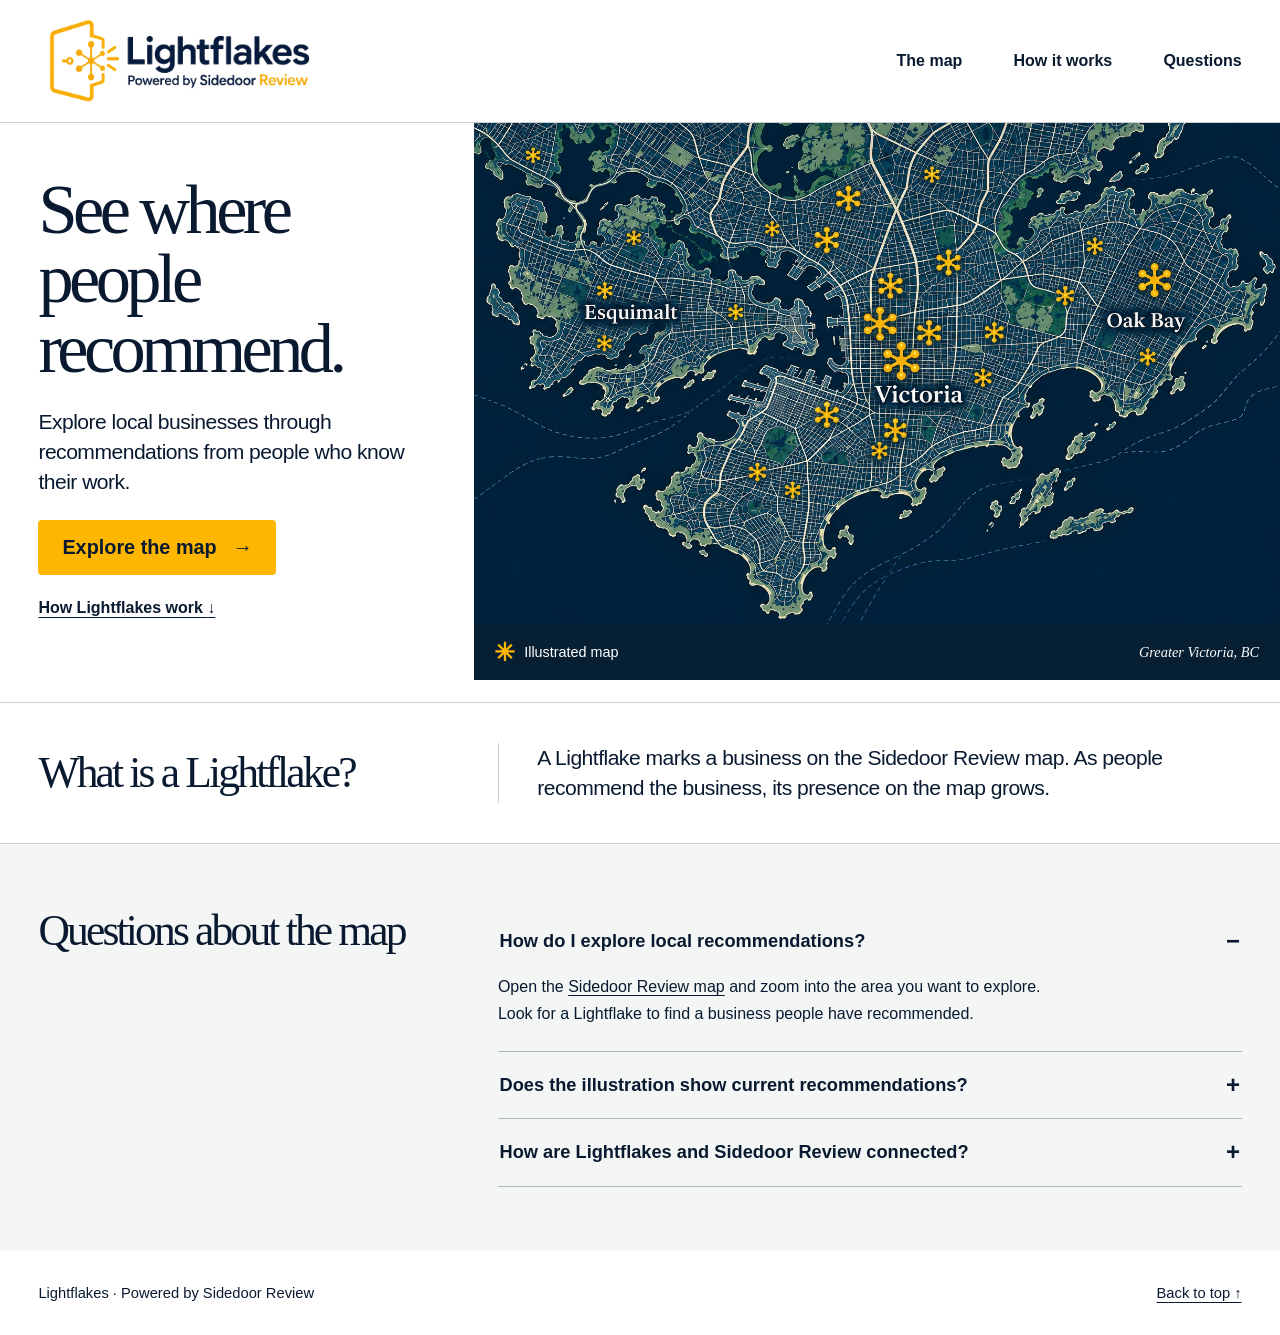
==== index.html @ 1974dde1 "Build responsive Lightflakes homepage preview" ====
<!doctype html>
<html lang="en-CA">
<head>
  <meta charset="utf-8">
  <meta name="viewport" content="width=device-width, initial-scale=1">
  <title>Lightflakes | Explore local business recommendations on Sidedoor Review</title>
  <meta name="description" content="Discover local businesses through recommendations from people who know their work. Learn what a Lightflake represents and explore the Sidedoor Review map.">
  <meta name="robots" content="noindex, follow">
  <link rel="canonical" href="https://lightflakes.com/">
  <meta name="theme-color" content="#081c31">
  <meta property="og:title" content="Lightflakes | Local business recommendations">
  <meta property="og:description" content="See where people recommend. Explore the Lightflakes map powered by Sidedoor Review.">
  <meta property="og:type" content="website">
  <link rel="stylesheet" href="site.css">
  <script type="application/ld+json">{"@context":"https://schema.org","@type":"WebSite","name":"Lightflakes","url":"https://lightflakes.com/","description":"An introduction to local business recommendations on the Sidedoor Review map.","inLanguage":"en-CA"}</script>
</head>
<body id="top">
<a class="skip" href="#main">Skip to content</a>
<header class="mast">
  <a href="#top" aria-label="Lightflakes home"><img class="logo" src="assets/logo.png" alt="Lightflakes, powered by Sidedoor Review"></a>
  <nav aria-label="Main navigation"><a href="https://sidedoorreview.com/maps">The map</a><a href="#how">How it works</a><a href="#questions">Questions</a></nav>
</header>
<main id="main">
  <section class="hero" aria-labelledby="headline">
    <div class="intro">
      <h1 id="headline">See where people recommend.</h1>
      <p>Explore local businesses through recommendations from people who know their work.</p>
      <a class="cta" href="https://sidedoorreview.com/maps">Explore the map <span aria-hidden="true">→</span></a>
      <a class="quiet" href="#how">How Lightflakes work <span aria-hidden="true">↓</span></a>
    </div>
    <figure><a class="art" href="https://sidedoorreview.com/maps" aria-label="Open the interactive Lightflakes map on Sidedoor Review"><img src="assets/victoria.jpg" alt="Illustrated map of Greater Victoria with gold Lightflakes near Victoria, Esquimalt and Oak Bay." fetchpriority="high"></a><figcaption><span><b aria-hidden="true">✳</b> Illustrated map</span><em>Greater Victoria, BC</em></figcaption></figure>
  </section>
  <section class="definition" id="how" aria-labelledby="what"><h2 id="what">What is a Lightflake?</h2><p>A Lightflake marks a business on the Sidedoor Review map. As people recommend the business, its presence on the map grows.</p></section>
  <section class="questions" id="questions" aria-labelledby="faq"><h2 id="faq">Questions about the map</h2>
    <div><details open><summary>How do I explore local recommendations?</summary><p>Open the <a href="https://sidedoorreview.com/maps">Sidedoor Review map</a> and zoom into the area you want to explore. Look for a Lightflake to find a business people have recommended.</p></details>
    <details><summary>Does the illustration show current recommendations?</summary><p>The Greater Victoria illustration shows how Lightflakes appear. Open the interactive map to see the businesses and recommendations currently displayed.</p></details>
    <details><summary>How are Lightflakes and Sidedoor Review connected?</summary><p>Sidedoor Review powers Lightflakes. This site introduces the map, and Sidedoor Review hosts the interactive experience.</p></details></div>
  </section>
</main>
<footer><span>Lightflakes · Powered by Sidedoor Review</span><a href="#top">Back to top ↑</a></footer>
</body></html>
---- site.css ----
*{box-sizing:border-box}
:root{--ink:#091a30;--line:#c7cdd0;--gold:#ffb600;--pad:clamp(1.25rem,3vw,3.75rem);color:var(--ink);font-family:Inter,Arial,Helvetica,sans-serif;background:#fff}
body{margin:0}a{color:inherit}a:focus-visible,summary:focus-visible{outline:3px solid #2179a4;outline-offset:4px}
.skip{position:absolute;left:1rem;top:-5rem;background:white;padding:1rem;z-index:2}.skip:focus{top:1rem}
.mast,main,footer{max-width:112rem;margin:auto}.mast{display:flex;align-items:center;justify-content:space-between;gap:2rem;padding:1rem var(--pad);border-bottom:1px solid var(--line)}.logo{display:block;width:clamp(12rem,22vw,22rem);height:auto}
nav{display:flex;align-items:center;gap:clamp(1rem,4vw,4rem)}nav a,.quiet,footer a{padding:.75rem 0;text-underline-offset:.28em}nav a{text-decoration:none;font-weight:600}nav a:hover{text-decoration:underline}
.hero{display:grid;grid-template-columns:minmax(0,37fr) minmax(0,63fr)}.intro{display:flex;flex-direction:column;align-items:flex-start;justify-content:center;padding:clamp(2rem,4vw,5rem) var(--pad);gap:1.45rem}
h1,h2{font-family:Georgia,'Times New Roman',serif;font-weight:500;letter-spacing:-.065em;margin:0;text-wrap:balance}
h1{font-size:clamp(3rem,5.5vw,6.2rem);line-height:.99}.intro p,.definition p{font-size:clamp(1.15rem,1.65vw,1.75rem);line-height:1.42;letter-spacing:-.025em;margin:0}
.cta{background:var(--gold);display:inline-flex;gap:1rem;align-items:center;padding:1rem 1.5rem;font-size:clamp(1.15rem,1.55vw,1.55rem);font-weight:700;text-decoration:none;border-radius:4px}.cta:hover{background:#f2a900}.quiet{font-weight:600;margin-top:-.7rem}
figure{margin:0;position:relative;background:#071f32;color:#fff;display:grid;grid-template-rows:1fr auto;min-height:clamp(30rem,43vw,45rem)}.art{position:relative;display:block;overflow:hidden}.art img{position:absolute;width:100%;height:100%;object-fit:cover;object-position:center}.art:focus-visible{outline-offset:-5px;z-index:1}
figcaption{display:flex;justify-content:space-between;align-items:center;gap:1rem;padding:.85rem 1.3rem;font-size:.9rem}figcaption span{display:flex;align-items:center;gap:.55rem}figcaption b{color:var(--gold);font-size:1.55rem}figcaption em{font-family:Georgia,serif}
.definition,.questions{display:grid;grid-template-columns:35% 1fr;gap:3vw;padding:2.5rem var(--pad);border-top:1px solid var(--line);scroll-margin-top:1rem}.definition{align-items:center;margin-top:1.35rem}.definition p{border-left:1px solid var(--line);padding-left:3vw}.definition h2,.questions h2{font-size:clamp(2rem,3.4vw,3.8rem);line-height:1.05}.questions{background:#f3f6f5;padding-block:4rem}.questions details{border-bottom:1px solid #abb9bd}.questions summary{display:flex;align-items:center;justify-content:space-between;gap:1rem;cursor:pointer;font-size:1.14rem;font-weight:600;padding:1.2rem .1rem;list-style:none}.questions summary::-webkit-details-marker{display:none}summary:after{content:'+';font-size:1.5rem}details[open] summary:after{content:'−'}.questions p{max-width:63ch;line-height:1.65;margin:0 0 1.5rem}.questions a{text-underline-offset:.2em}
footer{display:flex;align-items:center;justify-content:space-between;gap:1rem;padding:1.4rem var(--pad);font-size:.92rem}
@media(max-width:52rem){.mast{gap:1rem}.hero{grid-template-columns:minmax(0,44fr) minmax(0,56fr)}h1{font-size:clamp(2.65rem,5.5vw,3.1rem)}figure{min-height:26rem}}
@media(max-width:43rem){.mast{align-items:flex-start;flex-direction:column;gap:.4rem;padding-block:.8rem .25rem}.logo{width:12rem}nav{width:100%;justify-content:space-between}nav a{font-size:.95rem}.hero{display:flex;flex-direction:column}.intro{gap:1.1rem;padding:2rem var(--pad) 1.5rem}h1{font-size:clamp(3rem,10.8vw,4.3rem);max-width:14ch}.intro p{max-width:35ch}.quiet{margin-top:-.5rem}figure{min-height:0}.art{aspect-ratio:1.55}.definition,.questions{grid-template-columns:1fr;gap:1rem;padding:2rem var(--pad)}.definition{margin-top:0}.definition p{padding:0;border:0}.questions h2 br{display:none}.questions h2 br:after{content:' '}.questions h2{max-width:13ch}footer{align-items:flex-start;flex-direction:column;gap:0}}
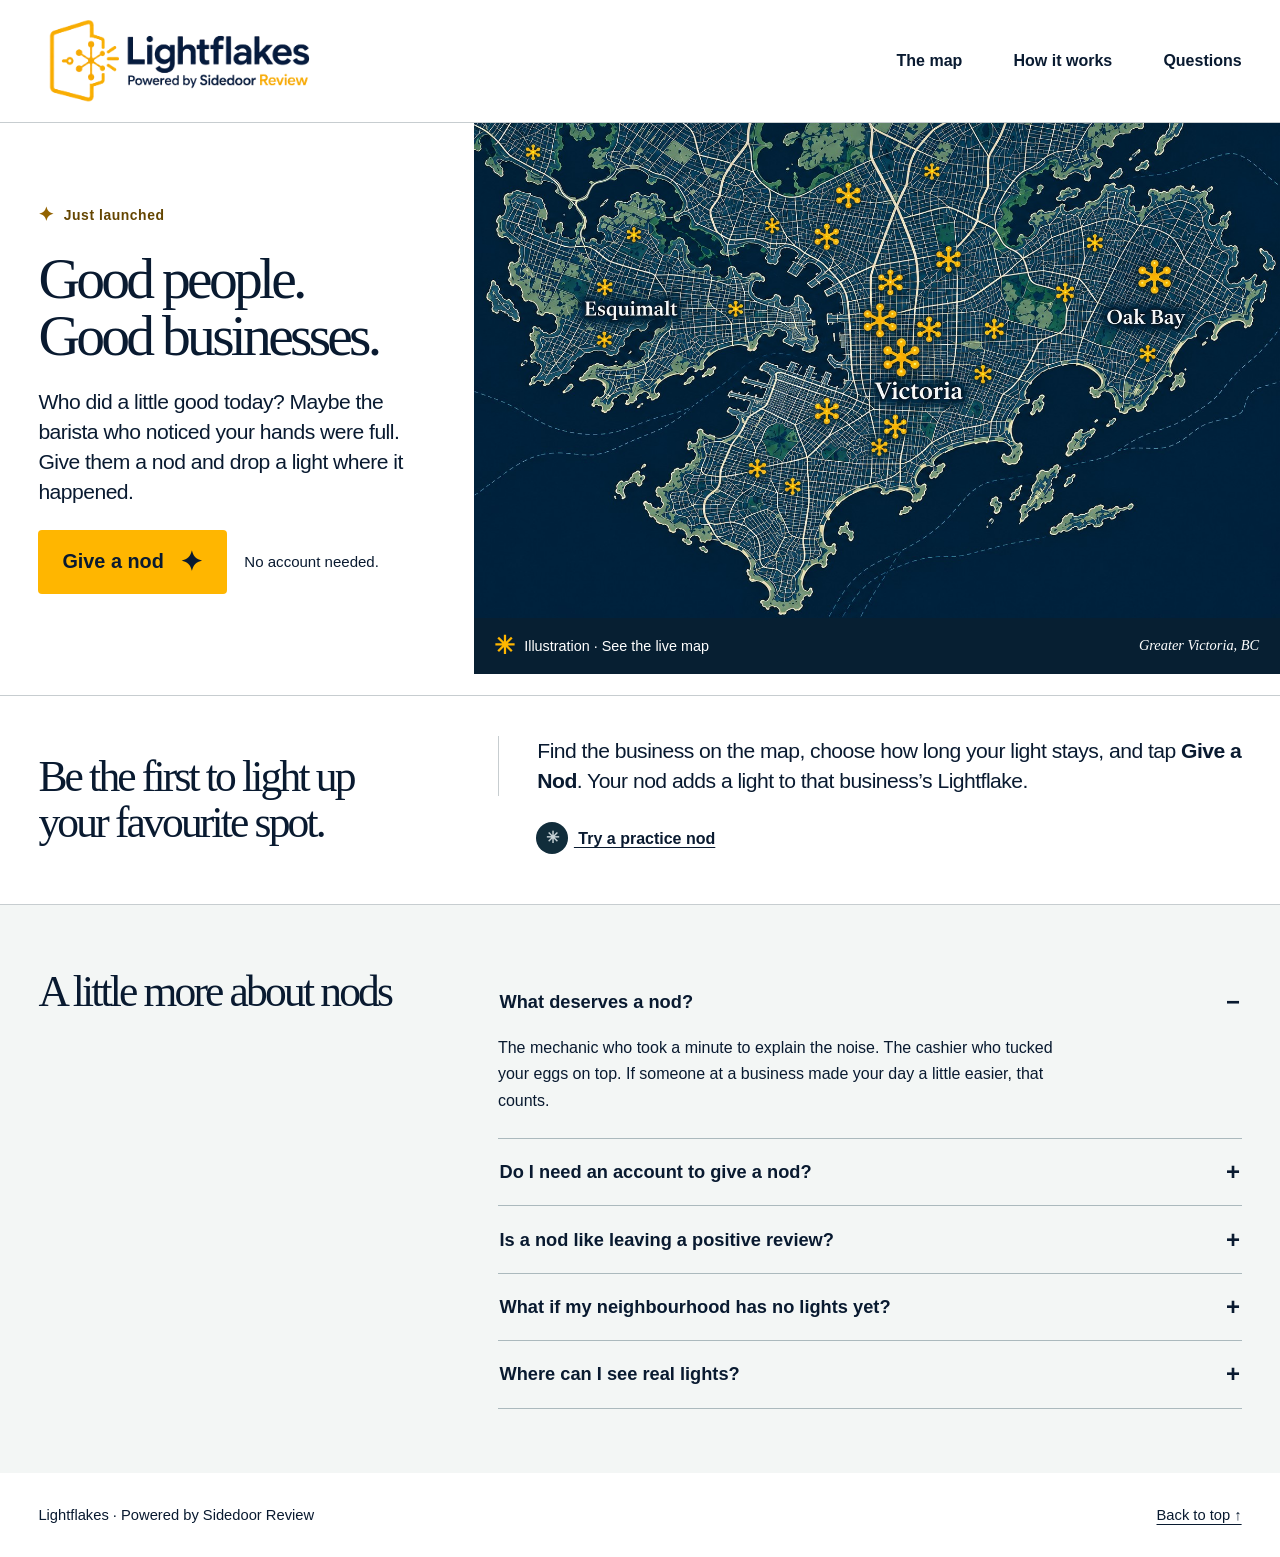
==== commit 6e9015d2: "Make guest nods and everyday acts of good the focus of the launch preview" ====
--- a/index.html
+++ b/index.html
@@ -1,41 +1,44 @@
-<!doctype html>
-<html lang="en-CA">
-<head>
-  <meta charset="utf-8">
-  <meta name="viewport" content="width=device-width, initial-scale=1">
-  <title>Lightflakes | Explore local business recommendations on Sidedoor Review</title>
-  <meta name="description" content="Discover local businesses through recommendations from people who know their work. Learn what a Lightflake represents and explore the Sidedoor Review map.">
-  <meta name="robots" content="noindex, follow">
-  <link rel="canonical" href="https://lightflakes.com/">
-  <meta name="theme-color" content="#081c31">
-  <meta property="og:title" content="Lightflakes | Local business recommendations">
-  <meta property="og:description" content="See where people recommend. Explore the Lightflakes map powered by Sidedoor Review.">
-  <meta property="og:type" content="website">
-  <link rel="stylesheet" href="site.css">
-  <script type="application/ld+json">{"@context":"https://schema.org","@type":"WebSite","name":"Lightflakes","url":"https://lightflakes.com/","description":"An introduction to local business recommendations on the Sidedoor Review map.","inLanguage":"en-CA"}</script>
-</head>
-<body id="top">
-<a class="skip" href="#main">Skip to content</a>
-<header class="mast">
-  <a href="#top" aria-label="Lightflakes home"><img class="logo" src="assets/logo.png" alt="Lightflakes, powered by Sidedoor Review"></a>
-  <nav aria-label="Main navigation"><a href="https://sidedoorreview.com/maps">The map</a><a href="#how">How it works</a><a href="#questions">Questions</a></nav>
-</header>
-<main id="main">
-  <section class="hero" aria-labelledby="headline">
-    <div class="intro">
-      <h1 id="headline">See where people recommend.</h1>
-      <p>Explore local businesses through recommendations from people who know their work.</p>
-      <a class="cta" href="https://sidedoorreview.com/maps">Explore the map <span aria-hidden="true">→</span></a>
-      <a class="quiet" href="#how">How Lightflakes work <span aria-hidden="true">↓</span></a>
-    </div>
-    <figure><a class="art" href="https://sidedoorreview.com/maps" aria-label="Open the interactive Lightflakes map on Sidedoor Review"><img src="assets/victoria.jpg" alt="Illustrated map of Greater Victoria with gold Lightflakes near Victoria, Esquimalt and Oak Bay." fetchpriority="high"></a><figcaption><span><b aria-hidden="true">✳</b> Illustrated map</span><em>Greater Victoria, BC</em></figcaption></figure>
-  </section>
-  <section class="definition" id="how" aria-labelledby="what"><h2 id="what">What is a Lightflake?</h2><p>A Lightflake marks a business on the Sidedoor Review map. As people recommend the business, its presence on the map grows.</p></section>
-  <section class="questions" id="questions" aria-labelledby="faq"><h2 id="faq">Questions about the map</h2>
-    <div><details open><summary>How do I explore local recommendations?</summary><p>Open the <a href="https://sidedoorreview.com/maps">Sidedoor Review map</a> and zoom into the area you want to explore. Look for a Lightflake to find a business people have recommended.</p></details>
-    <details><summary>Does the illustration show current recommendations?</summary><p>The Greater Victoria illustration shows how Lightflakes appear. Open the interactive map to see the businesses and recommendations currently displayed.</p></details>
-    <details><summary>How are Lightflakes and Sidedoor Review connected?</summary><p>Sidedoor Review powers Lightflakes. This site introduces the map, and Sidedoor Review hosts the interactive experience.</p></details></div>
-  </section>
-</main>
-<footer><span>Lightflakes · Powered by Sidedoor Review</span><a href="#top">Back to top ↑</a></footer>
-</body></html>
+<!doctype html>
+<html lang="en-CA">
+<head>
+  <meta charset="utf-8">
+  <meta name="viewport" content="width=device-width, initial-scale=1">
+  <title>Lightflakes | Give a nod to good people at local businesses</title>
+  <meta name="description" content="Looking to leave a positive review for a local business? Give a nod to someone who did something good. Drop a light on the Lightflakes map. No account needed.">
+  <meta name="robots" content="noindex, follow">
+  <link rel="canonical" href="https://lightflakes.com/">
+  <meta name="theme-color" content="#081c31">
+  <meta property="og:title" content="Lightflakes | Catch the good stuff">
+  <meta property="og:description" content="Good people. Good businesses. Give a nod to an everyday kindness and drop a light on the map. No account needed.">
+  <meta property="og:type" content="website">
+  <link rel="stylesheet" href="site.css">
+  <script type="application/ld+json">{"@context":"https://schema.org","@type":"WebSite","name":"Lightflakes","url":"https://lightflakes.com/","description":"Recognize good people and local businesses doing good things. Each nod adds a light on the Sidedoor Review map.","inLanguage":"en-CA"}</script>
+</head>
+<body id="top">
+<a class="skip" href="#main">Skip to content</a>
+<header class="mast">
+  <a href="#top" aria-label="Lightflakes home"><img class="logo" src="assets/logo.png" alt="Lightflakes, powered by Sidedoor Review"></a>
+  <nav aria-label="Main navigation"><a href="https://sidedoorreview.com/maps">The map</a><a href="#how">How it works</a><a href="#questions">Questions</a></nav>
+</header>
+<main id="main">
+  <section class="hero" aria-labelledby="headline">
+    <div class="intro">
+      <strong class="launch">Just launched</strong>
+      <h1 id="headline">Good people.<br>Good businesses.</h1>
+      <p>Who did a little good today? Maybe the barista who noticed your hands were full. Give them a nod and drop a light where it happened.</p>
+      <div class="action"><a class="cta" href="https://sidedoorreview.com/maps">Give a nod <span aria-hidden="true">✦</span></a><small>No account needed.</small></div>
+        </div>
+    <figure><a class="art" href="https://sidedoorreview.com/maps" aria-label="Open the interactive Lightflakes map on Sidedoor Review"><img src="assets/victoria.jpg" alt="Illustrated map of Greater Victoria with gold Lightflakes near Victoria, Esquimalt and Oak Bay." fetchpriority="high"></a><figcaption><span><b aria-hidden="true">✳</b> Illustration · See the live map</span><em>Greater Victoria, BC</em></figcaption></figure>
+  </section>
+  <section class="definition" id="how" aria-labelledby="what"><h2 id="what">Be the first to light up your favourite spot.</h2><div><p>Find the business on the map, choose how long your light stays, and tap <strong>Give a Nod</strong>. Your nod adds a light to that business’s Lightflake.</p>
+  <details class="spark-demo"><summary><span class="spark" aria-hidden="true">✳</span> Try a practice nod</summary><div><strong>One little nod. One more light.</strong> That was a practice run. <a href="https://sidedoorreview.com/maps">Give a real nod on the map</a>.</div></details></div></section>
+  <section class="questions" id="questions" aria-labelledby="faq"><h2 id="faq">A little more about nods</h2><div>
+    <details open><summary>What deserves a nod?</summary><p>The mechanic who took a minute to explain the noise. The cashier who tucked your eggs on top. If someone at a business made your day a little easier, that counts.</p></details>
+    <details><summary>Do I need an account to give a nod?</summary><p>No. Open the map, find the business and give a nod as a guest. You can drop a light without creating an account.</p></details>
+    <details><summary>Is a nod like leaving a positive review?</summary><p>If you want to leave a positive review for a business doing good things, a nod is a quick way to say thanks. You can recognize good service without choosing a star rating or writing a public comment.</p></details>
+    <details><summary>What if my neighbourhood has no lights yet?</summary><p>Lightflakes just launched. Think of one place where someone did something thoughtful this week. Your nod could be the first light there.</p></details>
+    <details><summary>Where can I see real lights?</summary><p>The illustration above shows what a lit-up neighbourhood can look like. Visit the <a href="https://sidedoorreview.com/maps">live Lightflakes map on Sidedoor Review</a> to see current lights.</p></details>
+    </div></section>
+</main>
+<footer><span>Lightflakes · Powered by Sidedoor Review</span><a href="#top">Back to top ↑</a></footer>
+</body></html>
--- a/site.css
+++ b/site.css
@@ -1,16 +1,20 @@
-*{box-sizing:border-box}
-:root{--ink:#091a30;--line:#c7cdd0;--gold:#ffb600;--pad:clamp(1.25rem,3vw,3.75rem);color:var(--ink);font-family:Inter,Arial,Helvetica,sans-serif;background:#fff}
-body{margin:0}a{color:inherit}a:focus-visible,summary:focus-visible{outline:3px solid #2179a4;outline-offset:4px}
-.skip{position:absolute;left:1rem;top:-5rem;background:white;padding:1rem;z-index:2}.skip:focus{top:1rem}
-.mast,main,footer{max-width:112rem;margin:auto}.mast{display:flex;align-items:center;justify-content:space-between;gap:2rem;padding:1rem var(--pad);border-bottom:1px solid var(--line)}.logo{display:block;width:clamp(12rem,22vw,22rem);height:auto}
-nav{display:flex;align-items:center;gap:clamp(1rem,4vw,4rem)}nav a,.quiet,footer a{padding:.75rem 0;text-underline-offset:.28em}nav a{text-decoration:none;font-weight:600}nav a:hover{text-decoration:underline}
-.hero{display:grid;grid-template-columns:minmax(0,37fr) minmax(0,63fr)}.intro{display:flex;flex-direction:column;align-items:flex-start;justify-content:center;padding:clamp(2rem,4vw,5rem) var(--pad);gap:1.45rem}
-h1,h2{font-family:Georgia,'Times New Roman',serif;font-weight:500;letter-spacing:-.065em;margin:0;text-wrap:balance}
-h1{font-size:clamp(3rem,5.5vw,6.2rem);line-height:.99}.intro p,.definition p{font-size:clamp(1.15rem,1.65vw,1.75rem);line-height:1.42;letter-spacing:-.025em;margin:0}
-.cta{background:var(--gold);display:inline-flex;gap:1rem;align-items:center;padding:1rem 1.5rem;font-size:clamp(1.15rem,1.55vw,1.55rem);font-weight:700;text-decoration:none;border-radius:4px}.cta:hover{background:#f2a900}.quiet{font-weight:600;margin-top:-.7rem}
-figure{margin:0;position:relative;background:#071f32;color:#fff;display:grid;grid-template-rows:1fr auto;min-height:clamp(30rem,43vw,45rem)}.art{position:relative;display:block;overflow:hidden}.art img{position:absolute;width:100%;height:100%;object-fit:cover;object-position:center}.art:focus-visible{outline-offset:-5px;z-index:1}
-figcaption{display:flex;justify-content:space-between;align-items:center;gap:1rem;padding:.85rem 1.3rem;font-size:.9rem}figcaption span{display:flex;align-items:center;gap:.55rem}figcaption b{color:var(--gold);font-size:1.55rem}figcaption em{font-family:Georgia,serif}
-.definition,.questions{display:grid;grid-template-columns:35% 1fr;gap:3vw;padding:2.5rem var(--pad);border-top:1px solid var(--line);scroll-margin-top:1rem}.definition{align-items:center;margin-top:1.35rem}.definition p{border-left:1px solid var(--line);padding-left:3vw}.definition h2,.questions h2{font-size:clamp(2rem,3.4vw,3.8rem);line-height:1.05}.questions{background:#f3f6f5;padding-block:4rem}.questions details{border-bottom:1px solid #abb9bd}.questions summary{display:flex;align-items:center;justify-content:space-between;gap:1rem;cursor:pointer;font-size:1.14rem;font-weight:600;padding:1.2rem .1rem;list-style:none}.questions summary::-webkit-details-marker{display:none}summary:after{content:'+';font-size:1.5rem}details[open] summary:after{content:'−'}.questions p{max-width:63ch;line-height:1.65;margin:0 0 1.5rem}.questions a{text-underline-offset:.2em}
-footer{display:flex;align-items:center;justify-content:space-between;gap:1rem;padding:1.4rem var(--pad);font-size:.92rem}
-@media(max-width:52rem){.mast{gap:1rem}.hero{grid-template-columns:minmax(0,44fr) minmax(0,56fr)}h1{font-size:clamp(2.65rem,5.5vw,3.1rem)}figure{min-height:26rem}}
-@media(max-width:43rem){.mast{align-items:flex-start;flex-direction:column;gap:.4rem;padding-block:.8rem .25rem}.logo{width:12rem}nav{width:100%;justify-content:space-between}nav a{font-size:.95rem}.hero{display:flex;flex-direction:column}.intro{gap:1.1rem;padding:2rem var(--pad) 1.5rem}h1{font-size:clamp(3rem,10.8vw,4.3rem);max-width:14ch}.intro p{max-width:35ch}.quiet{margin-top:-.5rem}figure{min-height:0}.art{aspect-ratio:1.55}.definition,.questions{grid-template-columns:1fr;gap:1rem;padding:2rem var(--pad)}.definition{margin-top:0}.definition p{padding:0;border:0}.questions h2 br{display:none}.questions h2 br:after{content:' '}.questions h2{max-width:13ch}footer{align-items:flex-start;flex-direction:column;gap:0}}
+*{box-sizing:border-box}
+:root{--ink:#091a30;--line:#c7cdd0;--gold:#ffb600;--pad:clamp(1.25rem,3vw,3.75rem);color:var(--ink);font-family:Inter,Arial,Helvetica,sans-serif;background:#fff}
+body{margin:0}a{color:inherit}a:focus-visible,summary:focus-visible{outline:3px solid #2179a4;outline-offset:4px}
+.skip{position:absolute;left:1rem;top:-5rem;background:white;padding:1rem;z-index:2}.skip:focus{top:1rem}
+.mast,main,footer{max-width:112rem;margin:auto}.mast{display:flex;align-items:center;justify-content:space-between;gap:2rem;padding:1rem var(--pad);border-bottom:1px solid var(--line)}.logo{display:block;width:clamp(12rem,22vw,22rem);height:auto}
+nav{display:flex;align-items:center;gap:clamp(1rem,4vw,4rem)}nav a,.quiet,footer a{padding:.75rem 0;text-underline-offset:.28em}nav a{text-decoration:none;font-weight:600}nav a:hover{text-decoration:underline}
+.hero{display:grid;grid-template-columns:minmax(0,37fr) minmax(0,63fr)}.intro{display:flex;flex-direction:column;align-items:flex-start;justify-content:center;padding:clamp(2rem,4vw,5rem) var(--pad);gap:1.45rem}
+h1,h2{font-family:Georgia,'Times New Roman',serif;font-weight:500;letter-spacing:-.065em;margin:0;text-wrap:balance}
+h1{font-size:clamp(3rem,5.5vw,6.2rem);line-height:.99}.intro p,.definition p{font-size:clamp(1.15rem,1.65vw,1.75rem);line-height:1.42;letter-spacing:-.025em;margin:0}
+.cta{background:var(--gold);display:inline-flex;gap:1rem;align-items:center;padding:1rem 1.5rem;font-size:clamp(1.15rem,1.55vw,1.55rem);font-weight:700;text-decoration:none;border-radius:4px}.cta:hover{background:#f2a900}.quiet{font-weight:600;margin-top:-.7rem}
+figure{margin:0;position:relative;background:#071f32;color:#fff;display:grid;grid-template-rows:1fr auto;min-height:clamp(30rem,43vw,45rem)}.art{position:relative;display:block;overflow:hidden}.art img{position:absolute;width:100%;height:100%;object-fit:cover;object-position:center}.art:focus-visible{outline-offset:-5px;z-index:1}
+figcaption{display:flex;justify-content:space-between;align-items:center;gap:1rem;padding:.85rem 1.3rem;font-size:.9rem}figcaption span{display:flex;align-items:center;gap:.55rem}figcaption b{color:var(--gold);font-size:1.55rem}figcaption em{font-family:Georgia,serif}
+.definition,.questions{display:grid;grid-template-columns:35% 1fr;gap:3vw;padding:2.5rem var(--pad);border-top:1px solid var(--line);scroll-margin-top:1rem}.definition{align-items:center;margin-top:1.35rem}.definition p{border-left:1px solid var(--line);padding-left:3vw}.definition h2,.questions h2{font-size:clamp(2rem,3.4vw,3.8rem);line-height:1.05}.questions{background:#f3f6f5;padding-block:4rem}.questions details{border-bottom:1px solid #abb9bd}.questions summary{display:flex;align-items:center;justify-content:space-between;gap:1rem;cursor:pointer;font-size:1.14rem;font-weight:600;padding:1.2rem .1rem;list-style:none}.questions summary::-webkit-details-marker{display:none}summary:after{content:'+';font-size:1.5rem}details[open] summary:after{content:'−'}.questions p{max-width:63ch;line-height:1.65;margin:0 0 1.5rem}.questions a{text-underline-offset:.2em}
+footer{display:flex;align-items:center;justify-content:space-between;gap:1rem;padding:1.4rem var(--pad);font-size:.92rem}
+@media(max-width:52rem){.mast{gap:1rem}.hero{grid-template-columns:minmax(0,44fr) minmax(0,56fr)}h1{font-size:clamp(2.65rem,5.5vw,3.1rem)}figure{min-height:26rem}}
+@media(max-width:43rem){.mast{align-items:flex-start;flex-direction:column;gap:.4rem;padding-block:.8rem .25rem}.logo{width:12rem}nav{width:100%;justify-content:space-between}nav a{font-size:.95rem}.hero{display:flex;flex-direction:column}.intro{gap:1.1rem;padding:2rem var(--pad) 1.5rem}h1{font-size:clamp(3rem,10.8vw,4.3rem);max-width:14ch}.intro p{max-width:35ch}.quiet{margin-top:-.5rem}figure{min-height:0}.art{aspect-ratio:1.55}.definition,.questions{grid-template-columns:1fr;gap:1rem;padding:2rem var(--pad)}.definition{margin-top:0}.definition p{padding:0;border:0}.questions h2 br{display:none}.questions h2 br:after{content:' '}.questions h2{max-width:13ch}footer{align-items:flex-start;flex-direction:column;gap:0}}
+
+.launch{font-size:.87rem;letter-spacing:.04em;color:#644500;display:flex;gap:.55rem;align-items:center}.launch:before{content:"✦";color:#936300;font-size:1.2rem}
+h1{font-size:clamp(2.65rem,4.5vw,5rem)}.action{display:flex;align-items:center;gap:.8rem 1.1rem;flex-wrap:wrap}.action small{font-size:.94rem}.cta span{font-size:1.35em}
+.spark-demo{margin-top:1rem;padding-left:3vw}.spark-demo summary{width:fit-content;cursor:pointer;list-style:none;font-weight:600;text-decoration:underline;text-underline-offset:.25em;padding:.6rem 0}.spark-demo summary:after{content:none}.spark-demo summary::-webkit-details-marker{display:none}.spark{display:inline-grid;place-items:center;background:#112d3b;color:#c7d2d6;width:2rem;height:2rem;border-radius:50%;margin-right:.35rem}.spark-demo[open] .spark{color:#ffbf21;box-shadow:0 0 0 4px #ffedb5}.spark-demo[open] .spark{animation:light-up .45s ease-out}.spark-demo div{padding:.6rem 0;line-height:1.55}.spark-demo div strong{display:block}.spark-demo a{text-underline-offset:.2em}@keyframes light-up{50%{transform:scale(1.15)}}@media(prefers-reduced-motion:reduce){.spark-demo[open] .spark{animation:none}}@media(max-width:43rem){h1{font-size:clamp(2.8rem,10vw,4.4rem);max-width:none}.spark-demo{padding-left:0}}
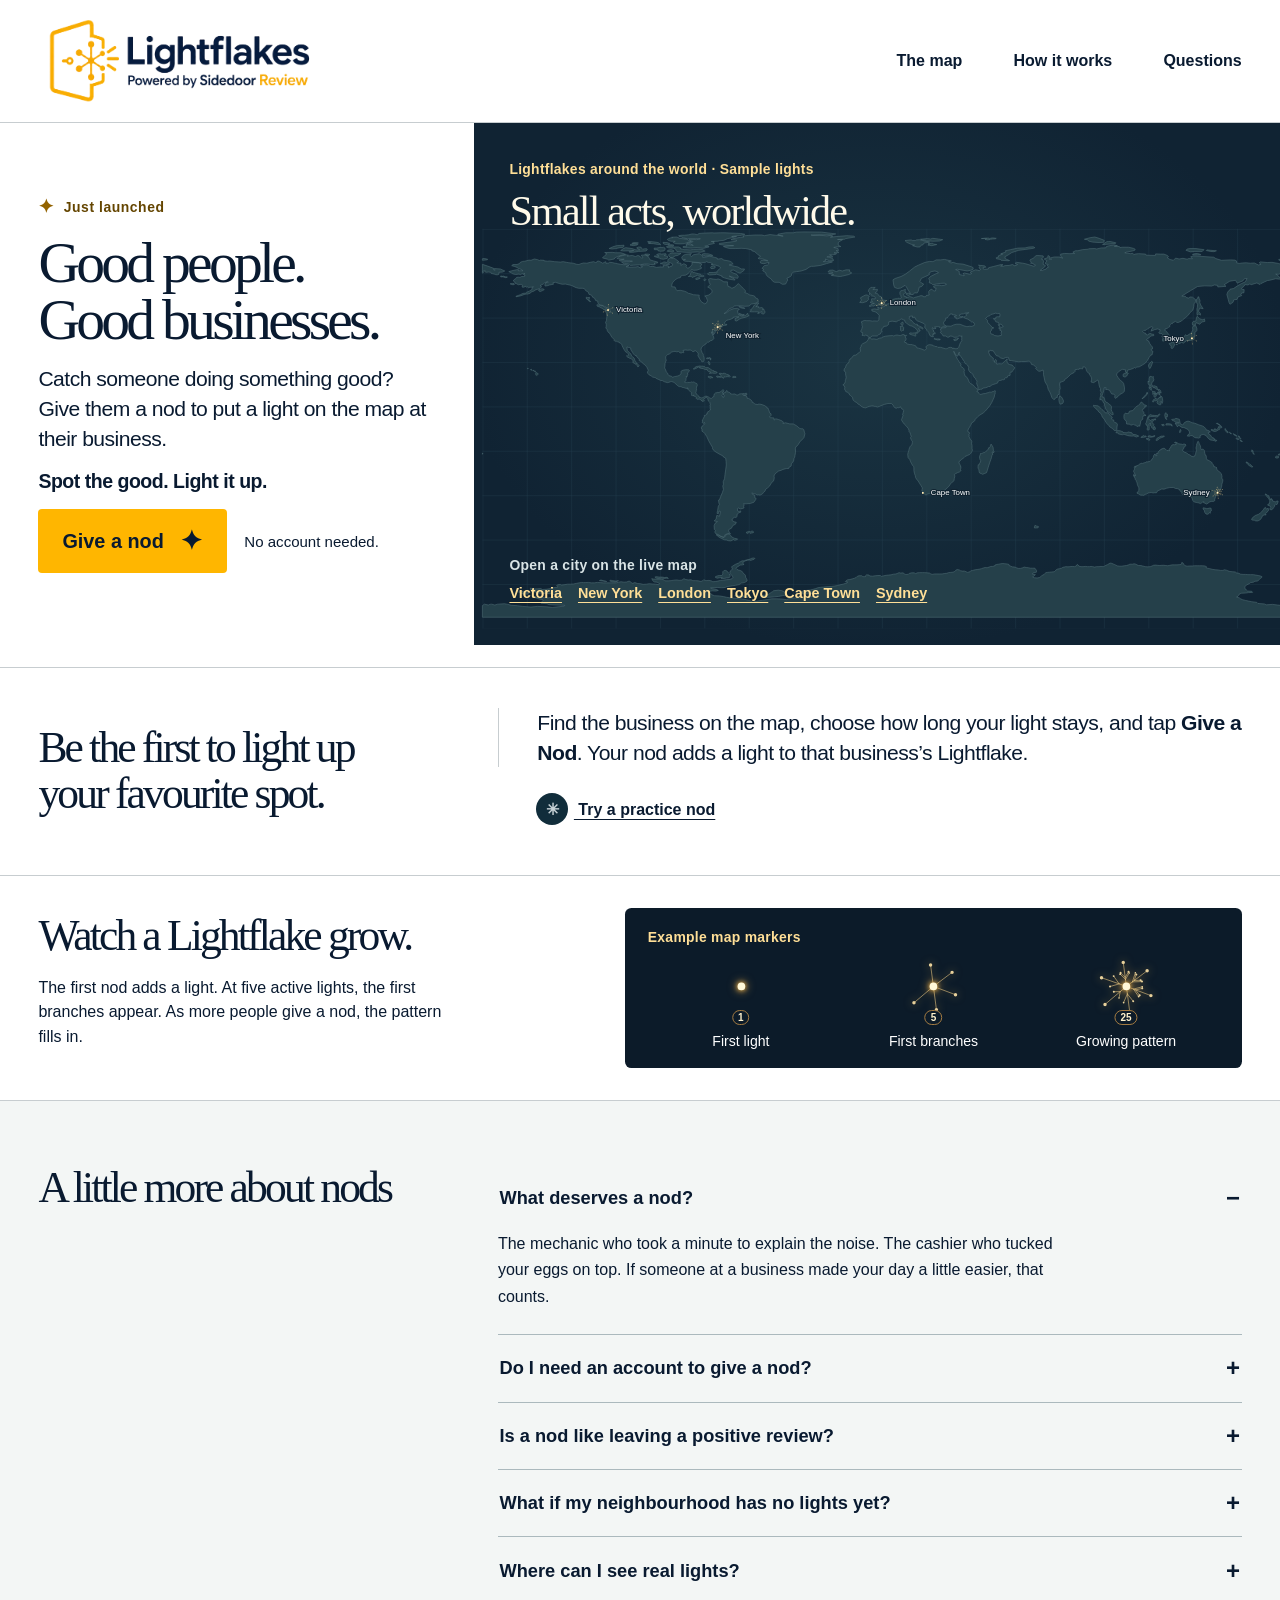
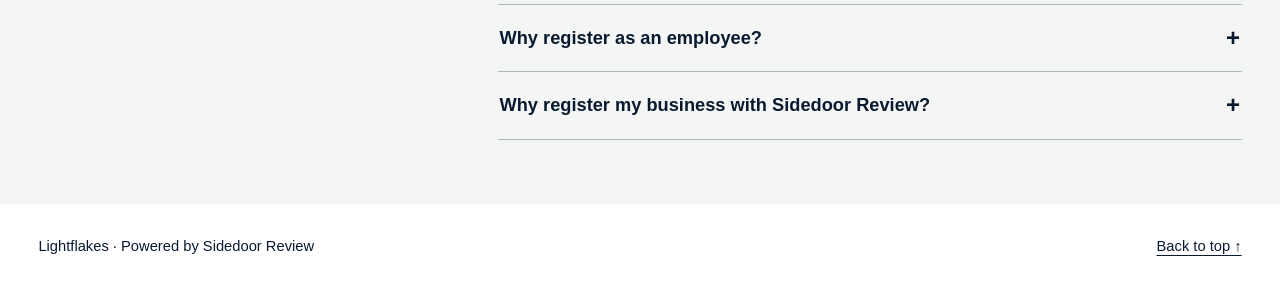
==== commit 37c32d83: "Show global city map links and authentic Lightflake growth in the preview" ====
--- a/index.html
+++ b/index.html
@@ -25,19 +25,23 @@
     <div class="intro">
       <strong class="launch">Just launched</strong>
       <h1 id="headline">Good people.<br>Good businesses.</h1>
-      <p>Who did a little good today? Maybe the barista who noticed your hands were full. Give them a nod and drop a light where it happened.</p>
+      <p>Catch someone doing something good? Give them a nod to put a light on the map at their business.</p>
+      <strong class="prompt">Spot the good. Light it up.</strong>
       <div class="action"><a class="cta" href="https://sidedoorreview.com/maps">Give a nod <span aria-hidden="true">✦</span></a><small>No account needed.</small></div>
         </div>
-    <figure><a class="art" href="https://sidedoorreview.com/maps" aria-label="Open the interactive Lightflakes map on Sidedoor Review"><img src="assets/victoria.jpg" alt="Illustrated map of Greater Victoria with gold Lightflakes near Victoria, Esquimalt and Oak Bay." fetchpriority="high"></a><figcaption><span><b aria-hidden="true">✳</b> Illustration · See the live map</span><em>Greater Victoria, BC</em></figcaption></figure>
+    <figure class="world"><div class="world-head"><div><span class="map-label">Lightflakes around the world · Sample lights</span><h2>Small acts, worldwide.</h2></div></div><svg class="atlas" viewBox="12 10 331 130" role="img" aria-label="World map showing six example city locations"><defs><pattern id="grid" width="20" height="20" patternUnits="userSpaceOnUse"><path d="M20 0H0V20" fill="none" stroke="#264352" stroke-width=".28"/></pattern></defs><rect width="360" height="180" fill="url(#grid)"/><path d="M120.4,165.0L120.1,165.5L119.8,166.0L117.7,165.9L115.5,165.9L114.3,165.6L114.3,165.5L113.7,165.3L116.0,165.3L118.1,165.4L118.9,165.0L119.4,164.6L120.4,165.0ZM20.8,164.5L18.9,164.6L17.6,164.3L17.0,163.9L16.9,163.9L16.3,163.6L16.3,163.6L16.9,163.2L18.8,163.4L19.8,163.7L20.5,164.0L20.8,164.5ZM134.8,163.0L136.1,163.5L136.5,164.1L136.6,164.5L136.7,165.0L135.1,165.3L133.5,165.6L131.6,165.8L129.5,166.0L127.1,166.0L125.8,165.6L126.0,165.2L128.1,164.9L129.0,164.6L129.6,164.2L130.1,163.8L130.7,163.5L131.3,163.0L131.3,163.0L131.8,163.0L133.3,162.8L134.8,163.0ZM58.8,158.5L60.1,158.7L61.3,158.5L60.7,158.8L59.8,159.1L58.4,159.0L57.4,158.7L57.4,158.7L57.6,158.3L58.8,158.5ZM54.4,158.5L56.0,158.9L55.4,158.8L54.1,158.7L52.7,158.5L52.7,158.5L53.4,158.2L54.4,158.5ZM81.0,156.9L82.1,157.1L83.2,157.0L83.8,157.5L83.0,157.4L81.8,157.5L80.6,157.4L79.2,157.5L78.2,157.3L77.7,156.9L77.7,156.9L78.3,156.7L79.6,156.9L81.0,156.9ZM111.5,156.0L111.7,156.4L111.5,156.8L111.2,157.2L110.0,157.3L108.9,157.5L107.6,157.5L108.1,157.1L106.9,157.2L105.8,157.4L105.0,157.1L105.0,156.7L106.1,156.3L106.1,156.3L106.8,156.2L107.9,156.2L108.2,155.7L108.3,155.3L108.3,154.5L108.8,154.0L109.7,153.9L110.3,154.3L110.5,154.6L110.9,155.1L111.3,155.5L111.5,156.0ZM121.4,149.2L121.0,149.4L120.2,149.2L119.4,149.3L118.7,149.5L118.0,149.8L117.5,150.1L117.4,150.5L117.4,150.9L117.9,151.2L117.2,151.4L116.3,151.5L115.7,151.8L115.1,152.2L114.5,152.6L114.3,153.0L114.7,153.4L115.2,153.7L116.0,153.9L116.8,154.2L117.2,154.6L117.4,155.0L117.7,155.4L118.2,155.7L118.5,156.1L118.6,157.0L118.9,157.4L119.0,157.8L119.3,158.2L119.2,158.7L118.6,159.1L118.0,159.4L116.7,159.6L116.3,159.9L115.6,160.3L114.1,160.6L112.8,160.8L111.6,161.0L110.2,161.2L109.4,161.6L107.8,161.7L106.0,161.6L104.4,161.7L102.8,161.7L103.1,162.1L104.6,162.3L105.7,162.6L106.3,162.9L105.2,163.2L103.5,163.1L102.1,163.4L102.0,163.8L102.0,164.2L103.2,164.5L103.4,164.9L104.6,165.3L106.8,165.4L108.6,165.7L110.0,166.0L111.8,166.3L114.3,166.5L116.7,166.7L118.4,167.0L120.3,167.4L121.3,167.8L121.8,168.2L123.0,167.9L124.6,167.6L126.4,167.3L128.5,167.0L130.2,166.7L132.7,166.7L135.2,166.8L137.2,167.1L137.8,166.7L139.2,166.4L141.8,166.3L143.7,166.1L145.6,165.9L147.7,165.8L149.9,165.6L151.5,165.3L150.7,165.0L150.3,164.6L150.3,164.3L148.4,164.3L146.3,164.5L144.4,164.5L144.1,164.1L144.2,163.3L144.7,163.1L146.1,162.9L147.8,162.7L149.0,162.4L150.2,162.1L151.1,161.7L152.5,161.5L153.8,161.4L154.5,161.3L156.1,161.2L157.5,161.1L158.8,160.9L160.0,160.7L161.1,160.4L162.5,160.1L163.4,159.8L164.3,159.5L164.6,159.1L163.5,158.9L163.9,158.5L164.6,158.1L165.6,158.0L166.7,157.7L167.7,157.4L168.5,157.0L169.0,156.5L169.7,156.3L170.9,156.3L171.4,156.7L172.6,156.7L172.6,156.3L173.1,155.9L174.2,156.0L174.5,156.4L175.7,156.5L177.0,156.3L178.2,156.2L179.3,156.2L179.8,156.6L180.9,156.3L181.9,156.1L183.0,156.0L184.1,155.9L185.2,155.6L186.3,155.5L187.1,155.2L187.7,154.9L188.5,155.1L189.5,155.0L190.2,155.5L190.8,155.8L192.0,155.6L192.4,155.2L193.4,155.0L194.7,155.0L195.1,155.4L195.9,155.0L197.0,154.9L198.2,154.9L199.3,154.9L200.4,155.0L201.5,155.1L201.9,155.4L202.6,155.7L203.7,155.5L204.8,155.5L206.0,155.5L207.1,155.5L208.1,155.3L209.2,155.2L210.0,154.9L211.0,154.8L212.0,154.7L212.8,154.4L213.3,153.8L213.9,153.5L214.9,153.7L215.3,154.0L216.2,154.2L217.2,154.2L217.9,154.5L218.6,154.8L219.7,154.5L220.0,154.1L220.9,153.9L222.0,153.6L222.9,153.5L224.1,153.3L224.9,153.1L225.7,152.8L226.5,152.6L227.4,152.7L228.3,152.4L229.0,152.1L229.9,152.1L230.8,151.9L230.9,151.5L231.8,151.2L232.6,151.1L233.6,150.9L234.5,150.8L235.4,150.9L236.4,151.0L237.2,151.2L237.3,151.7L238.1,152.0L238.7,152.3L239.9,152.4L240.6,152.7L241.4,153.0L242.4,153.0L243.2,152.8L244.1,152.4L245.0,152.6L246.0,152.7L246.9,152.9L247.9,152.9L248.9,152.9L249.7,154.0L249.7,154.2L249.6,154.7L248.6,154.9L247.8,155.3L247.9,155.7L249.1,155.7L248.9,156.1L248.4,156.4L247.9,156.9L248.7,157.2L249.9,157.3L251.0,157.1L251.6,156.7L251.9,156.3L252.5,156.0L253.1,155.7L253.3,155.4L253.9,154.9L254.5,154.8L255.6,154.7L256.6,154.6L257.6,154.5L258.1,154.1L258.4,153.7L259.1,153.3L260.1,153.1L260.9,152.9L261.5,152.5L262.1,152.4L262.8,152.2L263.8,152.3L264.7,152.2L265.7,152.1L266.8,152.2L267.5,151.9L268.0,151.2L268.4,151.5L268.8,152.0L269.7,152.2L270.6,152.2L271.6,152.1L272.6,152.2L273.5,152.2L274.2,152.1L275.0,152.2L275.8,152.4L276.7,152.2L277.8,152.2L278.7,152.1L279.7,152.2L280.4,151.9L280.9,151.6L281.6,151.3L282.8,150.6L283.5,150.7L284.2,151.0L284.9,151.3L286.2,151.9L287.2,152.0L288.1,152.0L289.2,151.8L290.2,151.7L291.1,151.4L291.7,151.1L292.9,151.1L293.6,150.9L294.4,151.1L294.9,151.4L295.6,151.7L296.7,151.7L297.4,151.9L298.6,152.2L299.8,152.3L300.9,152.2L301.7,151.9L302.3,151.6L303.2,151.5L304.1,151.6L305.2,151.7L306.1,151.6L307.0,151.6L307.9,151.7L308.8,151.8L309.7,151.6L310.8,151.4L311.8,151.4L312.9,151.4L313.9,151.3L314.8,151.2L315.0,150.7L315.1,150.3L315.7,150.6L315.9,151.0L316.2,151.4L316.6,151.8L317.5,152.0L318.6,151.9L319.9,151.9L320.8,151.8L322.1,151.8L323.1,151.8L324.4,151.8L325.5,151.9L326.2,152.2L326.0,152.6L326.6,152.9L327.7,153.1L328.8,153.4L330.1,153.6L331.5,153.7L332.5,153.9L333.6,153.9L334.3,153.6L335.2,153.8L335.9,154.1L336.8,154.4L338.0,154.5L339.2,154.6L339.7,155.0L340.8,155.2L341.6,155.6L342.7,155.7L343.8,155.7L344.9,155.8L346.1,155.8L347.3,155.8L348.4,156.0L349.5,156.2L350.5,156.4L351.2,156.7L351.1,157.1L350.6,157.4L350.1,157.9L349.8,158.2L349.3,158.7L348.0,158.8L347.4,159.2L346.1,159.4L345.6,159.8L345.0,160.1L344.2,160.5L343.8,160.9L343.6,161.2L343.5,161.7L343.5,162.1L344.1,162.5L344.3,162.8L344.7,163.2L346.6,163.3L347.0,163.8L345.2,163.9L343.7,164.1L341.8,164.2L340.9,164.7L340.7,165.2L340.3,165.6L339.8,165.9L341.1,166.3L341.6,166.7L342.5,167.1L343.7,167.4L345.1,167.7L346.6,168.0L348.9,168.3L349.4,168.8L352.3,169.0L352.5,169.1L353.2,169.4L356.0,169.2L358.3,169.5L360.0,169.7L360.0,175.0L0.0,175.0L0.0,169.7L0.1,169.7L0.9,169.1L2.7,169.5L2.9,169.4L3.1,169.3L3.5,169.2L3.8,169.1L3.9,169.1L4.1,169.1L4.2,169.1L5.6,169.5L6.9,169.1L7.1,169.1L10.0,168.9L11.0,169.1L11.5,169.2L13.0,169.6L15.8,169.8L18.1,170.1L21.9,170.4L24.8,170.1L29.1,170.3L31.5,170.6L34.1,170.3L36.9,170.0L37.1,169.6L33.2,169.5L29.9,169.3L29.1,168.9L26.4,168.7L26.6,168.2L27.0,167.8L27.3,167.5L27.1,167.0L25.5,166.8L24.7,166.4L23.2,166.1L25.6,166.2L27.9,166.0L29.4,166.3L31.1,166.0L32.8,165.7L33.6,165.3L33.2,164.9L31.9,164.7L30.5,164.4L28.4,164.3L26.6,164.2L24.7,164.1L24.0,163.7L22.7,163.4L21.9,163.0L21.6,161.9L22.1,162.0L23.0,162.3L24.7,162.2L26.3,162.1L27.1,162.5L28.7,162.4L30.0,162.2L31.3,161.9L32.4,161.6L33.9,161.5L33.9,161.1L33.5,160.7L33.8,160.4L35.1,160.2L35.7,160.5L37.2,160.3L38.4,160.1L39.8,160.1L41.1,160.0L42.5,159.7L43.6,159.5L44.8,159.3L45.6,159.4L46.3,159.4L47.7,159.3L49.1,159.5L50.4,159.5L51.8,159.3L53.1,159.4L54.6,159.5L56.0,159.5L57.4,159.5L58.9,159.5L60.3,159.5L61.3,159.2L62.5,159.0L63.8,159.2L65.0,159.1L66.1,158.7L66.7,159.0L67.1,159.4L67.7,159.7L68.7,159.4L69.9,159.8L71.3,159.9L72.4,160.2L73.9,160.1L75.1,159.9L76.6,160.0L78.0,160.1L79.4,160.3L79.9,159.9L79.2,159.5L78.7,159.2L77.5,159.1L76.9,158.7L76.7,158.4L76.3,157.6L77.1,157.8L78.4,157.8L79.7,157.8L80.9,157.9L81.9,158.2L82.3,158.6L83.7,158.6L85.0,158.5L86.3,158.3L87.6,158.2L88.6,158.4L89.9,158.3L90.8,157.6L91.6,158.0L92.7,158.2L94.0,158.1L94.8,158.5L96.1,158.5L97.3,158.6L98.5,158.9L99.3,158.5L99.7,158.1L100.7,158.5L102.1,158.4L103.1,158.6L103.8,159.0L105.1,158.9L106.1,158.7L107.2,158.4L108.4,158.3L109.8,158.1L111.1,158.0L112.0,157.8L112.6,157.5L112.9,157.0L112.7,156.6L112.4,156.2L112.1,155.9L111.8,155.5L111.5,155.1L111.5,154.7L111.6,154.3L112.0,154.0L112.4,153.5L112.6,153.1L112.4,152.7L112.3,152.3L112.7,151.9L113.3,151.6L113.9,151.2L114.6,150.9L115.4,150.6L115.8,150.2L116.4,149.9L117.0,149.6L118.0,149.6L118.6,149.3L119.3,149.1L120.1,149.0L120.8,148.7L121.4,148.4L122.2,148.3L122.8,148.5L122.4,148.9L121.4,149.2ZM112.3,138.8L113.5,139.4L115.0,139.7L114.5,140.2L113.5,140.3L113.0,139.9L112.7,140.3L111.9,140.6L110.8,140.5L110.0,140.2L109.0,140.1L107.7,139.5L106.7,139.0L105.3,137.8L106.2,138.0L107.6,138.7L108.9,139.1L109.4,138.6L109.7,137.9L110.7,137.5L111.4,137.6L111.4,137.6L111.8,138.1L112.3,138.8ZM121.5,136.1L122.3,136.6L122.0,136.9L120.6,137.2L120.2,136.8L119.3,137.3L118.8,136.8L120.0,136.3L120.8,136.5L121.5,136.1ZM250.3,134.7L248.7,134.8L248.7,134.2L248.9,133.8L248.9,133.6L249.6,133.9L250.5,134.1L250.6,134.3L250.3,134.7ZM325.4,125.8L326.4,126.1L326.9,126.0L327.7,125.8L328.3,125.9L328.4,127.1L328.0,127.4L327.9,128.2L327.6,127.9L326.9,128.6L326.7,128.6L326.0,128.5L325.4,127.7L325.3,127.0L324.7,126.2L324.7,125.7L325.4,125.8ZM353.0,125.9L353.2,126.3L354.0,125.9L354.2,126.3L354.2,126.8L353.9,127.2L353.2,128.0L352.7,128.4L353.1,128.9L352.3,128.9L351.5,129.2L351.2,129.9L350.6,130.9L349.8,131.4L349.3,131.6L348.4,131.6L347.8,131.3L346.7,131.2L346.5,130.9L347.0,130.1L348.3,129.1L348.9,128.9L349.7,128.6L350.5,128.0L351.1,127.5L351.6,126.8L351.9,126.5L352.1,126.0L352.8,125.5L353.0,125.9ZM354.6,121.2L355.3,122.2L355.4,121.5L355.8,121.8L356.0,122.6L356.8,122.9L357.4,123.0L358.0,122.6L358.5,122.7L358.3,123.6L358.0,124.2L357.2,124.1L356.9,124.4L357.0,124.9L356.9,125.1L356.5,125.6L356.0,126.3L355.2,126.7L355.1,126.4L354.7,126.3L355.2,125.5L354.9,124.9L353.8,124.5L353.9,124.1L354.6,123.8L354.7,123.0L354.7,122.4L354.3,121.7L354.3,121.5L353.8,121.1L353.1,120.2L352.6,119.5L353.0,119.5L353.6,120.0L354.3,120.3L354.6,121.2ZM347.1,107.2L346.7,107.4L346.2,107.1L345.5,106.7L344.8,106.1L344.2,105.4L344.0,105.1L344.5,105.1L345.0,105.5L345.5,105.8L345.8,106.1L346.6,106.7L347.1,107.2ZM358.4,102.3L358.7,102.6L358.6,103.2L357.9,103.3L357.4,103.2L357.3,102.7L357.7,102.4L358.1,102.5L358.4,102.3ZM359.4,101.8L358.7,102.0L358.6,101.6L359.1,101.4L359.4,101.4L360.0,101.1L360.0,101.6L359.4,101.8ZM0.1,101.5L0.0,101.6L0.0,101.1L0.2,101.0L0.1,101.5ZM347.8,101.5L347.5,101.6L347.2,101.2L347.2,100.9L347.8,101.5ZM347.1,99.9L347.3,100.7L347.0,100.6L346.8,100.7L346.6,100.4L346.6,99.6L347.1,99.9ZM230.1,98.6L230.2,99.8L230.5,100.2L230.4,100.7L230.2,101.0L229.9,100.4L229.7,100.7L229.9,101.5L229.8,101.9L229.5,102.1L229.4,103.0L229.0,104.1L228.5,105.5L227.9,107.4L227.5,108.8L227.1,109.9L226.3,110.2L225.4,110.6L224.8,110.3L224.0,110.0L223.8,109.5L223.7,108.6L223.3,107.8L223.3,107.1L223.4,106.3L223.9,106.2L223.9,105.8L224.4,105.1L224.5,104.4L224.2,104.0L224.0,103.3L224.0,102.4L224.3,101.9L224.4,101.2L224.9,101.2L225.5,101.0L225.9,100.8L226.3,100.8L226.9,100.2L227.7,99.6L228.0,99.1L227.9,98.7L228.3,98.8L228.8,98.1L228.9,97.5L229.2,97.0L229.5,97.5L229.8,97.9L230.1,98.6ZM323.6,98.8L323.9,99.5L324.6,99.2L324.9,99.6L325.4,100.0L325.3,100.4L325.5,101.3L325.6,101.8L325.9,101.9L326.2,102.8L326.1,103.3L326.4,104.0L327.5,104.5L328.2,105.0L328.8,105.4L328.7,105.6L329.3,106.3L329.7,107.3L330.1,107.1L330.5,107.6L330.7,107.4L330.9,108.5L331.6,109.1L332.1,109.5L332.9,110.3L333.1,111.1L333.2,111.6L333.1,112.3L333.6,113.1L333.5,114.0L333.3,114.5L333.1,115.4L333.1,115.9L332.9,116.6L332.5,117.6L331.7,118.0L331.3,118.8L331.0,119.3L330.7,120.2L330.3,120.7L330.1,121.4L329.9,122.1L330.0,122.4L329.4,122.8L328.3,122.8L327.4,123.2L326.9,123.6L326.3,124.0L325.5,123.6L324.9,123.4L325.0,122.9L324.5,123.1L323.6,123.8L322.7,123.5L322.2,123.4L321.6,123.3L320.6,123.0L320.0,122.4L319.8,121.6L319.6,121.1L319.1,120.7L318.1,120.6L318.4,120.1L318.2,119.4L317.7,120.1L316.8,120.3L317.4,119.7L317.5,119.1L317.9,118.6L317.8,117.9L317.0,118.8L316.4,119.1L316.0,119.9L315.2,119.5L315.2,118.9L314.6,118.2L314.1,117.8L314.3,117.6L313.0,117.0L312.3,117.0L311.3,116.5L309.5,116.6L308.2,116.9L307.1,117.3L306.1,117.2L305.1,117.7L304.2,118.0L304.0,118.5L303.7,118.9L302.8,118.9L302.2,119.0L301.3,118.8L300.6,118.9L299.9,119.0L299.3,119.5L299.0,119.5L298.5,119.7L298.0,120.1L297.3,120.0L296.6,120.0L295.6,119.4L295.0,119.2L295.0,118.6L295.5,118.5L295.7,118.3L295.7,117.9L295.8,117.2L295.7,116.6L295.2,115.6L295.0,115.0L295.0,114.5L294.6,113.8L294.6,113.5L294.2,113.1L294.0,112.3L293.5,111.5L293.3,111.1L293.8,111.5L293.4,110.6L293.9,110.9L294.2,111.3L294.2,110.8L293.7,110.0L293.6,109.7L293.4,109.4L293.5,108.8L293.7,108.6L293.8,108.1L293.7,107.5L294.1,106.8L294.2,107.5L294.6,106.8L295.5,106.5L295.9,106.1L296.7,105.7L297.2,105.6L297.4,105.7L298.2,105.4L298.8,105.3L299.0,105.0L299.3,105.0L299.8,105.0L300.9,104.7L301.4,104.2L301.7,103.7L302.2,103.2L302.3,102.8L302.3,102.3L303.0,101.4L303.4,102.3L303.9,102.1L303.5,101.6L303.8,101.1L304.3,101.3L304.4,100.6L304.9,100.1L305.2,99.7L305.7,99.5L305.7,99.2L306.1,99.3L306.1,99.1L306.6,99.0L307.1,98.8L307.8,99.3L308.4,99.9L309.0,99.9L309.6,100.0L309.4,99.4L309.9,98.6L310.3,98.4L310.2,98.1L310.6,97.5L311.2,97.2L311.7,97.3L312.6,97.1L312.6,96.6L311.8,96.3L312.4,96.1L313.0,96.4L313.6,96.8L314.4,97.0L314.7,96.9L315.3,97.2L315.9,97.0L316.3,97.0L316.5,96.9L317.0,97.4L316.7,97.9L316.3,98.3L316.0,98.3L316.1,98.7L315.8,99.2L315.4,99.7L315.5,100.0L316.3,100.6L317.1,100.9L317.6,101.2L318.3,101.8L318.6,101.8L319.1,102.1L319.3,102.4L320.2,102.7L320.9,102.4L321.1,101.8L321.3,101.4L321.4,100.8L321.7,100.0L321.6,99.6L321.6,99.3L321.5,98.7L321.7,97.9L321.8,97.7L321.7,97.4L321.9,96.9L322.1,96.3L322.1,96.0L322.5,95.7L322.8,96.2L322.9,96.8L323.1,96.9L323.2,97.3L323.5,97.8L323.6,98.4L323.6,98.8ZM342.1,95.5L342.4,95.8L341.7,95.8L341.3,95.2L341.9,95.4L342.1,95.5ZM300.7,95.2L300.3,95.3L299.0,94.6L299.9,94.4L300.4,94.7L300.8,95.0L300.7,95.2ZM340.9,94.9L340.5,94.9L339.8,94.8L339.6,94.6L339.7,94.2L340.4,94.4L340.7,94.6L340.9,94.9ZM341.7,94.6L341.5,94.8L340.8,93.9L340.6,93.3L340.9,93.3L341.3,94.1L341.7,94.6ZM304.4,95.1L303.6,95.4L303.5,95.2L303.6,94.9L304.0,94.3L305.0,93.9L305.1,93.7L305.9,93.4L306.6,93.4L307.0,93.3L307.3,93.4L307.0,93.7L305.9,94.1L305.1,94.4L304.4,95.1ZM297.9,93.1L298.3,93.4L298.9,93.3L299.1,93.7L298.0,93.9L297.3,94.0L296.7,94.0L297.1,93.5L297.6,93.4L297.9,93.1ZM302.9,93.1L302.8,93.6L301.3,93.9L299.9,93.8L299.9,93.4L300.7,93.2L301.3,93.5L302.0,93.5L302.9,93.1ZM339.9,93.3L339.9,93.5L339.1,93.1L338.6,92.8L338.2,92.4L338.4,92.3L338.8,92.6L339.6,93.0L339.9,93.3ZM337.5,92.3L337.3,92.4L336.9,92.2L336.5,91.8L336.5,91.6L337.1,92.0L337.5,92.3ZM288.6,91.8L290.5,91.9L290.8,91.5L292.6,91.9L293.0,92.6L294.5,92.8L295.7,93.4L294.6,93.8L293.5,93.3L292.6,93.4L291.5,93.3L290.6,93.1L289.4,92.7L288.7,92.6L288.3,92.8L286.5,92.4L286.3,91.9L285.4,91.9L286.1,90.9L287.3,91.0L288.1,91.3L288.5,91.4L288.6,91.8ZM314.7,91.2L314.2,91.9L314.1,91.1L314.3,90.8L314.5,90.4L314.7,90.7L314.7,91.2ZM335.9,91.8L335.6,91.9L335.2,91.5L334.7,90.9L334.5,90.1L334.7,90.0L334.8,90.3L335.1,90.6L335.5,91.2L336.0,91.5L335.9,91.8ZM332.0,90.5L331.5,90.6L331.3,90.8L330.8,91.1L330.2,91.3L329.7,91.3L328.9,91.0L328.3,90.7L328.4,90.4L329.3,90.6L329.8,90.5L330.0,90.0L330.1,90.0L330.2,90.5L330.8,90.5L331.1,90.1L331.6,89.8L331.5,89.2L332.1,89.1L332.3,89.3L332.3,89.9L332.0,90.5ZM307.2,88.5L306.9,88.8L306.2,88.6L306.0,88.2L307.0,88.1L307.2,88.5ZM310.5,88.1L310.8,88.9L310.0,88.4L309.2,88.4L308.6,88.4L307.9,88.4L308.1,87.8L309.4,87.8L310.5,88.1ZM333.1,89.5L332.8,89.8L332.6,89.2L332.4,88.8L332.0,88.5L331.4,88.0L330.7,87.7L330.9,87.5L331.5,87.8L331.8,88.0L332.2,88.2L332.6,88.7L333.0,89.0L333.1,89.5ZM314.1,86.2L314.4,87.8L315.5,88.4L316.3,87.3L317.4,86.7L318.3,86.7L319.2,87.1L319.9,87.4L321.0,87.6L322.7,88.3L324.6,88.9L325.3,89.4L325.8,89.9L326.0,90.5L327.6,91.1L327.9,91.6L327.0,91.7L327.2,92.4L328.1,93.0L328.7,94.1L329.3,94.1L329.3,94.5L330.0,94.7L329.7,94.9L330.8,95.3L330.7,95.6L330.0,95.7L329.8,95.4L328.9,95.3L327.9,95.1L327.1,94.5L326.6,93.9L326.0,93.1L324.7,92.6L323.9,92.9L323.3,93.2L323.4,94.0L322.6,94.3L322.1,94.2L321.0,94.1L320.1,93.3L319.1,93.1L318.9,93.4L317.6,93.4L318.0,92.6L318.7,92.3L318.4,91.2L317.9,90.4L316.0,89.5L315.2,89.5L313.7,88.5L313.4,89.0L313.0,89.1L312.8,88.7L312.8,88.3L312.0,87.8L313.1,87.5L313.8,87.5L313.7,87.2L312.2,87.2L311.8,86.6L310.9,86.4L310.5,85.9L311.9,85.7L312.4,85.4L314.0,85.8L314.1,86.2ZM305.2,83.6L304.4,84.6L303.7,84.8L302.7,84.6L301.1,84.6L300.2,84.8L300.0,85.5L300.9,86.4L301.5,86.0L303.3,85.6L303.3,86.1L302.8,85.9L302.4,86.5L301.5,86.9L302.5,88.2L302.3,88.5L303.2,89.7L303.2,90.3L302.6,90.6L302.2,90.3L302.7,89.5L301.7,89.9L301.5,89.6L301.6,89.2L300.9,88.6L301.0,87.6L300.3,87.9L300.4,89.1L300.4,90.5L299.8,90.7L299.4,90.4L299.7,89.5L299.5,88.5L299.1,88.5L298.8,87.8L299.2,87.1L299.3,86.4L299.8,84.8L300.0,84.4L300.9,83.7L301.7,84.0L302.9,84.1L304.1,84.1L305.1,83.4L305.2,83.6ZM308.7,83.9L308.6,84.7L308.1,84.6L308.0,85.3L308.4,85.8L308.1,85.9L307.7,85.3L307.4,84.0L307.6,83.2L307.9,82.8L308.0,83.4L308.6,83.5L308.7,83.9ZM285.8,90.9L284.7,90.9L283.9,90.0L282.6,89.2L282.2,88.6L281.4,87.8L280.9,87.1L280.1,85.7L279.3,84.8L279.0,84.0L278.6,83.2L277.7,82.5L277.2,81.7L276.4,81.1L275.4,80.0L275.3,79.5L275.9,79.6L277.5,79.8L278.4,80.7L279.1,81.4L279.7,81.8L280.6,82.9L281.7,82.9L282.5,83.6L283.1,84.4L283.8,84.9L283.4,85.7L284.0,86.1L284.4,86.1L284.5,86.8L284.9,87.3L285.6,87.4L286.1,88.1L285.9,89.3L285.8,90.9ZM297.9,83.2L299.0,84.1L297.8,84.2L297.5,84.9L297.5,85.8L296.6,86.5L296.5,87.5L296.1,89.0L296.0,88.7L294.9,89.1L294.5,88.5L293.8,88.4L293.3,88.1L292.1,88.5L291.7,88.0L291.0,88.0L290.2,87.9L290.1,86.6L289.6,86.3L289.1,85.5L289.0,84.6L289.1,83.7L289.7,83.0L290.4,83.3L291.2,83.1L291.4,82.3L291.8,82.1L293.0,81.9L293.7,81.1L294.2,80.5L294.6,80.1L295.5,79.6L296.2,78.9L296.7,78.1L297.1,78.1L297.6,78.6L297.7,79.0L298.3,79.3L299.2,79.6L299.1,80.0L298.4,80.0L298.6,80.5L297.9,80.9L297.3,81.8L298.0,82.7L297.9,83.2ZM306.4,76.6L306.5,77.2L306.5,77.8L306.2,78.7L305.8,77.7L305.4,78.2L305.7,79.0L305.4,79.4L304.2,78.8L303.9,78.1L304.2,77.6L303.6,77.2L303.3,77.6L302.8,77.5L302.1,78.1L301.9,77.8L302.3,77.0L302.9,76.7L303.5,76.3L303.8,76.8L304.6,76.5L304.8,76.0L305.5,76.0L305.4,75.2L306.2,75.7L306.3,76.2L306.4,76.6ZM261.2,78.8L260.3,79.0L259.9,78.2L259.7,76.8L260.1,75.2L260.8,75.7L261.3,76.4L261.8,77.5L261.6,78.5L261.2,78.8ZM119.1,74.9L118.2,75.0L118.0,74.9L118.3,74.6L118.3,74.2L118.9,74.1L119.1,74.1L119.1,74.9ZM304.0,74.7L303.6,75.0L303.3,75.7L303.0,76.0L302.4,75.3L302.6,75.0L302.8,74.7L302.9,74.1L303.5,74.1L303.3,74.7L304.1,73.8L304.0,74.7ZM298.5,75.7L297.2,76.6L297.7,75.9L298.4,75.3L299.0,74.6L299.5,73.6L299.7,74.4L299.0,75.0L298.5,75.7ZM301.9,73.1L302.5,73.4L303.1,73.4L303.1,73.8L302.6,74.3L302.0,74.6L302.0,74.1L302.0,73.6L301.9,73.1ZM305.5,72.8L305.8,74.0L305.0,73.7L305.0,74.0L305.3,74.6L304.8,74.9L304.8,74.2L304.5,74.1L304.3,73.5L304.9,73.6L304.9,73.2L304.3,72.4L305.2,72.5L305.5,72.8ZM301.5,71.9L301.3,72.8L300.8,72.3L300.3,71.5L301.2,71.6L301.5,71.9ZM301.3,66.5L301.9,66.8L302.2,66.5L302.3,66.8L302.2,67.2L302.5,67.9L302.3,68.7L301.7,69.1L301.5,69.9L301.7,70.7L302.3,70.8L302.7,70.7L304.0,71.2L303.9,71.8L304.2,72.0L304.1,72.5L303.3,72.0L302.9,71.4L302.7,71.8L302.0,71.2L301.1,71.4L300.6,71.1L300.7,70.7L301.0,70.5L300.7,70.2L300.6,70.6L300.1,70.0L299.9,69.6L299.9,68.6L300.3,69.0L300.4,67.4L300.7,66.5L301.3,66.5ZM114.4,66.8L114.2,67.0L113.4,67.0L112.8,67.1L112.8,66.6L112.9,66.5L113.7,66.5L114.2,66.6L114.4,66.8ZM103.1,67.1L102.8,67.3L102.2,67.1L101.7,66.8L101.8,66.5L102.2,66.5L102.4,66.5L103.1,66.6L103.6,66.8L103.8,67.1L103.1,67.1ZM107.4,65.1L108.3,65.3L108.4,65.1L109.2,65.1L109.8,65.4L110.0,65.4L110.2,65.7L110.8,65.7L110.7,66.0L111.2,66.0L111.7,66.4L111.3,66.8L110.8,66.6L110.4,66.6L110.0,66.6L109.9,66.8L109.5,66.8L109.3,66.6L109.0,66.7L108.6,67.4L108.3,67.2L108.3,67.0L107.6,66.8L107.2,66.9L106.5,66.8L106.1,67.0L105.5,66.7L105.6,66.3L106.6,66.5L107.3,66.6L107.7,66.3L107.2,65.9L107.2,65.5L106.6,65.4L106.8,65.1L107.4,65.1ZM290.3,66.3L289.5,66.8L288.7,66.5L288.6,65.6L289.1,65.2L290.2,64.9L290.8,64.9L291.0,65.3L290.6,65.7L290.3,66.3ZM24.5,65.9L24.3,66.1L24.1,65.9L24.1,65.7L23.9,65.3L24.0,65.2L24.1,65.0L24.1,64.8L24.1,64.7L24.2,64.8L24.6,64.9L24.8,65.0L24.9,65.1L25.2,65.5L25.2,65.5L24.8,65.8L24.5,65.9ZM23.9,64.4L23.6,64.4L23.4,64.2L23.3,64.1L23.3,64.1L23.4,64.0L23.7,64.1L24.0,64.2L23.9,64.4ZM23.2,63.8L23.2,63.9L22.7,63.9L22.7,63.8L23.2,63.8ZM22.3,63.7L22.3,63.7L22.2,63.7L21.9,63.7L21.7,63.5L21.7,63.4L22.0,63.3L22.1,63.3L22.3,63.7ZM20.7,63.0L20.5,63.1L20.2,62.9L20.3,62.9L20.4,62.8L20.6,62.8L20.7,63.0ZM100.3,62.2L100.7,62.6L101.7,62.5L102.0,62.7L102.9,63.3L103.5,63.8L103.8,63.8L104.4,64.0L104.3,64.3L105.1,64.3L105.8,64.7L105.7,64.9L105.0,65.1L104.4,65.1L103.7,65.0L102.2,65.1L102.9,64.6L102.5,64.3L101.9,64.3L101.5,64.0L101.3,63.4L100.7,63.4L99.8,63.2L99.5,63.0L98.2,62.8L97.8,62.6L98.2,62.4L97.2,62.3L96.5,62.8L96.1,62.8L95.9,63.1L95.5,63.2L95.0,63.1L95.6,62.8L95.8,62.4L96.2,62.2L96.7,62.0L97.5,61.9L97.7,61.8L98.6,61.9L99.4,61.9L100.3,62.2ZM102.5,61.2L102.2,61.3L102.0,60.7L101.6,60.4L101.8,59.8L102.1,59.8L102.5,60.7L102.5,61.2ZM301.2,62.2L300.7,63.0L300.2,62.2L300.1,61.4L300.7,60.5L301.5,59.7L302.0,60.0L301.8,60.6L301.2,62.2ZM102.2,58.4L101.1,58.6L101.0,58.2L101.5,58.1L102.2,58.2L102.2,58.4ZM103.0,58.4L102.8,59.1L102.6,59.0L102.7,58.5L102.2,58.1L102.2,58.0L103.0,58.4ZM314.6,50.9L314.8,51.2L314.2,51.8L313.8,51.5L313.3,51.7L313.0,52.3L312.4,52.0L312.4,51.5L312.9,50.9L313.5,51.1L313.9,50.6L314.6,50.9ZM214.6,49.3L213.9,49.8L214.0,49.9L214.0,50.0L213.0,50.4L212.5,50.3L212.3,49.9L212.7,49.9L212.8,49.9L212.9,49.6L213.7,49.6L214.6,49.3ZM203.7,49.3L204.2,49.6L205.0,49.6L205.8,49.6L205.7,49.8L206.3,49.7L206.2,50.0L204.7,50.1L204.7,49.9L203.5,49.7L203.7,49.3ZM195.5,46.8L195.2,47.6L195.3,47.9L195.1,48.4L194.3,48.0L193.8,47.9L192.4,47.4L192.6,46.9L193.7,47.0L194.8,46.9L195.5,46.8ZM189.2,43.8L189.8,44.5L189.7,45.8L189.2,45.8L188.8,46.1L188.4,45.8L188.4,44.6L188.2,44.0L188.7,44.1L189.2,43.8ZM321.0,47.9L320.6,48.7L320.8,49.2L320.3,49.9L319.0,50.3L317.2,50.4L315.8,51.5L315.1,51.2L315.1,50.4L313.3,50.6L312.2,51.1L311.0,51.1L312.0,51.9L311.3,53.5L310.7,54.0L310.2,53.6L310.4,52.7L309.8,52.4L309.4,51.7L310.4,51.4L310.9,50.8L311.9,50.3L312.6,49.6L314.6,49.3L315.7,49.5L316.7,47.7L317.4,48.2L318.9,47.2L319.4,46.8L320.1,45.6L319.9,44.4L320.3,43.8L321.4,43.6L321.9,45.0L321.9,45.8L321.0,46.8L321.0,47.9ZM189.6,42.8L189.2,43.6L188.8,43.4L188.5,42.7L188.7,42.4L189.4,42.0L189.6,42.8ZM323.9,40.8L324.6,41.0L325.3,40.6L325.5,41.7L324.1,42.0L323.2,43.0L321.6,42.3L321.1,43.4L320.0,43.4L319.8,42.4L320.3,41.7L321.4,41.6L321.7,40.2L322.0,39.4L323.1,40.5L323.9,40.8ZM116.3,38.4L117.1,38.6L118.0,38.6L117.5,39.0L117.1,39.0L115.9,38.6L115.6,38.3L116.0,38.0L116.3,38.4ZM118.2,35.9L117.7,35.9L116.4,35.6L115.5,35.1L115.8,35.0L117.1,35.3L118.2,35.7L118.2,35.9ZM56.5,36.5L56.0,36.6L54.3,36.2L54.0,35.8L53.1,35.5L53.0,35.2L51.9,35.0L51.6,34.5L51.6,34.2L52.7,34.4L53.3,34.6L54.2,34.7L54.6,35.0L55.1,35.5L56.1,35.9L56.5,36.5ZM123.9,34.3L123.2,35.2L123.9,34.8L124.5,35.1L124.2,35.4L125.1,35.7L125.5,35.4L126.5,35.8L126.2,36.5L126.9,36.3L127.0,36.8L127.4,37.5L126.9,38.3L126.5,38.4L125.8,38.2L126.0,37.4L125.8,37.2L124.6,38.1L124.0,38.1L124.7,37.6L123.7,37.4L122.7,37.4L120.7,37.4L120.6,37.1L121.2,36.7L120.8,36.5L121.6,35.9L122.6,34.3L123.3,33.7L124.1,33.4L124.6,33.4L124.4,33.7L123.9,34.3ZM47.3,31.0L47.3,31.0L47.3,31.0L47.3,31.0L48.3,30.9L48.0,32.0L48.8,32.8L48.4,32.8L47.8,32.4L47.5,31.9L46.9,31.6L46.8,31.1L46.8,30.8L47.3,31.0ZM323.6,34.3L324.7,36.0L323.2,35.7L322.6,37.1L323.5,38.2L323.5,38.9L322.7,38.3L322.1,39.0L321.9,38.2L322.0,37.2L321.9,36.1L322.1,35.4L322.2,34.0L321.6,33.1L321.7,31.7L322.6,31.2L322.2,30.8L322.7,30.6L322.9,31.3L323.3,32.3L323.2,33.2L323.6,34.3ZM173.2,32.7L171.4,33.3L170.0,33.2L170.8,32.1L170.3,31.1L171.7,30.3L172.4,29.9L173.3,29.8L174.3,30.4L173.8,31.1L174.0,31.8L173.2,32.7ZM192.7,29.4L192.1,30.2L191.0,29.6L190.9,29.2L192.4,28.9L192.7,29.4ZM27.0,27.9L26.0,28.3L25.5,28.0L25.3,27.5L26.2,27.2L26.8,27.0L27.4,27.1L27.9,27.4L27.0,27.9ZM177.0,26.4L175.9,27.4L176.9,27.3L178.0,27.3L177.8,28.1L176.9,29.0L177.9,29.1L178.9,30.4L179.6,30.5L180.2,31.7L180.5,32.1L181.7,32.3L181.6,32.9L181.1,33.2L181.4,33.7L180.6,34.2L179.2,34.2L177.5,34.5L177.0,34.3L176.4,34.8L175.5,34.7L174.8,35.0L174.2,34.8L175.7,33.8L176.6,33.6L175.0,33.4L174.7,33.0L175.8,32.7L175.2,32.2L175.4,31.5L176.9,31.6L177.1,31.0L176.4,30.4L175.2,30.2L174.9,29.9L175.3,29.5L175.0,29.2L174.4,29.7L174.4,28.7L173.9,28.2L174.2,27.2L175.0,26.4L175.8,26.4L177.0,26.4ZM14.4,25.1L13.8,25.2L13.2,25.1L12.5,24.8L13.5,24.6L14.3,24.7L14.4,25.1ZM100.7,22.8L100.3,23.4L99.9,23.3L99.6,23.0L99.7,22.9L100.1,22.6L100.5,22.6L100.7,22.8ZM98.1,22.3L96.9,22.8L96.2,22.8L96.0,22.5L96.7,22.1L98.1,22.1L98.1,22.3ZM8.3,21.2L8.9,21.4L9.5,21.3L10.3,21.6L11.3,21.7L11.2,21.8L10.5,22.0L9.7,21.8L9.3,21.6L8.4,21.7L8.2,21.6L8.3,21.2ZM94.8,19.3L95.0,19.8L95.5,19.6L96.1,19.9L97.2,20.2L98.4,20.5L98.4,21.0L99.2,20.9L99.9,21.3L99.0,21.6L97.5,21.3L96.9,20.9L95.9,21.4L94.5,21.9L94.1,21.4L92.8,21.5L93.6,21.0L93.8,20.2L94.1,19.3L94.8,19.3ZM165.5,18.5L165.3,19.2L166.4,19.9L165.1,20.6L162.2,21.3L161.3,21.5L160.0,21.4L157.2,21.0L158.2,20.6L156.0,20.1L157.8,19.9L157.8,19.6L155.7,19.4L156.3,18.7L157.9,18.6L159.4,19.3L160.9,18.7L162.2,19.0L163.8,18.5L165.5,18.5ZM104.1,17.9L103.0,17.9L102.8,17.4L103.2,16.9L104.1,16.7L104.9,17.0L104.9,17.4L104.8,17.6L104.1,17.9ZM5.0,18.4L5.7,18.7L5.4,17.9L8.1,18.1L10.1,19.0L9.1,19.5L7.5,19.6L7.4,20.5L7.0,20.7L6.1,20.7L5.3,20.4L4.0,20.1L3.8,19.6L2.8,19.5L1.6,19.6L1.1,19.3L1.3,18.9L0.1,19.1L0.6,19.6L0.0,20.0L0.0,16.0L2.4,16.8L5.1,17.8L5.0,18.4ZM84.4,15.9L83.7,16.2L82.4,15.9L81.6,16.0L80.2,15.6L81.1,15.3L81.8,14.9L82.8,15.1L83.4,15.3L83.7,15.5L84.4,15.9ZM360.0,14.2L358.9,14.2L358.7,13.9L360.0,13.5L360.0,14.2ZM1.3,14.1L0.0,14.2L0.0,13.5L0.1,13.4L1.0,13.4L2.4,13.7L2.3,13.9L1.3,14.1ZM89.5,15.5L89.4,16.5L90.8,15.7L92.0,16.4L91.7,17.1L92.6,17.8L93.7,17.1L94.4,16.2L94.5,15.1L95.9,15.2L97.4,15.3L98.7,15.8L98.8,16.3L98.0,16.9L98.7,17.4L98.6,17.9L96.7,18.6L95.3,18.7L94.2,18.4L93.9,18.9L93.0,19.8L92.7,20.2L91.5,20.9L90.1,21.0L89.3,21.4L89.2,22.0L88.1,22.2L86.8,23.0L85.8,24.1L85.4,24.9L85.3,26.1L86.8,26.2L87.2,27.2L87.7,27.9L89.1,27.7L91.0,28.1L92.0,28.5L92.7,29.0L93.9,29.3L95.0,29.7L96.6,29.8L97.7,29.9L97.6,30.7L97.9,31.7L98.6,32.8L100.1,33.8L100.9,33.5L101.4,32.4L100.9,30.9L100.2,30.3L101.8,29.9L102.9,29.2L103.5,28.5L103.4,27.8L102.7,26.9L101.5,26.2L102.7,25.1L102.2,24.2L101.9,22.7L102.6,22.4L104.3,22.7L105.3,22.8L106.2,22.6L107.1,22.9L108.3,23.5L108.6,23.9L110.4,23.9L110.4,24.8L110.7,26.0L111.6,26.2L112.4,26.8L113.8,26.2L114.8,25.1L115.4,24.7L116.2,25.6L117.5,26.8L118.6,28.0L118.2,28.7L119.5,29.2L120.4,29.8L122.0,30.1L122.7,30.4L123.1,31.2L123.8,31.4L124.2,31.7L124.3,32.9L123.6,33.2L122.9,33.6L121.2,33.9L120.0,34.8L118.3,34.9L116.1,34.7L114.6,34.7L113.6,34.8L112.8,35.5L111.5,35.9L110.0,37.3L108.9,38.2L109.7,38.0L111.3,36.7L113.4,35.9L114.9,35.8L115.8,36.3L114.9,36.9L115.2,38.0L115.5,38.8L116.8,39.3L118.5,39.1L119.5,38.0L119.6,38.7L120.2,39.1L119.0,39.7L116.7,40.3L115.8,40.7L114.6,41.5L113.9,41.4L113.8,40.5L115.6,39.7L114.0,39.7L112.9,39.9L113.0,40.2L112.0,40.7L110.9,41.0L109.9,41.3L109.3,42.0L109.2,42.1L109.2,42.7L109.5,43.2L109.9,43.2L109.8,42.9L110.1,43.1L110.0,43.4L109.4,43.5L108.9,43.5L108.1,43.7L107.7,43.7L107.1,43.8L106.3,44.1L107.8,43.9L108.1,44.1L106.7,44.4L106.0,44.4L106.0,44.2L105.7,44.5L106.0,44.6L105.8,45.3L105.1,46.1L105.0,45.8L104.8,45.8L104.5,45.5L104.7,46.0L104.9,46.2L104.9,46.6L104.6,47.0L104.1,47.8L104.0,47.7L104.3,47.1L103.8,46.7L103.7,45.8L103.5,46.3L103.7,46.9L103.0,46.8L103.7,47.1L103.7,48.0L104.0,48.1L104.1,48.4L104.3,49.4L103.6,50.2L102.6,50.5L101.9,51.1L101.4,51.1L100.9,51.5L100.8,51.8L99.7,52.5L99.1,53.0L98.7,53.6L98.5,54.3L98.7,55.0L99.0,55.8L99.5,56.5L99.5,57.0L99.9,58.1L99.9,58.8L99.9,59.2L99.6,59.8L99.3,59.9L98.8,59.8L98.7,59.4L98.3,59.1L97.8,58.3L97.3,57.5L97.1,57.1L97.3,56.4L97.1,55.9L96.3,55.1L95.9,54.9L94.9,55.4L94.7,55.3L94.2,54.8L93.6,54.6L92.5,54.7L91.6,54.6L90.8,54.7L90.4,54.8L90.6,55.1L90.6,55.5L90.8,55.7L90.6,55.8L90.2,55.7L89.8,55.9L89.1,55.9L88.4,55.3L87.5,55.4L86.8,55.2L86.2,55.3L85.3,55.5L84.4,56.3L83.4,56.7L82.9,57.2L82.6,57.6L82.6,58.3L82.7,58.8L82.9,59.1L82.9,59.1L82.9,59.1L82.5,60.0L82.3,60.7L82.2,62.1L82.1,62.6L82.3,63.1L82.6,63.6L82.8,64.4L83.5,65.1L83.7,65.7L84.1,66.2L85.2,66.4L85.6,66.9L86.5,66.6L87.2,66.5L88.0,66.3L88.6,66.1L89.2,65.7L89.5,65.1L89.5,64.3L89.7,64.0L90.4,63.7L91.5,63.5L92.3,63.5L92.9,63.5L93.2,63.7L93.2,64.2L92.6,64.7L92.4,65.4L92.6,65.5L92.4,66.0L92.2,66.7L91.9,66.5L91.7,66.5L91.7,66.6L91.9,66.7L91.9,66.9L91.7,67.4L91.8,67.5L91.7,67.9L91.8,68.0L91.6,68.5L91.4,68.7L91.3,68.8L91.1,69.1L91.4,69.3L91.5,69.1L91.8,69.3L91.9,69.3L92.1,69.1L92.4,69.1L92.5,69.2L92.6,69.2L93.1,69.2L93.6,69.2L93.9,69.1L94.0,69.0L94.3,69.0L94.6,69.1L94.8,69.1L95.0,69.0L95.5,69.1L95.6,69.2L95.9,69.4L96.2,69.6L96.6,69.7L96.9,70.0L96.8,70.1L96.7,70.3L96.8,70.7L96.6,71.0L96.5,71.4L96.4,71.9L96.5,72.1L96.5,72.6L96.4,72.7L96.3,73.1L96.3,73.4L96.1,73.6L96.2,73.9L96.3,74.1L96.6,74.6L97.0,75.0L97.5,75.4L97.8,75.8L97.8,76.0L98.2,76.0L98.3,76.0L98.6,76.2L99.1,76.1L99.5,75.9L100.1,75.7L100.4,75.4L101.0,75.4L100.9,75.5L101.5,75.6L101.9,75.8L102.3,76.1L102.6,76.3L103.2,76.4L103.9,75.7L104.3,75.6L104.3,75.2L104.5,74.4L105.1,73.9L105.7,73.9L105.8,73.7L106.6,73.8L107.4,73.3L107.8,73.0L108.2,72.6L108.6,72.6L108.9,72.9L108.7,73.2L108.6,73.5L108.1,73.6L108.4,74.0L108.4,74.6L107.9,75.1L108.3,75.9L108.7,75.9L109.0,75.1L108.6,74.8L108.6,74.0L109.8,73.6L109.7,73.2L110.1,72.8L110.4,73.5L111.1,73.6L111.8,74.1L111.8,74.4L112.7,74.5L113.8,74.4L114.3,74.8L115.1,74.9L115.7,74.6L115.7,74.4L116.9,74.3L118.1,74.3L117.3,74.6L117.6,75.1L118.4,75.1L119.2,75.6L119.3,76.4L119.8,76.4L120.2,76.6L120.9,77.0L121.5,77.7L121.5,78.2L121.9,78.2L122.5,78.7L122.9,79.0L124.1,79.2L124.2,79.0L125.0,79.0L126.0,79.2L126.4,79.4L127.1,79.6L128.2,80.4L128.3,80.8L128.7,80.8L128.9,81.3L129.5,83.1L130.0,83.3L130.1,84.0L129.3,84.8L129.6,85.1L131.4,85.2L131.4,86.2L132.2,85.6L133.4,85.9L135.1,86.6L135.6,87.1L135.4,87.7L136.6,87.4L138.5,87.9L140.0,87.9L141.5,88.7L142.8,89.8L143.5,90.1L144.4,90.1L144.8,90.5L145.1,91.7L145.3,92.3L144.9,94.0L144.4,94.6L143.0,96.0L142.3,97.2L141.6,98.0L141.3,98.1L141.0,98.8L141.1,100.7L140.8,102.2L140.7,102.9L140.4,103.3L140.2,104.6L139.2,105.9L139.1,106.9L138.2,107.4L138.0,108.0L136.9,108.0L135.4,108.4L134.6,108.8L133.5,109.1L132.4,109.9L131.5,110.9L131.4,111.6L131.5,112.2L131.3,113.2L131.1,113.7L130.4,114.2L129.3,116.0L128.4,116.8L127.7,117.2L127.3,118.2L126.6,118.8L126.2,119.4L125.1,120.0L124.3,119.8L123.8,119.9L122.9,119.4L122.2,119.5L121.6,118.9L121.5,119.4L122.8,120.3L122.6,121.0L123.3,121.4L123.2,121.9L122.3,123.2L120.8,123.7L118.8,123.9L117.7,123.8L117.9,124.4L117.7,125.2L117.9,125.7L117.3,126.0L116.2,126.2L115.3,125.8L114.9,126.1L115.0,127.1L115.7,127.4L116.2,127.0L116.5,127.6L115.6,127.9L114.8,128.5L114.7,129.5L114.4,130.0L113.5,130.0L112.7,130.6L112.4,131.3L113.4,132.0L114.4,132.2L114.0,133.1L112.8,133.7L112.2,134.9L111.3,135.3L110.9,135.7L111.2,136.8L111.8,137.3L111.4,137.3L110.5,137.3L110.1,137.5L109.2,137.9L109.0,138.8L108.6,138.9L107.4,138.5L106.3,137.8L105.1,137.3L104.7,136.6L105.0,136.0L104.5,135.4L104.4,133.7L104.8,132.7L105.9,131.9L104.4,131.6L105.3,130.8L105.6,129.1L106.8,129.5L107.3,127.4L106.6,127.1L106.3,128.4L105.7,128.2L106.0,126.8L106.3,124.9L106.8,124.3L106.5,123.3L106.4,122.2L106.8,122.1L107.4,120.5L108.1,118.9L108.6,117.4L108.3,115.9L108.6,115.1L108.5,113.9L109.1,112.6L109.3,110.7L109.6,108.6L109.9,106.4L109.8,104.8L109.6,103.3L108.6,102.8L108.5,102.4L106.6,101.4L104.8,100.3L104.0,99.6L103.6,98.8L103.7,98.5L102.9,97.2L101.9,95.4L101.0,93.4L100.6,92.9L100.2,92.2L99.5,91.5L98.8,91.1L99.1,90.7L98.6,89.7L98.9,89.0L99.7,88.4L100.2,87.7L100.0,87.2L99.6,87.7L99.0,87.2L99.2,87.0L99.1,86.1L99.4,85.9L99.6,85.3L100.0,84.6L99.9,84.2L100.5,84.0L101.1,83.6L101.0,83.3L101.4,83.2L101.3,82.7L101.6,82.4L102.1,82.3L102.5,81.7L102.9,81.2L102.5,80.9L102.7,80.3L102.5,79.4L102.7,79.2L102.5,78.3L102.1,77.8L101.8,77.5L101.6,76.9L101.8,76.7L101.6,76.6L101.4,76.3L100.9,76.0L100.4,76.1L100.2,76.4L99.8,76.7L99.6,76.7L99.5,76.9L100.0,77.5L99.7,77.6L99.6,77.7L99.1,77.8L98.9,77.2L98.8,77.4L98.5,77.3L98.3,76.9L97.9,76.8L97.6,76.7L97.2,76.7L97.1,76.9L97.0,76.8L96.5,76.6L96.3,76.3L96.4,76.2L96.4,75.9L96.1,75.7L95.7,75.5L95.4,75.4L95.3,75.1L95.0,74.9L95.1,75.2L94.9,75.4L94.7,75.2L94.3,75.1L94.2,74.9L94.2,74.6L94.3,74.2L94.1,74.1L94.3,73.9L93.9,73.6L93.5,73.2L93.3,72.9L92.8,72.5L92.3,72.1L92.4,71.9L92.6,72.1L92.7,72.0L92.5,71.7L92.2,71.6L92.1,71.9L91.5,71.8L91.2,71.7L90.7,71.5L90.2,71.5L89.9,71.3L89.4,71.1L88.8,71.1L88.3,70.9L87.8,70.5L86.6,69.4L86.1,69.1L85.3,68.8L84.7,68.9L83.9,69.2L83.4,69.3L82.7,69.1L82.0,68.9L81.1,68.4L80.3,68.3L79.2,67.8L78.3,67.4L78.1,67.1L77.5,67.0L76.5,66.7L76.1,66.3L75.0,65.7L74.5,65.1L74.3,64.6L74.6,64.5L74.5,64.2L74.7,63.9L74.7,63.6L74.4,63.1L74.3,62.7L74.0,62.2L73.1,61.2L72.1,60.5L71.6,59.8L70.7,59.4L70.6,59.2L70.7,58.6L70.2,58.3L69.6,57.8L69.4,57.1L68.8,57.1L68.2,56.5L67.8,56.0L67.7,55.7L67.2,55.0L66.8,54.2L66.9,53.8L66.1,53.4L65.8,53.5L65.2,53.2L65.1,53.6L65.2,54.1L65.3,54.8L65.7,55.2L66.4,55.9L66.6,56.2L66.7,56.2L66.9,56.6L67.0,56.6L67.2,57.2L67.5,57.5L67.8,57.8L68.4,58.3L68.7,59.3L69.0,59.7L69.3,60.2L69.3,60.7L69.8,60.7L70.2,61.2L70.6,61.6L70.6,61.8L70.1,62.2L70.0,62.2L69.7,61.6L69.1,61.0L68.3,60.5L67.8,60.3L67.9,59.5L67.7,59.0L67.2,58.7L66.5,58.2L66.4,58.4L66.2,58.1L65.5,57.9L64.9,57.3L65.0,57.2L65.4,57.3L65.8,56.9L65.8,56.4L65.1,55.7L64.5,55.4L64.1,54.8L63.7,54.2L63.3,53.4L62.9,52.5L62.7,52.0L62.1,51.4L61.6,51.3L61.5,51.0L60.9,50.9L60.6,50.7L59.6,50.6L59.4,50.4L59.3,49.8L58.3,48.8L57.5,47.4L57.5,47.2L57.0,46.9L56.3,46.0L56.1,45.2L55.6,44.7L55.8,43.9L55.8,43.0L55.5,42.2L55.9,41.3L56.1,39.5L55.9,38.1L55.6,37.3L55.3,36.8L55.4,36.6L56.9,37.0L57.4,37.9L57.7,37.6L57.5,36.8L57.2,36.0L57.0,36.0L55.1,35.0L54.4,34.6L52.6,34.2L52.0,33.3L52.1,32.7L50.9,32.2L50.7,31.4L49.5,30.7L49.5,30.2L48.9,29.8L48.0,29.5L47.8,28.6L46.5,27.8L45.9,26.9L45.0,26.8L43.4,26.8L42.2,26.5L40.1,25.5L39.2,25.3L37.4,24.9L36.0,25.0L34.1,24.5L32.9,24.1L31.8,24.3L32.0,25.0L31.4,25.1L30.3,25.3L29.4,25.6L28.3,25.8L28.1,25.3L28.6,24.3L29.7,24.0L29.4,23.7L28.1,24.3L27.4,24.9L26.0,25.6L26.7,26.1L25.8,26.9L24.7,27.3L23.7,27.6L23.4,28.0L21.9,28.5L21.6,29.0L20.4,29.4L19.7,29.4L18.8,29.6L17.8,30.0L16.9,30.3L15.2,30.6L15.1,30.4L16.2,30.0L17.1,29.7L18.2,29.1L19.4,29.0L19.9,28.6L21.3,28.0L21.5,27.8L22.3,27.4L22.4,26.7L23.0,26.1L21.8,26.4L21.5,26.2L20.9,26.6L20.3,26.1L20.0,26.4L19.6,25.9L18.6,26.3L18.0,26.3L17.9,25.7L18.1,25.4L17.5,25.0L16.2,25.2L15.3,24.7L14.7,24.5L14.6,23.9L13.9,23.5L14.3,22.9L15.1,22.4L15.4,21.9L16.2,21.8L16.9,21.9L17.7,21.5L18.5,21.5L19.2,21.2L19.0,20.8L18.5,20.6L19.2,20.2L18.6,20.2L17.5,20.4L17.2,20.7L16.5,20.4L15.0,20.6L13.6,20.3L13.2,19.9L11.9,19.3L13.3,18.9L15.5,18.4L16.3,18.4L16.2,18.9L18.3,18.9L17.5,18.3L16.3,17.9L15.6,17.4L14.6,17.0L13.2,16.6L13.8,16.1L15.6,16.1L16.8,15.6L17.1,15.1L18.1,14.7L19.1,14.6L21.0,14.1L21.9,14.2L23.4,13.6L24.9,13.9L25.7,14.3L26.1,14.1L27.8,14.2L27.7,14.4L29.3,14.6L30.3,14.5L32.4,14.8L34.3,14.9L35.1,15.0L36.4,14.8L37.9,15.1L39.0,15.3L40.9,15.5L42.5,16.0L43.5,16.1L44.4,15.7L45.6,15.4L47.1,15.5L48.6,15.1L50.2,14.8L50.9,15.2L51.6,15.0L51.9,14.5L52.6,14.6L54.2,15.5L55.6,14.8L55.7,15.6L56.9,15.4L57.3,15.1L58.5,15.2L60.1,15.6L62.4,16.0L63.8,16.2L64.8,16.1L66.1,16.6L64.7,17.1L66.5,17.3L69.2,17.2L70.1,17.0L71.1,17.6L72.2,17.1L71.2,16.7L71.8,16.3L73.0,16.3L73.8,16.2L74.7,16.4L75.7,17.0L76.8,16.9L78.5,17.4L80.1,17.2L81.6,17.2L81.4,16.6L82.3,16.4L83.9,16.8L83.9,17.7L84.5,16.9L85.3,16.9L85.8,15.9L84.7,15.3L83.5,14.9L83.6,13.8L84.8,13.1L86.1,13.2L87.1,13.7L88.5,14.8L87.6,15.3L89.5,15.5ZM65.8,11.9L65.3,12.3L67.6,12.0L68.9,12.5L70.1,12.0L71.0,12.4L71.8,13.3L72.3,12.9L71.6,11.9L72.5,11.8L73.5,11.9L74.6,12.3L75.2,13.3L75.5,14.0L77.2,14.5L79.0,15.0L78.9,15.4L77.3,15.5L77.9,15.9L77.6,16.2L75.8,16.1L74.0,15.8L72.9,15.9L71.0,16.2L68.0,16.4L66.7,16.5L66.1,16.0L64.8,15.7L63.9,15.8L62.7,15.0L63.3,14.9L64.9,14.8L66.3,14.8L67.6,14.6L65.7,14.4L63.5,14.5L62.1,14.5L61.6,14.1L63.9,13.7L62.3,13.7L60.6,13.4L61.4,12.7L62.1,12.3L64.8,11.7L65.8,11.9ZM75.5,11.6L74.6,12.2L73.1,11.5L73.4,11.4L74.7,11.4L75.5,11.6ZM103.7,11.9L103.7,12.2L102.7,12.1L101.6,12.1L100.5,12.3L100.2,12.2L99.1,11.7L99.2,11.3L99.6,11.2L101.9,11.3L103.7,11.9ZM93.4,11.8L94.2,12.5L95.1,11.7L97.7,11.2L99.4,12.3L99.3,12.9L101.2,12.6L102.2,12.3L104.4,12.8L105.8,13.2L105.9,13.7L107.8,13.4L108.8,14.1L111.2,14.5L112.1,14.9L113.0,15.8L111.2,16.3L113.6,16.9L115.1,17.2L116.6,18.1L118.1,18.1L117.8,18.8L116.1,20.0L114.9,19.6L113.3,18.6L112.0,18.7L111.9,19.3L112.9,19.9L114.3,20.4L114.7,20.6L115.3,21.6L115.0,22.3L113.7,22.1L111.2,21.3L112.6,22.1L113.7,22.7L113.8,23.1L111.1,22.7L109.0,22.1L107.8,21.6L108.1,21.3L106.6,20.8L105.2,20.3L105.2,20.6L102.3,20.8L101.4,20.4L102.1,19.7L104.0,19.7L106.0,19.5L105.7,19.2L106.1,18.7L107.3,17.7L107.1,17.3L106.7,16.9L105.2,16.4L103.1,16.1L103.8,15.9L102.7,15.2L101.8,15.2L101.0,14.8L100.5,15.1L98.7,15.3L95.1,15.0L92.9,14.7L91.3,14.6L90.5,14.2L91.5,13.8L90.1,13.8L89.8,12.8L90.6,11.9L91.6,11.5L94.2,11.2L93.4,11.8ZM79.6,11.2L80.8,11.4L82.6,11.2L82.9,11.5L81.9,12.0L83.5,12.4L83.3,13.3L81.6,13.7L80.7,13.6L80.0,13.3L77.5,12.5L77.5,12.2L79.6,12.3L78.5,11.6L79.6,11.2ZM323.6,11.8L322.1,11.8L320.0,11.7L319.9,11.6L320.8,11.2L322.1,11.1L323.5,11.5L323.6,11.8ZM86.8,12.2L85.7,13.0L84.6,12.9L84.0,12.1L84.0,11.6L84.5,11.1L85.5,10.9L87.6,10.9L89.5,11.1L88.0,12.0L86.8,12.2ZM59.5,13.6L56.9,14.1L56.4,13.7L54.1,13.1L54.4,12.8L55.2,12.0L56.1,11.3L55.1,10.7L58.5,10.6L59.9,10.8L62.4,10.8L63.4,11.1L64.5,11.5L63.2,11.8L60.8,12.5L59.5,13.2L59.5,13.6ZM330.7,9.9L329.6,10.3L328.0,10.2L326.1,9.8L326.4,9.5L328.2,9.7L330.7,9.9ZM86.4,10.0L85.8,10.4L84.4,10.3L83.2,10.1L83.7,9.6L85.1,9.4L86.0,9.7L86.4,10.0ZM325.1,9.4L324.3,10.2L320.6,10.2L319.0,10.4L317.0,9.7L317.5,9.1L318.8,8.9L321.5,8.9L325.1,9.4ZM81.5,8.3L82.3,8.7L82.3,9.3L81.8,10.0L80.2,10.1L79.1,9.9L79.1,9.4L77.5,9.4L77.4,8.7L78.5,8.7L80.0,8.4L81.4,8.4L81.5,8.3ZM71.8,8.8L72.2,9.2L73.1,9.0L74.1,9.0L74.3,9.5L73.7,10.0L70.3,10.2L67.8,10.6L66.3,10.6L66.1,10.3L68.2,9.8L63.7,10.0L62.3,9.8L63.7,8.8L64.6,8.5L67.4,8.9L69.2,9.5L70.9,9.5L69.5,8.6L70.4,8.2L71.5,8.3L71.8,8.8ZM237.5,14.3L236.9,14.4L233.7,14.2L233.4,13.8L231.6,13.5L231.5,13.0L232.5,12.8L232.4,12.2L234.4,11.4L233.5,11.3L235.9,10.4L235.6,9.9L237.9,9.4L241.2,8.7L244.5,8.6L246.2,8.2L248.2,8.1L248.9,8.5L248.2,8.8L244.6,9.3L241.6,9.7L238.5,10.7L237.0,11.7L235.4,12.6L235.6,13.5L237.5,14.3ZM85.3,7.9L86.4,8.2L88.4,8.2L89.3,8.6L89.0,8.9L90.2,9.2L90.8,9.4L92.2,9.4L93.6,9.5L95.2,9.3L97.2,9.2L98.9,9.3L99.9,9.7L100.2,10.1L99.5,10.3L98.1,10.6L96.8,10.4L93.9,10.6L91.8,10.6L90.2,10.5L87.6,10.2L87.2,9.6L87.1,9.1L86.1,8.7L84.0,8.6L82.9,8.2L83.3,7.8L85.3,7.9ZM63.8,7.4L63.7,8.1L62.9,8.5L62.0,8.5L60.1,8.9L58.5,9.1L57.1,8.9L57.1,8.9L58.8,8.1L60.9,7.5L62.4,7.5L63.8,7.4ZM287.0,8.0L287.2,8.5L288.2,8.3L291.1,8.3L293.3,8.8L294.1,9.2L293.9,9.7L292.8,10.0L290.2,10.5L289.4,10.8L290.6,11.0L292.1,11.2L293.0,11.0L293.5,11.7L294.0,11.4L295.6,11.2L298.8,11.4L299.0,11.9L303.2,12.0L303.3,11.3L305.4,11.4L307.0,11.4L308.6,12.0L309.1,12.6L308.5,13.0L309.7,13.8L311.3,14.2L312.3,13.2L313.9,13.6L315.6,13.3L317.5,13.7L318.2,13.4L319.9,13.5L319.1,12.6L320.5,12.2L329.5,12.8L330.4,13.4L333.0,14.2L337.0,14.0L339.0,14.1L339.8,14.5L339.7,15.3L340.9,15.6L342.3,15.4L344.1,15.3L345.9,15.5L347.8,15.4L349.6,16.3L350.8,16.0L350.0,15.3L350.5,14.9L353.6,15.2L355.7,15.1L358.6,15.6L360.0,16.0L360.0,20.0L360.0,20.0L358.7,20.5L357.4,20.4L358.3,20.9L358.9,21.7L359.4,22.0L359.5,22.4L359.2,22.7L357.4,22.5L354.6,23.2L353.7,23.3L352.2,24.0L350.7,24.7L350.3,25.1L348.9,24.4L346.3,25.2L345.8,24.8L344.9,25.3L343.5,25.1L343.2,25.8L342.0,26.8L342.1,27.2L343.2,27.4L343.1,28.8L342.1,28.9L341.7,29.7L342.1,30.1L340.4,30.7L340.0,31.8L338.5,32.0L338.2,33.1L336.8,34.0L336.4,33.3L336.0,31.8L335.4,29.6L335.9,28.2L336.8,27.6L336.8,27.2L338.4,26.9L340.2,25.7L341.9,24.7L343.7,23.9L344.5,22.4L343.3,22.5L342.7,23.4L340.1,24.5L339.3,23.2L336.7,23.6L334.2,25.2L335.0,25.9L332.8,26.1L331.3,26.2L331.3,25.5L329.8,25.3L328.5,25.8L325.5,25.7L322.2,26.0L319.0,27.9L315.1,30.3L316.7,30.4L317.2,31.0L318.2,31.2L318.8,30.7L319.9,30.8L321.3,31.9L321.4,32.8L320.6,33.8L320.5,35.0L320.1,36.6L318.6,38.0L318.2,38.7L316.9,39.9L315.5,41.0L314.9,41.6L313.5,42.2L312.9,42.2L312.3,41.7L310.9,42.4L310.8,42.8L310.4,42.7L310.0,43.1L309.7,43.4L309.7,44.1L309.2,44.3L309.0,44.5L308.6,44.8L308.0,45.0L307.5,45.2L307.5,45.7L307.4,45.8L307.8,45.9L308.3,46.4L309.2,47.6L309.5,48.2L309.5,49.4L309.1,49.9L308.2,50.1L307.4,50.5L306.5,50.6L306.4,50.1L306.6,49.3L306.1,48.3L306.9,48.1L306.2,47.3L305.7,47.1L305.6,47.2L305.3,47.3L305.2,47.1L305.0,47.1L304.7,46.9L305.0,46.5L305.2,46.3L305.1,46.2L305.4,45.6L305.3,45.4L304.7,45.3L304.3,45.1L302.9,45.4L302.1,45.8L301.1,46.1L301.6,45.6L301.4,45.2L302.2,44.6L301.6,44.1L300.8,44.4L299.6,45.1L299.0,45.7L298.0,45.8L297.5,46.3L298.1,46.9L298.9,47.1L298.9,47.6L299.7,47.8L300.8,47.1L301.7,47.5L302.4,47.5L302.5,48.1L301.1,48.3L300.6,48.9L299.7,49.4L299.2,50.1L300.2,50.6L300.6,51.6L301.2,52.5L301.9,53.3L301.9,54.1L301.3,54.3L301.5,54.9L302.1,55.2L301.9,56.0L301.7,56.8L301.1,56.9L300.4,57.9L299.6,59.3L298.7,60.5L297.3,61.4L295.9,62.2L294.8,62.3L294.2,62.8L293.8,62.5L293.2,62.9L291.8,63.4L290.8,63.6L290.4,64.7L289.9,64.7L289.6,64.0L289.9,63.6L288.5,63.3L288.1,63.4L286.7,64.3L285.9,65.2L285.7,65.9L286.4,67.0L287.4,68.3L288.3,68.9L288.9,69.7L289.3,71.6L289.2,73.3L288.4,74.0L287.2,74.6L286.4,75.5L285.2,76.4L284.8,75.8L285.1,75.1L284.3,74.5L283.5,74.4L283.1,73.8L282.6,72.8L281.7,72.4L280.8,72.4L281.0,71.6L280.1,71.6L280.0,72.7L279.5,74.2L279.2,75.0L279.2,75.8L279.9,75.8L280.3,76.7L280.5,77.6L281.0,78.1L281.6,78.3L282.1,78.8L282.4,78.9L283.0,79.5L283.4,80.1L283.4,80.8L283.3,81.3L283.4,81.6L283.5,82.2L283.9,82.5L284.2,83.4L284.2,83.7L283.5,83.8L282.6,83.0L281.4,82.2L281.3,81.7L280.7,81.1L280.6,80.2L280.2,79.7L280.3,79.0L280.1,78.5L279.7,78.2L279.5,77.7L279.0,77.1L278.5,76.6L278.3,77.2L278.2,76.6L278.3,76.0L278.6,75.1L278.5,74.3L278.8,73.6L278.4,73.0L278.5,71.9L278.1,71.4L277.8,70.2L277.6,68.9L277.2,68.1L276.5,68.6L275.4,69.3L274.8,69.2L274.2,69.0L274.5,67.7L274.3,66.8L273.5,65.6L273.7,65.3L273.1,65.1L272.4,64.3L272.1,63.8L272.0,63.3L271.8,62.8L271.4,62.2L270.5,62.2L270.6,62.6L270.3,63.2L269.8,63.0L269.7,63.1L269.4,63.0L269.0,62.9L268.9,63.3L268.2,63.3L267.0,63.5L267.0,64.3L266.5,64.8L265.1,65.5L263.9,66.7L263.2,67.3L262.2,68.0L262.2,68.4L261.7,68.7L260.8,69.0L260.3,69.1L260.0,69.9L260.2,71.2L260.3,72.0L259.9,72.9L259.9,74.6L259.3,74.7L258.9,75.5L259.2,75.8L258.3,76.1L257.9,76.7L257.5,77.0L256.6,76.1L256.1,74.7L255.7,73.7L255.4,73.2L254.9,72.3L254.6,71.0L254.4,70.4L253.5,69.0L253.1,67.1L252.8,65.8L252.8,64.6L252.6,63.6L251.2,64.2L250.5,64.1L249.2,62.9L249.6,62.5L249.3,62.2L248.2,61.3L247.4,61.1L247.1,60.3L246.4,59.6L244.5,59.8L242.9,59.8L241.5,59.9L239.6,59.6L238.5,59.4L237.4,59.3L237.0,58.0L236.5,57.9L235.7,58.0L234.7,58.5L233.5,58.2L232.5,57.4L231.5,57.1L230.9,56.2L230.1,54.9L229.6,55.0L228.9,54.7L228.6,55.1L228.0,55.0L228.2,55.5L228.1,55.7L228.4,56.4L228.8,57.3L229.3,57.5L229.5,57.9L230.2,58.3L230.2,58.7L230.1,59.1L230.2,59.4L230.5,59.7L230.7,60.0L230.8,60.2L230.7,59.5L231.0,59.0L231.3,58.9L231.6,59.2L231.6,59.8L231.4,60.4L231.6,60.8L231.8,60.7L231.8,61.0L232.6,60.8L233.4,60.8L234.0,60.9L234.7,60.2L235.4,59.6L236.1,58.9L236.4,58.6L236.5,58.7L236.4,59.1L236.3,59.3L236.4,60.1L236.8,60.8L237.4,61.1L238.1,61.3L238.7,61.4L239.2,62.0L239.5,62.3L239.8,62.5L239.8,62.7L239.4,63.3L239.3,63.6L238.9,63.9L238.5,64.6L238.0,64.5L237.8,64.8L237.7,65.3L237.8,65.9L237.7,66.1L237.2,66.1L236.6,66.4L236.5,66.9L236.3,67.1L235.7,67.1L235.3,67.4L235.3,67.8L234.8,68.0L234.2,68.0L233.6,68.3L233.1,68.3L232.4,68.6L232.2,69.1L232.2,69.4L231.2,69.8L229.6,70.3L228.7,71.0L228.2,71.1L227.9,71.0L227.4,71.4L226.7,71.6L225.9,71.7L225.6,71.7L225.4,72.0L225.1,72.0L225.0,72.3L224.5,72.3L224.2,72.4L223.5,72.4L223.2,71.8L223.3,71.2L223.1,70.9L222.9,70.2L222.6,69.8L222.8,69.7L222.7,69.3L222.8,69.1L222.8,68.7L222.6,68.2L222.3,67.9L222.3,67.5L221.8,67.2L221.2,66.3L220.9,65.5L220.2,64.8L219.8,64.7L219.1,63.7L219.0,63.0L219.1,62.4L218.5,61.3L218.0,60.9L217.5,60.7L217.2,60.1L217.2,59.9L216.9,59.4L216.6,59.2L216.2,58.4L215.6,57.6L215.1,56.9L214.6,56.9L214.8,56.4L214.8,56.0L215.0,55.6L214.9,55.5L214.6,55.9L214.4,56.7L214.2,57.2L213.9,57.4L213.6,57.0L213.1,56.6L212.4,55.1L212.3,55.2L212.7,56.3L213.3,57.3L214.1,58.9L214.5,59.4L214.8,60.0L215.7,61.1L215.5,61.2L215.5,61.9L216.7,62.8L216.9,63.0L217.2,64.0L217.0,64.2L217.1,65.2L217.5,66.4L217.9,66.6L218.4,67.0L219.0,68.2L219.3,69.1L219.8,69.6L221.2,70.5L221.7,71.1L222.3,71.7L222.6,72.0L223.1,72.3L223.3,72.6L223.3,73.0L222.7,73.3L223.1,73.5L223.5,73.7L223.7,74.1L224.1,74.6L224.6,74.6L225.6,74.3L226.6,74.2L227.5,73.9L228.0,73.8L228.4,73.6L228.9,73.6L229.3,73.6L229.7,73.4L230.3,73.3L230.7,73.0L231.1,73.0L231.1,73.3L231.0,73.8L231.0,74.4L230.8,74.7L230.6,75.8L230.1,76.9L229.5,78.2L228.6,79.7L227.7,80.8L226.6,82.1L225.6,83.0L224.1,83.9L223.1,84.7L222.0,85.9L221.8,86.4L221.6,86.7L220.9,87.1L220.6,87.5L220.3,87.6L220.1,88.3L219.8,88.7L219.6,89.3L219.2,89.7L218.7,90.9L218.8,91.5L219.4,91.8L219.5,92.1L219.2,92.7L219.3,93.0L219.2,93.5L219.5,94.1L219.9,95.1L220.3,95.3L220.5,95.8L220.4,96.8L220.6,97.6L220.6,99.2L220.8,99.7L220.5,100.4L220.1,101.1L219.5,101.7L218.5,102.1L217.4,102.6L216.3,103.7L215.9,103.8L215.2,104.6L214.8,104.8L214.7,105.5L215.2,106.3L215.4,106.8L215.4,107.1L215.6,107.1L215.5,108.1L215.4,108.5L215.6,108.7L215.5,109.1L215.0,109.5L214.2,109.8L213.0,110.4L212.6,110.7L212.7,111.1L212.9,111.2L212.8,111.7L212.6,112.5L212.5,113.3L212.2,113.8L211.5,114.3L211.3,114.4L210.9,114.9L210.6,115.4L210.1,116.1L208.9,117.2L208.2,117.8L207.5,118.2L206.4,118.6L205.9,118.7L205.8,118.9L205.2,118.8L204.7,119.0L203.6,118.8L203.0,118.9L202.6,118.9L201.5,119.3L200.7,119.4L200.1,119.8L199.6,119.8L199.2,119.5L198.9,119.4L198.4,119.0L198.4,119.1L198.2,118.9L198.3,118.3L197.9,117.6L198.2,117.4L198.2,116.7L197.6,115.7L197.1,114.9L197.1,114.9L196.3,113.6L195.6,112.8L195.2,112.1L195.0,111.1L194.7,110.4L194.4,108.9L194.4,107.7L194.3,107.1L193.9,106.7L193.4,105.9L192.8,104.7L192.6,104.0L191.8,103.1L191.7,102.3L191.6,101.7L191.8,100.8L192.1,99.9L192.2,99.4L192.5,98.5L192.7,98.1L193.3,97.5L193.6,97.0L193.7,96.3L193.7,95.7L193.4,95.4L193.1,94.8L192.9,94.2L192.9,94.0L193.2,93.6L192.9,92.6L192.7,91.9L192.2,91.3L192.3,91.1L192.2,90.8L191.9,90.0L191.1,89.0L190.1,88.0L189.4,87.1L188.8,86.1L188.8,85.8L189.0,85.5L189.3,84.7L189.5,84.0L189.3,83.8L189.6,82.7L189.8,81.9L189.4,81.3L188.9,81.1L188.7,80.6L188.5,80.5L188.5,80.2L187.5,80.6L187.1,80.5L186.7,80.8L185.9,80.7L185.4,80.1L185.0,79.4L184.3,78.7L183.6,78.7L182.7,78.7L181.9,78.9L181.1,79.1L179.5,79.7L178.9,80.0L178.0,80.3L177.1,80.0L176.7,80.0L176.0,79.8L175.4,79.8L174.2,80.0L173.5,80.3L172.5,80.7L172.3,80.6L172.0,80.6L171.0,80.2L170.1,79.4L169.2,78.9L168.6,78.2L168.3,78.1L167.6,77.7L167.1,77.2L166.9,76.8L166.8,76.1L166.3,75.5L165.9,75.1L165.7,75.0L165.4,74.8L165.3,74.3L165.2,74.1L164.9,74.0L164.3,73.5L163.9,73.5L163.7,73.2L163.7,73.0L163.4,72.8L163.3,72.6L163.2,71.8L163.3,71.4L162.9,70.6L162.4,70.3L162.8,70.1L163.3,69.4L163.5,68.9L163.5,68.3L163.7,67.8L163.9,66.9L163.7,65.9L163.6,65.4L163.7,64.9L163.5,64.4L162.9,64.0L163.0,63.6L163.0,63.1L163.4,62.8L163.7,62.3L163.7,62.0L164.0,61.3L164.6,60.6L164.9,60.5L165.2,59.9L165.2,59.4L165.6,58.7L166.2,58.4L166.9,57.4L167.4,57.0L168.3,56.9L169.1,56.2L169.6,55.9L170.4,55.1L170.2,53.8L170.6,53.0L170.7,52.4L171.3,51.8L172.3,51.3L173.1,50.9L173.8,49.9L174.1,49.2L174.8,49.2L175.4,49.7L176.4,49.6L177.4,49.8L177.8,49.8L178.8,49.3L179.9,49.1L180.5,48.7L181.5,48.4L183.2,48.2L184.8,48.1L185.3,48.3L186.3,47.9L187.3,47.9L187.7,48.1L188.4,48.1L189.5,47.6L190.2,47.8L190.2,48.3L191.0,47.9L191.1,48.1L190.6,48.6L190.6,49.1L190.9,49.3L190.8,50.2L190.1,50.7L190.3,51.2L190.9,51.2L191.1,51.7L191.5,51.9L192.7,52.2L193.1,52.1L193.9,52.3L195.2,52.7L195.7,53.6L196.6,53.8L198.0,54.2L199.1,54.7L199.6,54.5L200.1,54.0L199.8,53.2L200.1,52.8L200.9,52.3L201.5,52.2L202.9,52.4L203.2,52.8L203.6,52.8L203.9,53.0L204.9,53.1L205.2,53.4L206.5,53.4L207.5,53.7L208.5,54.0L208.9,54.1L209.7,53.8L210.1,53.5L211.0,53.4L211.7,53.6L212.0,54.1L212.2,53.7L213.0,54.0L213.8,54.0L214.3,53.8L214.6,53.5L214.5,53.4L214.8,52.9L215.0,52.2L215.1,51.9L215.1,51.9L215.5,51.1L216.0,50.4L216.0,50.4L215.9,49.6L216.1,49.2L215.8,48.7L216.2,48.3L215.6,48.4L214.7,48.2L214.0,48.8L212.5,48.9L211.7,48.4L210.6,48.3L210.4,48.7L209.7,48.9L208.7,48.3L207.6,48.3L207.0,47.3L206.3,46.8L206.8,46.0L206.2,45.5L207.3,44.6L208.8,44.5L209.2,43.8L211.1,43.9L212.3,43.3L213.5,43.0L215.2,43.0L216.9,43.7L218.3,44.1L219.5,43.9L220.4,44.0L221.6,43.5L221.7,43.0L221.5,42.4L220.9,42.0L220.3,41.9L220.0,41.6L218.7,40.7L217.5,40.3L216.7,39.8L217.4,39.6L218.2,38.8L217.7,38.4L219.1,38.0L219.1,37.7L218.2,37.9L217.4,38.0L216.8,38.3L215.8,38.4L215.0,38.7L215.0,39.3L215.5,39.6L216.5,39.5L216.3,39.9L215.2,40.1L213.9,40.6L213.3,40.4L213.5,40.0L212.5,39.7L212.6,39.5L213.6,39.1L213.3,38.9L211.7,38.7L211.7,38.3L210.7,38.4L210.4,39.0L209.6,39.7L209.6,40.0L209.1,40.2L208.8,40.1L208.6,41.3L208.0,41.7L207.7,42.4L208.0,43.0L208.1,43.4L209.0,43.7L208.8,43.9L207.6,44.0L207.2,44.3L206.4,44.8L206.0,44.4L206.1,44.2L205.4,44.1L204.9,44.1L203.7,44.3L204.4,44.9L203.9,45.0L203.3,45.0L202.8,44.5L202.6,44.7L202.8,45.3L203.4,45.8L203.0,46.0L203.5,46.5L204.0,46.8L204.0,47.3L203.1,47.1L203.4,47.6L202.8,47.7L203.2,48.6L202.5,48.6L201.7,48.2L201.3,47.4L201.1,46.7L200.7,46.2L200.2,45.7L200.2,45.4L200.0,45.3L200.0,45.1L199.4,44.7L199.3,44.3L199.4,43.6L199.5,43.3L199.4,43.1L199.2,43.0L198.9,42.7L198.5,42.5L197.5,42.1L196.9,41.8L196.0,41.5L195.2,40.8L195.4,40.7L194.9,40.3L194.9,39.9L194.3,39.8L194.0,40.2L193.7,39.9L193.7,39.5L193.7,39.5L193.9,39.4L193.1,39.3L192.3,39.6L192.4,40.1L192.3,40.4L192.6,40.9L193.5,41.4L194.0,42.2L195.1,43.0L195.9,43.0L196.2,43.3L195.9,43.5L196.8,43.8L197.5,44.1L198.4,44.6L198.5,44.8L198.3,45.2L197.7,44.7L196.9,44.6L196.4,45.2L197.2,45.6L197.1,46.1L196.6,46.2L196.1,47.0L195.7,47.1L195.7,46.8L195.9,46.2L196.1,46.0L195.7,45.5L195.4,45.0L195.0,44.8L194.7,44.4L194.1,44.2L193.6,43.8L192.9,43.7L192.1,43.3L191.2,42.6L190.5,42.1L190.2,41.1L189.7,41.0L188.9,40.6L188.4,40.8L187.9,41.2L187.4,41.3L186.5,41.9L184.6,41.6L183.1,41.9L183.0,42.5L183.0,43.1L182.1,43.8L180.8,44.0L180.7,44.3L180.1,44.9L179.7,45.7L180.1,46.3L179.5,46.7L179.3,47.4L178.6,47.6L177.9,48.3L176.6,48.3L175.6,48.3L175.0,48.7L174.6,49.1L174.1,49.0L173.8,48.6L173.5,48.1L172.5,47.9L172.1,48.2L171.6,48.0L171.1,48.1L171.3,47.3L171.2,46.7L170.7,46.6L170.5,46.3L170.6,45.6L171.0,45.2L171.0,44.8L171.2,44.2L171.2,43.8L171.0,43.5L171.0,43.1L171.0,42.4L170.6,42.0L172.0,41.3L173.2,41.4L174.6,41.4L175.7,41.6L176.5,41.5L178.1,41.6L178.6,41.0L178.8,39.0L177.8,37.9L177.0,37.4L175.5,37.0L175.4,36.3L176.7,36.1L178.4,36.4L178.1,35.2L179.0,35.7L181.3,34.9L181.6,34.1L182.5,33.9L183.3,33.7L183.8,33.4L184.7,31.9L186.1,31.5L186.9,31.5L187.1,31.3L187.9,31.3L188.1,31.5L188.8,31.0L188.6,30.6L188.5,30.0L188.1,29.5L188.1,28.5L188.3,28.2L188.5,27.9L189.4,27.8L189.8,27.6L190.6,27.3L190.5,27.8L190.3,28.1L190.4,28.4L190.9,28.5L190.7,28.9L190.4,28.8L189.7,29.5L189.9,30.0L189.9,30.4L191.0,30.6L190.9,31.0L192.0,30.8L192.5,30.5L193.6,30.9L194.1,31.2L194.8,30.9L196.4,30.5L197.6,30.1L198.6,30.3L198.7,30.6L199.7,30.6L199.9,30.1L201.3,29.8L201.1,29.0L201.1,28.2L201.6,27.6L202.5,27.2L203.3,28.0L204.1,28.0L204.3,27.2L204.4,26.6L204.1,26.7L203.4,26.4L203.3,25.8L204.6,25.5L205.9,25.4L206.9,25.6L208.0,25.5L209.1,25.0L208.1,24.5L206.3,24.6L204.5,24.9L202.9,25.2L202.3,24.6L201.3,24.3L201.5,23.3L201.1,22.4L201.5,21.8L202.4,21.2L204.7,20.1L205.4,19.9L205.3,19.5L203.9,19.0L202.2,19.3L201.2,20.0L201.4,20.6L199.8,21.4L197.8,22.3L197.1,23.7L197.8,24.4L198.8,24.9L197.9,26.0L196.8,26.3L196.4,28.0L195.9,28.9L194.7,28.8L194.1,29.6L192.9,29.6L192.6,28.7L191.8,27.6L191.0,26.1L190.4,25.5L188.4,26.7L187.0,26.9L185.7,26.4L185.3,25.3L185.0,23.0L185.9,22.4L188.6,21.5L190.5,20.5L192.4,19.1L194.8,17.2L196.4,16.4L199.2,15.2L201.4,14.7L203.0,14.8L204.5,14.0L206.4,14.0L208.2,13.8L211.3,14.5L210.0,14.8L211.1,15.4L212.1,15.1L213.8,15.7L216.5,15.9L220.3,17.1L221.1,17.5L221.1,18.2L220.0,18.7L218.4,19.0L213.9,18.2L213.2,18.4L214.8,19.1L214.9,20.6L216.2,20.9L217.0,21.2L217.1,20.7L216.5,20.2L217.2,19.9L219.6,20.5L220.4,20.2L219.8,19.5L222.1,18.5L223.0,18.6L223.9,18.9L224.5,18.2L223.7,17.6L224.2,17.0L223.5,16.4L226.3,16.7L226.8,17.3L225.6,17.4L225.6,18.0L226.3,18.3L227.9,18.1L228.1,17.5L230.2,17.0L233.7,16.1L234.5,16.2L233.5,16.8L234.7,16.9L235.4,16.6L237.3,16.5L238.8,16.1L239.9,16.7L241.1,16.1L240.0,15.5L240.6,15.1L243.5,15.5L244.9,15.8L248.5,16.9L249.2,16.4L248.2,15.9L248.1,15.6L246.9,15.5L247.3,15.1L246.7,14.3L246.7,14.0L248.5,13.1L249.2,12.2L249.9,12.0L252.6,12.2L252.8,12.8L251.8,13.6L252.5,13.9L252.8,14.6L252.6,16.0L253.7,16.6L253.2,17.3L251.3,18.7L252.4,18.8L252.8,18.5L253.9,18.2L254.2,17.7L255.1,17.2L254.5,16.7L254.9,16.0L253.8,15.9L253.6,15.4L254.4,14.4L253.1,13.6L254.9,12.9L254.7,12.2L255.2,12.1L255.7,12.7L255.3,13.7L256.4,13.8L255.9,13.1L257.6,12.7L259.7,12.7L261.5,13.2L260.6,12.4L260.5,11.4L262.3,11.1L264.7,11.2L266.8,11.1L266.0,10.5L267.2,9.9L268.3,9.9L270.3,9.4L272.9,9.2L273.2,9.0L275.9,8.9L276.7,9.1L278.9,8.6L280.8,8.6L281.0,8.1L282.0,7.7L284.4,7.3L286.1,7.6L284.7,7.9L287.0,8.0ZM229.1,43.7L229.6,44.4L230.1,44.5L230.4,44.7L229.6,44.8L229.4,45.6L229.2,46.0L228.9,46.2L228.9,46.7L229.2,47.4L230.1,47.6L230.8,48.1L232.3,48.3L233.8,48.0L233.9,47.8L233.7,47.1L233.9,46.0L233.1,45.7L233.4,45.0L232.7,45.0L232.9,44.1L233.9,44.4L234.7,44.0L234.0,43.4L233.7,42.9L232.9,43.1L232.8,43.9L232.5,43.2L232.4,43.0L232.7,42.6L232.5,42.2L231.3,41.9L230.9,41.0L230.3,40.7L230.3,40.4L231.3,40.5L231.3,39.8L232.2,39.6L233.0,39.7L233.2,38.8L233.0,38.1L232.0,38.2L231.2,38.0L230.0,38.4L229.1,38.6L228.6,39.2L227.7,39.4L226.7,40.4L227.6,41.3L227.5,42.0L228.6,43.2L229.1,43.7ZM86.2,7.5L85.7,7.5L83.8,7.4L83.6,7.2L85.6,7.2L86.3,7.4L86.2,7.5ZM69.8,7.3L67.9,7.6L66.5,7.3L67.3,6.9L68.7,6.8L70.1,7.0L69.8,7.3ZM204.7,7.1L202.5,7.6L200.7,7.3L201.4,7.1L200.8,6.7L202.9,6.5L203.3,6.9L204.7,7.1ZM70.3,6.4L69.1,6.6L67.5,6.6L67.5,6.4L68.5,6.2L69.0,6.2L70.3,6.4ZM84.2,6.9L82.7,7.1L81.9,6.9L81.4,6.5L81.4,6.1L82.7,6.2L83.2,6.2L84.4,6.6L84.2,6.9ZM79.9,6.7L80.3,7.1L78.7,7.0L77.1,6.7L74.8,6.6L75.8,6.3L74.6,6.1L74.5,5.7L76.5,5.8L79.2,6.2L79.9,6.7ZM285.1,6.7L279.4,7.1L281.3,5.8L282.1,5.7L282.8,5.7L285.4,6.3L285.1,6.7ZM198.3,5.3L201.5,6.0L199.0,6.4L198.5,7.2L197.6,7.4L197.1,8.2L195.9,8.2L193.8,7.6L194.7,7.3L193.2,7.0L191.2,6.1L190.4,5.3L193.2,5.0L193.7,5.3L195.1,5.3L195.5,5.0L197.0,4.9L198.3,5.3ZM205.4,4.6L207.4,4.9L205.9,5.5L203.0,5.6L200.1,5.4L199.9,5.2L198.5,5.1L197.4,4.7L200.5,4.4L201.9,4.6L202.9,4.3L205.4,4.6ZM231.1,4.5L229.8,4.6L228.9,4.7L228.8,4.8L227.6,5.0L226.5,4.8L227.1,4.4L224.8,4.4L226.8,4.2L228.3,4.2L228.5,4.5L229.1,4.2L230.0,4.1L231.5,4.3L231.1,4.5ZM279.9,6.1L277.8,6.2L275.0,6.0L273.3,5.6L272.5,4.9L271.2,4.7L273.8,4.0L275.9,3.7L277.9,4.3L280.2,5.2L279.9,6.1ZM93.0,5.3L94.2,5.7L92.8,6.0L91.0,6.7L89.2,6.8L87.1,6.7L86.0,6.2L86.1,5.9L86.9,5.6L85.0,5.6L83.9,5.3L83.3,4.8L84.0,4.4L84.7,4.1L85.7,4.0L85.3,3.8L87.6,3.7L88.9,4.3L90.5,4.5L92.2,4.7L93.0,5.3ZM111.5,1.9L114.2,2.0L116.3,2.1L118.2,2.4L118.1,2.6L115.7,3.1L113.2,3.3L112.3,3.5L114.5,3.5L112.2,4.1L110.5,4.4L108.8,5.2L106.8,5.4L106.1,5.6L103.1,5.7L104.5,5.8L103.8,6.0L104.6,6.5L103.7,6.8L102.1,7.1L101.6,7.5L100.2,7.8L100.4,8.0L102.1,8.0L102.1,8.2L99.4,8.8L96.8,8.5L93.9,8.7L92.4,8.6L90.5,8.5L90.4,8.0L92.2,7.8L91.7,7.1L92.3,7.0L95.0,7.5L93.7,6.8L92.0,6.6L92.8,6.2L94.6,6.0L94.9,5.7L93.5,5.3L93.1,4.7L95.8,4.8L96.6,4.9L98.2,4.5L95.9,4.4L92.4,4.5L90.6,4.1L89.8,3.7L88.6,3.4L88.4,3.1L89.9,2.9L91.1,2.9L93.0,2.7L94.5,2.3L95.7,2.4L96.8,2.7L97.6,2.1L98.9,2.0L100.7,1.9L103.8,1.8L104.3,1.9L107.2,1.8L109.3,1.8L111.5,1.9ZM152.9,1.5L159.2,2.3L157.3,2.7L153.5,2.7L148.1,2.8L148.6,3.0L152.1,2.9L155.2,3.2L157.1,2.9L157.9,3.3L156.8,3.8L159.4,3.5L164.2,3.1L167.2,3.3L167.8,3.7L163.7,4.4L163.2,4.7L160.0,4.8L162.3,4.9L161.1,5.6L160.3,6.2L160.3,7.4L161.5,8.0L160.0,8.1L158.3,8.4L160.2,8.9L160.4,9.8L159.3,9.8L160.6,10.7L158.4,10.8L159.6,11.2L159.2,11.5L157.8,11.7L156.4,11.7L157.7,12.4L157.7,12.8L155.7,12.4L155.2,12.7L156.6,12.9L157.9,13.5L158.2,14.3L156.5,14.5L155.7,14.1L154.5,13.6L154.8,14.2L153.6,14.8L156.3,14.8L157.7,14.9L155.0,15.7L152.3,16.5L149.3,16.9L148.2,16.9L147.2,17.3L145.8,18.3L143.6,19.0L143.0,19.1L141.6,19.3L140.2,19.5L139.3,20.2L139.3,20.9L138.8,21.5L137.2,22.3L137.6,23.1L137.1,23.9L136.6,24.9L135.2,25.0L133.7,24.1L131.7,24.1L130.8,23.6L130.1,22.6L128.4,21.4L127.9,20.7L127.7,19.8L126.3,18.9L126.7,18.2L126.0,17.8L127.0,16.6L128.5,16.3L128.9,15.9L129.1,15.1L128.0,15.4L127.4,15.6L126.5,15.7L125.3,15.4L125.2,14.7L125.6,14.2L126.6,14.2L128.6,14.4L126.9,13.8L126.0,13.5L125.0,13.6L124.2,13.3L125.3,12.4L124.7,12.0L123.9,11.4L122.7,10.3L121.4,9.9L121.4,9.5L118.7,8.9L116.6,8.8L113.9,8.9L111.5,8.9L110.3,8.6L108.6,8.0L111.2,7.7L113.2,7.6L109.0,7.4L106.7,7.0L106.8,6.6L110.6,6.1L114.3,5.6L114.7,5.2L112.0,4.9L112.8,4.5L116.3,3.8L117.8,3.7L117.3,3.2L119.7,3.0L122.8,2.8L125.9,2.8L127.0,3.1L129.6,2.6L132.0,2.9L133.4,3.0L135.5,3.3L133.1,2.8L133.2,2.4L136.6,1.8L140.1,1.8L141.4,1.5L144.9,1.4L152.9,1.5Z" fill="#25404a" stroke="#527078" stroke-width=".24"/><g transform="translate(56.6344 36.5716)"><svg x="-3.8" y="-3.8" width="7.6" height="7.6" viewBox="0 0 160 160" aria-hidden="true"><g opacity="0.24"><path class="branch" d=""/><path class="nodes" d=""/></g><g opacity="0.44"><path class="branch" d=""/><path class="nodes" d=""/></g><g opacity="0.66"><path class="branch" d=""/><path class="nodes" d=""/></g><g opacity="0.9"><path class="branch" d="M80.00 80.00L83.00 27.32M80.00 80.00L124.84 59.75M80.00 80.00L121.40 108.97M80.00 80.00L73.61 128.09M80.00 80.00L34.22 98.31"/><path class="nodes" d="M79.40 27.32a3.6 3.6 0 1 0 7.2 0a3.6 3.6 0 1 0 -7.2 0M121.24 59.75a3.6 3.6 0 1 0 7.2 0a3.6 3.6 0 1 0 -7.2 0M117.80 108.97a3.6 3.6 0 1 0 7.2 0a3.6 3.6 0 1 0 -7.2 0M70.01 128.09a3.6 3.6 0 1 0 7.2 0a3.6 3.6 0 1 0 -7.2 0M30.62 98.31a3.6 3.6 0 1 0 7.2 0a3.6 3.6 0 1 0 -7.2 0"/></g><circle class="centre" cx="80" cy="80" r="8"/></svg><text x="3.6" y="1" text-anchor="start">Victoria</text></g><g transform="translate(105.994 44.2872)"><svg x="-3.8" y="-3.8" width="7.6" height="7.6" viewBox="0 0 160 160" aria-hidden="true"><g opacity="0.24"><path class="branch" d=""/><path class="nodes" d=""/></g><g opacity="0.44"><path class="branch" d=""/><path class="nodes" d=""/></g><g opacity="0.66"><path class="branch" d=""/><path class="nodes" d=""/></g><g opacity="0.9"><path class="branch" d="M80.00 80.00L83.74 22.42M81.08 63.30L72.98 49.37M81.08 63.30L90.92 50.54M81.41 58.35L72.97 46.52M81.41 58.35L91.31 47.71M80.00 80.00L127.87 57.01M93.88 73.33L101.69 56.51M93.88 73.33L111.89 77.75M98.00 71.36L106.59 59.96M98.00 71.36L112.26 71.78M80.00 80.00L123.19 108.32M92.53 88.21L106.84 88.02M92.53 88.21L98.06 101.41M96.24 90.65L110.52 90.91M96.24 90.65L102.17 103.64M80.00 80.00L77.43 135.29M79.26 96.04L89.16 112.33M79.26 96.04L67.88 111.35M80.00 80.00L34.92 104.10M66.93 86.99L55.97 103.73M66.93 86.99L46.92 86.81M80.00 80.00L34.97 45.80M66.94 70.08L50.15 67.11M66.94 70.08L59.58 54.70"/><path class="nodes" d="M80.14 22.42a3.6 3.6 0 1 0 7.2 0a3.6 3.6 0 1 0 -7.2 0M71.28 49.37a1.7 1.7 0 1 0 3.4 0a1.7 1.7 0 1 0 -3.4 0M89.12 50.54a1.8 1.8 0 1 0 3.6 0a1.8 1.8 0 1 0 -3.6 0M71.07 46.52a1.9 1.9 0 1 0 3.8 0a1.9 1.9 0 1 0 -3.8 0M89.71 47.71a1.6 1.6 0 1 0 3.2 0a1.6 1.6 0 1 0 -3.2 0M124.27 57.01a3.6 3.6 0 1 0 7.2 0a3.6 3.6 0 1 0 -7.2 0M100.09 56.51a1.6 1.6 0 1 0 3.2 0a1.6 1.6 0 1 0 -3.2 0M109.89 77.75a2 2 0 1 0 4 0a2 2 0 1 0 -4 0M104.99 59.96a1.6 1.6 0 1 0 3.2 0a1.6 1.6 0 1 0 -3.2 0M110.36 71.78a1.9 1.9 0 1 0 3.8 0a1.9 1.9 0 1 0 -3.8 0M119.59 108.32a3.6 3.6 0 1 0 7.2 0a3.6 3.6 0 1 0 -7.2 0M104.64 88.02a2.2 2.2 0 1 0 4.4 0a2.2 2.2 0 1 0 -4.4 0M96.16 101.41a1.9 1.9 0 1 0 3.8 0a1.9 1.9 0 1 0 -3.8 0M108.72 90.91a1.8 1.8 0 1 0 3.6 0a1.8 1.8 0 1 0 -3.6 0M100.17 103.64a2 2 0 1 0 4 0a2 2 0 1 0 -4 0M73.83 135.29a3.6 3.6 0 1 0 7.2 0a3.6 3.6 0 1 0 -7.2 0M87.16 112.33a2 2 0 1 0 4 0a2 2 0 1 0 -4 0M66.28 111.35a1.6 1.6 0 1 0 3.2 0a1.6 1.6 0 1 0 -3.2 0M31.32 104.10a3.6 3.6 0 1 0 7.2 0a3.6 3.6 0 1 0 -7.2 0M54.47 103.73a1.5 1.5 0 1 0 3 0a1.5 1.5 0 1 0 -3 0M44.82 86.81a2.1 2.1 0 1 0 4.2 0a2.1 2.1 0 1 0 -4.2 0M31.37 45.80a3.6 3.6 0 1 0 7.2 0a3.6 3.6 0 1 0 -7.2 0M48.55 67.11a1.6 1.6 0 1 0 3.2 0a1.6 1.6 0 1 0 -3.2 0M57.78 54.70a1.8 1.8 0 1 0 3.6 0a1.8 1.8 0 1 0 -3.6 0"/></g><circle class="centre" cx="80" cy="80" r="8"/></svg><text x="3.6" y="5" text-anchor="start">New York</text></g><g transform="translate(179.8724 33.4928)"><svg x="-3.8" y="-3.8" width="7.6" height="7.6" viewBox="0 0 160 160" aria-hidden="true"><g opacity="0.24"><path class="branch" d=""/><path class="nodes" d=""/></g><g opacity="0.44"><path class="branch" d=""/><path class="nodes" d=""/></g><g opacity="0.66"><path class="branch" d=""/><path class="nodes" d=""/></g><g opacity="0.9"><path class="branch" d="M80.00 80.00L80.79 30.91M80.23 65.76L70.78 52.09M80.23 65.76L90.12 52.40M80.00 80.00L123.04 57.01M92.48 73.33L98.43 62.45M92.48 73.33L104.83 74.44M80.00 80.00L122.20 103.75M92.24 86.89L104.52 87.02M92.24 86.89L98.73 97.32M80.00 80.00L79.79 127.63M79.94 93.81L87.06 105.02M79.94 93.81L72.73 104.96M80.00 80.00L33.57 104.08M66.54 86.98L60.51 97.79M66.54 86.98L54.23 85.68M80.00 80.00L38.96 53.20"/><path class="nodes" d="M77.19 30.91a3.6 3.6 0 1 0 7.2 0a3.6 3.6 0 1 0 -7.2 0M68.88 52.09a1.9 1.9 0 1 0 3.8 0a1.9 1.9 0 1 0 -3.8 0M88.42 52.40a1.7 1.7 0 1 0 3.4 0a1.7 1.7 0 1 0 -3.4 0M119.44 57.01a3.6 3.6 0 1 0 7.2 0a3.6 3.6 0 1 0 -7.2 0M96.73 62.45a1.7 1.7 0 1 0 3.4 0a1.7 1.7 0 1 0 -3.4 0M102.53 74.44a2.3 2.3 0 1 0 4.6 0a2.3 2.3 0 1 0 -4.6 0M118.60 103.75a3.6 3.6 0 1 0 7.2 0a3.6 3.6 0 1 0 -7.2 0M103.02 87.02a1.5 1.5 0 1 0 3 0a1.5 1.5 0 1 0 -3 0M97.13 97.32a1.6 1.6 0 1 0 3.2 0a1.6 1.6 0 1 0 -3.2 0M76.19 127.63a3.6 3.6 0 1 0 7.2 0a3.6 3.6 0 1 0 -7.2 0M85.36 105.02a1.7 1.7 0 1 0 3.4 0a1.7 1.7 0 1 0 -3.4 0M70.93 104.96a1.8 1.8 0 1 0 3.6 0a1.8 1.8 0 1 0 -3.6 0M29.97 104.08a3.6 3.6 0 1 0 7.2 0a3.6 3.6 0 1 0 -7.2 0M59.01 97.79a1.5 1.5 0 1 0 3 0a1.5 1.5 0 1 0 -3 0M52.73 85.68a1.5 1.5 0 1 0 3 0a1.5 1.5 0 1 0 -3 0M35.36 53.20a3.6 3.6 0 1 0 7.2 0a3.6 3.6 0 1 0 -7.2 0"/></g><circle class="centre" cx="80" cy="80" r="8"/></svg><text x="3.6" y="1" text-anchor="start">London</text></g><g transform="translate(319.6503 49.3238)"><svg x="-3.8" y="-3.8" width="7.6" height="7.6" viewBox="0 0 160 160" aria-hidden="true"><g opacity="0.24"><path class="branch" d=""/><path class="nodes" d=""/></g><g opacity="0.44"><path class="branch" d=""/><path class="nodes" d=""/></g><g opacity="0.66"><path class="branch" d=""/><path class="nodes" d=""/></g><g opacity="0.9"><path class="branch" d="M80.00 80.00L76.65 34.57M80.00 80.00L120.77 53.62M80.00 80.00L122.13 104.77M80.00 80.00L84.44 133.03M80.00 80.00L38.30 105.44"/><path class="nodes" d="M73.05 34.57a3.6 3.6 0 1 0 7.2 0a3.6 3.6 0 1 0 -7.2 0M117.17 53.62a3.6 3.6 0 1 0 7.2 0a3.6 3.6 0 1 0 -7.2 0M118.53 104.77a3.6 3.6 0 1 0 7.2 0a3.6 3.6 0 1 0 -7.2 0M80.84 133.03a3.6 3.6 0 1 0 7.2 0a3.6 3.6 0 1 0 -7.2 0M34.70 105.44a3.6 3.6 0 1 0 7.2 0a3.6 3.6 0 1 0 -7.2 0"/></g><circle class="centre" cx="80" cy="80" r="8"/></svg><text x="-3.6" y="1" text-anchor="end">Tokyo</text></g><g transform="translate(198.4241 118.92490000000001)"><svg x="-3.8" y="-3.8" width="7.6" height="7.6" viewBox="0 0 160 160" aria-hidden="true"><g opacity="0.24"><path class="branch" d=""/><path class="nodes" d=""/></g><g opacity="0.44"><path class="branch" d=""/><path class="nodes" d=""/></g><g opacity="0.66"><path class="branch" d=""/><path class="nodes" d=""/></g><g opacity="0.9"><path class="branch" d=""/><path class="nodes" d=""/></g><circle class="centre" cx="80" cy="80" r="8"/></svg><text x="3.6" y="1" text-anchor="start">Cape Town</text></g><g transform="translate(331.2093 118.8688)"><svg x="-3.8" y="-3.8" width="7.6" height="7.6" viewBox="0 0 160 160" aria-hidden="true"><g opacity="0.24"><path class="branch" d=""/><path class="nodes" d=""/></g><g opacity="0.44"><path class="branch" d=""/><path class="nodes" d=""/></g><g opacity="0.66"><path class="branch" d=""/><path class="nodes" d=""/></g><g opacity="0.9"><path class="branch" d="M80.00 80.00L76.36 27.78M78.95 64.86L68.95 50.29M78.95 64.86L86.83 49.04M78.63 60.37L66.73 46.83M78.63 60.37L88.54 45.31M80.00 80.00L126.89 49.04M93.60 71.02L100.63 53.20M93.60 71.02L112.75 71.56M97.63 68.36L105.49 52.73M97.63 68.36L115.09 67.27M80.00 80.00L127.18 100.99M93.68 86.09L112.62 84.63M93.68 86.09L105.28 101.13M97.74 87.89L112.06 87.09M97.74 87.89L106.73 99.06M80.00 80.00L86.05 131.86M81.75 95.04L90.78 107.69M81.75 95.04L75.88 109.42M80.00 80.00L37.23 111.03M67.60 89.00L59.26 106.10M67.60 89.00L48.75 91.62M80.00 80.00L27.69 57.36M64.83 73.43L50.62 74.41M64.83 73.43L55.82 62.40"/><path class="nodes" d="M72.76 27.78a3.6 3.6 0 1 0 7.2 0a3.6 3.6 0 1 0 -7.2 0M66.95 50.29a2 2 0 1 0 4 0a2 2 0 1 0 -4 0M85.03 49.04a1.8 1.8 0 1 0 3.6 0a1.8 1.8 0 1 0 -3.6 0M64.53 46.83a2.2 2.2 0 1 0 4.4 0a2.2 2.2 0 1 0 -4.4 0M86.44 45.31a2.1 2.1 0 1 0 4.2 0a2.1 2.1 0 1 0 -4.2 0M123.29 49.04a3.6 3.6 0 1 0 7.2 0a3.6 3.6 0 1 0 -7.2 0M98.53 53.20a2.1 2.1 0 1 0 4.2 0a2.1 2.1 0 1 0 -4.2 0M111.05 71.56a1.7 1.7 0 1 0 3.4 0a1.7 1.7 0 1 0 -3.4 0M103.89 52.73a1.6 1.6 0 1 0 3.2 0a1.6 1.6 0 1 0 -3.2 0M113.09 67.27a2 2 0 1 0 4 0a2 2 0 1 0 -4 0M123.58 100.99a3.6 3.6 0 1 0 7.2 0a3.6 3.6 0 1 0 -7.2 0M110.62 84.63a2 2 0 1 0 4 0a2 2 0 1 0 -4 0M103.58 101.13a1.7 1.7 0 1 0 3.4 0a1.7 1.7 0 1 0 -3.4 0M110.26 87.09a1.8 1.8 0 1 0 3.6 0a1.8 1.8 0 1 0 -3.6 0M104.83 99.06a1.9 1.9 0 1 0 3.8 0a1.9 1.9 0 1 0 -3.8 0M82.45 131.86a3.6 3.6 0 1 0 7.2 0a3.6 3.6 0 1 0 -7.2 0M88.98 107.69a1.8 1.8 0 1 0 3.6 0a1.8 1.8 0 1 0 -3.6 0M73.88 109.42a2 2 0 1 0 4 0a2 2 0 1 0 -4 0M33.63 111.03a3.6 3.6 0 1 0 7.2 0a3.6 3.6 0 1 0 -7.2 0M57.16 106.10a2.1 2.1 0 1 0 4.2 0a2.1 2.1 0 1 0 -4.2 0M46.45 91.62a2.3 2.3 0 1 0 4.6 0a2.3 2.3 0 1 0 -4.6 0M24.09 57.36a3.6 3.6 0 1 0 7.2 0a3.6 3.6 0 1 0 -7.2 0M48.82 74.41a1.8 1.8 0 1 0 3.6 0a1.8 1.8 0 1 0 -3.6 0M53.62 62.40a2.2 2.2 0 1 0 4.4 0a2.2 2.2 0 1 0 -4.4 0"/></g><circle class="centre" cx="80" cy="80" r="8"/></svg><text x="-3.6" y="1" text-anchor="end">Sydney</text></g></svg><figcaption class="citynav"><span>Open a city on the live map</span><div><a href="https://sidedoorreview.com/map/?lat=48.4284&amp;lng=-123.3656&amp;place=Victoria">Victoria</a><a href="https://sidedoorreview.com/map/?lat=40.7128&amp;lng=-74.006&amp;place=New%20York">New York</a><a href="https://sidedoorreview.com/map/?lat=51.5072&amp;lng=-0.1276&amp;place=London">London</a><a href="https://sidedoorreview.com/map/?lat=35.6762&amp;lng=139.6503&amp;place=Tokyo">Tokyo</a><a href="https://sidedoorreview.com/map/?lat=-33.9249&amp;lng=18.4241&amp;place=Cape%20Town">Cape Town</a><a href="https://sidedoorreview.com/map/?lat=-33.8688&amp;lng=151.2093&amp;place=Sydney">Sydney</a></div></figcaption></figure>
   </section>
   <section class="definition" id="how" aria-labelledby="what"><h2 id="what">Be the first to light up your favourite spot.</h2><div><p>Find the business on the map, choose how long your light stays, and tap <strong>Give a Nod</strong>. Your nod adds a light to that business’s Lightflake.</p>
   <details class="spark-demo"><summary><span class="spark" aria-hidden="true">✳</span> Try a practice nod</summary><div><strong>One little nod. One more light.</strong> That was a practice run. <a href="https://sidedoorreview.com/maps">Give a real nod on the map</a>.</div></details></div></section>
+  <section class="growth" aria-labelledby="growth-title"><div><h2 id="growth-title">Watch a Lightflake grow.</h2><p>The first nod adds a light. At five active lights, the first branches appear. As more people give a nod, the pattern fills in.</p></div><div class="sample"><strong>Example map markers</strong><div class="stages"><div><span class="marker"><svg class="crystal " viewBox="0 0 160 160" aria-hidden="true"><g opacity="0.24"><path class="branch" d=""/><path class="nodes" d=""/></g><g opacity="0.44"><path class="branch" d=""/><path class="nodes" d=""/></g><g opacity="0.66"><path class="branch" d=""/><path class="nodes" d=""/></g><g opacity="0.9"><path class="branch" d=""/><path class="nodes" d=""/></g><circle class="centre" cx="80" cy="80" r="8"/></svg><b>1</b></span><span>First light</span></div><div><span class="marker"><svg class="crystal " viewBox="0 0 160 160" aria-hidden="true"><g opacity="0.24"><path class="branch" d=""/><path class="nodes" d=""/></g><g opacity="0.44"><path class="branch" d=""/><path class="nodes" d=""/></g><g opacity="0.66"><path class="branch" d=""/><path class="nodes" d=""/></g><g opacity="0.9"><path class="branch" d="M80.00 80.00L74.13 35.28M80.00 80.00L118.93 50.77M80.00 80.00L126.06 97.31M80.00 80.00L86.32 128.36M80.00 80.00L39.53 114.12"/><path class="nodes" d="M70.53 35.28a3.6 3.6 0 1 0 7.2 0a3.6 3.6 0 1 0 -7.2 0M115.33 50.77a3.6 3.6 0 1 0 7.2 0a3.6 3.6 0 1 0 -7.2 0M122.46 97.31a3.6 3.6 0 1 0 7.2 0a3.6 3.6 0 1 0 -7.2 0M82.72 128.36a3.6 3.6 0 1 0 7.2 0a3.6 3.6 0 1 0 -7.2 0M35.93 114.12a3.6 3.6 0 1 0 7.2 0a3.6 3.6 0 1 0 -7.2 0"/></g><circle class="centre" cx="80" cy="80" r="8"/></svg><b>5</b></span><span>First branches</span></div><div><span class="marker"><svg class="crystal " viewBox="0 0 160 160" aria-hidden="true"><g opacity="0.24"><path class="branch" d=""/><path class="nodes" d=""/></g><g opacity="0.44"><path class="branch" d=""/><path class="nodes" d=""/></g><g opacity="0.66"><path class="branch" d=""/><path class="nodes" d=""/></g><g opacity="0.9"><path class="branch" d="M80.00 80.00L73.43 29.99M78.09 65.50L67.03 54.49M78.09 65.50L85.94 52.01M77.53 61.19L67.87 51.66M77.53 61.19L84.40 49.49M80.00 80.00L123.20 47.56M92.53 70.59L98.66 51.57M92.53 70.59L112.51 70.01M96.24 67.80L100.63 55.15M96.24 67.80L109.62 67.12M80.00 80.00L131.06 99.19M94.81 85.56L112.99 80.83M94.81 85.56L105.38 101.10M99.20 87.21L113.07 84.17M99.20 87.21L107.63 98.64M80.00 80.00L87.01 133.66M82.03 95.56L94.21 111.01M82.03 95.56L74.24 113.62M80.00 80.00L35.45 117.57M67.08 90.89L64.67 103.98M67.08 90.89L53.78 91.06M80.00 80.00L28.15 61.90M64.96 74.75L45.91 80.27M64.96 74.75L53.48 58.58"/><path class="nodes" d="M69.83 29.99a3.6 3.6 0 1 0 7.2 0a3.6 3.6 0 1 0 -7.2 0M65.03 54.49a2 2 0 1 0 4 0a2 2 0 1 0 -4 0M84.44 52.01a1.5 1.5 0 1 0 3 0a1.5 1.5 0 1 0 -3 0M65.77 51.66a2.1 2.1 0 1 0 4.2 0a2.1 2.1 0 1 0 -4.2 0M82.30 49.49a2.1 2.1 0 1 0 4.2 0a2.1 2.1 0 1 0 -4.2 0M119.60 47.56a3.6 3.6 0 1 0 7.2 0a3.6 3.6 0 1 0 -7.2 0M97.06 51.57a1.6 1.6 0 1 0 3.2 0a1.6 1.6 0 1 0 -3.2 0M110.41 70.01a2.1 2.1 0 1 0 4.2 0a2.1 2.1 0 1 0 -4.2 0M98.43 55.15a2.2 2.2 0 1 0 4.4 0a2.2 2.2 0 1 0 -4.4 0M107.42 67.12a2.2 2.2 0 1 0 4.4 0a2.2 2.2 0 1 0 -4.4 0M127.46 99.19a3.6 3.6 0 1 0 7.2 0a3.6 3.6 0 1 0 -7.2 0M111.19 80.83a1.8 1.8 0 1 0 3.6 0a1.8 1.8 0 1 0 -3.6 0M103.58 101.10a1.8 1.8 0 1 0 3.6 0a1.8 1.8 0 1 0 -3.6 0M111.07 84.17a2 2 0 1 0 4 0a2 2 0 1 0 -4 0M105.43 98.64a2.2 2.2 0 1 0 4.4 0a2.2 2.2 0 1 0 -4.4 0M83.41 133.66a3.6 3.6 0 1 0 7.2 0a3.6 3.6 0 1 0 -7.2 0M92.11 111.01a2.1 2.1 0 1 0 4.2 0a2.1 2.1 0 1 0 -4.2 0M72.44 113.62a1.8 1.8 0 1 0 3.6 0a1.8 1.8 0 1 0 -3.6 0M31.85 117.57a3.6 3.6 0 1 0 7.2 0a3.6 3.6 0 1 0 -7.2 0M63.17 103.98a1.5 1.5 0 1 0 3 0a1.5 1.5 0 1 0 -3 0M51.68 91.06a2.1 2.1 0 1 0 4.2 0a2.1 2.1 0 1 0 -4.2 0M24.55 61.90a3.6 3.6 0 1 0 7.2 0a3.6 3.6 0 1 0 -7.2 0M43.81 80.27a2.1 2.1 0 1 0 4.2 0a2.1 2.1 0 1 0 -4.2 0M51.48 58.58a2 2 0 1 0 4 0a2 2 0 1 0 -4 0"/></g><circle class="centre" cx="80" cy="80" r="8"/></svg><b>25</b></span><span>Growing pattern</span></div></div></div></section>
   <section class="questions" id="questions" aria-labelledby="faq"><h2 id="faq">A little more about nods</h2><div>
     <details open><summary>What deserves a nod?</summary><p>The mechanic who took a minute to explain the noise. The cashier who tucked your eggs on top. If someone at a business made your day a little easier, that counts.</p></details>
     <details><summary>Do I need an account to give a nod?</summary><p>No. Open the map, find the business and give a nod as a guest. You can drop a light without creating an account.</p></details>
     <details><summary>Is a nod like leaving a positive review?</summary><p>If you want to leave a positive review for a business doing good things, a nod is a quick way to say thanks. You can recognize good service without choosing a star rating or writing a public comment.</p></details>
     <details><summary>What if my neighbourhood has no lights yet?</summary><p>Lightflakes just launched. Think of one place where someone did something thoughtful this week. Your nod could be the first light there.</p></details>
-    <details><summary>Where can I see real lights?</summary><p>The illustration above shows what a lit-up neighbourhood can look like. Visit the <a href="https://sidedoorreview.com/maps">live Lightflakes map on Sidedoor Review</a> to see current lights.</p></details>
+    <details><summary>Where can I see real lights?</summary><p>Choose a city above to see its live map. The example markers illustrate how active nods change a Lightflake. Visit the <a href="https://sidedoorreview.com/maps">live Lightflakes map on Sidedoor Review</a> to see current lights.</p></details>
+    <details><summary>Why register as an employee?</summary><p>Build a professional profile you can take from one job to the next. Collect five-star reviews and video references from people who know your work, then share one link with a future employer. <a href="https://sidedoorreview.com/register">Create your Sidedoor profile</a>.</p></details>
+    <details><summary>Why register my business with Sidedoor Review?</summary><p>Give future customers a place to see who stands behind your business. Use a company workspace to bring reviews together and share recognition of the people on your team. <a href="https://sidedoorreview.com/company">Explore Sidedoor for businesses</a>.</p></details>
     </div></section>
 </main>
 <footer><span>Lightflakes · Powered by Sidedoor Review</span><a href="#top">Back to top ↑</a></footer>
--- a/site.css
+++ b/site.css
@@ -18,3 +18,5 @@
 .launch{font-size:.87rem;letter-spacing:.04em;color:#644500;display:flex;gap:.55rem;align-items:center}.launch:before{content:"✦";color:#936300;font-size:1.2rem}
 h1{font-size:clamp(2.65rem,4.5vw,5rem)}.action{display:flex;align-items:center;gap:.8rem 1.1rem;flex-wrap:wrap}.action small{font-size:.94rem}.cta span{font-size:1.35em}
 .spark-demo{margin-top:1rem;padding-left:3vw}.spark-demo summary{width:fit-content;cursor:pointer;list-style:none;font-weight:600;text-decoration:underline;text-underline-offset:.25em;padding:.6rem 0}.spark-demo summary:after{content:none}.spark-demo summary::-webkit-details-marker{display:none}.spark{display:inline-grid;place-items:center;background:#112d3b;color:#c7d2d6;width:2rem;height:2rem;border-radius:50%;margin-right:.35rem}.spark-demo[open] .spark{color:#ffbf21;box-shadow:0 0 0 4px #ffedb5}.spark-demo[open] .spark{animation:light-up .45s ease-out}.spark-demo div{padding:.6rem 0;line-height:1.55}.spark-demo div strong{display:block}.spark-demo a{text-underline-offset:.2em}@keyframes light-up{50%{transform:scale(1.15)}}@media(prefers-reduced-motion:reduce){.spark-demo[open] .spark{animation:none}}@media(max-width:43rem){h1{font-size:clamp(2.8rem,10vw,4.4rem);max-width:none}.spark-demo{padding-left:0}}
+
+.prompt{font-size:1.22rem;letter-spacing:-.025em}.intro{gap:1rem}.world{background:#102333;color:#fff;display:flex;flex-direction:column;justify-content:space-between;min-height:0;padding:clamp(1rem,2.8vw,3rem);overflow:hidden;background-image:radial-gradient(ellipse at 50% 45%,#1a3442,transparent 72%)}.world-head,.citynav{position:relative}.world-head h2{font-size:clamp(2rem,3.3vw,4rem);color:#fffaea;letter-spacing:-.045em;margin-top:.35rem}.map-label,.citynav>span,.sample>strong{font:600 .87rem/1.5 Arial,sans-serif;letter-spacing:.02em}.map-label{color:#ffdf97}.atlas{width:100%;height:auto;display:block;margin:1rem 0;overflow:visible}.atlas text{fill:white;font:3.55px Arial,sans-serif;paint-order:stroke;stroke:#102331;stroke-width:1px}.citynav{display:block;padding:0}.citynav>span{color:#d9e4e6}.citynav>div{display:flex;flex-wrap:wrap;gap:.35rem 1rem}.citynav a{padding:.4rem 0;line-height:1.4;color:#ffdf97;text-underline-offset:.25em;font-weight:600}.growth{padding:2rem var(--pad);border-top:1px solid var(--line);display:grid;grid-template-columns:1fr 1.15fr;gap:4vw;align-items:center}.growth h2{font-size:clamp(2rem,3.4vw,3.8rem)}.growth p{max-width:46ch;line-height:1.55}.sample{border-radius:.4rem;background:#0c1b29;padding:1.2rem 1.4rem;color:#fff}.sample>strong{color:#ffdf97}.stages{display:grid;grid-template-columns:repeat(3,1fr);text-align:center;font-size:.88rem;gap:.4rem}.stages>div{display:grid;justify-items:center;gap:.5rem}.marker{position:relative;display:block;width:clamp(3.5rem,6vw,6rem)}.marker b{position:absolute;bottom:0;left:50%;transform:translateX(-50%);border-radius:9px;padding:1px 5px;color:#fff2cd;background:#0c1b29;border:1px solid #a37b42;font:700 10px Arial}.crystal{width:100%;display:block;filter:drop-shadow(0 0 4px #ffb749a8)}.branch{fill:none;stroke:#ffd88b;stroke-width:1.25;stroke-linecap:round}.nodes{fill:#ffe5a8}.centre{fill:#fff8d8;filter:drop-shadow(0 0 6px #ffbd4a)}@media(max-width:43rem){.growth{grid-template-columns:1fr}.world{padding:1.5rem var(--pad)}.citynav a{min-height:2.75rem;display:inline-flex;align-items:center}.atlas text{font-size:4px}}
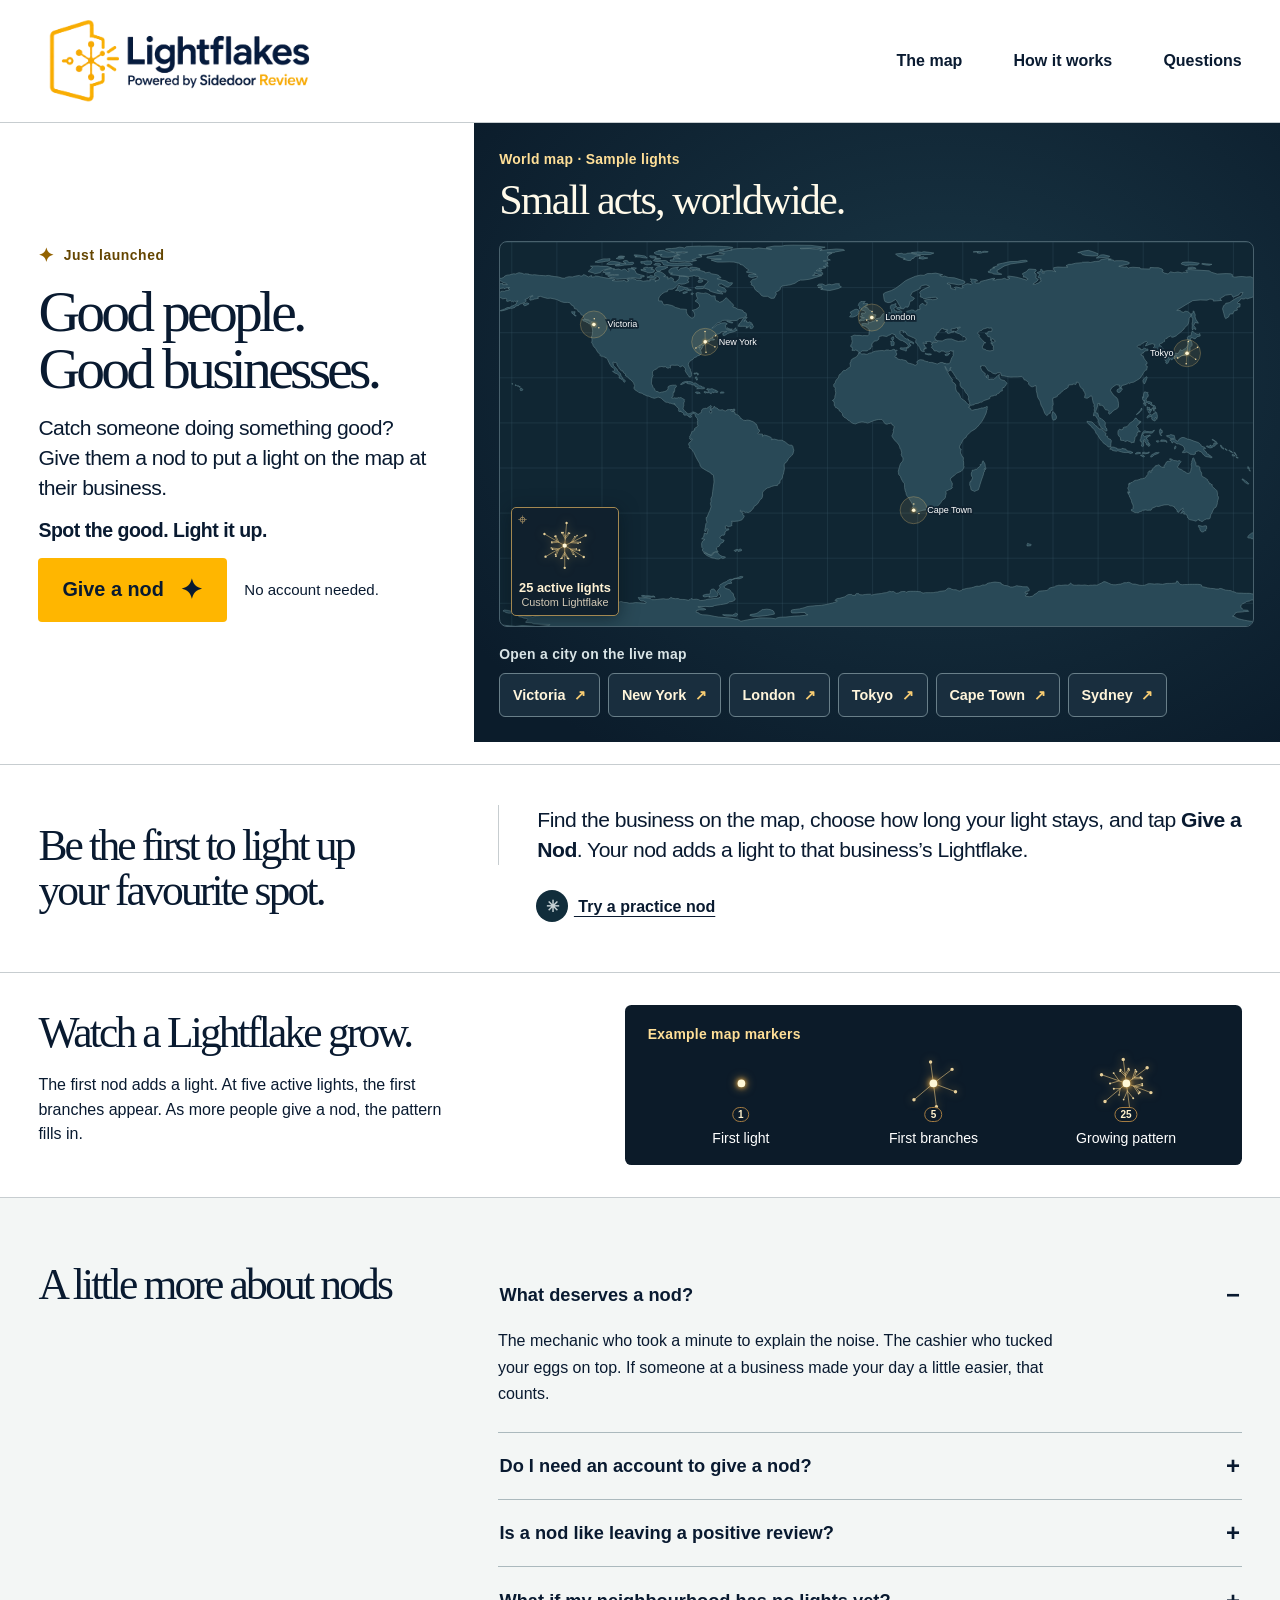
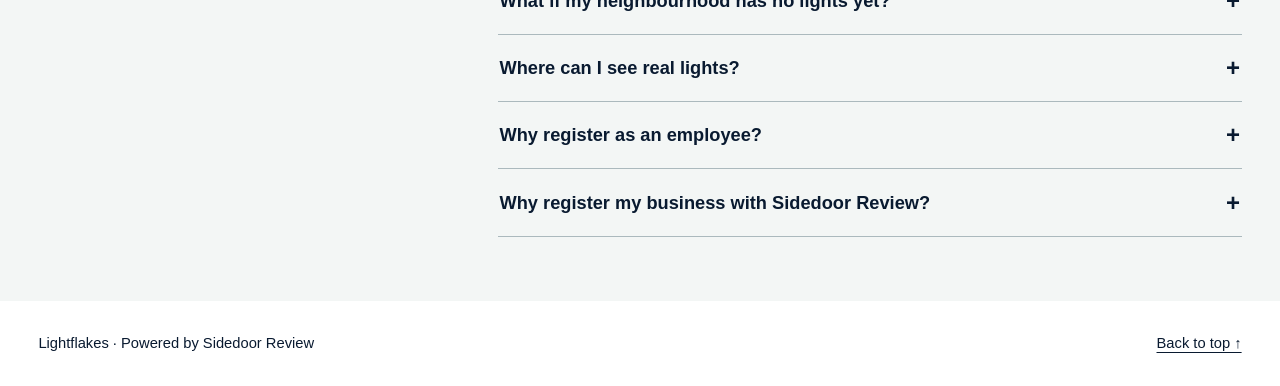
==== commit 98b5cc40: "Preview five city light clusters, city buttons and a 25-light detail" ====
--- a/index.html
+++ b/index.html
@@ -29,7 +29,7 @@
       <strong class="prompt">Spot the good. Light it up.</strong>
       <div class="action"><a class="cta" href="https://sidedoorreview.com/maps">Give a nod <span aria-hidden="true">✦</span></a><small>No account needed.</small></div>
         </div>
-    <figure class="world"><div class="world-head"><div><span class="map-label">Lightflakes around the world · Sample lights</span><h2>Small acts, worldwide.</h2></div></div><svg class="atlas" viewBox="12 10 331 130" role="img" aria-label="World map showing six example city locations"><defs><pattern id="grid" width="20" height="20" patternUnits="userSpaceOnUse"><path d="M20 0H0V20" fill="none" stroke="#264352" stroke-width=".28"/></pattern></defs><rect width="360" height="180" fill="url(#grid)"/><path d="M120.4,165.0L120.1,165.5L119.8,166.0L117.7,165.9L115.5,165.9L114.3,165.6L114.3,165.5L113.7,165.3L116.0,165.3L118.1,165.4L118.9,165.0L119.4,164.6L120.4,165.0ZM20.8,164.5L18.9,164.6L17.6,164.3L17.0,163.9L16.9,163.9L16.3,163.6L16.3,163.6L16.9,163.2L18.8,163.4L19.8,163.7L20.5,164.0L20.8,164.5ZM134.8,163.0L136.1,163.5L136.5,164.1L136.6,164.5L136.7,165.0L135.1,165.3L133.5,165.6L131.6,165.8L129.5,166.0L127.1,166.0L125.8,165.6L126.0,165.2L128.1,164.9L129.0,164.6L129.6,164.2L130.1,163.8L130.7,163.5L131.3,163.0L131.3,163.0L131.8,163.0L133.3,162.8L134.8,163.0ZM58.8,158.5L60.1,158.7L61.3,158.5L60.7,158.8L59.8,159.1L58.4,159.0L57.4,158.7L57.4,158.7L57.6,158.3L58.8,158.5ZM54.4,158.5L56.0,158.9L55.4,158.8L54.1,158.7L52.7,158.5L52.7,158.5L53.4,158.2L54.4,158.5ZM81.0,156.9L82.1,157.1L83.2,157.0L83.8,157.5L83.0,157.4L81.8,157.5L80.6,157.4L79.2,157.5L78.2,157.3L77.7,156.9L77.7,156.9L78.3,156.7L79.6,156.9L81.0,156.9ZM111.5,156.0L111.7,156.4L111.5,156.8L111.2,157.2L110.0,157.3L108.9,157.5L107.6,157.5L108.1,157.1L106.9,157.2L105.8,157.4L105.0,157.1L105.0,156.7L106.1,156.3L106.1,156.3L106.8,156.2L107.9,156.2L108.2,155.7L108.3,155.3L108.3,154.5L108.8,154.0L109.7,153.9L110.3,154.3L110.5,154.6L110.9,155.1L111.3,155.5L111.5,156.0ZM121.4,149.2L121.0,149.4L120.2,149.2L119.4,149.3L118.7,149.5L118.0,149.8L117.5,150.1L117.4,150.5L117.4,150.9L117.9,151.2L117.2,151.4L116.3,151.5L115.7,151.8L115.1,152.2L114.5,152.6L114.3,153.0L114.7,153.4L115.2,153.7L116.0,153.9L116.8,154.2L117.2,154.6L117.4,155.0L117.7,155.4L118.2,155.7L118.5,156.1L118.6,157.0L118.9,157.4L119.0,157.8L119.3,158.2L119.2,158.7L118.6,159.1L118.0,159.4L116.7,159.6L116.3,159.9L115.6,160.3L114.1,160.6L112.8,160.8L111.6,161.0L110.2,161.2L109.4,161.6L107.8,161.7L106.0,161.6L104.4,161.7L102.8,161.7L103.1,162.1L104.6,162.3L105.7,162.6L106.3,162.9L105.2,163.2L103.5,163.1L102.1,163.4L102.0,163.8L102.0,164.2L103.2,164.5L103.4,164.9L104.6,165.3L106.8,165.4L108.6,165.7L110.0,166.0L111.8,166.3L114.3,166.5L116.7,166.7L118.4,167.0L120.3,167.4L121.3,167.8L121.8,168.2L123.0,167.9L124.6,167.6L126.4,167.3L128.5,167.0L130.2,166.7L132.7,166.7L135.2,166.8L137.2,167.1L137.8,166.7L139.2,166.4L141.8,166.3L143.7,166.1L145.6,165.9L147.7,165.8L149.9,165.6L151.5,165.3L150.7,165.0L150.3,164.6L150.3,164.3L148.4,164.3L146.3,164.5L144.4,164.5L144.1,164.1L144.2,163.3L144.7,163.1L146.1,162.9L147.8,162.7L149.0,162.4L150.2,162.1L151.1,161.7L152.5,161.5L153.8,161.4L154.5,161.3L156.1,161.2L157.5,161.1L158.8,160.9L160.0,160.7L161.1,160.4L162.5,160.1L163.4,159.8L164.3,159.5L164.6,159.1L163.5,158.9L163.9,158.5L164.6,158.1L165.6,158.0L166.7,157.7L167.7,157.4L168.5,157.0L169.0,156.5L169.7,156.3L170.9,156.3L171.4,156.7L172.6,156.7L172.6,156.3L173.1,155.9L174.2,156.0L174.5,156.4L175.7,156.5L177.0,156.3L178.2,156.2L179.3,156.2L179.8,156.6L180.9,156.3L181.9,156.1L183.0,156.0L184.1,155.9L185.2,155.6L186.3,155.5L187.1,155.2L187.7,154.9L188.5,155.1L189.5,155.0L190.2,155.5L190.8,155.8L192.0,155.6L192.4,155.2L193.4,155.0L194.7,155.0L195.1,155.4L195.9,155.0L197.0,154.9L198.2,154.9L199.3,154.9L200.4,155.0L201.5,155.1L201.9,155.4L202.6,155.7L203.7,155.5L204.8,155.5L206.0,155.5L207.1,155.5L208.1,155.3L209.2,155.2L210.0,154.9L211.0,154.8L212.0,154.7L212.8,154.4L213.3,153.8L213.9,153.5L214.9,153.7L215.3,154.0L216.2,154.2L217.2,154.2L217.9,154.5L218.6,154.8L219.7,154.5L220.0,154.1L220.9,153.9L222.0,153.6L222.9,153.5L224.1,153.3L224.9,153.1L225.7,152.8L226.5,152.6L227.4,152.7L228.3,152.4L229.0,152.1L229.9,152.1L230.8,151.9L230.9,151.5L231.8,151.2L232.6,151.1L233.6,150.9L234.5,150.8L235.4,150.9L236.4,151.0L237.2,151.2L237.3,151.7L238.1,152.0L238.7,152.3L239.9,152.4L240.6,152.7L241.4,153.0L242.4,153.0L243.2,152.8L244.1,152.4L245.0,152.6L246.0,152.7L246.9,152.9L247.9,152.9L248.9,152.9L249.7,154.0L249.7,154.2L249.6,154.7L248.6,154.9L247.8,155.3L247.9,155.7L249.1,155.7L248.9,156.1L248.4,156.4L247.9,156.9L248.7,157.2L249.9,157.3L251.0,157.1L251.6,156.7L251.9,156.3L252.5,156.0L253.1,155.7L253.3,155.4L253.9,154.9L254.5,154.8L255.6,154.7L256.6,154.6L257.6,154.5L258.1,154.1L258.4,153.7L259.1,153.3L260.1,153.1L260.9,152.9L261.5,152.5L262.1,152.4L262.8,152.2L263.8,152.3L264.7,152.2L265.7,152.1L266.8,152.2L267.5,151.9L268.0,151.2L268.4,151.5L268.8,152.0L269.7,152.2L270.6,152.2L271.6,152.1L272.6,152.2L273.5,152.2L274.2,152.1L275.0,152.2L275.8,152.4L276.7,152.2L277.8,152.2L278.7,152.1L279.7,152.2L280.4,151.9L280.9,151.6L281.6,151.3L282.8,150.6L283.5,150.7L284.2,151.0L284.9,151.3L286.2,151.9L287.2,152.0L288.1,152.0L289.2,151.8L290.2,151.7L291.1,151.4L291.7,151.1L292.9,151.1L293.6,150.9L294.4,151.1L294.9,151.4L295.6,151.7L296.7,151.7L297.4,151.9L298.6,152.2L299.8,152.3L300.9,152.2L301.7,151.9L302.3,151.6L303.2,151.5L304.1,151.6L305.2,151.7L306.1,151.6L307.0,151.6L307.9,151.7L308.8,151.8L309.7,151.6L310.8,151.4L311.8,151.4L312.9,151.4L313.9,151.3L314.8,151.2L315.0,150.7L315.1,150.3L315.7,150.6L315.9,151.0L316.2,151.4L316.6,151.8L317.5,152.0L318.6,151.9L319.9,151.9L320.8,151.8L322.1,151.8L323.1,151.8L324.4,151.8L325.5,151.9L326.2,152.2L326.0,152.6L326.6,152.9L327.7,153.1L328.8,153.4L330.1,153.6L331.5,153.7L332.5,153.9L333.6,153.9L334.3,153.6L335.2,153.8L335.9,154.1L336.8,154.4L338.0,154.5L339.2,154.6L339.7,155.0L340.8,155.2L341.6,155.6L342.7,155.7L343.8,155.7L344.9,155.8L346.1,155.8L347.3,155.8L348.4,156.0L349.5,156.2L350.5,156.4L351.2,156.7L351.1,157.1L350.6,157.4L350.1,157.9L349.8,158.2L349.3,158.7L348.0,158.8L347.4,159.2L346.1,159.4L345.6,159.8L345.0,160.1L344.2,160.5L343.8,160.9L343.6,161.2L343.5,161.7L343.5,162.1L344.1,162.5L344.3,162.8L344.7,163.2L346.6,163.3L347.0,163.8L345.2,163.9L343.7,164.1L341.8,164.2L340.9,164.7L340.7,165.2L340.3,165.6L339.8,165.9L341.1,166.3L341.6,166.7L342.5,167.1L343.7,167.4L345.1,167.7L346.6,168.0L348.9,168.3L349.4,168.8L352.3,169.0L352.5,169.1L353.2,169.4L356.0,169.2L358.3,169.5L360.0,169.7L360.0,175.0L0.0,175.0L0.0,169.7L0.1,169.7L0.9,169.1L2.7,169.5L2.9,169.4L3.1,169.3L3.5,169.2L3.8,169.1L3.9,169.1L4.1,169.1L4.2,169.1L5.6,169.5L6.9,169.1L7.1,169.1L10.0,168.9L11.0,169.1L11.5,169.2L13.0,169.6L15.8,169.8L18.1,170.1L21.9,170.4L24.8,170.1L29.1,170.3L31.5,170.6L34.1,170.3L36.9,170.0L37.1,169.6L33.2,169.5L29.9,169.3L29.1,168.9L26.4,168.7L26.6,168.2L27.0,167.8L27.3,167.5L27.1,167.0L25.5,166.8L24.7,166.4L23.2,166.1L25.6,166.2L27.9,166.0L29.4,166.3L31.1,166.0L32.8,165.7L33.6,165.3L33.2,164.9L31.9,164.7L30.5,164.4L28.4,164.3L26.6,164.2L24.7,164.1L24.0,163.7L22.7,163.4L21.9,163.0L21.6,161.9L22.1,162.0L23.0,162.3L24.7,162.2L26.3,162.1L27.1,162.5L28.7,162.4L30.0,162.2L31.3,161.9L32.4,161.6L33.9,161.5L33.9,161.1L33.5,160.7L33.8,160.4L35.1,160.2L35.7,160.5L37.2,160.3L38.4,160.1L39.8,160.1L41.1,160.0L42.5,159.7L43.6,159.5L44.8,159.3L45.6,159.4L46.3,159.4L47.7,159.3L49.1,159.5L50.4,159.5L51.8,159.3L53.1,159.4L54.6,159.5L56.0,159.5L57.4,159.5L58.9,159.5L60.3,159.5L61.3,159.2L62.5,159.0L63.8,159.2L65.0,159.1L66.1,158.7L66.7,159.0L67.1,159.4L67.7,159.7L68.7,159.4L69.9,159.8L71.3,159.9L72.4,160.2L73.9,160.1L75.1,159.9L76.6,160.0L78.0,160.1L79.4,160.3L79.9,159.9L79.2,159.5L78.7,159.2L77.5,159.1L76.9,158.7L76.7,158.4L76.3,157.6L77.1,157.8L78.4,157.8L79.7,157.8L80.9,157.9L81.9,158.2L82.3,158.6L83.7,158.6L85.0,158.5L86.3,158.3L87.6,158.2L88.6,158.4L89.9,158.3L90.8,157.6L91.6,158.0L92.7,158.2L94.0,158.1L94.8,158.5L96.1,158.5L97.3,158.6L98.5,158.9L99.3,158.5L99.7,158.1L100.7,158.5L102.1,158.4L103.1,158.6L103.8,159.0L105.1,158.9L106.1,158.7L107.2,158.4L108.4,158.3L109.8,158.1L111.1,158.0L112.0,157.8L112.6,157.5L112.9,157.0L112.7,156.6L112.4,156.2L112.1,155.9L111.8,155.5L111.5,155.1L111.5,154.7L111.6,154.3L112.0,154.0L112.4,153.5L112.6,153.1L112.4,152.7L112.3,152.3L112.7,151.9L113.3,151.6L113.9,151.2L114.6,150.9L115.4,150.6L115.8,150.2L116.4,149.9L117.0,149.6L118.0,149.6L118.6,149.3L119.3,149.1L120.1,149.0L120.8,148.7L121.4,148.4L122.2,148.3L122.8,148.5L122.4,148.9L121.4,149.2ZM112.3,138.8L113.5,139.4L115.0,139.7L114.5,140.2L113.5,140.3L113.0,139.9L112.7,140.3L111.9,140.6L110.8,140.5L110.0,140.2L109.0,140.1L107.7,139.5L106.7,139.0L105.3,137.8L106.2,138.0L107.6,138.7L108.9,139.1L109.4,138.6L109.7,137.9L110.7,137.5L111.4,137.6L111.4,137.6L111.8,138.1L112.3,138.8ZM121.5,136.1L122.3,136.6L122.0,136.9L120.6,137.2L120.2,136.8L119.3,137.3L118.8,136.8L120.0,136.3L120.8,136.5L121.5,136.1ZM250.3,134.7L248.7,134.8L248.7,134.2L248.9,133.8L248.9,133.6L249.6,133.9L250.5,134.1L250.6,134.3L250.3,134.7ZM325.4,125.8L326.4,126.1L326.9,126.0L327.7,125.8L328.3,125.9L328.4,127.1L328.0,127.4L327.9,128.2L327.6,127.9L326.9,128.6L326.7,128.6L326.0,128.5L325.4,127.7L325.3,127.0L324.7,126.2L324.7,125.7L325.4,125.8ZM353.0,125.9L353.2,126.3L354.0,125.9L354.2,126.3L354.2,126.8L353.9,127.2L353.2,128.0L352.7,128.4L353.1,128.9L352.3,128.9L351.5,129.2L351.2,129.9L350.6,130.9L349.8,131.4L349.3,131.6L348.4,131.6L347.8,131.3L346.7,131.2L346.5,130.9L347.0,130.1L348.3,129.1L348.9,128.9L349.7,128.6L350.5,128.0L351.1,127.5L351.6,126.8L351.9,126.5L352.1,126.0L352.8,125.5L353.0,125.9ZM354.6,121.2L355.3,122.2L355.4,121.5L355.8,121.8L356.0,122.6L356.8,122.9L357.4,123.0L358.0,122.6L358.5,122.7L358.3,123.6L358.0,124.2L357.2,124.1L356.9,124.4L357.0,124.9L356.9,125.1L356.5,125.6L356.0,126.3L355.2,126.7L355.1,126.4L354.7,126.3L355.2,125.5L354.9,124.9L353.8,124.5L353.9,124.1L354.6,123.8L354.7,123.0L354.7,122.4L354.3,121.7L354.3,121.5L353.8,121.1L353.1,120.2L352.6,119.5L353.0,119.5L353.6,120.0L354.3,120.3L354.6,121.2ZM347.1,107.2L346.7,107.4L346.2,107.1L345.5,106.7L344.8,106.1L344.2,105.4L344.0,105.1L344.5,105.1L345.0,105.5L345.5,105.8L345.8,106.1L346.6,106.7L347.1,107.2ZM358.4,102.3L358.7,102.6L358.6,103.2L357.9,103.3L357.4,103.2L357.3,102.7L357.7,102.4L358.1,102.5L358.4,102.3ZM359.4,101.8L358.7,102.0L358.6,101.6L359.1,101.4L359.4,101.4L360.0,101.1L360.0,101.6L359.4,101.8ZM0.1,101.5L0.0,101.6L0.0,101.1L0.2,101.0L0.1,101.5ZM347.8,101.5L347.5,101.6L347.2,101.2L347.2,100.9L347.8,101.5ZM347.1,99.9L347.3,100.7L347.0,100.6L346.8,100.7L346.6,100.4L346.6,99.6L347.1,99.9ZM230.1,98.6L230.2,99.8L230.5,100.2L230.4,100.7L230.2,101.0L229.9,100.4L229.7,100.7L229.9,101.5L229.8,101.9L229.5,102.1L229.4,103.0L229.0,104.1L228.5,105.5L227.9,107.4L227.5,108.8L227.1,109.9L226.3,110.2L225.4,110.6L224.8,110.3L224.0,110.0L223.8,109.5L223.7,108.6L223.3,107.8L223.3,107.1L223.4,106.3L223.9,106.2L223.9,105.8L224.4,105.1L224.5,104.4L224.2,104.0L224.0,103.3L224.0,102.4L224.3,101.9L224.4,101.2L224.9,101.2L225.5,101.0L225.9,100.8L226.3,100.8L226.9,100.2L227.7,99.6L228.0,99.1L227.9,98.7L228.3,98.8L228.8,98.1L228.9,97.5L229.2,97.0L229.5,97.5L229.8,97.9L230.1,98.6ZM323.6,98.8L323.9,99.5L324.6,99.2L324.9,99.6L325.4,100.0L325.3,100.4L325.5,101.3L325.6,101.8L325.9,101.9L326.2,102.8L326.1,103.3L326.4,104.0L327.5,104.5L328.2,105.0L328.8,105.4L328.7,105.6L329.3,106.3L329.7,107.3L330.1,107.1L330.5,107.6L330.7,107.4L330.9,108.5L331.6,109.1L332.1,109.5L332.9,110.3L333.1,111.1L333.2,111.6L333.1,112.3L333.6,113.1L333.5,114.0L333.3,114.5L333.1,115.4L333.1,115.9L332.9,116.6L332.5,117.6L331.7,118.0L331.3,118.8L331.0,119.3L330.7,120.2L330.3,120.7L330.1,121.4L329.9,122.1L330.0,122.4L329.4,122.8L328.3,122.8L327.4,123.2L326.9,123.6L326.3,124.0L325.5,123.6L324.9,123.4L325.0,122.9L324.5,123.1L323.6,123.8L322.7,123.5L322.2,123.4L321.6,123.3L320.6,123.0L320.0,122.4L319.8,121.6L319.6,121.1L319.1,120.7L318.1,120.6L318.4,120.1L318.2,119.4L317.7,120.1L316.8,120.3L317.4,119.7L317.5,119.1L317.9,118.6L317.8,117.9L317.0,118.8L316.4,119.1L316.0,119.9L315.2,119.5L315.2,118.9L314.6,118.2L314.1,117.8L314.3,117.6L313.0,117.0L312.3,117.0L311.3,116.5L309.5,116.6L308.2,116.9L307.1,117.3L306.1,117.2L305.1,117.7L304.2,118.0L304.0,118.5L303.7,118.9L302.8,118.9L302.2,119.0L301.3,118.8L300.6,118.9L299.9,119.0L299.3,119.5L299.0,119.5L298.5,119.7L298.0,120.1L297.3,120.0L296.6,120.0L295.6,119.4L295.0,119.2L295.0,118.6L295.5,118.5L295.7,118.3L295.7,117.9L295.8,117.2L295.7,116.6L295.2,115.6L295.0,115.0L295.0,114.5L294.6,113.8L294.6,113.5L294.2,113.1L294.0,112.3L293.5,111.5L293.3,111.1L293.8,111.5L293.4,110.6L293.9,110.9L294.2,111.3L294.2,110.8L293.7,110.0L293.6,109.7L293.4,109.4L293.5,108.8L293.7,108.6L293.8,108.1L293.7,107.5L294.1,106.8L294.2,107.5L294.6,106.8L295.5,106.5L295.9,106.1L296.7,105.7L297.2,105.6L297.4,105.7L298.2,105.4L298.8,105.3L299.0,105.0L299.3,105.0L299.8,105.0L300.9,104.7L301.4,104.2L301.7,103.7L302.2,103.2L302.3,102.8L302.3,102.3L303.0,101.4L303.4,102.3L303.9,102.1L303.5,101.6L303.8,101.1L304.3,101.3L304.4,100.6L304.9,100.1L305.2,99.7L305.7,99.5L305.7,99.2L306.1,99.3L306.1,99.1L306.6,99.0L307.1,98.8L307.8,99.3L308.4,99.9L309.0,99.9L309.6,100.0L309.4,99.4L309.9,98.6L310.3,98.4L310.2,98.1L310.6,97.5L311.2,97.2L311.7,97.3L312.6,97.1L312.6,96.6L311.8,96.3L312.4,96.1L313.0,96.4L313.6,96.8L314.4,97.0L314.7,96.9L315.3,97.2L315.9,97.0L316.3,97.0L316.5,96.9L317.0,97.4L316.7,97.9L316.3,98.3L316.0,98.3L316.1,98.7L315.8,99.2L315.4,99.7L315.5,100.0L316.3,100.6L317.1,100.9L317.6,101.2L318.3,101.8L318.6,101.8L319.1,102.1L319.3,102.4L320.2,102.7L320.9,102.4L321.1,101.8L321.3,101.4L321.4,100.8L321.7,100.0L321.6,99.6L321.6,99.3L321.5,98.7L321.7,97.9L321.8,97.7L321.7,97.4L321.9,96.9L322.1,96.3L322.1,96.0L322.5,95.7L322.8,96.2L322.9,96.8L323.1,96.9L323.2,97.3L323.5,97.8L323.6,98.4L323.6,98.8ZM342.1,95.5L342.4,95.8L341.7,95.8L341.3,95.2L341.9,95.4L342.1,95.5ZM300.7,95.2L300.3,95.3L299.0,94.6L299.9,94.4L300.4,94.7L300.8,95.0L300.7,95.2ZM340.9,94.9L340.5,94.9L339.8,94.8L339.6,94.6L339.7,94.2L340.4,94.4L340.7,94.6L340.9,94.9ZM341.7,94.6L341.5,94.8L340.8,93.9L340.6,93.3L340.9,93.3L341.3,94.1L341.7,94.6ZM304.4,95.1L303.6,95.4L303.5,95.2L303.6,94.9L304.0,94.3L305.0,93.9L305.1,93.7L305.9,93.4L306.6,93.4L307.0,93.3L307.3,93.4L307.0,93.7L305.9,94.1L305.1,94.4L304.4,95.1ZM297.9,93.1L298.3,93.4L298.9,93.3L299.1,93.7L298.0,93.9L297.3,94.0L296.7,94.0L297.1,93.5L297.6,93.4L297.9,93.1ZM302.9,93.1L302.8,93.6L301.3,93.9L299.9,93.8L299.9,93.4L300.7,93.2L301.3,93.5L302.0,93.5L302.9,93.1ZM339.9,93.3L339.9,93.5L339.1,93.1L338.6,92.8L338.2,92.4L338.4,92.3L338.8,92.6L339.6,93.0L339.9,93.3ZM337.5,92.3L337.3,92.4L336.9,92.2L336.5,91.8L336.5,91.6L337.1,92.0L337.5,92.3ZM288.6,91.8L290.5,91.9L290.8,91.5L292.6,91.9L293.0,92.6L294.5,92.8L295.7,93.4L294.6,93.8L293.5,93.3L292.6,93.4L291.5,93.3L290.6,93.1L289.4,92.7L288.7,92.6L288.3,92.8L286.5,92.4L286.3,91.9L285.4,91.9L286.1,90.9L287.3,91.0L288.1,91.3L288.5,91.4L288.6,91.8ZM314.7,91.2L314.2,91.9L314.1,91.1L314.3,90.8L314.5,90.4L314.7,90.7L314.7,91.2ZM335.9,91.8L335.6,91.9L335.2,91.5L334.7,90.9L334.5,90.1L334.7,90.0L334.8,90.3L335.1,90.6L335.5,91.2L336.0,91.5L335.9,91.8ZM332.0,90.5L331.5,90.6L331.3,90.8L330.8,91.1L330.2,91.3L329.7,91.3L328.9,91.0L328.3,90.7L328.4,90.4L329.3,90.6L329.8,90.5L330.0,90.0L330.1,90.0L330.2,90.5L330.8,90.5L331.1,90.1L331.6,89.8L331.5,89.2L332.1,89.1L332.3,89.3L332.3,89.9L332.0,90.5ZM307.2,88.5L306.9,88.8L306.2,88.6L306.0,88.2L307.0,88.1L307.2,88.5ZM310.5,88.1L310.8,88.9L310.0,88.4L309.2,88.4L308.6,88.4L307.9,88.4L308.1,87.8L309.4,87.8L310.5,88.1ZM333.1,89.5L332.8,89.8L332.6,89.2L332.4,88.8L332.0,88.5L331.4,88.0L330.7,87.7L330.9,87.5L331.5,87.8L331.8,88.0L332.2,88.2L332.6,88.7L333.0,89.0L333.1,89.5ZM314.1,86.2L314.4,87.8L315.5,88.4L316.3,87.3L317.4,86.7L318.3,86.7L319.2,87.1L319.9,87.4L321.0,87.6L322.7,88.3L324.6,88.9L325.3,89.4L325.8,89.9L326.0,90.5L327.6,91.1L327.9,91.6L327.0,91.7L327.2,92.4L328.1,93.0L328.7,94.1L329.3,94.1L329.3,94.5L330.0,94.7L329.7,94.9L330.8,95.3L330.7,95.6L330.0,95.7L329.8,95.4L328.9,95.3L327.9,95.1L327.1,94.5L326.6,93.9L326.0,93.1L324.7,92.6L323.9,92.9L323.3,93.2L323.4,94.0L322.6,94.3L322.1,94.2L321.0,94.1L320.1,93.3L319.1,93.1L318.9,93.4L317.6,93.4L318.0,92.6L318.7,92.3L318.4,91.2L317.9,90.4L316.0,89.5L315.2,89.5L313.7,88.5L313.4,89.0L313.0,89.1L312.8,88.7L312.8,88.3L312.0,87.8L313.1,87.5L313.8,87.5L313.7,87.2L312.2,87.2L311.8,86.6L310.9,86.4L310.5,85.9L311.9,85.7L312.4,85.4L314.0,85.8L314.1,86.2ZM305.2,83.6L304.4,84.6L303.7,84.8L302.7,84.6L301.1,84.6L300.2,84.8L300.0,85.5L300.9,86.4L301.5,86.0L303.3,85.6L303.3,86.1L302.8,85.9L302.4,86.5L301.5,86.9L302.5,88.2L302.3,88.5L303.2,89.7L303.2,90.3L302.6,90.6L302.2,90.3L302.7,89.5L301.7,89.9L301.5,89.6L301.6,89.2L300.9,88.6L301.0,87.6L300.3,87.9L300.4,89.1L300.4,90.5L299.8,90.7L299.4,90.4L299.7,89.5L299.5,88.5L299.1,88.5L298.8,87.8L299.2,87.1L299.3,86.4L299.8,84.8L300.0,84.4L300.9,83.7L301.7,84.0L302.9,84.1L304.1,84.1L305.1,83.4L305.2,83.6ZM308.7,83.9L308.6,84.7L308.1,84.6L308.0,85.3L308.4,85.8L308.1,85.9L307.7,85.3L307.4,84.0L307.6,83.2L307.9,82.8L308.0,83.4L308.6,83.5L308.7,83.9ZM285.8,90.9L284.7,90.9L283.9,90.0L282.6,89.2L282.2,88.6L281.4,87.8L280.9,87.1L280.1,85.7L279.3,84.8L279.0,84.0L278.6,83.2L277.7,82.5L277.2,81.7L276.4,81.1L275.4,80.0L275.3,79.5L275.9,79.6L277.5,79.8L278.4,80.7L279.1,81.4L279.7,81.8L280.6,82.9L281.7,82.9L282.5,83.6L283.1,84.4L283.8,84.9L283.4,85.7L284.0,86.1L284.4,86.1L284.5,86.8L284.9,87.3L285.6,87.4L286.1,88.1L285.9,89.3L285.8,90.9ZM297.9,83.2L299.0,84.1L297.8,84.2L297.5,84.9L297.5,85.8L296.6,86.5L296.5,87.5L296.1,89.0L296.0,88.7L294.9,89.1L294.5,88.5L293.8,88.4L293.3,88.1L292.1,88.5L291.7,88.0L291.0,88.0L290.2,87.9L290.1,86.6L289.6,86.3L289.1,85.5L289.0,84.6L289.1,83.7L289.7,83.0L290.4,83.3L291.2,83.1L291.4,82.3L291.8,82.1L293.0,81.9L293.7,81.1L294.2,80.5L294.6,80.1L295.5,79.6L296.2,78.9L296.7,78.1L297.1,78.1L297.6,78.6L297.7,79.0L298.3,79.3L299.2,79.6L299.1,80.0L298.4,80.0L298.6,80.5L297.9,80.9L297.3,81.8L298.0,82.7L297.9,83.2ZM306.4,76.6L306.5,77.2L306.5,77.8L306.2,78.7L305.8,77.7L305.4,78.2L305.7,79.0L305.4,79.4L304.2,78.8L303.9,78.1L304.2,77.6L303.6,77.2L303.3,77.6L302.8,77.5L302.1,78.1L301.9,77.8L302.3,77.0L302.9,76.7L303.5,76.3L303.8,76.8L304.6,76.5L304.8,76.0L305.5,76.0L305.4,75.2L306.2,75.7L306.3,76.2L306.4,76.6ZM261.2,78.8L260.3,79.0L259.9,78.2L259.7,76.8L260.1,75.2L260.8,75.7L261.3,76.4L261.8,77.5L261.6,78.5L261.2,78.8ZM119.1,74.9L118.2,75.0L118.0,74.9L118.3,74.6L118.3,74.2L118.9,74.1L119.1,74.1L119.1,74.9ZM304.0,74.7L303.6,75.0L303.3,75.7L303.0,76.0L302.4,75.3L302.6,75.0L302.8,74.7L302.9,74.1L303.5,74.1L303.3,74.7L304.1,73.8L304.0,74.7ZM298.5,75.7L297.2,76.6L297.7,75.9L298.4,75.3L299.0,74.6L299.5,73.6L299.7,74.4L299.0,75.0L298.5,75.7ZM301.9,73.1L302.5,73.4L303.1,73.4L303.1,73.8L302.6,74.3L302.0,74.6L302.0,74.1L302.0,73.6L301.9,73.1ZM305.5,72.8L305.8,74.0L305.0,73.7L305.0,74.0L305.3,74.6L304.8,74.9L304.8,74.2L304.5,74.1L304.3,73.5L304.9,73.6L304.9,73.2L304.3,72.4L305.2,72.5L305.5,72.8ZM301.5,71.9L301.3,72.8L300.8,72.3L300.3,71.5L301.2,71.6L301.5,71.9ZM301.3,66.5L301.9,66.8L302.2,66.5L302.3,66.8L302.2,67.2L302.5,67.9L302.3,68.7L301.7,69.1L301.5,69.9L301.7,70.7L302.3,70.8L302.7,70.7L304.0,71.2L303.9,71.8L304.2,72.0L304.1,72.5L303.3,72.0L302.9,71.4L302.7,71.8L302.0,71.2L301.1,71.4L300.6,71.1L300.7,70.7L301.0,70.5L300.7,70.2L300.6,70.6L300.1,70.0L299.9,69.6L299.9,68.6L300.3,69.0L300.4,67.4L300.7,66.5L301.3,66.5ZM114.4,66.8L114.2,67.0L113.4,67.0L112.8,67.1L112.8,66.6L112.9,66.5L113.7,66.5L114.2,66.6L114.4,66.8ZM103.1,67.1L102.8,67.3L102.2,67.1L101.7,66.8L101.8,66.5L102.2,66.5L102.4,66.5L103.1,66.6L103.6,66.8L103.8,67.1L103.1,67.1ZM107.4,65.1L108.3,65.3L108.4,65.1L109.2,65.1L109.8,65.4L110.0,65.4L110.2,65.7L110.8,65.7L110.7,66.0L111.2,66.0L111.7,66.4L111.3,66.8L110.8,66.6L110.4,66.6L110.0,66.6L109.9,66.8L109.5,66.8L109.3,66.6L109.0,66.7L108.6,67.4L108.3,67.2L108.3,67.0L107.6,66.8L107.2,66.9L106.5,66.8L106.1,67.0L105.5,66.7L105.6,66.3L106.6,66.5L107.3,66.6L107.7,66.3L107.2,65.9L107.2,65.5L106.6,65.4L106.8,65.1L107.4,65.1ZM290.3,66.3L289.5,66.8L288.7,66.5L288.6,65.6L289.1,65.2L290.2,64.9L290.8,64.9L291.0,65.3L290.6,65.7L290.3,66.3ZM24.5,65.9L24.3,66.1L24.1,65.9L24.1,65.7L23.9,65.3L24.0,65.2L24.1,65.0L24.1,64.8L24.1,64.7L24.2,64.8L24.6,64.9L24.8,65.0L24.9,65.1L25.2,65.5L25.2,65.5L24.8,65.8L24.5,65.9ZM23.9,64.4L23.6,64.4L23.4,64.2L23.3,64.1L23.3,64.1L23.4,64.0L23.7,64.1L24.0,64.2L23.9,64.4ZM23.2,63.8L23.2,63.9L22.7,63.9L22.7,63.8L23.2,63.8ZM22.3,63.7L22.3,63.7L22.2,63.7L21.9,63.7L21.7,63.5L21.7,63.4L22.0,63.3L22.1,63.3L22.3,63.7ZM20.7,63.0L20.5,63.1L20.2,62.9L20.3,62.9L20.4,62.8L20.6,62.8L20.7,63.0ZM100.3,62.2L100.7,62.6L101.7,62.5L102.0,62.7L102.9,63.3L103.5,63.8L103.8,63.8L104.4,64.0L104.3,64.3L105.1,64.3L105.8,64.7L105.7,64.9L105.0,65.1L104.4,65.1L103.7,65.0L102.2,65.1L102.9,64.6L102.5,64.3L101.9,64.3L101.5,64.0L101.3,63.4L100.7,63.4L99.8,63.2L99.5,63.0L98.2,62.8L97.8,62.6L98.2,62.4L97.2,62.3L96.5,62.8L96.1,62.8L95.9,63.1L95.5,63.2L95.0,63.1L95.6,62.8L95.8,62.4L96.2,62.2L96.7,62.0L97.5,61.9L97.7,61.8L98.6,61.9L99.4,61.9L100.3,62.2ZM102.5,61.2L102.2,61.3L102.0,60.7L101.6,60.4L101.8,59.8L102.1,59.8L102.5,60.7L102.5,61.2ZM301.2,62.2L300.7,63.0L300.2,62.2L300.1,61.4L300.7,60.5L301.5,59.7L302.0,60.0L301.8,60.6L301.2,62.2ZM102.2,58.4L101.1,58.6L101.0,58.2L101.5,58.1L102.2,58.2L102.2,58.4ZM103.0,58.4L102.8,59.1L102.6,59.0L102.7,58.5L102.2,58.1L102.2,58.0L103.0,58.4ZM314.6,50.9L314.8,51.2L314.2,51.8L313.8,51.5L313.3,51.7L313.0,52.3L312.4,52.0L312.4,51.5L312.9,50.9L313.5,51.1L313.9,50.6L314.6,50.9ZM214.6,49.3L213.9,49.8L214.0,49.9L214.0,50.0L213.0,50.4L212.5,50.3L212.3,49.9L212.7,49.9L212.8,49.9L212.9,49.6L213.7,49.6L214.6,49.3ZM203.7,49.3L204.2,49.6L205.0,49.6L205.8,49.6L205.7,49.8L206.3,49.7L206.2,50.0L204.7,50.1L204.7,49.9L203.5,49.7L203.7,49.3ZM195.5,46.8L195.2,47.6L195.3,47.9L195.1,48.4L194.3,48.0L193.8,47.9L192.4,47.4L192.6,46.9L193.7,47.0L194.8,46.9L195.5,46.8ZM189.2,43.8L189.8,44.5L189.7,45.8L189.2,45.8L188.8,46.1L188.4,45.8L188.4,44.6L188.2,44.0L188.7,44.1L189.2,43.8ZM321.0,47.9L320.6,48.7L320.8,49.2L320.3,49.9L319.0,50.3L317.2,50.4L315.8,51.5L315.1,51.2L315.1,50.4L313.3,50.6L312.2,51.1L311.0,51.1L312.0,51.9L311.3,53.5L310.7,54.0L310.2,53.6L310.4,52.7L309.8,52.4L309.4,51.7L310.4,51.4L310.9,50.8L311.9,50.3L312.6,49.6L314.6,49.3L315.7,49.5L316.7,47.7L317.4,48.2L318.9,47.2L319.4,46.8L320.1,45.6L319.9,44.4L320.3,43.8L321.4,43.6L321.9,45.0L321.9,45.8L321.0,46.8L321.0,47.9ZM189.6,42.8L189.2,43.6L188.8,43.4L188.5,42.7L188.7,42.4L189.4,42.0L189.6,42.8ZM323.9,40.8L324.6,41.0L325.3,40.6L325.5,41.7L324.1,42.0L323.2,43.0L321.6,42.3L321.1,43.4L320.0,43.4L319.8,42.4L320.3,41.7L321.4,41.6L321.7,40.2L322.0,39.4L323.1,40.5L323.9,40.8ZM116.3,38.4L117.1,38.6L118.0,38.6L117.5,39.0L117.1,39.0L115.9,38.6L115.6,38.3L116.0,38.0L116.3,38.4ZM118.2,35.9L117.7,35.9L116.4,35.6L115.5,35.1L115.8,35.0L117.1,35.3L118.2,35.7L118.2,35.9ZM56.5,36.5L56.0,36.6L54.3,36.2L54.0,35.8L53.1,35.5L53.0,35.2L51.9,35.0L51.6,34.5L51.6,34.2L52.7,34.4L53.3,34.6L54.2,34.7L54.6,35.0L55.1,35.5L56.1,35.9L56.5,36.5ZM123.9,34.3L123.2,35.2L123.9,34.8L124.5,35.1L124.2,35.4L125.1,35.7L125.5,35.4L126.5,35.8L126.2,36.5L126.9,36.3L127.0,36.8L127.4,37.5L126.9,38.3L126.5,38.4L125.8,38.2L126.0,37.4L125.8,37.2L124.6,38.1L124.0,38.1L124.7,37.6L123.7,37.4L122.7,37.4L120.7,37.4L120.6,37.1L121.2,36.7L120.8,36.5L121.6,35.9L122.6,34.3L123.3,33.7L124.1,33.4L124.6,33.4L124.4,33.7L123.9,34.3ZM47.3,31.0L47.3,31.0L47.3,31.0L47.3,31.0L48.3,30.9L48.0,32.0L48.8,32.8L48.4,32.8L47.8,32.4L47.5,31.9L46.9,31.6L46.8,31.1L46.8,30.8L47.3,31.0ZM323.6,34.3L324.7,36.0L323.2,35.7L322.6,37.1L323.5,38.2L323.5,38.9L322.7,38.3L322.1,39.0L321.9,38.2L322.0,37.2L321.9,36.1L322.1,35.4L322.2,34.0L321.6,33.1L321.7,31.7L322.6,31.2L322.2,30.8L322.7,30.6L322.9,31.3L323.3,32.3L323.2,33.2L323.6,34.3ZM173.2,32.7L171.4,33.3L170.0,33.2L170.8,32.1L170.3,31.1L171.7,30.3L172.4,29.9L173.3,29.8L174.3,30.4L173.8,31.1L174.0,31.8L173.2,32.7ZM192.7,29.4L192.1,30.2L191.0,29.6L190.9,29.2L192.4,28.9L192.7,29.4ZM27.0,27.9L26.0,28.3L25.5,28.0L25.3,27.5L26.2,27.2L26.8,27.0L27.4,27.1L27.9,27.4L27.0,27.9ZM177.0,26.4L175.9,27.4L176.9,27.3L178.0,27.3L177.8,28.1L176.9,29.0L177.9,29.1L178.9,30.4L179.6,30.5L180.2,31.7L180.5,32.1L181.7,32.3L181.6,32.9L181.1,33.2L181.4,33.7L180.6,34.2L179.2,34.2L177.5,34.5L177.0,34.3L176.4,34.8L175.5,34.7L174.8,35.0L174.2,34.8L175.7,33.8L176.6,33.6L175.0,33.4L174.7,33.0L175.8,32.7L175.2,32.2L175.4,31.5L176.9,31.6L177.1,31.0L176.4,30.4L175.2,30.2L174.9,29.9L175.3,29.5L175.0,29.2L174.4,29.7L174.4,28.7L173.9,28.2L174.2,27.2L175.0,26.4L175.8,26.4L177.0,26.4ZM14.4,25.1L13.8,25.2L13.2,25.1L12.5,24.8L13.5,24.6L14.3,24.7L14.4,25.1ZM100.7,22.8L100.3,23.4L99.9,23.3L99.6,23.0L99.7,22.9L100.1,22.6L100.5,22.6L100.7,22.8ZM98.1,22.3L96.9,22.8L96.2,22.8L96.0,22.5L96.7,22.1L98.1,22.1L98.1,22.3ZM8.3,21.2L8.9,21.4L9.5,21.3L10.3,21.6L11.3,21.7L11.2,21.8L10.5,22.0L9.7,21.8L9.3,21.6L8.4,21.7L8.2,21.6L8.3,21.2ZM94.8,19.3L95.0,19.8L95.5,19.6L96.1,19.9L97.2,20.2L98.4,20.5L98.4,21.0L99.2,20.9L99.9,21.3L99.0,21.6L97.5,21.3L96.9,20.9L95.9,21.4L94.5,21.9L94.1,21.4L92.8,21.5L93.6,21.0L93.8,20.2L94.1,19.3L94.8,19.3ZM165.5,18.5L165.3,19.2L166.4,19.9L165.1,20.6L162.2,21.3L161.3,21.5L160.0,21.4L157.2,21.0L158.2,20.6L156.0,20.1L157.8,19.9L157.8,19.6L155.7,19.4L156.3,18.7L157.9,18.6L159.4,19.3L160.9,18.7L162.2,19.0L163.8,18.5L165.5,18.5ZM104.1,17.9L103.0,17.9L102.8,17.4L103.2,16.9L104.1,16.7L104.9,17.0L104.9,17.4L104.8,17.6L104.1,17.9ZM5.0,18.4L5.7,18.7L5.4,17.9L8.1,18.1L10.1,19.0L9.1,19.5L7.5,19.6L7.4,20.5L7.0,20.7L6.1,20.7L5.3,20.4L4.0,20.1L3.8,19.6L2.8,19.5L1.6,19.6L1.1,19.3L1.3,18.9L0.1,19.1L0.6,19.6L0.0,20.0L0.0,16.0L2.4,16.8L5.1,17.8L5.0,18.4ZM84.4,15.9L83.7,16.2L82.4,15.9L81.6,16.0L80.2,15.6L81.1,15.3L81.8,14.9L82.8,15.1L83.4,15.3L83.7,15.5L84.4,15.9ZM360.0,14.2L358.9,14.2L358.7,13.9L360.0,13.5L360.0,14.2ZM1.3,14.1L0.0,14.2L0.0,13.5L0.1,13.4L1.0,13.4L2.4,13.7L2.3,13.9L1.3,14.1ZM89.5,15.5L89.4,16.5L90.8,15.7L92.0,16.4L91.7,17.1L92.6,17.8L93.7,17.1L94.4,16.2L94.5,15.1L95.9,15.2L97.4,15.3L98.7,15.8L98.8,16.3L98.0,16.9L98.7,17.4L98.6,17.9L96.7,18.6L95.3,18.7L94.2,18.4L93.9,18.9L93.0,19.8L92.7,20.2L91.5,20.9L90.1,21.0L89.3,21.4L89.2,22.0L88.1,22.2L86.8,23.0L85.8,24.1L85.4,24.9L85.3,26.1L86.8,26.2L87.2,27.2L87.7,27.9L89.1,27.7L91.0,28.1L92.0,28.5L92.7,29.0L93.9,29.3L95.0,29.7L96.6,29.8L97.7,29.9L97.6,30.7L97.9,31.7L98.6,32.8L100.1,33.8L100.9,33.5L101.4,32.4L100.9,30.9L100.2,30.3L101.8,29.9L102.9,29.2L103.5,28.5L103.4,27.8L102.7,26.9L101.5,26.2L102.7,25.1L102.2,24.2L101.9,22.7L102.6,22.4L104.3,22.7L105.3,22.8L106.2,22.6L107.1,22.9L108.3,23.5L108.6,23.9L110.4,23.9L110.4,24.8L110.7,26.0L111.6,26.2L112.4,26.8L113.8,26.2L114.8,25.1L115.4,24.7L116.2,25.6L117.5,26.8L118.6,28.0L118.2,28.7L119.5,29.2L120.4,29.8L122.0,30.1L122.7,30.4L123.1,31.2L123.8,31.4L124.2,31.7L124.3,32.9L123.6,33.2L122.9,33.6L121.2,33.9L120.0,34.8L118.3,34.9L116.1,34.7L114.6,34.7L113.6,34.8L112.8,35.5L111.5,35.9L110.0,37.3L108.9,38.2L109.7,38.0L111.3,36.7L113.4,35.9L114.9,35.8L115.8,36.3L114.9,36.9L115.2,38.0L115.5,38.8L116.8,39.3L118.5,39.1L119.5,38.0L119.6,38.7L120.2,39.1L119.0,39.7L116.7,40.3L115.8,40.7L114.6,41.5L113.9,41.4L113.8,40.5L115.6,39.7L114.0,39.7L112.9,39.9L113.0,40.2L112.0,40.7L110.9,41.0L109.9,41.3L109.3,42.0L109.2,42.1L109.2,42.7L109.5,43.2L109.9,43.2L109.8,42.9L110.1,43.1L110.0,43.4L109.4,43.5L108.9,43.5L108.1,43.7L107.7,43.7L107.1,43.8L106.3,44.1L107.8,43.9L108.1,44.1L106.7,44.4L106.0,44.4L106.0,44.2L105.7,44.5L106.0,44.6L105.8,45.3L105.1,46.1L105.0,45.8L104.8,45.8L104.5,45.5L104.7,46.0L104.9,46.2L104.9,46.6L104.6,47.0L104.1,47.8L104.0,47.7L104.3,47.1L103.8,46.7L103.7,45.8L103.5,46.3L103.7,46.9L103.0,46.8L103.7,47.1L103.7,48.0L104.0,48.1L104.1,48.4L104.3,49.4L103.6,50.2L102.6,50.5L101.9,51.1L101.4,51.1L100.9,51.5L100.8,51.8L99.7,52.5L99.1,53.0L98.7,53.6L98.5,54.3L98.7,55.0L99.0,55.8L99.5,56.5L99.5,57.0L99.9,58.1L99.9,58.8L99.9,59.2L99.6,59.8L99.3,59.9L98.8,59.8L98.7,59.4L98.3,59.1L97.8,58.3L97.3,57.5L97.1,57.1L97.3,56.4L97.1,55.9L96.3,55.1L95.9,54.9L94.9,55.4L94.7,55.3L94.2,54.8L93.6,54.6L92.5,54.7L91.6,54.6L90.8,54.7L90.4,54.8L90.6,55.1L90.6,55.5L90.8,55.7L90.6,55.8L90.2,55.7L89.8,55.9L89.1,55.9L88.4,55.3L87.5,55.4L86.8,55.2L86.2,55.3L85.3,55.5L84.4,56.3L83.4,56.7L82.9,57.2L82.6,57.6L82.6,58.3L82.7,58.8L82.9,59.1L82.9,59.1L82.9,59.1L82.5,60.0L82.3,60.7L82.2,62.1L82.1,62.6L82.3,63.1L82.6,63.6L82.8,64.4L83.5,65.1L83.7,65.7L84.1,66.2L85.2,66.4L85.6,66.9L86.5,66.6L87.2,66.5L88.0,66.3L88.6,66.1L89.2,65.7L89.5,65.1L89.5,64.3L89.7,64.0L90.4,63.7L91.5,63.5L92.3,63.5L92.9,63.5L93.2,63.7L93.2,64.2L92.6,64.7L92.4,65.4L92.6,65.5L92.4,66.0L92.2,66.7L91.9,66.5L91.7,66.5L91.7,66.6L91.9,66.7L91.9,66.9L91.7,67.4L91.8,67.5L91.7,67.9L91.8,68.0L91.6,68.5L91.4,68.7L91.3,68.8L91.1,69.1L91.4,69.3L91.5,69.1L91.8,69.3L91.9,69.3L92.1,69.1L92.4,69.1L92.5,69.2L92.6,69.2L93.1,69.2L93.6,69.2L93.9,69.1L94.0,69.0L94.3,69.0L94.6,69.1L94.8,69.1L95.0,69.0L95.5,69.1L95.6,69.2L95.9,69.4L96.2,69.6L96.6,69.7L96.9,70.0L96.8,70.1L96.7,70.3L96.8,70.7L96.6,71.0L96.5,71.4L96.4,71.9L96.5,72.1L96.5,72.6L96.4,72.7L96.3,73.1L96.3,73.4L96.1,73.6L96.2,73.9L96.3,74.1L96.6,74.6L97.0,75.0L97.5,75.4L97.8,75.8L97.8,76.0L98.2,76.0L98.3,76.0L98.6,76.2L99.1,76.1L99.5,75.9L100.1,75.7L100.4,75.4L101.0,75.4L100.9,75.5L101.5,75.6L101.9,75.8L102.3,76.1L102.6,76.3L103.2,76.4L103.9,75.7L104.3,75.6L104.3,75.2L104.5,74.4L105.1,73.9L105.7,73.9L105.8,73.7L106.6,73.8L107.4,73.3L107.8,73.0L108.2,72.6L108.6,72.6L108.9,72.9L108.7,73.2L108.6,73.5L108.1,73.6L108.4,74.0L108.4,74.6L107.9,75.1L108.3,75.9L108.7,75.9L109.0,75.1L108.6,74.8L108.6,74.0L109.8,73.6L109.7,73.2L110.1,72.8L110.4,73.5L111.1,73.6L111.8,74.1L111.8,74.4L112.7,74.5L113.8,74.4L114.3,74.8L115.1,74.9L115.7,74.6L115.7,74.4L116.9,74.3L118.1,74.3L117.3,74.6L117.6,75.1L118.4,75.1L119.2,75.6L119.3,76.4L119.8,76.4L120.2,76.6L120.9,77.0L121.5,77.7L121.5,78.2L121.9,78.2L122.5,78.7L122.9,79.0L124.1,79.2L124.2,79.0L125.0,79.0L126.0,79.2L126.4,79.4L127.1,79.6L128.2,80.4L128.3,80.8L128.7,80.8L128.9,81.3L129.5,83.1L130.0,83.3L130.1,84.0L129.3,84.8L129.6,85.1L131.4,85.2L131.4,86.2L132.2,85.6L133.4,85.9L135.1,86.6L135.6,87.1L135.4,87.7L136.6,87.4L138.5,87.9L140.0,87.9L141.5,88.7L142.8,89.8L143.5,90.1L144.4,90.1L144.8,90.5L145.1,91.7L145.3,92.3L144.9,94.0L144.4,94.6L143.0,96.0L142.3,97.2L141.6,98.0L141.3,98.1L141.0,98.8L141.1,100.7L140.8,102.2L140.7,102.9L140.4,103.3L140.2,104.6L139.2,105.9L139.1,106.9L138.2,107.4L138.0,108.0L136.9,108.0L135.4,108.4L134.6,108.8L133.5,109.1L132.4,109.9L131.5,110.9L131.4,111.6L131.5,112.2L131.3,113.2L131.1,113.7L130.4,114.2L129.3,116.0L128.4,116.8L127.7,117.2L127.3,118.2L126.6,118.8L126.2,119.4L125.1,120.0L124.3,119.8L123.8,119.9L122.9,119.4L122.2,119.5L121.6,118.9L121.5,119.4L122.8,120.3L122.6,121.0L123.3,121.4L123.2,121.9L122.3,123.2L120.8,123.7L118.8,123.9L117.7,123.8L117.9,124.4L117.7,125.2L117.9,125.7L117.3,126.0L116.2,126.2L115.3,125.8L114.9,126.1L115.0,127.1L115.7,127.4L116.2,127.0L116.5,127.6L115.6,127.9L114.8,128.5L114.7,129.5L114.4,130.0L113.5,130.0L112.7,130.6L112.4,131.3L113.4,132.0L114.4,132.2L114.0,133.1L112.8,133.7L112.2,134.9L111.3,135.3L110.9,135.7L111.2,136.8L111.8,137.3L111.4,137.3L110.5,137.3L110.1,137.5L109.2,137.9L109.0,138.8L108.6,138.9L107.4,138.5L106.3,137.8L105.1,137.3L104.7,136.6L105.0,136.0L104.5,135.4L104.4,133.7L104.8,132.7L105.9,131.9L104.4,131.6L105.3,130.8L105.6,129.1L106.8,129.5L107.3,127.4L106.6,127.1L106.3,128.4L105.7,128.2L106.0,126.8L106.3,124.9L106.8,124.3L106.5,123.3L106.4,122.2L106.8,122.1L107.4,120.5L108.1,118.9L108.6,117.4L108.3,115.9L108.6,115.1L108.5,113.9L109.1,112.6L109.3,110.7L109.6,108.6L109.9,106.4L109.8,104.8L109.6,103.3L108.6,102.8L108.5,102.4L106.6,101.4L104.8,100.3L104.0,99.6L103.6,98.8L103.7,98.5L102.9,97.2L101.9,95.4L101.0,93.4L100.6,92.9L100.2,92.2L99.5,91.5L98.8,91.1L99.1,90.7L98.6,89.7L98.9,89.0L99.7,88.4L100.2,87.7L100.0,87.2L99.6,87.7L99.0,87.2L99.2,87.0L99.1,86.1L99.4,85.9L99.6,85.3L100.0,84.6L99.9,84.2L100.5,84.0L101.1,83.6L101.0,83.3L101.4,83.2L101.3,82.7L101.6,82.4L102.1,82.3L102.5,81.7L102.9,81.2L102.5,80.9L102.7,80.3L102.5,79.4L102.7,79.2L102.5,78.3L102.1,77.8L101.8,77.5L101.6,76.9L101.8,76.7L101.6,76.6L101.4,76.3L100.9,76.0L100.4,76.1L100.2,76.4L99.8,76.7L99.6,76.7L99.5,76.9L100.0,77.5L99.7,77.6L99.6,77.7L99.1,77.8L98.9,77.2L98.8,77.4L98.5,77.3L98.3,76.9L97.9,76.8L97.6,76.7L97.2,76.7L97.1,76.9L97.0,76.8L96.5,76.6L96.3,76.3L96.4,76.2L96.4,75.9L96.1,75.7L95.7,75.5L95.4,75.4L95.3,75.1L95.0,74.9L95.1,75.2L94.9,75.4L94.7,75.2L94.3,75.1L94.2,74.9L94.2,74.6L94.3,74.2L94.1,74.1L94.3,73.9L93.9,73.6L93.5,73.2L93.3,72.9L92.8,72.5L92.3,72.1L92.4,71.9L92.6,72.1L92.7,72.0L92.5,71.7L92.2,71.6L92.1,71.9L91.5,71.8L91.2,71.7L90.7,71.5L90.2,71.5L89.9,71.3L89.4,71.1L88.8,71.1L88.3,70.9L87.8,70.5L86.6,69.4L86.1,69.1L85.3,68.8L84.7,68.9L83.9,69.2L83.4,69.3L82.7,69.1L82.0,68.9L81.1,68.4L80.3,68.3L79.2,67.8L78.3,67.4L78.1,67.1L77.5,67.0L76.5,66.7L76.1,66.3L75.0,65.7L74.5,65.1L74.3,64.6L74.6,64.5L74.5,64.2L74.7,63.9L74.7,63.6L74.4,63.1L74.3,62.7L74.0,62.2L73.1,61.2L72.1,60.5L71.6,59.8L70.7,59.4L70.6,59.2L70.7,58.6L70.2,58.3L69.6,57.8L69.4,57.1L68.8,57.1L68.2,56.5L67.8,56.0L67.7,55.7L67.2,55.0L66.8,54.2L66.9,53.8L66.1,53.4L65.8,53.5L65.2,53.2L65.1,53.6L65.2,54.1L65.3,54.8L65.7,55.2L66.4,55.9L66.6,56.2L66.7,56.2L66.9,56.6L67.0,56.6L67.2,57.2L67.5,57.5L67.8,57.8L68.4,58.3L68.7,59.3L69.0,59.7L69.3,60.2L69.3,60.7L69.8,60.7L70.2,61.2L70.6,61.6L70.6,61.8L70.1,62.2L70.0,62.2L69.7,61.6L69.1,61.0L68.3,60.5L67.8,60.3L67.9,59.5L67.7,59.0L67.2,58.7L66.5,58.2L66.4,58.4L66.2,58.1L65.5,57.9L64.9,57.3L65.0,57.2L65.4,57.3L65.8,56.9L65.8,56.4L65.1,55.7L64.5,55.4L64.1,54.8L63.7,54.2L63.3,53.4L62.9,52.5L62.7,52.0L62.1,51.4L61.6,51.3L61.5,51.0L60.9,50.9L60.6,50.7L59.6,50.6L59.4,50.4L59.3,49.8L58.3,48.8L57.5,47.4L57.5,47.2L57.0,46.9L56.3,46.0L56.1,45.2L55.6,44.7L55.8,43.9L55.8,43.0L55.5,42.2L55.9,41.3L56.1,39.5L55.9,38.1L55.6,37.3L55.3,36.8L55.4,36.6L56.9,37.0L57.4,37.9L57.7,37.6L57.5,36.8L57.2,36.0L57.0,36.0L55.1,35.0L54.4,34.6L52.6,34.2L52.0,33.3L52.1,32.7L50.9,32.2L50.7,31.4L49.5,30.7L49.5,30.2L48.9,29.8L48.0,29.5L47.8,28.6L46.5,27.8L45.9,26.9L45.0,26.8L43.4,26.8L42.2,26.5L40.1,25.5L39.2,25.3L37.4,24.9L36.0,25.0L34.1,24.5L32.9,24.1L31.8,24.3L32.0,25.0L31.4,25.1L30.3,25.3L29.4,25.6L28.3,25.8L28.1,25.3L28.6,24.3L29.7,24.0L29.4,23.7L28.1,24.3L27.4,24.9L26.0,25.6L26.7,26.1L25.8,26.9L24.7,27.3L23.7,27.6L23.4,28.0L21.9,28.5L21.6,29.0L20.4,29.4L19.7,29.4L18.8,29.6L17.8,30.0L16.9,30.3L15.2,30.6L15.1,30.4L16.2,30.0L17.1,29.7L18.2,29.1L19.4,29.0L19.9,28.6L21.3,28.0L21.5,27.8L22.3,27.4L22.4,26.7L23.0,26.1L21.8,26.4L21.5,26.2L20.9,26.6L20.3,26.1L20.0,26.4L19.6,25.9L18.6,26.3L18.0,26.3L17.9,25.7L18.1,25.4L17.5,25.0L16.2,25.2L15.3,24.7L14.7,24.5L14.6,23.9L13.9,23.5L14.3,22.9L15.1,22.4L15.4,21.9L16.2,21.8L16.9,21.9L17.7,21.5L18.5,21.5L19.2,21.2L19.0,20.8L18.5,20.6L19.2,20.2L18.6,20.2L17.5,20.4L17.2,20.7L16.5,20.4L15.0,20.6L13.6,20.3L13.2,19.9L11.9,19.3L13.3,18.9L15.5,18.4L16.3,18.4L16.2,18.9L18.3,18.9L17.5,18.3L16.3,17.9L15.6,17.4L14.6,17.0L13.2,16.6L13.8,16.1L15.6,16.1L16.8,15.6L17.1,15.1L18.1,14.7L19.1,14.6L21.0,14.1L21.9,14.2L23.4,13.6L24.9,13.9L25.7,14.3L26.1,14.1L27.8,14.2L27.7,14.4L29.3,14.6L30.3,14.5L32.4,14.8L34.3,14.9L35.1,15.0L36.4,14.8L37.9,15.1L39.0,15.3L40.9,15.5L42.5,16.0L43.5,16.1L44.4,15.7L45.6,15.4L47.1,15.5L48.6,15.1L50.2,14.8L50.9,15.2L51.6,15.0L51.9,14.5L52.6,14.6L54.2,15.5L55.6,14.8L55.7,15.6L56.9,15.4L57.3,15.1L58.5,15.2L60.1,15.6L62.4,16.0L63.8,16.2L64.8,16.1L66.1,16.6L64.7,17.1L66.5,17.3L69.2,17.2L70.1,17.0L71.1,17.6L72.2,17.1L71.2,16.7L71.8,16.3L73.0,16.3L73.8,16.2L74.7,16.4L75.7,17.0L76.8,16.9L78.5,17.4L80.1,17.2L81.6,17.2L81.4,16.6L82.3,16.4L83.9,16.8L83.9,17.7L84.5,16.9L85.3,16.9L85.8,15.9L84.7,15.3L83.5,14.9L83.6,13.8L84.8,13.1L86.1,13.2L87.1,13.7L88.5,14.8L87.6,15.3L89.5,15.5ZM65.8,11.9L65.3,12.3L67.6,12.0L68.9,12.5L70.1,12.0L71.0,12.4L71.8,13.3L72.3,12.9L71.6,11.9L72.5,11.8L73.5,11.9L74.6,12.3L75.2,13.3L75.5,14.0L77.2,14.5L79.0,15.0L78.9,15.4L77.3,15.5L77.9,15.9L77.6,16.2L75.8,16.1L74.0,15.8L72.9,15.9L71.0,16.2L68.0,16.4L66.7,16.5L66.1,16.0L64.8,15.7L63.9,15.8L62.7,15.0L63.3,14.9L64.9,14.8L66.3,14.8L67.6,14.6L65.7,14.4L63.5,14.5L62.1,14.5L61.6,14.1L63.9,13.7L62.3,13.7L60.6,13.4L61.4,12.7L62.1,12.3L64.8,11.7L65.8,11.9ZM75.5,11.6L74.6,12.2L73.1,11.5L73.4,11.4L74.7,11.4L75.5,11.6ZM103.7,11.9L103.7,12.2L102.7,12.1L101.6,12.1L100.5,12.3L100.2,12.2L99.1,11.7L99.2,11.3L99.6,11.2L101.9,11.3L103.7,11.9ZM93.4,11.8L94.2,12.5L95.1,11.7L97.7,11.2L99.4,12.3L99.3,12.9L101.2,12.6L102.2,12.3L104.4,12.8L105.8,13.2L105.9,13.7L107.8,13.4L108.8,14.1L111.2,14.5L112.1,14.9L113.0,15.8L111.2,16.3L113.6,16.9L115.1,17.2L116.6,18.1L118.1,18.1L117.8,18.8L116.1,20.0L114.9,19.6L113.3,18.6L112.0,18.7L111.9,19.3L112.9,19.9L114.3,20.4L114.7,20.6L115.3,21.6L115.0,22.3L113.7,22.1L111.2,21.3L112.6,22.1L113.7,22.7L113.8,23.1L111.1,22.7L109.0,22.1L107.8,21.6L108.1,21.3L106.6,20.8L105.2,20.3L105.2,20.6L102.3,20.8L101.4,20.4L102.1,19.7L104.0,19.7L106.0,19.5L105.7,19.2L106.1,18.7L107.3,17.7L107.1,17.3L106.7,16.9L105.2,16.4L103.1,16.1L103.8,15.9L102.7,15.2L101.8,15.2L101.0,14.8L100.5,15.1L98.7,15.3L95.1,15.0L92.9,14.7L91.3,14.6L90.5,14.2L91.5,13.8L90.1,13.8L89.8,12.8L90.6,11.9L91.6,11.5L94.2,11.2L93.4,11.8ZM79.6,11.2L80.8,11.4L82.6,11.2L82.9,11.5L81.9,12.0L83.5,12.4L83.3,13.3L81.6,13.7L80.7,13.6L80.0,13.3L77.5,12.5L77.5,12.2L79.6,12.3L78.5,11.6L79.6,11.2ZM323.6,11.8L322.1,11.8L320.0,11.7L319.9,11.6L320.8,11.2L322.1,11.1L323.5,11.5L323.6,11.8ZM86.8,12.2L85.7,13.0L84.6,12.9L84.0,12.1L84.0,11.6L84.5,11.1L85.5,10.9L87.6,10.9L89.5,11.1L88.0,12.0L86.8,12.2ZM59.5,13.6L56.9,14.1L56.4,13.7L54.1,13.1L54.4,12.8L55.2,12.0L56.1,11.3L55.1,10.7L58.5,10.6L59.9,10.8L62.4,10.8L63.4,11.1L64.5,11.5L63.2,11.8L60.8,12.5L59.5,13.2L59.5,13.6ZM330.7,9.9L329.6,10.3L328.0,10.2L326.1,9.8L326.4,9.5L328.2,9.7L330.7,9.9ZM86.4,10.0L85.8,10.4L84.4,10.3L83.2,10.1L83.7,9.6L85.1,9.4L86.0,9.7L86.4,10.0ZM325.1,9.4L324.3,10.2L320.6,10.2L319.0,10.4L317.0,9.7L317.5,9.1L318.8,8.9L321.5,8.9L325.1,9.4ZM81.5,8.3L82.3,8.7L82.3,9.3L81.8,10.0L80.2,10.1L79.1,9.9L79.1,9.4L77.5,9.4L77.4,8.7L78.5,8.7L80.0,8.4L81.4,8.4L81.5,8.3ZM71.8,8.8L72.2,9.2L73.1,9.0L74.1,9.0L74.3,9.5L73.7,10.0L70.3,10.2L67.8,10.6L66.3,10.6L66.1,10.3L68.2,9.8L63.7,10.0L62.3,9.8L63.7,8.8L64.6,8.5L67.4,8.9L69.2,9.5L70.9,9.5L69.5,8.6L70.4,8.2L71.5,8.3L71.8,8.8ZM237.5,14.3L236.9,14.4L233.7,14.2L233.4,13.8L231.6,13.5L231.5,13.0L232.5,12.8L232.4,12.2L234.4,11.4L233.5,11.3L235.9,10.4L235.6,9.9L237.9,9.4L241.2,8.7L244.5,8.6L246.2,8.2L248.2,8.1L248.9,8.5L248.2,8.8L244.6,9.3L241.6,9.7L238.5,10.7L237.0,11.7L235.4,12.6L235.6,13.5L237.5,14.3ZM85.3,7.9L86.4,8.2L88.4,8.2L89.3,8.6L89.0,8.9L90.2,9.2L90.8,9.4L92.2,9.4L93.6,9.5L95.2,9.3L97.2,9.2L98.9,9.3L99.9,9.7L100.2,10.1L99.5,10.3L98.1,10.6L96.8,10.4L93.9,10.6L91.8,10.6L90.2,10.5L87.6,10.2L87.2,9.6L87.1,9.1L86.1,8.7L84.0,8.6L82.9,8.2L83.3,7.8L85.3,7.9ZM63.8,7.4L63.7,8.1L62.9,8.5L62.0,8.5L60.1,8.9L58.5,9.1L57.1,8.9L57.1,8.9L58.8,8.1L60.9,7.5L62.4,7.5L63.8,7.4ZM287.0,8.0L287.2,8.5L288.2,8.3L291.1,8.3L293.3,8.8L294.1,9.2L293.9,9.7L292.8,10.0L290.2,10.5L289.4,10.8L290.6,11.0L292.1,11.2L293.0,11.0L293.5,11.7L294.0,11.4L295.6,11.2L298.8,11.4L299.0,11.9L303.2,12.0L303.3,11.3L305.4,11.4L307.0,11.4L308.6,12.0L309.1,12.6L308.5,13.0L309.7,13.8L311.3,14.2L312.3,13.2L313.9,13.6L315.6,13.3L317.5,13.7L318.2,13.4L319.9,13.5L319.1,12.6L320.5,12.2L329.5,12.8L330.4,13.4L333.0,14.2L337.0,14.0L339.0,14.1L339.8,14.5L339.7,15.3L340.9,15.6L342.3,15.4L344.1,15.3L345.9,15.5L347.8,15.4L349.6,16.3L350.8,16.0L350.0,15.3L350.5,14.9L353.6,15.2L355.7,15.1L358.6,15.6L360.0,16.0L360.0,20.0L360.0,20.0L358.7,20.5L357.4,20.4L358.3,20.9L358.9,21.7L359.4,22.0L359.5,22.4L359.2,22.7L357.4,22.5L354.6,23.2L353.7,23.3L352.2,24.0L350.7,24.7L350.3,25.1L348.9,24.4L346.3,25.2L345.8,24.8L344.9,25.3L343.5,25.1L343.2,25.8L342.0,26.8L342.1,27.2L343.2,27.4L343.1,28.8L342.1,28.9L341.7,29.7L342.1,30.1L340.4,30.7L340.0,31.8L338.5,32.0L338.2,33.1L336.8,34.0L336.4,33.3L336.0,31.8L335.4,29.6L335.9,28.2L336.8,27.6L336.8,27.2L338.4,26.9L340.2,25.7L341.9,24.7L343.7,23.9L344.5,22.4L343.3,22.5L342.7,23.4L340.1,24.5L339.3,23.2L336.7,23.6L334.2,25.2L335.0,25.9L332.8,26.1L331.3,26.2L331.3,25.5L329.8,25.3L328.5,25.8L325.5,25.7L322.2,26.0L319.0,27.9L315.1,30.3L316.7,30.4L317.2,31.0L318.2,31.2L318.8,30.7L319.9,30.8L321.3,31.9L321.4,32.8L320.6,33.8L320.5,35.0L320.1,36.6L318.6,38.0L318.2,38.7L316.9,39.9L315.5,41.0L314.9,41.6L313.5,42.2L312.9,42.2L312.3,41.7L310.9,42.4L310.8,42.8L310.4,42.7L310.0,43.1L309.7,43.4L309.7,44.1L309.2,44.3L309.0,44.5L308.6,44.8L308.0,45.0L307.5,45.2L307.5,45.7L307.4,45.8L307.8,45.9L308.3,46.4L309.2,47.6L309.5,48.2L309.5,49.4L309.1,49.9L308.2,50.1L307.4,50.5L306.5,50.6L306.4,50.1L306.6,49.3L306.1,48.3L306.9,48.1L306.2,47.3L305.7,47.1L305.6,47.2L305.3,47.3L305.2,47.1L305.0,47.1L304.7,46.9L305.0,46.5L305.2,46.3L305.1,46.2L305.4,45.6L305.3,45.4L304.7,45.3L304.3,45.1L302.9,45.4L302.1,45.8L301.1,46.1L301.6,45.6L301.4,45.2L302.2,44.6L301.6,44.1L300.8,44.4L299.6,45.1L299.0,45.7L298.0,45.8L297.5,46.3L298.1,46.9L298.9,47.1L298.9,47.6L299.7,47.8L300.8,47.1L301.7,47.5L302.4,47.5L302.5,48.1L301.1,48.3L300.6,48.9L299.7,49.4L299.2,50.1L300.2,50.6L300.6,51.6L301.2,52.5L301.9,53.3L301.9,54.1L301.3,54.3L301.5,54.9L302.1,55.2L301.9,56.0L301.7,56.8L301.1,56.9L300.4,57.9L299.6,59.3L298.7,60.5L297.3,61.4L295.9,62.2L294.8,62.3L294.2,62.8L293.8,62.5L293.2,62.9L291.8,63.4L290.8,63.6L290.4,64.7L289.9,64.7L289.6,64.0L289.9,63.6L288.5,63.3L288.1,63.4L286.7,64.3L285.9,65.2L285.7,65.9L286.4,67.0L287.4,68.3L288.3,68.9L288.9,69.7L289.3,71.6L289.2,73.3L288.4,74.0L287.2,74.6L286.4,75.5L285.2,76.4L284.8,75.8L285.1,75.1L284.3,74.5L283.5,74.4L283.1,73.8L282.6,72.8L281.7,72.4L280.8,72.4L281.0,71.6L280.1,71.6L280.0,72.7L279.5,74.2L279.2,75.0L279.2,75.8L279.9,75.8L280.3,76.7L280.5,77.6L281.0,78.1L281.6,78.3L282.1,78.8L282.4,78.9L283.0,79.5L283.4,80.1L283.4,80.8L283.3,81.3L283.4,81.6L283.5,82.2L283.9,82.5L284.2,83.4L284.2,83.7L283.5,83.8L282.6,83.0L281.4,82.2L281.3,81.7L280.7,81.1L280.6,80.2L280.2,79.7L280.3,79.0L280.1,78.5L279.7,78.2L279.5,77.7L279.0,77.1L278.5,76.6L278.3,77.2L278.2,76.6L278.3,76.0L278.6,75.1L278.5,74.3L278.8,73.6L278.4,73.0L278.5,71.9L278.1,71.4L277.8,70.2L277.6,68.9L277.2,68.1L276.5,68.6L275.4,69.3L274.8,69.2L274.2,69.0L274.5,67.7L274.3,66.8L273.5,65.6L273.7,65.3L273.1,65.1L272.4,64.3L272.1,63.8L272.0,63.3L271.8,62.8L271.4,62.2L270.5,62.2L270.6,62.6L270.3,63.2L269.8,63.0L269.7,63.1L269.4,63.0L269.0,62.9L268.9,63.3L268.2,63.3L267.0,63.5L267.0,64.3L266.5,64.8L265.1,65.5L263.9,66.7L263.2,67.3L262.2,68.0L262.2,68.4L261.7,68.7L260.8,69.0L260.3,69.1L260.0,69.9L260.2,71.2L260.3,72.0L259.9,72.9L259.9,74.6L259.3,74.7L258.9,75.5L259.2,75.8L258.3,76.1L257.9,76.7L257.5,77.0L256.6,76.1L256.1,74.7L255.7,73.7L255.4,73.2L254.9,72.3L254.6,71.0L254.4,70.4L253.5,69.0L253.1,67.1L252.8,65.8L252.8,64.6L252.6,63.6L251.2,64.2L250.5,64.1L249.2,62.9L249.6,62.5L249.3,62.2L248.2,61.3L247.4,61.1L247.1,60.3L246.4,59.6L244.5,59.8L242.9,59.8L241.5,59.9L239.6,59.6L238.5,59.4L237.4,59.3L237.0,58.0L236.5,57.9L235.7,58.0L234.7,58.5L233.5,58.2L232.5,57.4L231.5,57.1L230.9,56.2L230.1,54.9L229.6,55.0L228.9,54.7L228.6,55.1L228.0,55.0L228.2,55.5L228.1,55.7L228.4,56.4L228.8,57.3L229.3,57.5L229.5,57.9L230.2,58.3L230.2,58.7L230.1,59.1L230.2,59.4L230.5,59.7L230.7,60.0L230.8,60.2L230.7,59.5L231.0,59.0L231.3,58.9L231.6,59.2L231.6,59.8L231.4,60.4L231.6,60.8L231.8,60.7L231.8,61.0L232.6,60.8L233.4,60.8L234.0,60.9L234.7,60.2L235.4,59.6L236.1,58.9L236.4,58.6L236.5,58.7L236.4,59.1L236.3,59.3L236.4,60.1L236.8,60.8L237.4,61.1L238.1,61.3L238.7,61.4L239.2,62.0L239.5,62.3L239.8,62.5L239.8,62.7L239.4,63.3L239.3,63.6L238.9,63.9L238.5,64.6L238.0,64.5L237.8,64.8L237.7,65.3L237.8,65.9L237.7,66.1L237.2,66.1L236.6,66.4L236.5,66.9L236.3,67.1L235.7,67.1L235.3,67.4L235.3,67.8L234.8,68.0L234.2,68.0L233.6,68.3L233.1,68.3L232.4,68.6L232.2,69.1L232.2,69.4L231.2,69.8L229.6,70.3L228.7,71.0L228.2,71.1L227.9,71.0L227.4,71.4L226.7,71.6L225.9,71.7L225.6,71.7L225.4,72.0L225.1,72.0L225.0,72.3L224.5,72.3L224.2,72.4L223.5,72.4L223.2,71.8L223.3,71.2L223.1,70.9L222.9,70.2L222.6,69.8L222.8,69.7L222.7,69.3L222.8,69.1L222.8,68.7L222.6,68.2L222.3,67.9L222.3,67.5L221.8,67.2L221.2,66.3L220.9,65.5L220.2,64.8L219.8,64.7L219.1,63.7L219.0,63.0L219.1,62.4L218.5,61.3L218.0,60.9L217.5,60.7L217.2,60.1L217.2,59.9L216.9,59.4L216.6,59.2L216.2,58.4L215.6,57.6L215.1,56.9L214.6,56.9L214.8,56.4L214.8,56.0L215.0,55.6L214.9,55.5L214.6,55.9L214.4,56.7L214.2,57.2L213.9,57.4L213.6,57.0L213.1,56.6L212.4,55.1L212.3,55.2L212.7,56.3L213.3,57.3L214.1,58.9L214.5,59.4L214.8,60.0L215.7,61.1L215.5,61.2L215.5,61.9L216.7,62.8L216.9,63.0L217.2,64.0L217.0,64.2L217.1,65.2L217.5,66.4L217.9,66.6L218.4,67.0L219.0,68.2L219.3,69.1L219.8,69.6L221.2,70.5L221.7,71.1L222.3,71.7L222.6,72.0L223.1,72.3L223.3,72.6L223.3,73.0L222.7,73.3L223.1,73.5L223.5,73.7L223.7,74.1L224.1,74.6L224.6,74.6L225.6,74.3L226.6,74.2L227.5,73.9L228.0,73.8L228.4,73.6L228.9,73.6L229.3,73.6L229.7,73.4L230.3,73.3L230.7,73.0L231.1,73.0L231.1,73.3L231.0,73.8L231.0,74.4L230.8,74.7L230.6,75.8L230.1,76.9L229.5,78.2L228.6,79.7L227.7,80.8L226.6,82.1L225.6,83.0L224.1,83.9L223.1,84.7L222.0,85.9L221.8,86.4L221.6,86.7L220.9,87.1L220.6,87.5L220.3,87.6L220.1,88.3L219.8,88.7L219.6,89.3L219.2,89.7L218.7,90.9L218.8,91.5L219.4,91.8L219.5,92.1L219.2,92.7L219.3,93.0L219.2,93.5L219.5,94.1L219.9,95.1L220.3,95.3L220.5,95.8L220.4,96.8L220.6,97.6L220.6,99.2L220.8,99.7L220.5,100.4L220.1,101.1L219.5,101.7L218.5,102.1L217.4,102.6L216.3,103.7L215.9,103.8L215.2,104.6L214.8,104.8L214.7,105.5L215.2,106.3L215.4,106.8L215.4,107.1L215.6,107.1L215.5,108.1L215.4,108.5L215.6,108.7L215.5,109.1L215.0,109.5L214.2,109.8L213.0,110.4L212.6,110.7L212.7,111.1L212.9,111.2L212.8,111.7L212.6,112.5L212.5,113.3L212.2,113.8L211.5,114.3L211.3,114.4L210.9,114.9L210.6,115.4L210.1,116.1L208.9,117.2L208.2,117.8L207.5,118.2L206.4,118.6L205.9,118.7L205.8,118.9L205.2,118.8L204.7,119.0L203.6,118.8L203.0,118.9L202.6,118.9L201.5,119.3L200.7,119.4L200.1,119.8L199.6,119.8L199.2,119.5L198.9,119.4L198.4,119.0L198.4,119.1L198.2,118.9L198.3,118.3L197.9,117.6L198.2,117.4L198.2,116.7L197.6,115.7L197.1,114.9L197.1,114.9L196.3,113.6L195.6,112.8L195.2,112.1L195.0,111.1L194.7,110.4L194.4,108.9L194.4,107.7L194.3,107.1L193.9,106.7L193.4,105.9L192.8,104.7L192.6,104.0L191.8,103.1L191.7,102.3L191.6,101.7L191.8,100.8L192.1,99.9L192.2,99.4L192.5,98.5L192.7,98.1L193.3,97.5L193.6,97.0L193.7,96.3L193.7,95.7L193.4,95.4L193.1,94.8L192.9,94.2L192.9,94.0L193.2,93.6L192.9,92.6L192.7,91.9L192.2,91.3L192.3,91.1L192.2,90.8L191.9,90.0L191.1,89.0L190.1,88.0L189.4,87.1L188.8,86.1L188.8,85.8L189.0,85.5L189.3,84.7L189.5,84.0L189.3,83.8L189.6,82.7L189.8,81.9L189.4,81.3L188.9,81.1L188.7,80.6L188.5,80.5L188.5,80.2L187.5,80.6L187.1,80.5L186.7,80.8L185.9,80.7L185.4,80.1L185.0,79.4L184.3,78.7L183.6,78.7L182.7,78.7L181.9,78.9L181.1,79.1L179.5,79.7L178.9,80.0L178.0,80.3L177.1,80.0L176.7,80.0L176.0,79.8L175.4,79.8L174.2,80.0L173.5,80.3L172.5,80.7L172.3,80.6L172.0,80.6L171.0,80.2L170.1,79.4L169.2,78.9L168.6,78.2L168.3,78.1L167.6,77.7L167.1,77.2L166.9,76.8L166.8,76.1L166.3,75.5L165.9,75.1L165.7,75.0L165.4,74.8L165.3,74.3L165.2,74.1L164.9,74.0L164.3,73.5L163.9,73.5L163.7,73.2L163.7,73.0L163.4,72.8L163.3,72.6L163.2,71.8L163.3,71.4L162.9,70.6L162.4,70.3L162.8,70.1L163.3,69.4L163.5,68.9L163.5,68.3L163.7,67.8L163.9,66.9L163.7,65.9L163.6,65.4L163.7,64.9L163.5,64.4L162.9,64.0L163.0,63.6L163.0,63.1L163.4,62.8L163.7,62.3L163.7,62.0L164.0,61.3L164.6,60.6L164.9,60.5L165.2,59.9L165.2,59.4L165.6,58.7L166.2,58.4L166.9,57.4L167.4,57.0L168.3,56.9L169.1,56.2L169.6,55.9L170.4,55.1L170.2,53.8L170.6,53.0L170.7,52.4L171.3,51.8L172.3,51.3L173.1,50.9L173.8,49.9L174.1,49.2L174.8,49.2L175.4,49.7L176.4,49.6L177.4,49.8L177.8,49.8L178.8,49.3L179.9,49.1L180.5,48.7L181.5,48.4L183.2,48.2L184.8,48.1L185.3,48.3L186.3,47.9L187.3,47.9L187.7,48.1L188.4,48.1L189.5,47.6L190.2,47.8L190.2,48.3L191.0,47.9L191.1,48.1L190.6,48.6L190.6,49.1L190.9,49.3L190.8,50.2L190.1,50.7L190.3,51.2L190.9,51.2L191.1,51.7L191.5,51.9L192.7,52.2L193.1,52.1L193.9,52.3L195.2,52.7L195.7,53.6L196.6,53.8L198.0,54.2L199.1,54.7L199.6,54.5L200.1,54.0L199.8,53.2L200.1,52.8L200.9,52.3L201.5,52.2L202.9,52.4L203.2,52.8L203.6,52.8L203.9,53.0L204.9,53.1L205.2,53.4L206.5,53.4L207.5,53.7L208.5,54.0L208.9,54.1L209.7,53.8L210.1,53.5L211.0,53.4L211.7,53.6L212.0,54.1L212.2,53.7L213.0,54.0L213.8,54.0L214.3,53.8L214.6,53.5L214.5,53.4L214.8,52.9L215.0,52.2L215.1,51.9L215.1,51.9L215.5,51.1L216.0,50.4L216.0,50.4L215.9,49.6L216.1,49.2L215.8,48.7L216.2,48.3L215.6,48.4L214.7,48.2L214.0,48.8L212.5,48.9L211.7,48.4L210.6,48.3L210.4,48.7L209.7,48.9L208.7,48.3L207.6,48.3L207.0,47.3L206.3,46.8L206.8,46.0L206.2,45.5L207.3,44.6L208.8,44.5L209.2,43.8L211.1,43.9L212.3,43.3L213.5,43.0L215.2,43.0L216.9,43.7L218.3,44.1L219.5,43.9L220.4,44.0L221.6,43.5L221.7,43.0L221.5,42.4L220.9,42.0L220.3,41.9L220.0,41.6L218.7,40.7L217.5,40.3L216.7,39.8L217.4,39.6L218.2,38.8L217.7,38.4L219.1,38.0L219.1,37.7L218.2,37.9L217.4,38.0L216.8,38.3L215.8,38.4L215.0,38.7L215.0,39.3L215.5,39.6L216.5,39.5L216.3,39.9L215.2,40.1L213.9,40.6L213.3,40.4L213.5,40.0L212.5,39.7L212.6,39.5L213.6,39.1L213.3,38.9L211.7,38.7L211.7,38.3L210.7,38.4L210.4,39.0L209.6,39.7L209.6,40.0L209.1,40.2L208.8,40.1L208.6,41.3L208.0,41.7L207.7,42.4L208.0,43.0L208.1,43.4L209.0,43.7L208.8,43.9L207.6,44.0L207.2,44.3L206.4,44.8L206.0,44.4L206.1,44.2L205.4,44.1L204.9,44.1L203.7,44.3L204.4,44.9L203.9,45.0L203.3,45.0L202.8,44.5L202.6,44.7L202.8,45.3L203.4,45.8L203.0,46.0L203.5,46.5L204.0,46.8L204.0,47.3L203.1,47.1L203.4,47.6L202.8,47.7L203.2,48.6L202.5,48.6L201.7,48.2L201.3,47.4L201.1,46.7L200.7,46.2L200.2,45.7L200.2,45.4L200.0,45.3L200.0,45.1L199.4,44.7L199.3,44.3L199.4,43.6L199.5,43.3L199.4,43.1L199.2,43.0L198.9,42.7L198.5,42.5L197.5,42.1L196.9,41.8L196.0,41.5L195.2,40.8L195.4,40.7L194.9,40.3L194.9,39.9L194.3,39.8L194.0,40.2L193.7,39.9L193.7,39.5L193.7,39.5L193.9,39.4L193.1,39.3L192.3,39.6L192.4,40.1L192.3,40.4L192.6,40.9L193.5,41.4L194.0,42.2L195.1,43.0L195.9,43.0L196.2,43.3L195.9,43.5L196.8,43.8L197.5,44.1L198.4,44.6L198.5,44.8L198.3,45.2L197.7,44.7L196.9,44.6L196.4,45.2L197.2,45.6L197.1,46.1L196.6,46.2L196.1,47.0L195.7,47.1L195.7,46.8L195.9,46.2L196.1,46.0L195.7,45.5L195.4,45.0L195.0,44.8L194.7,44.4L194.1,44.2L193.6,43.8L192.9,43.7L192.1,43.3L191.2,42.6L190.5,42.1L190.2,41.1L189.7,41.0L188.9,40.6L188.4,40.8L187.9,41.2L187.4,41.3L186.5,41.9L184.6,41.6L183.1,41.9L183.0,42.5L183.0,43.1L182.1,43.8L180.8,44.0L180.7,44.3L180.1,44.9L179.7,45.7L180.1,46.3L179.5,46.7L179.3,47.4L178.6,47.6L177.9,48.3L176.6,48.3L175.6,48.3L175.0,48.7L174.6,49.1L174.1,49.0L173.8,48.6L173.5,48.1L172.5,47.9L172.1,48.2L171.6,48.0L171.1,48.1L171.3,47.3L171.2,46.7L170.7,46.6L170.5,46.3L170.6,45.6L171.0,45.2L171.0,44.8L171.2,44.2L171.2,43.8L171.0,43.5L171.0,43.1L171.0,42.4L170.6,42.0L172.0,41.3L173.2,41.4L174.6,41.4L175.7,41.6L176.5,41.5L178.1,41.6L178.6,41.0L178.8,39.0L177.8,37.9L177.0,37.4L175.5,37.0L175.4,36.3L176.7,36.1L178.4,36.4L178.1,35.2L179.0,35.7L181.3,34.9L181.6,34.1L182.5,33.9L183.3,33.7L183.8,33.4L184.7,31.9L186.1,31.5L186.9,31.5L187.1,31.3L187.9,31.3L188.1,31.5L188.8,31.0L188.6,30.6L188.5,30.0L188.1,29.5L188.1,28.5L188.3,28.2L188.5,27.9L189.4,27.8L189.8,27.6L190.6,27.3L190.5,27.8L190.3,28.1L190.4,28.4L190.9,28.5L190.7,28.9L190.4,28.8L189.7,29.5L189.9,30.0L189.9,30.4L191.0,30.6L190.9,31.0L192.0,30.8L192.5,30.5L193.6,30.9L194.1,31.2L194.8,30.9L196.4,30.5L197.6,30.1L198.6,30.3L198.7,30.6L199.7,30.6L199.9,30.1L201.3,29.8L201.1,29.0L201.1,28.2L201.6,27.6L202.5,27.2L203.3,28.0L204.1,28.0L204.3,27.2L204.4,26.6L204.1,26.7L203.4,26.4L203.3,25.8L204.6,25.5L205.9,25.4L206.9,25.6L208.0,25.5L209.1,25.0L208.1,24.5L206.3,24.6L204.5,24.9L202.9,25.2L202.3,24.6L201.3,24.3L201.5,23.3L201.1,22.4L201.5,21.8L202.4,21.2L204.7,20.1L205.4,19.9L205.3,19.5L203.9,19.0L202.2,19.3L201.2,20.0L201.4,20.6L199.8,21.4L197.8,22.3L197.1,23.7L197.8,24.4L198.8,24.9L197.9,26.0L196.8,26.3L196.4,28.0L195.9,28.9L194.7,28.8L194.1,29.6L192.9,29.6L192.6,28.7L191.8,27.6L191.0,26.1L190.4,25.5L188.4,26.7L187.0,26.9L185.7,26.4L185.3,25.3L185.0,23.0L185.9,22.4L188.6,21.5L190.5,20.5L192.4,19.1L194.8,17.2L196.4,16.4L199.2,15.2L201.4,14.7L203.0,14.8L204.5,14.0L206.4,14.0L208.2,13.8L211.3,14.5L210.0,14.8L211.1,15.4L212.1,15.1L213.8,15.7L216.5,15.9L220.3,17.1L221.1,17.5L221.1,18.2L220.0,18.7L218.4,19.0L213.9,18.2L213.2,18.4L214.8,19.1L214.9,20.6L216.2,20.9L217.0,21.2L217.1,20.7L216.5,20.2L217.2,19.9L219.6,20.5L220.4,20.2L219.8,19.5L222.1,18.5L223.0,18.6L223.9,18.9L224.5,18.2L223.7,17.6L224.2,17.0L223.5,16.4L226.3,16.7L226.8,17.3L225.6,17.4L225.6,18.0L226.3,18.3L227.9,18.1L228.1,17.5L230.2,17.0L233.7,16.1L234.5,16.2L233.5,16.8L234.7,16.9L235.4,16.6L237.3,16.5L238.8,16.1L239.9,16.7L241.1,16.1L240.0,15.5L240.6,15.1L243.5,15.5L244.9,15.8L248.5,16.9L249.2,16.4L248.2,15.9L248.1,15.6L246.9,15.5L247.3,15.1L246.7,14.3L246.7,14.0L248.5,13.1L249.2,12.2L249.9,12.0L252.6,12.2L252.8,12.8L251.8,13.6L252.5,13.9L252.8,14.6L252.6,16.0L253.7,16.6L253.2,17.3L251.3,18.7L252.4,18.8L252.8,18.5L253.9,18.2L254.2,17.7L255.1,17.2L254.5,16.7L254.9,16.0L253.8,15.9L253.6,15.4L254.4,14.4L253.1,13.6L254.9,12.9L254.7,12.2L255.2,12.1L255.7,12.7L255.3,13.7L256.4,13.8L255.9,13.1L257.6,12.7L259.7,12.7L261.5,13.2L260.6,12.4L260.5,11.4L262.3,11.1L264.7,11.2L266.8,11.1L266.0,10.5L267.2,9.9L268.3,9.9L270.3,9.4L272.9,9.2L273.2,9.0L275.9,8.9L276.7,9.1L278.9,8.6L280.8,8.6L281.0,8.1L282.0,7.7L284.4,7.3L286.1,7.6L284.7,7.9L287.0,8.0ZM229.1,43.7L229.6,44.4L230.1,44.5L230.4,44.7L229.6,44.8L229.4,45.6L229.2,46.0L228.9,46.2L228.9,46.7L229.2,47.4L230.1,47.6L230.8,48.1L232.3,48.3L233.8,48.0L233.9,47.8L233.7,47.1L233.9,46.0L233.1,45.7L233.4,45.0L232.7,45.0L232.9,44.1L233.9,44.4L234.7,44.0L234.0,43.4L233.7,42.9L232.9,43.1L232.8,43.9L232.5,43.2L232.4,43.0L232.7,42.6L232.5,42.2L231.3,41.9L230.9,41.0L230.3,40.7L230.3,40.4L231.3,40.5L231.3,39.8L232.2,39.6L233.0,39.7L233.2,38.8L233.0,38.1L232.0,38.2L231.2,38.0L230.0,38.4L229.1,38.6L228.6,39.2L227.7,39.4L226.7,40.4L227.6,41.3L227.5,42.0L228.6,43.2L229.1,43.7ZM86.2,7.5L85.7,7.5L83.8,7.4L83.6,7.2L85.6,7.2L86.3,7.4L86.2,7.5ZM69.8,7.3L67.9,7.6L66.5,7.3L67.3,6.9L68.7,6.8L70.1,7.0L69.8,7.3ZM204.7,7.1L202.5,7.6L200.7,7.3L201.4,7.1L200.8,6.7L202.9,6.5L203.3,6.9L204.7,7.1ZM70.3,6.4L69.1,6.6L67.5,6.6L67.5,6.4L68.5,6.2L69.0,6.2L70.3,6.4ZM84.2,6.9L82.7,7.1L81.9,6.9L81.4,6.5L81.4,6.1L82.7,6.2L83.2,6.2L84.4,6.6L84.2,6.9ZM79.9,6.7L80.3,7.1L78.7,7.0L77.1,6.7L74.8,6.6L75.8,6.3L74.6,6.1L74.5,5.7L76.5,5.8L79.2,6.2L79.9,6.7ZM285.1,6.7L279.4,7.1L281.3,5.8L282.1,5.7L282.8,5.7L285.4,6.3L285.1,6.7ZM198.3,5.3L201.5,6.0L199.0,6.4L198.5,7.2L197.6,7.4L197.1,8.2L195.9,8.2L193.8,7.6L194.7,7.3L193.2,7.0L191.2,6.1L190.4,5.3L193.2,5.0L193.7,5.3L195.1,5.3L195.5,5.0L197.0,4.9L198.3,5.3ZM205.4,4.6L207.4,4.9L205.9,5.5L203.0,5.6L200.1,5.4L199.9,5.2L198.5,5.1L197.4,4.7L200.5,4.4L201.9,4.6L202.9,4.3L205.4,4.6ZM231.1,4.5L229.8,4.6L228.9,4.7L228.8,4.8L227.6,5.0L226.5,4.8L227.1,4.4L224.8,4.4L226.8,4.2L228.3,4.2L228.5,4.5L229.1,4.2L230.0,4.1L231.5,4.3L231.1,4.5ZM279.9,6.1L277.8,6.2L275.0,6.0L273.3,5.6L272.5,4.9L271.2,4.7L273.8,4.0L275.9,3.7L277.9,4.3L280.2,5.2L279.9,6.1ZM93.0,5.3L94.2,5.7L92.8,6.0L91.0,6.7L89.2,6.8L87.1,6.7L86.0,6.2L86.1,5.9L86.9,5.6L85.0,5.6L83.9,5.3L83.3,4.8L84.0,4.4L84.7,4.1L85.7,4.0L85.3,3.8L87.6,3.7L88.9,4.3L90.5,4.5L92.2,4.7L93.0,5.3ZM111.5,1.9L114.2,2.0L116.3,2.1L118.2,2.4L118.1,2.6L115.7,3.1L113.2,3.3L112.3,3.5L114.5,3.5L112.2,4.1L110.5,4.4L108.8,5.2L106.8,5.4L106.1,5.6L103.1,5.7L104.5,5.8L103.8,6.0L104.6,6.5L103.7,6.8L102.1,7.1L101.6,7.5L100.2,7.8L100.4,8.0L102.1,8.0L102.1,8.2L99.4,8.8L96.8,8.5L93.9,8.7L92.4,8.6L90.5,8.5L90.4,8.0L92.2,7.8L91.7,7.1L92.3,7.0L95.0,7.5L93.7,6.8L92.0,6.6L92.8,6.2L94.6,6.0L94.9,5.7L93.5,5.3L93.1,4.7L95.8,4.8L96.6,4.9L98.2,4.5L95.9,4.4L92.4,4.5L90.6,4.1L89.8,3.7L88.6,3.4L88.4,3.1L89.9,2.9L91.1,2.9L93.0,2.7L94.5,2.3L95.7,2.4L96.8,2.7L97.6,2.1L98.9,2.0L100.7,1.9L103.8,1.8L104.3,1.9L107.2,1.8L109.3,1.8L111.5,1.9ZM152.9,1.5L159.2,2.3L157.3,2.7L153.5,2.7L148.1,2.8L148.6,3.0L152.1,2.9L155.2,3.2L157.1,2.9L157.9,3.3L156.8,3.8L159.4,3.5L164.2,3.1L167.2,3.3L167.8,3.7L163.7,4.4L163.2,4.7L160.0,4.8L162.3,4.9L161.1,5.6L160.3,6.2L160.3,7.4L161.5,8.0L160.0,8.1L158.3,8.4L160.2,8.9L160.4,9.8L159.3,9.8L160.6,10.7L158.4,10.8L159.6,11.2L159.2,11.5L157.8,11.7L156.4,11.7L157.7,12.4L157.7,12.8L155.7,12.4L155.2,12.7L156.6,12.9L157.9,13.5L158.2,14.3L156.5,14.5L155.7,14.1L154.5,13.6L154.8,14.2L153.6,14.8L156.3,14.8L157.7,14.9L155.0,15.7L152.3,16.5L149.3,16.9L148.2,16.9L147.2,17.3L145.8,18.3L143.6,19.0L143.0,19.1L141.6,19.3L140.2,19.5L139.3,20.2L139.3,20.9L138.8,21.5L137.2,22.3L137.6,23.1L137.1,23.9L136.6,24.9L135.2,25.0L133.7,24.1L131.7,24.1L130.8,23.6L130.1,22.6L128.4,21.4L127.9,20.7L127.7,19.8L126.3,18.9L126.7,18.2L126.0,17.8L127.0,16.6L128.5,16.3L128.9,15.9L129.1,15.1L128.0,15.4L127.4,15.6L126.5,15.7L125.3,15.4L125.2,14.7L125.6,14.2L126.6,14.2L128.6,14.4L126.9,13.8L126.0,13.5L125.0,13.6L124.2,13.3L125.3,12.4L124.7,12.0L123.9,11.4L122.7,10.3L121.4,9.9L121.4,9.5L118.7,8.9L116.6,8.8L113.9,8.9L111.5,8.9L110.3,8.6L108.6,8.0L111.2,7.7L113.2,7.6L109.0,7.4L106.7,7.0L106.8,6.6L110.6,6.1L114.3,5.6L114.7,5.2L112.0,4.9L112.8,4.5L116.3,3.8L117.8,3.7L117.3,3.2L119.7,3.0L122.8,2.8L125.9,2.8L127.0,3.1L129.6,2.6L132.0,2.9L133.4,3.0L135.5,3.3L133.1,2.8L133.2,2.4L136.6,1.8L140.1,1.8L141.4,1.5L144.9,1.4L152.9,1.5Z" fill="#25404a" stroke="#527078" stroke-width=".24"/><g transform="translate(56.6344 36.5716)"><svg x="-3.8" y="-3.8" width="7.6" height="7.6" viewBox="0 0 160 160" aria-hidden="true"><g opacity="0.24"><path class="branch" d=""/><path class="nodes" d=""/></g><g opacity="0.44"><path class="branch" d=""/><path class="nodes" d=""/></g><g opacity="0.66"><path class="branch" d=""/><path class="nodes" d=""/></g><g opacity="0.9"><path class="branch" d="M80.00 80.00L83.00 27.32M80.00 80.00L124.84 59.75M80.00 80.00L121.40 108.97M80.00 80.00L73.61 128.09M80.00 80.00L34.22 98.31"/><path class="nodes" d="M79.40 27.32a3.6 3.6 0 1 0 7.2 0a3.6 3.6 0 1 0 -7.2 0M121.24 59.75a3.6 3.6 0 1 0 7.2 0a3.6 3.6 0 1 0 -7.2 0M117.80 108.97a3.6 3.6 0 1 0 7.2 0a3.6 3.6 0 1 0 -7.2 0M70.01 128.09a3.6 3.6 0 1 0 7.2 0a3.6 3.6 0 1 0 -7.2 0M30.62 98.31a3.6 3.6 0 1 0 7.2 0a3.6 3.6 0 1 0 -7.2 0"/></g><circle class="centre" cx="80" cy="80" r="8"/></svg><text x="3.6" y="1" text-anchor="start">Victoria</text></g><g transform="translate(105.994 44.2872)"><svg x="-3.8" y="-3.8" width="7.6" height="7.6" viewBox="0 0 160 160" aria-hidden="true"><g opacity="0.24"><path class="branch" d=""/><path class="nodes" d=""/></g><g opacity="0.44"><path class="branch" d=""/><path class="nodes" d=""/></g><g opacity="0.66"><path class="branch" d=""/><path class="nodes" d=""/></g><g opacity="0.9"><path class="branch" d="M80.00 80.00L83.74 22.42M81.08 63.30L72.98 49.37M81.08 63.30L90.92 50.54M81.41 58.35L72.97 46.52M81.41 58.35L91.31 47.71M80.00 80.00L127.87 57.01M93.88 73.33L101.69 56.51M93.88 73.33L111.89 77.75M98.00 71.36L106.59 59.96M98.00 71.36L112.26 71.78M80.00 80.00L123.19 108.32M92.53 88.21L106.84 88.02M92.53 88.21L98.06 101.41M96.24 90.65L110.52 90.91M96.24 90.65L102.17 103.64M80.00 80.00L77.43 135.29M79.26 96.04L89.16 112.33M79.26 96.04L67.88 111.35M80.00 80.00L34.92 104.10M66.93 86.99L55.97 103.73M66.93 86.99L46.92 86.81M80.00 80.00L34.97 45.80M66.94 70.08L50.15 67.11M66.94 70.08L59.58 54.70"/><path class="nodes" d="M80.14 22.42a3.6 3.6 0 1 0 7.2 0a3.6 3.6 0 1 0 -7.2 0M71.28 49.37a1.7 1.7 0 1 0 3.4 0a1.7 1.7 0 1 0 -3.4 0M89.12 50.54a1.8 1.8 0 1 0 3.6 0a1.8 1.8 0 1 0 -3.6 0M71.07 46.52a1.9 1.9 0 1 0 3.8 0a1.9 1.9 0 1 0 -3.8 0M89.71 47.71a1.6 1.6 0 1 0 3.2 0a1.6 1.6 0 1 0 -3.2 0M124.27 57.01a3.6 3.6 0 1 0 7.2 0a3.6 3.6 0 1 0 -7.2 0M100.09 56.51a1.6 1.6 0 1 0 3.2 0a1.6 1.6 0 1 0 -3.2 0M109.89 77.75a2 2 0 1 0 4 0a2 2 0 1 0 -4 0M104.99 59.96a1.6 1.6 0 1 0 3.2 0a1.6 1.6 0 1 0 -3.2 0M110.36 71.78a1.9 1.9 0 1 0 3.8 0a1.9 1.9 0 1 0 -3.8 0M119.59 108.32a3.6 3.6 0 1 0 7.2 0a3.6 3.6 0 1 0 -7.2 0M104.64 88.02a2.2 2.2 0 1 0 4.4 0a2.2 2.2 0 1 0 -4.4 0M96.16 101.41a1.9 1.9 0 1 0 3.8 0a1.9 1.9 0 1 0 -3.8 0M108.72 90.91a1.8 1.8 0 1 0 3.6 0a1.8 1.8 0 1 0 -3.6 0M100.17 103.64a2 2 0 1 0 4 0a2 2 0 1 0 -4 0M73.83 135.29a3.6 3.6 0 1 0 7.2 0a3.6 3.6 0 1 0 -7.2 0M87.16 112.33a2 2 0 1 0 4 0a2 2 0 1 0 -4 0M66.28 111.35a1.6 1.6 0 1 0 3.2 0a1.6 1.6 0 1 0 -3.2 0M31.32 104.10a3.6 3.6 0 1 0 7.2 0a3.6 3.6 0 1 0 -7.2 0M54.47 103.73a1.5 1.5 0 1 0 3 0a1.5 1.5 0 1 0 -3 0M44.82 86.81a2.1 2.1 0 1 0 4.2 0a2.1 2.1 0 1 0 -4.2 0M31.37 45.80a3.6 3.6 0 1 0 7.2 0a3.6 3.6 0 1 0 -7.2 0M48.55 67.11a1.6 1.6 0 1 0 3.2 0a1.6 1.6 0 1 0 -3.2 0M57.78 54.70a1.8 1.8 0 1 0 3.6 0a1.8 1.8 0 1 0 -3.6 0"/></g><circle class="centre" cx="80" cy="80" r="8"/></svg><text x="3.6" y="5" text-anchor="start">New York</text></g><g transform="translate(179.8724 33.4928)"><svg x="-3.8" y="-3.8" width="7.6" height="7.6" viewBox="0 0 160 160" aria-hidden="true"><g opacity="0.24"><path class="branch" d=""/><path class="nodes" d=""/></g><g opacity="0.44"><path class="branch" d=""/><path class="nodes" d=""/></g><g opacity="0.66"><path class="branch" d=""/><path class="nodes" d=""/></g><g opacity="0.9"><path class="branch" d="M80.00 80.00L80.79 30.91M80.23 65.76L70.78 52.09M80.23 65.76L90.12 52.40M80.00 80.00L123.04 57.01M92.48 73.33L98.43 62.45M92.48 73.33L104.83 74.44M80.00 80.00L122.20 103.75M92.24 86.89L104.52 87.02M92.24 86.89L98.73 97.32M80.00 80.00L79.79 127.63M79.94 93.81L87.06 105.02M79.94 93.81L72.73 104.96M80.00 80.00L33.57 104.08M66.54 86.98L60.51 97.79M66.54 86.98L54.23 85.68M80.00 80.00L38.96 53.20"/><path class="nodes" d="M77.19 30.91a3.6 3.6 0 1 0 7.2 0a3.6 3.6 0 1 0 -7.2 0M68.88 52.09a1.9 1.9 0 1 0 3.8 0a1.9 1.9 0 1 0 -3.8 0M88.42 52.40a1.7 1.7 0 1 0 3.4 0a1.7 1.7 0 1 0 -3.4 0M119.44 57.01a3.6 3.6 0 1 0 7.2 0a3.6 3.6 0 1 0 -7.2 0M96.73 62.45a1.7 1.7 0 1 0 3.4 0a1.7 1.7 0 1 0 -3.4 0M102.53 74.44a2.3 2.3 0 1 0 4.6 0a2.3 2.3 0 1 0 -4.6 0M118.60 103.75a3.6 3.6 0 1 0 7.2 0a3.6 3.6 0 1 0 -7.2 0M103.02 87.02a1.5 1.5 0 1 0 3 0a1.5 1.5 0 1 0 -3 0M97.13 97.32a1.6 1.6 0 1 0 3.2 0a1.6 1.6 0 1 0 -3.2 0M76.19 127.63a3.6 3.6 0 1 0 7.2 0a3.6 3.6 0 1 0 -7.2 0M85.36 105.02a1.7 1.7 0 1 0 3.4 0a1.7 1.7 0 1 0 -3.4 0M70.93 104.96a1.8 1.8 0 1 0 3.6 0a1.8 1.8 0 1 0 -3.6 0M29.97 104.08a3.6 3.6 0 1 0 7.2 0a3.6 3.6 0 1 0 -7.2 0M59.01 97.79a1.5 1.5 0 1 0 3 0a1.5 1.5 0 1 0 -3 0M52.73 85.68a1.5 1.5 0 1 0 3 0a1.5 1.5 0 1 0 -3 0M35.36 53.20a3.6 3.6 0 1 0 7.2 0a3.6 3.6 0 1 0 -7.2 0"/></g><circle class="centre" cx="80" cy="80" r="8"/></svg><text x="3.6" y="1" text-anchor="start">London</text></g><g transform="translate(319.6503 49.3238)"><svg x="-3.8" y="-3.8" width="7.6" height="7.6" viewBox="0 0 160 160" aria-hidden="true"><g opacity="0.24"><path class="branch" d=""/><path class="nodes" d=""/></g><g opacity="0.44"><path class="branch" d=""/><path class="nodes" d=""/></g><g opacity="0.66"><path class="branch" d=""/><path class="nodes" d=""/></g><g opacity="0.9"><path class="branch" d="M80.00 80.00L76.65 34.57M80.00 80.00L120.77 53.62M80.00 80.00L122.13 104.77M80.00 80.00L84.44 133.03M80.00 80.00L38.30 105.44"/><path class="nodes" d="M73.05 34.57a3.6 3.6 0 1 0 7.2 0a3.6 3.6 0 1 0 -7.2 0M117.17 53.62a3.6 3.6 0 1 0 7.2 0a3.6 3.6 0 1 0 -7.2 0M118.53 104.77a3.6 3.6 0 1 0 7.2 0a3.6 3.6 0 1 0 -7.2 0M80.84 133.03a3.6 3.6 0 1 0 7.2 0a3.6 3.6 0 1 0 -7.2 0M34.70 105.44a3.6 3.6 0 1 0 7.2 0a3.6 3.6 0 1 0 -7.2 0"/></g><circle class="centre" cx="80" cy="80" r="8"/></svg><text x="-3.6" y="1" text-anchor="end">Tokyo</text></g><g transform="translate(198.4241 118.92490000000001)"><svg x="-3.8" y="-3.8" width="7.6" height="7.6" viewBox="0 0 160 160" aria-hidden="true"><g opacity="0.24"><path class="branch" d=""/><path class="nodes" d=""/></g><g opacity="0.44"><path class="branch" d=""/><path class="nodes" d=""/></g><g opacity="0.66"><path class="branch" d=""/><path class="nodes" d=""/></g><g opacity="0.9"><path class="branch" d=""/><path class="nodes" d=""/></g><circle class="centre" cx="80" cy="80" r="8"/></svg><text x="3.6" y="1" text-anchor="start">Cape Town</text></g><g transform="translate(331.2093 118.8688)"><svg x="-3.8" y="-3.8" width="7.6" height="7.6" viewBox="0 0 160 160" aria-hidden="true"><g opacity="0.24"><path class="branch" d=""/><path class="nodes" d=""/></g><g opacity="0.44"><path class="branch" d=""/><path class="nodes" d=""/></g><g opacity="0.66"><path class="branch" d=""/><path class="nodes" d=""/></g><g opacity="0.9"><path class="branch" d="M80.00 80.00L76.36 27.78M78.95 64.86L68.95 50.29M78.95 64.86L86.83 49.04M78.63 60.37L66.73 46.83M78.63 60.37L88.54 45.31M80.00 80.00L126.89 49.04M93.60 71.02L100.63 53.20M93.60 71.02L112.75 71.56M97.63 68.36L105.49 52.73M97.63 68.36L115.09 67.27M80.00 80.00L127.18 100.99M93.68 86.09L112.62 84.63M93.68 86.09L105.28 101.13M97.74 87.89L112.06 87.09M97.74 87.89L106.73 99.06M80.00 80.00L86.05 131.86M81.75 95.04L90.78 107.69M81.75 95.04L75.88 109.42M80.00 80.00L37.23 111.03M67.60 89.00L59.26 106.10M67.60 89.00L48.75 91.62M80.00 80.00L27.69 57.36M64.83 73.43L50.62 74.41M64.83 73.43L55.82 62.40"/><path class="nodes" d="M72.76 27.78a3.6 3.6 0 1 0 7.2 0a3.6 3.6 0 1 0 -7.2 0M66.95 50.29a2 2 0 1 0 4 0a2 2 0 1 0 -4 0M85.03 49.04a1.8 1.8 0 1 0 3.6 0a1.8 1.8 0 1 0 -3.6 0M64.53 46.83a2.2 2.2 0 1 0 4.4 0a2.2 2.2 0 1 0 -4.4 0M86.44 45.31a2.1 2.1 0 1 0 4.2 0a2.1 2.1 0 1 0 -4.2 0M123.29 49.04a3.6 3.6 0 1 0 7.2 0a3.6 3.6 0 1 0 -7.2 0M98.53 53.20a2.1 2.1 0 1 0 4.2 0a2.1 2.1 0 1 0 -4.2 0M111.05 71.56a1.7 1.7 0 1 0 3.4 0a1.7 1.7 0 1 0 -3.4 0M103.89 52.73a1.6 1.6 0 1 0 3.2 0a1.6 1.6 0 1 0 -3.2 0M113.09 67.27a2 2 0 1 0 4 0a2 2 0 1 0 -4 0M123.58 100.99a3.6 3.6 0 1 0 7.2 0a3.6 3.6 0 1 0 -7.2 0M110.62 84.63a2 2 0 1 0 4 0a2 2 0 1 0 -4 0M103.58 101.13a1.7 1.7 0 1 0 3.4 0a1.7 1.7 0 1 0 -3.4 0M110.26 87.09a1.8 1.8 0 1 0 3.6 0a1.8 1.8 0 1 0 -3.6 0M104.83 99.06a1.9 1.9 0 1 0 3.8 0a1.9 1.9 0 1 0 -3.8 0M82.45 131.86a3.6 3.6 0 1 0 7.2 0a3.6 3.6 0 1 0 -7.2 0M88.98 107.69a1.8 1.8 0 1 0 3.6 0a1.8 1.8 0 1 0 -3.6 0M73.88 109.42a2 2 0 1 0 4 0a2 2 0 1 0 -4 0M33.63 111.03a3.6 3.6 0 1 0 7.2 0a3.6 3.6 0 1 0 -7.2 0M57.16 106.10a2.1 2.1 0 1 0 4.2 0a2.1 2.1 0 1 0 -4.2 0M46.45 91.62a2.3 2.3 0 1 0 4.6 0a2.3 2.3 0 1 0 -4.6 0M24.09 57.36a3.6 3.6 0 1 0 7.2 0a3.6 3.6 0 1 0 -7.2 0M48.82 74.41a1.8 1.8 0 1 0 3.6 0a1.8 1.8 0 1 0 -3.6 0M53.62 62.40a2.2 2.2 0 1 0 4.4 0a2.2 2.2 0 1 0 -4.4 0"/></g><circle class="centre" cx="80" cy="80" r="8"/></svg><text x="-3.6" y="1" text-anchor="end">Sydney</text></g></svg><figcaption class="citynav"><span>Open a city on the live map</span><div><a href="https://sidedoorreview.com/map/?lat=48.4284&amp;lng=-123.3656&amp;place=Victoria">Victoria</a><a href="https://sidedoorreview.com/map/?lat=40.7128&amp;lng=-74.006&amp;place=New%20York">New York</a><a href="https://sidedoorreview.com/map/?lat=51.5072&amp;lng=-0.1276&amp;place=London">London</a><a href="https://sidedoorreview.com/map/?lat=35.6762&amp;lng=139.6503&amp;place=Tokyo">Tokyo</a><a href="https://sidedoorreview.com/map/?lat=-33.9249&amp;lng=18.4241&amp;place=Cape%20Town">Cape Town</a><a href="https://sidedoorreview.com/map/?lat=-33.8688&amp;lng=151.2093&amp;place=Sydney">Sydney</a></div></figcaption></figure>
+    <figure class="world atlas-panel"><div class="world-head"><span class="map-label">World map · Sample lights</span><h2>Small acts, worldwide.</h2></div><div class="map-frame"><svg class="atlas" viewBox="15 0 334 151" role="img" aria-label="Five example city markers, each showing three to five active lights"><defs><pattern id="grid" width="20" height="20" patternUnits="userSpaceOnUse"><path d="M20 0H0V20" fill="none" stroke="#335462" stroke-width=".28"/></pattern></defs><rect width="360" height="180" fill="url(#grid)"/><path d="M120.4,165.0L120.1,165.5L119.8,166.0L117.7,165.9L115.5,165.9L114.3,165.6L114.3,165.5L113.7,165.3L116.0,165.3L118.1,165.4L118.9,165.0L119.4,164.6L120.4,165.0ZM20.8,164.5L18.9,164.6L17.6,164.3L17.0,163.9L16.9,163.9L16.3,163.6L16.3,163.6L16.9,163.2L18.8,163.4L19.8,163.7L20.5,164.0L20.8,164.5ZM134.8,163.0L136.1,163.5L136.5,164.1L136.6,164.5L136.7,165.0L135.1,165.3L133.5,165.6L131.6,165.8L129.5,166.0L127.1,166.0L125.8,165.6L126.0,165.2L128.1,164.9L129.0,164.6L129.6,164.2L130.1,163.8L130.7,163.5L131.3,163.0L131.3,163.0L131.8,163.0L133.3,162.8L134.8,163.0ZM58.8,158.5L60.1,158.7L61.3,158.5L60.7,158.8L59.8,159.1L58.4,159.0L57.4,158.7L57.4,158.7L57.6,158.3L58.8,158.5ZM54.4,158.5L56.0,158.9L55.4,158.8L54.1,158.7L52.7,158.5L52.7,158.5L53.4,158.2L54.4,158.5ZM81.0,156.9L82.1,157.1L83.2,157.0L83.8,157.5L83.0,157.4L81.8,157.5L80.6,157.4L79.2,157.5L78.2,157.3L77.7,156.9L77.7,156.9L78.3,156.7L79.6,156.9L81.0,156.9ZM111.5,156.0L111.7,156.4L111.5,156.8L111.2,157.2L110.0,157.3L108.9,157.5L107.6,157.5L108.1,157.1L106.9,157.2L105.8,157.4L105.0,157.1L105.0,156.7L106.1,156.3L106.1,156.3L106.8,156.2L107.9,156.2L108.2,155.7L108.3,155.3L108.3,154.5L108.8,154.0L109.7,153.9L110.3,154.3L110.5,154.6L110.9,155.1L111.3,155.5L111.5,156.0ZM121.4,149.2L121.0,149.4L120.2,149.2L119.4,149.3L118.7,149.5L118.0,149.8L117.5,150.1L117.4,150.5L117.4,150.9L117.9,151.2L117.2,151.4L116.3,151.5L115.7,151.8L115.1,152.2L114.5,152.6L114.3,153.0L114.7,153.4L115.2,153.7L116.0,153.9L116.8,154.2L117.2,154.6L117.4,155.0L117.7,155.4L118.2,155.7L118.5,156.1L118.6,157.0L118.9,157.4L119.0,157.8L119.3,158.2L119.2,158.7L118.6,159.1L118.0,159.4L116.7,159.6L116.3,159.9L115.6,160.3L114.1,160.6L112.8,160.8L111.6,161.0L110.2,161.2L109.4,161.6L107.8,161.7L106.0,161.6L104.4,161.7L102.8,161.7L103.1,162.1L104.6,162.3L105.7,162.6L106.3,162.9L105.2,163.2L103.5,163.1L102.1,163.4L102.0,163.8L102.0,164.2L103.2,164.5L103.4,164.9L104.6,165.3L106.8,165.4L108.6,165.7L110.0,166.0L111.8,166.3L114.3,166.5L116.7,166.7L118.4,167.0L120.3,167.4L121.3,167.8L121.8,168.2L123.0,167.9L124.6,167.6L126.4,167.3L128.5,167.0L130.2,166.7L132.7,166.7L135.2,166.8L137.2,167.1L137.8,166.7L139.2,166.4L141.8,166.3L143.7,166.1L145.6,165.9L147.7,165.8L149.9,165.6L151.5,165.3L150.7,165.0L150.3,164.6L150.3,164.3L148.4,164.3L146.3,164.5L144.4,164.5L144.1,164.1L144.2,163.3L144.7,163.1L146.1,162.9L147.8,162.7L149.0,162.4L150.2,162.1L151.1,161.7L152.5,161.5L153.8,161.4L154.5,161.3L156.1,161.2L157.5,161.1L158.8,160.9L160.0,160.7L161.1,160.4L162.5,160.1L163.4,159.8L164.3,159.5L164.6,159.1L163.5,158.9L163.9,158.5L164.6,158.1L165.6,158.0L166.7,157.7L167.7,157.4L168.5,157.0L169.0,156.5L169.7,156.3L170.9,156.3L171.4,156.7L172.6,156.7L172.6,156.3L173.1,155.9L174.2,156.0L174.5,156.4L175.7,156.5L177.0,156.3L178.2,156.2L179.3,156.2L179.8,156.6L180.9,156.3L181.9,156.1L183.0,156.0L184.1,155.9L185.2,155.6L186.3,155.5L187.1,155.2L187.7,154.9L188.5,155.1L189.5,155.0L190.2,155.5L190.8,155.8L192.0,155.6L192.4,155.2L193.4,155.0L194.7,155.0L195.1,155.4L195.9,155.0L197.0,154.9L198.2,154.9L199.3,154.9L200.4,155.0L201.5,155.1L201.9,155.4L202.6,155.7L203.7,155.5L204.8,155.5L206.0,155.5L207.1,155.5L208.1,155.3L209.2,155.2L210.0,154.9L211.0,154.8L212.0,154.7L212.8,154.4L213.3,153.8L213.9,153.5L214.9,153.7L215.3,154.0L216.2,154.2L217.2,154.2L217.9,154.5L218.6,154.8L219.7,154.5L220.0,154.1L220.9,153.9L222.0,153.6L222.9,153.5L224.1,153.3L224.9,153.1L225.7,152.8L226.5,152.6L227.4,152.7L228.3,152.4L229.0,152.1L229.9,152.1L230.8,151.9L230.9,151.5L231.8,151.2L232.6,151.1L233.6,150.9L234.5,150.8L235.4,150.9L236.4,151.0L237.2,151.2L237.3,151.7L238.1,152.0L238.7,152.3L239.9,152.4L240.6,152.7L241.4,153.0L242.4,153.0L243.2,152.8L244.1,152.4L245.0,152.6L246.0,152.7L246.9,152.9L247.9,152.9L248.9,152.9L249.7,154.0L249.7,154.2L249.6,154.7L248.6,154.9L247.8,155.3L247.9,155.7L249.1,155.7L248.9,156.1L248.4,156.4L247.9,156.9L248.7,157.2L249.9,157.3L251.0,157.1L251.6,156.7L251.9,156.3L252.5,156.0L253.1,155.7L253.3,155.4L253.9,154.9L254.5,154.8L255.6,154.7L256.6,154.6L257.6,154.5L258.1,154.1L258.4,153.7L259.1,153.3L260.1,153.1L260.9,152.9L261.5,152.5L262.1,152.4L262.8,152.2L263.8,152.3L264.7,152.2L265.7,152.1L266.8,152.2L267.5,151.9L268.0,151.2L268.4,151.5L268.8,152.0L269.7,152.2L270.6,152.2L271.6,152.1L272.6,152.2L273.5,152.2L274.2,152.1L275.0,152.2L275.8,152.4L276.7,152.2L277.8,152.2L278.7,152.1L279.7,152.2L280.4,151.9L280.9,151.6L281.6,151.3L282.8,150.6L283.5,150.7L284.2,151.0L284.9,151.3L286.2,151.9L287.2,152.0L288.1,152.0L289.2,151.8L290.2,151.7L291.1,151.4L291.7,151.1L292.9,151.1L293.6,150.9L294.4,151.1L294.9,151.4L295.6,151.7L296.7,151.7L297.4,151.9L298.6,152.2L299.8,152.3L300.9,152.2L301.7,151.9L302.3,151.6L303.2,151.5L304.1,151.6L305.2,151.7L306.1,151.6L307.0,151.6L307.9,151.7L308.8,151.8L309.7,151.6L310.8,151.4L311.8,151.4L312.9,151.4L313.9,151.3L314.8,151.2L315.0,150.7L315.1,150.3L315.7,150.6L315.9,151.0L316.2,151.4L316.6,151.8L317.5,152.0L318.6,151.9L319.9,151.9L320.8,151.8L322.1,151.8L323.1,151.8L324.4,151.8L325.5,151.9L326.2,152.2L326.0,152.6L326.6,152.9L327.7,153.1L328.8,153.4L330.1,153.6L331.5,153.7L332.5,153.9L333.6,153.9L334.3,153.6L335.2,153.8L335.9,154.1L336.8,154.4L338.0,154.5L339.2,154.6L339.7,155.0L340.8,155.2L341.6,155.6L342.7,155.7L343.8,155.7L344.9,155.8L346.1,155.8L347.3,155.8L348.4,156.0L349.5,156.2L350.5,156.4L351.2,156.7L351.1,157.1L350.6,157.4L350.1,157.9L349.8,158.2L349.3,158.7L348.0,158.8L347.4,159.2L346.1,159.4L345.6,159.8L345.0,160.1L344.2,160.5L343.8,160.9L343.6,161.2L343.5,161.7L343.5,162.1L344.1,162.5L344.3,162.8L344.7,163.2L346.6,163.3L347.0,163.8L345.2,163.9L343.7,164.1L341.8,164.2L340.9,164.7L340.7,165.2L340.3,165.6L339.8,165.9L341.1,166.3L341.6,166.7L342.5,167.1L343.7,167.4L345.1,167.7L346.6,168.0L348.9,168.3L349.4,168.8L352.3,169.0L352.5,169.1L353.2,169.4L356.0,169.2L358.3,169.5L360.0,169.7L360.0,175.0L0.0,175.0L0.0,169.7L0.1,169.7L0.9,169.1L2.7,169.5L2.9,169.4L3.1,169.3L3.5,169.2L3.8,169.1L3.9,169.1L4.1,169.1L4.2,169.1L5.6,169.5L6.9,169.1L7.1,169.1L10.0,168.9L11.0,169.1L11.5,169.2L13.0,169.6L15.8,169.8L18.1,170.1L21.9,170.4L24.8,170.1L29.1,170.3L31.5,170.6L34.1,170.3L36.9,170.0L37.1,169.6L33.2,169.5L29.9,169.3L29.1,168.9L26.4,168.7L26.6,168.2L27.0,167.8L27.3,167.5L27.1,167.0L25.5,166.8L24.7,166.4L23.2,166.1L25.6,166.2L27.9,166.0L29.4,166.3L31.1,166.0L32.8,165.7L33.6,165.3L33.2,164.9L31.9,164.7L30.5,164.4L28.4,164.3L26.6,164.2L24.7,164.1L24.0,163.7L22.7,163.4L21.9,163.0L21.6,161.9L22.1,162.0L23.0,162.3L24.7,162.2L26.3,162.1L27.1,162.5L28.7,162.4L30.0,162.2L31.3,161.9L32.4,161.6L33.9,161.5L33.9,161.1L33.5,160.7L33.8,160.4L35.1,160.2L35.7,160.5L37.2,160.3L38.4,160.1L39.8,160.1L41.1,160.0L42.5,159.7L43.6,159.5L44.8,159.3L45.6,159.4L46.3,159.4L47.7,159.3L49.1,159.5L50.4,159.5L51.8,159.3L53.1,159.4L54.6,159.5L56.0,159.5L57.4,159.5L58.9,159.5L60.3,159.5L61.3,159.2L62.5,159.0L63.8,159.2L65.0,159.1L66.1,158.7L66.7,159.0L67.1,159.4L67.7,159.7L68.7,159.4L69.9,159.8L71.3,159.9L72.4,160.2L73.9,160.1L75.1,159.9L76.6,160.0L78.0,160.1L79.4,160.3L79.9,159.9L79.2,159.5L78.7,159.2L77.5,159.1L76.9,158.7L76.7,158.4L76.3,157.6L77.1,157.8L78.4,157.8L79.7,157.8L80.9,157.9L81.9,158.2L82.3,158.6L83.7,158.6L85.0,158.5L86.3,158.3L87.6,158.2L88.6,158.4L89.9,158.3L90.8,157.6L91.6,158.0L92.7,158.2L94.0,158.1L94.8,158.5L96.1,158.5L97.3,158.6L98.5,158.9L99.3,158.5L99.7,158.1L100.7,158.5L102.1,158.4L103.1,158.6L103.8,159.0L105.1,158.9L106.1,158.7L107.2,158.4L108.4,158.3L109.8,158.1L111.1,158.0L112.0,157.8L112.6,157.5L112.9,157.0L112.7,156.6L112.4,156.2L112.1,155.9L111.8,155.5L111.5,155.1L111.5,154.7L111.6,154.3L112.0,154.0L112.4,153.5L112.6,153.1L112.4,152.7L112.3,152.3L112.7,151.9L113.3,151.6L113.9,151.2L114.6,150.9L115.4,150.6L115.8,150.2L116.4,149.9L117.0,149.6L118.0,149.6L118.6,149.3L119.3,149.1L120.1,149.0L120.8,148.7L121.4,148.4L122.2,148.3L122.8,148.5L122.4,148.9L121.4,149.2ZM112.3,138.8L113.5,139.4L115.0,139.7L114.5,140.2L113.5,140.3L113.0,139.9L112.7,140.3L111.9,140.6L110.8,140.5L110.0,140.2L109.0,140.1L107.7,139.5L106.7,139.0L105.3,137.8L106.2,138.0L107.6,138.7L108.9,139.1L109.4,138.6L109.7,137.9L110.7,137.5L111.4,137.6L111.4,137.6L111.8,138.1L112.3,138.8ZM121.5,136.1L122.3,136.6L122.0,136.9L120.6,137.2L120.2,136.8L119.3,137.3L118.8,136.8L120.0,136.3L120.8,136.5L121.5,136.1ZM250.3,134.7L248.7,134.8L248.7,134.2L248.9,133.8L248.9,133.6L249.6,133.9L250.5,134.1L250.6,134.3L250.3,134.7ZM325.4,125.8L326.4,126.1L326.9,126.0L327.7,125.8L328.3,125.9L328.4,127.1L328.0,127.4L327.9,128.2L327.6,127.9L326.9,128.6L326.7,128.6L326.0,128.5L325.4,127.7L325.3,127.0L324.7,126.2L324.7,125.7L325.4,125.8ZM353.0,125.9L353.2,126.3L354.0,125.9L354.2,126.3L354.2,126.8L353.9,127.2L353.2,128.0L352.7,128.4L353.1,128.9L352.3,128.9L351.5,129.2L351.2,129.9L350.6,130.9L349.8,131.4L349.3,131.6L348.4,131.6L347.8,131.3L346.7,131.2L346.5,130.9L347.0,130.1L348.3,129.1L348.9,128.9L349.7,128.6L350.5,128.0L351.1,127.5L351.6,126.8L351.9,126.5L352.1,126.0L352.8,125.5L353.0,125.9ZM354.6,121.2L355.3,122.2L355.4,121.5L355.8,121.8L356.0,122.6L356.8,122.9L357.4,123.0L358.0,122.6L358.5,122.7L358.3,123.6L358.0,124.2L357.2,124.1L356.9,124.4L357.0,124.9L356.9,125.1L356.5,125.6L356.0,126.3L355.2,126.7L355.1,126.4L354.7,126.3L355.2,125.5L354.9,124.9L353.8,124.5L353.9,124.1L354.6,123.8L354.7,123.0L354.7,122.4L354.3,121.7L354.3,121.5L353.8,121.1L353.1,120.2L352.6,119.5L353.0,119.5L353.6,120.0L354.3,120.3L354.6,121.2ZM347.1,107.2L346.7,107.4L346.2,107.1L345.5,106.7L344.8,106.1L344.2,105.4L344.0,105.1L344.5,105.1L345.0,105.5L345.5,105.8L345.8,106.1L346.6,106.7L347.1,107.2ZM358.4,102.3L358.7,102.6L358.6,103.2L357.9,103.3L357.4,103.2L357.3,102.7L357.7,102.4L358.1,102.5L358.4,102.3ZM359.4,101.8L358.7,102.0L358.6,101.6L359.1,101.4L359.4,101.4L360.0,101.1L360.0,101.6L359.4,101.8ZM0.1,101.5L0.0,101.6L0.0,101.1L0.2,101.0L0.1,101.5ZM347.8,101.5L347.5,101.6L347.2,101.2L347.2,100.9L347.8,101.5ZM347.1,99.9L347.3,100.7L347.0,100.6L346.8,100.7L346.6,100.4L346.6,99.6L347.1,99.9ZM230.1,98.6L230.2,99.8L230.5,100.2L230.4,100.7L230.2,101.0L229.9,100.4L229.7,100.7L229.9,101.5L229.8,101.9L229.5,102.1L229.4,103.0L229.0,104.1L228.5,105.5L227.9,107.4L227.5,108.8L227.1,109.9L226.3,110.2L225.4,110.6L224.8,110.3L224.0,110.0L223.8,109.5L223.7,108.6L223.3,107.8L223.3,107.1L223.4,106.3L223.9,106.2L223.9,105.8L224.4,105.1L224.5,104.4L224.2,104.0L224.0,103.3L224.0,102.4L224.3,101.9L224.4,101.2L224.9,101.2L225.5,101.0L225.9,100.8L226.3,100.8L226.9,100.2L227.7,99.6L228.0,99.1L227.9,98.7L228.3,98.8L228.8,98.1L228.9,97.5L229.2,97.0L229.5,97.5L229.8,97.9L230.1,98.6ZM323.6,98.8L323.9,99.5L324.6,99.2L324.9,99.6L325.4,100.0L325.3,100.4L325.5,101.3L325.6,101.8L325.9,101.9L326.2,102.8L326.1,103.3L326.4,104.0L327.5,104.5L328.2,105.0L328.8,105.4L328.7,105.6L329.3,106.3L329.7,107.3L330.1,107.1L330.5,107.6L330.7,107.4L330.9,108.5L331.6,109.1L332.1,109.5L332.9,110.3L333.1,111.1L333.2,111.6L333.1,112.3L333.6,113.1L333.5,114.0L333.3,114.5L333.1,115.4L333.1,115.9L332.9,116.6L332.5,117.6L331.7,118.0L331.3,118.8L331.0,119.3L330.7,120.2L330.3,120.7L330.1,121.4L329.9,122.1L330.0,122.4L329.4,122.8L328.3,122.8L327.4,123.2L326.9,123.6L326.3,124.0L325.5,123.6L324.9,123.4L325.0,122.9L324.5,123.1L323.6,123.8L322.7,123.5L322.2,123.4L321.6,123.3L320.6,123.0L320.0,122.4L319.8,121.6L319.6,121.1L319.1,120.7L318.1,120.6L318.4,120.1L318.2,119.4L317.7,120.1L316.8,120.3L317.4,119.7L317.5,119.1L317.9,118.6L317.8,117.9L317.0,118.8L316.4,119.1L316.0,119.9L315.2,119.5L315.2,118.9L314.6,118.2L314.1,117.8L314.3,117.6L313.0,117.0L312.3,117.0L311.3,116.5L309.5,116.6L308.2,116.9L307.1,117.3L306.1,117.2L305.1,117.7L304.2,118.0L304.0,118.5L303.7,118.9L302.8,118.9L302.2,119.0L301.3,118.8L300.6,118.9L299.9,119.0L299.3,119.5L299.0,119.5L298.5,119.7L298.0,120.1L297.3,120.0L296.6,120.0L295.6,119.4L295.0,119.2L295.0,118.6L295.5,118.5L295.7,118.3L295.7,117.9L295.8,117.2L295.7,116.6L295.2,115.6L295.0,115.0L295.0,114.5L294.6,113.8L294.6,113.5L294.2,113.1L294.0,112.3L293.5,111.5L293.3,111.1L293.8,111.5L293.4,110.6L293.9,110.9L294.2,111.3L294.2,110.8L293.7,110.0L293.6,109.7L293.4,109.4L293.5,108.8L293.7,108.6L293.8,108.1L293.7,107.5L294.1,106.8L294.2,107.5L294.6,106.8L295.5,106.5L295.9,106.1L296.7,105.7L297.2,105.6L297.4,105.7L298.2,105.4L298.8,105.3L299.0,105.0L299.3,105.0L299.8,105.0L300.9,104.7L301.4,104.2L301.7,103.7L302.2,103.2L302.3,102.8L302.3,102.3L303.0,101.4L303.4,102.3L303.9,102.1L303.5,101.6L303.8,101.1L304.3,101.3L304.4,100.6L304.9,100.1L305.2,99.7L305.7,99.5L305.7,99.2L306.1,99.3L306.1,99.1L306.6,99.0L307.1,98.8L307.8,99.3L308.4,99.9L309.0,99.9L309.6,100.0L309.4,99.4L309.9,98.6L310.3,98.4L310.2,98.1L310.6,97.5L311.2,97.2L311.7,97.3L312.6,97.1L312.6,96.6L311.8,96.3L312.4,96.1L313.0,96.4L313.6,96.8L314.4,97.0L314.7,96.9L315.3,97.2L315.9,97.0L316.3,97.0L316.5,96.9L317.0,97.4L316.7,97.9L316.3,98.3L316.0,98.3L316.1,98.7L315.8,99.2L315.4,99.7L315.5,100.0L316.3,100.6L317.1,100.9L317.6,101.2L318.3,101.8L318.6,101.8L319.1,102.1L319.3,102.4L320.2,102.7L320.9,102.4L321.1,101.8L321.3,101.4L321.4,100.8L321.7,100.0L321.6,99.6L321.6,99.3L321.5,98.7L321.7,97.9L321.8,97.7L321.7,97.4L321.9,96.9L322.1,96.3L322.1,96.0L322.5,95.7L322.8,96.2L322.9,96.8L323.1,96.9L323.2,97.3L323.5,97.8L323.6,98.4L323.6,98.8ZM342.1,95.5L342.4,95.8L341.7,95.8L341.3,95.2L341.9,95.4L342.1,95.5ZM300.7,95.2L300.3,95.3L299.0,94.6L299.9,94.4L300.4,94.7L300.8,95.0L300.7,95.2ZM340.9,94.9L340.5,94.9L339.8,94.8L339.6,94.6L339.7,94.2L340.4,94.4L340.7,94.6L340.9,94.9ZM341.7,94.6L341.5,94.8L340.8,93.9L340.6,93.3L340.9,93.3L341.3,94.1L341.7,94.6ZM304.4,95.1L303.6,95.4L303.5,95.2L303.6,94.9L304.0,94.3L305.0,93.9L305.1,93.7L305.9,93.4L306.6,93.4L307.0,93.3L307.3,93.4L307.0,93.7L305.9,94.1L305.1,94.4L304.4,95.1ZM297.9,93.1L298.3,93.4L298.9,93.3L299.1,93.7L298.0,93.9L297.3,94.0L296.7,94.0L297.1,93.5L297.6,93.4L297.9,93.1ZM302.9,93.1L302.8,93.6L301.3,93.9L299.9,93.8L299.9,93.4L300.7,93.2L301.3,93.5L302.0,93.5L302.9,93.1ZM339.9,93.3L339.9,93.5L339.1,93.1L338.6,92.8L338.2,92.4L338.4,92.3L338.8,92.6L339.6,93.0L339.9,93.3ZM337.5,92.3L337.3,92.4L336.9,92.2L336.5,91.8L336.5,91.6L337.1,92.0L337.5,92.3ZM288.6,91.8L290.5,91.9L290.8,91.5L292.6,91.9L293.0,92.6L294.5,92.8L295.7,93.4L294.6,93.8L293.5,93.3L292.6,93.4L291.5,93.3L290.6,93.1L289.4,92.7L288.7,92.6L288.3,92.8L286.5,92.4L286.3,91.9L285.4,91.9L286.1,90.9L287.3,91.0L288.1,91.3L288.5,91.4L288.6,91.8ZM314.7,91.2L314.2,91.9L314.1,91.1L314.3,90.8L314.5,90.4L314.7,90.7L314.7,91.2ZM335.9,91.8L335.6,91.9L335.2,91.5L334.7,90.9L334.5,90.1L334.7,90.0L334.8,90.3L335.1,90.6L335.5,91.2L336.0,91.5L335.9,91.8ZM332.0,90.5L331.5,90.6L331.3,90.8L330.8,91.1L330.2,91.3L329.7,91.3L328.9,91.0L328.3,90.7L328.4,90.4L329.3,90.6L329.8,90.5L330.0,90.0L330.1,90.0L330.2,90.5L330.8,90.5L331.1,90.1L331.6,89.8L331.5,89.2L332.1,89.1L332.3,89.3L332.3,89.9L332.0,90.5ZM307.2,88.5L306.9,88.8L306.2,88.6L306.0,88.2L307.0,88.1L307.2,88.5ZM310.5,88.1L310.8,88.9L310.0,88.4L309.2,88.4L308.6,88.4L307.9,88.4L308.1,87.8L309.4,87.8L310.5,88.1ZM333.1,89.5L332.8,89.8L332.6,89.2L332.4,88.8L332.0,88.5L331.4,88.0L330.7,87.7L330.9,87.5L331.5,87.8L331.8,88.0L332.2,88.2L332.6,88.7L333.0,89.0L333.1,89.5ZM314.1,86.2L314.4,87.8L315.5,88.4L316.3,87.3L317.4,86.7L318.3,86.7L319.2,87.1L319.9,87.4L321.0,87.6L322.7,88.3L324.6,88.9L325.3,89.4L325.8,89.9L326.0,90.5L327.6,91.1L327.9,91.6L327.0,91.7L327.2,92.4L328.1,93.0L328.7,94.1L329.3,94.1L329.3,94.5L330.0,94.7L329.7,94.9L330.8,95.3L330.7,95.6L330.0,95.7L329.8,95.4L328.9,95.3L327.9,95.1L327.1,94.5L326.6,93.9L326.0,93.1L324.7,92.6L323.9,92.9L323.3,93.2L323.4,94.0L322.6,94.3L322.1,94.2L321.0,94.1L320.1,93.3L319.1,93.1L318.9,93.4L317.6,93.4L318.0,92.6L318.7,92.3L318.4,91.2L317.9,90.4L316.0,89.5L315.2,89.5L313.7,88.5L313.4,89.0L313.0,89.1L312.8,88.7L312.8,88.3L312.0,87.8L313.1,87.5L313.8,87.5L313.7,87.2L312.2,87.2L311.8,86.6L310.9,86.4L310.5,85.9L311.9,85.7L312.4,85.4L314.0,85.8L314.1,86.2ZM305.2,83.6L304.4,84.6L303.7,84.8L302.7,84.6L301.1,84.6L300.2,84.8L300.0,85.5L300.9,86.4L301.5,86.0L303.3,85.6L303.3,86.1L302.8,85.9L302.4,86.5L301.5,86.9L302.5,88.2L302.3,88.5L303.2,89.7L303.2,90.3L302.6,90.6L302.2,90.3L302.7,89.5L301.7,89.9L301.5,89.6L301.6,89.2L300.9,88.6L301.0,87.6L300.3,87.9L300.4,89.1L300.4,90.5L299.8,90.7L299.4,90.4L299.7,89.5L299.5,88.5L299.1,88.5L298.8,87.8L299.2,87.1L299.3,86.4L299.8,84.8L300.0,84.4L300.9,83.7L301.7,84.0L302.9,84.1L304.1,84.1L305.1,83.4L305.2,83.6ZM308.7,83.9L308.6,84.7L308.1,84.6L308.0,85.3L308.4,85.8L308.1,85.9L307.7,85.3L307.4,84.0L307.6,83.2L307.9,82.8L308.0,83.4L308.6,83.5L308.7,83.9ZM285.8,90.9L284.7,90.9L283.9,90.0L282.6,89.2L282.2,88.6L281.4,87.8L280.9,87.1L280.1,85.7L279.3,84.8L279.0,84.0L278.6,83.2L277.7,82.5L277.2,81.7L276.4,81.1L275.4,80.0L275.3,79.5L275.9,79.6L277.5,79.8L278.4,80.7L279.1,81.4L279.7,81.8L280.6,82.9L281.7,82.9L282.5,83.6L283.1,84.4L283.8,84.9L283.4,85.7L284.0,86.1L284.4,86.1L284.5,86.8L284.9,87.3L285.6,87.4L286.1,88.1L285.9,89.3L285.8,90.9ZM297.9,83.2L299.0,84.1L297.8,84.2L297.5,84.9L297.5,85.8L296.6,86.5L296.5,87.5L296.1,89.0L296.0,88.7L294.9,89.1L294.5,88.5L293.8,88.4L293.3,88.1L292.1,88.5L291.7,88.0L291.0,88.0L290.2,87.9L290.1,86.6L289.6,86.3L289.1,85.5L289.0,84.6L289.1,83.7L289.7,83.0L290.4,83.3L291.2,83.1L291.4,82.3L291.8,82.1L293.0,81.9L293.7,81.1L294.2,80.5L294.6,80.1L295.5,79.6L296.2,78.9L296.7,78.1L297.1,78.1L297.6,78.6L297.7,79.0L298.3,79.3L299.2,79.6L299.1,80.0L298.4,80.0L298.6,80.5L297.9,80.9L297.3,81.8L298.0,82.7L297.9,83.2ZM306.4,76.6L306.5,77.2L306.5,77.8L306.2,78.7L305.8,77.7L305.4,78.2L305.7,79.0L305.4,79.4L304.2,78.8L303.9,78.1L304.2,77.6L303.6,77.2L303.3,77.6L302.8,77.5L302.1,78.1L301.9,77.8L302.3,77.0L302.9,76.7L303.5,76.3L303.8,76.8L304.6,76.5L304.8,76.0L305.5,76.0L305.4,75.2L306.2,75.7L306.3,76.2L306.4,76.6ZM261.2,78.8L260.3,79.0L259.9,78.2L259.7,76.8L260.1,75.2L260.8,75.7L261.3,76.4L261.8,77.5L261.6,78.5L261.2,78.8ZM119.1,74.9L118.2,75.0L118.0,74.9L118.3,74.6L118.3,74.2L118.9,74.1L119.1,74.1L119.1,74.9ZM304.0,74.7L303.6,75.0L303.3,75.7L303.0,76.0L302.4,75.3L302.6,75.0L302.8,74.7L302.9,74.1L303.5,74.1L303.3,74.7L304.1,73.8L304.0,74.7ZM298.5,75.7L297.2,76.6L297.7,75.9L298.4,75.3L299.0,74.6L299.5,73.6L299.7,74.4L299.0,75.0L298.5,75.7ZM301.9,73.1L302.5,73.4L303.1,73.4L303.1,73.8L302.6,74.3L302.0,74.6L302.0,74.1L302.0,73.6L301.9,73.1ZM305.5,72.8L305.8,74.0L305.0,73.7L305.0,74.0L305.3,74.6L304.8,74.9L304.8,74.2L304.5,74.1L304.3,73.5L304.9,73.6L304.9,73.2L304.3,72.4L305.2,72.5L305.5,72.8ZM301.5,71.9L301.3,72.8L300.8,72.3L300.3,71.5L301.2,71.6L301.5,71.9ZM301.3,66.5L301.9,66.8L302.2,66.5L302.3,66.8L302.2,67.2L302.5,67.9L302.3,68.7L301.7,69.1L301.5,69.9L301.7,70.7L302.3,70.8L302.7,70.7L304.0,71.2L303.9,71.8L304.2,72.0L304.1,72.5L303.3,72.0L302.9,71.4L302.7,71.8L302.0,71.2L301.1,71.4L300.6,71.1L300.7,70.7L301.0,70.5L300.7,70.2L300.6,70.6L300.1,70.0L299.9,69.6L299.9,68.6L300.3,69.0L300.4,67.4L300.7,66.5L301.3,66.5ZM114.4,66.8L114.2,67.0L113.4,67.0L112.8,67.1L112.8,66.6L112.9,66.5L113.7,66.5L114.2,66.6L114.4,66.8ZM103.1,67.1L102.8,67.3L102.2,67.1L101.7,66.8L101.8,66.5L102.2,66.5L102.4,66.5L103.1,66.6L103.6,66.8L103.8,67.1L103.1,67.1ZM107.4,65.1L108.3,65.3L108.4,65.1L109.2,65.1L109.8,65.4L110.0,65.4L110.2,65.7L110.8,65.7L110.7,66.0L111.2,66.0L111.7,66.4L111.3,66.8L110.8,66.6L110.4,66.6L110.0,66.6L109.9,66.8L109.5,66.8L109.3,66.6L109.0,66.7L108.6,67.4L108.3,67.2L108.3,67.0L107.6,66.8L107.2,66.9L106.5,66.8L106.1,67.0L105.5,66.7L105.6,66.3L106.6,66.5L107.3,66.6L107.7,66.3L107.2,65.9L107.2,65.5L106.6,65.4L106.8,65.1L107.4,65.1ZM290.3,66.3L289.5,66.8L288.7,66.5L288.6,65.6L289.1,65.2L290.2,64.9L290.8,64.9L291.0,65.3L290.6,65.7L290.3,66.3ZM24.5,65.9L24.3,66.1L24.1,65.9L24.1,65.7L23.9,65.3L24.0,65.2L24.1,65.0L24.1,64.8L24.1,64.7L24.2,64.8L24.6,64.9L24.8,65.0L24.9,65.1L25.2,65.5L25.2,65.5L24.8,65.8L24.5,65.9ZM23.9,64.4L23.6,64.4L23.4,64.2L23.3,64.1L23.3,64.1L23.4,64.0L23.7,64.1L24.0,64.2L23.9,64.4ZM23.2,63.8L23.2,63.9L22.7,63.9L22.7,63.8L23.2,63.8ZM22.3,63.7L22.3,63.7L22.2,63.7L21.9,63.7L21.7,63.5L21.7,63.4L22.0,63.3L22.1,63.3L22.3,63.7ZM20.7,63.0L20.5,63.1L20.2,62.9L20.3,62.9L20.4,62.8L20.6,62.8L20.7,63.0ZM100.3,62.2L100.7,62.6L101.7,62.5L102.0,62.7L102.9,63.3L103.5,63.8L103.8,63.8L104.4,64.0L104.3,64.3L105.1,64.3L105.8,64.7L105.7,64.9L105.0,65.1L104.4,65.1L103.7,65.0L102.2,65.1L102.9,64.6L102.5,64.3L101.9,64.3L101.5,64.0L101.3,63.4L100.7,63.4L99.8,63.2L99.5,63.0L98.2,62.8L97.8,62.6L98.2,62.4L97.2,62.3L96.5,62.8L96.1,62.8L95.9,63.1L95.5,63.2L95.0,63.1L95.6,62.8L95.8,62.4L96.2,62.2L96.7,62.0L97.5,61.9L97.7,61.8L98.6,61.9L99.4,61.9L100.3,62.2ZM102.5,61.2L102.2,61.3L102.0,60.7L101.6,60.4L101.8,59.8L102.1,59.8L102.5,60.7L102.5,61.2ZM301.2,62.2L300.7,63.0L300.2,62.2L300.1,61.4L300.7,60.5L301.5,59.7L302.0,60.0L301.8,60.6L301.2,62.2ZM102.2,58.4L101.1,58.6L101.0,58.2L101.5,58.1L102.2,58.2L102.2,58.4ZM103.0,58.4L102.8,59.1L102.6,59.0L102.7,58.5L102.2,58.1L102.2,58.0L103.0,58.4ZM314.6,50.9L314.8,51.2L314.2,51.8L313.8,51.5L313.3,51.7L313.0,52.3L312.4,52.0L312.4,51.5L312.9,50.9L313.5,51.1L313.9,50.6L314.6,50.9ZM214.6,49.3L213.9,49.8L214.0,49.9L214.0,50.0L213.0,50.4L212.5,50.3L212.3,49.9L212.7,49.9L212.8,49.9L212.9,49.6L213.7,49.6L214.6,49.3ZM203.7,49.3L204.2,49.6L205.0,49.6L205.8,49.6L205.7,49.8L206.3,49.7L206.2,50.0L204.7,50.1L204.7,49.9L203.5,49.7L203.7,49.3ZM195.5,46.8L195.2,47.6L195.3,47.9L195.1,48.4L194.3,48.0L193.8,47.9L192.4,47.4L192.6,46.9L193.7,47.0L194.8,46.9L195.5,46.8ZM189.2,43.8L189.8,44.5L189.7,45.8L189.2,45.8L188.8,46.1L188.4,45.8L188.4,44.6L188.2,44.0L188.7,44.1L189.2,43.8ZM321.0,47.9L320.6,48.7L320.8,49.2L320.3,49.9L319.0,50.3L317.2,50.4L315.8,51.5L315.1,51.2L315.1,50.4L313.3,50.6L312.2,51.1L311.0,51.1L312.0,51.9L311.3,53.5L310.7,54.0L310.2,53.6L310.4,52.7L309.8,52.4L309.4,51.7L310.4,51.4L310.9,50.8L311.9,50.3L312.6,49.6L314.6,49.3L315.7,49.5L316.7,47.7L317.4,48.2L318.9,47.2L319.4,46.8L320.1,45.6L319.9,44.4L320.3,43.8L321.4,43.6L321.9,45.0L321.9,45.8L321.0,46.8L321.0,47.9ZM189.6,42.8L189.2,43.6L188.8,43.4L188.5,42.7L188.7,42.4L189.4,42.0L189.6,42.8ZM323.9,40.8L324.6,41.0L325.3,40.6L325.5,41.7L324.1,42.0L323.2,43.0L321.6,42.3L321.1,43.4L320.0,43.4L319.8,42.4L320.3,41.7L321.4,41.6L321.7,40.2L322.0,39.4L323.1,40.5L323.9,40.8ZM116.3,38.4L117.1,38.6L118.0,38.6L117.5,39.0L117.1,39.0L115.9,38.6L115.6,38.3L116.0,38.0L116.3,38.4ZM118.2,35.9L117.7,35.9L116.4,35.6L115.5,35.1L115.8,35.0L117.1,35.3L118.2,35.7L118.2,35.9ZM56.5,36.5L56.0,36.6L54.3,36.2L54.0,35.8L53.1,35.5L53.0,35.2L51.9,35.0L51.6,34.5L51.6,34.2L52.7,34.4L53.3,34.6L54.2,34.7L54.6,35.0L55.1,35.5L56.1,35.9L56.5,36.5ZM123.9,34.3L123.2,35.2L123.9,34.8L124.5,35.1L124.2,35.4L125.1,35.7L125.5,35.4L126.5,35.8L126.2,36.5L126.9,36.3L127.0,36.8L127.4,37.5L126.9,38.3L126.5,38.4L125.8,38.2L126.0,37.4L125.8,37.2L124.6,38.1L124.0,38.1L124.7,37.6L123.7,37.4L122.7,37.4L120.7,37.4L120.6,37.1L121.2,36.7L120.8,36.5L121.6,35.9L122.6,34.3L123.3,33.7L124.1,33.4L124.6,33.4L124.4,33.7L123.9,34.3ZM47.3,31.0L47.3,31.0L47.3,31.0L47.3,31.0L48.3,30.9L48.0,32.0L48.8,32.8L48.4,32.8L47.8,32.4L47.5,31.9L46.9,31.6L46.8,31.1L46.8,30.8L47.3,31.0ZM323.6,34.3L324.7,36.0L323.2,35.7L322.6,37.1L323.5,38.2L323.5,38.9L322.7,38.3L322.1,39.0L321.9,38.2L322.0,37.2L321.9,36.1L322.1,35.4L322.2,34.0L321.6,33.1L321.7,31.7L322.6,31.2L322.2,30.8L322.7,30.6L322.9,31.3L323.3,32.3L323.2,33.2L323.6,34.3ZM173.2,32.7L171.4,33.3L170.0,33.2L170.8,32.1L170.3,31.1L171.7,30.3L172.4,29.9L173.3,29.8L174.3,30.4L173.8,31.1L174.0,31.8L173.2,32.7ZM192.7,29.4L192.1,30.2L191.0,29.6L190.9,29.2L192.4,28.9L192.7,29.4ZM27.0,27.9L26.0,28.3L25.5,28.0L25.3,27.5L26.2,27.2L26.8,27.0L27.4,27.1L27.9,27.4L27.0,27.9ZM177.0,26.4L175.9,27.4L176.9,27.3L178.0,27.3L177.8,28.1L176.9,29.0L177.9,29.1L178.9,30.4L179.6,30.5L180.2,31.7L180.5,32.1L181.7,32.3L181.6,32.9L181.1,33.2L181.4,33.7L180.6,34.2L179.2,34.2L177.5,34.5L177.0,34.3L176.4,34.8L175.5,34.7L174.8,35.0L174.2,34.8L175.7,33.8L176.6,33.6L175.0,33.4L174.7,33.0L175.8,32.7L175.2,32.2L175.4,31.5L176.9,31.6L177.1,31.0L176.4,30.4L175.2,30.2L174.9,29.9L175.3,29.5L175.0,29.2L174.4,29.7L174.4,28.7L173.9,28.2L174.2,27.2L175.0,26.4L175.8,26.4L177.0,26.4ZM14.4,25.1L13.8,25.2L13.2,25.1L12.5,24.8L13.5,24.6L14.3,24.7L14.4,25.1ZM100.7,22.8L100.3,23.4L99.9,23.3L99.6,23.0L99.7,22.9L100.1,22.6L100.5,22.6L100.7,22.8ZM98.1,22.3L96.9,22.8L96.2,22.8L96.0,22.5L96.7,22.1L98.1,22.1L98.1,22.3ZM8.3,21.2L8.9,21.4L9.5,21.3L10.3,21.6L11.3,21.7L11.2,21.8L10.5,22.0L9.7,21.8L9.3,21.6L8.4,21.7L8.2,21.6L8.3,21.2ZM94.8,19.3L95.0,19.8L95.5,19.6L96.1,19.9L97.2,20.2L98.4,20.5L98.4,21.0L99.2,20.9L99.9,21.3L99.0,21.6L97.5,21.3L96.9,20.9L95.9,21.4L94.5,21.9L94.1,21.4L92.8,21.5L93.6,21.0L93.8,20.2L94.1,19.3L94.8,19.3ZM165.5,18.5L165.3,19.2L166.4,19.9L165.1,20.6L162.2,21.3L161.3,21.5L160.0,21.4L157.2,21.0L158.2,20.6L156.0,20.1L157.8,19.9L157.8,19.6L155.7,19.4L156.3,18.7L157.9,18.6L159.4,19.3L160.9,18.7L162.2,19.0L163.8,18.5L165.5,18.5ZM104.1,17.9L103.0,17.9L102.8,17.4L103.2,16.9L104.1,16.7L104.9,17.0L104.9,17.4L104.8,17.6L104.1,17.9ZM5.0,18.4L5.7,18.7L5.4,17.9L8.1,18.1L10.1,19.0L9.1,19.5L7.5,19.6L7.4,20.5L7.0,20.7L6.1,20.7L5.3,20.4L4.0,20.1L3.8,19.6L2.8,19.5L1.6,19.6L1.1,19.3L1.3,18.9L0.1,19.1L0.6,19.6L0.0,20.0L0.0,16.0L2.4,16.8L5.1,17.8L5.0,18.4ZM84.4,15.9L83.7,16.2L82.4,15.9L81.6,16.0L80.2,15.6L81.1,15.3L81.8,14.9L82.8,15.1L83.4,15.3L83.7,15.5L84.4,15.9ZM360.0,14.2L358.9,14.2L358.7,13.9L360.0,13.5L360.0,14.2ZM1.3,14.1L0.0,14.2L0.0,13.5L0.1,13.4L1.0,13.4L2.4,13.7L2.3,13.9L1.3,14.1ZM89.5,15.5L89.4,16.5L90.8,15.7L92.0,16.4L91.7,17.1L92.6,17.8L93.7,17.1L94.4,16.2L94.5,15.1L95.9,15.2L97.4,15.3L98.7,15.8L98.8,16.3L98.0,16.9L98.7,17.4L98.6,17.9L96.7,18.6L95.3,18.7L94.2,18.4L93.9,18.9L93.0,19.8L92.7,20.2L91.5,20.9L90.1,21.0L89.3,21.4L89.2,22.0L88.1,22.2L86.8,23.0L85.8,24.1L85.4,24.9L85.3,26.1L86.8,26.2L87.2,27.2L87.7,27.9L89.1,27.7L91.0,28.1L92.0,28.5L92.7,29.0L93.9,29.3L95.0,29.7L96.6,29.8L97.7,29.9L97.6,30.7L97.9,31.7L98.6,32.8L100.1,33.8L100.9,33.5L101.4,32.4L100.9,30.9L100.2,30.3L101.8,29.9L102.9,29.2L103.5,28.5L103.4,27.8L102.7,26.9L101.5,26.2L102.7,25.1L102.2,24.2L101.9,22.7L102.6,22.4L104.3,22.7L105.3,22.8L106.2,22.6L107.1,22.9L108.3,23.5L108.6,23.9L110.4,23.9L110.4,24.8L110.7,26.0L111.6,26.2L112.4,26.8L113.8,26.2L114.8,25.1L115.4,24.7L116.2,25.6L117.5,26.8L118.6,28.0L118.2,28.7L119.5,29.2L120.4,29.8L122.0,30.1L122.7,30.4L123.1,31.2L123.8,31.4L124.2,31.7L124.3,32.9L123.6,33.2L122.9,33.6L121.2,33.9L120.0,34.8L118.3,34.9L116.1,34.7L114.6,34.7L113.6,34.8L112.8,35.5L111.5,35.9L110.0,37.3L108.9,38.2L109.7,38.0L111.3,36.7L113.4,35.9L114.9,35.8L115.8,36.3L114.9,36.9L115.2,38.0L115.5,38.8L116.8,39.3L118.5,39.1L119.5,38.0L119.6,38.7L120.2,39.1L119.0,39.7L116.7,40.3L115.8,40.7L114.6,41.5L113.9,41.4L113.8,40.5L115.6,39.7L114.0,39.7L112.9,39.9L113.0,40.2L112.0,40.7L110.9,41.0L109.9,41.3L109.3,42.0L109.2,42.1L109.2,42.7L109.5,43.2L109.9,43.2L109.8,42.9L110.1,43.1L110.0,43.4L109.4,43.5L108.9,43.5L108.1,43.7L107.7,43.7L107.1,43.8L106.3,44.1L107.8,43.9L108.1,44.1L106.7,44.4L106.0,44.4L106.0,44.2L105.7,44.5L106.0,44.6L105.8,45.3L105.1,46.1L105.0,45.8L104.8,45.8L104.5,45.5L104.7,46.0L104.9,46.2L104.9,46.6L104.6,47.0L104.1,47.8L104.0,47.7L104.3,47.1L103.8,46.7L103.7,45.8L103.5,46.3L103.7,46.9L103.0,46.8L103.7,47.1L103.7,48.0L104.0,48.1L104.1,48.4L104.3,49.4L103.6,50.2L102.6,50.5L101.9,51.1L101.4,51.1L100.9,51.5L100.8,51.8L99.7,52.5L99.1,53.0L98.7,53.6L98.5,54.3L98.7,55.0L99.0,55.8L99.5,56.5L99.5,57.0L99.9,58.1L99.9,58.8L99.9,59.2L99.6,59.8L99.3,59.9L98.8,59.8L98.7,59.4L98.3,59.1L97.8,58.3L97.3,57.5L97.1,57.1L97.3,56.4L97.1,55.9L96.3,55.1L95.9,54.9L94.9,55.4L94.7,55.3L94.2,54.8L93.6,54.6L92.5,54.7L91.6,54.6L90.8,54.7L90.4,54.8L90.6,55.1L90.6,55.5L90.8,55.7L90.6,55.8L90.2,55.7L89.8,55.9L89.1,55.9L88.4,55.3L87.5,55.4L86.8,55.2L86.2,55.3L85.3,55.5L84.4,56.3L83.4,56.7L82.9,57.2L82.6,57.6L82.6,58.3L82.7,58.8L82.9,59.1L82.9,59.1L82.9,59.1L82.5,60.0L82.3,60.7L82.2,62.1L82.1,62.6L82.3,63.1L82.6,63.6L82.8,64.4L83.5,65.1L83.7,65.7L84.1,66.2L85.2,66.4L85.6,66.9L86.5,66.6L87.2,66.5L88.0,66.3L88.6,66.1L89.2,65.7L89.5,65.1L89.5,64.3L89.7,64.0L90.4,63.7L91.5,63.5L92.3,63.5L92.9,63.5L93.2,63.7L93.2,64.2L92.6,64.7L92.4,65.4L92.6,65.5L92.4,66.0L92.2,66.7L91.9,66.5L91.7,66.5L91.7,66.6L91.9,66.7L91.9,66.9L91.7,67.4L91.8,67.5L91.7,67.9L91.8,68.0L91.6,68.5L91.4,68.7L91.3,68.8L91.1,69.1L91.4,69.3L91.5,69.1L91.8,69.3L91.9,69.3L92.1,69.1L92.4,69.1L92.5,69.2L92.6,69.2L93.1,69.2L93.6,69.2L93.9,69.1L94.0,69.0L94.3,69.0L94.6,69.1L94.8,69.1L95.0,69.0L95.5,69.1L95.6,69.2L95.9,69.4L96.2,69.6L96.6,69.7L96.9,70.0L96.8,70.1L96.7,70.3L96.8,70.7L96.6,71.0L96.5,71.4L96.4,71.9L96.5,72.1L96.5,72.6L96.4,72.7L96.3,73.1L96.3,73.4L96.1,73.6L96.2,73.9L96.3,74.1L96.6,74.6L97.0,75.0L97.5,75.4L97.8,75.8L97.8,76.0L98.2,76.0L98.3,76.0L98.6,76.2L99.1,76.1L99.5,75.9L100.1,75.7L100.4,75.4L101.0,75.4L100.9,75.5L101.5,75.6L101.9,75.8L102.3,76.1L102.6,76.3L103.2,76.4L103.9,75.7L104.3,75.6L104.3,75.2L104.5,74.4L105.1,73.9L105.7,73.9L105.8,73.7L106.6,73.8L107.4,73.3L107.8,73.0L108.2,72.6L108.6,72.6L108.9,72.9L108.7,73.2L108.6,73.5L108.1,73.6L108.4,74.0L108.4,74.6L107.9,75.1L108.3,75.9L108.7,75.9L109.0,75.1L108.6,74.8L108.6,74.0L109.8,73.6L109.7,73.2L110.1,72.8L110.4,73.5L111.1,73.6L111.8,74.1L111.8,74.4L112.7,74.5L113.8,74.4L114.3,74.8L115.1,74.9L115.7,74.6L115.7,74.4L116.9,74.3L118.1,74.3L117.3,74.6L117.6,75.1L118.4,75.1L119.2,75.6L119.3,76.4L119.8,76.4L120.2,76.6L120.9,77.0L121.5,77.7L121.5,78.2L121.9,78.2L122.5,78.7L122.9,79.0L124.1,79.2L124.2,79.0L125.0,79.0L126.0,79.2L126.4,79.4L127.1,79.6L128.2,80.4L128.3,80.8L128.7,80.8L128.9,81.3L129.5,83.1L130.0,83.3L130.1,84.0L129.3,84.8L129.6,85.1L131.4,85.2L131.4,86.2L132.2,85.6L133.4,85.9L135.1,86.6L135.6,87.1L135.4,87.7L136.6,87.4L138.5,87.9L140.0,87.9L141.5,88.7L142.8,89.8L143.5,90.1L144.4,90.1L144.8,90.5L145.1,91.7L145.3,92.3L144.9,94.0L144.4,94.6L143.0,96.0L142.3,97.2L141.6,98.0L141.3,98.1L141.0,98.8L141.1,100.7L140.8,102.2L140.7,102.9L140.4,103.3L140.2,104.6L139.2,105.9L139.1,106.9L138.2,107.4L138.0,108.0L136.9,108.0L135.4,108.4L134.6,108.8L133.5,109.1L132.4,109.9L131.5,110.9L131.4,111.6L131.5,112.2L131.3,113.2L131.1,113.7L130.4,114.2L129.3,116.0L128.4,116.8L127.7,117.2L127.3,118.2L126.6,118.8L126.2,119.4L125.1,120.0L124.3,119.8L123.8,119.9L122.9,119.4L122.2,119.5L121.6,118.9L121.5,119.4L122.8,120.3L122.6,121.0L123.3,121.4L123.2,121.9L122.3,123.2L120.8,123.7L118.8,123.9L117.7,123.8L117.9,124.4L117.7,125.2L117.9,125.7L117.3,126.0L116.2,126.2L115.3,125.8L114.9,126.1L115.0,127.1L115.7,127.4L116.2,127.0L116.5,127.6L115.6,127.9L114.8,128.5L114.7,129.5L114.4,130.0L113.5,130.0L112.7,130.6L112.4,131.3L113.4,132.0L114.4,132.2L114.0,133.1L112.8,133.7L112.2,134.9L111.3,135.3L110.9,135.7L111.2,136.8L111.8,137.3L111.4,137.3L110.5,137.3L110.1,137.5L109.2,137.9L109.0,138.8L108.6,138.9L107.4,138.5L106.3,137.8L105.1,137.3L104.7,136.6L105.0,136.0L104.5,135.4L104.4,133.7L104.8,132.7L105.9,131.9L104.4,131.6L105.3,130.8L105.6,129.1L106.8,129.5L107.3,127.4L106.6,127.1L106.3,128.4L105.7,128.2L106.0,126.8L106.3,124.9L106.8,124.3L106.5,123.3L106.4,122.2L106.8,122.1L107.4,120.5L108.1,118.9L108.6,117.4L108.3,115.9L108.6,115.1L108.5,113.9L109.1,112.6L109.3,110.7L109.6,108.6L109.9,106.4L109.8,104.8L109.6,103.3L108.6,102.8L108.5,102.4L106.6,101.4L104.8,100.3L104.0,99.6L103.6,98.8L103.7,98.5L102.9,97.2L101.9,95.4L101.0,93.4L100.6,92.9L100.2,92.2L99.5,91.5L98.8,91.1L99.1,90.7L98.6,89.7L98.9,89.0L99.7,88.4L100.2,87.7L100.0,87.2L99.6,87.7L99.0,87.2L99.2,87.0L99.1,86.1L99.4,85.9L99.6,85.3L100.0,84.6L99.9,84.2L100.5,84.0L101.1,83.6L101.0,83.3L101.4,83.2L101.3,82.7L101.6,82.4L102.1,82.3L102.5,81.7L102.9,81.2L102.5,80.9L102.7,80.3L102.5,79.4L102.7,79.2L102.5,78.3L102.1,77.8L101.8,77.5L101.6,76.9L101.8,76.7L101.6,76.6L101.4,76.3L100.9,76.0L100.4,76.1L100.2,76.4L99.8,76.7L99.6,76.7L99.5,76.9L100.0,77.5L99.7,77.6L99.6,77.7L99.1,77.8L98.9,77.2L98.8,77.4L98.5,77.3L98.3,76.9L97.9,76.8L97.6,76.7L97.2,76.7L97.1,76.9L97.0,76.8L96.5,76.6L96.3,76.3L96.4,76.2L96.4,75.9L96.1,75.7L95.7,75.5L95.4,75.4L95.3,75.1L95.0,74.9L95.1,75.2L94.9,75.4L94.7,75.2L94.3,75.1L94.2,74.9L94.2,74.6L94.3,74.2L94.1,74.1L94.3,73.9L93.9,73.6L93.5,73.2L93.3,72.9L92.8,72.5L92.3,72.1L92.4,71.9L92.6,72.1L92.7,72.0L92.5,71.7L92.2,71.6L92.1,71.9L91.5,71.8L91.2,71.7L90.7,71.5L90.2,71.5L89.9,71.3L89.4,71.1L88.8,71.1L88.3,70.9L87.8,70.5L86.6,69.4L86.1,69.1L85.3,68.8L84.7,68.9L83.9,69.2L83.4,69.3L82.7,69.1L82.0,68.9L81.1,68.4L80.3,68.3L79.2,67.8L78.3,67.4L78.1,67.1L77.5,67.0L76.5,66.7L76.1,66.3L75.0,65.7L74.5,65.1L74.3,64.6L74.6,64.5L74.5,64.2L74.7,63.9L74.7,63.6L74.4,63.1L74.3,62.7L74.0,62.2L73.1,61.2L72.1,60.5L71.6,59.8L70.7,59.4L70.6,59.2L70.7,58.6L70.2,58.3L69.6,57.8L69.4,57.1L68.8,57.1L68.2,56.5L67.8,56.0L67.7,55.7L67.2,55.0L66.8,54.2L66.9,53.8L66.1,53.4L65.8,53.5L65.2,53.2L65.1,53.6L65.2,54.1L65.3,54.8L65.7,55.2L66.4,55.9L66.6,56.2L66.7,56.2L66.9,56.6L67.0,56.6L67.2,57.2L67.5,57.5L67.8,57.8L68.4,58.3L68.7,59.3L69.0,59.7L69.3,60.2L69.3,60.7L69.8,60.7L70.2,61.2L70.6,61.6L70.6,61.8L70.1,62.2L70.0,62.2L69.7,61.6L69.1,61.0L68.3,60.5L67.8,60.3L67.9,59.5L67.7,59.0L67.2,58.7L66.5,58.2L66.4,58.4L66.2,58.1L65.5,57.9L64.9,57.3L65.0,57.2L65.4,57.3L65.8,56.9L65.8,56.4L65.1,55.7L64.5,55.4L64.1,54.8L63.7,54.2L63.3,53.4L62.9,52.5L62.7,52.0L62.1,51.4L61.6,51.3L61.5,51.0L60.9,50.9L60.6,50.7L59.6,50.6L59.4,50.4L59.3,49.8L58.3,48.8L57.5,47.4L57.5,47.2L57.0,46.9L56.3,46.0L56.1,45.2L55.6,44.7L55.8,43.9L55.8,43.0L55.5,42.2L55.9,41.3L56.1,39.5L55.9,38.1L55.6,37.3L55.3,36.8L55.4,36.6L56.9,37.0L57.4,37.9L57.7,37.6L57.5,36.8L57.2,36.0L57.0,36.0L55.1,35.0L54.4,34.6L52.6,34.2L52.0,33.3L52.1,32.7L50.9,32.2L50.7,31.4L49.5,30.7L49.5,30.2L48.9,29.8L48.0,29.5L47.8,28.6L46.5,27.8L45.9,26.9L45.0,26.8L43.4,26.8L42.2,26.5L40.1,25.5L39.2,25.3L37.4,24.9L36.0,25.0L34.1,24.5L32.9,24.1L31.8,24.3L32.0,25.0L31.4,25.1L30.3,25.3L29.4,25.6L28.3,25.8L28.1,25.3L28.6,24.3L29.7,24.0L29.4,23.7L28.1,24.3L27.4,24.9L26.0,25.6L26.7,26.1L25.8,26.9L24.7,27.3L23.7,27.6L23.4,28.0L21.9,28.5L21.6,29.0L20.4,29.4L19.7,29.4L18.8,29.6L17.8,30.0L16.9,30.3L15.2,30.6L15.1,30.4L16.2,30.0L17.1,29.7L18.2,29.1L19.4,29.0L19.9,28.6L21.3,28.0L21.5,27.8L22.3,27.4L22.4,26.7L23.0,26.1L21.8,26.4L21.5,26.2L20.9,26.6L20.3,26.1L20.0,26.4L19.6,25.9L18.6,26.3L18.0,26.3L17.9,25.7L18.1,25.4L17.5,25.0L16.2,25.2L15.3,24.7L14.7,24.5L14.6,23.9L13.9,23.5L14.3,22.9L15.1,22.4L15.4,21.9L16.2,21.8L16.9,21.9L17.7,21.5L18.5,21.5L19.2,21.2L19.0,20.8L18.5,20.6L19.2,20.2L18.6,20.2L17.5,20.4L17.2,20.7L16.5,20.4L15.0,20.6L13.6,20.3L13.2,19.9L11.9,19.3L13.3,18.9L15.5,18.4L16.3,18.4L16.2,18.9L18.3,18.9L17.5,18.3L16.3,17.9L15.6,17.4L14.6,17.0L13.2,16.6L13.8,16.1L15.6,16.1L16.8,15.6L17.1,15.1L18.1,14.7L19.1,14.6L21.0,14.1L21.9,14.2L23.4,13.6L24.9,13.9L25.7,14.3L26.1,14.1L27.8,14.2L27.7,14.4L29.3,14.6L30.3,14.5L32.4,14.8L34.3,14.9L35.1,15.0L36.4,14.8L37.9,15.1L39.0,15.3L40.9,15.5L42.5,16.0L43.5,16.1L44.4,15.7L45.6,15.4L47.1,15.5L48.6,15.1L50.2,14.8L50.9,15.2L51.6,15.0L51.9,14.5L52.6,14.6L54.2,15.5L55.6,14.8L55.7,15.6L56.9,15.4L57.3,15.1L58.5,15.2L60.1,15.6L62.4,16.0L63.8,16.2L64.8,16.1L66.1,16.6L64.7,17.1L66.5,17.3L69.2,17.2L70.1,17.0L71.1,17.6L72.2,17.1L71.2,16.7L71.8,16.3L73.0,16.3L73.8,16.2L74.7,16.4L75.7,17.0L76.8,16.9L78.5,17.4L80.1,17.2L81.6,17.2L81.4,16.6L82.3,16.4L83.9,16.8L83.9,17.7L84.5,16.9L85.3,16.9L85.8,15.9L84.7,15.3L83.5,14.9L83.6,13.8L84.8,13.1L86.1,13.2L87.1,13.7L88.5,14.8L87.6,15.3L89.5,15.5ZM65.8,11.9L65.3,12.3L67.6,12.0L68.9,12.5L70.1,12.0L71.0,12.4L71.8,13.3L72.3,12.9L71.6,11.9L72.5,11.8L73.5,11.9L74.6,12.3L75.2,13.3L75.5,14.0L77.2,14.5L79.0,15.0L78.9,15.4L77.3,15.5L77.9,15.9L77.6,16.2L75.8,16.1L74.0,15.8L72.9,15.9L71.0,16.2L68.0,16.4L66.7,16.5L66.1,16.0L64.8,15.7L63.9,15.8L62.7,15.0L63.3,14.9L64.9,14.8L66.3,14.8L67.6,14.6L65.7,14.4L63.5,14.5L62.1,14.5L61.6,14.1L63.9,13.7L62.3,13.7L60.6,13.4L61.4,12.7L62.1,12.3L64.8,11.7L65.8,11.9ZM75.5,11.6L74.6,12.2L73.1,11.5L73.4,11.4L74.7,11.4L75.5,11.6ZM103.7,11.9L103.7,12.2L102.7,12.1L101.6,12.1L100.5,12.3L100.2,12.2L99.1,11.7L99.2,11.3L99.6,11.2L101.9,11.3L103.7,11.9ZM93.4,11.8L94.2,12.5L95.1,11.7L97.7,11.2L99.4,12.3L99.3,12.9L101.2,12.6L102.2,12.3L104.4,12.8L105.8,13.2L105.9,13.7L107.8,13.4L108.8,14.1L111.2,14.5L112.1,14.9L113.0,15.8L111.2,16.3L113.6,16.9L115.1,17.2L116.6,18.1L118.1,18.1L117.8,18.8L116.1,20.0L114.9,19.6L113.3,18.6L112.0,18.7L111.9,19.3L112.9,19.9L114.3,20.4L114.7,20.6L115.3,21.6L115.0,22.3L113.7,22.1L111.2,21.3L112.6,22.1L113.7,22.7L113.8,23.1L111.1,22.7L109.0,22.1L107.8,21.6L108.1,21.3L106.6,20.8L105.2,20.3L105.2,20.6L102.3,20.8L101.4,20.4L102.1,19.7L104.0,19.7L106.0,19.5L105.7,19.2L106.1,18.7L107.3,17.7L107.1,17.3L106.7,16.9L105.2,16.4L103.1,16.1L103.8,15.9L102.7,15.2L101.8,15.2L101.0,14.8L100.5,15.1L98.7,15.3L95.1,15.0L92.9,14.7L91.3,14.6L90.5,14.2L91.5,13.8L90.1,13.8L89.8,12.8L90.6,11.9L91.6,11.5L94.2,11.2L93.4,11.8ZM79.6,11.2L80.8,11.4L82.6,11.2L82.9,11.5L81.9,12.0L83.5,12.4L83.3,13.3L81.6,13.7L80.7,13.6L80.0,13.3L77.5,12.5L77.5,12.2L79.6,12.3L78.5,11.6L79.6,11.2ZM323.6,11.8L322.1,11.8L320.0,11.7L319.9,11.6L320.8,11.2L322.1,11.1L323.5,11.5L323.6,11.8ZM86.8,12.2L85.7,13.0L84.6,12.9L84.0,12.1L84.0,11.6L84.5,11.1L85.5,10.9L87.6,10.9L89.5,11.1L88.0,12.0L86.8,12.2ZM59.5,13.6L56.9,14.1L56.4,13.7L54.1,13.1L54.4,12.8L55.2,12.0L56.1,11.3L55.1,10.7L58.5,10.6L59.9,10.8L62.4,10.8L63.4,11.1L64.5,11.5L63.2,11.8L60.8,12.5L59.5,13.2L59.5,13.6ZM330.7,9.9L329.6,10.3L328.0,10.2L326.1,9.8L326.4,9.5L328.2,9.7L330.7,9.9ZM86.4,10.0L85.8,10.4L84.4,10.3L83.2,10.1L83.7,9.6L85.1,9.4L86.0,9.7L86.4,10.0ZM325.1,9.4L324.3,10.2L320.6,10.2L319.0,10.4L317.0,9.7L317.5,9.1L318.8,8.9L321.5,8.9L325.1,9.4ZM81.5,8.3L82.3,8.7L82.3,9.3L81.8,10.0L80.2,10.1L79.1,9.9L79.1,9.4L77.5,9.4L77.4,8.7L78.5,8.7L80.0,8.4L81.4,8.4L81.5,8.3ZM71.8,8.8L72.2,9.2L73.1,9.0L74.1,9.0L74.3,9.5L73.7,10.0L70.3,10.2L67.8,10.6L66.3,10.6L66.1,10.3L68.2,9.8L63.7,10.0L62.3,9.8L63.7,8.8L64.6,8.5L67.4,8.9L69.2,9.5L70.9,9.5L69.5,8.6L70.4,8.2L71.5,8.3L71.8,8.8ZM237.5,14.3L236.9,14.4L233.7,14.2L233.4,13.8L231.6,13.5L231.5,13.0L232.5,12.8L232.4,12.2L234.4,11.4L233.5,11.3L235.9,10.4L235.6,9.9L237.9,9.4L241.2,8.7L244.5,8.6L246.2,8.2L248.2,8.1L248.9,8.5L248.2,8.8L244.6,9.3L241.6,9.7L238.5,10.7L237.0,11.7L235.4,12.6L235.6,13.5L237.5,14.3ZM85.3,7.9L86.4,8.2L88.4,8.2L89.3,8.6L89.0,8.9L90.2,9.2L90.8,9.4L92.2,9.4L93.6,9.5L95.2,9.3L97.2,9.2L98.9,9.3L99.9,9.7L100.2,10.1L99.5,10.3L98.1,10.6L96.8,10.4L93.9,10.6L91.8,10.6L90.2,10.5L87.6,10.2L87.2,9.6L87.1,9.1L86.1,8.7L84.0,8.6L82.9,8.2L83.3,7.8L85.3,7.9ZM63.8,7.4L63.7,8.1L62.9,8.5L62.0,8.5L60.1,8.9L58.5,9.1L57.1,8.9L57.1,8.9L58.8,8.1L60.9,7.5L62.4,7.5L63.8,7.4ZM287.0,8.0L287.2,8.5L288.2,8.3L291.1,8.3L293.3,8.8L294.1,9.2L293.9,9.7L292.8,10.0L290.2,10.5L289.4,10.8L290.6,11.0L292.1,11.2L293.0,11.0L293.5,11.7L294.0,11.4L295.6,11.2L298.8,11.4L299.0,11.9L303.2,12.0L303.3,11.3L305.4,11.4L307.0,11.4L308.6,12.0L309.1,12.6L308.5,13.0L309.7,13.8L311.3,14.2L312.3,13.2L313.9,13.6L315.6,13.3L317.5,13.7L318.2,13.4L319.9,13.5L319.1,12.6L320.5,12.2L329.5,12.8L330.4,13.4L333.0,14.2L337.0,14.0L339.0,14.1L339.8,14.5L339.7,15.3L340.9,15.6L342.3,15.4L344.1,15.3L345.9,15.5L347.8,15.4L349.6,16.3L350.8,16.0L350.0,15.3L350.5,14.9L353.6,15.2L355.7,15.1L358.6,15.6L360.0,16.0L360.0,20.0L360.0,20.0L358.7,20.5L357.4,20.4L358.3,20.9L358.9,21.7L359.4,22.0L359.5,22.4L359.2,22.7L357.4,22.5L354.6,23.2L353.7,23.3L352.2,24.0L350.7,24.7L350.3,25.1L348.9,24.4L346.3,25.2L345.8,24.8L344.9,25.3L343.5,25.1L343.2,25.8L342.0,26.8L342.1,27.2L343.2,27.4L343.1,28.8L342.1,28.9L341.7,29.7L342.1,30.1L340.4,30.7L340.0,31.8L338.5,32.0L338.2,33.1L336.8,34.0L336.4,33.3L336.0,31.8L335.4,29.6L335.9,28.2L336.8,27.6L336.8,27.2L338.4,26.9L340.2,25.7L341.9,24.7L343.7,23.9L344.5,22.4L343.3,22.5L342.7,23.4L340.1,24.5L339.3,23.2L336.7,23.6L334.2,25.2L335.0,25.9L332.8,26.1L331.3,26.2L331.3,25.5L329.8,25.3L328.5,25.8L325.5,25.7L322.2,26.0L319.0,27.9L315.1,30.3L316.7,30.4L317.2,31.0L318.2,31.2L318.8,30.7L319.9,30.8L321.3,31.9L321.4,32.8L320.6,33.8L320.5,35.0L320.1,36.6L318.6,38.0L318.2,38.7L316.9,39.9L315.5,41.0L314.9,41.6L313.5,42.2L312.9,42.2L312.3,41.7L310.9,42.4L310.8,42.8L310.4,42.7L310.0,43.1L309.7,43.4L309.7,44.1L309.2,44.3L309.0,44.5L308.6,44.8L308.0,45.0L307.5,45.2L307.5,45.7L307.4,45.8L307.8,45.9L308.3,46.4L309.2,47.6L309.5,48.2L309.5,49.4L309.1,49.9L308.2,50.1L307.4,50.5L306.5,50.6L306.4,50.1L306.6,49.3L306.1,48.3L306.9,48.1L306.2,47.3L305.7,47.1L305.6,47.2L305.3,47.3L305.2,47.1L305.0,47.1L304.7,46.9L305.0,46.5L305.2,46.3L305.1,46.2L305.4,45.6L305.3,45.4L304.7,45.3L304.3,45.1L302.9,45.4L302.1,45.8L301.1,46.1L301.6,45.6L301.4,45.2L302.2,44.6L301.6,44.1L300.8,44.4L299.6,45.1L299.0,45.7L298.0,45.8L297.5,46.3L298.1,46.9L298.9,47.1L298.9,47.6L299.7,47.8L300.8,47.1L301.7,47.5L302.4,47.5L302.5,48.1L301.1,48.3L300.6,48.9L299.7,49.4L299.2,50.1L300.2,50.6L300.6,51.6L301.2,52.5L301.9,53.3L301.9,54.1L301.3,54.3L301.5,54.9L302.1,55.2L301.9,56.0L301.7,56.8L301.1,56.9L300.4,57.9L299.6,59.3L298.7,60.5L297.3,61.4L295.9,62.2L294.8,62.3L294.2,62.8L293.8,62.5L293.2,62.9L291.8,63.4L290.8,63.6L290.4,64.7L289.9,64.7L289.6,64.0L289.9,63.6L288.5,63.3L288.1,63.4L286.7,64.3L285.9,65.2L285.7,65.9L286.4,67.0L287.4,68.3L288.3,68.9L288.9,69.7L289.3,71.6L289.2,73.3L288.4,74.0L287.2,74.6L286.4,75.5L285.2,76.4L284.8,75.8L285.1,75.1L284.3,74.5L283.5,74.4L283.1,73.8L282.6,72.8L281.7,72.4L280.8,72.4L281.0,71.6L280.1,71.6L280.0,72.7L279.5,74.2L279.2,75.0L279.2,75.8L279.9,75.8L280.3,76.7L280.5,77.6L281.0,78.1L281.6,78.3L282.1,78.8L282.4,78.9L283.0,79.5L283.4,80.1L283.4,80.8L283.3,81.3L283.4,81.6L283.5,82.2L283.9,82.5L284.2,83.4L284.2,83.7L283.5,83.8L282.6,83.0L281.4,82.2L281.3,81.7L280.7,81.1L280.6,80.2L280.2,79.7L280.3,79.0L280.1,78.5L279.7,78.2L279.5,77.7L279.0,77.1L278.5,76.6L278.3,77.2L278.2,76.6L278.3,76.0L278.6,75.1L278.5,74.3L278.8,73.6L278.4,73.0L278.5,71.9L278.1,71.4L277.8,70.2L277.6,68.9L277.2,68.1L276.5,68.6L275.4,69.3L274.8,69.2L274.2,69.0L274.5,67.7L274.3,66.8L273.5,65.6L273.7,65.3L273.1,65.1L272.4,64.3L272.1,63.8L272.0,63.3L271.8,62.8L271.4,62.2L270.5,62.2L270.6,62.6L270.3,63.2L269.8,63.0L269.7,63.1L269.4,63.0L269.0,62.9L268.9,63.3L268.2,63.3L267.0,63.5L267.0,64.3L266.5,64.8L265.1,65.5L263.9,66.7L263.2,67.3L262.2,68.0L262.2,68.4L261.7,68.7L260.8,69.0L260.3,69.1L260.0,69.9L260.2,71.2L260.3,72.0L259.9,72.9L259.9,74.6L259.3,74.7L258.9,75.5L259.2,75.8L258.3,76.1L257.9,76.7L257.5,77.0L256.6,76.1L256.1,74.7L255.7,73.7L255.4,73.2L254.9,72.3L254.6,71.0L254.4,70.4L253.5,69.0L253.1,67.1L252.8,65.8L252.8,64.6L252.6,63.6L251.2,64.2L250.5,64.1L249.2,62.9L249.6,62.5L249.3,62.2L248.2,61.3L247.4,61.1L247.1,60.3L246.4,59.6L244.5,59.8L242.9,59.8L241.5,59.9L239.6,59.6L238.5,59.4L237.4,59.3L237.0,58.0L236.5,57.9L235.7,58.0L234.7,58.5L233.5,58.2L232.5,57.4L231.5,57.1L230.9,56.2L230.1,54.9L229.6,55.0L228.9,54.7L228.6,55.1L228.0,55.0L228.2,55.5L228.1,55.7L228.4,56.4L228.8,57.3L229.3,57.5L229.5,57.9L230.2,58.3L230.2,58.7L230.1,59.1L230.2,59.4L230.5,59.7L230.7,60.0L230.8,60.2L230.7,59.5L231.0,59.0L231.3,58.9L231.6,59.2L231.6,59.8L231.4,60.4L231.6,60.8L231.8,60.7L231.8,61.0L232.6,60.8L233.4,60.8L234.0,60.9L234.7,60.2L235.4,59.6L236.1,58.9L236.4,58.6L236.5,58.7L236.4,59.1L236.3,59.3L236.4,60.1L236.8,60.8L237.4,61.1L238.1,61.3L238.7,61.4L239.2,62.0L239.5,62.3L239.8,62.5L239.8,62.7L239.4,63.3L239.3,63.6L238.9,63.9L238.5,64.6L238.0,64.5L237.8,64.8L237.7,65.3L237.8,65.9L237.7,66.1L237.2,66.1L236.6,66.4L236.5,66.9L236.3,67.1L235.7,67.1L235.3,67.4L235.3,67.8L234.8,68.0L234.2,68.0L233.6,68.3L233.1,68.3L232.4,68.6L232.2,69.1L232.2,69.4L231.2,69.8L229.6,70.3L228.7,71.0L228.2,71.1L227.9,71.0L227.4,71.4L226.7,71.6L225.9,71.7L225.6,71.7L225.4,72.0L225.1,72.0L225.0,72.3L224.5,72.3L224.2,72.4L223.5,72.4L223.2,71.8L223.3,71.2L223.1,70.9L222.9,70.2L222.6,69.8L222.8,69.7L222.7,69.3L222.8,69.1L222.8,68.7L222.6,68.2L222.3,67.9L222.3,67.5L221.8,67.2L221.2,66.3L220.9,65.5L220.2,64.8L219.8,64.7L219.1,63.7L219.0,63.0L219.1,62.4L218.5,61.3L218.0,60.9L217.5,60.7L217.2,60.1L217.2,59.9L216.9,59.4L216.6,59.2L216.2,58.4L215.6,57.6L215.1,56.9L214.6,56.9L214.8,56.4L214.8,56.0L215.0,55.6L214.9,55.5L214.6,55.9L214.4,56.7L214.2,57.2L213.9,57.4L213.6,57.0L213.1,56.6L212.4,55.1L212.3,55.2L212.7,56.3L213.3,57.3L214.1,58.9L214.5,59.4L214.8,60.0L215.7,61.1L215.5,61.2L215.5,61.9L216.7,62.8L216.9,63.0L217.2,64.0L217.0,64.2L217.1,65.2L217.5,66.4L217.9,66.6L218.4,67.0L219.0,68.2L219.3,69.1L219.8,69.6L221.2,70.5L221.7,71.1L222.3,71.7L222.6,72.0L223.1,72.3L223.3,72.6L223.3,73.0L222.7,73.3L223.1,73.5L223.5,73.7L223.7,74.1L224.1,74.6L224.6,74.6L225.6,74.3L226.6,74.2L227.5,73.9L228.0,73.8L228.4,73.6L228.9,73.6L229.3,73.6L229.7,73.4L230.3,73.3L230.7,73.0L231.1,73.0L231.1,73.3L231.0,73.8L231.0,74.4L230.8,74.7L230.6,75.8L230.1,76.9L229.5,78.2L228.6,79.7L227.7,80.8L226.6,82.1L225.6,83.0L224.1,83.9L223.1,84.7L222.0,85.9L221.8,86.4L221.6,86.7L220.9,87.1L220.6,87.5L220.3,87.6L220.1,88.3L219.8,88.7L219.6,89.3L219.2,89.7L218.7,90.9L218.8,91.5L219.4,91.8L219.5,92.1L219.2,92.7L219.3,93.0L219.2,93.5L219.5,94.1L219.9,95.1L220.3,95.3L220.5,95.8L220.4,96.8L220.6,97.6L220.6,99.2L220.8,99.7L220.5,100.4L220.1,101.1L219.5,101.7L218.5,102.1L217.4,102.6L216.3,103.7L215.9,103.8L215.2,104.6L214.8,104.8L214.7,105.5L215.2,106.3L215.4,106.8L215.4,107.1L215.6,107.1L215.5,108.1L215.4,108.5L215.6,108.7L215.5,109.1L215.0,109.5L214.2,109.8L213.0,110.4L212.6,110.7L212.7,111.1L212.9,111.2L212.8,111.7L212.6,112.5L212.5,113.3L212.2,113.8L211.5,114.3L211.3,114.4L210.9,114.9L210.6,115.4L210.1,116.1L208.9,117.2L208.2,117.8L207.5,118.2L206.4,118.6L205.9,118.7L205.8,118.9L205.2,118.8L204.7,119.0L203.6,118.8L203.0,118.9L202.6,118.9L201.5,119.3L200.7,119.4L200.1,119.8L199.6,119.8L199.2,119.5L198.9,119.4L198.4,119.0L198.4,119.1L198.2,118.9L198.3,118.3L197.9,117.6L198.2,117.4L198.2,116.7L197.6,115.7L197.1,114.9L197.1,114.9L196.3,113.6L195.6,112.8L195.2,112.1L195.0,111.1L194.7,110.4L194.4,108.9L194.4,107.7L194.3,107.1L193.9,106.7L193.4,105.9L192.8,104.7L192.6,104.0L191.8,103.1L191.7,102.3L191.6,101.7L191.8,100.8L192.1,99.9L192.2,99.4L192.5,98.5L192.7,98.1L193.3,97.5L193.6,97.0L193.7,96.3L193.7,95.7L193.4,95.4L193.1,94.8L192.9,94.2L192.9,94.0L193.2,93.6L192.9,92.6L192.7,91.9L192.2,91.3L192.3,91.1L192.2,90.8L191.9,90.0L191.1,89.0L190.1,88.0L189.4,87.1L188.8,86.1L188.8,85.8L189.0,85.5L189.3,84.7L189.5,84.0L189.3,83.8L189.6,82.7L189.8,81.9L189.4,81.3L188.9,81.1L188.7,80.6L188.5,80.5L188.5,80.2L187.5,80.6L187.1,80.5L186.7,80.8L185.9,80.7L185.4,80.1L185.0,79.4L184.3,78.7L183.6,78.7L182.7,78.7L181.9,78.9L181.1,79.1L179.5,79.7L178.9,80.0L178.0,80.3L177.1,80.0L176.7,80.0L176.0,79.8L175.4,79.8L174.2,80.0L173.5,80.3L172.5,80.7L172.3,80.6L172.0,80.6L171.0,80.2L170.1,79.4L169.2,78.9L168.6,78.2L168.3,78.1L167.6,77.7L167.1,77.2L166.9,76.8L166.8,76.1L166.3,75.5L165.9,75.1L165.7,75.0L165.4,74.8L165.3,74.3L165.2,74.1L164.9,74.0L164.3,73.5L163.9,73.5L163.7,73.2L163.7,73.0L163.4,72.8L163.3,72.6L163.2,71.8L163.3,71.4L162.9,70.6L162.4,70.3L162.8,70.1L163.3,69.4L163.5,68.9L163.5,68.3L163.7,67.8L163.9,66.9L163.7,65.9L163.6,65.4L163.7,64.9L163.5,64.4L162.9,64.0L163.0,63.6L163.0,63.1L163.4,62.8L163.7,62.3L163.7,62.0L164.0,61.3L164.6,60.6L164.9,60.5L165.2,59.9L165.2,59.4L165.6,58.7L166.2,58.4L166.9,57.4L167.4,57.0L168.3,56.9L169.1,56.2L169.6,55.9L170.4,55.1L170.2,53.8L170.6,53.0L170.7,52.4L171.3,51.8L172.3,51.3L173.1,50.9L173.8,49.9L174.1,49.2L174.8,49.2L175.4,49.7L176.4,49.6L177.4,49.8L177.8,49.8L178.8,49.3L179.9,49.1L180.5,48.7L181.5,48.4L183.2,48.2L184.8,48.1L185.3,48.3L186.3,47.9L187.3,47.9L187.7,48.1L188.4,48.1L189.5,47.6L190.2,47.8L190.2,48.3L191.0,47.9L191.1,48.1L190.6,48.6L190.6,49.1L190.9,49.3L190.8,50.2L190.1,50.7L190.3,51.2L190.9,51.2L191.1,51.7L191.5,51.9L192.7,52.2L193.1,52.1L193.9,52.3L195.2,52.7L195.7,53.6L196.6,53.8L198.0,54.2L199.1,54.7L199.6,54.5L200.1,54.0L199.8,53.2L200.1,52.8L200.9,52.3L201.5,52.2L202.9,52.4L203.2,52.8L203.6,52.8L203.9,53.0L204.9,53.1L205.2,53.4L206.5,53.4L207.5,53.7L208.5,54.0L208.9,54.1L209.7,53.8L210.1,53.5L211.0,53.4L211.7,53.6L212.0,54.1L212.2,53.7L213.0,54.0L213.8,54.0L214.3,53.8L214.6,53.5L214.5,53.4L214.8,52.9L215.0,52.2L215.1,51.9L215.1,51.9L215.5,51.1L216.0,50.4L216.0,50.4L215.9,49.6L216.1,49.2L215.8,48.7L216.2,48.3L215.6,48.4L214.7,48.2L214.0,48.8L212.5,48.9L211.7,48.4L210.6,48.3L210.4,48.7L209.7,48.9L208.7,48.3L207.6,48.3L207.0,47.3L206.3,46.8L206.8,46.0L206.2,45.5L207.3,44.6L208.8,44.5L209.2,43.8L211.1,43.9L212.3,43.3L213.5,43.0L215.2,43.0L216.9,43.7L218.3,44.1L219.5,43.9L220.4,44.0L221.6,43.5L221.7,43.0L221.5,42.4L220.9,42.0L220.3,41.9L220.0,41.6L218.7,40.7L217.5,40.3L216.7,39.8L217.4,39.6L218.2,38.8L217.7,38.4L219.1,38.0L219.1,37.7L218.2,37.9L217.4,38.0L216.8,38.3L215.8,38.4L215.0,38.7L215.0,39.3L215.5,39.6L216.5,39.5L216.3,39.9L215.2,40.1L213.9,40.6L213.3,40.4L213.5,40.0L212.5,39.7L212.6,39.5L213.6,39.1L213.3,38.9L211.7,38.7L211.7,38.3L210.7,38.4L210.4,39.0L209.6,39.7L209.6,40.0L209.1,40.2L208.8,40.1L208.6,41.3L208.0,41.7L207.7,42.4L208.0,43.0L208.1,43.4L209.0,43.7L208.8,43.9L207.6,44.0L207.2,44.3L206.4,44.8L206.0,44.4L206.1,44.2L205.4,44.1L204.9,44.1L203.7,44.3L204.4,44.9L203.9,45.0L203.3,45.0L202.8,44.5L202.6,44.7L202.8,45.3L203.4,45.8L203.0,46.0L203.5,46.5L204.0,46.8L204.0,47.3L203.1,47.1L203.4,47.6L202.8,47.7L203.2,48.6L202.5,48.6L201.7,48.2L201.3,47.4L201.1,46.7L200.7,46.2L200.2,45.7L200.2,45.4L200.0,45.3L200.0,45.1L199.4,44.7L199.3,44.3L199.4,43.6L199.5,43.3L199.4,43.1L199.2,43.0L198.9,42.7L198.5,42.5L197.5,42.1L196.9,41.8L196.0,41.5L195.2,40.8L195.4,40.7L194.9,40.3L194.9,39.9L194.3,39.8L194.0,40.2L193.7,39.9L193.7,39.5L193.7,39.5L193.9,39.4L193.1,39.3L192.3,39.6L192.4,40.1L192.3,40.4L192.6,40.9L193.5,41.4L194.0,42.2L195.1,43.0L195.9,43.0L196.2,43.3L195.9,43.5L196.8,43.8L197.5,44.1L198.4,44.6L198.5,44.8L198.3,45.2L197.7,44.7L196.9,44.6L196.4,45.2L197.2,45.6L197.1,46.1L196.6,46.2L196.1,47.0L195.7,47.1L195.7,46.8L195.9,46.2L196.1,46.0L195.7,45.5L195.4,45.0L195.0,44.8L194.7,44.4L194.1,44.2L193.6,43.8L192.9,43.7L192.1,43.3L191.2,42.6L190.5,42.1L190.2,41.1L189.7,41.0L188.9,40.6L188.4,40.8L187.9,41.2L187.4,41.3L186.5,41.9L184.6,41.6L183.1,41.9L183.0,42.5L183.0,43.1L182.1,43.8L180.8,44.0L180.7,44.3L180.1,44.9L179.7,45.7L180.1,46.3L179.5,46.7L179.3,47.4L178.6,47.6L177.9,48.3L176.6,48.3L175.6,48.3L175.0,48.7L174.6,49.1L174.1,49.0L173.8,48.6L173.5,48.1L172.5,47.9L172.1,48.2L171.6,48.0L171.1,48.1L171.3,47.3L171.2,46.7L170.7,46.6L170.5,46.3L170.6,45.6L171.0,45.2L171.0,44.8L171.2,44.2L171.2,43.8L171.0,43.5L171.0,43.1L171.0,42.4L170.6,42.0L172.0,41.3L173.2,41.4L174.6,41.4L175.7,41.6L176.5,41.5L178.1,41.6L178.6,41.0L178.8,39.0L177.8,37.9L177.0,37.4L175.5,37.0L175.4,36.3L176.7,36.1L178.4,36.4L178.1,35.2L179.0,35.7L181.3,34.9L181.6,34.1L182.5,33.9L183.3,33.7L183.8,33.4L184.7,31.9L186.1,31.5L186.9,31.5L187.1,31.3L187.9,31.3L188.1,31.5L188.8,31.0L188.6,30.6L188.5,30.0L188.1,29.5L188.1,28.5L188.3,28.2L188.5,27.9L189.4,27.8L189.8,27.6L190.6,27.3L190.5,27.8L190.3,28.1L190.4,28.4L190.9,28.5L190.7,28.9L190.4,28.8L189.7,29.5L189.9,30.0L189.9,30.4L191.0,30.6L190.9,31.0L192.0,30.8L192.5,30.5L193.6,30.9L194.1,31.2L194.8,30.9L196.4,30.5L197.6,30.1L198.6,30.3L198.7,30.6L199.7,30.6L199.9,30.1L201.3,29.8L201.1,29.0L201.1,28.2L201.6,27.6L202.5,27.2L203.3,28.0L204.1,28.0L204.3,27.2L204.4,26.6L204.1,26.7L203.4,26.4L203.3,25.8L204.6,25.5L205.9,25.4L206.9,25.6L208.0,25.5L209.1,25.0L208.1,24.5L206.3,24.6L204.5,24.9L202.9,25.2L202.3,24.6L201.3,24.3L201.5,23.3L201.1,22.4L201.5,21.8L202.4,21.2L204.7,20.1L205.4,19.9L205.3,19.5L203.9,19.0L202.2,19.3L201.2,20.0L201.4,20.6L199.8,21.4L197.8,22.3L197.1,23.7L197.8,24.4L198.8,24.9L197.9,26.0L196.8,26.3L196.4,28.0L195.9,28.9L194.7,28.8L194.1,29.6L192.9,29.6L192.6,28.7L191.8,27.6L191.0,26.1L190.4,25.5L188.4,26.7L187.0,26.9L185.7,26.4L185.3,25.3L185.0,23.0L185.9,22.4L188.6,21.5L190.5,20.5L192.4,19.1L194.8,17.2L196.4,16.4L199.2,15.2L201.4,14.7L203.0,14.8L204.5,14.0L206.4,14.0L208.2,13.8L211.3,14.5L210.0,14.8L211.1,15.4L212.1,15.1L213.8,15.7L216.5,15.9L220.3,17.1L221.1,17.5L221.1,18.2L220.0,18.7L218.4,19.0L213.9,18.2L213.2,18.4L214.8,19.1L214.9,20.6L216.2,20.9L217.0,21.2L217.1,20.7L216.5,20.2L217.2,19.9L219.6,20.5L220.4,20.2L219.8,19.5L222.1,18.5L223.0,18.6L223.9,18.9L224.5,18.2L223.7,17.6L224.2,17.0L223.5,16.4L226.3,16.7L226.8,17.3L225.6,17.4L225.6,18.0L226.3,18.3L227.9,18.1L228.1,17.5L230.2,17.0L233.7,16.1L234.5,16.2L233.5,16.8L234.7,16.9L235.4,16.6L237.3,16.5L238.8,16.1L239.9,16.7L241.1,16.1L240.0,15.5L240.6,15.1L243.5,15.5L244.9,15.8L248.5,16.9L249.2,16.4L248.2,15.9L248.1,15.6L246.9,15.5L247.3,15.1L246.7,14.3L246.7,14.0L248.5,13.1L249.2,12.2L249.9,12.0L252.6,12.2L252.8,12.8L251.8,13.6L252.5,13.9L252.8,14.6L252.6,16.0L253.7,16.6L253.2,17.3L251.3,18.7L252.4,18.8L252.8,18.5L253.9,18.2L254.2,17.7L255.1,17.2L254.5,16.7L254.9,16.0L253.8,15.9L253.6,15.4L254.4,14.4L253.1,13.6L254.9,12.9L254.7,12.2L255.2,12.1L255.7,12.7L255.3,13.7L256.4,13.8L255.9,13.1L257.6,12.7L259.7,12.7L261.5,13.2L260.6,12.4L260.5,11.4L262.3,11.1L264.7,11.2L266.8,11.1L266.0,10.5L267.2,9.9L268.3,9.9L270.3,9.4L272.9,9.2L273.2,9.0L275.9,8.9L276.7,9.1L278.9,8.6L280.8,8.6L281.0,8.1L282.0,7.7L284.4,7.3L286.1,7.6L284.7,7.9L287.0,8.0ZM229.1,43.7L229.6,44.4L230.1,44.5L230.4,44.7L229.6,44.8L229.4,45.6L229.2,46.0L228.9,46.2L228.9,46.7L229.2,47.4L230.1,47.6L230.8,48.1L232.3,48.3L233.8,48.0L233.9,47.8L233.7,47.1L233.9,46.0L233.1,45.7L233.4,45.0L232.7,45.0L232.9,44.1L233.9,44.4L234.7,44.0L234.0,43.4L233.7,42.9L232.9,43.1L232.8,43.9L232.5,43.2L232.4,43.0L232.7,42.6L232.5,42.2L231.3,41.9L230.9,41.0L230.3,40.7L230.3,40.4L231.3,40.5L231.3,39.8L232.2,39.6L233.0,39.7L233.2,38.8L233.0,38.1L232.0,38.2L231.2,38.0L230.0,38.4L229.1,38.6L228.6,39.2L227.7,39.4L226.7,40.4L227.6,41.3L227.5,42.0L228.6,43.2L229.1,43.7ZM86.2,7.5L85.7,7.5L83.8,7.4L83.6,7.2L85.6,7.2L86.3,7.4L86.2,7.5ZM69.8,7.3L67.9,7.6L66.5,7.3L67.3,6.9L68.7,6.8L70.1,7.0L69.8,7.3ZM204.7,7.1L202.5,7.6L200.7,7.3L201.4,7.1L200.8,6.7L202.9,6.5L203.3,6.9L204.7,7.1ZM70.3,6.4L69.1,6.6L67.5,6.6L67.5,6.4L68.5,6.2L69.0,6.2L70.3,6.4ZM84.2,6.9L82.7,7.1L81.9,6.9L81.4,6.5L81.4,6.1L82.7,6.2L83.2,6.2L84.4,6.6L84.2,6.9ZM79.9,6.7L80.3,7.1L78.7,7.0L77.1,6.7L74.8,6.6L75.8,6.3L74.6,6.1L74.5,5.7L76.5,5.8L79.2,6.2L79.9,6.7ZM285.1,6.7L279.4,7.1L281.3,5.8L282.1,5.7L282.8,5.7L285.4,6.3L285.1,6.7ZM198.3,5.3L201.5,6.0L199.0,6.4L198.5,7.2L197.6,7.4L197.1,8.2L195.9,8.2L193.8,7.6L194.7,7.3L193.2,7.0L191.2,6.1L190.4,5.3L193.2,5.0L193.7,5.3L195.1,5.3L195.5,5.0L197.0,4.9L198.3,5.3ZM205.4,4.6L207.4,4.9L205.9,5.5L203.0,5.6L200.1,5.4L199.9,5.2L198.5,5.1L197.4,4.7L200.5,4.4L201.9,4.6L202.9,4.3L205.4,4.6ZM231.1,4.5L229.8,4.6L228.9,4.7L228.8,4.8L227.6,5.0L226.5,4.8L227.1,4.4L224.8,4.4L226.8,4.2L228.3,4.2L228.5,4.5L229.1,4.2L230.0,4.1L231.5,4.3L231.1,4.5ZM279.9,6.1L277.8,6.2L275.0,6.0L273.3,5.6L272.5,4.9L271.2,4.7L273.8,4.0L275.9,3.7L277.9,4.3L280.2,5.2L279.9,6.1ZM93.0,5.3L94.2,5.7L92.8,6.0L91.0,6.7L89.2,6.8L87.1,6.7L86.0,6.2L86.1,5.9L86.9,5.6L85.0,5.6L83.9,5.3L83.3,4.8L84.0,4.4L84.7,4.1L85.7,4.0L85.3,3.8L87.6,3.7L88.9,4.3L90.5,4.5L92.2,4.7L93.0,5.3ZM111.5,1.9L114.2,2.0L116.3,2.1L118.2,2.4L118.1,2.6L115.7,3.1L113.2,3.3L112.3,3.5L114.5,3.5L112.2,4.1L110.5,4.4L108.8,5.2L106.8,5.4L106.1,5.6L103.1,5.7L104.5,5.8L103.8,6.0L104.6,6.5L103.7,6.8L102.1,7.1L101.6,7.5L100.2,7.8L100.4,8.0L102.1,8.0L102.1,8.2L99.4,8.8L96.8,8.5L93.9,8.7L92.4,8.6L90.5,8.5L90.4,8.0L92.2,7.8L91.7,7.1L92.3,7.0L95.0,7.5L93.7,6.8L92.0,6.6L92.8,6.2L94.6,6.0L94.9,5.7L93.5,5.3L93.1,4.7L95.8,4.8L96.6,4.9L98.2,4.5L95.9,4.4L92.4,4.5L90.6,4.1L89.8,3.7L88.6,3.4L88.4,3.1L89.9,2.9L91.1,2.9L93.0,2.7L94.5,2.3L95.7,2.4L96.8,2.7L97.6,2.1L98.9,2.0L100.7,1.9L103.8,1.8L104.3,1.9L107.2,1.8L109.3,1.8L111.5,1.9ZM152.9,1.5L159.2,2.3L157.3,2.7L153.5,2.7L148.1,2.8L148.6,3.0L152.1,2.9L155.2,3.2L157.1,2.9L157.9,3.3L156.8,3.8L159.4,3.5L164.2,3.1L167.2,3.3L167.8,3.7L163.7,4.4L163.2,4.7L160.0,4.8L162.3,4.9L161.1,5.6L160.3,6.2L160.3,7.4L161.5,8.0L160.0,8.1L158.3,8.4L160.2,8.9L160.4,9.8L159.3,9.8L160.6,10.7L158.4,10.8L159.6,11.2L159.2,11.5L157.8,11.7L156.4,11.7L157.7,12.4L157.7,12.8L155.7,12.4L155.2,12.7L156.6,12.9L157.9,13.5L158.2,14.3L156.5,14.5L155.7,14.1L154.5,13.6L154.8,14.2L153.6,14.8L156.3,14.8L157.7,14.9L155.0,15.7L152.3,16.5L149.3,16.9L148.2,16.9L147.2,17.3L145.8,18.3L143.6,19.0L143.0,19.1L141.6,19.3L140.2,19.5L139.3,20.2L139.3,20.9L138.8,21.5L137.2,22.3L137.6,23.1L137.1,23.9L136.6,24.9L135.2,25.0L133.7,24.1L131.7,24.1L130.8,23.6L130.1,22.6L128.4,21.4L127.9,20.7L127.7,19.8L126.3,18.9L126.7,18.2L126.0,17.8L127.0,16.6L128.5,16.3L128.9,15.9L129.1,15.1L128.0,15.4L127.4,15.6L126.5,15.7L125.3,15.4L125.2,14.7L125.6,14.2L126.6,14.2L128.6,14.4L126.9,13.8L126.0,13.5L125.0,13.6L124.2,13.3L125.3,12.4L124.7,12.0L123.9,11.4L122.7,10.3L121.4,9.9L121.4,9.5L118.7,8.9L116.6,8.8L113.9,8.9L111.5,8.9L110.3,8.6L108.6,8.0L111.2,7.7L113.2,7.6L109.0,7.4L106.7,7.0L106.8,6.6L110.6,6.1L114.3,5.6L114.7,5.2L112.0,4.9L112.8,4.5L116.3,3.8L117.8,3.7L117.3,3.2L119.7,3.0L122.8,2.8L125.9,2.8L127.0,3.1L129.6,2.6L132.0,2.9L133.4,3.0L135.5,3.3L133.1,2.8L133.2,2.4L136.6,1.8L140.1,1.8L141.4,1.5L144.9,1.4L152.9,1.5Z" fill="#294957" stroke="#63828a" stroke-width=".24"/><g transform="translate(56.6344 36.5716)"><circle class="halo" r="6"/><svg x="-8" y="-8" width="16" height="16" viewBox="0 0 160 160"><g opacity="0.24"><path class="branch" d=""/><path class="nodes" d=""/></g><g opacity="0.44"><path class="branch" d=""/><path class="nodes" d=""/></g><g opacity="0.66"><path class="branch" d=""/><path class="nodes" d=""/></g><g opacity="0.9"><path class="branch" d=""/><path class="nodes" d="M78.26 54.86a3.4 3.4 0 1 0 6.8 0a3.4 3.4 0 1 0 -6.8 0M98.45 94.80a3.4 3.4 0 1 0 6.8 0a3.4 3.4 0 1 0 -6.8 0"/></g><circle class="centre" cx="80" cy="80" r="8"/></svg><text x="6" y="1.2" text-anchor="start">Victoria</text></g><g transform="translate(105.994 44.2872)"><circle class="halo" r="6"/><svg x="-8" y="-8" width="16" height="16" viewBox="0 0 160 160"><g opacity="0.24"><path class="branch" d=""/><path class="nodes" d=""/></g><g opacity="0.44"><path class="branch" d=""/><path class="nodes" d=""/></g><g opacity="0.66"><path class="branch" d=""/><path class="nodes" d=""/></g><g opacity="0.9"><path class="branch" d="M80.00 80.00L79.21 34.18M80.00 80.00L126.52 52.61M80.00 80.00L123.01 102.18M80.00 80.00L83.53 125.94M80.00 80.00L38.75 106.95"/><path class="nodes" d="M75.61 34.18a3.6 3.6 0 1 0 7.2 0a3.6 3.6 0 1 0 -7.2 0M122.92 52.61a3.6 3.6 0 1 0 7.2 0a3.6 3.6 0 1 0 -7.2 0M119.41 102.18a3.6 3.6 0 1 0 7.2 0a3.6 3.6 0 1 0 -7.2 0M79.93 125.94a3.6 3.6 0 1 0 7.2 0a3.6 3.6 0 1 0 -7.2 0M35.15 106.95a3.6 3.6 0 1 0 7.2 0a3.6 3.6 0 1 0 -7.2 0"/></g><circle class="centre" cx="80" cy="80" r="8"/></svg><text x="6" y="1.2" text-anchor="start">New York</text></g><g transform="translate(179.8724 33.4928)"><circle class="halo" r="6"/><svg x="-8" y="-8" width="16" height="16" viewBox="0 0 160 160"><g opacity="0.24"><path class="branch" d=""/><path class="nodes" d=""/></g><g opacity="0.44"><path class="branch" d=""/><path class="nodes" d=""/></g><g opacity="0.66"><path class="branch" d=""/><path class="nodes" d=""/></g><g opacity="0.9"><path class="branch" d=""/><path class="nodes" d="M77.70 53.01a3.4 3.4 0 1 0 6.8 0a3.4 3.4 0 1 0 -6.8 0M99.46 94.65a3.4 3.4 0 1 0 6.8 0a3.4 3.4 0 1 0 -6.8 0M54.12 91.47a3.4 3.4 0 1 0 6.8 0a3.4 3.4 0 1 0 -6.8 0"/></g><circle class="centre" cx="80" cy="80" r="8"/></svg><text x="6" y="1.2" text-anchor="start">London</text></g><g transform="translate(319.6503 49.3238)"><circle class="halo" r="6"/><svg x="-8" y="-8" width="16" height="16" viewBox="0 0 160 160"><g opacity="0.24"><path class="branch" d=""/><path class="nodes" d=""/></g><g opacity="0.44"><path class="branch" d=""/><path class="nodes" d=""/></g><g opacity="0.66"><path class="branch" d=""/><path class="nodes" d=""/></g><g opacity="0.9"><path class="branch" d="M80.00 80.00L85.82 27.73M80.00 80.00L126.79 53.97M80.00 80.00L118.32 106.95M80.00 80.00L76.49 126.77M80.00 80.00L38.27 101.42"/><path class="nodes" d="M82.22 27.73a3.6 3.6 0 1 0 7.2 0a3.6 3.6 0 1 0 -7.2 0M123.19 53.97a3.6 3.6 0 1 0 7.2 0a3.6 3.6 0 1 0 -7.2 0M114.72 106.95a3.6 3.6 0 1 0 7.2 0a3.6 3.6 0 1 0 -7.2 0M72.89 126.77a3.6 3.6 0 1 0 7.2 0a3.6 3.6 0 1 0 -7.2 0M34.67 101.42a3.6 3.6 0 1 0 7.2 0a3.6 3.6 0 1 0 -7.2 0"/></g><circle class="centre" cx="80" cy="80" r="8"/></svg><text x="-6" y="1.2" text-anchor="end">Tokyo</text></g><g transform="translate(198.4241 118.92490000000001)"><circle class="halo" r="6"/><svg x="-8" y="-8" width="16" height="16" viewBox="0 0 160 160"><g opacity="0.24"><path class="branch" d=""/><path class="nodes" d=""/></g><g opacity="0.44"><path class="branch" d=""/><path class="nodes" d=""/></g><g opacity="0.66"><path class="branch" d=""/><path class="nodes" d=""/></g><g opacity="0.9"><path class="branch" d=""/><path class="nodes" d="M77.27 52.12a3.4 3.4 0 1 0 6.8 0a3.4 3.4 0 1 0 -6.8 0M100.06 94.49a3.4 3.4 0 1 0 6.8 0a3.4 3.4 0 1 0 -6.8 0"/></g><circle class="centre" cx="80" cy="80" r="8"/></svg><text x="6" y="1.2" text-anchor="start">Cape Town</text></g></svg><aside class="specimen" aria-label="Example custom Lightflake with 25 active lights"><span class="inset-icon" aria-hidden="true">⌖</span><svg viewBox="0 0 160 160" aria-hidden="true"><g opacity="0.24"><path class="branch" d=""/><path class="nodes" d=""/></g><g opacity="0.44"><path class="branch" d=""/><path class="nodes" d=""/></g><g opacity="0.66"><path class="branch" d=""/><path class="nodes" d=""/></g><g opacity="0.9"><path class="branch" d="M80.00 80.00L84.48 26.20M81.30 64.40L73.37 49.12M81.30 64.40L91.65 50.64M81.68 59.77L76.27 48.80M81.68 59.77L88.84 49.85M80.00 80.00L129.85 55.83M94.46 72.99L104.19 58.57M94.46 72.99L111.81 74.29M98.74 70.91L109.44 55.81M98.74 70.91L117.22 71.87M80.00 80.00L125.38 107.04M93.16 87.84L107.89 87.98M93.16 87.84L100.29 100.72M97.06 90.17L115.05 91.00M97.06 90.17L106.36 105.59M80.00 80.00L80.08 132.84M80.02 95.32L89.08 110.78M80.02 95.32L71.01 110.81M80.03 99.87L86.47 109.94M80.03 99.87L73.62 109.96M80.00 80.00L34.43 106.14M66.79 87.58L59.16 105.02M66.79 87.58L47.88 85.35M62.87 89.83L58.11 100.80M62.87 89.83L50.99 88.40M80.00 80.00L31.77 52.26M66.01 71.95L49.60 73.37M66.01 71.95L58.98 57.05M61.86 69.57L49.17 71.27M61.86 69.57L56.95 57.74"/><path class="nodes" d="M81.68 26.20a2.8 2.8 0 1 0 5.6 0a2.8 2.8 0 1 0 -5.6 0M71.07 49.12a2.3 2.3 0 1 0 4.6 0a2.3 2.3 0 1 0 -4.6 0M89.85 50.64a1.8 1.8 0 1 0 3.6 0a1.8 1.8 0 1 0 -3.6 0M74.47 48.80a1.8 1.8 0 1 0 3.6 0a1.8 1.8 0 1 0 -3.6 0M87.24 49.85a1.6 1.6 0 1 0 3.2 0a1.6 1.6 0 1 0 -3.2 0M127.05 55.83a2.8 2.8 0 1 0 5.6 0a2.8 2.8 0 1 0 -5.6 0M102.49 58.57a1.7 1.7 0 1 0 3.4 0a1.7 1.7 0 1 0 -3.4 0M110.11 74.29a1.7 1.7 0 1 0 3.4 0a1.7 1.7 0 1 0 -3.4 0M107.84 55.81a1.6 1.6 0 1 0 3.2 0a1.6 1.6 0 1 0 -3.2 0M115.22 71.87a2 2 0 1 0 4 0a2 2 0 1 0 -4 0M122.58 107.04a2.8 2.8 0 1 0 5.6 0a2.8 2.8 0 1 0 -5.6 0M106.19 87.98a1.7 1.7 0 1 0 3.4 0a1.7 1.7 0 1 0 -3.4 0M98.69 100.72a1.6 1.6 0 1 0 3.2 0a1.6 1.6 0 1 0 -3.2 0M112.85 91.00a2.2 2.2 0 1 0 4.4 0a2.2 2.2 0 1 0 -4.4 0M104.56 105.59a1.8 1.8 0 1 0 3.6 0a1.8 1.8 0 1 0 -3.6 0M77.28 132.84a2.8 2.8 0 1 0 5.6 0a2.8 2.8 0 1 0 -5.6 0M86.98 110.78a2.1 2.1 0 1 0 4.2 0a2.1 2.1 0 1 0 -4.2 0M69.51 110.81a1.5 1.5 0 1 0 3 0a1.5 1.5 0 1 0 -3 0M84.87 109.94a1.6 1.6 0 1 0 3.2 0a1.6 1.6 0 1 0 -3.2 0M71.92 109.96a1.7 1.7 0 1 0 3.4 0a1.7 1.7 0 1 0 -3.4 0M31.63 106.14a2.8 2.8 0 1 0 5.6 0a2.8 2.8 0 1 0 -5.6 0M57.16 105.02a2 2 0 1 0 4 0a2 2 0 1 0 -4 0M46.38 85.35a1.5 1.5 0 1 0 3 0a1.5 1.5 0 1 0 -3 0M56.31 100.80a1.8 1.8 0 1 0 3.6 0a1.8 1.8 0 1 0 -3.6 0M48.99 88.40a2 2 0 1 0 4 0a2 2 0 1 0 -4 0M28.97 52.26a2.8 2.8 0 1 0 5.6 0a2.8 2.8 0 1 0 -5.6 0M48.00 73.37a1.6 1.6 0 1 0 3.2 0a1.6 1.6 0 1 0 -3.2 0M56.98 57.05a2 2 0 1 0 4 0a2 2 0 1 0 -4 0M47.37 71.27a1.8 1.8 0 1 0 3.6 0a1.8 1.8 0 1 0 -3.6 0M54.95 57.74a2 2 0 1 0 4 0a2 2 0 1 0 -4 0"/></g><circle class="centre" cx="80" cy="80" r="5.1"/></svg><strong>25 active lights</strong><small>Custom Lightflake</small></aside></div><figcaption class="citynav"><span>Open a city on the live map</span><div><a href="https://sidedoorreview.com/map/?lat=48.4284&amp;lng=-123.3656&amp;place=Victoria">Victoria <span aria-hidden="true">↗</span></a><a href="https://sidedoorreview.com/map/?lat=40.7128&amp;lng=-74.006&amp;place=New%20York">New York <span aria-hidden="true">↗</span></a><a href="https://sidedoorreview.com/map/?lat=51.5072&amp;lng=-0.1276&amp;place=London">London <span aria-hidden="true">↗</span></a><a href="https://sidedoorreview.com/map/?lat=35.6762&amp;lng=139.6503&amp;place=Tokyo">Tokyo <span aria-hidden="true">↗</span></a><a href="https://sidedoorreview.com/map/?lat=-33.9249&amp;lng=18.4241&amp;place=Cape%20Town">Cape Town <span aria-hidden="true">↗</span></a><a href="https://sidedoorreview.com/map/?lat=-33.8688&amp;lng=151.2093&amp;place=Sydney">Sydney <span aria-hidden="true">↗</span></a></div></figcaption></figure>
   </section>
   <section class="definition" id="how" aria-labelledby="what"><h2 id="what">Be the first to light up your favourite spot.</h2><div><p>Find the business on the map, choose how long your light stays, and tap <strong>Give a Nod</strong>. Your nod adds a light to that business’s Lightflake.</p>
   <details class="spark-demo"><summary><span class="spark" aria-hidden="true">✳</span> Try a practice nod</summary><div><strong>One little nod. One more light.</strong> That was a practice run. <a href="https://sidedoorreview.com/maps">Give a real nod on the map</a>.</div></details></div></section>
--- a/site.css
+++ b/site.css
@@ -20,3 +20,5 @@
 .spark-demo{margin-top:1rem;padding-left:3vw}.spark-demo summary{width:fit-content;cursor:pointer;list-style:none;font-weight:600;text-decoration:underline;text-underline-offset:.25em;padding:.6rem 0}.spark-demo summary:after{content:none}.spark-demo summary::-webkit-details-marker{display:none}.spark{display:inline-grid;place-items:center;background:#112d3b;color:#c7d2d6;width:2rem;height:2rem;border-radius:50%;margin-right:.35rem}.spark-demo[open] .spark{color:#ffbf21;box-shadow:0 0 0 4px #ffedb5}.spark-demo[open] .spark{animation:light-up .45s ease-out}.spark-demo div{padding:.6rem 0;line-height:1.55}.spark-demo div strong{display:block}.spark-demo a{text-underline-offset:.2em}@keyframes light-up{50%{transform:scale(1.15)}}@media(prefers-reduced-motion:reduce){.spark-demo[open] .spark{animation:none}}@media(max-width:43rem){h1{font-size:clamp(2.8rem,10vw,4.4rem);max-width:none}.spark-demo{padding-left:0}}
 
 .prompt{font-size:1.22rem;letter-spacing:-.025em}.intro{gap:1rem}.world{background:#102333;color:#fff;display:flex;flex-direction:column;justify-content:space-between;min-height:0;padding:clamp(1rem,2.8vw,3rem);overflow:hidden;background-image:radial-gradient(ellipse at 50% 45%,#1a3442,transparent 72%)}.world-head,.citynav{position:relative}.world-head h2{font-size:clamp(2rem,3.3vw,4rem);color:#fffaea;letter-spacing:-.045em;margin-top:.35rem}.map-label,.citynav>span,.sample>strong{font:600 .87rem/1.5 Arial,sans-serif;letter-spacing:.02em}.map-label{color:#ffdf97}.atlas{width:100%;height:auto;display:block;margin:1rem 0;overflow:visible}.atlas text{fill:white;font:3.55px Arial,sans-serif;paint-order:stroke;stroke:#102331;stroke-width:1px}.citynav{display:block;padding:0}.citynav>span{color:#d9e4e6}.citynav>div{display:flex;flex-wrap:wrap;gap:.35rem 1rem}.citynav a{padding:.4rem 0;line-height:1.4;color:#ffdf97;text-underline-offset:.25em;font-weight:600}.growth{padding:2rem var(--pad);border-top:1px solid var(--line);display:grid;grid-template-columns:1fr 1.15fr;gap:4vw;align-items:center}.growth h2{font-size:clamp(2rem,3.4vw,3.8rem)}.growth p{max-width:46ch;line-height:1.55}.sample{border-radius:.4rem;background:#0c1b29;padding:1.2rem 1.4rem;color:#fff}.sample>strong{color:#ffdf97}.stages{display:grid;grid-template-columns:repeat(3,1fr);text-align:center;font-size:.88rem;gap:.4rem}.stages>div{display:grid;justify-items:center;gap:.5rem}.marker{position:relative;display:block;width:clamp(3.5rem,6vw,6rem)}.marker b{position:absolute;bottom:0;left:50%;transform:translateX(-50%);border-radius:9px;padding:1px 5px;color:#fff2cd;background:#0c1b29;border:1px solid #a37b42;font:700 10px Arial}.crystal{width:100%;display:block;filter:drop-shadow(0 0 4px #ffb749a8)}.branch{fill:none;stroke:#ffd88b;stroke-width:1.25;stroke-linecap:round}.nodes{fill:#ffe5a8}.centre{fill:#fff8d8;filter:drop-shadow(0 0 6px #ffbd4a)}@media(max-width:43rem){.growth{grid-template-columns:1fr}.world{padding:1.5rem var(--pad)}.citynav a{min-height:2.75rem;display:inline-flex;align-items:center}.atlas text{font-size:4px}}
+
+.atlas-panel{padding:clamp(1rem,2vw,2.4rem);gap:1.05rem;background:radial-gradient(ellipse at 58% 40%,#1a3746,#0b1c2b 88%)}.map-frame{position:relative;isolation:isolate;overflow:hidden;border:1px solid #49616d;border-radius:8px;background:#102633;padding-bottom:2.7rem}.map-frame .atlas{margin:0;display:block}.halo{fill:#ffd378;fill-opacity:.09;stroke:#f3c978;stroke-width:.24;stroke-opacity:.52}.atlas-panel .atlas text{font-size:4px;stroke-width:1.5px}.specimen{position:absolute;left:.65rem;bottom:.65rem;display:flex;flex-direction:column;align-items:center;justify-content:center;width:clamp(5.5rem,8.5vw,8.5rem);aspect-ratio:1;background:#10202d;border:1px solid #a38851;border-radius:5px;box-shadow:0 3px 18px #06131b88;color:#fff2d4}.specimen svg{width:65%;height:63%;filter:drop-shadow(0 0 4px #ffca6380)}.specimen strong{font:600 clamp(.73rem,1vw,.95rem)/1.2 Arial,sans-serif}.specimen small{font:normal clamp(.66rem,.85vw,.8rem)/1.4 Arial,sans-serif;color:#d3c9b6}.inset-icon{position:absolute;top:3px;left:6px;color:#a58f64}.citynav>div{gap:.5rem;margin-top:.5rem}.citynav a{display:inline-flex;align-items:center;justify-content:space-between;gap:.55rem;min-height:2.75rem;padding:.5rem .8rem;border:1px solid #697f89;border-radius:6px;background:#192e3e;color:#fff5db;text-decoration:none}.citynav a span{color:#f7cc72}.citynav a:hover,.citynav a:focus-visible{background:#ffcf68;color:#112436;border-color:#ffcf68}.citynav a:hover span,.citynav a:focus-visible span{color:inherit}@media(max-width:43rem){.map-frame{padding-bottom:4.8rem}.specimen{width:5.6rem}.atlas-panel .atlas text{font-size:4.65px}.citynav a{font-size:.9rem;flex:1 1 auto}.atlas-panel{gap:.85rem}}
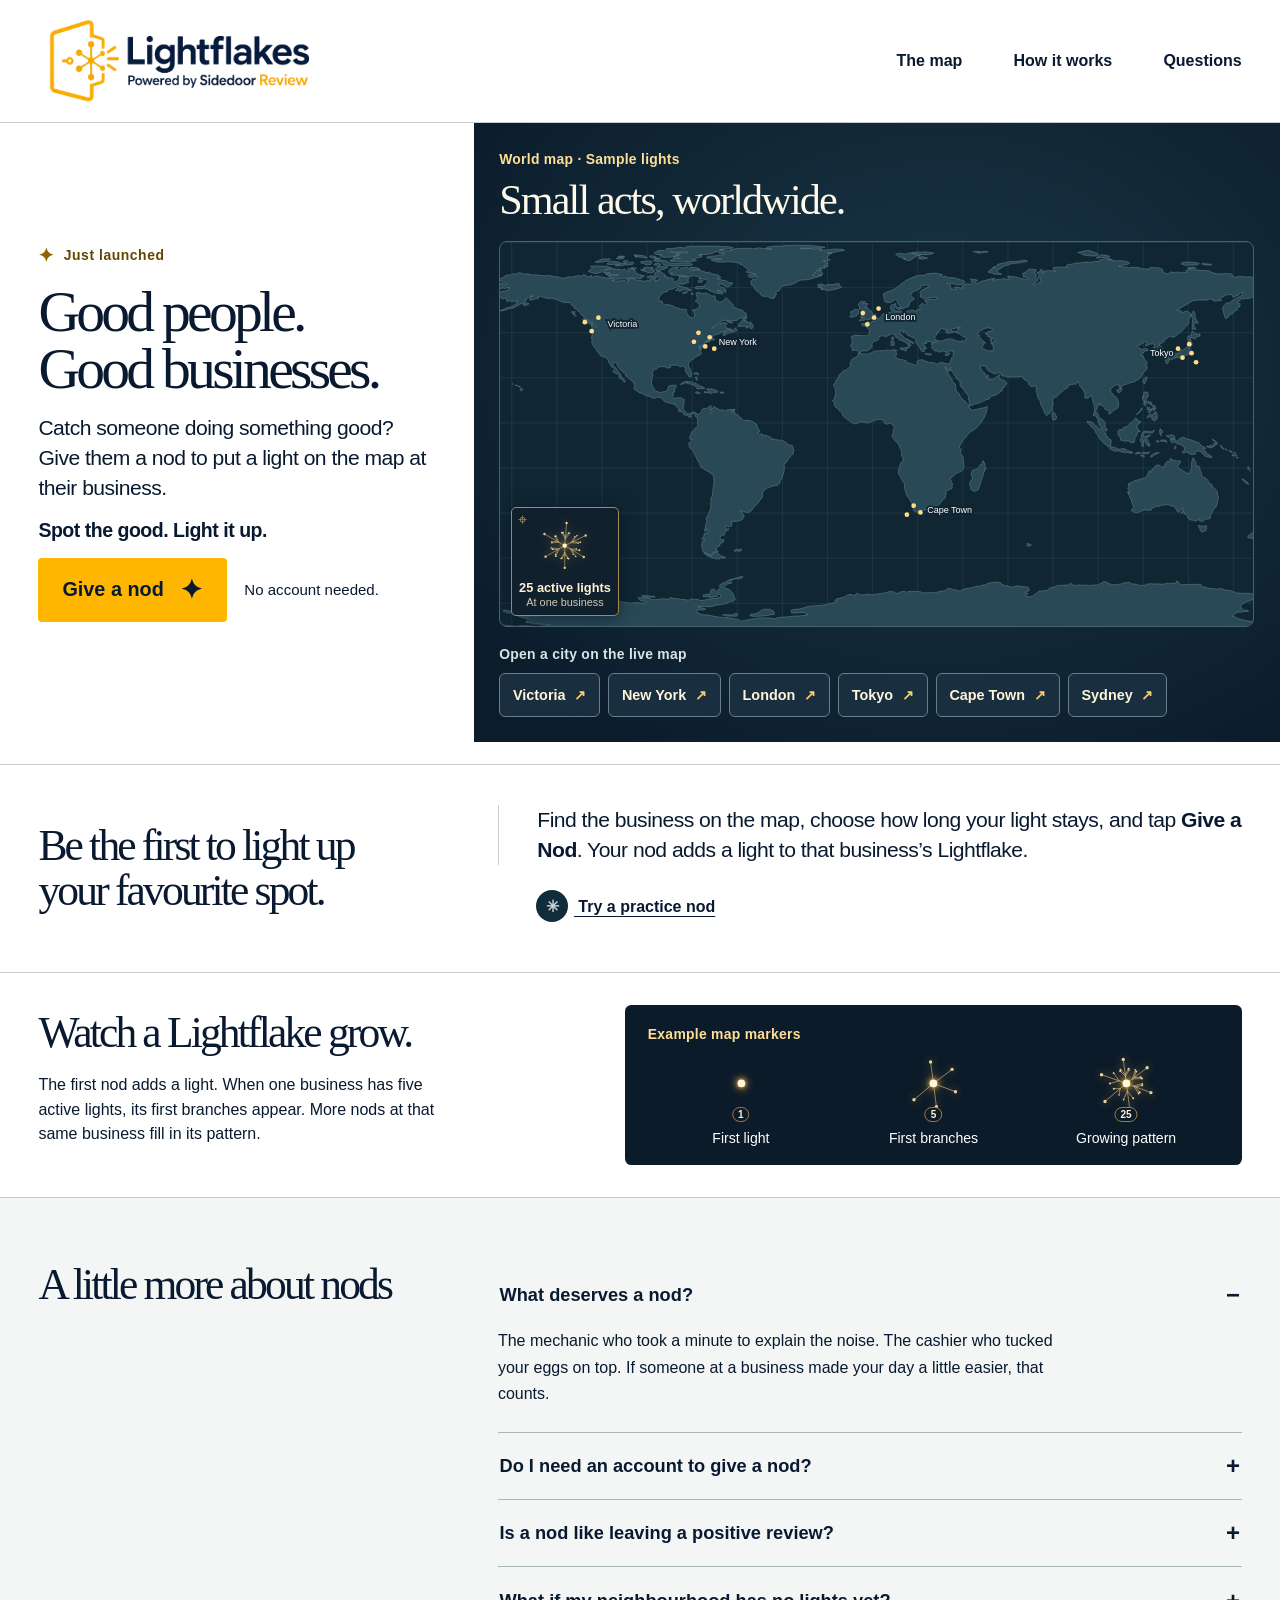
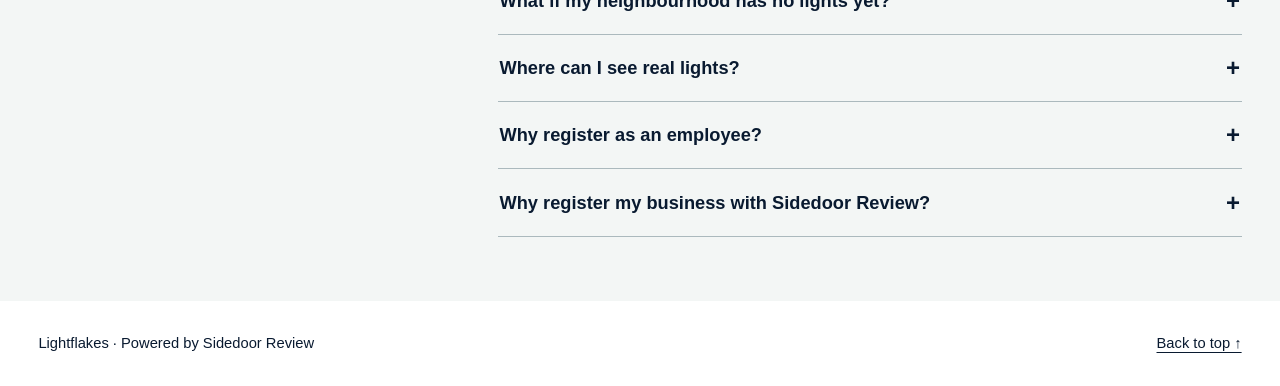
==== commit 623346f6: "Show individual area lights and identify business-specific growth" ====
--- a/index.html
+++ b/index.html
@@ -26,22 +26,22 @@
       <strong class="launch">Just launched</strong>
       <h1 id="headline">Good people.<br>Good businesses.</h1>
       <p>Catch someone doing something good? Give them a nod to put a light on the map at their business.</p>
-      <strong class="prompt">Spot the good. Light it up.</strong>
+      <strong class="prompt">Spot the good. Light it up.</strong>
       <div class="action"><a class="cta" href="https://sidedoorreview.com/maps">Give a nod <span aria-hidden="true">✦</span></a><small>No account needed.</small></div>
         </div>
-    <figure class="world atlas-panel"><div class="world-head"><span class="map-label">World map · Sample lights</span><h2>Small acts, worldwide.</h2></div><div class="map-frame"><svg class="atlas" viewBox="15 0 334 151" role="img" aria-label="Five example city markers, each showing three to five active lights"><defs><pattern id="grid" width="20" height="20" patternUnits="userSpaceOnUse"><path d="M20 0H0V20" fill="none" stroke="#335462" stroke-width=".28"/></pattern></defs><rect width="360" height="180" fill="url(#grid)"/><path d="M120.4,165.0L120.1,165.5L119.8,166.0L117.7,165.9L115.5,165.9L114.3,165.6L114.3,165.5L113.7,165.3L116.0,165.3L118.1,165.4L118.9,165.0L119.4,164.6L120.4,165.0ZM20.8,164.5L18.9,164.6L17.6,164.3L17.0,163.9L16.9,163.9L16.3,163.6L16.3,163.6L16.9,163.2L18.8,163.4L19.8,163.7L20.5,164.0L20.8,164.5ZM134.8,163.0L136.1,163.5L136.5,164.1L136.6,164.5L136.7,165.0L135.1,165.3L133.5,165.6L131.6,165.8L129.5,166.0L127.1,166.0L125.8,165.6L126.0,165.2L128.1,164.9L129.0,164.6L129.6,164.2L130.1,163.8L130.7,163.5L131.3,163.0L131.3,163.0L131.8,163.0L133.3,162.8L134.8,163.0ZM58.8,158.5L60.1,158.7L61.3,158.5L60.7,158.8L59.8,159.1L58.4,159.0L57.4,158.7L57.4,158.7L57.6,158.3L58.8,158.5ZM54.4,158.5L56.0,158.9L55.4,158.8L54.1,158.7L52.7,158.5L52.7,158.5L53.4,158.2L54.4,158.5ZM81.0,156.9L82.1,157.1L83.2,157.0L83.8,157.5L83.0,157.4L81.8,157.5L80.6,157.4L79.2,157.5L78.2,157.3L77.7,156.9L77.7,156.9L78.3,156.7L79.6,156.9L81.0,156.9ZM111.5,156.0L111.7,156.4L111.5,156.8L111.2,157.2L110.0,157.3L108.9,157.5L107.6,157.5L108.1,157.1L106.9,157.2L105.8,157.4L105.0,157.1L105.0,156.7L106.1,156.3L106.1,156.3L106.8,156.2L107.9,156.2L108.2,155.7L108.3,155.3L108.3,154.5L108.8,154.0L109.7,153.9L110.3,154.3L110.5,154.6L110.9,155.1L111.3,155.5L111.5,156.0ZM121.4,149.2L121.0,149.4L120.2,149.2L119.4,149.3L118.7,149.5L118.0,149.8L117.5,150.1L117.4,150.5L117.4,150.9L117.9,151.2L117.2,151.4L116.3,151.5L115.7,151.8L115.1,152.2L114.5,152.6L114.3,153.0L114.7,153.4L115.2,153.7L116.0,153.9L116.8,154.2L117.2,154.6L117.4,155.0L117.7,155.4L118.2,155.7L118.5,156.1L118.6,157.0L118.9,157.4L119.0,157.8L119.3,158.2L119.2,158.7L118.6,159.1L118.0,159.4L116.7,159.6L116.3,159.9L115.6,160.3L114.1,160.6L112.8,160.8L111.6,161.0L110.2,161.2L109.4,161.6L107.8,161.7L106.0,161.6L104.4,161.7L102.8,161.7L103.1,162.1L104.6,162.3L105.7,162.6L106.3,162.9L105.2,163.2L103.5,163.1L102.1,163.4L102.0,163.8L102.0,164.2L103.2,164.5L103.4,164.9L104.6,165.3L106.8,165.4L108.6,165.7L110.0,166.0L111.8,166.3L114.3,166.5L116.7,166.7L118.4,167.0L120.3,167.4L121.3,167.8L121.8,168.2L123.0,167.9L124.6,167.6L126.4,167.3L128.5,167.0L130.2,166.7L132.7,166.7L135.2,166.8L137.2,167.1L137.8,166.7L139.2,166.4L141.8,166.3L143.7,166.1L145.6,165.9L147.7,165.8L149.9,165.6L151.5,165.3L150.7,165.0L150.3,164.6L150.3,164.3L148.4,164.3L146.3,164.5L144.4,164.5L144.1,164.1L144.2,163.3L144.7,163.1L146.1,162.9L147.8,162.7L149.0,162.4L150.2,162.1L151.1,161.7L152.5,161.5L153.8,161.4L154.5,161.3L156.1,161.2L157.5,161.1L158.8,160.9L160.0,160.7L161.1,160.4L162.5,160.1L163.4,159.8L164.3,159.5L164.6,159.1L163.5,158.9L163.9,158.5L164.6,158.1L165.6,158.0L166.7,157.7L167.7,157.4L168.5,157.0L169.0,156.5L169.7,156.3L170.9,156.3L171.4,156.7L172.6,156.7L172.6,156.3L173.1,155.9L174.2,156.0L174.5,156.4L175.7,156.5L177.0,156.3L178.2,156.2L179.3,156.2L179.8,156.6L180.9,156.3L181.9,156.1L183.0,156.0L184.1,155.9L185.2,155.6L186.3,155.5L187.1,155.2L187.7,154.9L188.5,155.1L189.5,155.0L190.2,155.5L190.8,155.8L192.0,155.6L192.4,155.2L193.4,155.0L194.7,155.0L195.1,155.4L195.9,155.0L197.0,154.9L198.2,154.9L199.3,154.9L200.4,155.0L201.5,155.1L201.9,155.4L202.6,155.7L203.7,155.5L204.8,155.5L206.0,155.5L207.1,155.5L208.1,155.3L209.2,155.2L210.0,154.9L211.0,154.8L212.0,154.7L212.8,154.4L213.3,153.8L213.9,153.5L214.9,153.7L215.3,154.0L216.2,154.2L217.2,154.2L217.9,154.5L218.6,154.8L219.7,154.5L220.0,154.1L220.9,153.9L222.0,153.6L222.9,153.5L224.1,153.3L224.9,153.1L225.7,152.8L226.5,152.6L227.4,152.7L228.3,152.4L229.0,152.1L229.9,152.1L230.8,151.9L230.9,151.5L231.8,151.2L232.6,151.1L233.6,150.9L234.5,150.8L235.4,150.9L236.4,151.0L237.2,151.2L237.3,151.7L238.1,152.0L238.7,152.3L239.9,152.4L240.6,152.7L241.4,153.0L242.4,153.0L243.2,152.8L244.1,152.4L245.0,152.6L246.0,152.7L246.9,152.9L247.9,152.9L248.9,152.9L249.7,154.0L249.7,154.2L249.6,154.7L248.6,154.9L247.8,155.3L247.9,155.7L249.1,155.7L248.9,156.1L248.4,156.4L247.9,156.9L248.7,157.2L249.9,157.3L251.0,157.1L251.6,156.7L251.9,156.3L252.5,156.0L253.1,155.7L253.3,155.4L253.9,154.9L254.5,154.8L255.6,154.7L256.6,154.6L257.6,154.5L258.1,154.1L258.4,153.7L259.1,153.3L260.1,153.1L260.9,152.9L261.5,152.5L262.1,152.4L262.8,152.2L263.8,152.3L264.7,152.2L265.7,152.1L266.8,152.2L267.5,151.9L268.0,151.2L268.4,151.5L268.8,152.0L269.7,152.2L270.6,152.2L271.6,152.1L272.6,152.2L273.5,152.2L274.2,152.1L275.0,152.2L275.8,152.4L276.7,152.2L277.8,152.2L278.7,152.1L279.7,152.2L280.4,151.9L280.9,151.6L281.6,151.3L282.8,150.6L283.5,150.7L284.2,151.0L284.9,151.3L286.2,151.9L287.2,152.0L288.1,152.0L289.2,151.8L290.2,151.7L291.1,151.4L291.7,151.1L292.9,151.1L293.6,150.9L294.4,151.1L294.9,151.4L295.6,151.7L296.7,151.7L297.4,151.9L298.6,152.2L299.8,152.3L300.9,152.2L301.7,151.9L302.3,151.6L303.2,151.5L304.1,151.6L305.2,151.7L306.1,151.6L307.0,151.6L307.9,151.7L308.8,151.8L309.7,151.6L310.8,151.4L311.8,151.4L312.9,151.4L313.9,151.3L314.8,151.2L315.0,150.7L315.1,150.3L315.7,150.6L315.9,151.0L316.2,151.4L316.6,151.8L317.5,152.0L318.6,151.9L319.9,151.9L320.8,151.8L322.1,151.8L323.1,151.8L324.4,151.8L325.5,151.9L326.2,152.2L326.0,152.6L326.6,152.9L327.7,153.1L328.8,153.4L330.1,153.6L331.5,153.7L332.5,153.9L333.6,153.9L334.3,153.6L335.2,153.8L335.9,154.1L336.8,154.4L338.0,154.5L339.2,154.6L339.7,155.0L340.8,155.2L341.6,155.6L342.7,155.7L343.8,155.7L344.9,155.8L346.1,155.8L347.3,155.8L348.4,156.0L349.5,156.2L350.5,156.4L351.2,156.7L351.1,157.1L350.6,157.4L350.1,157.9L349.8,158.2L349.3,158.7L348.0,158.8L347.4,159.2L346.1,159.4L345.6,159.8L345.0,160.1L344.2,160.5L343.8,160.9L343.6,161.2L343.5,161.7L343.5,162.1L344.1,162.5L344.3,162.8L344.7,163.2L346.6,163.3L347.0,163.8L345.2,163.9L343.7,164.1L341.8,164.2L340.9,164.7L340.7,165.2L340.3,165.6L339.8,165.9L341.1,166.3L341.6,166.7L342.5,167.1L343.7,167.4L345.1,167.7L346.6,168.0L348.9,168.3L349.4,168.8L352.3,169.0L352.5,169.1L353.2,169.4L356.0,169.2L358.3,169.5L360.0,169.7L360.0,175.0L0.0,175.0L0.0,169.7L0.1,169.7L0.9,169.1L2.7,169.5L2.9,169.4L3.1,169.3L3.5,169.2L3.8,169.1L3.9,169.1L4.1,169.1L4.2,169.1L5.6,169.5L6.9,169.1L7.1,169.1L10.0,168.9L11.0,169.1L11.5,169.2L13.0,169.6L15.8,169.8L18.1,170.1L21.9,170.4L24.8,170.1L29.1,170.3L31.5,170.6L34.1,170.3L36.9,170.0L37.1,169.6L33.2,169.5L29.9,169.3L29.1,168.9L26.4,168.7L26.6,168.2L27.0,167.8L27.3,167.5L27.1,167.0L25.5,166.8L24.7,166.4L23.2,166.1L25.6,166.2L27.9,166.0L29.4,166.3L31.1,166.0L32.8,165.7L33.6,165.3L33.2,164.9L31.9,164.7L30.5,164.4L28.4,164.3L26.6,164.2L24.7,164.1L24.0,163.7L22.7,163.4L21.9,163.0L21.6,161.9L22.1,162.0L23.0,162.3L24.7,162.2L26.3,162.1L27.1,162.5L28.7,162.4L30.0,162.2L31.3,161.9L32.4,161.6L33.9,161.5L33.9,161.1L33.5,160.7L33.8,160.4L35.1,160.2L35.7,160.5L37.2,160.3L38.4,160.1L39.8,160.1L41.1,160.0L42.5,159.7L43.6,159.5L44.8,159.3L45.6,159.4L46.3,159.4L47.7,159.3L49.1,159.5L50.4,159.5L51.8,159.3L53.1,159.4L54.6,159.5L56.0,159.5L57.4,159.5L58.9,159.5L60.3,159.5L61.3,159.2L62.5,159.0L63.8,159.2L65.0,159.1L66.1,158.7L66.7,159.0L67.1,159.4L67.7,159.7L68.7,159.4L69.9,159.8L71.3,159.9L72.4,160.2L73.9,160.1L75.1,159.9L76.6,160.0L78.0,160.1L79.4,160.3L79.9,159.9L79.2,159.5L78.7,159.2L77.5,159.1L76.9,158.7L76.7,158.4L76.3,157.6L77.1,157.8L78.4,157.8L79.7,157.8L80.9,157.9L81.9,158.2L82.3,158.6L83.7,158.6L85.0,158.5L86.3,158.3L87.6,158.2L88.6,158.4L89.9,158.3L90.8,157.6L91.6,158.0L92.7,158.2L94.0,158.1L94.8,158.5L96.1,158.5L97.3,158.6L98.5,158.9L99.3,158.5L99.7,158.1L100.7,158.5L102.1,158.4L103.1,158.6L103.8,159.0L105.1,158.9L106.1,158.7L107.2,158.4L108.4,158.3L109.8,158.1L111.1,158.0L112.0,157.8L112.6,157.5L112.9,157.0L112.7,156.6L112.4,156.2L112.1,155.9L111.8,155.5L111.5,155.1L111.5,154.7L111.6,154.3L112.0,154.0L112.4,153.5L112.6,153.1L112.4,152.7L112.3,152.3L112.7,151.9L113.3,151.6L113.9,151.2L114.6,150.9L115.4,150.6L115.8,150.2L116.4,149.9L117.0,149.6L118.0,149.6L118.6,149.3L119.3,149.1L120.1,149.0L120.8,148.7L121.4,148.4L122.2,148.3L122.8,148.5L122.4,148.9L121.4,149.2ZM112.3,138.8L113.5,139.4L115.0,139.7L114.5,140.2L113.5,140.3L113.0,139.9L112.7,140.3L111.9,140.6L110.8,140.5L110.0,140.2L109.0,140.1L107.7,139.5L106.7,139.0L105.3,137.8L106.2,138.0L107.6,138.7L108.9,139.1L109.4,138.6L109.7,137.9L110.7,137.5L111.4,137.6L111.4,137.6L111.8,138.1L112.3,138.8ZM121.5,136.1L122.3,136.6L122.0,136.9L120.6,137.2L120.2,136.8L119.3,137.3L118.8,136.8L120.0,136.3L120.8,136.5L121.5,136.1ZM250.3,134.7L248.7,134.8L248.7,134.2L248.9,133.8L248.9,133.6L249.6,133.9L250.5,134.1L250.6,134.3L250.3,134.7ZM325.4,125.8L326.4,126.1L326.9,126.0L327.7,125.8L328.3,125.9L328.4,127.1L328.0,127.4L327.9,128.2L327.6,127.9L326.9,128.6L326.7,128.6L326.0,128.5L325.4,127.7L325.3,127.0L324.7,126.2L324.7,125.7L325.4,125.8ZM353.0,125.9L353.2,126.3L354.0,125.9L354.2,126.3L354.2,126.8L353.9,127.2L353.2,128.0L352.7,128.4L353.1,128.9L352.3,128.9L351.5,129.2L351.2,129.9L350.6,130.9L349.8,131.4L349.3,131.6L348.4,131.6L347.8,131.3L346.7,131.2L346.5,130.9L347.0,130.1L348.3,129.1L348.9,128.9L349.7,128.6L350.5,128.0L351.1,127.5L351.6,126.8L351.9,126.5L352.1,126.0L352.8,125.5L353.0,125.9ZM354.6,121.2L355.3,122.2L355.4,121.5L355.8,121.8L356.0,122.6L356.8,122.9L357.4,123.0L358.0,122.6L358.5,122.7L358.3,123.6L358.0,124.2L357.2,124.1L356.9,124.4L357.0,124.9L356.9,125.1L356.5,125.6L356.0,126.3L355.2,126.7L355.1,126.4L354.7,126.3L355.2,125.5L354.9,124.9L353.8,124.5L353.9,124.1L354.6,123.8L354.7,123.0L354.7,122.4L354.3,121.7L354.3,121.5L353.8,121.1L353.1,120.2L352.6,119.5L353.0,119.5L353.6,120.0L354.3,120.3L354.6,121.2ZM347.1,107.2L346.7,107.4L346.2,107.1L345.5,106.7L344.8,106.1L344.2,105.4L344.0,105.1L344.5,105.1L345.0,105.5L345.5,105.8L345.8,106.1L346.6,106.7L347.1,107.2ZM358.4,102.3L358.7,102.6L358.6,103.2L357.9,103.3L357.4,103.2L357.3,102.7L357.7,102.4L358.1,102.5L358.4,102.3ZM359.4,101.8L358.7,102.0L358.6,101.6L359.1,101.4L359.4,101.4L360.0,101.1L360.0,101.6L359.4,101.8ZM0.1,101.5L0.0,101.6L0.0,101.1L0.2,101.0L0.1,101.5ZM347.8,101.5L347.5,101.6L347.2,101.2L347.2,100.9L347.8,101.5ZM347.1,99.9L347.3,100.7L347.0,100.6L346.8,100.7L346.6,100.4L346.6,99.6L347.1,99.9ZM230.1,98.6L230.2,99.8L230.5,100.2L230.4,100.7L230.2,101.0L229.9,100.4L229.7,100.7L229.9,101.5L229.8,101.9L229.5,102.1L229.4,103.0L229.0,104.1L228.5,105.5L227.9,107.4L227.5,108.8L227.1,109.9L226.3,110.2L225.4,110.6L224.8,110.3L224.0,110.0L223.8,109.5L223.7,108.6L223.3,107.8L223.3,107.1L223.4,106.3L223.9,106.2L223.9,105.8L224.4,105.1L224.5,104.4L224.2,104.0L224.0,103.3L224.0,102.4L224.3,101.9L224.4,101.2L224.9,101.2L225.5,101.0L225.9,100.8L226.3,100.8L226.9,100.2L227.7,99.6L228.0,99.1L227.9,98.7L228.3,98.8L228.8,98.1L228.9,97.5L229.2,97.0L229.5,97.5L229.8,97.9L230.1,98.6ZM323.6,98.8L323.9,99.5L324.6,99.2L324.9,99.6L325.4,100.0L325.3,100.4L325.5,101.3L325.6,101.8L325.9,101.9L326.2,102.8L326.1,103.3L326.4,104.0L327.5,104.5L328.2,105.0L328.8,105.4L328.7,105.6L329.3,106.3L329.7,107.3L330.1,107.1L330.5,107.6L330.7,107.4L330.9,108.5L331.6,109.1L332.1,109.5L332.9,110.3L333.1,111.1L333.2,111.6L333.1,112.3L333.6,113.1L333.5,114.0L333.3,114.5L333.1,115.4L333.1,115.9L332.9,116.6L332.5,117.6L331.7,118.0L331.3,118.8L331.0,119.3L330.7,120.2L330.3,120.7L330.1,121.4L329.9,122.1L330.0,122.4L329.4,122.8L328.3,122.8L327.4,123.2L326.9,123.6L326.3,124.0L325.5,123.6L324.9,123.4L325.0,122.9L324.5,123.1L323.6,123.8L322.7,123.5L322.2,123.4L321.6,123.3L320.6,123.0L320.0,122.4L319.8,121.6L319.6,121.1L319.1,120.7L318.1,120.6L318.4,120.1L318.2,119.4L317.7,120.1L316.8,120.3L317.4,119.7L317.5,119.1L317.9,118.6L317.8,117.9L317.0,118.8L316.4,119.1L316.0,119.9L315.2,119.5L315.2,118.9L314.6,118.2L314.1,117.8L314.3,117.6L313.0,117.0L312.3,117.0L311.3,116.5L309.5,116.6L308.2,116.9L307.1,117.3L306.1,117.2L305.1,117.7L304.2,118.0L304.0,118.5L303.7,118.9L302.8,118.9L302.2,119.0L301.3,118.8L300.6,118.9L299.9,119.0L299.3,119.5L299.0,119.5L298.5,119.7L298.0,120.1L297.3,120.0L296.6,120.0L295.6,119.4L295.0,119.2L295.0,118.6L295.5,118.5L295.7,118.3L295.7,117.9L295.8,117.2L295.7,116.6L295.2,115.6L295.0,115.0L295.0,114.5L294.6,113.8L294.6,113.5L294.2,113.1L294.0,112.3L293.5,111.5L293.3,111.1L293.8,111.5L293.4,110.6L293.9,110.9L294.2,111.3L294.2,110.8L293.7,110.0L293.6,109.7L293.4,109.4L293.5,108.8L293.7,108.6L293.8,108.1L293.7,107.5L294.1,106.8L294.2,107.5L294.6,106.8L295.5,106.5L295.9,106.1L296.7,105.7L297.2,105.6L297.4,105.7L298.2,105.4L298.8,105.3L299.0,105.0L299.3,105.0L299.8,105.0L300.9,104.7L301.4,104.2L301.7,103.7L302.2,103.2L302.3,102.8L302.3,102.3L303.0,101.4L303.4,102.3L303.9,102.1L303.5,101.6L303.8,101.1L304.3,101.3L304.4,100.6L304.9,100.1L305.2,99.7L305.7,99.5L305.7,99.2L306.1,99.3L306.1,99.1L306.6,99.0L307.1,98.8L307.8,99.3L308.4,99.9L309.0,99.9L309.6,100.0L309.4,99.4L309.9,98.6L310.3,98.4L310.2,98.1L310.6,97.5L311.2,97.2L311.7,97.3L312.6,97.1L312.6,96.6L311.8,96.3L312.4,96.1L313.0,96.4L313.6,96.8L314.4,97.0L314.7,96.9L315.3,97.2L315.9,97.0L316.3,97.0L316.5,96.9L317.0,97.4L316.7,97.9L316.3,98.3L316.0,98.3L316.1,98.7L315.8,99.2L315.4,99.7L315.5,100.0L316.3,100.6L317.1,100.9L317.6,101.2L318.3,101.8L318.6,101.8L319.1,102.1L319.3,102.4L320.2,102.7L320.9,102.4L321.1,101.8L321.3,101.4L321.4,100.8L321.7,100.0L321.6,99.6L321.6,99.3L321.5,98.7L321.7,97.9L321.8,97.7L321.7,97.4L321.9,96.9L322.1,96.3L322.1,96.0L322.5,95.7L322.8,96.2L322.9,96.8L323.1,96.9L323.2,97.3L323.5,97.8L323.6,98.4L323.6,98.8ZM342.1,95.5L342.4,95.8L341.7,95.8L341.3,95.2L341.9,95.4L342.1,95.5ZM300.7,95.2L300.3,95.3L299.0,94.6L299.9,94.4L300.4,94.7L300.8,95.0L300.7,95.2ZM340.9,94.9L340.5,94.9L339.8,94.8L339.6,94.6L339.7,94.2L340.4,94.4L340.7,94.6L340.9,94.9ZM341.7,94.6L341.5,94.8L340.8,93.9L340.6,93.3L340.9,93.3L341.3,94.1L341.7,94.6ZM304.4,95.1L303.6,95.4L303.5,95.2L303.6,94.9L304.0,94.3L305.0,93.9L305.1,93.7L305.9,93.4L306.6,93.4L307.0,93.3L307.3,93.4L307.0,93.7L305.9,94.1L305.1,94.4L304.4,95.1ZM297.9,93.1L298.3,93.4L298.9,93.3L299.1,93.7L298.0,93.9L297.3,94.0L296.7,94.0L297.1,93.5L297.6,93.4L297.9,93.1ZM302.9,93.1L302.8,93.6L301.3,93.9L299.9,93.8L299.9,93.4L300.7,93.2L301.3,93.5L302.0,93.5L302.9,93.1ZM339.9,93.3L339.9,93.5L339.1,93.1L338.6,92.8L338.2,92.4L338.4,92.3L338.8,92.6L339.6,93.0L339.9,93.3ZM337.5,92.3L337.3,92.4L336.9,92.2L336.5,91.8L336.5,91.6L337.1,92.0L337.5,92.3ZM288.6,91.8L290.5,91.9L290.8,91.5L292.6,91.9L293.0,92.6L294.5,92.8L295.7,93.4L294.6,93.8L293.5,93.3L292.6,93.4L291.5,93.3L290.6,93.1L289.4,92.7L288.7,92.6L288.3,92.8L286.5,92.4L286.3,91.9L285.4,91.9L286.1,90.9L287.3,91.0L288.1,91.3L288.5,91.4L288.6,91.8ZM314.7,91.2L314.2,91.9L314.1,91.1L314.3,90.8L314.5,90.4L314.7,90.7L314.7,91.2ZM335.9,91.8L335.6,91.9L335.2,91.5L334.7,90.9L334.5,90.1L334.7,90.0L334.8,90.3L335.1,90.6L335.5,91.2L336.0,91.5L335.9,91.8ZM332.0,90.5L331.5,90.6L331.3,90.8L330.8,91.1L330.2,91.3L329.7,91.3L328.9,91.0L328.3,90.7L328.4,90.4L329.3,90.6L329.8,90.5L330.0,90.0L330.1,90.0L330.2,90.5L330.8,90.5L331.1,90.1L331.6,89.8L331.5,89.2L332.1,89.1L332.3,89.3L332.3,89.9L332.0,90.5ZM307.2,88.5L306.9,88.8L306.2,88.6L306.0,88.2L307.0,88.1L307.2,88.5ZM310.5,88.1L310.8,88.9L310.0,88.4L309.2,88.4L308.6,88.4L307.9,88.4L308.1,87.8L309.4,87.8L310.5,88.1ZM333.1,89.5L332.8,89.8L332.6,89.2L332.4,88.8L332.0,88.5L331.4,88.0L330.7,87.7L330.9,87.5L331.5,87.8L331.8,88.0L332.2,88.2L332.6,88.7L333.0,89.0L333.1,89.5ZM314.1,86.2L314.4,87.8L315.5,88.4L316.3,87.3L317.4,86.7L318.3,86.7L319.2,87.1L319.9,87.4L321.0,87.6L322.7,88.3L324.6,88.9L325.3,89.4L325.8,89.9L326.0,90.5L327.6,91.1L327.9,91.6L327.0,91.7L327.2,92.4L328.1,93.0L328.7,94.1L329.3,94.1L329.3,94.5L330.0,94.7L329.7,94.9L330.8,95.3L330.7,95.6L330.0,95.7L329.8,95.4L328.9,95.3L327.9,95.1L327.1,94.5L326.6,93.9L326.0,93.1L324.7,92.6L323.9,92.9L323.3,93.2L323.4,94.0L322.6,94.3L322.1,94.2L321.0,94.1L320.1,93.3L319.1,93.1L318.9,93.4L317.6,93.4L318.0,92.6L318.7,92.3L318.4,91.2L317.9,90.4L316.0,89.5L315.2,89.5L313.7,88.5L313.4,89.0L313.0,89.1L312.8,88.7L312.8,88.3L312.0,87.8L313.1,87.5L313.8,87.5L313.7,87.2L312.2,87.2L311.8,86.6L310.9,86.4L310.5,85.9L311.9,85.7L312.4,85.4L314.0,85.8L314.1,86.2ZM305.2,83.6L304.4,84.6L303.7,84.8L302.7,84.6L301.1,84.6L300.2,84.8L300.0,85.5L300.9,86.4L301.5,86.0L303.3,85.6L303.3,86.1L302.8,85.9L302.4,86.5L301.5,86.9L302.5,88.2L302.3,88.5L303.2,89.7L303.2,90.3L302.6,90.6L302.2,90.3L302.7,89.5L301.7,89.9L301.5,89.6L301.6,89.2L300.9,88.6L301.0,87.6L300.3,87.9L300.4,89.1L300.4,90.5L299.8,90.7L299.4,90.4L299.7,89.5L299.5,88.5L299.1,88.5L298.8,87.8L299.2,87.1L299.3,86.4L299.8,84.8L300.0,84.4L300.9,83.7L301.7,84.0L302.9,84.1L304.1,84.1L305.1,83.4L305.2,83.6ZM308.7,83.9L308.6,84.7L308.1,84.6L308.0,85.3L308.4,85.8L308.1,85.9L307.7,85.3L307.4,84.0L307.6,83.2L307.9,82.8L308.0,83.4L308.6,83.5L308.7,83.9ZM285.8,90.9L284.7,90.9L283.9,90.0L282.6,89.2L282.2,88.6L281.4,87.8L280.9,87.1L280.1,85.7L279.3,84.8L279.0,84.0L278.6,83.2L277.7,82.5L277.2,81.7L276.4,81.1L275.4,80.0L275.3,79.5L275.9,79.6L277.5,79.8L278.4,80.7L279.1,81.4L279.7,81.8L280.6,82.9L281.7,82.9L282.5,83.6L283.1,84.4L283.8,84.9L283.4,85.7L284.0,86.1L284.4,86.1L284.5,86.8L284.9,87.3L285.6,87.4L286.1,88.1L285.9,89.3L285.8,90.9ZM297.9,83.2L299.0,84.1L297.8,84.2L297.5,84.9L297.5,85.8L296.6,86.5L296.5,87.5L296.1,89.0L296.0,88.7L294.9,89.1L294.5,88.5L293.8,88.4L293.3,88.1L292.1,88.5L291.7,88.0L291.0,88.0L290.2,87.9L290.1,86.6L289.6,86.3L289.1,85.5L289.0,84.6L289.1,83.7L289.7,83.0L290.4,83.3L291.2,83.1L291.4,82.3L291.8,82.1L293.0,81.9L293.7,81.1L294.2,80.5L294.6,80.1L295.5,79.6L296.2,78.9L296.7,78.1L297.1,78.1L297.6,78.6L297.7,79.0L298.3,79.3L299.2,79.6L299.1,80.0L298.4,80.0L298.6,80.5L297.9,80.9L297.3,81.8L298.0,82.7L297.9,83.2ZM306.4,76.6L306.5,77.2L306.5,77.8L306.2,78.7L305.8,77.7L305.4,78.2L305.7,79.0L305.4,79.4L304.2,78.8L303.9,78.1L304.2,77.6L303.6,77.2L303.3,77.6L302.8,77.5L302.1,78.1L301.9,77.8L302.3,77.0L302.9,76.7L303.5,76.3L303.8,76.8L304.6,76.5L304.8,76.0L305.5,76.0L305.4,75.2L306.2,75.7L306.3,76.2L306.4,76.6ZM261.2,78.8L260.3,79.0L259.9,78.2L259.7,76.8L260.1,75.2L260.8,75.7L261.3,76.4L261.8,77.5L261.6,78.5L261.2,78.8ZM119.1,74.9L118.2,75.0L118.0,74.9L118.3,74.6L118.3,74.2L118.9,74.1L119.1,74.1L119.1,74.9ZM304.0,74.7L303.6,75.0L303.3,75.7L303.0,76.0L302.4,75.3L302.6,75.0L302.8,74.7L302.9,74.1L303.5,74.1L303.3,74.7L304.1,73.8L304.0,74.7ZM298.5,75.7L297.2,76.6L297.7,75.9L298.4,75.3L299.0,74.6L299.5,73.6L299.7,74.4L299.0,75.0L298.5,75.7ZM301.9,73.1L302.5,73.4L303.1,73.4L303.1,73.8L302.6,74.3L302.0,74.6L302.0,74.1L302.0,73.6L301.9,73.1ZM305.5,72.8L305.8,74.0L305.0,73.7L305.0,74.0L305.3,74.6L304.8,74.9L304.8,74.2L304.5,74.1L304.3,73.5L304.9,73.6L304.9,73.2L304.3,72.4L305.2,72.5L305.5,72.8ZM301.5,71.9L301.3,72.8L300.8,72.3L300.3,71.5L301.2,71.6L301.5,71.9ZM301.3,66.5L301.9,66.8L302.2,66.5L302.3,66.8L302.2,67.2L302.5,67.9L302.3,68.7L301.7,69.1L301.5,69.9L301.7,70.7L302.3,70.8L302.7,70.7L304.0,71.2L303.9,71.8L304.2,72.0L304.1,72.5L303.3,72.0L302.9,71.4L302.7,71.8L302.0,71.2L301.1,71.4L300.6,71.1L300.7,70.7L301.0,70.5L300.7,70.2L300.6,70.6L300.1,70.0L299.9,69.6L299.9,68.6L300.3,69.0L300.4,67.4L300.7,66.5L301.3,66.5ZM114.4,66.8L114.2,67.0L113.4,67.0L112.8,67.1L112.8,66.6L112.9,66.5L113.7,66.5L114.2,66.6L114.4,66.8ZM103.1,67.1L102.8,67.3L102.2,67.1L101.7,66.8L101.8,66.5L102.2,66.5L102.4,66.5L103.1,66.6L103.6,66.8L103.8,67.1L103.1,67.1ZM107.4,65.1L108.3,65.3L108.4,65.1L109.2,65.1L109.8,65.4L110.0,65.4L110.2,65.7L110.8,65.7L110.7,66.0L111.2,66.0L111.7,66.4L111.3,66.8L110.8,66.6L110.4,66.6L110.0,66.6L109.9,66.8L109.5,66.8L109.3,66.6L109.0,66.7L108.6,67.4L108.3,67.2L108.3,67.0L107.6,66.8L107.2,66.9L106.5,66.8L106.1,67.0L105.5,66.7L105.6,66.3L106.6,66.5L107.3,66.6L107.7,66.3L107.2,65.9L107.2,65.5L106.6,65.4L106.8,65.1L107.4,65.1ZM290.3,66.3L289.5,66.8L288.7,66.5L288.6,65.6L289.1,65.2L290.2,64.9L290.8,64.9L291.0,65.3L290.6,65.7L290.3,66.3ZM24.5,65.9L24.3,66.1L24.1,65.9L24.1,65.7L23.9,65.3L24.0,65.2L24.1,65.0L24.1,64.8L24.1,64.7L24.2,64.8L24.6,64.9L24.8,65.0L24.9,65.1L25.2,65.5L25.2,65.5L24.8,65.8L24.5,65.9ZM23.9,64.4L23.6,64.4L23.4,64.2L23.3,64.1L23.3,64.1L23.4,64.0L23.7,64.1L24.0,64.2L23.9,64.4ZM23.2,63.8L23.2,63.9L22.7,63.9L22.7,63.8L23.2,63.8ZM22.3,63.7L22.3,63.7L22.2,63.7L21.9,63.7L21.7,63.5L21.7,63.4L22.0,63.3L22.1,63.3L22.3,63.7ZM20.7,63.0L20.5,63.1L20.2,62.9L20.3,62.9L20.4,62.8L20.6,62.8L20.7,63.0ZM100.3,62.2L100.7,62.6L101.7,62.5L102.0,62.7L102.9,63.3L103.5,63.8L103.8,63.8L104.4,64.0L104.3,64.3L105.1,64.3L105.8,64.7L105.7,64.9L105.0,65.1L104.4,65.1L103.7,65.0L102.2,65.1L102.9,64.6L102.5,64.3L101.9,64.3L101.5,64.0L101.3,63.4L100.7,63.4L99.8,63.2L99.5,63.0L98.2,62.8L97.8,62.6L98.2,62.4L97.2,62.3L96.5,62.8L96.1,62.8L95.9,63.1L95.5,63.2L95.0,63.1L95.6,62.8L95.8,62.4L96.2,62.2L96.7,62.0L97.5,61.9L97.7,61.8L98.6,61.9L99.4,61.9L100.3,62.2ZM102.5,61.2L102.2,61.3L102.0,60.7L101.6,60.4L101.8,59.8L102.1,59.8L102.5,60.7L102.5,61.2ZM301.2,62.2L300.7,63.0L300.2,62.2L300.1,61.4L300.7,60.5L301.5,59.7L302.0,60.0L301.8,60.6L301.2,62.2ZM102.2,58.4L101.1,58.6L101.0,58.2L101.5,58.1L102.2,58.2L102.2,58.4ZM103.0,58.4L102.8,59.1L102.6,59.0L102.7,58.5L102.2,58.1L102.2,58.0L103.0,58.4ZM314.6,50.9L314.8,51.2L314.2,51.8L313.8,51.5L313.3,51.7L313.0,52.3L312.4,52.0L312.4,51.5L312.9,50.9L313.5,51.1L313.9,50.6L314.6,50.9ZM214.6,49.3L213.9,49.8L214.0,49.9L214.0,50.0L213.0,50.4L212.5,50.3L212.3,49.9L212.7,49.9L212.8,49.9L212.9,49.6L213.7,49.6L214.6,49.3ZM203.7,49.3L204.2,49.6L205.0,49.6L205.8,49.6L205.7,49.8L206.3,49.7L206.2,50.0L204.7,50.1L204.7,49.9L203.5,49.7L203.7,49.3ZM195.5,46.8L195.2,47.6L195.3,47.9L195.1,48.4L194.3,48.0L193.8,47.9L192.4,47.4L192.6,46.9L193.7,47.0L194.8,46.9L195.5,46.8ZM189.2,43.8L189.8,44.5L189.7,45.8L189.2,45.8L188.8,46.1L188.4,45.8L188.4,44.6L188.2,44.0L188.7,44.1L189.2,43.8ZM321.0,47.9L320.6,48.7L320.8,49.2L320.3,49.9L319.0,50.3L317.2,50.4L315.8,51.5L315.1,51.2L315.1,50.4L313.3,50.6L312.2,51.1L311.0,51.1L312.0,51.9L311.3,53.5L310.7,54.0L310.2,53.6L310.4,52.7L309.8,52.4L309.4,51.7L310.4,51.4L310.9,50.8L311.9,50.3L312.6,49.6L314.6,49.3L315.7,49.5L316.7,47.7L317.4,48.2L318.9,47.2L319.4,46.8L320.1,45.6L319.9,44.4L320.3,43.8L321.4,43.6L321.9,45.0L321.9,45.8L321.0,46.8L321.0,47.9ZM189.6,42.8L189.2,43.6L188.8,43.4L188.5,42.7L188.7,42.4L189.4,42.0L189.6,42.8ZM323.9,40.8L324.6,41.0L325.3,40.6L325.5,41.7L324.1,42.0L323.2,43.0L321.6,42.3L321.1,43.4L320.0,43.4L319.8,42.4L320.3,41.7L321.4,41.6L321.7,40.2L322.0,39.4L323.1,40.5L323.9,40.8ZM116.3,38.4L117.1,38.6L118.0,38.6L117.5,39.0L117.1,39.0L115.9,38.6L115.6,38.3L116.0,38.0L116.3,38.4ZM118.2,35.9L117.7,35.9L116.4,35.6L115.5,35.1L115.8,35.0L117.1,35.3L118.2,35.7L118.2,35.9ZM56.5,36.5L56.0,36.6L54.3,36.2L54.0,35.8L53.1,35.5L53.0,35.2L51.9,35.0L51.6,34.5L51.6,34.2L52.7,34.4L53.3,34.6L54.2,34.7L54.6,35.0L55.1,35.5L56.1,35.9L56.5,36.5ZM123.9,34.3L123.2,35.2L123.9,34.8L124.5,35.1L124.2,35.4L125.1,35.7L125.5,35.4L126.5,35.8L126.2,36.5L126.9,36.3L127.0,36.8L127.4,37.5L126.9,38.3L126.5,38.4L125.8,38.2L126.0,37.4L125.8,37.2L124.6,38.1L124.0,38.1L124.7,37.6L123.7,37.4L122.7,37.4L120.7,37.4L120.6,37.1L121.2,36.7L120.8,36.5L121.6,35.9L122.6,34.3L123.3,33.7L124.1,33.4L124.6,33.4L124.4,33.7L123.9,34.3ZM47.3,31.0L47.3,31.0L47.3,31.0L47.3,31.0L48.3,30.9L48.0,32.0L48.8,32.8L48.4,32.8L47.8,32.4L47.5,31.9L46.9,31.6L46.8,31.1L46.8,30.8L47.3,31.0ZM323.6,34.3L324.7,36.0L323.2,35.7L322.6,37.1L323.5,38.2L323.5,38.9L322.7,38.3L322.1,39.0L321.9,38.2L322.0,37.2L321.9,36.1L322.1,35.4L322.2,34.0L321.6,33.1L321.7,31.7L322.6,31.2L322.2,30.8L322.7,30.6L322.9,31.3L323.3,32.3L323.2,33.2L323.6,34.3ZM173.2,32.7L171.4,33.3L170.0,33.2L170.8,32.1L170.3,31.1L171.7,30.3L172.4,29.9L173.3,29.8L174.3,30.4L173.8,31.1L174.0,31.8L173.2,32.7ZM192.7,29.4L192.1,30.2L191.0,29.6L190.9,29.2L192.4,28.9L192.7,29.4ZM27.0,27.9L26.0,28.3L25.5,28.0L25.3,27.5L26.2,27.2L26.8,27.0L27.4,27.1L27.9,27.4L27.0,27.9ZM177.0,26.4L175.9,27.4L176.9,27.3L178.0,27.3L177.8,28.1L176.9,29.0L177.9,29.1L178.9,30.4L179.6,30.5L180.2,31.7L180.5,32.1L181.7,32.3L181.6,32.9L181.1,33.2L181.4,33.7L180.6,34.2L179.2,34.2L177.5,34.5L177.0,34.3L176.4,34.8L175.5,34.7L174.8,35.0L174.2,34.8L175.7,33.8L176.6,33.6L175.0,33.4L174.7,33.0L175.8,32.7L175.2,32.2L175.4,31.5L176.9,31.6L177.1,31.0L176.4,30.4L175.2,30.2L174.9,29.9L175.3,29.5L175.0,29.2L174.4,29.7L174.4,28.7L173.9,28.2L174.2,27.2L175.0,26.4L175.8,26.4L177.0,26.4ZM14.4,25.1L13.8,25.2L13.2,25.1L12.5,24.8L13.5,24.6L14.3,24.7L14.4,25.1ZM100.7,22.8L100.3,23.4L99.9,23.3L99.6,23.0L99.7,22.9L100.1,22.6L100.5,22.6L100.7,22.8ZM98.1,22.3L96.9,22.8L96.2,22.8L96.0,22.5L96.7,22.1L98.1,22.1L98.1,22.3ZM8.3,21.2L8.9,21.4L9.5,21.3L10.3,21.6L11.3,21.7L11.2,21.8L10.5,22.0L9.7,21.8L9.3,21.6L8.4,21.7L8.2,21.6L8.3,21.2ZM94.8,19.3L95.0,19.8L95.5,19.6L96.1,19.9L97.2,20.2L98.4,20.5L98.4,21.0L99.2,20.9L99.9,21.3L99.0,21.6L97.5,21.3L96.9,20.9L95.9,21.4L94.5,21.9L94.1,21.4L92.8,21.5L93.6,21.0L93.8,20.2L94.1,19.3L94.8,19.3ZM165.5,18.5L165.3,19.2L166.4,19.9L165.1,20.6L162.2,21.3L161.3,21.5L160.0,21.4L157.2,21.0L158.2,20.6L156.0,20.1L157.8,19.9L157.8,19.6L155.7,19.4L156.3,18.7L157.9,18.6L159.4,19.3L160.9,18.7L162.2,19.0L163.8,18.5L165.5,18.5ZM104.1,17.9L103.0,17.9L102.8,17.4L103.2,16.9L104.1,16.7L104.9,17.0L104.9,17.4L104.8,17.6L104.1,17.9ZM5.0,18.4L5.7,18.7L5.4,17.9L8.1,18.1L10.1,19.0L9.1,19.5L7.5,19.6L7.4,20.5L7.0,20.7L6.1,20.7L5.3,20.4L4.0,20.1L3.8,19.6L2.8,19.5L1.6,19.6L1.1,19.3L1.3,18.9L0.1,19.1L0.6,19.6L0.0,20.0L0.0,16.0L2.4,16.8L5.1,17.8L5.0,18.4ZM84.4,15.9L83.7,16.2L82.4,15.9L81.6,16.0L80.2,15.6L81.1,15.3L81.8,14.9L82.8,15.1L83.4,15.3L83.7,15.5L84.4,15.9ZM360.0,14.2L358.9,14.2L358.7,13.9L360.0,13.5L360.0,14.2ZM1.3,14.1L0.0,14.2L0.0,13.5L0.1,13.4L1.0,13.4L2.4,13.7L2.3,13.9L1.3,14.1ZM89.5,15.5L89.4,16.5L90.8,15.7L92.0,16.4L91.7,17.1L92.6,17.8L93.7,17.1L94.4,16.2L94.5,15.1L95.9,15.2L97.4,15.3L98.7,15.8L98.8,16.3L98.0,16.9L98.7,17.4L98.6,17.9L96.7,18.6L95.3,18.7L94.2,18.4L93.9,18.9L93.0,19.8L92.7,20.2L91.5,20.9L90.1,21.0L89.3,21.4L89.2,22.0L88.1,22.2L86.8,23.0L85.8,24.1L85.4,24.9L85.3,26.1L86.8,26.2L87.2,27.2L87.7,27.9L89.1,27.7L91.0,28.1L92.0,28.5L92.7,29.0L93.9,29.3L95.0,29.7L96.6,29.8L97.7,29.9L97.6,30.7L97.9,31.7L98.6,32.8L100.1,33.8L100.9,33.5L101.4,32.4L100.9,30.9L100.2,30.3L101.8,29.9L102.9,29.2L103.5,28.5L103.4,27.8L102.7,26.9L101.5,26.2L102.7,25.1L102.2,24.2L101.9,22.7L102.6,22.4L104.3,22.7L105.3,22.8L106.2,22.6L107.1,22.9L108.3,23.5L108.6,23.9L110.4,23.9L110.4,24.8L110.7,26.0L111.6,26.2L112.4,26.8L113.8,26.2L114.8,25.1L115.4,24.7L116.2,25.6L117.5,26.8L118.6,28.0L118.2,28.7L119.5,29.2L120.4,29.8L122.0,30.1L122.7,30.4L123.1,31.2L123.8,31.4L124.2,31.7L124.3,32.9L123.6,33.2L122.9,33.6L121.2,33.9L120.0,34.8L118.3,34.9L116.1,34.7L114.6,34.7L113.6,34.8L112.8,35.5L111.5,35.9L110.0,37.3L108.9,38.2L109.7,38.0L111.3,36.7L113.4,35.9L114.9,35.8L115.8,36.3L114.9,36.9L115.2,38.0L115.5,38.8L116.8,39.3L118.5,39.1L119.5,38.0L119.6,38.7L120.2,39.1L119.0,39.7L116.7,40.3L115.8,40.7L114.6,41.5L113.9,41.4L113.8,40.5L115.6,39.7L114.0,39.7L112.9,39.9L113.0,40.2L112.0,40.7L110.9,41.0L109.9,41.3L109.3,42.0L109.2,42.1L109.2,42.7L109.5,43.2L109.9,43.2L109.8,42.9L110.1,43.1L110.0,43.4L109.4,43.5L108.9,43.5L108.1,43.7L107.7,43.7L107.1,43.8L106.3,44.1L107.8,43.9L108.1,44.1L106.7,44.4L106.0,44.4L106.0,44.2L105.7,44.5L106.0,44.6L105.8,45.3L105.1,46.1L105.0,45.8L104.8,45.8L104.5,45.5L104.7,46.0L104.9,46.2L104.9,46.6L104.6,47.0L104.1,47.8L104.0,47.7L104.3,47.1L103.8,46.7L103.7,45.8L103.5,46.3L103.7,46.9L103.0,46.8L103.7,47.1L103.7,48.0L104.0,48.1L104.1,48.4L104.3,49.4L103.6,50.2L102.6,50.5L101.9,51.1L101.4,51.1L100.9,51.5L100.8,51.8L99.7,52.5L99.1,53.0L98.7,53.6L98.5,54.3L98.7,55.0L99.0,55.8L99.5,56.5L99.5,57.0L99.9,58.1L99.9,58.8L99.9,59.2L99.6,59.8L99.3,59.9L98.8,59.8L98.7,59.4L98.3,59.1L97.8,58.3L97.3,57.5L97.1,57.1L97.3,56.4L97.1,55.9L96.3,55.1L95.9,54.9L94.9,55.4L94.7,55.3L94.2,54.8L93.6,54.6L92.5,54.7L91.6,54.6L90.8,54.7L90.4,54.8L90.6,55.1L90.6,55.5L90.8,55.7L90.6,55.8L90.2,55.7L89.8,55.9L89.1,55.9L88.4,55.3L87.5,55.4L86.8,55.2L86.2,55.3L85.3,55.5L84.4,56.3L83.4,56.7L82.9,57.2L82.6,57.6L82.6,58.3L82.7,58.8L82.9,59.1L82.9,59.1L82.9,59.1L82.5,60.0L82.3,60.7L82.2,62.1L82.1,62.6L82.3,63.1L82.6,63.6L82.8,64.4L83.5,65.1L83.7,65.7L84.1,66.2L85.2,66.4L85.6,66.9L86.5,66.6L87.2,66.5L88.0,66.3L88.6,66.1L89.2,65.7L89.5,65.1L89.5,64.3L89.7,64.0L90.4,63.7L91.5,63.5L92.3,63.5L92.9,63.5L93.2,63.7L93.2,64.2L92.6,64.7L92.4,65.4L92.6,65.5L92.4,66.0L92.2,66.7L91.9,66.5L91.7,66.5L91.7,66.6L91.9,66.7L91.9,66.9L91.7,67.4L91.8,67.5L91.7,67.9L91.8,68.0L91.6,68.5L91.4,68.7L91.3,68.8L91.1,69.1L91.4,69.3L91.5,69.1L91.8,69.3L91.9,69.3L92.1,69.1L92.4,69.1L92.5,69.2L92.6,69.2L93.1,69.2L93.6,69.2L93.9,69.1L94.0,69.0L94.3,69.0L94.6,69.1L94.8,69.1L95.0,69.0L95.5,69.1L95.6,69.2L95.9,69.4L96.2,69.6L96.6,69.7L96.9,70.0L96.8,70.1L96.7,70.3L96.8,70.7L96.6,71.0L96.5,71.4L96.4,71.9L96.5,72.1L96.5,72.6L96.4,72.7L96.3,73.1L96.3,73.4L96.1,73.6L96.2,73.9L96.3,74.1L96.6,74.6L97.0,75.0L97.5,75.4L97.8,75.8L97.8,76.0L98.2,76.0L98.3,76.0L98.6,76.2L99.1,76.1L99.5,75.9L100.1,75.7L100.4,75.4L101.0,75.4L100.9,75.5L101.5,75.6L101.9,75.8L102.3,76.1L102.6,76.3L103.2,76.4L103.9,75.7L104.3,75.6L104.3,75.2L104.5,74.4L105.1,73.9L105.7,73.9L105.8,73.7L106.6,73.8L107.4,73.3L107.8,73.0L108.2,72.6L108.6,72.6L108.9,72.9L108.7,73.2L108.6,73.5L108.1,73.6L108.4,74.0L108.4,74.6L107.9,75.1L108.3,75.9L108.7,75.9L109.0,75.1L108.6,74.8L108.6,74.0L109.8,73.6L109.7,73.2L110.1,72.8L110.4,73.5L111.1,73.6L111.8,74.1L111.8,74.4L112.7,74.5L113.8,74.4L114.3,74.8L115.1,74.9L115.7,74.6L115.7,74.4L116.9,74.3L118.1,74.3L117.3,74.6L117.6,75.1L118.4,75.1L119.2,75.6L119.3,76.4L119.8,76.4L120.2,76.6L120.9,77.0L121.5,77.7L121.5,78.2L121.9,78.2L122.5,78.7L122.9,79.0L124.1,79.2L124.2,79.0L125.0,79.0L126.0,79.2L126.4,79.4L127.1,79.6L128.2,80.4L128.3,80.8L128.7,80.8L128.9,81.3L129.5,83.1L130.0,83.3L130.1,84.0L129.3,84.8L129.6,85.1L131.4,85.2L131.4,86.2L132.2,85.6L133.4,85.9L135.1,86.6L135.6,87.1L135.4,87.7L136.6,87.4L138.5,87.9L140.0,87.9L141.5,88.7L142.8,89.8L143.5,90.1L144.4,90.1L144.8,90.5L145.1,91.7L145.3,92.3L144.9,94.0L144.4,94.6L143.0,96.0L142.3,97.2L141.6,98.0L141.3,98.1L141.0,98.8L141.1,100.7L140.8,102.2L140.7,102.9L140.4,103.3L140.2,104.6L139.2,105.9L139.1,106.9L138.2,107.4L138.0,108.0L136.9,108.0L135.4,108.4L134.6,108.8L133.5,109.1L132.4,109.9L131.5,110.9L131.4,111.6L131.5,112.2L131.3,113.2L131.1,113.7L130.4,114.2L129.3,116.0L128.4,116.8L127.7,117.2L127.3,118.2L126.6,118.8L126.2,119.4L125.1,120.0L124.3,119.8L123.8,119.9L122.9,119.4L122.2,119.5L121.6,118.9L121.5,119.4L122.8,120.3L122.6,121.0L123.3,121.4L123.2,121.9L122.3,123.2L120.8,123.7L118.8,123.9L117.7,123.8L117.9,124.4L117.7,125.2L117.9,125.7L117.3,126.0L116.2,126.2L115.3,125.8L114.9,126.1L115.0,127.1L115.7,127.4L116.2,127.0L116.5,127.6L115.6,127.9L114.8,128.5L114.7,129.5L114.4,130.0L113.5,130.0L112.7,130.6L112.4,131.3L113.4,132.0L114.4,132.2L114.0,133.1L112.8,133.7L112.2,134.9L111.3,135.3L110.9,135.7L111.2,136.8L111.8,137.3L111.4,137.3L110.5,137.3L110.1,137.5L109.2,137.9L109.0,138.8L108.6,138.9L107.4,138.5L106.3,137.8L105.1,137.3L104.7,136.6L105.0,136.0L104.5,135.4L104.4,133.7L104.8,132.7L105.9,131.9L104.4,131.6L105.3,130.8L105.6,129.1L106.8,129.5L107.3,127.4L106.6,127.1L106.3,128.4L105.7,128.2L106.0,126.8L106.3,124.9L106.8,124.3L106.5,123.3L106.4,122.2L106.8,122.1L107.4,120.5L108.1,118.9L108.6,117.4L108.3,115.9L108.6,115.1L108.5,113.9L109.1,112.6L109.3,110.7L109.6,108.6L109.9,106.4L109.8,104.8L109.6,103.3L108.6,102.8L108.5,102.4L106.6,101.4L104.8,100.3L104.0,99.6L103.6,98.8L103.7,98.5L102.9,97.2L101.9,95.4L101.0,93.4L100.6,92.9L100.2,92.2L99.5,91.5L98.8,91.1L99.1,90.7L98.6,89.7L98.9,89.0L99.7,88.4L100.2,87.7L100.0,87.2L99.6,87.7L99.0,87.2L99.2,87.0L99.1,86.1L99.4,85.9L99.6,85.3L100.0,84.6L99.9,84.2L100.5,84.0L101.1,83.6L101.0,83.3L101.4,83.2L101.3,82.7L101.6,82.4L102.1,82.3L102.5,81.7L102.9,81.2L102.5,80.9L102.7,80.3L102.5,79.4L102.7,79.2L102.5,78.3L102.1,77.8L101.8,77.5L101.6,76.9L101.8,76.7L101.6,76.6L101.4,76.3L100.9,76.0L100.4,76.1L100.2,76.4L99.8,76.7L99.6,76.7L99.5,76.9L100.0,77.5L99.7,77.6L99.6,77.7L99.1,77.8L98.9,77.2L98.8,77.4L98.5,77.3L98.3,76.9L97.9,76.8L97.6,76.7L97.2,76.7L97.1,76.9L97.0,76.8L96.5,76.6L96.3,76.3L96.4,76.2L96.4,75.9L96.1,75.7L95.7,75.5L95.4,75.4L95.3,75.1L95.0,74.9L95.1,75.2L94.9,75.4L94.7,75.2L94.3,75.1L94.2,74.9L94.2,74.6L94.3,74.2L94.1,74.1L94.3,73.9L93.9,73.6L93.5,73.2L93.3,72.9L92.8,72.5L92.3,72.1L92.4,71.9L92.6,72.1L92.7,72.0L92.5,71.7L92.2,71.6L92.1,71.9L91.5,71.8L91.2,71.7L90.7,71.5L90.2,71.5L89.9,71.3L89.4,71.1L88.8,71.1L88.3,70.9L87.8,70.5L86.6,69.4L86.1,69.1L85.3,68.8L84.7,68.9L83.9,69.2L83.4,69.3L82.7,69.1L82.0,68.9L81.1,68.4L80.3,68.3L79.2,67.8L78.3,67.4L78.1,67.1L77.5,67.0L76.5,66.7L76.1,66.3L75.0,65.7L74.5,65.1L74.3,64.6L74.6,64.5L74.5,64.2L74.7,63.9L74.7,63.6L74.4,63.1L74.3,62.7L74.0,62.2L73.1,61.2L72.1,60.5L71.6,59.8L70.7,59.4L70.6,59.2L70.7,58.6L70.2,58.3L69.6,57.8L69.4,57.1L68.8,57.1L68.2,56.5L67.8,56.0L67.7,55.7L67.2,55.0L66.8,54.2L66.9,53.8L66.1,53.4L65.8,53.5L65.2,53.2L65.1,53.6L65.2,54.1L65.3,54.8L65.7,55.2L66.4,55.9L66.6,56.2L66.7,56.2L66.9,56.6L67.0,56.6L67.2,57.2L67.5,57.5L67.8,57.8L68.4,58.3L68.7,59.3L69.0,59.7L69.3,60.2L69.3,60.7L69.8,60.7L70.2,61.2L70.6,61.6L70.6,61.8L70.1,62.2L70.0,62.2L69.7,61.6L69.1,61.0L68.3,60.5L67.8,60.3L67.9,59.5L67.7,59.0L67.2,58.7L66.5,58.2L66.4,58.4L66.2,58.1L65.5,57.9L64.9,57.3L65.0,57.2L65.4,57.3L65.8,56.9L65.8,56.4L65.1,55.7L64.5,55.4L64.1,54.8L63.7,54.2L63.3,53.4L62.9,52.5L62.7,52.0L62.1,51.4L61.6,51.3L61.5,51.0L60.9,50.9L60.6,50.7L59.6,50.6L59.4,50.4L59.3,49.8L58.3,48.8L57.5,47.4L57.5,47.2L57.0,46.9L56.3,46.0L56.1,45.2L55.6,44.7L55.8,43.9L55.8,43.0L55.5,42.2L55.9,41.3L56.1,39.5L55.9,38.1L55.6,37.3L55.3,36.8L55.4,36.6L56.9,37.0L57.4,37.9L57.7,37.6L57.5,36.8L57.2,36.0L57.0,36.0L55.1,35.0L54.4,34.6L52.6,34.2L52.0,33.3L52.1,32.7L50.9,32.2L50.7,31.4L49.5,30.7L49.5,30.2L48.9,29.8L48.0,29.5L47.8,28.6L46.5,27.8L45.9,26.9L45.0,26.8L43.4,26.8L42.2,26.5L40.1,25.5L39.2,25.3L37.4,24.9L36.0,25.0L34.1,24.5L32.9,24.1L31.8,24.3L32.0,25.0L31.4,25.1L30.3,25.3L29.4,25.6L28.3,25.8L28.1,25.3L28.6,24.3L29.7,24.0L29.4,23.7L28.1,24.3L27.4,24.9L26.0,25.6L26.7,26.1L25.8,26.9L24.7,27.3L23.7,27.6L23.4,28.0L21.9,28.5L21.6,29.0L20.4,29.4L19.7,29.4L18.8,29.6L17.8,30.0L16.9,30.3L15.2,30.6L15.1,30.4L16.2,30.0L17.1,29.7L18.2,29.1L19.4,29.0L19.9,28.6L21.3,28.0L21.5,27.8L22.3,27.4L22.4,26.7L23.0,26.1L21.8,26.4L21.5,26.2L20.9,26.6L20.3,26.1L20.0,26.4L19.6,25.9L18.6,26.3L18.0,26.3L17.9,25.7L18.1,25.4L17.5,25.0L16.2,25.2L15.3,24.7L14.7,24.5L14.6,23.9L13.9,23.5L14.3,22.9L15.1,22.4L15.4,21.9L16.2,21.8L16.9,21.9L17.7,21.5L18.5,21.5L19.2,21.2L19.0,20.8L18.5,20.6L19.2,20.2L18.6,20.2L17.5,20.4L17.2,20.7L16.5,20.4L15.0,20.6L13.6,20.3L13.2,19.9L11.9,19.3L13.3,18.9L15.5,18.4L16.3,18.4L16.2,18.9L18.3,18.9L17.5,18.3L16.3,17.9L15.6,17.4L14.6,17.0L13.2,16.6L13.8,16.1L15.6,16.1L16.8,15.6L17.1,15.1L18.1,14.7L19.1,14.6L21.0,14.1L21.9,14.2L23.4,13.6L24.9,13.9L25.7,14.3L26.1,14.1L27.8,14.2L27.7,14.4L29.3,14.6L30.3,14.5L32.4,14.8L34.3,14.9L35.1,15.0L36.4,14.8L37.9,15.1L39.0,15.3L40.9,15.5L42.5,16.0L43.5,16.1L44.4,15.7L45.6,15.4L47.1,15.5L48.6,15.1L50.2,14.8L50.9,15.2L51.6,15.0L51.9,14.5L52.6,14.6L54.2,15.5L55.6,14.8L55.7,15.6L56.9,15.4L57.3,15.1L58.5,15.2L60.1,15.6L62.4,16.0L63.8,16.2L64.8,16.1L66.1,16.6L64.7,17.1L66.5,17.3L69.2,17.2L70.1,17.0L71.1,17.6L72.2,17.1L71.2,16.7L71.8,16.3L73.0,16.3L73.8,16.2L74.7,16.4L75.7,17.0L76.8,16.9L78.5,17.4L80.1,17.2L81.6,17.2L81.4,16.6L82.3,16.4L83.9,16.8L83.9,17.7L84.5,16.9L85.3,16.9L85.8,15.9L84.7,15.3L83.5,14.9L83.6,13.8L84.8,13.1L86.1,13.2L87.1,13.7L88.5,14.8L87.6,15.3L89.5,15.5ZM65.8,11.9L65.3,12.3L67.6,12.0L68.9,12.5L70.1,12.0L71.0,12.4L71.8,13.3L72.3,12.9L71.6,11.9L72.5,11.8L73.5,11.9L74.6,12.3L75.2,13.3L75.5,14.0L77.2,14.5L79.0,15.0L78.9,15.4L77.3,15.5L77.9,15.9L77.6,16.2L75.8,16.1L74.0,15.8L72.9,15.9L71.0,16.2L68.0,16.4L66.7,16.5L66.1,16.0L64.8,15.7L63.9,15.8L62.7,15.0L63.3,14.9L64.9,14.8L66.3,14.8L67.6,14.6L65.7,14.4L63.5,14.5L62.1,14.5L61.6,14.1L63.9,13.7L62.3,13.7L60.6,13.4L61.4,12.7L62.1,12.3L64.8,11.7L65.8,11.9ZM75.5,11.6L74.6,12.2L73.1,11.5L73.4,11.4L74.7,11.4L75.5,11.6ZM103.7,11.9L103.7,12.2L102.7,12.1L101.6,12.1L100.5,12.3L100.2,12.2L99.1,11.7L99.2,11.3L99.6,11.2L101.9,11.3L103.7,11.9ZM93.4,11.8L94.2,12.5L95.1,11.7L97.7,11.2L99.4,12.3L99.3,12.9L101.2,12.6L102.2,12.3L104.4,12.8L105.8,13.2L105.9,13.7L107.8,13.4L108.8,14.1L111.2,14.5L112.1,14.9L113.0,15.8L111.2,16.3L113.6,16.9L115.1,17.2L116.6,18.1L118.1,18.1L117.8,18.8L116.1,20.0L114.9,19.6L113.3,18.6L112.0,18.7L111.9,19.3L112.9,19.9L114.3,20.4L114.7,20.6L115.3,21.6L115.0,22.3L113.7,22.1L111.2,21.3L112.6,22.1L113.7,22.7L113.8,23.1L111.1,22.7L109.0,22.1L107.8,21.6L108.1,21.3L106.6,20.8L105.2,20.3L105.2,20.6L102.3,20.8L101.4,20.4L102.1,19.7L104.0,19.7L106.0,19.5L105.7,19.2L106.1,18.7L107.3,17.7L107.1,17.3L106.7,16.9L105.2,16.4L103.1,16.1L103.8,15.9L102.7,15.2L101.8,15.2L101.0,14.8L100.5,15.1L98.7,15.3L95.1,15.0L92.9,14.7L91.3,14.6L90.5,14.2L91.5,13.8L90.1,13.8L89.8,12.8L90.6,11.9L91.6,11.5L94.2,11.2L93.4,11.8ZM79.6,11.2L80.8,11.4L82.6,11.2L82.9,11.5L81.9,12.0L83.5,12.4L83.3,13.3L81.6,13.7L80.7,13.6L80.0,13.3L77.5,12.5L77.5,12.2L79.6,12.3L78.5,11.6L79.6,11.2ZM323.6,11.8L322.1,11.8L320.0,11.7L319.9,11.6L320.8,11.2L322.1,11.1L323.5,11.5L323.6,11.8ZM86.8,12.2L85.7,13.0L84.6,12.9L84.0,12.1L84.0,11.6L84.5,11.1L85.5,10.9L87.6,10.9L89.5,11.1L88.0,12.0L86.8,12.2ZM59.5,13.6L56.9,14.1L56.4,13.7L54.1,13.1L54.4,12.8L55.2,12.0L56.1,11.3L55.1,10.7L58.5,10.6L59.9,10.8L62.4,10.8L63.4,11.1L64.5,11.5L63.2,11.8L60.8,12.5L59.5,13.2L59.5,13.6ZM330.7,9.9L329.6,10.3L328.0,10.2L326.1,9.8L326.4,9.5L328.2,9.7L330.7,9.9ZM86.4,10.0L85.8,10.4L84.4,10.3L83.2,10.1L83.7,9.6L85.1,9.4L86.0,9.7L86.4,10.0ZM325.1,9.4L324.3,10.2L320.6,10.2L319.0,10.4L317.0,9.7L317.5,9.1L318.8,8.9L321.5,8.9L325.1,9.4ZM81.5,8.3L82.3,8.7L82.3,9.3L81.8,10.0L80.2,10.1L79.1,9.9L79.1,9.4L77.5,9.4L77.4,8.7L78.5,8.7L80.0,8.4L81.4,8.4L81.5,8.3ZM71.8,8.8L72.2,9.2L73.1,9.0L74.1,9.0L74.3,9.5L73.7,10.0L70.3,10.2L67.8,10.6L66.3,10.6L66.1,10.3L68.2,9.8L63.7,10.0L62.3,9.8L63.7,8.8L64.6,8.5L67.4,8.9L69.2,9.5L70.9,9.5L69.5,8.6L70.4,8.2L71.5,8.3L71.8,8.8ZM237.5,14.3L236.9,14.4L233.7,14.2L233.4,13.8L231.6,13.5L231.5,13.0L232.5,12.8L232.4,12.2L234.4,11.4L233.5,11.3L235.9,10.4L235.6,9.9L237.9,9.4L241.2,8.7L244.5,8.6L246.2,8.2L248.2,8.1L248.9,8.5L248.2,8.8L244.6,9.3L241.6,9.7L238.5,10.7L237.0,11.7L235.4,12.6L235.6,13.5L237.5,14.3ZM85.3,7.9L86.4,8.2L88.4,8.2L89.3,8.6L89.0,8.9L90.2,9.2L90.8,9.4L92.2,9.4L93.6,9.5L95.2,9.3L97.2,9.2L98.9,9.3L99.9,9.7L100.2,10.1L99.5,10.3L98.1,10.6L96.8,10.4L93.9,10.6L91.8,10.6L90.2,10.5L87.6,10.2L87.2,9.6L87.1,9.1L86.1,8.7L84.0,8.6L82.9,8.2L83.3,7.8L85.3,7.9ZM63.8,7.4L63.7,8.1L62.9,8.5L62.0,8.5L60.1,8.9L58.5,9.1L57.1,8.9L57.1,8.9L58.8,8.1L60.9,7.5L62.4,7.5L63.8,7.4ZM287.0,8.0L287.2,8.5L288.2,8.3L291.1,8.3L293.3,8.8L294.1,9.2L293.9,9.7L292.8,10.0L290.2,10.5L289.4,10.8L290.6,11.0L292.1,11.2L293.0,11.0L293.5,11.7L294.0,11.4L295.6,11.2L298.8,11.4L299.0,11.9L303.2,12.0L303.3,11.3L305.4,11.4L307.0,11.4L308.6,12.0L309.1,12.6L308.5,13.0L309.7,13.8L311.3,14.2L312.3,13.2L313.9,13.6L315.6,13.3L317.5,13.7L318.2,13.4L319.9,13.5L319.1,12.6L320.5,12.2L329.5,12.8L330.4,13.4L333.0,14.2L337.0,14.0L339.0,14.1L339.8,14.5L339.7,15.3L340.9,15.6L342.3,15.4L344.1,15.3L345.9,15.5L347.8,15.4L349.6,16.3L350.8,16.0L350.0,15.3L350.5,14.9L353.6,15.2L355.7,15.1L358.6,15.6L360.0,16.0L360.0,20.0L360.0,20.0L358.7,20.5L357.4,20.4L358.3,20.9L358.9,21.7L359.4,22.0L359.5,22.4L359.2,22.7L357.4,22.5L354.6,23.2L353.7,23.3L352.2,24.0L350.7,24.7L350.3,25.1L348.9,24.4L346.3,25.2L345.8,24.8L344.9,25.3L343.5,25.1L343.2,25.8L342.0,26.8L342.1,27.2L343.2,27.4L343.1,28.8L342.1,28.9L341.7,29.7L342.1,30.1L340.4,30.7L340.0,31.8L338.5,32.0L338.2,33.1L336.8,34.0L336.4,33.3L336.0,31.8L335.4,29.6L335.9,28.2L336.8,27.6L336.8,27.2L338.4,26.9L340.2,25.7L341.9,24.7L343.7,23.9L344.5,22.4L343.3,22.5L342.7,23.4L340.1,24.5L339.3,23.2L336.7,23.6L334.2,25.2L335.0,25.9L332.8,26.1L331.3,26.2L331.3,25.5L329.8,25.3L328.5,25.8L325.5,25.7L322.2,26.0L319.0,27.9L315.1,30.3L316.7,30.4L317.2,31.0L318.2,31.2L318.8,30.7L319.9,30.8L321.3,31.9L321.4,32.8L320.6,33.8L320.5,35.0L320.1,36.6L318.6,38.0L318.2,38.7L316.9,39.9L315.5,41.0L314.9,41.6L313.5,42.2L312.9,42.2L312.3,41.7L310.9,42.4L310.8,42.8L310.4,42.7L310.0,43.1L309.7,43.4L309.7,44.1L309.2,44.3L309.0,44.5L308.6,44.8L308.0,45.0L307.5,45.2L307.5,45.7L307.4,45.8L307.8,45.9L308.3,46.4L309.2,47.6L309.5,48.2L309.5,49.4L309.1,49.9L308.2,50.1L307.4,50.5L306.5,50.6L306.4,50.1L306.6,49.3L306.1,48.3L306.9,48.1L306.2,47.3L305.7,47.1L305.6,47.2L305.3,47.3L305.2,47.1L305.0,47.1L304.7,46.9L305.0,46.5L305.2,46.3L305.1,46.2L305.4,45.6L305.3,45.4L304.7,45.3L304.3,45.1L302.9,45.4L302.1,45.8L301.1,46.1L301.6,45.6L301.4,45.2L302.2,44.6L301.6,44.1L300.8,44.4L299.6,45.1L299.0,45.7L298.0,45.8L297.5,46.3L298.1,46.9L298.9,47.1L298.9,47.6L299.7,47.8L300.8,47.1L301.7,47.5L302.4,47.5L302.5,48.1L301.1,48.3L300.6,48.9L299.7,49.4L299.2,50.1L300.2,50.6L300.6,51.6L301.2,52.5L301.9,53.3L301.9,54.1L301.3,54.3L301.5,54.9L302.1,55.2L301.9,56.0L301.7,56.8L301.1,56.9L300.4,57.9L299.6,59.3L298.7,60.5L297.3,61.4L295.9,62.2L294.8,62.3L294.2,62.8L293.8,62.5L293.2,62.9L291.8,63.4L290.8,63.6L290.4,64.7L289.9,64.7L289.6,64.0L289.9,63.6L288.5,63.3L288.1,63.4L286.7,64.3L285.9,65.2L285.7,65.9L286.4,67.0L287.4,68.3L288.3,68.9L288.9,69.7L289.3,71.6L289.2,73.3L288.4,74.0L287.2,74.6L286.4,75.5L285.2,76.4L284.8,75.8L285.1,75.1L284.3,74.5L283.5,74.4L283.1,73.8L282.6,72.8L281.7,72.4L280.8,72.4L281.0,71.6L280.1,71.6L280.0,72.7L279.5,74.2L279.2,75.0L279.2,75.8L279.9,75.8L280.3,76.7L280.5,77.6L281.0,78.1L281.6,78.3L282.1,78.8L282.4,78.9L283.0,79.5L283.4,80.1L283.4,80.8L283.3,81.3L283.4,81.6L283.5,82.2L283.9,82.5L284.2,83.4L284.2,83.7L283.5,83.8L282.6,83.0L281.4,82.2L281.3,81.7L280.7,81.1L280.6,80.2L280.2,79.7L280.3,79.0L280.1,78.5L279.7,78.2L279.5,77.7L279.0,77.1L278.5,76.6L278.3,77.2L278.2,76.6L278.3,76.0L278.6,75.1L278.5,74.3L278.8,73.6L278.4,73.0L278.5,71.9L278.1,71.4L277.8,70.2L277.6,68.9L277.2,68.1L276.5,68.6L275.4,69.3L274.8,69.2L274.2,69.0L274.5,67.7L274.3,66.8L273.5,65.6L273.7,65.3L273.1,65.1L272.4,64.3L272.1,63.8L272.0,63.3L271.8,62.8L271.4,62.2L270.5,62.2L270.6,62.6L270.3,63.2L269.8,63.0L269.7,63.1L269.4,63.0L269.0,62.9L268.9,63.3L268.2,63.3L267.0,63.5L267.0,64.3L266.5,64.8L265.1,65.5L263.9,66.7L263.2,67.3L262.2,68.0L262.2,68.4L261.7,68.7L260.8,69.0L260.3,69.1L260.0,69.9L260.2,71.2L260.3,72.0L259.9,72.9L259.9,74.6L259.3,74.7L258.9,75.5L259.2,75.8L258.3,76.1L257.9,76.7L257.5,77.0L256.6,76.1L256.1,74.7L255.7,73.7L255.4,73.2L254.9,72.3L254.6,71.0L254.4,70.4L253.5,69.0L253.1,67.1L252.8,65.8L252.8,64.6L252.6,63.6L251.2,64.2L250.5,64.1L249.2,62.9L249.6,62.5L249.3,62.2L248.2,61.3L247.4,61.1L247.1,60.3L246.4,59.6L244.5,59.8L242.9,59.8L241.5,59.9L239.6,59.6L238.5,59.4L237.4,59.3L237.0,58.0L236.5,57.9L235.7,58.0L234.7,58.5L233.5,58.2L232.5,57.4L231.5,57.1L230.9,56.2L230.1,54.9L229.6,55.0L228.9,54.7L228.6,55.1L228.0,55.0L228.2,55.5L228.1,55.7L228.4,56.4L228.8,57.3L229.3,57.5L229.5,57.9L230.2,58.3L230.2,58.7L230.1,59.1L230.2,59.4L230.5,59.7L230.7,60.0L230.8,60.2L230.7,59.5L231.0,59.0L231.3,58.9L231.6,59.2L231.6,59.8L231.4,60.4L231.6,60.8L231.8,60.7L231.8,61.0L232.6,60.8L233.4,60.8L234.0,60.9L234.7,60.2L235.4,59.6L236.1,58.9L236.4,58.6L236.5,58.7L236.4,59.1L236.3,59.3L236.4,60.1L236.8,60.8L237.4,61.1L238.1,61.3L238.7,61.4L239.2,62.0L239.5,62.3L239.8,62.5L239.8,62.7L239.4,63.3L239.3,63.6L238.9,63.9L238.5,64.6L238.0,64.5L237.8,64.8L237.7,65.3L237.8,65.9L237.7,66.1L237.2,66.1L236.6,66.4L236.5,66.9L236.3,67.1L235.7,67.1L235.3,67.4L235.3,67.8L234.8,68.0L234.2,68.0L233.6,68.3L233.1,68.3L232.4,68.6L232.2,69.1L232.2,69.4L231.2,69.8L229.6,70.3L228.7,71.0L228.2,71.1L227.9,71.0L227.4,71.4L226.7,71.6L225.9,71.7L225.6,71.7L225.4,72.0L225.1,72.0L225.0,72.3L224.5,72.3L224.2,72.4L223.5,72.4L223.2,71.8L223.3,71.2L223.1,70.9L222.9,70.2L222.6,69.8L222.8,69.7L222.7,69.3L222.8,69.1L222.8,68.7L222.6,68.2L222.3,67.9L222.3,67.5L221.8,67.2L221.2,66.3L220.9,65.5L220.2,64.8L219.8,64.7L219.1,63.7L219.0,63.0L219.1,62.4L218.5,61.3L218.0,60.9L217.5,60.7L217.2,60.1L217.2,59.9L216.9,59.4L216.6,59.2L216.2,58.4L215.6,57.6L215.1,56.9L214.6,56.9L214.8,56.4L214.8,56.0L215.0,55.6L214.9,55.5L214.6,55.9L214.4,56.7L214.2,57.2L213.9,57.4L213.6,57.0L213.1,56.6L212.4,55.1L212.3,55.2L212.7,56.3L213.3,57.3L214.1,58.9L214.5,59.4L214.8,60.0L215.7,61.1L215.5,61.2L215.5,61.9L216.7,62.8L216.9,63.0L217.2,64.0L217.0,64.2L217.1,65.2L217.5,66.4L217.9,66.6L218.4,67.0L219.0,68.2L219.3,69.1L219.8,69.6L221.2,70.5L221.7,71.1L222.3,71.7L222.6,72.0L223.1,72.3L223.3,72.6L223.3,73.0L222.7,73.3L223.1,73.5L223.5,73.7L223.7,74.1L224.1,74.6L224.6,74.6L225.6,74.3L226.6,74.2L227.5,73.9L228.0,73.8L228.4,73.6L228.9,73.6L229.3,73.6L229.7,73.4L230.3,73.3L230.7,73.0L231.1,73.0L231.1,73.3L231.0,73.8L231.0,74.4L230.8,74.7L230.6,75.8L230.1,76.9L229.5,78.2L228.6,79.7L227.7,80.8L226.6,82.1L225.6,83.0L224.1,83.9L223.1,84.7L222.0,85.9L221.8,86.4L221.6,86.7L220.9,87.1L220.6,87.5L220.3,87.6L220.1,88.3L219.8,88.7L219.6,89.3L219.2,89.7L218.7,90.9L218.8,91.5L219.4,91.8L219.5,92.1L219.2,92.7L219.3,93.0L219.2,93.5L219.5,94.1L219.9,95.1L220.3,95.3L220.5,95.8L220.4,96.8L220.6,97.6L220.6,99.2L220.8,99.7L220.5,100.4L220.1,101.1L219.5,101.7L218.5,102.1L217.4,102.6L216.3,103.7L215.9,103.8L215.2,104.6L214.8,104.8L214.7,105.5L215.2,106.3L215.4,106.8L215.4,107.1L215.6,107.1L215.5,108.1L215.4,108.5L215.6,108.7L215.5,109.1L215.0,109.5L214.2,109.8L213.0,110.4L212.6,110.7L212.7,111.1L212.9,111.2L212.8,111.7L212.6,112.5L212.5,113.3L212.2,113.8L211.5,114.3L211.3,114.4L210.9,114.9L210.6,115.4L210.1,116.1L208.9,117.2L208.2,117.8L207.5,118.2L206.4,118.6L205.9,118.7L205.8,118.9L205.2,118.8L204.7,119.0L203.6,118.8L203.0,118.9L202.6,118.9L201.5,119.3L200.7,119.4L200.1,119.8L199.6,119.8L199.2,119.5L198.9,119.4L198.4,119.0L198.4,119.1L198.2,118.9L198.3,118.3L197.9,117.6L198.2,117.4L198.2,116.7L197.6,115.7L197.1,114.9L197.1,114.9L196.3,113.6L195.6,112.8L195.2,112.1L195.0,111.1L194.7,110.4L194.4,108.9L194.4,107.7L194.3,107.1L193.9,106.7L193.4,105.9L192.8,104.7L192.6,104.0L191.8,103.1L191.7,102.3L191.6,101.7L191.8,100.8L192.1,99.9L192.2,99.4L192.5,98.5L192.7,98.1L193.3,97.5L193.6,97.0L193.7,96.3L193.7,95.7L193.4,95.4L193.1,94.8L192.9,94.2L192.9,94.0L193.2,93.6L192.9,92.6L192.7,91.9L192.2,91.3L192.3,91.1L192.2,90.8L191.9,90.0L191.1,89.0L190.1,88.0L189.4,87.1L188.8,86.1L188.8,85.8L189.0,85.5L189.3,84.7L189.5,84.0L189.3,83.8L189.6,82.7L189.8,81.9L189.4,81.3L188.9,81.1L188.7,80.6L188.5,80.5L188.5,80.2L187.5,80.6L187.1,80.5L186.7,80.8L185.9,80.7L185.4,80.1L185.0,79.4L184.3,78.7L183.6,78.7L182.7,78.7L181.9,78.9L181.1,79.1L179.5,79.7L178.9,80.0L178.0,80.3L177.1,80.0L176.7,80.0L176.0,79.8L175.4,79.8L174.2,80.0L173.5,80.3L172.5,80.7L172.3,80.6L172.0,80.6L171.0,80.2L170.1,79.4L169.2,78.9L168.6,78.2L168.3,78.1L167.6,77.7L167.1,77.2L166.9,76.8L166.8,76.1L166.3,75.5L165.9,75.1L165.7,75.0L165.4,74.8L165.3,74.3L165.2,74.1L164.9,74.0L164.3,73.5L163.9,73.5L163.7,73.2L163.7,73.0L163.4,72.8L163.3,72.6L163.2,71.8L163.3,71.4L162.9,70.6L162.4,70.3L162.8,70.1L163.3,69.4L163.5,68.9L163.5,68.3L163.7,67.8L163.9,66.9L163.7,65.9L163.6,65.4L163.7,64.9L163.5,64.4L162.9,64.0L163.0,63.6L163.0,63.1L163.4,62.8L163.7,62.3L163.7,62.0L164.0,61.3L164.6,60.6L164.9,60.5L165.2,59.9L165.2,59.4L165.6,58.7L166.2,58.4L166.9,57.4L167.4,57.0L168.3,56.9L169.1,56.2L169.6,55.9L170.4,55.1L170.2,53.8L170.6,53.0L170.7,52.4L171.3,51.8L172.3,51.3L173.1,50.9L173.8,49.9L174.1,49.2L174.8,49.2L175.4,49.7L176.4,49.6L177.4,49.8L177.8,49.8L178.8,49.3L179.9,49.1L180.5,48.7L181.5,48.4L183.2,48.2L184.8,48.1L185.3,48.3L186.3,47.9L187.3,47.9L187.7,48.1L188.4,48.1L189.5,47.6L190.2,47.8L190.2,48.3L191.0,47.9L191.1,48.1L190.6,48.6L190.6,49.1L190.9,49.3L190.8,50.2L190.1,50.7L190.3,51.2L190.9,51.2L191.1,51.7L191.5,51.9L192.7,52.2L193.1,52.1L193.9,52.3L195.2,52.7L195.7,53.6L196.6,53.8L198.0,54.2L199.1,54.7L199.6,54.5L200.1,54.0L199.8,53.2L200.1,52.8L200.9,52.3L201.5,52.2L202.9,52.4L203.2,52.8L203.6,52.8L203.9,53.0L204.9,53.1L205.2,53.4L206.5,53.4L207.5,53.7L208.5,54.0L208.9,54.1L209.7,53.8L210.1,53.5L211.0,53.4L211.7,53.6L212.0,54.1L212.2,53.7L213.0,54.0L213.8,54.0L214.3,53.8L214.6,53.5L214.5,53.4L214.8,52.9L215.0,52.2L215.1,51.9L215.1,51.9L215.5,51.1L216.0,50.4L216.0,50.4L215.9,49.6L216.1,49.2L215.8,48.7L216.2,48.3L215.6,48.4L214.7,48.2L214.0,48.8L212.5,48.9L211.7,48.4L210.6,48.3L210.4,48.7L209.7,48.9L208.7,48.3L207.6,48.3L207.0,47.3L206.3,46.8L206.8,46.0L206.2,45.5L207.3,44.6L208.8,44.5L209.2,43.8L211.1,43.9L212.3,43.3L213.5,43.0L215.2,43.0L216.9,43.7L218.3,44.1L219.5,43.9L220.4,44.0L221.6,43.5L221.7,43.0L221.5,42.4L220.9,42.0L220.3,41.9L220.0,41.6L218.7,40.7L217.5,40.3L216.7,39.8L217.4,39.6L218.2,38.8L217.7,38.4L219.1,38.0L219.1,37.7L218.2,37.9L217.4,38.0L216.8,38.3L215.8,38.4L215.0,38.7L215.0,39.3L215.5,39.6L216.5,39.5L216.3,39.9L215.2,40.1L213.9,40.6L213.3,40.4L213.5,40.0L212.5,39.7L212.6,39.5L213.6,39.1L213.3,38.9L211.7,38.7L211.7,38.3L210.7,38.4L210.4,39.0L209.6,39.7L209.6,40.0L209.1,40.2L208.8,40.1L208.6,41.3L208.0,41.7L207.7,42.4L208.0,43.0L208.1,43.4L209.0,43.7L208.8,43.9L207.6,44.0L207.2,44.3L206.4,44.8L206.0,44.4L206.1,44.2L205.4,44.1L204.9,44.1L203.7,44.3L204.4,44.9L203.9,45.0L203.3,45.0L202.8,44.5L202.6,44.7L202.8,45.3L203.4,45.8L203.0,46.0L203.5,46.5L204.0,46.8L204.0,47.3L203.1,47.1L203.4,47.6L202.8,47.7L203.2,48.6L202.5,48.6L201.7,48.2L201.3,47.4L201.1,46.7L200.7,46.2L200.2,45.7L200.2,45.4L200.0,45.3L200.0,45.1L199.4,44.7L199.3,44.3L199.4,43.6L199.5,43.3L199.4,43.1L199.2,43.0L198.9,42.7L198.5,42.5L197.5,42.1L196.9,41.8L196.0,41.5L195.2,40.8L195.4,40.7L194.9,40.3L194.9,39.9L194.3,39.8L194.0,40.2L193.7,39.9L193.7,39.5L193.7,39.5L193.9,39.4L193.1,39.3L192.3,39.6L192.4,40.1L192.3,40.4L192.6,40.9L193.5,41.4L194.0,42.2L195.1,43.0L195.9,43.0L196.2,43.3L195.9,43.5L196.8,43.8L197.5,44.1L198.4,44.6L198.5,44.8L198.3,45.2L197.7,44.7L196.9,44.6L196.4,45.2L197.2,45.6L197.1,46.1L196.6,46.2L196.1,47.0L195.7,47.1L195.7,46.8L195.9,46.2L196.1,46.0L195.7,45.5L195.4,45.0L195.0,44.8L194.7,44.4L194.1,44.2L193.6,43.8L192.9,43.7L192.1,43.3L191.2,42.6L190.5,42.1L190.2,41.1L189.7,41.0L188.9,40.6L188.4,40.8L187.9,41.2L187.4,41.3L186.5,41.9L184.6,41.6L183.1,41.9L183.0,42.5L183.0,43.1L182.1,43.8L180.8,44.0L180.7,44.3L180.1,44.9L179.7,45.7L180.1,46.3L179.5,46.7L179.3,47.4L178.6,47.6L177.9,48.3L176.6,48.3L175.6,48.3L175.0,48.7L174.6,49.1L174.1,49.0L173.8,48.6L173.5,48.1L172.5,47.9L172.1,48.2L171.6,48.0L171.1,48.1L171.3,47.3L171.2,46.7L170.7,46.6L170.5,46.3L170.6,45.6L171.0,45.2L171.0,44.8L171.2,44.2L171.2,43.8L171.0,43.5L171.0,43.1L171.0,42.4L170.6,42.0L172.0,41.3L173.2,41.4L174.6,41.4L175.7,41.6L176.5,41.5L178.1,41.6L178.6,41.0L178.8,39.0L177.8,37.9L177.0,37.4L175.5,37.0L175.4,36.3L176.7,36.1L178.4,36.4L178.1,35.2L179.0,35.7L181.3,34.9L181.6,34.1L182.5,33.9L183.3,33.7L183.8,33.4L184.7,31.9L186.1,31.5L186.9,31.5L187.1,31.3L187.9,31.3L188.1,31.5L188.8,31.0L188.6,30.6L188.5,30.0L188.1,29.5L188.1,28.5L188.3,28.2L188.5,27.9L189.4,27.8L189.8,27.6L190.6,27.3L190.5,27.8L190.3,28.1L190.4,28.4L190.9,28.5L190.7,28.9L190.4,28.8L189.7,29.5L189.9,30.0L189.9,30.4L191.0,30.6L190.9,31.0L192.0,30.8L192.5,30.5L193.6,30.9L194.1,31.2L194.8,30.9L196.4,30.5L197.6,30.1L198.6,30.3L198.7,30.6L199.7,30.6L199.9,30.1L201.3,29.8L201.1,29.0L201.1,28.2L201.6,27.6L202.5,27.2L203.3,28.0L204.1,28.0L204.3,27.2L204.4,26.6L204.1,26.7L203.4,26.4L203.3,25.8L204.6,25.5L205.9,25.4L206.9,25.6L208.0,25.5L209.1,25.0L208.1,24.5L206.3,24.6L204.5,24.9L202.9,25.2L202.3,24.6L201.3,24.3L201.5,23.3L201.1,22.4L201.5,21.8L202.4,21.2L204.7,20.1L205.4,19.9L205.3,19.5L203.9,19.0L202.2,19.3L201.2,20.0L201.4,20.6L199.8,21.4L197.8,22.3L197.1,23.7L197.8,24.4L198.8,24.9L197.9,26.0L196.8,26.3L196.4,28.0L195.9,28.9L194.7,28.8L194.1,29.6L192.9,29.6L192.6,28.7L191.8,27.6L191.0,26.1L190.4,25.5L188.4,26.7L187.0,26.9L185.7,26.4L185.3,25.3L185.0,23.0L185.9,22.4L188.6,21.5L190.5,20.5L192.4,19.1L194.8,17.2L196.4,16.4L199.2,15.2L201.4,14.7L203.0,14.8L204.5,14.0L206.4,14.0L208.2,13.8L211.3,14.5L210.0,14.8L211.1,15.4L212.1,15.1L213.8,15.7L216.5,15.9L220.3,17.1L221.1,17.5L221.1,18.2L220.0,18.7L218.4,19.0L213.9,18.2L213.2,18.4L214.8,19.1L214.9,20.6L216.2,20.9L217.0,21.2L217.1,20.7L216.5,20.2L217.2,19.9L219.6,20.5L220.4,20.2L219.8,19.5L222.1,18.5L223.0,18.6L223.9,18.9L224.5,18.2L223.7,17.6L224.2,17.0L223.5,16.4L226.3,16.7L226.8,17.3L225.6,17.4L225.6,18.0L226.3,18.3L227.9,18.1L228.1,17.5L230.2,17.0L233.7,16.1L234.5,16.2L233.5,16.8L234.7,16.9L235.4,16.6L237.3,16.5L238.8,16.1L239.9,16.7L241.1,16.1L240.0,15.5L240.6,15.1L243.5,15.5L244.9,15.8L248.5,16.9L249.2,16.4L248.2,15.9L248.1,15.6L246.9,15.5L247.3,15.1L246.7,14.3L246.7,14.0L248.5,13.1L249.2,12.2L249.9,12.0L252.6,12.2L252.8,12.8L251.8,13.6L252.5,13.9L252.8,14.6L252.6,16.0L253.7,16.6L253.2,17.3L251.3,18.7L252.4,18.8L252.8,18.5L253.9,18.2L254.2,17.7L255.1,17.2L254.5,16.7L254.9,16.0L253.8,15.9L253.6,15.4L254.4,14.4L253.1,13.6L254.9,12.9L254.7,12.2L255.2,12.1L255.7,12.7L255.3,13.7L256.4,13.8L255.9,13.1L257.6,12.7L259.7,12.7L261.5,13.2L260.6,12.4L260.5,11.4L262.3,11.1L264.7,11.2L266.8,11.1L266.0,10.5L267.2,9.9L268.3,9.9L270.3,9.4L272.9,9.2L273.2,9.0L275.9,8.9L276.7,9.1L278.9,8.6L280.8,8.6L281.0,8.1L282.0,7.7L284.4,7.3L286.1,7.6L284.7,7.9L287.0,8.0ZM229.1,43.7L229.6,44.4L230.1,44.5L230.4,44.7L229.6,44.8L229.4,45.6L229.2,46.0L228.9,46.2L228.9,46.7L229.2,47.4L230.1,47.6L230.8,48.1L232.3,48.3L233.8,48.0L233.9,47.8L233.7,47.1L233.9,46.0L233.1,45.7L233.4,45.0L232.7,45.0L232.9,44.1L233.9,44.4L234.7,44.0L234.0,43.4L233.7,42.9L232.9,43.1L232.8,43.9L232.5,43.2L232.4,43.0L232.7,42.6L232.5,42.2L231.3,41.9L230.9,41.0L230.3,40.7L230.3,40.4L231.3,40.5L231.3,39.8L232.2,39.6L233.0,39.7L233.2,38.8L233.0,38.1L232.0,38.2L231.2,38.0L230.0,38.4L229.1,38.6L228.6,39.2L227.7,39.4L226.7,40.4L227.6,41.3L227.5,42.0L228.6,43.2L229.1,43.7ZM86.2,7.5L85.7,7.5L83.8,7.4L83.6,7.2L85.6,7.2L86.3,7.4L86.2,7.5ZM69.8,7.3L67.9,7.6L66.5,7.3L67.3,6.9L68.7,6.8L70.1,7.0L69.8,7.3ZM204.7,7.1L202.5,7.6L200.7,7.3L201.4,7.1L200.8,6.7L202.9,6.5L203.3,6.9L204.7,7.1ZM70.3,6.4L69.1,6.6L67.5,6.6L67.5,6.4L68.5,6.2L69.0,6.2L70.3,6.4ZM84.2,6.9L82.7,7.1L81.9,6.9L81.4,6.5L81.4,6.1L82.7,6.2L83.2,6.2L84.4,6.6L84.2,6.9ZM79.9,6.7L80.3,7.1L78.7,7.0L77.1,6.7L74.8,6.6L75.8,6.3L74.6,6.1L74.5,5.7L76.5,5.8L79.2,6.2L79.9,6.7ZM285.1,6.7L279.4,7.1L281.3,5.8L282.1,5.7L282.8,5.7L285.4,6.3L285.1,6.7ZM198.3,5.3L201.5,6.0L199.0,6.4L198.5,7.2L197.6,7.4L197.1,8.2L195.9,8.2L193.8,7.6L194.7,7.3L193.2,7.0L191.2,6.1L190.4,5.3L193.2,5.0L193.7,5.3L195.1,5.3L195.5,5.0L197.0,4.9L198.3,5.3ZM205.4,4.6L207.4,4.9L205.9,5.5L203.0,5.6L200.1,5.4L199.9,5.2L198.5,5.1L197.4,4.7L200.5,4.4L201.9,4.6L202.9,4.3L205.4,4.6ZM231.1,4.5L229.8,4.6L228.9,4.7L228.8,4.8L227.6,5.0L226.5,4.8L227.1,4.4L224.8,4.4L226.8,4.2L228.3,4.2L228.5,4.5L229.1,4.2L230.0,4.1L231.5,4.3L231.1,4.5ZM279.9,6.1L277.8,6.2L275.0,6.0L273.3,5.6L272.5,4.9L271.2,4.7L273.8,4.0L275.9,3.7L277.9,4.3L280.2,5.2L279.9,6.1ZM93.0,5.3L94.2,5.7L92.8,6.0L91.0,6.7L89.2,6.8L87.1,6.7L86.0,6.2L86.1,5.9L86.9,5.6L85.0,5.6L83.9,5.3L83.3,4.8L84.0,4.4L84.7,4.1L85.7,4.0L85.3,3.8L87.6,3.7L88.9,4.3L90.5,4.5L92.2,4.7L93.0,5.3ZM111.5,1.9L114.2,2.0L116.3,2.1L118.2,2.4L118.1,2.6L115.7,3.1L113.2,3.3L112.3,3.5L114.5,3.5L112.2,4.1L110.5,4.4L108.8,5.2L106.8,5.4L106.1,5.6L103.1,5.7L104.5,5.8L103.8,6.0L104.6,6.5L103.7,6.8L102.1,7.1L101.6,7.5L100.2,7.8L100.4,8.0L102.1,8.0L102.1,8.2L99.4,8.8L96.8,8.5L93.9,8.7L92.4,8.6L90.5,8.5L90.4,8.0L92.2,7.8L91.7,7.1L92.3,7.0L95.0,7.5L93.7,6.8L92.0,6.6L92.8,6.2L94.6,6.0L94.9,5.7L93.5,5.3L93.1,4.7L95.8,4.8L96.6,4.9L98.2,4.5L95.9,4.4L92.4,4.5L90.6,4.1L89.8,3.7L88.6,3.4L88.4,3.1L89.9,2.9L91.1,2.9L93.0,2.7L94.5,2.3L95.7,2.4L96.8,2.7L97.6,2.1L98.9,2.0L100.7,1.9L103.8,1.8L104.3,1.9L107.2,1.8L109.3,1.8L111.5,1.9ZM152.9,1.5L159.2,2.3L157.3,2.7L153.5,2.7L148.1,2.8L148.6,3.0L152.1,2.9L155.2,3.2L157.1,2.9L157.9,3.3L156.8,3.8L159.4,3.5L164.2,3.1L167.2,3.3L167.8,3.7L163.7,4.4L163.2,4.7L160.0,4.8L162.3,4.9L161.1,5.6L160.3,6.2L160.3,7.4L161.5,8.0L160.0,8.1L158.3,8.4L160.2,8.9L160.4,9.8L159.3,9.8L160.6,10.7L158.4,10.8L159.6,11.2L159.2,11.5L157.8,11.7L156.4,11.7L157.7,12.4L157.7,12.8L155.7,12.4L155.2,12.7L156.6,12.9L157.9,13.5L158.2,14.3L156.5,14.5L155.7,14.1L154.5,13.6L154.8,14.2L153.6,14.8L156.3,14.8L157.7,14.9L155.0,15.7L152.3,16.5L149.3,16.9L148.2,16.9L147.2,17.3L145.8,18.3L143.6,19.0L143.0,19.1L141.6,19.3L140.2,19.5L139.3,20.2L139.3,20.9L138.8,21.5L137.2,22.3L137.6,23.1L137.1,23.9L136.6,24.9L135.2,25.0L133.7,24.1L131.7,24.1L130.8,23.6L130.1,22.6L128.4,21.4L127.9,20.7L127.7,19.8L126.3,18.9L126.7,18.2L126.0,17.8L127.0,16.6L128.5,16.3L128.9,15.9L129.1,15.1L128.0,15.4L127.4,15.6L126.5,15.7L125.3,15.4L125.2,14.7L125.6,14.2L126.6,14.2L128.6,14.4L126.9,13.8L126.0,13.5L125.0,13.6L124.2,13.3L125.3,12.4L124.7,12.0L123.9,11.4L122.7,10.3L121.4,9.9L121.4,9.5L118.7,8.9L116.6,8.8L113.9,8.9L111.5,8.9L110.3,8.6L108.6,8.0L111.2,7.7L113.2,7.6L109.0,7.4L106.7,7.0L106.8,6.6L110.6,6.1L114.3,5.6L114.7,5.2L112.0,4.9L112.8,4.5L116.3,3.8L117.8,3.7L117.3,3.2L119.7,3.0L122.8,2.8L125.9,2.8L127.0,3.1L129.6,2.6L132.0,2.9L133.4,3.0L135.5,3.3L133.1,2.8L133.2,2.4L136.6,1.8L140.1,1.8L141.4,1.5L144.9,1.4L152.9,1.5Z" fill="#294957" stroke="#63828a" stroke-width=".24"/><g transform="translate(56.6344 36.5716)"><circle class="halo" r="6"/><svg x="-8" y="-8" width="16" height="16" viewBox="0 0 160 160"><g opacity="0.24"><path class="branch" d=""/><path class="nodes" d=""/></g><g opacity="0.44"><path class="branch" d=""/><path class="nodes" d=""/></g><g opacity="0.66"><path class="branch" d=""/><path class="nodes" d=""/></g><g opacity="0.9"><path class="branch" d=""/><path class="nodes" d="M78.26 54.86a3.4 3.4 0 1 0 6.8 0a3.4 3.4 0 1 0 -6.8 0M98.45 94.80a3.4 3.4 0 1 0 6.8 0a3.4 3.4 0 1 0 -6.8 0"/></g><circle class="centre" cx="80" cy="80" r="8"/></svg><text x="6" y="1.2" text-anchor="start">Victoria</text></g><g transform="translate(105.994 44.2872)"><circle class="halo" r="6"/><svg x="-8" y="-8" width="16" height="16" viewBox="0 0 160 160"><g opacity="0.24"><path class="branch" d=""/><path class="nodes" d=""/></g><g opacity="0.44"><path class="branch" d=""/><path class="nodes" d=""/></g><g opacity="0.66"><path class="branch" d=""/><path class="nodes" d=""/></g><g opacity="0.9"><path class="branch" d="M80.00 80.00L79.21 34.18M80.00 80.00L126.52 52.61M80.00 80.00L123.01 102.18M80.00 80.00L83.53 125.94M80.00 80.00L38.75 106.95"/><path class="nodes" d="M75.61 34.18a3.6 3.6 0 1 0 7.2 0a3.6 3.6 0 1 0 -7.2 0M122.92 52.61a3.6 3.6 0 1 0 7.2 0a3.6 3.6 0 1 0 -7.2 0M119.41 102.18a3.6 3.6 0 1 0 7.2 0a3.6 3.6 0 1 0 -7.2 0M79.93 125.94a3.6 3.6 0 1 0 7.2 0a3.6 3.6 0 1 0 -7.2 0M35.15 106.95a3.6 3.6 0 1 0 7.2 0a3.6 3.6 0 1 0 -7.2 0"/></g><circle class="centre" cx="80" cy="80" r="8"/></svg><text x="6" y="1.2" text-anchor="start">New York</text></g><g transform="translate(179.8724 33.4928)"><circle class="halo" r="6"/><svg x="-8" y="-8" width="16" height="16" viewBox="0 0 160 160"><g opacity="0.24"><path class="branch" d=""/><path class="nodes" d=""/></g><g opacity="0.44"><path class="branch" d=""/><path class="nodes" d=""/></g><g opacity="0.66"><path class="branch" d=""/><path class="nodes" d=""/></g><g opacity="0.9"><path class="branch" d=""/><path class="nodes" d="M77.70 53.01a3.4 3.4 0 1 0 6.8 0a3.4 3.4 0 1 0 -6.8 0M99.46 94.65a3.4 3.4 0 1 0 6.8 0a3.4 3.4 0 1 0 -6.8 0M54.12 91.47a3.4 3.4 0 1 0 6.8 0a3.4 3.4 0 1 0 -6.8 0"/></g><circle class="centre" cx="80" cy="80" r="8"/></svg><text x="6" y="1.2" text-anchor="start">London</text></g><g transform="translate(319.6503 49.3238)"><circle class="halo" r="6"/><svg x="-8" y="-8" width="16" height="16" viewBox="0 0 160 160"><g opacity="0.24"><path class="branch" d=""/><path class="nodes" d=""/></g><g opacity="0.44"><path class="branch" d=""/><path class="nodes" d=""/></g><g opacity="0.66"><path class="branch" d=""/><path class="nodes" d=""/></g><g opacity="0.9"><path class="branch" d="M80.00 80.00L85.82 27.73M80.00 80.00L126.79 53.97M80.00 80.00L118.32 106.95M80.00 80.00L76.49 126.77M80.00 80.00L38.27 101.42"/><path class="nodes" d="M82.22 27.73a3.6 3.6 0 1 0 7.2 0a3.6 3.6 0 1 0 -7.2 0M123.19 53.97a3.6 3.6 0 1 0 7.2 0a3.6 3.6 0 1 0 -7.2 0M114.72 106.95a3.6 3.6 0 1 0 7.2 0a3.6 3.6 0 1 0 -7.2 0M72.89 126.77a3.6 3.6 0 1 0 7.2 0a3.6 3.6 0 1 0 -7.2 0M34.67 101.42a3.6 3.6 0 1 0 7.2 0a3.6 3.6 0 1 0 -7.2 0"/></g><circle class="centre" cx="80" cy="80" r="8"/></svg><text x="-6" y="1.2" text-anchor="end">Tokyo</text></g><g transform="translate(198.4241 118.92490000000001)"><circle class="halo" r="6"/><svg x="-8" y="-8" width="16" height="16" viewBox="0 0 160 160"><g opacity="0.24"><path class="branch" d=""/><path class="nodes" d=""/></g><g opacity="0.44"><path class="branch" d=""/><path class="nodes" d=""/></g><g opacity="0.66"><path class="branch" d=""/><path class="nodes" d=""/></g><g opacity="0.9"><path class="branch" d=""/><path class="nodes" d="M77.27 52.12a3.4 3.4 0 1 0 6.8 0a3.4 3.4 0 1 0 -6.8 0M100.06 94.49a3.4 3.4 0 1 0 6.8 0a3.4 3.4 0 1 0 -6.8 0"/></g><circle class="centre" cx="80" cy="80" r="8"/></svg><text x="6" y="1.2" text-anchor="start">Cape Town</text></g></svg><aside class="specimen" aria-label="Example custom Lightflake with 25 active lights"><span class="inset-icon" aria-hidden="true">⌖</span><svg viewBox="0 0 160 160" aria-hidden="true"><g opacity="0.24"><path class="branch" d=""/><path class="nodes" d=""/></g><g opacity="0.44"><path class="branch" d=""/><path class="nodes" d=""/></g><g opacity="0.66"><path class="branch" d=""/><path class="nodes" d=""/></g><g opacity="0.9"><path class="branch" d="M80.00 80.00L84.48 26.20M81.30 64.40L73.37 49.12M81.30 64.40L91.65 50.64M81.68 59.77L76.27 48.80M81.68 59.77L88.84 49.85M80.00 80.00L129.85 55.83M94.46 72.99L104.19 58.57M94.46 72.99L111.81 74.29M98.74 70.91L109.44 55.81M98.74 70.91L117.22 71.87M80.00 80.00L125.38 107.04M93.16 87.84L107.89 87.98M93.16 87.84L100.29 100.72M97.06 90.17L115.05 91.00M97.06 90.17L106.36 105.59M80.00 80.00L80.08 132.84M80.02 95.32L89.08 110.78M80.02 95.32L71.01 110.81M80.03 99.87L86.47 109.94M80.03 99.87L73.62 109.96M80.00 80.00L34.43 106.14M66.79 87.58L59.16 105.02M66.79 87.58L47.88 85.35M62.87 89.83L58.11 100.80M62.87 89.83L50.99 88.40M80.00 80.00L31.77 52.26M66.01 71.95L49.60 73.37M66.01 71.95L58.98 57.05M61.86 69.57L49.17 71.27M61.86 69.57L56.95 57.74"/><path class="nodes" d="M81.68 26.20a2.8 2.8 0 1 0 5.6 0a2.8 2.8 0 1 0 -5.6 0M71.07 49.12a2.3 2.3 0 1 0 4.6 0a2.3 2.3 0 1 0 -4.6 0M89.85 50.64a1.8 1.8 0 1 0 3.6 0a1.8 1.8 0 1 0 -3.6 0M74.47 48.80a1.8 1.8 0 1 0 3.6 0a1.8 1.8 0 1 0 -3.6 0M87.24 49.85a1.6 1.6 0 1 0 3.2 0a1.6 1.6 0 1 0 -3.2 0M127.05 55.83a2.8 2.8 0 1 0 5.6 0a2.8 2.8 0 1 0 -5.6 0M102.49 58.57a1.7 1.7 0 1 0 3.4 0a1.7 1.7 0 1 0 -3.4 0M110.11 74.29a1.7 1.7 0 1 0 3.4 0a1.7 1.7 0 1 0 -3.4 0M107.84 55.81a1.6 1.6 0 1 0 3.2 0a1.6 1.6 0 1 0 -3.2 0M115.22 71.87a2 2 0 1 0 4 0a2 2 0 1 0 -4 0M122.58 107.04a2.8 2.8 0 1 0 5.6 0a2.8 2.8 0 1 0 -5.6 0M106.19 87.98a1.7 1.7 0 1 0 3.4 0a1.7 1.7 0 1 0 -3.4 0M98.69 100.72a1.6 1.6 0 1 0 3.2 0a1.6 1.6 0 1 0 -3.2 0M112.85 91.00a2.2 2.2 0 1 0 4.4 0a2.2 2.2 0 1 0 -4.4 0M104.56 105.59a1.8 1.8 0 1 0 3.6 0a1.8 1.8 0 1 0 -3.6 0M77.28 132.84a2.8 2.8 0 1 0 5.6 0a2.8 2.8 0 1 0 -5.6 0M86.98 110.78a2.1 2.1 0 1 0 4.2 0a2.1 2.1 0 1 0 -4.2 0M69.51 110.81a1.5 1.5 0 1 0 3 0a1.5 1.5 0 1 0 -3 0M84.87 109.94a1.6 1.6 0 1 0 3.2 0a1.6 1.6 0 1 0 -3.2 0M71.92 109.96a1.7 1.7 0 1 0 3.4 0a1.7 1.7 0 1 0 -3.4 0M31.63 106.14a2.8 2.8 0 1 0 5.6 0a2.8 2.8 0 1 0 -5.6 0M57.16 105.02a2 2 0 1 0 4 0a2 2 0 1 0 -4 0M46.38 85.35a1.5 1.5 0 1 0 3 0a1.5 1.5 0 1 0 -3 0M56.31 100.80a1.8 1.8 0 1 0 3.6 0a1.8 1.8 0 1 0 -3.6 0M48.99 88.40a2 2 0 1 0 4 0a2 2 0 1 0 -4 0M28.97 52.26a2.8 2.8 0 1 0 5.6 0a2.8 2.8 0 1 0 -5.6 0M48.00 73.37a1.6 1.6 0 1 0 3.2 0a1.6 1.6 0 1 0 -3.2 0M56.98 57.05a2 2 0 1 0 4 0a2 2 0 1 0 -4 0M47.37 71.27a1.8 1.8 0 1 0 3.6 0a1.8 1.8 0 1 0 -3.6 0M54.95 57.74a2 2 0 1 0 4 0a2 2 0 1 0 -4 0"/></g><circle class="centre" cx="80" cy="80" r="5.1"/></svg><strong>25 active lights</strong><small>Custom Lightflake</small></aside></div><figcaption class="citynav"><span>Open a city on the live map</span><div><a href="https://sidedoorreview.com/map/?lat=48.4284&amp;lng=-123.3656&amp;place=Victoria">Victoria <span aria-hidden="true">↗</span></a><a href="https://sidedoorreview.com/map/?lat=40.7128&amp;lng=-74.006&amp;place=New%20York">New York <span aria-hidden="true">↗</span></a><a href="https://sidedoorreview.com/map/?lat=51.5072&amp;lng=-0.1276&amp;place=London">London <span aria-hidden="true">↗</span></a><a href="https://sidedoorreview.com/map/?lat=35.6762&amp;lng=139.6503&amp;place=Tokyo">Tokyo <span aria-hidden="true">↗</span></a><a href="https://sidedoorreview.com/map/?lat=-33.9249&amp;lng=18.4241&amp;place=Cape%20Town">Cape Town <span aria-hidden="true">↗</span></a><a href="https://sidedoorreview.com/map/?lat=-33.8688&amp;lng=151.2093&amp;place=Sydney">Sydney <span aria-hidden="true">↗</span></a></div></figcaption></figure>
+    <figure class="world atlas-panel"><div class="world-head"><span class="map-label">World map · Sample lights</span><h2>Small acts, worldwide.</h2></div><div class="map-frame"><svg class="atlas" viewBox="15 0 334 151" role="img" aria-label="Individual sample lights in five cities"><defs><pattern id="grid" width="20" height="20" patternUnits="userSpaceOnUse"><path d="M20 0H0V20" fill="none" stroke="#335462" stroke-width=".28"/></pattern></defs><rect width="360" height="180" fill="url(#grid)"/><path d="M120.4,165.0L120.1,165.5L119.8,166.0L117.7,165.9L115.5,165.9L114.3,165.6L114.3,165.5L113.7,165.3L116.0,165.3L118.1,165.4L118.9,165.0L119.4,164.6L120.4,165.0ZM20.8,164.5L18.9,164.6L17.6,164.3L17.0,163.9L16.9,163.9L16.3,163.6L16.3,163.6L16.9,163.2L18.8,163.4L19.8,163.7L20.5,164.0L20.8,164.5ZM134.8,163.0L136.1,163.5L136.5,164.1L136.6,164.5L136.7,165.0L135.1,165.3L133.5,165.6L131.6,165.8L129.5,166.0L127.1,166.0L125.8,165.6L126.0,165.2L128.1,164.9L129.0,164.6L129.6,164.2L130.1,163.8L130.7,163.5L131.3,163.0L131.3,163.0L131.8,163.0L133.3,162.8L134.8,163.0ZM58.8,158.5L60.1,158.7L61.3,158.5L60.7,158.8L59.8,159.1L58.4,159.0L57.4,158.7L57.4,158.7L57.6,158.3L58.8,158.5ZM54.4,158.5L56.0,158.9L55.4,158.8L54.1,158.7L52.7,158.5L52.7,158.5L53.4,158.2L54.4,158.5ZM81.0,156.9L82.1,157.1L83.2,157.0L83.8,157.5L83.0,157.4L81.8,157.5L80.6,157.4L79.2,157.5L78.2,157.3L77.7,156.9L77.7,156.9L78.3,156.7L79.6,156.9L81.0,156.9ZM111.5,156.0L111.7,156.4L111.5,156.8L111.2,157.2L110.0,157.3L108.9,157.5L107.6,157.5L108.1,157.1L106.9,157.2L105.8,157.4L105.0,157.1L105.0,156.7L106.1,156.3L106.1,156.3L106.8,156.2L107.9,156.2L108.2,155.7L108.3,155.3L108.3,154.5L108.8,154.0L109.7,153.9L110.3,154.3L110.5,154.6L110.9,155.1L111.3,155.5L111.5,156.0ZM121.4,149.2L121.0,149.4L120.2,149.2L119.4,149.3L118.7,149.5L118.0,149.8L117.5,150.1L117.4,150.5L117.4,150.9L117.9,151.2L117.2,151.4L116.3,151.5L115.7,151.8L115.1,152.2L114.5,152.6L114.3,153.0L114.7,153.4L115.2,153.7L116.0,153.9L116.8,154.2L117.2,154.6L117.4,155.0L117.7,155.4L118.2,155.7L118.5,156.1L118.6,157.0L118.9,157.4L119.0,157.8L119.3,158.2L119.2,158.7L118.6,159.1L118.0,159.4L116.7,159.6L116.3,159.9L115.6,160.3L114.1,160.6L112.8,160.8L111.6,161.0L110.2,161.2L109.4,161.6L107.8,161.7L106.0,161.6L104.4,161.7L102.8,161.7L103.1,162.1L104.6,162.3L105.7,162.6L106.3,162.9L105.2,163.2L103.5,163.1L102.1,163.4L102.0,163.8L102.0,164.2L103.2,164.5L103.4,164.9L104.6,165.3L106.8,165.4L108.6,165.7L110.0,166.0L111.8,166.3L114.3,166.5L116.7,166.7L118.4,167.0L120.3,167.4L121.3,167.8L121.8,168.2L123.0,167.9L124.6,167.6L126.4,167.3L128.5,167.0L130.2,166.7L132.7,166.7L135.2,166.8L137.2,167.1L137.8,166.7L139.2,166.4L141.8,166.3L143.7,166.1L145.6,165.9L147.7,165.8L149.9,165.6L151.5,165.3L150.7,165.0L150.3,164.6L150.3,164.3L148.4,164.3L146.3,164.5L144.4,164.5L144.1,164.1L144.2,163.3L144.7,163.1L146.1,162.9L147.8,162.7L149.0,162.4L150.2,162.1L151.1,161.7L152.5,161.5L153.8,161.4L154.5,161.3L156.1,161.2L157.5,161.1L158.8,160.9L160.0,160.7L161.1,160.4L162.5,160.1L163.4,159.8L164.3,159.5L164.6,159.1L163.5,158.9L163.9,158.5L164.6,158.1L165.6,158.0L166.7,157.7L167.7,157.4L168.5,157.0L169.0,156.5L169.7,156.3L170.9,156.3L171.4,156.7L172.6,156.7L172.6,156.3L173.1,155.9L174.2,156.0L174.5,156.4L175.7,156.5L177.0,156.3L178.2,156.2L179.3,156.2L179.8,156.6L180.9,156.3L181.9,156.1L183.0,156.0L184.1,155.9L185.2,155.6L186.3,155.5L187.1,155.2L187.7,154.9L188.5,155.1L189.5,155.0L190.2,155.5L190.8,155.8L192.0,155.6L192.4,155.2L193.4,155.0L194.7,155.0L195.1,155.4L195.9,155.0L197.0,154.9L198.2,154.9L199.3,154.9L200.4,155.0L201.5,155.1L201.9,155.4L202.6,155.7L203.7,155.5L204.8,155.5L206.0,155.5L207.1,155.5L208.1,155.3L209.2,155.2L210.0,154.9L211.0,154.8L212.0,154.7L212.8,154.4L213.3,153.8L213.9,153.5L214.9,153.7L215.3,154.0L216.2,154.2L217.2,154.2L217.9,154.5L218.6,154.8L219.7,154.5L220.0,154.1L220.9,153.9L222.0,153.6L222.9,153.5L224.1,153.3L224.9,153.1L225.7,152.8L226.5,152.6L227.4,152.7L228.3,152.4L229.0,152.1L229.9,152.1L230.8,151.9L230.9,151.5L231.8,151.2L232.6,151.1L233.6,150.9L234.5,150.8L235.4,150.9L236.4,151.0L237.2,151.2L237.3,151.7L238.1,152.0L238.7,152.3L239.9,152.4L240.6,152.7L241.4,153.0L242.4,153.0L243.2,152.8L244.1,152.4L245.0,152.6L246.0,152.7L246.9,152.9L247.9,152.9L248.9,152.9L249.7,154.0L249.7,154.2L249.6,154.7L248.6,154.9L247.8,155.3L247.9,155.7L249.1,155.7L248.9,156.1L248.4,156.4L247.9,156.9L248.7,157.2L249.9,157.3L251.0,157.1L251.6,156.7L251.9,156.3L252.5,156.0L253.1,155.7L253.3,155.4L253.9,154.9L254.5,154.8L255.6,154.7L256.6,154.6L257.6,154.5L258.1,154.1L258.4,153.7L259.1,153.3L260.1,153.1L260.9,152.9L261.5,152.5L262.1,152.4L262.8,152.2L263.8,152.3L264.7,152.2L265.7,152.1L266.8,152.2L267.5,151.9L268.0,151.2L268.4,151.5L268.8,152.0L269.7,152.2L270.6,152.2L271.6,152.1L272.6,152.2L273.5,152.2L274.2,152.1L275.0,152.2L275.8,152.4L276.7,152.2L277.8,152.2L278.7,152.1L279.7,152.2L280.4,151.9L280.9,151.6L281.6,151.3L282.8,150.6L283.5,150.7L284.2,151.0L284.9,151.3L286.2,151.9L287.2,152.0L288.1,152.0L289.2,151.8L290.2,151.7L291.1,151.4L291.7,151.1L292.9,151.1L293.6,150.9L294.4,151.1L294.9,151.4L295.6,151.7L296.7,151.7L297.4,151.9L298.6,152.2L299.8,152.3L300.9,152.2L301.7,151.9L302.3,151.6L303.2,151.5L304.1,151.6L305.2,151.7L306.1,151.6L307.0,151.6L307.9,151.7L308.8,151.8L309.7,151.6L310.8,151.4L311.8,151.4L312.9,151.4L313.9,151.3L314.8,151.2L315.0,150.7L315.1,150.3L315.7,150.6L315.9,151.0L316.2,151.4L316.6,151.8L317.5,152.0L318.6,151.9L319.9,151.9L320.8,151.8L322.1,151.8L323.1,151.8L324.4,151.8L325.5,151.9L326.2,152.2L326.0,152.6L326.6,152.9L327.7,153.1L328.8,153.4L330.1,153.6L331.5,153.7L332.5,153.9L333.6,153.9L334.3,153.6L335.2,153.8L335.9,154.1L336.8,154.4L338.0,154.5L339.2,154.6L339.7,155.0L340.8,155.2L341.6,155.6L342.7,155.7L343.8,155.7L344.9,155.8L346.1,155.8L347.3,155.8L348.4,156.0L349.5,156.2L350.5,156.4L351.2,156.7L351.1,157.1L350.6,157.4L350.1,157.9L349.8,158.2L349.3,158.7L348.0,158.8L347.4,159.2L346.1,159.4L345.6,159.8L345.0,160.1L344.2,160.5L343.8,160.9L343.6,161.2L343.5,161.7L343.5,162.1L344.1,162.5L344.3,162.8L344.7,163.2L346.6,163.3L347.0,163.8L345.2,163.9L343.7,164.1L341.8,164.2L340.9,164.7L340.7,165.2L340.3,165.6L339.8,165.9L341.1,166.3L341.6,166.7L342.5,167.1L343.7,167.4L345.1,167.7L346.6,168.0L348.9,168.3L349.4,168.8L352.3,169.0L352.5,169.1L353.2,169.4L356.0,169.2L358.3,169.5L360.0,169.7L360.0,175.0L0.0,175.0L0.0,169.7L0.1,169.7L0.9,169.1L2.7,169.5L2.9,169.4L3.1,169.3L3.5,169.2L3.8,169.1L3.9,169.1L4.1,169.1L4.2,169.1L5.6,169.5L6.9,169.1L7.1,169.1L10.0,168.9L11.0,169.1L11.5,169.2L13.0,169.6L15.8,169.8L18.1,170.1L21.9,170.4L24.8,170.1L29.1,170.3L31.5,170.6L34.1,170.3L36.9,170.0L37.1,169.6L33.2,169.5L29.9,169.3L29.1,168.9L26.4,168.7L26.6,168.2L27.0,167.8L27.3,167.5L27.1,167.0L25.5,166.8L24.7,166.4L23.2,166.1L25.6,166.2L27.9,166.0L29.4,166.3L31.1,166.0L32.8,165.7L33.6,165.3L33.2,164.9L31.9,164.7L30.5,164.4L28.4,164.3L26.6,164.2L24.7,164.1L24.0,163.7L22.7,163.4L21.9,163.0L21.6,161.9L22.1,162.0L23.0,162.3L24.7,162.2L26.3,162.1L27.1,162.5L28.7,162.4L30.0,162.2L31.3,161.9L32.4,161.6L33.9,161.5L33.9,161.1L33.5,160.7L33.8,160.4L35.1,160.2L35.7,160.5L37.2,160.3L38.4,160.1L39.8,160.1L41.1,160.0L42.5,159.7L43.6,159.5L44.8,159.3L45.6,159.4L46.3,159.4L47.7,159.3L49.1,159.5L50.4,159.5L51.8,159.3L53.1,159.4L54.6,159.5L56.0,159.5L57.4,159.5L58.9,159.5L60.3,159.5L61.3,159.2L62.5,159.0L63.8,159.2L65.0,159.1L66.1,158.7L66.7,159.0L67.1,159.4L67.7,159.7L68.7,159.4L69.9,159.8L71.3,159.9L72.4,160.2L73.9,160.1L75.1,159.9L76.6,160.0L78.0,160.1L79.4,160.3L79.9,159.9L79.2,159.5L78.7,159.2L77.5,159.1L76.9,158.7L76.7,158.4L76.3,157.6L77.1,157.8L78.4,157.8L79.7,157.8L80.9,157.9L81.9,158.2L82.3,158.6L83.7,158.6L85.0,158.5L86.3,158.3L87.6,158.2L88.6,158.4L89.9,158.3L90.8,157.6L91.6,158.0L92.7,158.2L94.0,158.1L94.8,158.5L96.1,158.5L97.3,158.6L98.5,158.9L99.3,158.5L99.7,158.1L100.7,158.5L102.1,158.4L103.1,158.6L103.8,159.0L105.1,158.9L106.1,158.7L107.2,158.4L108.4,158.3L109.8,158.1L111.1,158.0L112.0,157.8L112.6,157.5L112.9,157.0L112.7,156.6L112.4,156.2L112.1,155.9L111.8,155.5L111.5,155.1L111.5,154.7L111.6,154.3L112.0,154.0L112.4,153.5L112.6,153.1L112.4,152.7L112.3,152.3L112.7,151.9L113.3,151.6L113.9,151.2L114.6,150.9L115.4,150.6L115.8,150.2L116.4,149.9L117.0,149.6L118.0,149.6L118.6,149.3L119.3,149.1L120.1,149.0L120.8,148.7L121.4,148.4L122.2,148.3L122.8,148.5L122.4,148.9L121.4,149.2ZM112.3,138.8L113.5,139.4L115.0,139.7L114.5,140.2L113.5,140.3L113.0,139.9L112.7,140.3L111.9,140.6L110.8,140.5L110.0,140.2L109.0,140.1L107.7,139.5L106.7,139.0L105.3,137.8L106.2,138.0L107.6,138.7L108.9,139.1L109.4,138.6L109.7,137.9L110.7,137.5L111.4,137.6L111.4,137.6L111.8,138.1L112.3,138.8ZM121.5,136.1L122.3,136.6L122.0,136.9L120.6,137.2L120.2,136.8L119.3,137.3L118.8,136.8L120.0,136.3L120.8,136.5L121.5,136.1ZM250.3,134.7L248.7,134.8L248.7,134.2L248.9,133.8L248.9,133.6L249.6,133.9L250.5,134.1L250.6,134.3L250.3,134.7ZM325.4,125.8L326.4,126.1L326.9,126.0L327.7,125.8L328.3,125.9L328.4,127.1L328.0,127.4L327.9,128.2L327.6,127.9L326.9,128.6L326.7,128.6L326.0,128.5L325.4,127.7L325.3,127.0L324.7,126.2L324.7,125.7L325.4,125.8ZM353.0,125.9L353.2,126.3L354.0,125.9L354.2,126.3L354.2,126.8L353.9,127.2L353.2,128.0L352.7,128.4L353.1,128.9L352.3,128.9L351.5,129.2L351.2,129.9L350.6,130.9L349.8,131.4L349.3,131.6L348.4,131.6L347.8,131.3L346.7,131.2L346.5,130.9L347.0,130.1L348.3,129.1L348.9,128.9L349.7,128.6L350.5,128.0L351.1,127.5L351.6,126.8L351.9,126.5L352.1,126.0L352.8,125.5L353.0,125.9ZM354.6,121.2L355.3,122.2L355.4,121.5L355.8,121.8L356.0,122.6L356.8,122.9L357.4,123.0L358.0,122.6L358.5,122.7L358.3,123.6L358.0,124.2L357.2,124.1L356.9,124.4L357.0,124.9L356.9,125.1L356.5,125.6L356.0,126.3L355.2,126.7L355.1,126.4L354.7,126.3L355.2,125.5L354.9,124.9L353.8,124.5L353.9,124.1L354.6,123.8L354.7,123.0L354.7,122.4L354.3,121.7L354.3,121.5L353.8,121.1L353.1,120.2L352.6,119.5L353.0,119.5L353.6,120.0L354.3,120.3L354.6,121.2ZM347.1,107.2L346.7,107.4L346.2,107.1L345.5,106.7L344.8,106.1L344.2,105.4L344.0,105.1L344.5,105.1L345.0,105.5L345.5,105.8L345.8,106.1L346.6,106.7L347.1,107.2ZM358.4,102.3L358.7,102.6L358.6,103.2L357.9,103.3L357.4,103.2L357.3,102.7L357.7,102.4L358.1,102.5L358.4,102.3ZM359.4,101.8L358.7,102.0L358.6,101.6L359.1,101.4L359.4,101.4L360.0,101.1L360.0,101.6L359.4,101.8ZM0.1,101.5L0.0,101.6L0.0,101.1L0.2,101.0L0.1,101.5ZM347.8,101.5L347.5,101.6L347.2,101.2L347.2,100.9L347.8,101.5ZM347.1,99.9L347.3,100.7L347.0,100.6L346.8,100.7L346.6,100.4L346.6,99.6L347.1,99.9ZM230.1,98.6L230.2,99.8L230.5,100.2L230.4,100.7L230.2,101.0L229.9,100.4L229.7,100.7L229.9,101.5L229.8,101.9L229.5,102.1L229.4,103.0L229.0,104.1L228.5,105.5L227.9,107.4L227.5,108.8L227.1,109.9L226.3,110.2L225.4,110.6L224.8,110.3L224.0,110.0L223.8,109.5L223.7,108.6L223.3,107.8L223.3,107.1L223.4,106.3L223.9,106.2L223.9,105.8L224.4,105.1L224.5,104.4L224.2,104.0L224.0,103.3L224.0,102.4L224.3,101.9L224.4,101.2L224.9,101.2L225.5,101.0L225.9,100.8L226.3,100.8L226.9,100.2L227.7,99.6L228.0,99.1L227.9,98.7L228.3,98.8L228.8,98.1L228.9,97.5L229.2,97.0L229.5,97.5L229.8,97.9L230.1,98.6ZM323.6,98.8L323.9,99.5L324.6,99.2L324.9,99.6L325.4,100.0L325.3,100.4L325.5,101.3L325.6,101.8L325.9,101.9L326.2,102.8L326.1,103.3L326.4,104.0L327.5,104.5L328.2,105.0L328.8,105.4L328.7,105.6L329.3,106.3L329.7,107.3L330.1,107.1L330.5,107.6L330.7,107.4L330.9,108.5L331.6,109.1L332.1,109.5L332.9,110.3L333.1,111.1L333.2,111.6L333.1,112.3L333.6,113.1L333.5,114.0L333.3,114.5L333.1,115.4L333.1,115.9L332.9,116.6L332.5,117.6L331.7,118.0L331.3,118.8L331.0,119.3L330.7,120.2L330.3,120.7L330.1,121.4L329.9,122.1L330.0,122.4L329.4,122.8L328.3,122.8L327.4,123.2L326.9,123.6L326.3,124.0L325.5,123.6L324.9,123.4L325.0,122.9L324.5,123.1L323.6,123.8L322.7,123.5L322.2,123.4L321.6,123.3L320.6,123.0L320.0,122.4L319.8,121.6L319.6,121.1L319.1,120.7L318.1,120.6L318.4,120.1L318.2,119.4L317.7,120.1L316.8,120.3L317.4,119.7L317.5,119.1L317.9,118.6L317.8,117.9L317.0,118.8L316.4,119.1L316.0,119.9L315.2,119.5L315.2,118.9L314.6,118.2L314.1,117.8L314.3,117.6L313.0,117.0L312.3,117.0L311.3,116.5L309.5,116.6L308.2,116.9L307.1,117.3L306.1,117.2L305.1,117.7L304.2,118.0L304.0,118.5L303.7,118.9L302.8,118.9L302.2,119.0L301.3,118.8L300.6,118.9L299.9,119.0L299.3,119.5L299.0,119.5L298.5,119.7L298.0,120.1L297.3,120.0L296.6,120.0L295.6,119.4L295.0,119.2L295.0,118.6L295.5,118.5L295.7,118.3L295.7,117.9L295.8,117.2L295.7,116.6L295.2,115.6L295.0,115.0L295.0,114.5L294.6,113.8L294.6,113.5L294.2,113.1L294.0,112.3L293.5,111.5L293.3,111.1L293.8,111.5L293.4,110.6L293.9,110.9L294.2,111.3L294.2,110.8L293.7,110.0L293.6,109.7L293.4,109.4L293.5,108.8L293.7,108.6L293.8,108.1L293.7,107.5L294.1,106.8L294.2,107.5L294.6,106.8L295.5,106.5L295.9,106.1L296.7,105.7L297.2,105.6L297.4,105.7L298.2,105.4L298.8,105.3L299.0,105.0L299.3,105.0L299.8,105.0L300.9,104.7L301.4,104.2L301.7,103.7L302.2,103.2L302.3,102.8L302.3,102.3L303.0,101.4L303.4,102.3L303.9,102.1L303.5,101.6L303.8,101.1L304.3,101.3L304.4,100.6L304.9,100.1L305.2,99.7L305.7,99.5L305.7,99.2L306.1,99.3L306.1,99.1L306.6,99.0L307.1,98.8L307.8,99.3L308.4,99.9L309.0,99.9L309.6,100.0L309.4,99.4L309.9,98.6L310.3,98.4L310.2,98.1L310.6,97.5L311.2,97.2L311.7,97.3L312.6,97.1L312.6,96.6L311.8,96.3L312.4,96.1L313.0,96.4L313.6,96.8L314.4,97.0L314.7,96.9L315.3,97.2L315.9,97.0L316.3,97.0L316.5,96.9L317.0,97.4L316.7,97.9L316.3,98.3L316.0,98.3L316.1,98.7L315.8,99.2L315.4,99.7L315.5,100.0L316.3,100.6L317.1,100.9L317.6,101.2L318.3,101.8L318.6,101.8L319.1,102.1L319.3,102.4L320.2,102.7L320.9,102.4L321.1,101.8L321.3,101.4L321.4,100.8L321.7,100.0L321.6,99.6L321.6,99.3L321.5,98.7L321.7,97.9L321.8,97.7L321.7,97.4L321.9,96.9L322.1,96.3L322.1,96.0L322.5,95.7L322.8,96.2L322.9,96.8L323.1,96.9L323.2,97.3L323.5,97.8L323.6,98.4L323.6,98.8ZM342.1,95.5L342.4,95.8L341.7,95.8L341.3,95.2L341.9,95.4L342.1,95.5ZM300.7,95.2L300.3,95.3L299.0,94.6L299.9,94.4L300.4,94.7L300.8,95.0L300.7,95.2ZM340.9,94.9L340.5,94.9L339.8,94.8L339.6,94.6L339.7,94.2L340.4,94.4L340.7,94.6L340.9,94.9ZM341.7,94.6L341.5,94.8L340.8,93.9L340.6,93.3L340.9,93.3L341.3,94.1L341.7,94.6ZM304.4,95.1L303.6,95.4L303.5,95.2L303.6,94.9L304.0,94.3L305.0,93.9L305.1,93.7L305.9,93.4L306.6,93.4L307.0,93.3L307.3,93.4L307.0,93.7L305.9,94.1L305.1,94.4L304.4,95.1ZM297.9,93.1L298.3,93.4L298.9,93.3L299.1,93.7L298.0,93.9L297.3,94.0L296.7,94.0L297.1,93.5L297.6,93.4L297.9,93.1ZM302.9,93.1L302.8,93.6L301.3,93.9L299.9,93.8L299.9,93.4L300.7,93.2L301.3,93.5L302.0,93.5L302.9,93.1ZM339.9,93.3L339.9,93.5L339.1,93.1L338.6,92.8L338.2,92.4L338.4,92.3L338.8,92.6L339.6,93.0L339.9,93.3ZM337.5,92.3L337.3,92.4L336.9,92.2L336.5,91.8L336.5,91.6L337.1,92.0L337.5,92.3ZM288.6,91.8L290.5,91.9L290.8,91.5L292.6,91.9L293.0,92.6L294.5,92.8L295.7,93.4L294.6,93.8L293.5,93.3L292.6,93.4L291.5,93.3L290.6,93.1L289.4,92.7L288.7,92.6L288.3,92.8L286.5,92.4L286.3,91.9L285.4,91.9L286.1,90.9L287.3,91.0L288.1,91.3L288.5,91.4L288.6,91.8ZM314.7,91.2L314.2,91.9L314.1,91.1L314.3,90.8L314.5,90.4L314.7,90.7L314.7,91.2ZM335.9,91.8L335.6,91.9L335.2,91.5L334.7,90.9L334.5,90.1L334.7,90.0L334.8,90.3L335.1,90.6L335.5,91.2L336.0,91.5L335.9,91.8ZM332.0,90.5L331.5,90.6L331.3,90.8L330.8,91.1L330.2,91.3L329.7,91.3L328.9,91.0L328.3,90.7L328.4,90.4L329.3,90.6L329.8,90.5L330.0,90.0L330.1,90.0L330.2,90.5L330.8,90.5L331.1,90.1L331.6,89.8L331.5,89.2L332.1,89.1L332.3,89.3L332.3,89.9L332.0,90.5ZM307.2,88.5L306.9,88.8L306.2,88.6L306.0,88.2L307.0,88.1L307.2,88.5ZM310.5,88.1L310.8,88.9L310.0,88.4L309.2,88.4L308.6,88.4L307.9,88.4L308.1,87.8L309.4,87.8L310.5,88.1ZM333.1,89.5L332.8,89.8L332.6,89.2L332.4,88.8L332.0,88.5L331.4,88.0L330.7,87.7L330.9,87.5L331.5,87.8L331.8,88.0L332.2,88.2L332.6,88.7L333.0,89.0L333.1,89.5ZM314.1,86.2L314.4,87.8L315.5,88.4L316.3,87.3L317.4,86.7L318.3,86.7L319.2,87.1L319.9,87.4L321.0,87.6L322.7,88.3L324.6,88.9L325.3,89.4L325.8,89.9L326.0,90.5L327.6,91.1L327.9,91.6L327.0,91.7L327.2,92.4L328.1,93.0L328.7,94.1L329.3,94.1L329.3,94.5L330.0,94.7L329.7,94.9L330.8,95.3L330.7,95.6L330.0,95.7L329.8,95.4L328.9,95.3L327.9,95.1L327.1,94.5L326.6,93.9L326.0,93.1L324.7,92.6L323.9,92.9L323.3,93.2L323.4,94.0L322.6,94.3L322.1,94.2L321.0,94.1L320.1,93.3L319.1,93.1L318.9,93.4L317.6,93.4L318.0,92.6L318.7,92.3L318.4,91.2L317.9,90.4L316.0,89.5L315.2,89.5L313.7,88.5L313.4,89.0L313.0,89.1L312.8,88.7L312.8,88.3L312.0,87.8L313.1,87.5L313.8,87.5L313.7,87.2L312.2,87.2L311.8,86.6L310.9,86.4L310.5,85.9L311.9,85.7L312.4,85.4L314.0,85.8L314.1,86.2ZM305.2,83.6L304.4,84.6L303.7,84.8L302.7,84.6L301.1,84.6L300.2,84.8L300.0,85.5L300.9,86.4L301.5,86.0L303.3,85.6L303.3,86.1L302.8,85.9L302.4,86.5L301.5,86.9L302.5,88.2L302.3,88.5L303.2,89.7L303.2,90.3L302.6,90.6L302.2,90.3L302.7,89.5L301.7,89.9L301.5,89.6L301.6,89.2L300.9,88.6L301.0,87.6L300.3,87.9L300.4,89.1L300.4,90.5L299.8,90.7L299.4,90.4L299.7,89.5L299.5,88.5L299.1,88.5L298.8,87.8L299.2,87.1L299.3,86.4L299.8,84.8L300.0,84.4L300.9,83.7L301.7,84.0L302.9,84.1L304.1,84.1L305.1,83.4L305.2,83.6ZM308.7,83.9L308.6,84.7L308.1,84.6L308.0,85.3L308.4,85.8L308.1,85.9L307.7,85.3L307.4,84.0L307.6,83.2L307.9,82.8L308.0,83.4L308.6,83.5L308.7,83.9ZM285.8,90.9L284.7,90.9L283.9,90.0L282.6,89.2L282.2,88.6L281.4,87.8L280.9,87.1L280.1,85.7L279.3,84.8L279.0,84.0L278.6,83.2L277.7,82.5L277.2,81.7L276.4,81.1L275.4,80.0L275.3,79.5L275.9,79.6L277.5,79.8L278.4,80.7L279.1,81.4L279.7,81.8L280.6,82.9L281.7,82.9L282.5,83.6L283.1,84.4L283.8,84.9L283.4,85.7L284.0,86.1L284.4,86.1L284.5,86.8L284.9,87.3L285.6,87.4L286.1,88.1L285.9,89.3L285.8,90.9ZM297.9,83.2L299.0,84.1L297.8,84.2L297.5,84.9L297.5,85.8L296.6,86.5L296.5,87.5L296.1,89.0L296.0,88.7L294.9,89.1L294.5,88.5L293.8,88.4L293.3,88.1L292.1,88.5L291.7,88.0L291.0,88.0L290.2,87.9L290.1,86.6L289.6,86.3L289.1,85.5L289.0,84.6L289.1,83.7L289.7,83.0L290.4,83.3L291.2,83.1L291.4,82.3L291.8,82.1L293.0,81.9L293.7,81.1L294.2,80.5L294.6,80.1L295.5,79.6L296.2,78.9L296.7,78.1L297.1,78.1L297.6,78.6L297.7,79.0L298.3,79.3L299.2,79.6L299.1,80.0L298.4,80.0L298.6,80.5L297.9,80.9L297.3,81.8L298.0,82.7L297.9,83.2ZM306.4,76.6L306.5,77.2L306.5,77.8L306.2,78.7L305.8,77.7L305.4,78.2L305.7,79.0L305.4,79.4L304.2,78.8L303.9,78.1L304.2,77.6L303.6,77.2L303.3,77.6L302.8,77.5L302.1,78.1L301.9,77.8L302.3,77.0L302.9,76.7L303.5,76.3L303.8,76.8L304.6,76.5L304.8,76.0L305.5,76.0L305.4,75.2L306.2,75.7L306.3,76.2L306.4,76.6ZM261.2,78.8L260.3,79.0L259.9,78.2L259.7,76.8L260.1,75.2L260.8,75.7L261.3,76.4L261.8,77.5L261.6,78.5L261.2,78.8ZM119.1,74.9L118.2,75.0L118.0,74.9L118.3,74.6L118.3,74.2L118.9,74.1L119.1,74.1L119.1,74.9ZM304.0,74.7L303.6,75.0L303.3,75.7L303.0,76.0L302.4,75.3L302.6,75.0L302.8,74.7L302.9,74.1L303.5,74.1L303.3,74.7L304.1,73.8L304.0,74.7ZM298.5,75.7L297.2,76.6L297.7,75.9L298.4,75.3L299.0,74.6L299.5,73.6L299.7,74.4L299.0,75.0L298.5,75.7ZM301.9,73.1L302.5,73.4L303.1,73.4L303.1,73.8L302.6,74.3L302.0,74.6L302.0,74.1L302.0,73.6L301.9,73.1ZM305.5,72.8L305.8,74.0L305.0,73.7L305.0,74.0L305.3,74.6L304.8,74.9L304.8,74.2L304.5,74.1L304.3,73.5L304.9,73.6L304.9,73.2L304.3,72.4L305.2,72.5L305.5,72.8ZM301.5,71.9L301.3,72.8L300.8,72.3L300.3,71.5L301.2,71.6L301.5,71.9ZM301.3,66.5L301.9,66.8L302.2,66.5L302.3,66.8L302.2,67.2L302.5,67.9L302.3,68.7L301.7,69.1L301.5,69.9L301.7,70.7L302.3,70.8L302.7,70.7L304.0,71.2L303.9,71.8L304.2,72.0L304.1,72.5L303.3,72.0L302.9,71.4L302.7,71.8L302.0,71.2L301.1,71.4L300.6,71.1L300.7,70.7L301.0,70.5L300.7,70.2L300.6,70.6L300.1,70.0L299.9,69.6L299.9,68.6L300.3,69.0L300.4,67.4L300.7,66.5L301.3,66.5ZM114.4,66.8L114.2,67.0L113.4,67.0L112.8,67.1L112.8,66.6L112.9,66.5L113.7,66.5L114.2,66.6L114.4,66.8ZM103.1,67.1L102.8,67.3L102.2,67.1L101.7,66.8L101.8,66.5L102.2,66.5L102.4,66.5L103.1,66.6L103.6,66.8L103.8,67.1L103.1,67.1ZM107.4,65.1L108.3,65.3L108.4,65.1L109.2,65.1L109.8,65.4L110.0,65.4L110.2,65.7L110.8,65.7L110.7,66.0L111.2,66.0L111.7,66.4L111.3,66.8L110.8,66.6L110.4,66.6L110.0,66.6L109.9,66.8L109.5,66.8L109.3,66.6L109.0,66.7L108.6,67.4L108.3,67.2L108.3,67.0L107.6,66.8L107.2,66.9L106.5,66.8L106.1,67.0L105.5,66.7L105.6,66.3L106.6,66.5L107.3,66.6L107.7,66.3L107.2,65.9L107.2,65.5L106.6,65.4L106.8,65.1L107.4,65.1ZM290.3,66.3L289.5,66.8L288.7,66.5L288.6,65.6L289.1,65.2L290.2,64.9L290.8,64.9L291.0,65.3L290.6,65.7L290.3,66.3ZM24.5,65.9L24.3,66.1L24.1,65.9L24.1,65.7L23.9,65.3L24.0,65.2L24.1,65.0L24.1,64.8L24.1,64.7L24.2,64.8L24.6,64.9L24.8,65.0L24.9,65.1L25.2,65.5L25.2,65.5L24.8,65.8L24.5,65.9ZM23.9,64.4L23.6,64.4L23.4,64.2L23.3,64.1L23.3,64.1L23.4,64.0L23.7,64.1L24.0,64.2L23.9,64.4ZM23.2,63.8L23.2,63.9L22.7,63.9L22.7,63.8L23.2,63.8ZM22.3,63.7L22.3,63.7L22.2,63.7L21.9,63.7L21.7,63.5L21.7,63.4L22.0,63.3L22.1,63.3L22.3,63.7ZM20.7,63.0L20.5,63.1L20.2,62.9L20.3,62.9L20.4,62.8L20.6,62.8L20.7,63.0ZM100.3,62.2L100.7,62.6L101.7,62.5L102.0,62.7L102.9,63.3L103.5,63.8L103.8,63.8L104.4,64.0L104.3,64.3L105.1,64.3L105.8,64.7L105.7,64.9L105.0,65.1L104.4,65.1L103.7,65.0L102.2,65.1L102.9,64.6L102.5,64.3L101.9,64.3L101.5,64.0L101.3,63.4L100.7,63.4L99.8,63.2L99.5,63.0L98.2,62.8L97.8,62.6L98.2,62.4L97.2,62.3L96.5,62.8L96.1,62.8L95.9,63.1L95.5,63.2L95.0,63.1L95.6,62.8L95.8,62.4L96.2,62.2L96.7,62.0L97.5,61.9L97.7,61.8L98.6,61.9L99.4,61.9L100.3,62.2ZM102.5,61.2L102.2,61.3L102.0,60.7L101.6,60.4L101.8,59.8L102.1,59.8L102.5,60.7L102.5,61.2ZM301.2,62.2L300.7,63.0L300.2,62.2L300.1,61.4L300.7,60.5L301.5,59.7L302.0,60.0L301.8,60.6L301.2,62.2ZM102.2,58.4L101.1,58.6L101.0,58.2L101.5,58.1L102.2,58.2L102.2,58.4ZM103.0,58.4L102.8,59.1L102.6,59.0L102.7,58.5L102.2,58.1L102.2,58.0L103.0,58.4ZM314.6,50.9L314.8,51.2L314.2,51.8L313.8,51.5L313.3,51.7L313.0,52.3L312.4,52.0L312.4,51.5L312.9,50.9L313.5,51.1L313.9,50.6L314.6,50.9ZM214.6,49.3L213.9,49.8L214.0,49.9L214.0,50.0L213.0,50.4L212.5,50.3L212.3,49.9L212.7,49.9L212.8,49.9L212.9,49.6L213.7,49.6L214.6,49.3ZM203.7,49.3L204.2,49.6L205.0,49.6L205.8,49.6L205.7,49.8L206.3,49.7L206.2,50.0L204.7,50.1L204.7,49.9L203.5,49.7L203.7,49.3ZM195.5,46.8L195.2,47.6L195.3,47.9L195.1,48.4L194.3,48.0L193.8,47.9L192.4,47.4L192.6,46.9L193.7,47.0L194.8,46.9L195.5,46.8ZM189.2,43.8L189.8,44.5L189.7,45.8L189.2,45.8L188.8,46.1L188.4,45.8L188.4,44.6L188.2,44.0L188.7,44.1L189.2,43.8ZM321.0,47.9L320.6,48.7L320.8,49.2L320.3,49.9L319.0,50.3L317.2,50.4L315.8,51.5L315.1,51.2L315.1,50.4L313.3,50.6L312.2,51.1L311.0,51.1L312.0,51.9L311.3,53.5L310.7,54.0L310.2,53.6L310.4,52.7L309.8,52.4L309.4,51.7L310.4,51.4L310.9,50.8L311.9,50.3L312.6,49.6L314.6,49.3L315.7,49.5L316.7,47.7L317.4,48.2L318.9,47.2L319.4,46.8L320.1,45.6L319.9,44.4L320.3,43.8L321.4,43.6L321.9,45.0L321.9,45.8L321.0,46.8L321.0,47.9ZM189.6,42.8L189.2,43.6L188.8,43.4L188.5,42.7L188.7,42.4L189.4,42.0L189.6,42.8ZM323.9,40.8L324.6,41.0L325.3,40.6L325.5,41.7L324.1,42.0L323.2,43.0L321.6,42.3L321.1,43.4L320.0,43.4L319.8,42.4L320.3,41.7L321.4,41.6L321.7,40.2L322.0,39.4L323.1,40.5L323.9,40.8ZM116.3,38.4L117.1,38.6L118.0,38.6L117.5,39.0L117.1,39.0L115.9,38.6L115.6,38.3L116.0,38.0L116.3,38.4ZM118.2,35.9L117.7,35.9L116.4,35.6L115.5,35.1L115.8,35.0L117.1,35.3L118.2,35.7L118.2,35.9ZM56.5,36.5L56.0,36.6L54.3,36.2L54.0,35.8L53.1,35.5L53.0,35.2L51.9,35.0L51.6,34.5L51.6,34.2L52.7,34.4L53.3,34.6L54.2,34.7L54.6,35.0L55.1,35.5L56.1,35.9L56.5,36.5ZM123.9,34.3L123.2,35.2L123.9,34.8L124.5,35.1L124.2,35.4L125.1,35.7L125.5,35.4L126.5,35.8L126.2,36.5L126.9,36.3L127.0,36.8L127.4,37.5L126.9,38.3L126.5,38.4L125.8,38.2L126.0,37.4L125.8,37.2L124.6,38.1L124.0,38.1L124.7,37.6L123.7,37.4L122.7,37.4L120.7,37.4L120.6,37.1L121.2,36.7L120.8,36.5L121.6,35.9L122.6,34.3L123.3,33.7L124.1,33.4L124.6,33.4L124.4,33.7L123.9,34.3ZM47.3,31.0L47.3,31.0L47.3,31.0L47.3,31.0L48.3,30.9L48.0,32.0L48.8,32.8L48.4,32.8L47.8,32.4L47.5,31.9L46.9,31.6L46.8,31.1L46.8,30.8L47.3,31.0ZM323.6,34.3L324.7,36.0L323.2,35.7L322.6,37.1L323.5,38.2L323.5,38.9L322.7,38.3L322.1,39.0L321.9,38.2L322.0,37.2L321.9,36.1L322.1,35.4L322.2,34.0L321.6,33.1L321.7,31.7L322.6,31.2L322.2,30.8L322.7,30.6L322.9,31.3L323.3,32.3L323.2,33.2L323.6,34.3ZM173.2,32.7L171.4,33.3L170.0,33.2L170.8,32.1L170.3,31.1L171.7,30.3L172.4,29.9L173.3,29.8L174.3,30.4L173.8,31.1L174.0,31.8L173.2,32.7ZM192.7,29.4L192.1,30.2L191.0,29.6L190.9,29.2L192.4,28.9L192.7,29.4ZM27.0,27.9L26.0,28.3L25.5,28.0L25.3,27.5L26.2,27.2L26.8,27.0L27.4,27.1L27.9,27.4L27.0,27.9ZM177.0,26.4L175.9,27.4L176.9,27.3L178.0,27.3L177.8,28.1L176.9,29.0L177.9,29.1L178.9,30.4L179.6,30.5L180.2,31.7L180.5,32.1L181.7,32.3L181.6,32.9L181.1,33.2L181.4,33.7L180.6,34.2L179.2,34.2L177.5,34.5L177.0,34.3L176.4,34.8L175.5,34.7L174.8,35.0L174.2,34.8L175.7,33.8L176.6,33.6L175.0,33.4L174.7,33.0L175.8,32.7L175.2,32.2L175.4,31.5L176.9,31.6L177.1,31.0L176.4,30.4L175.2,30.2L174.9,29.9L175.3,29.5L175.0,29.2L174.4,29.7L174.4,28.7L173.9,28.2L174.2,27.2L175.0,26.4L175.8,26.4L177.0,26.4ZM14.4,25.1L13.8,25.2L13.2,25.1L12.5,24.8L13.5,24.6L14.3,24.7L14.4,25.1ZM100.7,22.8L100.3,23.4L99.9,23.3L99.6,23.0L99.7,22.9L100.1,22.6L100.5,22.6L100.7,22.8ZM98.1,22.3L96.9,22.8L96.2,22.8L96.0,22.5L96.7,22.1L98.1,22.1L98.1,22.3ZM8.3,21.2L8.9,21.4L9.5,21.3L10.3,21.6L11.3,21.7L11.2,21.8L10.5,22.0L9.7,21.8L9.3,21.6L8.4,21.7L8.2,21.6L8.3,21.2ZM94.8,19.3L95.0,19.8L95.5,19.6L96.1,19.9L97.2,20.2L98.4,20.5L98.4,21.0L99.2,20.9L99.9,21.3L99.0,21.6L97.5,21.3L96.9,20.9L95.9,21.4L94.5,21.9L94.1,21.4L92.8,21.5L93.6,21.0L93.8,20.2L94.1,19.3L94.8,19.3ZM165.5,18.5L165.3,19.2L166.4,19.9L165.1,20.6L162.2,21.3L161.3,21.5L160.0,21.4L157.2,21.0L158.2,20.6L156.0,20.1L157.8,19.9L157.8,19.6L155.7,19.4L156.3,18.7L157.9,18.6L159.4,19.3L160.9,18.7L162.2,19.0L163.8,18.5L165.5,18.5ZM104.1,17.9L103.0,17.9L102.8,17.4L103.2,16.9L104.1,16.7L104.9,17.0L104.9,17.4L104.8,17.6L104.1,17.9ZM5.0,18.4L5.7,18.7L5.4,17.9L8.1,18.1L10.1,19.0L9.1,19.5L7.5,19.6L7.4,20.5L7.0,20.7L6.1,20.7L5.3,20.4L4.0,20.1L3.8,19.6L2.8,19.5L1.6,19.6L1.1,19.3L1.3,18.9L0.1,19.1L0.6,19.6L0.0,20.0L0.0,16.0L2.4,16.8L5.1,17.8L5.0,18.4ZM84.4,15.9L83.7,16.2L82.4,15.9L81.6,16.0L80.2,15.6L81.1,15.3L81.8,14.9L82.8,15.1L83.4,15.3L83.7,15.5L84.4,15.9ZM360.0,14.2L358.9,14.2L358.7,13.9L360.0,13.5L360.0,14.2ZM1.3,14.1L0.0,14.2L0.0,13.5L0.1,13.4L1.0,13.4L2.4,13.7L2.3,13.9L1.3,14.1ZM89.5,15.5L89.4,16.5L90.8,15.7L92.0,16.4L91.7,17.1L92.6,17.8L93.7,17.1L94.4,16.2L94.5,15.1L95.9,15.2L97.4,15.3L98.7,15.8L98.8,16.3L98.0,16.9L98.7,17.4L98.6,17.9L96.7,18.6L95.3,18.7L94.2,18.4L93.9,18.9L93.0,19.8L92.7,20.2L91.5,20.9L90.1,21.0L89.3,21.4L89.2,22.0L88.1,22.2L86.8,23.0L85.8,24.1L85.4,24.9L85.3,26.1L86.8,26.2L87.2,27.2L87.7,27.9L89.1,27.7L91.0,28.1L92.0,28.5L92.7,29.0L93.9,29.3L95.0,29.7L96.6,29.8L97.7,29.9L97.6,30.7L97.9,31.7L98.6,32.8L100.1,33.8L100.9,33.5L101.4,32.4L100.9,30.9L100.2,30.3L101.8,29.9L102.9,29.2L103.5,28.5L103.4,27.8L102.7,26.9L101.5,26.2L102.7,25.1L102.2,24.2L101.9,22.7L102.6,22.4L104.3,22.7L105.3,22.8L106.2,22.6L107.1,22.9L108.3,23.5L108.6,23.9L110.4,23.9L110.4,24.8L110.7,26.0L111.6,26.2L112.4,26.8L113.8,26.2L114.8,25.1L115.4,24.7L116.2,25.6L117.5,26.8L118.6,28.0L118.2,28.7L119.5,29.2L120.4,29.8L122.0,30.1L122.7,30.4L123.1,31.2L123.8,31.4L124.2,31.7L124.3,32.9L123.6,33.2L122.9,33.6L121.2,33.9L120.0,34.8L118.3,34.9L116.1,34.7L114.6,34.7L113.6,34.8L112.8,35.5L111.5,35.9L110.0,37.3L108.9,38.2L109.7,38.0L111.3,36.7L113.4,35.9L114.9,35.8L115.8,36.3L114.9,36.9L115.2,38.0L115.5,38.8L116.8,39.3L118.5,39.1L119.5,38.0L119.6,38.7L120.2,39.1L119.0,39.7L116.7,40.3L115.8,40.7L114.6,41.5L113.9,41.4L113.8,40.5L115.6,39.7L114.0,39.7L112.9,39.9L113.0,40.2L112.0,40.7L110.9,41.0L109.9,41.3L109.3,42.0L109.2,42.1L109.2,42.7L109.5,43.2L109.9,43.2L109.8,42.9L110.1,43.1L110.0,43.4L109.4,43.5L108.9,43.5L108.1,43.7L107.7,43.7L107.1,43.8L106.3,44.1L107.8,43.9L108.1,44.1L106.7,44.4L106.0,44.4L106.0,44.2L105.7,44.5L106.0,44.6L105.8,45.3L105.1,46.1L105.0,45.8L104.8,45.8L104.5,45.5L104.7,46.0L104.9,46.2L104.9,46.6L104.6,47.0L104.1,47.8L104.0,47.7L104.3,47.1L103.8,46.7L103.7,45.8L103.5,46.3L103.7,46.9L103.0,46.8L103.7,47.1L103.7,48.0L104.0,48.1L104.1,48.4L104.3,49.4L103.6,50.2L102.6,50.5L101.9,51.1L101.4,51.1L100.9,51.5L100.8,51.8L99.7,52.5L99.1,53.0L98.7,53.6L98.5,54.3L98.7,55.0L99.0,55.8L99.5,56.5L99.5,57.0L99.9,58.1L99.9,58.8L99.9,59.2L99.6,59.8L99.3,59.9L98.8,59.8L98.7,59.4L98.3,59.1L97.8,58.3L97.3,57.5L97.1,57.1L97.3,56.4L97.1,55.9L96.3,55.1L95.9,54.9L94.9,55.4L94.7,55.3L94.2,54.8L93.6,54.6L92.5,54.7L91.6,54.6L90.8,54.7L90.4,54.8L90.6,55.1L90.6,55.5L90.8,55.7L90.6,55.8L90.2,55.7L89.8,55.9L89.1,55.9L88.4,55.3L87.5,55.4L86.8,55.2L86.2,55.3L85.3,55.5L84.4,56.3L83.4,56.7L82.9,57.2L82.6,57.6L82.6,58.3L82.7,58.8L82.9,59.1L82.9,59.1L82.9,59.1L82.5,60.0L82.3,60.7L82.2,62.1L82.1,62.6L82.3,63.1L82.6,63.6L82.8,64.4L83.5,65.1L83.7,65.7L84.1,66.2L85.2,66.4L85.6,66.9L86.5,66.6L87.2,66.5L88.0,66.3L88.6,66.1L89.2,65.7L89.5,65.1L89.5,64.3L89.7,64.0L90.4,63.7L91.5,63.5L92.3,63.5L92.9,63.5L93.2,63.7L93.2,64.2L92.6,64.7L92.4,65.4L92.6,65.5L92.4,66.0L92.2,66.7L91.9,66.5L91.7,66.5L91.7,66.6L91.9,66.7L91.9,66.9L91.7,67.4L91.8,67.5L91.7,67.9L91.8,68.0L91.6,68.5L91.4,68.7L91.3,68.8L91.1,69.1L91.4,69.3L91.5,69.1L91.8,69.3L91.9,69.3L92.1,69.1L92.4,69.1L92.5,69.2L92.6,69.2L93.1,69.2L93.6,69.2L93.9,69.1L94.0,69.0L94.3,69.0L94.6,69.1L94.8,69.1L95.0,69.0L95.5,69.1L95.6,69.2L95.9,69.4L96.2,69.6L96.6,69.7L96.9,70.0L96.8,70.1L96.7,70.3L96.8,70.7L96.6,71.0L96.5,71.4L96.4,71.9L96.5,72.1L96.5,72.6L96.4,72.7L96.3,73.1L96.3,73.4L96.1,73.6L96.2,73.9L96.3,74.1L96.6,74.6L97.0,75.0L97.5,75.4L97.8,75.8L97.8,76.0L98.2,76.0L98.3,76.0L98.6,76.2L99.1,76.1L99.5,75.9L100.1,75.7L100.4,75.4L101.0,75.4L100.9,75.5L101.5,75.6L101.9,75.8L102.3,76.1L102.6,76.3L103.2,76.4L103.9,75.7L104.3,75.6L104.3,75.2L104.5,74.4L105.1,73.9L105.7,73.9L105.8,73.7L106.6,73.8L107.4,73.3L107.8,73.0L108.2,72.6L108.6,72.6L108.9,72.9L108.7,73.2L108.6,73.5L108.1,73.6L108.4,74.0L108.4,74.6L107.9,75.1L108.3,75.9L108.7,75.9L109.0,75.1L108.6,74.8L108.6,74.0L109.8,73.6L109.7,73.2L110.1,72.8L110.4,73.5L111.1,73.6L111.8,74.1L111.8,74.4L112.7,74.5L113.8,74.4L114.3,74.8L115.1,74.9L115.7,74.6L115.7,74.4L116.9,74.3L118.1,74.3L117.3,74.6L117.6,75.1L118.4,75.1L119.2,75.6L119.3,76.4L119.8,76.4L120.2,76.6L120.9,77.0L121.5,77.7L121.5,78.2L121.9,78.2L122.5,78.7L122.9,79.0L124.1,79.2L124.2,79.0L125.0,79.0L126.0,79.2L126.4,79.4L127.1,79.6L128.2,80.4L128.3,80.8L128.7,80.8L128.9,81.3L129.5,83.1L130.0,83.3L130.1,84.0L129.3,84.8L129.6,85.1L131.4,85.2L131.4,86.2L132.2,85.6L133.4,85.9L135.1,86.6L135.6,87.1L135.4,87.7L136.6,87.4L138.5,87.9L140.0,87.9L141.5,88.7L142.8,89.8L143.5,90.1L144.4,90.1L144.8,90.5L145.1,91.7L145.3,92.3L144.9,94.0L144.4,94.6L143.0,96.0L142.3,97.2L141.6,98.0L141.3,98.1L141.0,98.8L141.1,100.7L140.8,102.2L140.7,102.9L140.4,103.3L140.2,104.6L139.2,105.9L139.1,106.9L138.2,107.4L138.0,108.0L136.9,108.0L135.4,108.4L134.6,108.8L133.5,109.1L132.4,109.9L131.5,110.9L131.4,111.6L131.5,112.2L131.3,113.2L131.1,113.7L130.4,114.2L129.3,116.0L128.4,116.8L127.7,117.2L127.3,118.2L126.6,118.8L126.2,119.4L125.1,120.0L124.3,119.8L123.8,119.9L122.9,119.4L122.2,119.5L121.6,118.9L121.5,119.4L122.8,120.3L122.6,121.0L123.3,121.4L123.2,121.9L122.3,123.2L120.8,123.7L118.8,123.9L117.7,123.8L117.9,124.4L117.7,125.2L117.9,125.7L117.3,126.0L116.2,126.2L115.3,125.8L114.9,126.1L115.0,127.1L115.7,127.4L116.2,127.0L116.5,127.6L115.6,127.9L114.8,128.5L114.7,129.5L114.4,130.0L113.5,130.0L112.7,130.6L112.4,131.3L113.4,132.0L114.4,132.2L114.0,133.1L112.8,133.7L112.2,134.9L111.3,135.3L110.9,135.7L111.2,136.8L111.8,137.3L111.4,137.3L110.5,137.3L110.1,137.5L109.2,137.9L109.0,138.8L108.6,138.9L107.4,138.5L106.3,137.8L105.1,137.3L104.7,136.6L105.0,136.0L104.5,135.4L104.4,133.7L104.8,132.7L105.9,131.9L104.4,131.6L105.3,130.8L105.6,129.1L106.8,129.5L107.3,127.4L106.6,127.1L106.3,128.4L105.7,128.2L106.0,126.8L106.3,124.9L106.8,124.3L106.5,123.3L106.4,122.2L106.8,122.1L107.4,120.5L108.1,118.9L108.6,117.4L108.3,115.9L108.6,115.1L108.5,113.9L109.1,112.6L109.3,110.7L109.6,108.6L109.9,106.4L109.8,104.8L109.6,103.3L108.6,102.8L108.5,102.4L106.6,101.4L104.8,100.3L104.0,99.6L103.6,98.8L103.7,98.5L102.9,97.2L101.9,95.4L101.0,93.4L100.6,92.9L100.2,92.2L99.5,91.5L98.8,91.1L99.1,90.7L98.6,89.7L98.9,89.0L99.7,88.4L100.2,87.7L100.0,87.2L99.6,87.7L99.0,87.2L99.2,87.0L99.1,86.1L99.4,85.9L99.6,85.3L100.0,84.6L99.9,84.2L100.5,84.0L101.1,83.6L101.0,83.3L101.4,83.2L101.3,82.7L101.6,82.4L102.1,82.3L102.5,81.7L102.9,81.2L102.5,80.9L102.7,80.3L102.5,79.4L102.7,79.2L102.5,78.3L102.1,77.8L101.8,77.5L101.6,76.9L101.8,76.7L101.6,76.6L101.4,76.3L100.9,76.0L100.4,76.1L100.2,76.4L99.8,76.7L99.6,76.7L99.5,76.9L100.0,77.5L99.7,77.6L99.6,77.7L99.1,77.8L98.9,77.2L98.8,77.4L98.5,77.3L98.3,76.9L97.9,76.8L97.6,76.7L97.2,76.7L97.1,76.9L97.0,76.8L96.5,76.6L96.3,76.3L96.4,76.2L96.4,75.9L96.1,75.7L95.7,75.5L95.4,75.4L95.3,75.1L95.0,74.9L95.1,75.2L94.9,75.4L94.7,75.2L94.3,75.1L94.2,74.9L94.2,74.6L94.3,74.2L94.1,74.1L94.3,73.9L93.9,73.6L93.5,73.2L93.3,72.9L92.8,72.5L92.3,72.1L92.4,71.9L92.6,72.1L92.7,72.0L92.5,71.7L92.2,71.6L92.1,71.9L91.5,71.8L91.2,71.7L90.7,71.5L90.2,71.5L89.9,71.3L89.4,71.1L88.8,71.1L88.3,70.9L87.8,70.5L86.6,69.4L86.1,69.1L85.3,68.8L84.7,68.9L83.9,69.2L83.4,69.3L82.7,69.1L82.0,68.9L81.1,68.4L80.3,68.3L79.2,67.8L78.3,67.4L78.1,67.1L77.5,67.0L76.5,66.7L76.1,66.3L75.0,65.7L74.5,65.1L74.3,64.6L74.6,64.5L74.5,64.2L74.7,63.9L74.7,63.6L74.4,63.1L74.3,62.7L74.0,62.2L73.1,61.2L72.1,60.5L71.6,59.8L70.7,59.4L70.6,59.2L70.7,58.6L70.2,58.3L69.6,57.8L69.4,57.1L68.8,57.1L68.2,56.5L67.8,56.0L67.7,55.7L67.2,55.0L66.8,54.2L66.9,53.8L66.1,53.4L65.8,53.5L65.2,53.2L65.1,53.6L65.2,54.1L65.3,54.8L65.7,55.2L66.4,55.9L66.6,56.2L66.7,56.2L66.9,56.6L67.0,56.6L67.2,57.2L67.5,57.5L67.8,57.8L68.4,58.3L68.7,59.3L69.0,59.7L69.3,60.2L69.3,60.7L69.8,60.7L70.2,61.2L70.6,61.6L70.6,61.8L70.1,62.2L70.0,62.2L69.7,61.6L69.1,61.0L68.3,60.5L67.8,60.3L67.9,59.5L67.7,59.0L67.2,58.7L66.5,58.2L66.4,58.4L66.2,58.1L65.5,57.9L64.9,57.3L65.0,57.2L65.4,57.3L65.8,56.9L65.8,56.4L65.1,55.7L64.5,55.4L64.1,54.8L63.7,54.2L63.3,53.4L62.9,52.5L62.7,52.0L62.1,51.4L61.6,51.3L61.5,51.0L60.9,50.9L60.6,50.7L59.6,50.6L59.4,50.4L59.3,49.8L58.3,48.8L57.5,47.4L57.5,47.2L57.0,46.9L56.3,46.0L56.1,45.2L55.6,44.7L55.8,43.9L55.8,43.0L55.5,42.2L55.9,41.3L56.1,39.5L55.9,38.1L55.6,37.3L55.3,36.8L55.4,36.6L56.9,37.0L57.4,37.9L57.7,37.6L57.5,36.8L57.2,36.0L57.0,36.0L55.1,35.0L54.4,34.6L52.6,34.2L52.0,33.3L52.1,32.7L50.9,32.2L50.7,31.4L49.5,30.7L49.5,30.2L48.9,29.8L48.0,29.5L47.8,28.6L46.5,27.8L45.9,26.9L45.0,26.8L43.4,26.8L42.2,26.5L40.1,25.5L39.2,25.3L37.4,24.9L36.0,25.0L34.1,24.5L32.9,24.1L31.8,24.3L32.0,25.0L31.4,25.1L30.3,25.3L29.4,25.6L28.3,25.8L28.1,25.3L28.6,24.3L29.7,24.0L29.4,23.7L28.1,24.3L27.4,24.9L26.0,25.6L26.7,26.1L25.8,26.9L24.7,27.3L23.7,27.6L23.4,28.0L21.9,28.5L21.6,29.0L20.4,29.4L19.7,29.4L18.8,29.6L17.8,30.0L16.9,30.3L15.2,30.6L15.1,30.4L16.2,30.0L17.1,29.7L18.2,29.1L19.4,29.0L19.9,28.6L21.3,28.0L21.5,27.8L22.3,27.4L22.4,26.7L23.0,26.1L21.8,26.4L21.5,26.2L20.9,26.6L20.3,26.1L20.0,26.4L19.6,25.9L18.6,26.3L18.0,26.3L17.9,25.7L18.1,25.4L17.5,25.0L16.2,25.2L15.3,24.7L14.7,24.5L14.6,23.9L13.9,23.5L14.3,22.9L15.1,22.4L15.4,21.9L16.2,21.8L16.9,21.9L17.7,21.5L18.5,21.5L19.2,21.2L19.0,20.8L18.5,20.6L19.2,20.2L18.6,20.2L17.5,20.4L17.2,20.7L16.5,20.4L15.0,20.6L13.6,20.3L13.2,19.9L11.9,19.3L13.3,18.9L15.5,18.4L16.3,18.4L16.2,18.9L18.3,18.9L17.5,18.3L16.3,17.9L15.6,17.4L14.6,17.0L13.2,16.6L13.8,16.1L15.6,16.1L16.8,15.6L17.1,15.1L18.1,14.7L19.1,14.6L21.0,14.1L21.9,14.2L23.4,13.6L24.9,13.9L25.7,14.3L26.1,14.1L27.8,14.2L27.7,14.4L29.3,14.6L30.3,14.5L32.4,14.8L34.3,14.9L35.1,15.0L36.4,14.8L37.9,15.1L39.0,15.3L40.9,15.5L42.5,16.0L43.5,16.1L44.4,15.7L45.6,15.4L47.1,15.5L48.6,15.1L50.2,14.8L50.9,15.2L51.6,15.0L51.9,14.5L52.6,14.6L54.2,15.5L55.6,14.8L55.7,15.6L56.9,15.4L57.3,15.1L58.5,15.2L60.1,15.6L62.4,16.0L63.8,16.2L64.8,16.1L66.1,16.6L64.7,17.1L66.5,17.3L69.2,17.2L70.1,17.0L71.1,17.6L72.2,17.1L71.2,16.7L71.8,16.3L73.0,16.3L73.8,16.2L74.7,16.4L75.7,17.0L76.8,16.9L78.5,17.4L80.1,17.2L81.6,17.2L81.4,16.6L82.3,16.4L83.9,16.8L83.9,17.7L84.5,16.9L85.3,16.9L85.8,15.9L84.7,15.3L83.5,14.9L83.6,13.8L84.8,13.1L86.1,13.2L87.1,13.7L88.5,14.8L87.6,15.3L89.5,15.5ZM65.8,11.9L65.3,12.3L67.6,12.0L68.9,12.5L70.1,12.0L71.0,12.4L71.8,13.3L72.3,12.9L71.6,11.9L72.5,11.8L73.5,11.9L74.6,12.3L75.2,13.3L75.5,14.0L77.2,14.5L79.0,15.0L78.9,15.4L77.3,15.5L77.9,15.9L77.6,16.2L75.8,16.1L74.0,15.8L72.9,15.9L71.0,16.2L68.0,16.4L66.7,16.5L66.1,16.0L64.8,15.7L63.9,15.8L62.7,15.0L63.3,14.9L64.9,14.8L66.3,14.8L67.6,14.6L65.7,14.4L63.5,14.5L62.1,14.5L61.6,14.1L63.9,13.7L62.3,13.7L60.6,13.4L61.4,12.7L62.1,12.3L64.8,11.7L65.8,11.9ZM75.5,11.6L74.6,12.2L73.1,11.5L73.4,11.4L74.7,11.4L75.5,11.6ZM103.7,11.9L103.7,12.2L102.7,12.1L101.6,12.1L100.5,12.3L100.2,12.2L99.1,11.7L99.2,11.3L99.6,11.2L101.9,11.3L103.7,11.9ZM93.4,11.8L94.2,12.5L95.1,11.7L97.7,11.2L99.4,12.3L99.3,12.9L101.2,12.6L102.2,12.3L104.4,12.8L105.8,13.2L105.9,13.7L107.8,13.4L108.8,14.1L111.2,14.5L112.1,14.9L113.0,15.8L111.2,16.3L113.6,16.9L115.1,17.2L116.6,18.1L118.1,18.1L117.8,18.8L116.1,20.0L114.9,19.6L113.3,18.6L112.0,18.7L111.9,19.3L112.9,19.9L114.3,20.4L114.7,20.6L115.3,21.6L115.0,22.3L113.7,22.1L111.2,21.3L112.6,22.1L113.7,22.7L113.8,23.1L111.1,22.7L109.0,22.1L107.8,21.6L108.1,21.3L106.6,20.8L105.2,20.3L105.2,20.6L102.3,20.8L101.4,20.4L102.1,19.7L104.0,19.7L106.0,19.5L105.7,19.2L106.1,18.7L107.3,17.7L107.1,17.3L106.7,16.9L105.2,16.4L103.1,16.1L103.8,15.9L102.7,15.2L101.8,15.2L101.0,14.8L100.5,15.1L98.7,15.3L95.1,15.0L92.9,14.7L91.3,14.6L90.5,14.2L91.5,13.8L90.1,13.8L89.8,12.8L90.6,11.9L91.6,11.5L94.2,11.2L93.4,11.8ZM79.6,11.2L80.8,11.4L82.6,11.2L82.9,11.5L81.9,12.0L83.5,12.4L83.3,13.3L81.6,13.7L80.7,13.6L80.0,13.3L77.5,12.5L77.5,12.2L79.6,12.3L78.5,11.6L79.6,11.2ZM323.6,11.8L322.1,11.8L320.0,11.7L319.9,11.6L320.8,11.2L322.1,11.1L323.5,11.5L323.6,11.8ZM86.8,12.2L85.7,13.0L84.6,12.9L84.0,12.1L84.0,11.6L84.5,11.1L85.5,10.9L87.6,10.9L89.5,11.1L88.0,12.0L86.8,12.2ZM59.5,13.6L56.9,14.1L56.4,13.7L54.1,13.1L54.4,12.8L55.2,12.0L56.1,11.3L55.1,10.7L58.5,10.6L59.9,10.8L62.4,10.8L63.4,11.1L64.5,11.5L63.2,11.8L60.8,12.5L59.5,13.2L59.5,13.6ZM330.7,9.9L329.6,10.3L328.0,10.2L326.1,9.8L326.4,9.5L328.2,9.7L330.7,9.9ZM86.4,10.0L85.8,10.4L84.4,10.3L83.2,10.1L83.7,9.6L85.1,9.4L86.0,9.7L86.4,10.0ZM325.1,9.4L324.3,10.2L320.6,10.2L319.0,10.4L317.0,9.7L317.5,9.1L318.8,8.9L321.5,8.9L325.1,9.4ZM81.5,8.3L82.3,8.7L82.3,9.3L81.8,10.0L80.2,10.1L79.1,9.9L79.1,9.4L77.5,9.4L77.4,8.7L78.5,8.7L80.0,8.4L81.4,8.4L81.5,8.3ZM71.8,8.8L72.2,9.2L73.1,9.0L74.1,9.0L74.3,9.5L73.7,10.0L70.3,10.2L67.8,10.6L66.3,10.6L66.1,10.3L68.2,9.8L63.7,10.0L62.3,9.8L63.7,8.8L64.6,8.5L67.4,8.9L69.2,9.5L70.9,9.5L69.5,8.6L70.4,8.2L71.5,8.3L71.8,8.8ZM237.5,14.3L236.9,14.4L233.7,14.2L233.4,13.8L231.6,13.5L231.5,13.0L232.5,12.8L232.4,12.2L234.4,11.4L233.5,11.3L235.9,10.4L235.6,9.9L237.9,9.4L241.2,8.7L244.5,8.6L246.2,8.2L248.2,8.1L248.9,8.5L248.2,8.8L244.6,9.3L241.6,9.7L238.5,10.7L237.0,11.7L235.4,12.6L235.6,13.5L237.5,14.3ZM85.3,7.9L86.4,8.2L88.4,8.2L89.3,8.6L89.0,8.9L90.2,9.2L90.8,9.4L92.2,9.4L93.6,9.5L95.2,9.3L97.2,9.2L98.9,9.3L99.9,9.7L100.2,10.1L99.5,10.3L98.1,10.6L96.8,10.4L93.9,10.6L91.8,10.6L90.2,10.5L87.6,10.2L87.2,9.6L87.1,9.1L86.1,8.7L84.0,8.6L82.9,8.2L83.3,7.8L85.3,7.9ZM63.8,7.4L63.7,8.1L62.9,8.5L62.0,8.5L60.1,8.9L58.5,9.1L57.1,8.9L57.1,8.9L58.8,8.1L60.9,7.5L62.4,7.5L63.8,7.4ZM287.0,8.0L287.2,8.5L288.2,8.3L291.1,8.3L293.3,8.8L294.1,9.2L293.9,9.7L292.8,10.0L290.2,10.5L289.4,10.8L290.6,11.0L292.1,11.2L293.0,11.0L293.5,11.7L294.0,11.4L295.6,11.2L298.8,11.4L299.0,11.9L303.2,12.0L303.3,11.3L305.4,11.4L307.0,11.4L308.6,12.0L309.1,12.6L308.5,13.0L309.7,13.8L311.3,14.2L312.3,13.2L313.9,13.6L315.6,13.3L317.5,13.7L318.2,13.4L319.9,13.5L319.1,12.6L320.5,12.2L329.5,12.8L330.4,13.4L333.0,14.2L337.0,14.0L339.0,14.1L339.8,14.5L339.7,15.3L340.9,15.6L342.3,15.4L344.1,15.3L345.9,15.5L347.8,15.4L349.6,16.3L350.8,16.0L350.0,15.3L350.5,14.9L353.6,15.2L355.7,15.1L358.6,15.6L360.0,16.0L360.0,20.0L360.0,20.0L358.7,20.5L357.4,20.4L358.3,20.9L358.9,21.7L359.4,22.0L359.5,22.4L359.2,22.7L357.4,22.5L354.6,23.2L353.7,23.3L352.2,24.0L350.7,24.7L350.3,25.1L348.9,24.4L346.3,25.2L345.8,24.8L344.9,25.3L343.5,25.1L343.2,25.8L342.0,26.8L342.1,27.2L343.2,27.4L343.1,28.8L342.1,28.9L341.7,29.7L342.1,30.1L340.4,30.7L340.0,31.8L338.5,32.0L338.2,33.1L336.8,34.0L336.4,33.3L336.0,31.8L335.4,29.6L335.9,28.2L336.8,27.6L336.8,27.2L338.4,26.9L340.2,25.7L341.9,24.7L343.7,23.9L344.5,22.4L343.3,22.5L342.7,23.4L340.1,24.5L339.3,23.2L336.7,23.6L334.2,25.2L335.0,25.9L332.8,26.1L331.3,26.2L331.3,25.5L329.8,25.3L328.5,25.8L325.5,25.7L322.2,26.0L319.0,27.9L315.1,30.3L316.7,30.4L317.2,31.0L318.2,31.2L318.8,30.7L319.9,30.8L321.3,31.9L321.4,32.8L320.6,33.8L320.5,35.0L320.1,36.6L318.6,38.0L318.2,38.7L316.9,39.9L315.5,41.0L314.9,41.6L313.5,42.2L312.9,42.2L312.3,41.7L310.9,42.4L310.8,42.8L310.4,42.7L310.0,43.1L309.7,43.4L309.7,44.1L309.2,44.3L309.0,44.5L308.6,44.8L308.0,45.0L307.5,45.2L307.5,45.7L307.4,45.8L307.8,45.9L308.3,46.4L309.2,47.6L309.5,48.2L309.5,49.4L309.1,49.9L308.2,50.1L307.4,50.5L306.5,50.6L306.4,50.1L306.6,49.3L306.1,48.3L306.9,48.1L306.2,47.3L305.7,47.1L305.6,47.2L305.3,47.3L305.2,47.1L305.0,47.1L304.7,46.9L305.0,46.5L305.2,46.3L305.1,46.2L305.4,45.6L305.3,45.4L304.7,45.3L304.3,45.1L302.9,45.4L302.1,45.8L301.1,46.1L301.6,45.6L301.4,45.2L302.2,44.6L301.6,44.1L300.8,44.4L299.6,45.1L299.0,45.7L298.0,45.8L297.5,46.3L298.1,46.9L298.9,47.1L298.9,47.6L299.7,47.8L300.8,47.1L301.7,47.5L302.4,47.5L302.5,48.1L301.1,48.3L300.6,48.9L299.7,49.4L299.2,50.1L300.2,50.6L300.6,51.6L301.2,52.5L301.9,53.3L301.9,54.1L301.3,54.3L301.5,54.9L302.1,55.2L301.9,56.0L301.7,56.8L301.1,56.9L300.4,57.9L299.6,59.3L298.7,60.5L297.3,61.4L295.9,62.2L294.8,62.3L294.2,62.8L293.8,62.5L293.2,62.9L291.8,63.4L290.8,63.6L290.4,64.7L289.9,64.7L289.6,64.0L289.9,63.6L288.5,63.3L288.1,63.4L286.7,64.3L285.9,65.2L285.7,65.9L286.4,67.0L287.4,68.3L288.3,68.9L288.9,69.7L289.3,71.6L289.2,73.3L288.4,74.0L287.2,74.6L286.4,75.5L285.2,76.4L284.8,75.8L285.1,75.1L284.3,74.5L283.5,74.4L283.1,73.8L282.6,72.8L281.7,72.4L280.8,72.4L281.0,71.6L280.1,71.6L280.0,72.7L279.5,74.2L279.2,75.0L279.2,75.8L279.9,75.8L280.3,76.7L280.5,77.6L281.0,78.1L281.6,78.3L282.1,78.8L282.4,78.9L283.0,79.5L283.4,80.1L283.4,80.8L283.3,81.3L283.4,81.6L283.5,82.2L283.9,82.5L284.2,83.4L284.2,83.7L283.5,83.8L282.6,83.0L281.4,82.2L281.3,81.7L280.7,81.1L280.6,80.2L280.2,79.7L280.3,79.0L280.1,78.5L279.7,78.2L279.5,77.7L279.0,77.1L278.5,76.6L278.3,77.2L278.2,76.6L278.3,76.0L278.6,75.1L278.5,74.3L278.8,73.6L278.4,73.0L278.5,71.9L278.1,71.4L277.8,70.2L277.6,68.9L277.2,68.1L276.5,68.6L275.4,69.3L274.8,69.2L274.2,69.0L274.5,67.7L274.3,66.8L273.5,65.6L273.7,65.3L273.1,65.1L272.4,64.3L272.1,63.8L272.0,63.3L271.8,62.8L271.4,62.2L270.5,62.2L270.6,62.6L270.3,63.2L269.8,63.0L269.7,63.1L269.4,63.0L269.0,62.9L268.9,63.3L268.2,63.3L267.0,63.5L267.0,64.3L266.5,64.8L265.1,65.5L263.9,66.7L263.2,67.3L262.2,68.0L262.2,68.4L261.7,68.7L260.8,69.0L260.3,69.1L260.0,69.9L260.2,71.2L260.3,72.0L259.9,72.9L259.9,74.6L259.3,74.7L258.9,75.5L259.2,75.8L258.3,76.1L257.9,76.7L257.5,77.0L256.6,76.1L256.1,74.7L255.7,73.7L255.4,73.2L254.9,72.3L254.6,71.0L254.4,70.4L253.5,69.0L253.1,67.1L252.8,65.8L252.8,64.6L252.6,63.6L251.2,64.2L250.5,64.1L249.2,62.9L249.6,62.5L249.3,62.2L248.2,61.3L247.4,61.1L247.1,60.3L246.4,59.6L244.5,59.8L242.9,59.8L241.5,59.9L239.6,59.6L238.5,59.4L237.4,59.3L237.0,58.0L236.5,57.9L235.7,58.0L234.7,58.5L233.5,58.2L232.5,57.4L231.5,57.1L230.9,56.2L230.1,54.9L229.6,55.0L228.9,54.7L228.6,55.1L228.0,55.0L228.2,55.5L228.1,55.7L228.4,56.4L228.8,57.3L229.3,57.5L229.5,57.9L230.2,58.3L230.2,58.7L230.1,59.1L230.2,59.4L230.5,59.7L230.7,60.0L230.8,60.2L230.7,59.5L231.0,59.0L231.3,58.9L231.6,59.2L231.6,59.8L231.4,60.4L231.6,60.8L231.8,60.7L231.8,61.0L232.6,60.8L233.4,60.8L234.0,60.9L234.7,60.2L235.4,59.6L236.1,58.9L236.4,58.6L236.5,58.7L236.4,59.1L236.3,59.3L236.4,60.1L236.8,60.8L237.4,61.1L238.1,61.3L238.7,61.4L239.2,62.0L239.5,62.3L239.8,62.5L239.8,62.7L239.4,63.3L239.3,63.6L238.9,63.9L238.5,64.6L238.0,64.5L237.8,64.8L237.7,65.3L237.8,65.9L237.7,66.1L237.2,66.1L236.6,66.4L236.5,66.9L236.3,67.1L235.7,67.1L235.3,67.4L235.3,67.8L234.8,68.0L234.2,68.0L233.6,68.3L233.1,68.3L232.4,68.6L232.2,69.1L232.2,69.4L231.2,69.8L229.6,70.3L228.7,71.0L228.2,71.1L227.9,71.0L227.4,71.4L226.7,71.6L225.9,71.7L225.6,71.7L225.4,72.0L225.1,72.0L225.0,72.3L224.5,72.3L224.2,72.4L223.5,72.4L223.2,71.8L223.3,71.2L223.1,70.9L222.9,70.2L222.6,69.8L222.8,69.7L222.7,69.3L222.8,69.1L222.8,68.7L222.6,68.2L222.3,67.9L222.3,67.5L221.8,67.2L221.2,66.3L220.9,65.5L220.2,64.8L219.8,64.7L219.1,63.7L219.0,63.0L219.1,62.4L218.5,61.3L218.0,60.9L217.5,60.7L217.2,60.1L217.2,59.9L216.9,59.4L216.6,59.2L216.2,58.4L215.6,57.6L215.1,56.9L214.6,56.9L214.8,56.4L214.8,56.0L215.0,55.6L214.9,55.5L214.6,55.9L214.4,56.7L214.2,57.2L213.9,57.4L213.6,57.0L213.1,56.6L212.4,55.1L212.3,55.2L212.7,56.3L213.3,57.3L214.1,58.9L214.5,59.4L214.8,60.0L215.7,61.1L215.5,61.2L215.5,61.9L216.7,62.8L216.9,63.0L217.2,64.0L217.0,64.2L217.1,65.2L217.5,66.4L217.9,66.6L218.4,67.0L219.0,68.2L219.3,69.1L219.8,69.6L221.2,70.5L221.7,71.1L222.3,71.7L222.6,72.0L223.1,72.3L223.3,72.6L223.3,73.0L222.7,73.3L223.1,73.5L223.5,73.7L223.7,74.1L224.1,74.6L224.6,74.6L225.6,74.3L226.6,74.2L227.5,73.9L228.0,73.8L228.4,73.6L228.9,73.6L229.3,73.6L229.7,73.4L230.3,73.3L230.7,73.0L231.1,73.0L231.1,73.3L231.0,73.8L231.0,74.4L230.8,74.7L230.6,75.8L230.1,76.9L229.5,78.2L228.6,79.7L227.7,80.8L226.6,82.1L225.6,83.0L224.1,83.9L223.1,84.7L222.0,85.9L221.8,86.4L221.6,86.7L220.9,87.1L220.6,87.5L220.3,87.6L220.1,88.3L219.8,88.7L219.6,89.3L219.2,89.7L218.7,90.9L218.8,91.5L219.4,91.8L219.5,92.1L219.2,92.7L219.3,93.0L219.2,93.5L219.5,94.1L219.9,95.1L220.3,95.3L220.5,95.8L220.4,96.8L220.6,97.6L220.6,99.2L220.8,99.7L220.5,100.4L220.1,101.1L219.5,101.7L218.5,102.1L217.4,102.6L216.3,103.7L215.9,103.8L215.2,104.6L214.8,104.8L214.7,105.5L215.2,106.3L215.4,106.8L215.4,107.1L215.6,107.1L215.5,108.1L215.4,108.5L215.6,108.7L215.5,109.1L215.0,109.5L214.2,109.8L213.0,110.4L212.6,110.7L212.7,111.1L212.9,111.2L212.8,111.7L212.6,112.5L212.5,113.3L212.2,113.8L211.5,114.3L211.3,114.4L210.9,114.9L210.6,115.4L210.1,116.1L208.9,117.2L208.2,117.8L207.5,118.2L206.4,118.6L205.9,118.7L205.8,118.9L205.2,118.8L204.7,119.0L203.6,118.8L203.0,118.9L202.6,118.9L201.5,119.3L200.7,119.4L200.1,119.8L199.6,119.8L199.2,119.5L198.9,119.4L198.4,119.0L198.4,119.1L198.2,118.9L198.3,118.3L197.9,117.6L198.2,117.4L198.2,116.7L197.6,115.7L197.1,114.9L197.1,114.9L196.3,113.6L195.6,112.8L195.2,112.1L195.0,111.1L194.7,110.4L194.4,108.9L194.4,107.7L194.3,107.1L193.9,106.7L193.4,105.9L192.8,104.7L192.6,104.0L191.8,103.1L191.7,102.3L191.6,101.7L191.8,100.8L192.1,99.9L192.2,99.4L192.5,98.5L192.7,98.1L193.3,97.5L193.6,97.0L193.7,96.3L193.7,95.7L193.4,95.4L193.1,94.8L192.9,94.2L192.9,94.0L193.2,93.6L192.9,92.6L192.7,91.9L192.2,91.3L192.3,91.1L192.2,90.8L191.9,90.0L191.1,89.0L190.1,88.0L189.4,87.1L188.8,86.1L188.8,85.8L189.0,85.5L189.3,84.7L189.5,84.0L189.3,83.8L189.6,82.7L189.8,81.9L189.4,81.3L188.9,81.1L188.7,80.6L188.5,80.5L188.5,80.2L187.5,80.6L187.1,80.5L186.7,80.8L185.9,80.7L185.4,80.1L185.0,79.4L184.3,78.7L183.6,78.7L182.7,78.7L181.9,78.9L181.1,79.1L179.5,79.7L178.9,80.0L178.0,80.3L177.1,80.0L176.7,80.0L176.0,79.8L175.4,79.8L174.2,80.0L173.5,80.3L172.5,80.7L172.3,80.6L172.0,80.6L171.0,80.2L170.1,79.4L169.2,78.9L168.6,78.2L168.3,78.1L167.6,77.7L167.1,77.2L166.9,76.8L166.8,76.1L166.3,75.5L165.9,75.1L165.7,75.0L165.4,74.8L165.3,74.3L165.2,74.1L164.9,74.0L164.3,73.5L163.9,73.5L163.7,73.2L163.7,73.0L163.4,72.8L163.3,72.6L163.2,71.8L163.3,71.4L162.9,70.6L162.4,70.3L162.8,70.1L163.3,69.4L163.5,68.9L163.5,68.3L163.7,67.8L163.9,66.9L163.7,65.9L163.6,65.4L163.7,64.9L163.5,64.4L162.9,64.0L163.0,63.6L163.0,63.1L163.4,62.8L163.7,62.3L163.7,62.0L164.0,61.3L164.6,60.6L164.9,60.5L165.2,59.9L165.2,59.4L165.6,58.7L166.2,58.4L166.9,57.4L167.4,57.0L168.3,56.9L169.1,56.2L169.6,55.9L170.4,55.1L170.2,53.8L170.6,53.0L170.7,52.4L171.3,51.8L172.3,51.3L173.1,50.9L173.8,49.9L174.1,49.2L174.8,49.2L175.4,49.7L176.4,49.6L177.4,49.8L177.8,49.8L178.8,49.3L179.9,49.1L180.5,48.7L181.5,48.4L183.2,48.2L184.8,48.1L185.3,48.3L186.3,47.9L187.3,47.9L187.7,48.1L188.4,48.1L189.5,47.6L190.2,47.8L190.2,48.3L191.0,47.9L191.1,48.1L190.6,48.6L190.6,49.1L190.9,49.3L190.8,50.2L190.1,50.7L190.3,51.2L190.9,51.2L191.1,51.7L191.5,51.9L192.7,52.2L193.1,52.1L193.9,52.3L195.2,52.7L195.7,53.6L196.6,53.8L198.0,54.2L199.1,54.7L199.6,54.5L200.1,54.0L199.8,53.2L200.1,52.8L200.9,52.3L201.5,52.2L202.9,52.4L203.2,52.8L203.6,52.8L203.9,53.0L204.9,53.1L205.2,53.4L206.5,53.4L207.5,53.7L208.5,54.0L208.9,54.1L209.7,53.8L210.1,53.5L211.0,53.4L211.7,53.6L212.0,54.1L212.2,53.7L213.0,54.0L213.8,54.0L214.3,53.8L214.6,53.5L214.5,53.4L214.8,52.9L215.0,52.2L215.1,51.9L215.1,51.9L215.5,51.1L216.0,50.4L216.0,50.4L215.9,49.6L216.1,49.2L215.8,48.7L216.2,48.3L215.6,48.4L214.7,48.2L214.0,48.8L212.5,48.9L211.7,48.4L210.6,48.3L210.4,48.7L209.7,48.9L208.7,48.3L207.6,48.3L207.0,47.3L206.3,46.8L206.8,46.0L206.2,45.5L207.3,44.6L208.8,44.5L209.2,43.8L211.1,43.9L212.3,43.3L213.5,43.0L215.2,43.0L216.9,43.7L218.3,44.1L219.5,43.9L220.4,44.0L221.6,43.5L221.7,43.0L221.5,42.4L220.9,42.0L220.3,41.9L220.0,41.6L218.7,40.7L217.5,40.3L216.7,39.8L217.4,39.6L218.2,38.8L217.7,38.4L219.1,38.0L219.1,37.7L218.2,37.9L217.4,38.0L216.8,38.3L215.8,38.4L215.0,38.7L215.0,39.3L215.5,39.6L216.5,39.5L216.3,39.9L215.2,40.1L213.9,40.6L213.3,40.4L213.5,40.0L212.5,39.7L212.6,39.5L213.6,39.1L213.3,38.9L211.7,38.7L211.7,38.3L210.7,38.4L210.4,39.0L209.6,39.7L209.6,40.0L209.1,40.2L208.8,40.1L208.6,41.3L208.0,41.7L207.7,42.4L208.0,43.0L208.1,43.4L209.0,43.7L208.8,43.9L207.6,44.0L207.2,44.3L206.4,44.8L206.0,44.4L206.1,44.2L205.4,44.1L204.9,44.1L203.7,44.3L204.4,44.9L203.9,45.0L203.3,45.0L202.8,44.5L202.6,44.7L202.8,45.3L203.4,45.8L203.0,46.0L203.5,46.5L204.0,46.8L204.0,47.3L203.1,47.1L203.4,47.6L202.8,47.7L203.2,48.6L202.5,48.6L201.7,48.2L201.3,47.4L201.1,46.7L200.7,46.2L200.2,45.7L200.2,45.4L200.0,45.3L200.0,45.1L199.4,44.7L199.3,44.3L199.4,43.6L199.5,43.3L199.4,43.1L199.2,43.0L198.9,42.7L198.5,42.5L197.5,42.1L196.9,41.8L196.0,41.5L195.2,40.8L195.4,40.7L194.9,40.3L194.9,39.9L194.3,39.8L194.0,40.2L193.7,39.9L193.7,39.5L193.7,39.5L193.9,39.4L193.1,39.3L192.3,39.6L192.4,40.1L192.3,40.4L192.6,40.9L193.5,41.4L194.0,42.2L195.1,43.0L195.9,43.0L196.2,43.3L195.9,43.5L196.8,43.8L197.5,44.1L198.4,44.6L198.5,44.8L198.3,45.2L197.7,44.7L196.9,44.6L196.4,45.2L197.2,45.6L197.1,46.1L196.6,46.2L196.1,47.0L195.7,47.1L195.7,46.8L195.9,46.2L196.1,46.0L195.7,45.5L195.4,45.0L195.0,44.8L194.7,44.4L194.1,44.2L193.6,43.8L192.9,43.7L192.1,43.3L191.2,42.6L190.5,42.1L190.2,41.1L189.7,41.0L188.9,40.6L188.4,40.8L187.9,41.2L187.4,41.3L186.5,41.9L184.6,41.6L183.1,41.9L183.0,42.5L183.0,43.1L182.1,43.8L180.8,44.0L180.7,44.3L180.1,44.9L179.7,45.7L180.1,46.3L179.5,46.7L179.3,47.4L178.6,47.6L177.9,48.3L176.6,48.3L175.6,48.3L175.0,48.7L174.6,49.1L174.1,49.0L173.8,48.6L173.5,48.1L172.5,47.9L172.1,48.2L171.6,48.0L171.1,48.1L171.3,47.3L171.2,46.7L170.7,46.6L170.5,46.3L170.6,45.6L171.0,45.2L171.0,44.8L171.2,44.2L171.2,43.8L171.0,43.5L171.0,43.1L171.0,42.4L170.6,42.0L172.0,41.3L173.2,41.4L174.6,41.4L175.7,41.6L176.5,41.5L178.1,41.6L178.6,41.0L178.8,39.0L177.8,37.9L177.0,37.4L175.5,37.0L175.4,36.3L176.7,36.1L178.4,36.4L178.1,35.2L179.0,35.7L181.3,34.9L181.6,34.1L182.5,33.9L183.3,33.7L183.8,33.4L184.7,31.9L186.1,31.5L186.9,31.5L187.1,31.3L187.9,31.3L188.1,31.5L188.8,31.0L188.6,30.6L188.5,30.0L188.1,29.5L188.1,28.5L188.3,28.2L188.5,27.9L189.4,27.8L189.8,27.6L190.6,27.3L190.5,27.8L190.3,28.1L190.4,28.4L190.9,28.5L190.7,28.9L190.4,28.8L189.7,29.5L189.9,30.0L189.9,30.4L191.0,30.6L190.9,31.0L192.0,30.8L192.5,30.5L193.6,30.9L194.1,31.2L194.8,30.9L196.4,30.5L197.6,30.1L198.6,30.3L198.7,30.6L199.7,30.6L199.9,30.1L201.3,29.8L201.1,29.0L201.1,28.2L201.6,27.6L202.5,27.2L203.3,28.0L204.1,28.0L204.3,27.2L204.4,26.6L204.1,26.7L203.4,26.4L203.3,25.8L204.6,25.5L205.9,25.4L206.9,25.6L208.0,25.5L209.1,25.0L208.1,24.5L206.3,24.6L204.5,24.9L202.9,25.2L202.3,24.6L201.3,24.3L201.5,23.3L201.1,22.4L201.5,21.8L202.4,21.2L204.7,20.1L205.4,19.9L205.3,19.5L203.9,19.0L202.2,19.3L201.2,20.0L201.4,20.6L199.8,21.4L197.8,22.3L197.1,23.7L197.8,24.4L198.8,24.9L197.9,26.0L196.8,26.3L196.4,28.0L195.9,28.9L194.7,28.8L194.1,29.6L192.9,29.6L192.6,28.7L191.8,27.6L191.0,26.1L190.4,25.5L188.4,26.7L187.0,26.9L185.7,26.4L185.3,25.3L185.0,23.0L185.9,22.4L188.6,21.5L190.5,20.5L192.4,19.1L194.8,17.2L196.4,16.4L199.2,15.2L201.4,14.7L203.0,14.8L204.5,14.0L206.4,14.0L208.2,13.8L211.3,14.5L210.0,14.8L211.1,15.4L212.1,15.1L213.8,15.7L216.5,15.9L220.3,17.1L221.1,17.5L221.1,18.2L220.0,18.7L218.4,19.0L213.9,18.2L213.2,18.4L214.8,19.1L214.9,20.6L216.2,20.9L217.0,21.2L217.1,20.7L216.5,20.2L217.2,19.9L219.6,20.5L220.4,20.2L219.8,19.5L222.1,18.5L223.0,18.6L223.9,18.9L224.5,18.2L223.7,17.6L224.2,17.0L223.5,16.4L226.3,16.7L226.8,17.3L225.6,17.4L225.6,18.0L226.3,18.3L227.9,18.1L228.1,17.5L230.2,17.0L233.7,16.1L234.5,16.2L233.5,16.8L234.7,16.9L235.4,16.6L237.3,16.5L238.8,16.1L239.9,16.7L241.1,16.1L240.0,15.5L240.6,15.1L243.5,15.5L244.9,15.8L248.5,16.9L249.2,16.4L248.2,15.9L248.1,15.6L246.9,15.5L247.3,15.1L246.7,14.3L246.7,14.0L248.5,13.1L249.2,12.2L249.9,12.0L252.6,12.2L252.8,12.8L251.8,13.6L252.5,13.9L252.8,14.6L252.6,16.0L253.7,16.6L253.2,17.3L251.3,18.7L252.4,18.8L252.8,18.5L253.9,18.2L254.2,17.7L255.1,17.2L254.5,16.7L254.9,16.0L253.8,15.9L253.6,15.4L254.4,14.4L253.1,13.6L254.9,12.9L254.7,12.2L255.2,12.1L255.7,12.7L255.3,13.7L256.4,13.8L255.9,13.1L257.6,12.7L259.7,12.7L261.5,13.2L260.6,12.4L260.5,11.4L262.3,11.1L264.7,11.2L266.8,11.1L266.0,10.5L267.2,9.9L268.3,9.9L270.3,9.4L272.9,9.2L273.2,9.0L275.9,8.9L276.7,9.1L278.9,8.6L280.8,8.6L281.0,8.1L282.0,7.7L284.4,7.3L286.1,7.6L284.7,7.9L287.0,8.0ZM229.1,43.7L229.6,44.4L230.1,44.5L230.4,44.7L229.6,44.8L229.4,45.6L229.2,46.0L228.9,46.2L228.9,46.7L229.2,47.4L230.1,47.6L230.8,48.1L232.3,48.3L233.8,48.0L233.9,47.8L233.7,47.1L233.9,46.0L233.1,45.7L233.4,45.0L232.7,45.0L232.9,44.1L233.9,44.4L234.7,44.0L234.0,43.4L233.7,42.9L232.9,43.1L232.8,43.9L232.5,43.2L232.4,43.0L232.7,42.6L232.5,42.2L231.3,41.9L230.9,41.0L230.3,40.7L230.3,40.4L231.3,40.5L231.3,39.8L232.2,39.6L233.0,39.7L233.2,38.8L233.0,38.1L232.0,38.2L231.2,38.0L230.0,38.4L229.1,38.6L228.6,39.2L227.7,39.4L226.7,40.4L227.6,41.3L227.5,42.0L228.6,43.2L229.1,43.7ZM86.2,7.5L85.7,7.5L83.8,7.4L83.6,7.2L85.6,7.2L86.3,7.4L86.2,7.5ZM69.8,7.3L67.9,7.6L66.5,7.3L67.3,6.9L68.7,6.8L70.1,7.0L69.8,7.3ZM204.7,7.1L202.5,7.6L200.7,7.3L201.4,7.1L200.8,6.7L202.9,6.5L203.3,6.9L204.7,7.1ZM70.3,6.4L69.1,6.6L67.5,6.6L67.5,6.4L68.5,6.2L69.0,6.2L70.3,6.4ZM84.2,6.9L82.7,7.1L81.9,6.9L81.4,6.5L81.4,6.1L82.7,6.2L83.2,6.2L84.4,6.6L84.2,6.9ZM79.9,6.7L80.3,7.1L78.7,7.0L77.1,6.7L74.8,6.6L75.8,6.3L74.6,6.1L74.5,5.7L76.5,5.8L79.2,6.2L79.9,6.7ZM285.1,6.7L279.4,7.1L281.3,5.8L282.1,5.7L282.8,5.7L285.4,6.3L285.1,6.7ZM198.3,5.3L201.5,6.0L199.0,6.4L198.5,7.2L197.6,7.4L197.1,8.2L195.9,8.2L193.8,7.6L194.7,7.3L193.2,7.0L191.2,6.1L190.4,5.3L193.2,5.0L193.7,5.3L195.1,5.3L195.5,5.0L197.0,4.9L198.3,5.3ZM205.4,4.6L207.4,4.9L205.9,5.5L203.0,5.6L200.1,5.4L199.9,5.2L198.5,5.1L197.4,4.7L200.5,4.4L201.9,4.6L202.9,4.3L205.4,4.6ZM231.1,4.5L229.8,4.6L228.9,4.7L228.8,4.8L227.6,5.0L226.5,4.8L227.1,4.4L224.8,4.4L226.8,4.2L228.3,4.2L228.5,4.5L229.1,4.2L230.0,4.1L231.5,4.3L231.1,4.5ZM279.9,6.1L277.8,6.2L275.0,6.0L273.3,5.6L272.5,4.9L271.2,4.7L273.8,4.0L275.9,3.7L277.9,4.3L280.2,5.2L279.9,6.1ZM93.0,5.3L94.2,5.7L92.8,6.0L91.0,6.7L89.2,6.8L87.1,6.7L86.0,6.2L86.1,5.9L86.9,5.6L85.0,5.6L83.9,5.3L83.3,4.8L84.0,4.4L84.7,4.1L85.7,4.0L85.3,3.8L87.6,3.7L88.9,4.3L90.5,4.5L92.2,4.7L93.0,5.3ZM111.5,1.9L114.2,2.0L116.3,2.1L118.2,2.4L118.1,2.6L115.7,3.1L113.2,3.3L112.3,3.5L114.5,3.5L112.2,4.1L110.5,4.4L108.8,5.2L106.8,5.4L106.1,5.6L103.1,5.7L104.5,5.8L103.8,6.0L104.6,6.5L103.7,6.8L102.1,7.1L101.6,7.5L100.2,7.8L100.4,8.0L102.1,8.0L102.1,8.2L99.4,8.8L96.8,8.5L93.9,8.7L92.4,8.6L90.5,8.5L90.4,8.0L92.2,7.8L91.7,7.1L92.3,7.0L95.0,7.5L93.7,6.8L92.0,6.6L92.8,6.2L94.6,6.0L94.9,5.7L93.5,5.3L93.1,4.7L95.8,4.8L96.6,4.9L98.2,4.5L95.9,4.4L92.4,4.5L90.6,4.1L89.8,3.7L88.6,3.4L88.4,3.1L89.9,2.9L91.1,2.9L93.0,2.7L94.5,2.3L95.7,2.4L96.8,2.7L97.6,2.1L98.9,2.0L100.7,1.9L103.8,1.8L104.3,1.9L107.2,1.8L109.3,1.8L111.5,1.9ZM152.9,1.5L159.2,2.3L157.3,2.7L153.5,2.7L148.1,2.8L148.6,3.0L152.1,2.9L155.2,3.2L157.1,2.9L157.9,3.3L156.8,3.8L159.4,3.5L164.2,3.1L167.2,3.3L167.8,3.7L163.7,4.4L163.2,4.7L160.0,4.8L162.3,4.9L161.1,5.6L160.3,6.2L160.3,7.4L161.5,8.0L160.0,8.1L158.3,8.4L160.2,8.9L160.4,9.8L159.3,9.8L160.6,10.7L158.4,10.8L159.6,11.2L159.2,11.5L157.8,11.7L156.4,11.7L157.7,12.4L157.7,12.8L155.7,12.4L155.2,12.7L156.6,12.9L157.9,13.5L158.2,14.3L156.5,14.5L155.7,14.1L154.5,13.6L154.8,14.2L153.6,14.8L156.3,14.8L157.7,14.9L155.0,15.7L152.3,16.5L149.3,16.9L148.2,16.9L147.2,17.3L145.8,18.3L143.6,19.0L143.0,19.1L141.6,19.3L140.2,19.5L139.3,20.2L139.3,20.9L138.8,21.5L137.2,22.3L137.6,23.1L137.1,23.9L136.6,24.9L135.2,25.0L133.7,24.1L131.7,24.1L130.8,23.6L130.1,22.6L128.4,21.4L127.9,20.7L127.7,19.8L126.3,18.9L126.7,18.2L126.0,17.8L127.0,16.6L128.5,16.3L128.9,15.9L129.1,15.1L128.0,15.4L127.4,15.6L126.5,15.7L125.3,15.4L125.2,14.7L125.6,14.2L126.6,14.2L128.6,14.4L126.9,13.8L126.0,13.5L125.0,13.6L124.2,13.3L125.3,12.4L124.7,12.0L123.9,11.4L122.7,10.3L121.4,9.9L121.4,9.5L118.7,8.9L116.6,8.8L113.9,8.9L111.5,8.9L110.3,8.6L108.6,8.0L111.2,7.7L113.2,7.6L109.0,7.4L106.7,7.0L106.8,6.6L110.6,6.1L114.3,5.6L114.7,5.2L112.0,4.9L112.8,4.5L116.3,3.8L117.8,3.7L117.3,3.2L119.7,3.0L122.8,2.8L125.9,2.8L127.0,3.1L129.6,2.6L132.0,2.9L133.4,3.0L135.5,3.3L133.1,2.8L133.2,2.4L136.6,1.8L140.1,1.8L141.4,1.5L144.9,1.4L152.9,1.5Z" fill="#294957" stroke="#63828a" stroke-width=".24"/><g transform="translate(56.6344 36.5716)"><circle class="single-light" cx="-4" cy="-1" r="1.05" fill="#ffdc89"/><circle class="single-light" cx="-1" cy="3" r="1.05" fill="#ffdc89"/><circle class="single-light" cx="2" cy="-3" r="1.05" fill="#ffdc89"/><text x="6" y="1.2" text-anchor="start">Victoria</text></g><g transform="translate(105.994 44.2872)"><circle class="single-light" cx="-5" cy="0" r="1.05" fill="#ffdc89"/><circle class="single-light" cx="-3" cy="-4" r="1.05" fill="#ffdc89"/><circle class="single-light" cx="0" cy="2" r="1.05" fill="#ffdc89"/><circle class="single-light" cx="2" cy="-2" r="1.05" fill="#ffdc89"/><circle class="single-light" cx="4" cy="3" r="1.05" fill="#ffdc89"/><text x="6" y="1.2" text-anchor="start">New York</text></g><g transform="translate(179.8724 33.4928)"><circle class="single-light" cx="-4" cy="-2" r="1.05" fill="#ffdc89"/><circle class="single-light" cx="-2" cy="3" r="1.05" fill="#ffdc89"/><circle class="single-light" cx="1" cy="0" r="1.05" fill="#ffdc89"/><circle class="single-light" cx="3" cy="-4" r="1.05" fill="#ffdc89"/><text x="6" y="1.2" text-anchor="start">London</text></g><g transform="translate(319.6503 49.3238)"><circle class="single-light" cx="-4" cy="-2" r="1.05" fill="#ffdc89"/><circle class="single-light" cx="-2" cy="2" r="1.05" fill="#ffdc89"/><circle class="single-light" cx="1" cy="-4" r="1.05" fill="#ffdc89"/><circle class="single-light" cx="2" cy="0" r="1.05" fill="#ffdc89"/><circle class="single-light" cx="4" cy="4" r="1.05" fill="#ffdc89"/><text x="-6" y="1.2" text-anchor="end">Tokyo</text></g><g transform="translate(198.4241 118.92490000000001)"><circle class="single-light" cx="-3" cy="2" r="1.05" fill="#ffdc89"/><circle class="single-light" cx="0" cy="-2" r="1.05" fill="#ffdc89"/><circle class="single-light" cx="3" cy="1" r="1.05" fill="#ffdc89"/><text x="6" y="1.2" text-anchor="start">Cape Town</text></g></svg><aside class="specimen" aria-label="Example Lightflake with 25 active lights at one business"><span class="inset-icon" aria-hidden="true">⌖</span><svg viewBox="0 0 160 160" aria-hidden="true"><g opacity="0.24"><path class="branch" d=""/><path class="nodes" d=""/></g><g opacity="0.44"><path class="branch" d=""/><path class="nodes" d=""/></g><g opacity="0.66"><path class="branch" d=""/><path class="nodes" d=""/></g><g opacity="0.9"><path class="branch" d="M80.00 80.00L84.48 26.20M81.30 64.40L73.37 49.12M81.30 64.40L91.65 50.64M81.68 59.77L76.27 48.80M81.68 59.77L88.84 49.85M80.00 80.00L129.85 55.83M94.46 72.99L104.19 58.57M94.46 72.99L111.81 74.29M98.74 70.91L109.44 55.81M98.74 70.91L117.22 71.87M80.00 80.00L125.38 107.04M93.16 87.84L107.89 87.98M93.16 87.84L100.29 100.72M97.06 90.17L115.05 91.00M97.06 90.17L106.36 105.59M80.00 80.00L80.08 132.84M80.02 95.32L89.08 110.78M80.02 95.32L71.01 110.81M80.03 99.87L86.47 109.94M80.03 99.87L73.62 109.96M80.00 80.00L34.43 106.14M66.79 87.58L59.16 105.02M66.79 87.58L47.88 85.35M62.87 89.83L58.11 100.80M62.87 89.83L50.99 88.40M80.00 80.00L31.77 52.26M66.01 71.95L49.60 73.37M66.01 71.95L58.98 57.05M61.86 69.57L49.17 71.27M61.86 69.57L56.95 57.74"/><path class="nodes" d="M81.68 26.20a2.8 2.8 0 1 0 5.6 0a2.8 2.8 0 1 0 -5.6 0M71.07 49.12a2.3 2.3 0 1 0 4.6 0a2.3 2.3 0 1 0 -4.6 0M89.85 50.64a1.8 1.8 0 1 0 3.6 0a1.8 1.8 0 1 0 -3.6 0M74.47 48.80a1.8 1.8 0 1 0 3.6 0a1.8 1.8 0 1 0 -3.6 0M87.24 49.85a1.6 1.6 0 1 0 3.2 0a1.6 1.6 0 1 0 -3.2 0M127.05 55.83a2.8 2.8 0 1 0 5.6 0a2.8 2.8 0 1 0 -5.6 0M102.49 58.57a1.7 1.7 0 1 0 3.4 0a1.7 1.7 0 1 0 -3.4 0M110.11 74.29a1.7 1.7 0 1 0 3.4 0a1.7 1.7 0 1 0 -3.4 0M107.84 55.81a1.6 1.6 0 1 0 3.2 0a1.6 1.6 0 1 0 -3.2 0M115.22 71.87a2 2 0 1 0 4 0a2 2 0 1 0 -4 0M122.58 107.04a2.8 2.8 0 1 0 5.6 0a2.8 2.8 0 1 0 -5.6 0M106.19 87.98a1.7 1.7 0 1 0 3.4 0a1.7 1.7 0 1 0 -3.4 0M98.69 100.72a1.6 1.6 0 1 0 3.2 0a1.6 1.6 0 1 0 -3.2 0M112.85 91.00a2.2 2.2 0 1 0 4.4 0a2.2 2.2 0 1 0 -4.4 0M104.56 105.59a1.8 1.8 0 1 0 3.6 0a1.8 1.8 0 1 0 -3.6 0M77.28 132.84a2.8 2.8 0 1 0 5.6 0a2.8 2.8 0 1 0 -5.6 0M86.98 110.78a2.1 2.1 0 1 0 4.2 0a2.1 2.1 0 1 0 -4.2 0M69.51 110.81a1.5 1.5 0 1 0 3 0a1.5 1.5 0 1 0 -3 0M84.87 109.94a1.6 1.6 0 1 0 3.2 0a1.6 1.6 0 1 0 -3.2 0M71.92 109.96a1.7 1.7 0 1 0 3.4 0a1.7 1.7 0 1 0 -3.4 0M31.63 106.14a2.8 2.8 0 1 0 5.6 0a2.8 2.8 0 1 0 -5.6 0M57.16 105.02a2 2 0 1 0 4 0a2 2 0 1 0 -4 0M46.38 85.35a1.5 1.5 0 1 0 3 0a1.5 1.5 0 1 0 -3 0M56.31 100.80a1.8 1.8 0 1 0 3.6 0a1.8 1.8 0 1 0 -3.6 0M48.99 88.40a2 2 0 1 0 4 0a2 2 0 1 0 -4 0M28.97 52.26a2.8 2.8 0 1 0 5.6 0a2.8 2.8 0 1 0 -5.6 0M48.00 73.37a1.6 1.6 0 1 0 3.2 0a1.6 1.6 0 1 0 -3.2 0M56.98 57.05a2 2 0 1 0 4 0a2 2 0 1 0 -4 0M47.37 71.27a1.8 1.8 0 1 0 3.6 0a1.8 1.8 0 1 0 -3.6 0M54.95 57.74a2 2 0 1 0 4 0a2 2 0 1 0 -4 0"/></g><circle class="centre" cx="80" cy="80" r="5.1"/></svg><strong>25 active lights</strong><small>At one business</small></aside></div><figcaption class="citynav"><span>Open a city on the live map</span><div><a href="https://sidedoorreview.com/map/?lat=48.4284&amp;lng=-123.3656&amp;place=Victoria">Victoria <span aria-hidden="true">↗</span></a><a href="https://sidedoorreview.com/map/?lat=40.7128&amp;lng=-74.006&amp;place=New%20York">New York <span aria-hidden="true">↗</span></a><a href="https://sidedoorreview.com/map/?lat=51.5072&amp;lng=-0.1276&amp;place=London">London <span aria-hidden="true">↗</span></a><a href="https://sidedoorreview.com/map/?lat=35.6762&amp;lng=139.6503&amp;place=Tokyo">Tokyo <span aria-hidden="true">↗</span></a><a href="https://sidedoorreview.com/map/?lat=-33.9249&amp;lng=18.4241&amp;place=Cape%20Town">Cape Town <span aria-hidden="true">↗</span></a><a href="https://sidedoorreview.com/map/?lat=-33.8688&amp;lng=151.2093&amp;place=Sydney">Sydney <span aria-hidden="true">↗</span></a></div></figcaption></figure>
   </section>
   <section class="definition" id="how" aria-labelledby="what"><h2 id="what">Be the first to light up your favourite spot.</h2><div><p>Find the business on the map, choose how long your light stays, and tap <strong>Give a Nod</strong>. Your nod adds a light to that business’s Lightflake.</p>
   <details class="spark-demo"><summary><span class="spark" aria-hidden="true">✳</span> Try a practice nod</summary><div><strong>One little nod. One more light.</strong> That was a practice run. <a href="https://sidedoorreview.com/maps">Give a real nod on the map</a>.</div></details></div></section>
-  <section class="growth" aria-labelledby="growth-title"><div><h2 id="growth-title">Watch a Lightflake grow.</h2><p>The first nod adds a light. At five active lights, the first branches appear. As more people give a nod, the pattern fills in.</p></div><div class="sample"><strong>Example map markers</strong><div class="stages"><div><span class="marker"><svg class="crystal " viewBox="0 0 160 160" aria-hidden="true"><g opacity="0.24"><path class="branch" d=""/><path class="nodes" d=""/></g><g opacity="0.44"><path class="branch" d=""/><path class="nodes" d=""/></g><g opacity="0.66"><path class="branch" d=""/><path class="nodes" d=""/></g><g opacity="0.9"><path class="branch" d=""/><path class="nodes" d=""/></g><circle class="centre" cx="80" cy="80" r="8"/></svg><b>1</b></span><span>First light</span></div><div><span class="marker"><svg class="crystal " viewBox="0 0 160 160" aria-hidden="true"><g opacity="0.24"><path class="branch" d=""/><path class="nodes" d=""/></g><g opacity="0.44"><path class="branch" d=""/><path class="nodes" d=""/></g><g opacity="0.66"><path class="branch" d=""/><path class="nodes" d=""/></g><g opacity="0.9"><path class="branch" d="M80.00 80.00L74.13 35.28M80.00 80.00L118.93 50.77M80.00 80.00L126.06 97.31M80.00 80.00L86.32 128.36M80.00 80.00L39.53 114.12"/><path class="nodes" d="M70.53 35.28a3.6 3.6 0 1 0 7.2 0a3.6 3.6 0 1 0 -7.2 0M115.33 50.77a3.6 3.6 0 1 0 7.2 0a3.6 3.6 0 1 0 -7.2 0M122.46 97.31a3.6 3.6 0 1 0 7.2 0a3.6 3.6 0 1 0 -7.2 0M82.72 128.36a3.6 3.6 0 1 0 7.2 0a3.6 3.6 0 1 0 -7.2 0M35.93 114.12a3.6 3.6 0 1 0 7.2 0a3.6 3.6 0 1 0 -7.2 0"/></g><circle class="centre" cx="80" cy="80" r="8"/></svg><b>5</b></span><span>First branches</span></div><div><span class="marker"><svg class="crystal " viewBox="0 0 160 160" aria-hidden="true"><g opacity="0.24"><path class="branch" d=""/><path class="nodes" d=""/></g><g opacity="0.44"><path class="branch" d=""/><path class="nodes" d=""/></g><g opacity="0.66"><path class="branch" d=""/><path class="nodes" d=""/></g><g opacity="0.9"><path class="branch" d="M80.00 80.00L73.43 29.99M78.09 65.50L67.03 54.49M78.09 65.50L85.94 52.01M77.53 61.19L67.87 51.66M77.53 61.19L84.40 49.49M80.00 80.00L123.20 47.56M92.53 70.59L98.66 51.57M92.53 70.59L112.51 70.01M96.24 67.80L100.63 55.15M96.24 67.80L109.62 67.12M80.00 80.00L131.06 99.19M94.81 85.56L112.99 80.83M94.81 85.56L105.38 101.10M99.20 87.21L113.07 84.17M99.20 87.21L107.63 98.64M80.00 80.00L87.01 133.66M82.03 95.56L94.21 111.01M82.03 95.56L74.24 113.62M80.00 80.00L35.45 117.57M67.08 90.89L64.67 103.98M67.08 90.89L53.78 91.06M80.00 80.00L28.15 61.90M64.96 74.75L45.91 80.27M64.96 74.75L53.48 58.58"/><path class="nodes" d="M69.83 29.99a3.6 3.6 0 1 0 7.2 0a3.6 3.6 0 1 0 -7.2 0M65.03 54.49a2 2 0 1 0 4 0a2 2 0 1 0 -4 0M84.44 52.01a1.5 1.5 0 1 0 3 0a1.5 1.5 0 1 0 -3 0M65.77 51.66a2.1 2.1 0 1 0 4.2 0a2.1 2.1 0 1 0 -4.2 0M82.30 49.49a2.1 2.1 0 1 0 4.2 0a2.1 2.1 0 1 0 -4.2 0M119.60 47.56a3.6 3.6 0 1 0 7.2 0a3.6 3.6 0 1 0 -7.2 0M97.06 51.57a1.6 1.6 0 1 0 3.2 0a1.6 1.6 0 1 0 -3.2 0M110.41 70.01a2.1 2.1 0 1 0 4.2 0a2.1 2.1 0 1 0 -4.2 0M98.43 55.15a2.2 2.2 0 1 0 4.4 0a2.2 2.2 0 1 0 -4.4 0M107.42 67.12a2.2 2.2 0 1 0 4.4 0a2.2 2.2 0 1 0 -4.4 0M127.46 99.19a3.6 3.6 0 1 0 7.2 0a3.6 3.6 0 1 0 -7.2 0M111.19 80.83a1.8 1.8 0 1 0 3.6 0a1.8 1.8 0 1 0 -3.6 0M103.58 101.10a1.8 1.8 0 1 0 3.6 0a1.8 1.8 0 1 0 -3.6 0M111.07 84.17a2 2 0 1 0 4 0a2 2 0 1 0 -4 0M105.43 98.64a2.2 2.2 0 1 0 4.4 0a2.2 2.2 0 1 0 -4.4 0M83.41 133.66a3.6 3.6 0 1 0 7.2 0a3.6 3.6 0 1 0 -7.2 0M92.11 111.01a2.1 2.1 0 1 0 4.2 0a2.1 2.1 0 1 0 -4.2 0M72.44 113.62a1.8 1.8 0 1 0 3.6 0a1.8 1.8 0 1 0 -3.6 0M31.85 117.57a3.6 3.6 0 1 0 7.2 0a3.6 3.6 0 1 0 -7.2 0M63.17 103.98a1.5 1.5 0 1 0 3 0a1.5 1.5 0 1 0 -3 0M51.68 91.06a2.1 2.1 0 1 0 4.2 0a2.1 2.1 0 1 0 -4.2 0M24.55 61.90a3.6 3.6 0 1 0 7.2 0a3.6 3.6 0 1 0 -7.2 0M43.81 80.27a2.1 2.1 0 1 0 4.2 0a2.1 2.1 0 1 0 -4.2 0M51.48 58.58a2 2 0 1 0 4 0a2 2 0 1 0 -4 0"/></g><circle class="centre" cx="80" cy="80" r="8"/></svg><b>25</b></span><span>Growing pattern</span></div></div></div></section>
+  <section class="growth" aria-labelledby="growth-title"><div><h2 id="growth-title">Watch a Lightflake grow.</h2><p>The first nod adds a light. When one business has five active lights, its first branches appear. More nods at that same business fill in its pattern.</p></div><div class="sample"><strong>Example map markers</strong><div class="stages"><div><span class="marker"><svg class="crystal " viewBox="0 0 160 160" aria-hidden="true"><g opacity="0.24"><path class="branch" d=""/><path class="nodes" d=""/></g><g opacity="0.44"><path class="branch" d=""/><path class="nodes" d=""/></g><g opacity="0.66"><path class="branch" d=""/><path class="nodes" d=""/></g><g opacity="0.9"><path class="branch" d=""/><path class="nodes" d=""/></g><circle class="centre" cx="80" cy="80" r="8"/></svg><b>1</b></span><span>First light</span></div><div><span class="marker"><svg class="crystal " viewBox="0 0 160 160" aria-hidden="true"><g opacity="0.24"><path class="branch" d=""/><path class="nodes" d=""/></g><g opacity="0.44"><path class="branch" d=""/><path class="nodes" d=""/></g><g opacity="0.66"><path class="branch" d=""/><path class="nodes" d=""/></g><g opacity="0.9"><path class="branch" d="M80.00 80.00L74.13 35.28M80.00 80.00L118.93 50.77M80.00 80.00L126.06 97.31M80.00 80.00L86.32 128.36M80.00 80.00L39.53 114.12"/><path class="nodes" d="M70.53 35.28a3.6 3.6 0 1 0 7.2 0a3.6 3.6 0 1 0 -7.2 0M115.33 50.77a3.6 3.6 0 1 0 7.2 0a3.6 3.6 0 1 0 -7.2 0M122.46 97.31a3.6 3.6 0 1 0 7.2 0a3.6 3.6 0 1 0 -7.2 0M82.72 128.36a3.6 3.6 0 1 0 7.2 0a3.6 3.6 0 1 0 -7.2 0M35.93 114.12a3.6 3.6 0 1 0 7.2 0a3.6 3.6 0 1 0 -7.2 0"/></g><circle class="centre" cx="80" cy="80" r="8"/></svg><b>5</b></span><span>First branches</span></div><div><span class="marker"><svg class="crystal " viewBox="0 0 160 160" aria-hidden="true"><g opacity="0.24"><path class="branch" d=""/><path class="nodes" d=""/></g><g opacity="0.44"><path class="branch" d=""/><path class="nodes" d=""/></g><g opacity="0.66"><path class="branch" d=""/><path class="nodes" d=""/></g><g opacity="0.9"><path class="branch" d="M80.00 80.00L73.43 29.99M78.09 65.50L67.03 54.49M78.09 65.50L85.94 52.01M77.53 61.19L67.87 51.66M77.53 61.19L84.40 49.49M80.00 80.00L123.20 47.56M92.53 70.59L98.66 51.57M92.53 70.59L112.51 70.01M96.24 67.80L100.63 55.15M96.24 67.80L109.62 67.12M80.00 80.00L131.06 99.19M94.81 85.56L112.99 80.83M94.81 85.56L105.38 101.10M99.20 87.21L113.07 84.17M99.20 87.21L107.63 98.64M80.00 80.00L87.01 133.66M82.03 95.56L94.21 111.01M82.03 95.56L74.24 113.62M80.00 80.00L35.45 117.57M67.08 90.89L64.67 103.98M67.08 90.89L53.78 91.06M80.00 80.00L28.15 61.90M64.96 74.75L45.91 80.27M64.96 74.75L53.48 58.58"/><path class="nodes" d="M69.83 29.99a3.6 3.6 0 1 0 7.2 0a3.6 3.6 0 1 0 -7.2 0M65.03 54.49a2 2 0 1 0 4 0a2 2 0 1 0 -4 0M84.44 52.01a1.5 1.5 0 1 0 3 0a1.5 1.5 0 1 0 -3 0M65.77 51.66a2.1 2.1 0 1 0 4.2 0a2.1 2.1 0 1 0 -4.2 0M82.30 49.49a2.1 2.1 0 1 0 4.2 0a2.1 2.1 0 1 0 -4.2 0M119.60 47.56a3.6 3.6 0 1 0 7.2 0a3.6 3.6 0 1 0 -7.2 0M97.06 51.57a1.6 1.6 0 1 0 3.2 0a1.6 1.6 0 1 0 -3.2 0M110.41 70.01a2.1 2.1 0 1 0 4.2 0a2.1 2.1 0 1 0 -4.2 0M98.43 55.15a2.2 2.2 0 1 0 4.4 0a2.2 2.2 0 1 0 -4.4 0M107.42 67.12a2.2 2.2 0 1 0 4.4 0a2.2 2.2 0 1 0 -4.4 0M127.46 99.19a3.6 3.6 0 1 0 7.2 0a3.6 3.6 0 1 0 -7.2 0M111.19 80.83a1.8 1.8 0 1 0 3.6 0a1.8 1.8 0 1 0 -3.6 0M103.58 101.10a1.8 1.8 0 1 0 3.6 0a1.8 1.8 0 1 0 -3.6 0M111.07 84.17a2 2 0 1 0 4 0a2 2 0 1 0 -4 0M105.43 98.64a2.2 2.2 0 1 0 4.4 0a2.2 2.2 0 1 0 -4.4 0M83.41 133.66a3.6 3.6 0 1 0 7.2 0a3.6 3.6 0 1 0 -7.2 0M92.11 111.01a2.1 2.1 0 1 0 4.2 0a2.1 2.1 0 1 0 -4.2 0M72.44 113.62a1.8 1.8 0 1 0 3.6 0a1.8 1.8 0 1 0 -3.6 0M31.85 117.57a3.6 3.6 0 1 0 7.2 0a3.6 3.6 0 1 0 -7.2 0M63.17 103.98a1.5 1.5 0 1 0 3 0a1.5 1.5 0 1 0 -3 0M51.68 91.06a2.1 2.1 0 1 0 4.2 0a2.1 2.1 0 1 0 -4.2 0M24.55 61.90a3.6 3.6 0 1 0 7.2 0a3.6 3.6 0 1 0 -7.2 0M43.81 80.27a2.1 2.1 0 1 0 4.2 0a2.1 2.1 0 1 0 -4.2 0M51.48 58.58a2 2 0 1 0 4 0a2 2 0 1 0 -4 0"/></g><circle class="centre" cx="80" cy="80" r="8"/></svg><b>25</b></span><span>Growing pattern</span></div></div></div></section>
   <section class="questions" id="questions" aria-labelledby="faq"><h2 id="faq">A little more about nods</h2><div>
     <details open><summary>What deserves a nod?</summary><p>The mechanic who took a minute to explain the noise. The cashier who tucked your eggs on top. If someone at a business made your day a little easier, that counts.</p></details>
     <details><summary>Do I need an account to give a nod?</summary><p>No. Open the map, find the business and give a nod as a guest. You can drop a light without creating an account.</p></details>
     <details><summary>Is a nod like leaving a positive review?</summary><p>If you want to leave a positive review for a business doing good things, a nod is a quick way to say thanks. You can recognize good service without choosing a star rating or writing a public comment.</p></details>
     <details><summary>What if my neighbourhood has no lights yet?</summary><p>Lightflakes just launched. Think of one place where someone did something thoughtful this week. Your nod could be the first light there.</p></details>
     <details><summary>Where can I see real lights?</summary><p>Choose a city above to see its live map. The example markers illustrate how active nods change a Lightflake. Visit the <a href="https://sidedoorreview.com/maps">live Lightflakes map on Sidedoor Review</a> to see current lights.</p></details>
-    <details><summary>Why register as an employee?</summary><p>Build a professional profile you can take from one job to the next. Collect five-star reviews and video references from people who know your work, then share one link with a future employer. <a href="https://sidedoorreview.com/register">Create your Sidedoor profile</a>.</p></details>
-    <details><summary>Why register my business with Sidedoor Review?</summary><p>Give future customers a place to see who stands behind your business. Use a company workspace to bring reviews together and share recognition of the people on your team. <a href="https://sidedoorreview.com/company">Explore Sidedoor for businesses</a>.</p></details>
+    <details><summary>Why register as an employee?</summary><p>Build a professional profile you can take from one job to the next. Collect five-star reviews and video references from people who know your work, then share one link with a future employer. <a href="https://sidedoorreview.com/register">Create your Sidedoor profile</a>.</p></details>
+    <details><summary>Why register my business with Sidedoor Review?</summary><p>Give future customers a place to see who stands behind your business. Use a company workspace to bring reviews together and share recognition of the people on your team. <a href="https://sidedoorreview.com/company">Explore Sidedoor for businesses</a>.</p></details>
     </div></section>
 </main>
 <footer><span>Lightflakes · Powered by Sidedoor Review</span><a href="#top">Back to top ↑</a></footer>
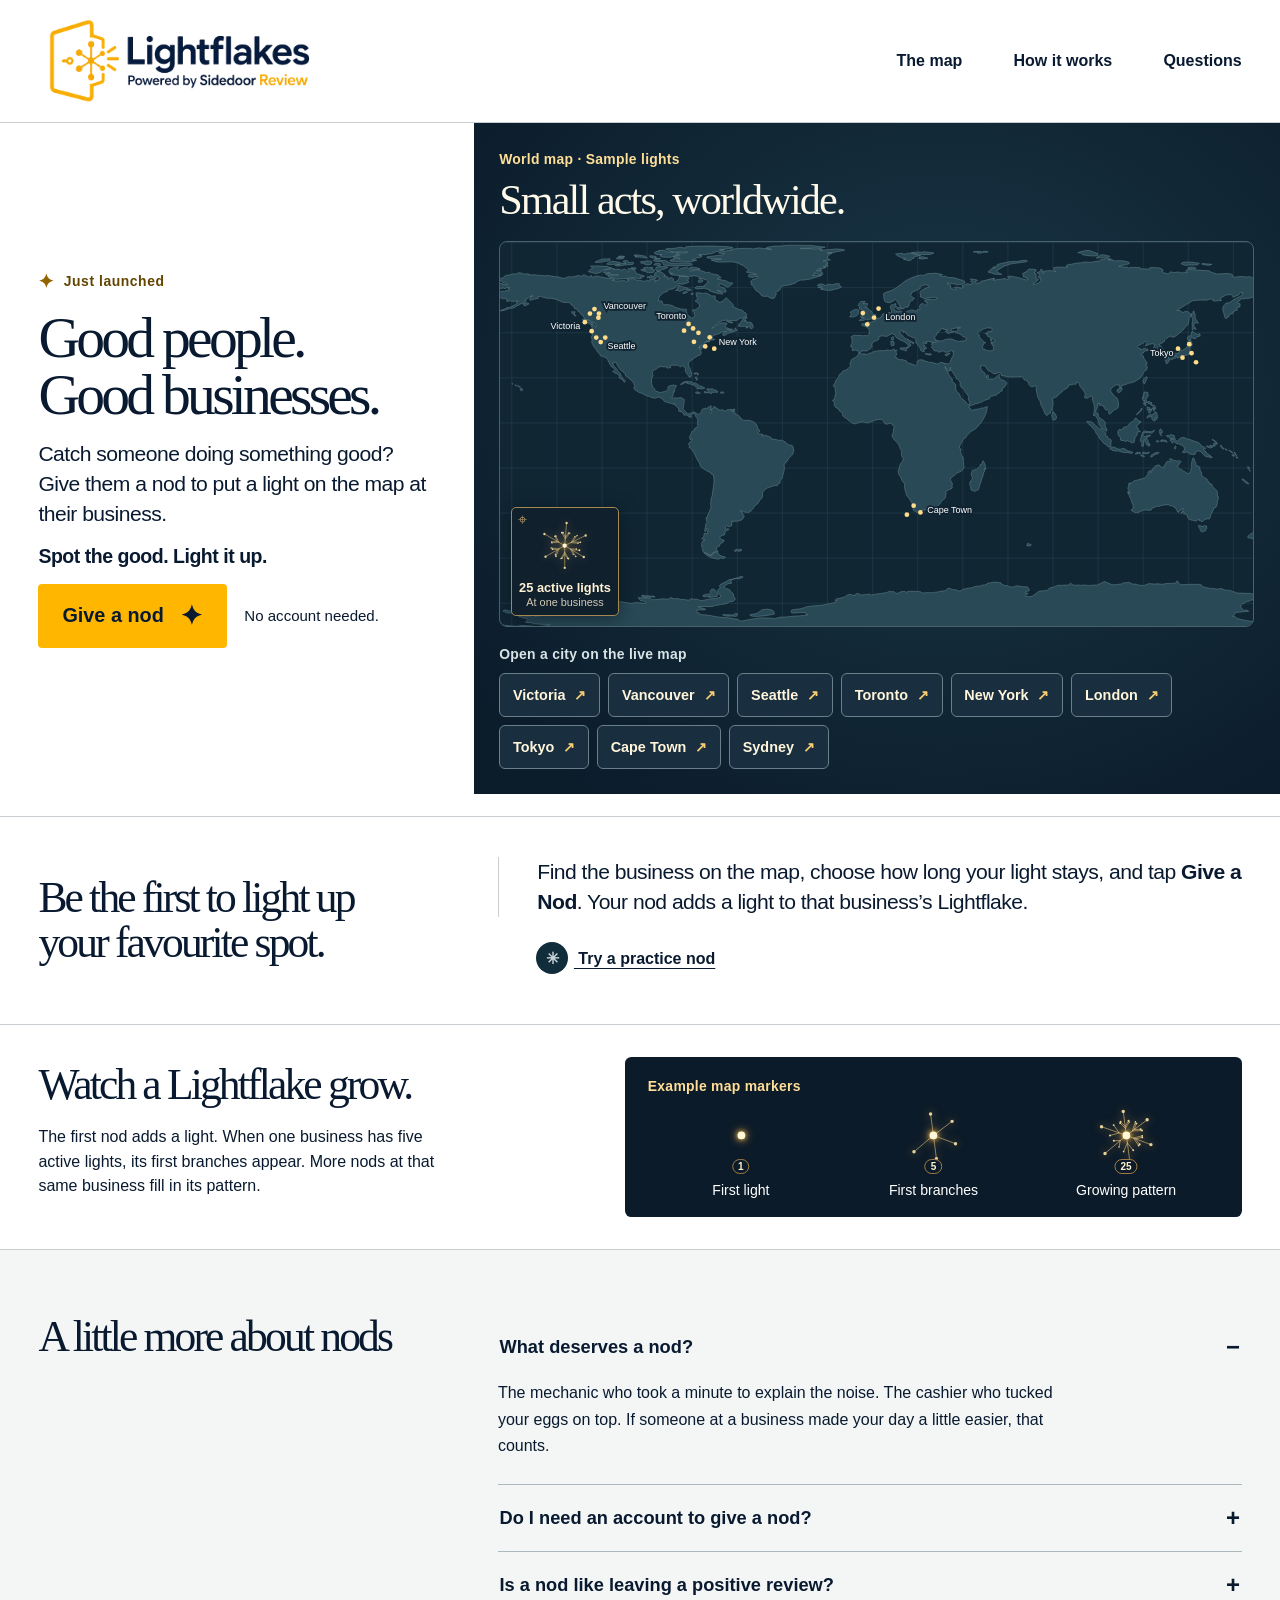
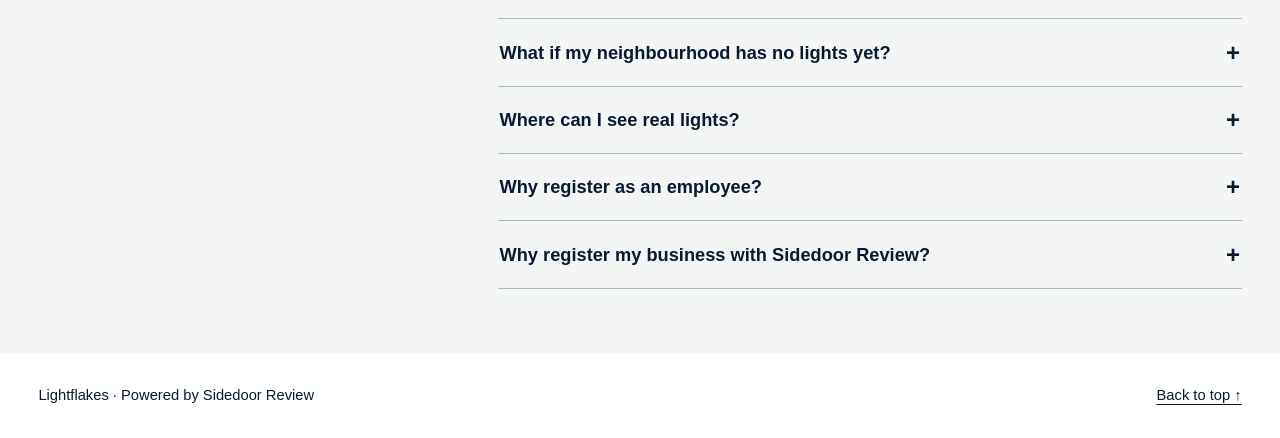
==== commit e23b6e6d: "Add Vancouver, Toronto and Seattle to the Lightflakes preview" ====
--- a/index.html
+++ b/index.html
@@ -29,7 +29,7 @@
       <strong class="prompt">Spot the good. Light it up.</strong>
       <div class="action"><a class="cta" href="https://sidedoorreview.com/maps">Give a nod <span aria-hidden="true">✦</span></a><small>No account needed.</small></div>
         </div>
-    <figure class="world atlas-panel"><div class="world-head"><span class="map-label">World map · Sample lights</span><h2>Small acts, worldwide.</h2></div><div class="map-frame"><svg class="atlas" viewBox="15 0 334 151" role="img" aria-label="Individual sample lights in five cities"><defs><pattern id="grid" width="20" height="20" patternUnits="userSpaceOnUse"><path d="M20 0H0V20" fill="none" stroke="#335462" stroke-width=".28"/></pattern></defs><rect width="360" height="180" fill="url(#grid)"/><path d="M120.4,165.0L120.1,165.5L119.8,166.0L117.7,165.9L115.5,165.9L114.3,165.6L114.3,165.5L113.7,165.3L116.0,165.3L118.1,165.4L118.9,165.0L119.4,164.6L120.4,165.0ZM20.8,164.5L18.9,164.6L17.6,164.3L17.0,163.9L16.9,163.9L16.3,163.6L16.3,163.6L16.9,163.2L18.8,163.4L19.8,163.7L20.5,164.0L20.8,164.5ZM134.8,163.0L136.1,163.5L136.5,164.1L136.6,164.5L136.7,165.0L135.1,165.3L133.5,165.6L131.6,165.8L129.5,166.0L127.1,166.0L125.8,165.6L126.0,165.2L128.1,164.9L129.0,164.6L129.6,164.2L130.1,163.8L130.7,163.5L131.3,163.0L131.3,163.0L131.8,163.0L133.3,162.8L134.8,163.0ZM58.8,158.5L60.1,158.7L61.3,158.5L60.7,158.8L59.8,159.1L58.4,159.0L57.4,158.7L57.4,158.7L57.6,158.3L58.8,158.5ZM54.4,158.5L56.0,158.9L55.4,158.8L54.1,158.7L52.7,158.5L52.7,158.5L53.4,158.2L54.4,158.5ZM81.0,156.9L82.1,157.1L83.2,157.0L83.8,157.5L83.0,157.4L81.8,157.5L80.6,157.4L79.2,157.5L78.2,157.3L77.7,156.9L77.7,156.9L78.3,156.7L79.6,156.9L81.0,156.9ZM111.5,156.0L111.7,156.4L111.5,156.8L111.2,157.2L110.0,157.3L108.9,157.5L107.6,157.5L108.1,157.1L106.9,157.2L105.8,157.4L105.0,157.1L105.0,156.7L106.1,156.3L106.1,156.3L106.8,156.2L107.9,156.2L108.2,155.7L108.3,155.3L108.3,154.5L108.8,154.0L109.7,153.9L110.3,154.3L110.5,154.6L110.9,155.1L111.3,155.5L111.5,156.0ZM121.4,149.2L121.0,149.4L120.2,149.2L119.4,149.3L118.7,149.5L118.0,149.8L117.5,150.1L117.4,150.5L117.4,150.9L117.9,151.2L117.2,151.4L116.3,151.5L115.7,151.8L115.1,152.2L114.5,152.6L114.3,153.0L114.7,153.4L115.2,153.7L116.0,153.9L116.8,154.2L117.2,154.6L117.4,155.0L117.7,155.4L118.2,155.7L118.5,156.1L118.6,157.0L118.9,157.4L119.0,157.8L119.3,158.2L119.2,158.7L118.6,159.1L118.0,159.4L116.7,159.6L116.3,159.9L115.6,160.3L114.1,160.6L112.8,160.8L111.6,161.0L110.2,161.2L109.4,161.6L107.8,161.7L106.0,161.6L104.4,161.7L102.8,161.7L103.1,162.1L104.6,162.3L105.7,162.6L106.3,162.9L105.2,163.2L103.5,163.1L102.1,163.4L102.0,163.8L102.0,164.2L103.2,164.5L103.4,164.9L104.6,165.3L106.8,165.4L108.6,165.7L110.0,166.0L111.8,166.3L114.3,166.5L116.7,166.7L118.4,167.0L120.3,167.4L121.3,167.8L121.8,168.2L123.0,167.9L124.6,167.6L126.4,167.3L128.5,167.0L130.2,166.7L132.7,166.7L135.2,166.8L137.2,167.1L137.8,166.7L139.2,166.4L141.8,166.3L143.7,166.1L145.6,165.9L147.7,165.8L149.9,165.6L151.5,165.3L150.7,165.0L150.3,164.6L150.3,164.3L148.4,164.3L146.3,164.5L144.4,164.5L144.1,164.1L144.2,163.3L144.7,163.1L146.1,162.9L147.8,162.7L149.0,162.4L150.2,162.1L151.1,161.7L152.5,161.5L153.8,161.4L154.5,161.3L156.1,161.2L157.5,161.1L158.8,160.9L160.0,160.7L161.1,160.4L162.5,160.1L163.4,159.8L164.3,159.5L164.6,159.1L163.5,158.9L163.9,158.5L164.6,158.1L165.6,158.0L166.7,157.7L167.7,157.4L168.5,157.0L169.0,156.5L169.7,156.3L170.9,156.3L171.4,156.7L172.6,156.7L172.6,156.3L173.1,155.9L174.2,156.0L174.5,156.4L175.7,156.5L177.0,156.3L178.2,156.2L179.3,156.2L179.8,156.6L180.9,156.3L181.9,156.1L183.0,156.0L184.1,155.9L185.2,155.6L186.3,155.5L187.1,155.2L187.7,154.9L188.5,155.1L189.5,155.0L190.2,155.5L190.8,155.8L192.0,155.6L192.4,155.2L193.4,155.0L194.7,155.0L195.1,155.4L195.9,155.0L197.0,154.9L198.2,154.9L199.3,154.9L200.4,155.0L201.5,155.1L201.9,155.4L202.6,155.7L203.7,155.5L204.8,155.5L206.0,155.5L207.1,155.5L208.1,155.3L209.2,155.2L210.0,154.9L211.0,154.8L212.0,154.7L212.8,154.4L213.3,153.8L213.9,153.5L214.9,153.7L215.3,154.0L216.2,154.2L217.2,154.2L217.9,154.5L218.6,154.8L219.7,154.5L220.0,154.1L220.9,153.9L222.0,153.6L222.9,153.5L224.1,153.3L224.9,153.1L225.7,152.8L226.5,152.6L227.4,152.7L228.3,152.4L229.0,152.1L229.9,152.1L230.8,151.9L230.9,151.5L231.8,151.2L232.6,151.1L233.6,150.9L234.5,150.8L235.4,150.9L236.4,151.0L237.2,151.2L237.3,151.7L238.1,152.0L238.7,152.3L239.9,152.4L240.6,152.7L241.4,153.0L242.4,153.0L243.2,152.8L244.1,152.4L245.0,152.6L246.0,152.7L246.9,152.9L247.9,152.9L248.9,152.9L249.7,154.0L249.7,154.2L249.6,154.7L248.6,154.9L247.8,155.3L247.9,155.7L249.1,155.7L248.9,156.1L248.4,156.4L247.9,156.9L248.7,157.2L249.9,157.3L251.0,157.1L251.6,156.7L251.9,156.3L252.5,156.0L253.1,155.7L253.3,155.4L253.9,154.9L254.5,154.8L255.6,154.7L256.6,154.6L257.6,154.5L258.1,154.1L258.4,153.7L259.1,153.3L260.1,153.1L260.9,152.9L261.5,152.5L262.1,152.4L262.8,152.2L263.8,152.3L264.7,152.2L265.7,152.1L266.8,152.2L267.5,151.9L268.0,151.2L268.4,151.5L268.8,152.0L269.7,152.2L270.6,152.2L271.6,152.1L272.6,152.2L273.5,152.2L274.2,152.1L275.0,152.2L275.8,152.4L276.7,152.2L277.8,152.2L278.7,152.1L279.7,152.2L280.4,151.9L280.9,151.6L281.6,151.3L282.8,150.6L283.5,150.7L284.2,151.0L284.9,151.3L286.2,151.9L287.2,152.0L288.1,152.0L289.2,151.8L290.2,151.7L291.1,151.4L291.7,151.1L292.9,151.1L293.6,150.9L294.4,151.1L294.9,151.4L295.6,151.7L296.7,151.7L297.4,151.9L298.6,152.2L299.8,152.3L300.9,152.2L301.7,151.9L302.3,151.6L303.2,151.5L304.1,151.6L305.2,151.7L306.1,151.6L307.0,151.6L307.9,151.7L308.8,151.8L309.7,151.6L310.8,151.4L311.8,151.4L312.9,151.4L313.9,151.3L314.8,151.2L315.0,150.7L315.1,150.3L315.7,150.6L315.9,151.0L316.2,151.4L316.6,151.8L317.5,152.0L318.6,151.9L319.9,151.9L320.8,151.8L322.1,151.8L323.1,151.8L324.4,151.8L325.5,151.9L326.2,152.2L326.0,152.6L326.6,152.9L327.7,153.1L328.8,153.4L330.1,153.6L331.5,153.7L332.5,153.9L333.6,153.9L334.3,153.6L335.2,153.8L335.9,154.1L336.8,154.4L338.0,154.5L339.2,154.6L339.7,155.0L340.8,155.2L341.6,155.6L342.7,155.7L343.8,155.7L344.9,155.8L346.1,155.8L347.3,155.8L348.4,156.0L349.5,156.2L350.5,156.4L351.2,156.7L351.1,157.1L350.6,157.4L350.1,157.9L349.8,158.2L349.3,158.7L348.0,158.8L347.4,159.2L346.1,159.4L345.6,159.8L345.0,160.1L344.2,160.5L343.8,160.9L343.6,161.2L343.5,161.7L343.5,162.1L344.1,162.5L344.3,162.8L344.7,163.2L346.6,163.3L347.0,163.8L345.2,163.9L343.7,164.1L341.8,164.2L340.9,164.7L340.7,165.2L340.3,165.6L339.8,165.9L341.1,166.3L341.6,166.7L342.5,167.1L343.7,167.4L345.1,167.7L346.6,168.0L348.9,168.3L349.4,168.8L352.3,169.0L352.5,169.1L353.2,169.4L356.0,169.2L358.3,169.5L360.0,169.7L360.0,175.0L0.0,175.0L0.0,169.7L0.1,169.7L0.9,169.1L2.7,169.5L2.9,169.4L3.1,169.3L3.5,169.2L3.8,169.1L3.9,169.1L4.1,169.1L4.2,169.1L5.6,169.5L6.9,169.1L7.1,169.1L10.0,168.9L11.0,169.1L11.5,169.2L13.0,169.6L15.8,169.8L18.1,170.1L21.9,170.4L24.8,170.1L29.1,170.3L31.5,170.6L34.1,170.3L36.9,170.0L37.1,169.6L33.2,169.5L29.9,169.3L29.1,168.9L26.4,168.7L26.6,168.2L27.0,167.8L27.3,167.5L27.1,167.0L25.5,166.8L24.7,166.4L23.2,166.1L25.6,166.2L27.9,166.0L29.4,166.3L31.1,166.0L32.8,165.7L33.6,165.3L33.2,164.9L31.9,164.7L30.5,164.4L28.4,164.3L26.6,164.2L24.7,164.1L24.0,163.7L22.7,163.4L21.9,163.0L21.6,161.9L22.1,162.0L23.0,162.3L24.7,162.2L26.3,162.1L27.1,162.5L28.7,162.4L30.0,162.2L31.3,161.9L32.4,161.6L33.9,161.5L33.9,161.1L33.5,160.7L33.8,160.4L35.1,160.2L35.7,160.5L37.2,160.3L38.4,160.1L39.8,160.1L41.1,160.0L42.5,159.7L43.6,159.5L44.8,159.3L45.6,159.4L46.3,159.4L47.7,159.3L49.1,159.5L50.4,159.5L51.8,159.3L53.1,159.4L54.6,159.5L56.0,159.5L57.4,159.5L58.9,159.5L60.3,159.5L61.3,159.2L62.5,159.0L63.8,159.2L65.0,159.1L66.1,158.7L66.7,159.0L67.1,159.4L67.7,159.7L68.7,159.4L69.9,159.8L71.3,159.9L72.4,160.2L73.9,160.1L75.1,159.9L76.6,160.0L78.0,160.1L79.4,160.3L79.9,159.9L79.2,159.5L78.7,159.2L77.5,159.1L76.9,158.7L76.7,158.4L76.3,157.6L77.1,157.8L78.4,157.8L79.7,157.8L80.9,157.9L81.9,158.2L82.3,158.6L83.7,158.6L85.0,158.5L86.3,158.3L87.6,158.2L88.6,158.4L89.9,158.3L90.8,157.6L91.6,158.0L92.7,158.2L94.0,158.1L94.8,158.5L96.1,158.5L97.3,158.6L98.5,158.9L99.3,158.5L99.7,158.1L100.7,158.5L102.1,158.4L103.1,158.6L103.8,159.0L105.1,158.9L106.1,158.7L107.2,158.4L108.4,158.3L109.8,158.1L111.1,158.0L112.0,157.8L112.6,157.5L112.9,157.0L112.7,156.6L112.4,156.2L112.1,155.9L111.8,155.5L111.5,155.1L111.5,154.7L111.6,154.3L112.0,154.0L112.4,153.5L112.6,153.1L112.4,152.7L112.3,152.3L112.7,151.9L113.3,151.6L113.9,151.2L114.6,150.9L115.4,150.6L115.8,150.2L116.4,149.9L117.0,149.6L118.0,149.6L118.6,149.3L119.3,149.1L120.1,149.0L120.8,148.7L121.4,148.4L122.2,148.3L122.8,148.5L122.4,148.9L121.4,149.2ZM112.3,138.8L113.5,139.4L115.0,139.7L114.5,140.2L113.5,140.3L113.0,139.9L112.7,140.3L111.9,140.6L110.8,140.5L110.0,140.2L109.0,140.1L107.7,139.5L106.7,139.0L105.3,137.8L106.2,138.0L107.6,138.7L108.9,139.1L109.4,138.6L109.7,137.9L110.7,137.5L111.4,137.6L111.4,137.6L111.8,138.1L112.3,138.8ZM121.5,136.1L122.3,136.6L122.0,136.9L120.6,137.2L120.2,136.8L119.3,137.3L118.8,136.8L120.0,136.3L120.8,136.5L121.5,136.1ZM250.3,134.7L248.7,134.8L248.7,134.2L248.9,133.8L248.9,133.6L249.6,133.9L250.5,134.1L250.6,134.3L250.3,134.7ZM325.4,125.8L326.4,126.1L326.9,126.0L327.7,125.8L328.3,125.9L328.4,127.1L328.0,127.4L327.9,128.2L327.6,127.9L326.9,128.6L326.7,128.6L326.0,128.5L325.4,127.7L325.3,127.0L324.7,126.2L324.7,125.7L325.4,125.8ZM353.0,125.9L353.2,126.3L354.0,125.9L354.2,126.3L354.2,126.8L353.9,127.2L353.2,128.0L352.7,128.4L353.1,128.9L352.3,128.9L351.5,129.2L351.2,129.9L350.6,130.9L349.8,131.4L349.3,131.6L348.4,131.6L347.8,131.3L346.7,131.2L346.5,130.9L347.0,130.1L348.3,129.1L348.9,128.9L349.7,128.6L350.5,128.0L351.1,127.5L351.6,126.8L351.9,126.5L352.1,126.0L352.8,125.5L353.0,125.9ZM354.6,121.2L355.3,122.2L355.4,121.5L355.8,121.8L356.0,122.6L356.8,122.9L357.4,123.0L358.0,122.6L358.5,122.7L358.3,123.6L358.0,124.2L357.2,124.1L356.9,124.4L357.0,124.9L356.9,125.1L356.5,125.6L356.0,126.3L355.2,126.7L355.1,126.4L354.7,126.3L355.2,125.5L354.9,124.9L353.8,124.5L353.9,124.1L354.6,123.8L354.7,123.0L354.7,122.4L354.3,121.7L354.3,121.5L353.8,121.1L353.1,120.2L352.6,119.5L353.0,119.5L353.6,120.0L354.3,120.3L354.6,121.2ZM347.1,107.2L346.7,107.4L346.2,107.1L345.5,106.7L344.8,106.1L344.2,105.4L344.0,105.1L344.5,105.1L345.0,105.5L345.5,105.8L345.8,106.1L346.6,106.7L347.1,107.2ZM358.4,102.3L358.7,102.6L358.6,103.2L357.9,103.3L357.4,103.2L357.3,102.7L357.7,102.4L358.1,102.5L358.4,102.3ZM359.4,101.8L358.7,102.0L358.6,101.6L359.1,101.4L359.4,101.4L360.0,101.1L360.0,101.6L359.4,101.8ZM0.1,101.5L0.0,101.6L0.0,101.1L0.2,101.0L0.1,101.5ZM347.8,101.5L347.5,101.6L347.2,101.2L347.2,100.9L347.8,101.5ZM347.1,99.9L347.3,100.7L347.0,100.6L346.8,100.7L346.6,100.4L346.6,99.6L347.1,99.9ZM230.1,98.6L230.2,99.8L230.5,100.2L230.4,100.7L230.2,101.0L229.9,100.4L229.7,100.7L229.9,101.5L229.8,101.9L229.5,102.1L229.4,103.0L229.0,104.1L228.5,105.5L227.9,107.4L227.5,108.8L227.1,109.9L226.3,110.2L225.4,110.6L224.8,110.3L224.0,110.0L223.8,109.5L223.7,108.6L223.3,107.8L223.3,107.1L223.4,106.3L223.9,106.2L223.9,105.8L224.4,105.1L224.5,104.4L224.2,104.0L224.0,103.3L224.0,102.4L224.3,101.9L224.4,101.2L224.9,101.2L225.5,101.0L225.9,100.8L226.3,100.8L226.9,100.2L227.7,99.6L228.0,99.1L227.9,98.7L228.3,98.8L228.8,98.1L228.9,97.5L229.2,97.0L229.5,97.5L229.8,97.9L230.1,98.6ZM323.6,98.8L323.9,99.5L324.6,99.2L324.9,99.6L325.4,100.0L325.3,100.4L325.5,101.3L325.6,101.8L325.9,101.9L326.2,102.8L326.1,103.3L326.4,104.0L327.5,104.5L328.2,105.0L328.8,105.4L328.7,105.6L329.3,106.3L329.7,107.3L330.1,107.1L330.5,107.6L330.7,107.4L330.9,108.5L331.6,109.1L332.1,109.5L332.9,110.3L333.1,111.1L333.2,111.6L333.1,112.3L333.6,113.1L333.5,114.0L333.3,114.5L333.1,115.4L333.1,115.9L332.9,116.6L332.5,117.6L331.7,118.0L331.3,118.8L331.0,119.3L330.7,120.2L330.3,120.7L330.1,121.4L329.9,122.1L330.0,122.4L329.4,122.8L328.3,122.8L327.4,123.2L326.9,123.6L326.3,124.0L325.5,123.6L324.9,123.4L325.0,122.9L324.5,123.1L323.6,123.8L322.7,123.5L322.2,123.4L321.6,123.3L320.6,123.0L320.0,122.4L319.8,121.6L319.6,121.1L319.1,120.7L318.1,120.6L318.4,120.1L318.2,119.4L317.7,120.1L316.8,120.3L317.4,119.7L317.5,119.1L317.9,118.6L317.8,117.9L317.0,118.8L316.4,119.1L316.0,119.9L315.2,119.5L315.2,118.9L314.6,118.2L314.1,117.8L314.3,117.6L313.0,117.0L312.3,117.0L311.3,116.5L309.5,116.6L308.2,116.9L307.1,117.3L306.1,117.2L305.1,117.7L304.2,118.0L304.0,118.5L303.7,118.9L302.8,118.9L302.2,119.0L301.3,118.8L300.6,118.9L299.9,119.0L299.3,119.5L299.0,119.5L298.5,119.7L298.0,120.1L297.3,120.0L296.6,120.0L295.6,119.4L295.0,119.2L295.0,118.6L295.5,118.5L295.7,118.3L295.7,117.9L295.8,117.2L295.7,116.6L295.2,115.6L295.0,115.0L295.0,114.5L294.6,113.8L294.6,113.5L294.2,113.1L294.0,112.3L293.5,111.5L293.3,111.1L293.8,111.5L293.4,110.6L293.9,110.9L294.2,111.3L294.2,110.8L293.7,110.0L293.6,109.7L293.4,109.4L293.5,108.8L293.7,108.6L293.8,108.1L293.7,107.5L294.1,106.8L294.2,107.5L294.6,106.8L295.5,106.5L295.9,106.1L296.7,105.7L297.2,105.6L297.4,105.7L298.2,105.4L298.8,105.3L299.0,105.0L299.3,105.0L299.8,105.0L300.9,104.7L301.4,104.2L301.7,103.7L302.2,103.2L302.3,102.8L302.3,102.3L303.0,101.4L303.4,102.3L303.9,102.1L303.5,101.6L303.8,101.1L304.3,101.3L304.4,100.6L304.9,100.1L305.2,99.7L305.7,99.5L305.7,99.2L306.1,99.3L306.1,99.1L306.6,99.0L307.1,98.8L307.8,99.3L308.4,99.9L309.0,99.9L309.6,100.0L309.4,99.4L309.9,98.6L310.3,98.4L310.2,98.1L310.6,97.5L311.2,97.2L311.7,97.3L312.6,97.1L312.6,96.6L311.8,96.3L312.4,96.1L313.0,96.4L313.6,96.8L314.4,97.0L314.7,96.9L315.3,97.2L315.9,97.0L316.3,97.0L316.5,96.9L317.0,97.4L316.7,97.9L316.3,98.3L316.0,98.3L316.1,98.7L315.8,99.2L315.4,99.7L315.5,100.0L316.3,100.6L317.1,100.9L317.6,101.2L318.3,101.8L318.6,101.8L319.1,102.1L319.3,102.4L320.2,102.7L320.9,102.4L321.1,101.8L321.3,101.4L321.4,100.8L321.7,100.0L321.6,99.6L321.6,99.3L321.5,98.7L321.7,97.9L321.8,97.7L321.7,97.4L321.9,96.9L322.1,96.3L322.1,96.0L322.5,95.7L322.8,96.2L322.9,96.8L323.1,96.9L323.2,97.3L323.5,97.8L323.6,98.4L323.6,98.8ZM342.1,95.5L342.4,95.8L341.7,95.8L341.3,95.2L341.9,95.4L342.1,95.5ZM300.7,95.2L300.3,95.3L299.0,94.6L299.9,94.4L300.4,94.7L300.8,95.0L300.7,95.2ZM340.9,94.9L340.5,94.9L339.8,94.8L339.6,94.6L339.7,94.2L340.4,94.4L340.7,94.6L340.9,94.9ZM341.7,94.6L341.5,94.8L340.8,93.9L340.6,93.3L340.9,93.3L341.3,94.1L341.7,94.6ZM304.4,95.1L303.6,95.4L303.5,95.2L303.6,94.9L304.0,94.3L305.0,93.9L305.1,93.7L305.9,93.4L306.6,93.4L307.0,93.3L307.3,93.4L307.0,93.7L305.9,94.1L305.1,94.4L304.4,95.1ZM297.9,93.1L298.3,93.4L298.9,93.3L299.1,93.7L298.0,93.9L297.3,94.0L296.7,94.0L297.1,93.5L297.6,93.4L297.9,93.1ZM302.9,93.1L302.8,93.6L301.3,93.9L299.9,93.8L299.9,93.4L300.7,93.2L301.3,93.5L302.0,93.5L302.9,93.1ZM339.9,93.3L339.9,93.5L339.1,93.1L338.6,92.8L338.2,92.4L338.4,92.3L338.8,92.6L339.6,93.0L339.9,93.3ZM337.5,92.3L337.3,92.4L336.9,92.2L336.5,91.8L336.5,91.6L337.1,92.0L337.5,92.3ZM288.6,91.8L290.5,91.9L290.8,91.5L292.6,91.9L293.0,92.6L294.5,92.8L295.7,93.4L294.6,93.8L293.5,93.3L292.6,93.4L291.5,93.3L290.6,93.1L289.4,92.7L288.7,92.6L288.3,92.8L286.5,92.4L286.3,91.9L285.4,91.9L286.1,90.9L287.3,91.0L288.1,91.3L288.5,91.4L288.6,91.8ZM314.7,91.2L314.2,91.9L314.1,91.1L314.3,90.8L314.5,90.4L314.7,90.7L314.7,91.2ZM335.9,91.8L335.6,91.9L335.2,91.5L334.7,90.9L334.5,90.1L334.7,90.0L334.8,90.3L335.1,90.6L335.5,91.2L336.0,91.5L335.9,91.8ZM332.0,90.5L331.5,90.6L331.3,90.8L330.8,91.1L330.2,91.3L329.7,91.3L328.9,91.0L328.3,90.7L328.4,90.4L329.3,90.6L329.8,90.5L330.0,90.0L330.1,90.0L330.2,90.5L330.8,90.5L331.1,90.1L331.6,89.8L331.5,89.2L332.1,89.1L332.3,89.3L332.3,89.9L332.0,90.5ZM307.2,88.5L306.9,88.8L306.2,88.6L306.0,88.2L307.0,88.1L307.2,88.5ZM310.5,88.1L310.8,88.9L310.0,88.4L309.2,88.4L308.6,88.4L307.9,88.4L308.1,87.8L309.4,87.8L310.5,88.1ZM333.1,89.5L332.8,89.8L332.6,89.2L332.4,88.8L332.0,88.5L331.4,88.0L330.7,87.7L330.9,87.5L331.5,87.8L331.8,88.0L332.2,88.2L332.6,88.7L333.0,89.0L333.1,89.5ZM314.1,86.2L314.4,87.8L315.5,88.4L316.3,87.3L317.4,86.7L318.3,86.7L319.2,87.1L319.9,87.4L321.0,87.6L322.7,88.3L324.6,88.9L325.3,89.4L325.8,89.9L326.0,90.5L327.6,91.1L327.9,91.6L327.0,91.7L327.2,92.4L328.1,93.0L328.7,94.1L329.3,94.1L329.3,94.5L330.0,94.7L329.7,94.9L330.8,95.3L330.7,95.6L330.0,95.7L329.8,95.4L328.9,95.3L327.9,95.1L327.1,94.5L326.6,93.9L326.0,93.1L324.7,92.6L323.9,92.9L323.3,93.2L323.4,94.0L322.6,94.3L322.1,94.2L321.0,94.1L320.1,93.3L319.1,93.1L318.9,93.4L317.6,93.4L318.0,92.6L318.7,92.3L318.4,91.2L317.9,90.4L316.0,89.5L315.2,89.5L313.7,88.5L313.4,89.0L313.0,89.1L312.8,88.7L312.8,88.3L312.0,87.8L313.1,87.5L313.8,87.5L313.7,87.2L312.2,87.2L311.8,86.6L310.9,86.4L310.5,85.9L311.9,85.7L312.4,85.4L314.0,85.8L314.1,86.2ZM305.2,83.6L304.4,84.6L303.7,84.8L302.7,84.6L301.1,84.6L300.2,84.8L300.0,85.5L300.9,86.4L301.5,86.0L303.3,85.6L303.3,86.1L302.8,85.9L302.4,86.5L301.5,86.9L302.5,88.2L302.3,88.5L303.2,89.7L303.2,90.3L302.6,90.6L302.2,90.3L302.7,89.5L301.7,89.9L301.5,89.6L301.6,89.2L300.9,88.6L301.0,87.6L300.3,87.9L300.4,89.1L300.4,90.5L299.8,90.7L299.4,90.4L299.7,89.5L299.5,88.5L299.1,88.5L298.8,87.8L299.2,87.1L299.3,86.4L299.8,84.8L300.0,84.4L300.9,83.7L301.7,84.0L302.9,84.1L304.1,84.1L305.1,83.4L305.2,83.6ZM308.7,83.9L308.6,84.7L308.1,84.6L308.0,85.3L308.4,85.8L308.1,85.9L307.7,85.3L307.4,84.0L307.6,83.2L307.9,82.8L308.0,83.4L308.6,83.5L308.7,83.9ZM285.8,90.9L284.7,90.9L283.9,90.0L282.6,89.2L282.2,88.6L281.4,87.8L280.9,87.1L280.1,85.7L279.3,84.8L279.0,84.0L278.6,83.2L277.7,82.5L277.2,81.7L276.4,81.1L275.4,80.0L275.3,79.5L275.9,79.6L277.5,79.8L278.4,80.7L279.1,81.4L279.7,81.8L280.6,82.9L281.7,82.9L282.5,83.6L283.1,84.4L283.8,84.9L283.4,85.7L284.0,86.1L284.4,86.1L284.5,86.8L284.9,87.3L285.6,87.4L286.1,88.1L285.9,89.3L285.8,90.9ZM297.9,83.2L299.0,84.1L297.8,84.2L297.5,84.9L297.5,85.8L296.6,86.5L296.5,87.5L296.1,89.0L296.0,88.7L294.9,89.1L294.5,88.5L293.8,88.4L293.3,88.1L292.1,88.5L291.7,88.0L291.0,88.0L290.2,87.9L290.1,86.6L289.6,86.3L289.1,85.5L289.0,84.6L289.1,83.7L289.7,83.0L290.4,83.3L291.2,83.1L291.4,82.3L291.8,82.1L293.0,81.9L293.7,81.1L294.2,80.5L294.6,80.1L295.5,79.6L296.2,78.9L296.7,78.1L297.1,78.1L297.6,78.6L297.7,79.0L298.3,79.3L299.2,79.6L299.1,80.0L298.4,80.0L298.6,80.5L297.9,80.9L297.3,81.8L298.0,82.7L297.9,83.2ZM306.4,76.6L306.5,77.2L306.5,77.8L306.2,78.7L305.8,77.7L305.4,78.2L305.7,79.0L305.4,79.4L304.2,78.8L303.9,78.1L304.2,77.6L303.6,77.2L303.3,77.6L302.8,77.5L302.1,78.1L301.9,77.8L302.3,77.0L302.9,76.7L303.5,76.3L303.8,76.8L304.6,76.5L304.8,76.0L305.5,76.0L305.4,75.2L306.2,75.7L306.3,76.2L306.4,76.6ZM261.2,78.8L260.3,79.0L259.9,78.2L259.7,76.8L260.1,75.2L260.8,75.7L261.3,76.4L261.8,77.5L261.6,78.5L261.2,78.8ZM119.1,74.9L118.2,75.0L118.0,74.9L118.3,74.6L118.3,74.2L118.9,74.1L119.1,74.1L119.1,74.9ZM304.0,74.7L303.6,75.0L303.3,75.7L303.0,76.0L302.4,75.3L302.6,75.0L302.8,74.7L302.9,74.1L303.5,74.1L303.3,74.7L304.1,73.8L304.0,74.7ZM298.5,75.7L297.2,76.6L297.7,75.9L298.4,75.3L299.0,74.6L299.5,73.6L299.7,74.4L299.0,75.0L298.5,75.7ZM301.9,73.1L302.5,73.4L303.1,73.4L303.1,73.8L302.6,74.3L302.0,74.6L302.0,74.1L302.0,73.6L301.9,73.1ZM305.5,72.8L305.8,74.0L305.0,73.7L305.0,74.0L305.3,74.6L304.8,74.9L304.8,74.2L304.5,74.1L304.3,73.5L304.9,73.6L304.9,73.2L304.3,72.4L305.2,72.5L305.5,72.8ZM301.5,71.9L301.3,72.8L300.8,72.3L300.3,71.5L301.2,71.6L301.5,71.9ZM301.3,66.5L301.9,66.8L302.2,66.5L302.3,66.8L302.2,67.2L302.5,67.9L302.3,68.7L301.7,69.1L301.5,69.9L301.7,70.7L302.3,70.8L302.7,70.7L304.0,71.2L303.9,71.8L304.2,72.0L304.1,72.5L303.3,72.0L302.9,71.4L302.7,71.8L302.0,71.2L301.1,71.4L300.6,71.1L300.7,70.7L301.0,70.5L300.7,70.2L300.6,70.6L300.1,70.0L299.9,69.6L299.9,68.6L300.3,69.0L300.4,67.4L300.7,66.5L301.3,66.5ZM114.4,66.8L114.2,67.0L113.4,67.0L112.8,67.1L112.8,66.6L112.9,66.5L113.7,66.5L114.2,66.6L114.4,66.8ZM103.1,67.1L102.8,67.3L102.2,67.1L101.7,66.8L101.8,66.5L102.2,66.5L102.4,66.5L103.1,66.6L103.6,66.8L103.8,67.1L103.1,67.1ZM107.4,65.1L108.3,65.3L108.4,65.1L109.2,65.1L109.8,65.4L110.0,65.4L110.2,65.7L110.8,65.7L110.7,66.0L111.2,66.0L111.7,66.4L111.3,66.8L110.8,66.6L110.4,66.6L110.0,66.6L109.9,66.8L109.5,66.8L109.3,66.6L109.0,66.7L108.6,67.4L108.3,67.2L108.3,67.0L107.6,66.8L107.2,66.9L106.5,66.8L106.1,67.0L105.5,66.7L105.6,66.3L106.6,66.5L107.3,66.6L107.7,66.3L107.2,65.9L107.2,65.5L106.6,65.4L106.8,65.1L107.4,65.1ZM290.3,66.3L289.5,66.8L288.7,66.5L288.6,65.6L289.1,65.2L290.2,64.9L290.8,64.9L291.0,65.3L290.6,65.7L290.3,66.3ZM24.5,65.9L24.3,66.1L24.1,65.9L24.1,65.7L23.9,65.3L24.0,65.2L24.1,65.0L24.1,64.8L24.1,64.7L24.2,64.8L24.6,64.9L24.8,65.0L24.9,65.1L25.2,65.5L25.2,65.5L24.8,65.8L24.5,65.9ZM23.9,64.4L23.6,64.4L23.4,64.2L23.3,64.1L23.3,64.1L23.4,64.0L23.7,64.1L24.0,64.2L23.9,64.4ZM23.2,63.8L23.2,63.9L22.7,63.9L22.7,63.8L23.2,63.8ZM22.3,63.7L22.3,63.7L22.2,63.7L21.9,63.7L21.7,63.5L21.7,63.4L22.0,63.3L22.1,63.3L22.3,63.7ZM20.7,63.0L20.5,63.1L20.2,62.9L20.3,62.9L20.4,62.8L20.6,62.8L20.7,63.0ZM100.3,62.2L100.7,62.6L101.7,62.5L102.0,62.7L102.9,63.3L103.5,63.8L103.8,63.8L104.4,64.0L104.3,64.3L105.1,64.3L105.8,64.7L105.7,64.9L105.0,65.1L104.4,65.1L103.7,65.0L102.2,65.1L102.9,64.6L102.5,64.3L101.9,64.3L101.5,64.0L101.3,63.4L100.7,63.4L99.8,63.2L99.5,63.0L98.2,62.8L97.8,62.6L98.2,62.4L97.2,62.3L96.5,62.8L96.1,62.8L95.9,63.1L95.5,63.2L95.0,63.1L95.6,62.8L95.8,62.4L96.2,62.2L96.7,62.0L97.5,61.9L97.7,61.8L98.6,61.9L99.4,61.9L100.3,62.2ZM102.5,61.2L102.2,61.3L102.0,60.7L101.6,60.4L101.8,59.8L102.1,59.8L102.5,60.7L102.5,61.2ZM301.2,62.2L300.7,63.0L300.2,62.2L300.1,61.4L300.7,60.5L301.5,59.7L302.0,60.0L301.8,60.6L301.2,62.2ZM102.2,58.4L101.1,58.6L101.0,58.2L101.5,58.1L102.2,58.2L102.2,58.4ZM103.0,58.4L102.8,59.1L102.6,59.0L102.7,58.5L102.2,58.1L102.2,58.0L103.0,58.4ZM314.6,50.9L314.8,51.2L314.2,51.8L313.8,51.5L313.3,51.7L313.0,52.3L312.4,52.0L312.4,51.5L312.9,50.9L313.5,51.1L313.9,50.6L314.6,50.9ZM214.6,49.3L213.9,49.8L214.0,49.9L214.0,50.0L213.0,50.4L212.5,50.3L212.3,49.9L212.7,49.9L212.8,49.9L212.9,49.6L213.7,49.6L214.6,49.3ZM203.7,49.3L204.2,49.6L205.0,49.6L205.8,49.6L205.7,49.8L206.3,49.7L206.2,50.0L204.7,50.1L204.7,49.9L203.5,49.7L203.7,49.3ZM195.5,46.8L195.2,47.6L195.3,47.9L195.1,48.4L194.3,48.0L193.8,47.9L192.4,47.4L192.6,46.9L193.7,47.0L194.8,46.9L195.5,46.8ZM189.2,43.8L189.8,44.5L189.7,45.8L189.2,45.8L188.8,46.1L188.4,45.8L188.4,44.6L188.2,44.0L188.7,44.1L189.2,43.8ZM321.0,47.9L320.6,48.7L320.8,49.2L320.3,49.9L319.0,50.3L317.2,50.4L315.8,51.5L315.1,51.2L315.1,50.4L313.3,50.6L312.2,51.1L311.0,51.1L312.0,51.9L311.3,53.5L310.7,54.0L310.2,53.6L310.4,52.7L309.8,52.4L309.4,51.7L310.4,51.4L310.9,50.8L311.9,50.3L312.6,49.6L314.6,49.3L315.7,49.5L316.7,47.7L317.4,48.2L318.9,47.2L319.4,46.8L320.1,45.6L319.9,44.4L320.3,43.8L321.4,43.6L321.9,45.0L321.9,45.8L321.0,46.8L321.0,47.9ZM189.6,42.8L189.2,43.6L188.8,43.4L188.5,42.7L188.7,42.4L189.4,42.0L189.6,42.8ZM323.9,40.8L324.6,41.0L325.3,40.6L325.5,41.7L324.1,42.0L323.2,43.0L321.6,42.3L321.1,43.4L320.0,43.4L319.8,42.4L320.3,41.7L321.4,41.6L321.7,40.2L322.0,39.4L323.1,40.5L323.9,40.8ZM116.3,38.4L117.1,38.6L118.0,38.6L117.5,39.0L117.1,39.0L115.9,38.6L115.6,38.3L116.0,38.0L116.3,38.4ZM118.2,35.9L117.7,35.9L116.4,35.6L115.5,35.1L115.8,35.0L117.1,35.3L118.2,35.7L118.2,35.9ZM56.5,36.5L56.0,36.6L54.3,36.2L54.0,35.8L53.1,35.5L53.0,35.2L51.9,35.0L51.6,34.5L51.6,34.2L52.7,34.4L53.3,34.6L54.2,34.7L54.6,35.0L55.1,35.5L56.1,35.9L56.5,36.5ZM123.9,34.3L123.2,35.2L123.9,34.8L124.5,35.1L124.2,35.4L125.1,35.7L125.5,35.4L126.5,35.8L126.2,36.5L126.9,36.3L127.0,36.8L127.4,37.5L126.9,38.3L126.5,38.4L125.8,38.2L126.0,37.4L125.8,37.2L124.6,38.1L124.0,38.1L124.7,37.6L123.7,37.4L122.7,37.4L120.7,37.4L120.6,37.1L121.2,36.7L120.8,36.5L121.6,35.9L122.6,34.3L123.3,33.7L124.1,33.4L124.6,33.4L124.4,33.7L123.9,34.3ZM47.3,31.0L47.3,31.0L47.3,31.0L47.3,31.0L48.3,30.9L48.0,32.0L48.8,32.8L48.4,32.8L47.8,32.4L47.5,31.9L46.9,31.6L46.8,31.1L46.8,30.8L47.3,31.0ZM323.6,34.3L324.7,36.0L323.2,35.7L322.6,37.1L323.5,38.2L323.5,38.9L322.7,38.3L322.1,39.0L321.9,38.2L322.0,37.2L321.9,36.1L322.1,35.4L322.2,34.0L321.6,33.1L321.7,31.7L322.6,31.2L322.2,30.8L322.7,30.6L322.9,31.3L323.3,32.3L323.2,33.2L323.6,34.3ZM173.2,32.7L171.4,33.3L170.0,33.2L170.8,32.1L170.3,31.1L171.7,30.3L172.4,29.9L173.3,29.8L174.3,30.4L173.8,31.1L174.0,31.8L173.2,32.7ZM192.7,29.4L192.1,30.2L191.0,29.6L190.9,29.2L192.4,28.9L192.7,29.4ZM27.0,27.9L26.0,28.3L25.5,28.0L25.3,27.5L26.2,27.2L26.8,27.0L27.4,27.1L27.9,27.4L27.0,27.9ZM177.0,26.4L175.9,27.4L176.9,27.3L178.0,27.3L177.8,28.1L176.9,29.0L177.9,29.1L178.9,30.4L179.6,30.5L180.2,31.7L180.5,32.1L181.7,32.3L181.6,32.9L181.1,33.2L181.4,33.7L180.6,34.2L179.2,34.2L177.5,34.5L177.0,34.3L176.4,34.8L175.5,34.7L174.8,35.0L174.2,34.8L175.7,33.8L176.6,33.6L175.0,33.4L174.7,33.0L175.8,32.7L175.2,32.2L175.4,31.5L176.9,31.6L177.1,31.0L176.4,30.4L175.2,30.2L174.9,29.9L175.3,29.5L175.0,29.2L174.4,29.7L174.4,28.7L173.9,28.2L174.2,27.2L175.0,26.4L175.8,26.4L177.0,26.4ZM14.4,25.1L13.8,25.2L13.2,25.1L12.5,24.8L13.5,24.6L14.3,24.7L14.4,25.1ZM100.7,22.8L100.3,23.4L99.9,23.3L99.6,23.0L99.7,22.9L100.1,22.6L100.5,22.6L100.7,22.8ZM98.1,22.3L96.9,22.8L96.2,22.8L96.0,22.5L96.7,22.1L98.1,22.1L98.1,22.3ZM8.3,21.2L8.9,21.4L9.5,21.3L10.3,21.6L11.3,21.7L11.2,21.8L10.5,22.0L9.7,21.8L9.3,21.6L8.4,21.7L8.2,21.6L8.3,21.2ZM94.8,19.3L95.0,19.8L95.5,19.6L96.1,19.9L97.2,20.2L98.4,20.5L98.4,21.0L99.2,20.9L99.9,21.3L99.0,21.6L97.5,21.3L96.9,20.9L95.9,21.4L94.5,21.9L94.1,21.4L92.8,21.5L93.6,21.0L93.8,20.2L94.1,19.3L94.8,19.3ZM165.5,18.5L165.3,19.2L166.4,19.9L165.1,20.6L162.2,21.3L161.3,21.5L160.0,21.4L157.2,21.0L158.2,20.6L156.0,20.1L157.8,19.9L157.8,19.6L155.7,19.4L156.3,18.7L157.9,18.6L159.4,19.3L160.9,18.7L162.2,19.0L163.8,18.5L165.5,18.5ZM104.1,17.9L103.0,17.9L102.8,17.4L103.2,16.9L104.1,16.7L104.9,17.0L104.9,17.4L104.8,17.6L104.1,17.9ZM5.0,18.4L5.7,18.7L5.4,17.9L8.1,18.1L10.1,19.0L9.1,19.5L7.5,19.6L7.4,20.5L7.0,20.7L6.1,20.7L5.3,20.4L4.0,20.1L3.8,19.6L2.8,19.5L1.6,19.6L1.1,19.3L1.3,18.9L0.1,19.1L0.6,19.6L0.0,20.0L0.0,16.0L2.4,16.8L5.1,17.8L5.0,18.4ZM84.4,15.9L83.7,16.2L82.4,15.9L81.6,16.0L80.2,15.6L81.1,15.3L81.8,14.9L82.8,15.1L83.4,15.3L83.7,15.5L84.4,15.9ZM360.0,14.2L358.9,14.2L358.7,13.9L360.0,13.5L360.0,14.2ZM1.3,14.1L0.0,14.2L0.0,13.5L0.1,13.4L1.0,13.4L2.4,13.7L2.3,13.9L1.3,14.1ZM89.5,15.5L89.4,16.5L90.8,15.7L92.0,16.4L91.7,17.1L92.6,17.8L93.7,17.1L94.4,16.2L94.5,15.1L95.9,15.2L97.4,15.3L98.7,15.8L98.8,16.3L98.0,16.9L98.7,17.4L98.6,17.9L96.7,18.6L95.3,18.7L94.2,18.4L93.9,18.9L93.0,19.8L92.7,20.2L91.5,20.9L90.1,21.0L89.3,21.4L89.2,22.0L88.1,22.2L86.8,23.0L85.8,24.1L85.4,24.9L85.3,26.1L86.8,26.2L87.2,27.2L87.7,27.9L89.1,27.7L91.0,28.1L92.0,28.5L92.7,29.0L93.9,29.3L95.0,29.7L96.6,29.8L97.7,29.9L97.6,30.7L97.9,31.7L98.6,32.8L100.1,33.8L100.9,33.5L101.4,32.4L100.9,30.9L100.2,30.3L101.8,29.9L102.9,29.2L103.5,28.5L103.4,27.8L102.7,26.9L101.5,26.2L102.7,25.1L102.2,24.2L101.9,22.7L102.6,22.4L104.3,22.7L105.3,22.8L106.2,22.6L107.1,22.9L108.3,23.5L108.6,23.9L110.4,23.9L110.4,24.8L110.7,26.0L111.6,26.2L112.4,26.8L113.8,26.2L114.8,25.1L115.4,24.7L116.2,25.6L117.5,26.8L118.6,28.0L118.2,28.7L119.5,29.2L120.4,29.8L122.0,30.1L122.7,30.4L123.1,31.2L123.8,31.4L124.2,31.7L124.3,32.9L123.6,33.2L122.9,33.6L121.2,33.9L120.0,34.8L118.3,34.9L116.1,34.7L114.6,34.7L113.6,34.8L112.8,35.5L111.5,35.9L110.0,37.3L108.9,38.2L109.7,38.0L111.3,36.7L113.4,35.9L114.9,35.8L115.8,36.3L114.9,36.9L115.2,38.0L115.5,38.8L116.8,39.3L118.5,39.1L119.5,38.0L119.6,38.7L120.2,39.1L119.0,39.7L116.7,40.3L115.8,40.7L114.6,41.5L113.9,41.4L113.8,40.5L115.6,39.7L114.0,39.7L112.9,39.9L113.0,40.2L112.0,40.7L110.9,41.0L109.9,41.3L109.3,42.0L109.2,42.1L109.2,42.7L109.5,43.2L109.9,43.2L109.8,42.9L110.1,43.1L110.0,43.4L109.4,43.5L108.9,43.5L108.1,43.7L107.7,43.7L107.1,43.8L106.3,44.1L107.8,43.9L108.1,44.1L106.7,44.4L106.0,44.4L106.0,44.2L105.7,44.5L106.0,44.6L105.8,45.3L105.1,46.1L105.0,45.8L104.8,45.8L104.5,45.5L104.7,46.0L104.9,46.2L104.9,46.6L104.6,47.0L104.1,47.8L104.0,47.7L104.3,47.1L103.8,46.7L103.7,45.8L103.5,46.3L103.7,46.9L103.0,46.8L103.7,47.1L103.7,48.0L104.0,48.1L104.1,48.4L104.3,49.4L103.6,50.2L102.6,50.5L101.9,51.1L101.4,51.1L100.9,51.5L100.8,51.8L99.7,52.5L99.1,53.0L98.7,53.6L98.5,54.3L98.7,55.0L99.0,55.8L99.5,56.5L99.5,57.0L99.9,58.1L99.9,58.8L99.9,59.2L99.6,59.8L99.3,59.9L98.8,59.8L98.7,59.4L98.3,59.1L97.8,58.3L97.3,57.5L97.1,57.1L97.3,56.4L97.1,55.9L96.3,55.1L95.9,54.9L94.9,55.4L94.7,55.3L94.2,54.8L93.6,54.6L92.5,54.7L91.6,54.6L90.8,54.7L90.4,54.8L90.6,55.1L90.6,55.5L90.8,55.7L90.6,55.8L90.2,55.7L89.8,55.9L89.1,55.9L88.4,55.3L87.5,55.4L86.8,55.2L86.2,55.3L85.3,55.5L84.4,56.3L83.4,56.7L82.9,57.2L82.6,57.6L82.6,58.3L82.7,58.8L82.9,59.1L82.9,59.1L82.9,59.1L82.5,60.0L82.3,60.7L82.2,62.1L82.1,62.6L82.3,63.1L82.6,63.6L82.8,64.4L83.5,65.1L83.7,65.7L84.1,66.2L85.2,66.4L85.6,66.9L86.5,66.6L87.2,66.5L88.0,66.3L88.6,66.1L89.2,65.7L89.5,65.1L89.5,64.3L89.7,64.0L90.4,63.7L91.5,63.5L92.3,63.5L92.9,63.5L93.2,63.7L93.2,64.2L92.6,64.7L92.4,65.4L92.6,65.5L92.4,66.0L92.2,66.7L91.9,66.5L91.7,66.5L91.7,66.6L91.9,66.7L91.9,66.9L91.7,67.4L91.8,67.5L91.7,67.9L91.8,68.0L91.6,68.5L91.4,68.7L91.3,68.8L91.1,69.1L91.4,69.3L91.5,69.1L91.8,69.3L91.9,69.3L92.1,69.1L92.4,69.1L92.5,69.2L92.6,69.2L93.1,69.2L93.6,69.2L93.9,69.1L94.0,69.0L94.3,69.0L94.6,69.1L94.8,69.1L95.0,69.0L95.5,69.1L95.6,69.2L95.9,69.4L96.2,69.6L96.6,69.7L96.9,70.0L96.8,70.1L96.7,70.3L96.8,70.7L96.6,71.0L96.5,71.4L96.4,71.9L96.5,72.1L96.5,72.6L96.4,72.7L96.3,73.1L96.3,73.4L96.1,73.6L96.2,73.9L96.3,74.1L96.6,74.6L97.0,75.0L97.5,75.4L97.8,75.8L97.8,76.0L98.2,76.0L98.3,76.0L98.6,76.2L99.1,76.1L99.5,75.9L100.1,75.7L100.4,75.4L101.0,75.4L100.9,75.5L101.5,75.6L101.9,75.8L102.3,76.1L102.6,76.3L103.2,76.4L103.9,75.7L104.3,75.6L104.3,75.2L104.5,74.4L105.1,73.9L105.7,73.9L105.8,73.7L106.6,73.8L107.4,73.3L107.8,73.0L108.2,72.6L108.6,72.6L108.9,72.9L108.7,73.2L108.6,73.5L108.1,73.6L108.4,74.0L108.4,74.6L107.9,75.1L108.3,75.9L108.7,75.9L109.0,75.1L108.6,74.8L108.6,74.0L109.8,73.6L109.7,73.2L110.1,72.8L110.4,73.5L111.1,73.6L111.8,74.1L111.8,74.4L112.7,74.5L113.8,74.4L114.3,74.8L115.1,74.9L115.7,74.6L115.7,74.4L116.9,74.3L118.1,74.3L117.3,74.6L117.6,75.1L118.4,75.1L119.2,75.6L119.3,76.4L119.8,76.4L120.2,76.6L120.9,77.0L121.5,77.7L121.5,78.2L121.9,78.2L122.5,78.7L122.9,79.0L124.1,79.2L124.2,79.0L125.0,79.0L126.0,79.2L126.4,79.4L127.1,79.6L128.2,80.4L128.3,80.8L128.7,80.8L128.9,81.3L129.5,83.1L130.0,83.3L130.1,84.0L129.3,84.8L129.6,85.1L131.4,85.2L131.4,86.2L132.2,85.6L133.4,85.9L135.1,86.6L135.6,87.1L135.4,87.7L136.6,87.4L138.5,87.9L140.0,87.9L141.5,88.7L142.8,89.8L143.5,90.1L144.4,90.1L144.8,90.5L145.1,91.7L145.3,92.3L144.9,94.0L144.4,94.6L143.0,96.0L142.3,97.2L141.6,98.0L141.3,98.1L141.0,98.8L141.1,100.7L140.8,102.2L140.7,102.9L140.4,103.3L140.2,104.6L139.2,105.9L139.1,106.9L138.2,107.4L138.0,108.0L136.9,108.0L135.4,108.4L134.6,108.8L133.5,109.1L132.4,109.9L131.5,110.9L131.4,111.6L131.5,112.2L131.3,113.2L131.1,113.7L130.4,114.2L129.3,116.0L128.4,116.8L127.7,117.2L127.3,118.2L126.6,118.8L126.2,119.4L125.1,120.0L124.3,119.8L123.8,119.9L122.9,119.4L122.2,119.5L121.6,118.9L121.5,119.4L122.8,120.3L122.6,121.0L123.3,121.4L123.2,121.9L122.3,123.2L120.8,123.7L118.8,123.9L117.7,123.8L117.9,124.4L117.7,125.2L117.9,125.7L117.3,126.0L116.2,126.2L115.3,125.8L114.9,126.1L115.0,127.1L115.7,127.4L116.2,127.0L116.5,127.6L115.6,127.9L114.8,128.5L114.7,129.5L114.4,130.0L113.5,130.0L112.7,130.6L112.4,131.3L113.4,132.0L114.4,132.2L114.0,133.1L112.8,133.7L112.2,134.9L111.3,135.3L110.9,135.7L111.2,136.8L111.8,137.3L111.4,137.3L110.5,137.3L110.1,137.5L109.2,137.9L109.0,138.8L108.6,138.9L107.4,138.5L106.3,137.8L105.1,137.3L104.7,136.6L105.0,136.0L104.5,135.4L104.4,133.7L104.8,132.7L105.9,131.9L104.4,131.6L105.3,130.8L105.6,129.1L106.8,129.5L107.3,127.4L106.6,127.1L106.3,128.4L105.7,128.2L106.0,126.8L106.3,124.9L106.8,124.3L106.5,123.3L106.4,122.2L106.8,122.1L107.4,120.5L108.1,118.9L108.6,117.4L108.3,115.9L108.6,115.1L108.5,113.9L109.1,112.6L109.3,110.7L109.6,108.6L109.9,106.4L109.8,104.8L109.6,103.3L108.6,102.8L108.5,102.4L106.6,101.4L104.8,100.3L104.0,99.6L103.6,98.8L103.7,98.5L102.9,97.2L101.9,95.4L101.0,93.4L100.6,92.9L100.2,92.2L99.5,91.5L98.8,91.1L99.1,90.7L98.6,89.7L98.9,89.0L99.7,88.4L100.2,87.7L100.0,87.2L99.6,87.7L99.0,87.2L99.2,87.0L99.1,86.1L99.4,85.9L99.6,85.3L100.0,84.6L99.9,84.2L100.5,84.0L101.1,83.6L101.0,83.3L101.4,83.2L101.3,82.7L101.6,82.4L102.1,82.3L102.5,81.7L102.9,81.2L102.5,80.9L102.7,80.3L102.5,79.4L102.7,79.2L102.5,78.3L102.1,77.8L101.8,77.5L101.6,76.9L101.8,76.7L101.6,76.6L101.4,76.3L100.9,76.0L100.4,76.1L100.2,76.4L99.8,76.7L99.6,76.7L99.5,76.9L100.0,77.5L99.7,77.6L99.6,77.7L99.1,77.8L98.9,77.2L98.8,77.4L98.5,77.3L98.3,76.9L97.9,76.8L97.6,76.7L97.2,76.7L97.1,76.9L97.0,76.8L96.5,76.6L96.3,76.3L96.4,76.2L96.4,75.9L96.1,75.7L95.7,75.5L95.4,75.4L95.3,75.1L95.0,74.9L95.1,75.2L94.9,75.4L94.7,75.2L94.3,75.1L94.2,74.9L94.2,74.6L94.3,74.2L94.1,74.1L94.3,73.9L93.9,73.6L93.5,73.2L93.3,72.9L92.8,72.5L92.3,72.1L92.4,71.9L92.6,72.1L92.7,72.0L92.5,71.7L92.2,71.6L92.1,71.9L91.5,71.8L91.2,71.7L90.7,71.5L90.2,71.5L89.9,71.3L89.4,71.1L88.8,71.1L88.3,70.9L87.8,70.5L86.6,69.4L86.1,69.1L85.3,68.8L84.7,68.9L83.9,69.2L83.4,69.3L82.7,69.1L82.0,68.9L81.1,68.4L80.3,68.3L79.2,67.8L78.3,67.4L78.1,67.1L77.5,67.0L76.5,66.7L76.1,66.3L75.0,65.7L74.5,65.1L74.3,64.6L74.6,64.5L74.5,64.2L74.7,63.9L74.7,63.6L74.4,63.1L74.3,62.7L74.0,62.2L73.1,61.2L72.1,60.5L71.6,59.8L70.7,59.4L70.6,59.2L70.7,58.6L70.2,58.3L69.6,57.8L69.4,57.1L68.8,57.1L68.2,56.5L67.8,56.0L67.7,55.7L67.2,55.0L66.8,54.2L66.9,53.8L66.1,53.4L65.8,53.5L65.2,53.2L65.1,53.6L65.2,54.1L65.3,54.8L65.7,55.2L66.4,55.9L66.6,56.2L66.7,56.2L66.9,56.6L67.0,56.6L67.2,57.2L67.5,57.5L67.8,57.8L68.4,58.3L68.7,59.3L69.0,59.7L69.3,60.2L69.3,60.7L69.8,60.7L70.2,61.2L70.6,61.6L70.6,61.8L70.1,62.2L70.0,62.2L69.7,61.6L69.1,61.0L68.3,60.5L67.8,60.3L67.9,59.5L67.7,59.0L67.2,58.7L66.5,58.2L66.4,58.4L66.2,58.1L65.5,57.9L64.9,57.3L65.0,57.2L65.4,57.3L65.8,56.9L65.8,56.4L65.1,55.7L64.5,55.4L64.1,54.8L63.7,54.2L63.3,53.4L62.9,52.5L62.7,52.0L62.1,51.4L61.6,51.3L61.5,51.0L60.9,50.9L60.6,50.7L59.6,50.6L59.4,50.4L59.3,49.8L58.3,48.8L57.5,47.4L57.5,47.2L57.0,46.9L56.3,46.0L56.1,45.2L55.6,44.7L55.8,43.9L55.8,43.0L55.5,42.2L55.9,41.3L56.1,39.5L55.9,38.1L55.6,37.3L55.3,36.8L55.4,36.6L56.9,37.0L57.4,37.9L57.7,37.6L57.5,36.8L57.2,36.0L57.0,36.0L55.1,35.0L54.4,34.6L52.6,34.2L52.0,33.3L52.1,32.7L50.9,32.2L50.7,31.4L49.5,30.7L49.5,30.2L48.9,29.8L48.0,29.5L47.8,28.6L46.5,27.8L45.9,26.9L45.0,26.8L43.4,26.8L42.2,26.5L40.1,25.5L39.2,25.3L37.4,24.9L36.0,25.0L34.1,24.5L32.9,24.1L31.8,24.3L32.0,25.0L31.4,25.1L30.3,25.3L29.4,25.6L28.3,25.8L28.1,25.3L28.6,24.3L29.7,24.0L29.4,23.7L28.1,24.3L27.4,24.9L26.0,25.6L26.7,26.1L25.8,26.9L24.7,27.3L23.7,27.6L23.4,28.0L21.9,28.5L21.6,29.0L20.4,29.4L19.7,29.4L18.8,29.6L17.8,30.0L16.9,30.3L15.2,30.6L15.1,30.4L16.2,30.0L17.1,29.7L18.2,29.1L19.4,29.0L19.9,28.6L21.3,28.0L21.5,27.8L22.3,27.4L22.4,26.7L23.0,26.1L21.8,26.4L21.5,26.2L20.9,26.6L20.3,26.1L20.0,26.4L19.6,25.9L18.6,26.3L18.0,26.3L17.9,25.7L18.1,25.4L17.5,25.0L16.2,25.2L15.3,24.7L14.7,24.5L14.6,23.9L13.9,23.5L14.3,22.9L15.1,22.4L15.4,21.9L16.2,21.8L16.9,21.9L17.7,21.5L18.5,21.5L19.2,21.2L19.0,20.8L18.5,20.6L19.2,20.2L18.6,20.2L17.5,20.4L17.2,20.7L16.5,20.4L15.0,20.6L13.6,20.3L13.2,19.9L11.9,19.3L13.3,18.9L15.5,18.4L16.3,18.4L16.2,18.9L18.3,18.9L17.5,18.3L16.3,17.9L15.6,17.4L14.6,17.0L13.2,16.6L13.8,16.1L15.6,16.1L16.8,15.6L17.1,15.1L18.1,14.7L19.1,14.6L21.0,14.1L21.9,14.2L23.4,13.6L24.9,13.9L25.7,14.3L26.1,14.1L27.8,14.2L27.7,14.4L29.3,14.6L30.3,14.5L32.4,14.8L34.3,14.9L35.1,15.0L36.4,14.8L37.9,15.1L39.0,15.3L40.9,15.5L42.5,16.0L43.5,16.1L44.4,15.7L45.6,15.4L47.1,15.5L48.6,15.1L50.2,14.8L50.9,15.2L51.6,15.0L51.9,14.5L52.6,14.6L54.2,15.5L55.6,14.8L55.7,15.6L56.9,15.4L57.3,15.1L58.5,15.2L60.1,15.6L62.4,16.0L63.8,16.2L64.8,16.1L66.1,16.6L64.7,17.1L66.5,17.3L69.2,17.2L70.1,17.0L71.1,17.6L72.2,17.1L71.2,16.7L71.8,16.3L73.0,16.3L73.8,16.2L74.7,16.4L75.7,17.0L76.8,16.9L78.5,17.4L80.1,17.2L81.6,17.2L81.4,16.6L82.3,16.4L83.9,16.8L83.9,17.7L84.5,16.9L85.3,16.9L85.8,15.9L84.7,15.3L83.5,14.9L83.6,13.8L84.8,13.1L86.1,13.2L87.1,13.7L88.5,14.8L87.6,15.3L89.5,15.5ZM65.8,11.9L65.3,12.3L67.6,12.0L68.9,12.5L70.1,12.0L71.0,12.4L71.8,13.3L72.3,12.9L71.6,11.9L72.5,11.8L73.5,11.9L74.6,12.3L75.2,13.3L75.5,14.0L77.2,14.5L79.0,15.0L78.9,15.4L77.3,15.5L77.9,15.9L77.6,16.2L75.8,16.1L74.0,15.8L72.9,15.9L71.0,16.2L68.0,16.4L66.7,16.5L66.1,16.0L64.8,15.7L63.9,15.8L62.7,15.0L63.3,14.9L64.9,14.8L66.3,14.8L67.6,14.6L65.7,14.4L63.5,14.5L62.1,14.5L61.6,14.1L63.9,13.7L62.3,13.7L60.6,13.4L61.4,12.7L62.1,12.3L64.8,11.7L65.8,11.9ZM75.5,11.6L74.6,12.2L73.1,11.5L73.4,11.4L74.7,11.4L75.5,11.6ZM103.7,11.9L103.7,12.2L102.7,12.1L101.6,12.1L100.5,12.3L100.2,12.2L99.1,11.7L99.2,11.3L99.6,11.2L101.9,11.3L103.7,11.9ZM93.4,11.8L94.2,12.5L95.1,11.7L97.7,11.2L99.4,12.3L99.3,12.9L101.2,12.6L102.2,12.3L104.4,12.8L105.8,13.2L105.9,13.7L107.8,13.4L108.8,14.1L111.2,14.5L112.1,14.9L113.0,15.8L111.2,16.3L113.6,16.9L115.1,17.2L116.6,18.1L118.1,18.1L117.8,18.8L116.1,20.0L114.9,19.6L113.3,18.6L112.0,18.7L111.9,19.3L112.9,19.9L114.3,20.4L114.7,20.6L115.3,21.6L115.0,22.3L113.7,22.1L111.2,21.3L112.6,22.1L113.7,22.7L113.8,23.1L111.1,22.7L109.0,22.1L107.8,21.6L108.1,21.3L106.6,20.8L105.2,20.3L105.2,20.6L102.3,20.8L101.4,20.4L102.1,19.7L104.0,19.7L106.0,19.5L105.7,19.2L106.1,18.7L107.3,17.7L107.1,17.3L106.7,16.9L105.2,16.4L103.1,16.1L103.8,15.9L102.7,15.2L101.8,15.2L101.0,14.8L100.5,15.1L98.7,15.3L95.1,15.0L92.9,14.7L91.3,14.6L90.5,14.2L91.5,13.8L90.1,13.8L89.8,12.8L90.6,11.9L91.6,11.5L94.2,11.2L93.4,11.8ZM79.6,11.2L80.8,11.4L82.6,11.2L82.9,11.5L81.9,12.0L83.5,12.4L83.3,13.3L81.6,13.7L80.7,13.6L80.0,13.3L77.5,12.5L77.5,12.2L79.6,12.3L78.5,11.6L79.6,11.2ZM323.6,11.8L322.1,11.8L320.0,11.7L319.9,11.6L320.8,11.2L322.1,11.1L323.5,11.5L323.6,11.8ZM86.8,12.2L85.7,13.0L84.6,12.9L84.0,12.1L84.0,11.6L84.5,11.1L85.5,10.9L87.6,10.9L89.5,11.1L88.0,12.0L86.8,12.2ZM59.5,13.6L56.9,14.1L56.4,13.7L54.1,13.1L54.4,12.8L55.2,12.0L56.1,11.3L55.1,10.7L58.5,10.6L59.9,10.8L62.4,10.8L63.4,11.1L64.5,11.5L63.2,11.8L60.8,12.5L59.5,13.2L59.5,13.6ZM330.7,9.9L329.6,10.3L328.0,10.2L326.1,9.8L326.4,9.5L328.2,9.7L330.7,9.9ZM86.4,10.0L85.8,10.4L84.4,10.3L83.2,10.1L83.7,9.6L85.1,9.4L86.0,9.7L86.4,10.0ZM325.1,9.4L324.3,10.2L320.6,10.2L319.0,10.4L317.0,9.7L317.5,9.1L318.8,8.9L321.5,8.9L325.1,9.4ZM81.5,8.3L82.3,8.7L82.3,9.3L81.8,10.0L80.2,10.1L79.1,9.9L79.1,9.4L77.5,9.4L77.4,8.7L78.5,8.7L80.0,8.4L81.4,8.4L81.5,8.3ZM71.8,8.8L72.2,9.2L73.1,9.0L74.1,9.0L74.3,9.5L73.7,10.0L70.3,10.2L67.8,10.6L66.3,10.6L66.1,10.3L68.2,9.8L63.7,10.0L62.3,9.8L63.7,8.8L64.6,8.5L67.4,8.9L69.2,9.5L70.9,9.5L69.5,8.6L70.4,8.2L71.5,8.3L71.8,8.8ZM237.5,14.3L236.9,14.4L233.7,14.2L233.4,13.8L231.6,13.5L231.5,13.0L232.5,12.8L232.4,12.2L234.4,11.4L233.5,11.3L235.9,10.4L235.6,9.9L237.9,9.4L241.2,8.7L244.5,8.6L246.2,8.2L248.2,8.1L248.9,8.5L248.2,8.8L244.6,9.3L241.6,9.7L238.5,10.7L237.0,11.7L235.4,12.6L235.6,13.5L237.5,14.3ZM85.3,7.9L86.4,8.2L88.4,8.2L89.3,8.6L89.0,8.9L90.2,9.2L90.8,9.4L92.2,9.4L93.6,9.5L95.2,9.3L97.2,9.2L98.9,9.3L99.9,9.7L100.2,10.1L99.5,10.3L98.1,10.6L96.8,10.4L93.9,10.6L91.8,10.6L90.2,10.5L87.6,10.2L87.2,9.6L87.1,9.1L86.1,8.7L84.0,8.6L82.9,8.2L83.3,7.8L85.3,7.9ZM63.8,7.4L63.7,8.1L62.9,8.5L62.0,8.5L60.1,8.9L58.5,9.1L57.1,8.9L57.1,8.9L58.8,8.1L60.9,7.5L62.4,7.5L63.8,7.4ZM287.0,8.0L287.2,8.5L288.2,8.3L291.1,8.3L293.3,8.8L294.1,9.2L293.9,9.7L292.8,10.0L290.2,10.5L289.4,10.8L290.6,11.0L292.1,11.2L293.0,11.0L293.5,11.7L294.0,11.4L295.6,11.2L298.8,11.4L299.0,11.9L303.2,12.0L303.3,11.3L305.4,11.4L307.0,11.4L308.6,12.0L309.1,12.6L308.5,13.0L309.7,13.8L311.3,14.2L312.3,13.2L313.9,13.6L315.6,13.3L317.5,13.7L318.2,13.4L319.9,13.5L319.1,12.6L320.5,12.2L329.5,12.8L330.4,13.4L333.0,14.2L337.0,14.0L339.0,14.1L339.8,14.5L339.7,15.3L340.9,15.6L342.3,15.4L344.1,15.3L345.9,15.5L347.8,15.4L349.6,16.3L350.8,16.0L350.0,15.3L350.5,14.9L353.6,15.2L355.7,15.1L358.6,15.6L360.0,16.0L360.0,20.0L360.0,20.0L358.7,20.5L357.4,20.4L358.3,20.9L358.9,21.7L359.4,22.0L359.5,22.4L359.2,22.7L357.4,22.5L354.6,23.2L353.7,23.3L352.2,24.0L350.7,24.7L350.3,25.1L348.9,24.4L346.3,25.2L345.8,24.8L344.9,25.3L343.5,25.1L343.2,25.8L342.0,26.8L342.1,27.2L343.2,27.4L343.1,28.8L342.1,28.9L341.7,29.7L342.1,30.1L340.4,30.7L340.0,31.8L338.5,32.0L338.2,33.1L336.8,34.0L336.4,33.3L336.0,31.8L335.4,29.6L335.9,28.2L336.8,27.6L336.8,27.2L338.4,26.9L340.2,25.7L341.9,24.7L343.7,23.9L344.5,22.4L343.3,22.5L342.7,23.4L340.1,24.5L339.3,23.2L336.7,23.6L334.2,25.2L335.0,25.9L332.8,26.1L331.3,26.2L331.3,25.5L329.8,25.3L328.5,25.8L325.5,25.7L322.2,26.0L319.0,27.9L315.1,30.3L316.7,30.4L317.2,31.0L318.2,31.2L318.8,30.7L319.9,30.8L321.3,31.9L321.4,32.8L320.6,33.8L320.5,35.0L320.1,36.6L318.6,38.0L318.2,38.7L316.9,39.9L315.5,41.0L314.9,41.6L313.5,42.2L312.9,42.2L312.3,41.7L310.9,42.4L310.8,42.8L310.4,42.7L310.0,43.1L309.7,43.4L309.7,44.1L309.2,44.3L309.0,44.5L308.6,44.8L308.0,45.0L307.5,45.2L307.5,45.7L307.4,45.8L307.8,45.9L308.3,46.4L309.2,47.6L309.5,48.2L309.5,49.4L309.1,49.9L308.2,50.1L307.4,50.5L306.5,50.6L306.4,50.1L306.6,49.3L306.1,48.3L306.9,48.1L306.2,47.3L305.7,47.1L305.6,47.2L305.3,47.3L305.2,47.1L305.0,47.1L304.7,46.9L305.0,46.5L305.2,46.3L305.1,46.2L305.4,45.6L305.3,45.4L304.7,45.3L304.3,45.1L302.9,45.4L302.1,45.8L301.1,46.1L301.6,45.6L301.4,45.2L302.2,44.6L301.6,44.1L300.8,44.4L299.6,45.1L299.0,45.7L298.0,45.8L297.5,46.3L298.1,46.9L298.9,47.1L298.9,47.6L299.7,47.8L300.8,47.1L301.7,47.5L302.4,47.5L302.5,48.1L301.1,48.3L300.6,48.9L299.7,49.4L299.2,50.1L300.2,50.6L300.6,51.6L301.2,52.5L301.9,53.3L301.9,54.1L301.3,54.3L301.5,54.9L302.1,55.2L301.9,56.0L301.7,56.8L301.1,56.9L300.4,57.9L299.6,59.3L298.7,60.5L297.3,61.4L295.9,62.2L294.8,62.3L294.2,62.8L293.8,62.5L293.2,62.9L291.8,63.4L290.8,63.6L290.4,64.7L289.9,64.7L289.6,64.0L289.9,63.6L288.5,63.3L288.1,63.4L286.7,64.3L285.9,65.2L285.7,65.9L286.4,67.0L287.4,68.3L288.3,68.9L288.9,69.7L289.3,71.6L289.2,73.3L288.4,74.0L287.2,74.6L286.4,75.5L285.2,76.4L284.8,75.8L285.1,75.1L284.3,74.5L283.5,74.4L283.1,73.8L282.6,72.8L281.7,72.4L280.8,72.4L281.0,71.6L280.1,71.6L280.0,72.7L279.5,74.2L279.2,75.0L279.2,75.8L279.9,75.8L280.3,76.7L280.5,77.6L281.0,78.1L281.6,78.3L282.1,78.8L282.4,78.9L283.0,79.5L283.4,80.1L283.4,80.8L283.3,81.3L283.4,81.6L283.5,82.2L283.9,82.5L284.2,83.4L284.2,83.7L283.5,83.8L282.6,83.0L281.4,82.2L281.3,81.7L280.7,81.1L280.6,80.2L280.2,79.7L280.3,79.0L280.1,78.5L279.7,78.2L279.5,77.7L279.0,77.1L278.5,76.6L278.3,77.2L278.2,76.6L278.3,76.0L278.6,75.1L278.5,74.3L278.8,73.6L278.4,73.0L278.5,71.9L278.1,71.4L277.8,70.2L277.6,68.9L277.2,68.1L276.5,68.6L275.4,69.3L274.8,69.2L274.2,69.0L274.5,67.7L274.3,66.8L273.5,65.6L273.7,65.3L273.1,65.1L272.4,64.3L272.1,63.8L272.0,63.3L271.8,62.8L271.4,62.2L270.5,62.2L270.6,62.6L270.3,63.2L269.8,63.0L269.7,63.1L269.4,63.0L269.0,62.9L268.9,63.3L268.2,63.3L267.0,63.5L267.0,64.3L266.5,64.8L265.1,65.5L263.9,66.7L263.2,67.3L262.2,68.0L262.2,68.4L261.7,68.7L260.8,69.0L260.3,69.1L260.0,69.9L260.2,71.2L260.3,72.0L259.9,72.9L259.9,74.6L259.3,74.7L258.9,75.5L259.2,75.8L258.3,76.1L257.9,76.7L257.5,77.0L256.6,76.1L256.1,74.7L255.7,73.7L255.4,73.2L254.9,72.3L254.6,71.0L254.4,70.4L253.5,69.0L253.1,67.1L252.8,65.8L252.8,64.6L252.6,63.6L251.2,64.2L250.5,64.1L249.2,62.9L249.6,62.5L249.3,62.2L248.2,61.3L247.4,61.1L247.1,60.3L246.4,59.6L244.5,59.8L242.9,59.8L241.5,59.9L239.6,59.6L238.5,59.4L237.4,59.3L237.0,58.0L236.5,57.9L235.7,58.0L234.7,58.5L233.5,58.2L232.5,57.4L231.5,57.1L230.9,56.2L230.1,54.9L229.6,55.0L228.9,54.7L228.6,55.1L228.0,55.0L228.2,55.5L228.1,55.7L228.4,56.4L228.8,57.3L229.3,57.5L229.5,57.9L230.2,58.3L230.2,58.7L230.1,59.1L230.2,59.4L230.5,59.7L230.7,60.0L230.8,60.2L230.7,59.5L231.0,59.0L231.3,58.9L231.6,59.2L231.6,59.8L231.4,60.4L231.6,60.8L231.8,60.7L231.8,61.0L232.6,60.8L233.4,60.8L234.0,60.9L234.7,60.2L235.4,59.6L236.1,58.9L236.4,58.6L236.5,58.7L236.4,59.1L236.3,59.3L236.4,60.1L236.8,60.8L237.4,61.1L238.1,61.3L238.7,61.4L239.2,62.0L239.5,62.3L239.8,62.5L239.8,62.7L239.4,63.3L239.3,63.6L238.9,63.9L238.5,64.6L238.0,64.5L237.8,64.8L237.7,65.3L237.8,65.9L237.7,66.1L237.2,66.1L236.6,66.4L236.5,66.9L236.3,67.1L235.7,67.1L235.3,67.4L235.3,67.8L234.8,68.0L234.2,68.0L233.6,68.3L233.1,68.3L232.4,68.6L232.2,69.1L232.2,69.4L231.2,69.8L229.6,70.3L228.7,71.0L228.2,71.1L227.9,71.0L227.4,71.4L226.7,71.6L225.9,71.7L225.6,71.7L225.4,72.0L225.1,72.0L225.0,72.3L224.5,72.3L224.2,72.4L223.5,72.4L223.2,71.8L223.3,71.2L223.1,70.9L222.9,70.2L222.6,69.8L222.8,69.7L222.7,69.3L222.8,69.1L222.8,68.7L222.6,68.2L222.3,67.9L222.3,67.5L221.8,67.2L221.2,66.3L220.9,65.5L220.2,64.8L219.8,64.7L219.1,63.7L219.0,63.0L219.1,62.4L218.5,61.3L218.0,60.9L217.5,60.7L217.2,60.1L217.2,59.9L216.9,59.4L216.6,59.2L216.2,58.4L215.6,57.6L215.1,56.9L214.6,56.9L214.8,56.4L214.8,56.0L215.0,55.6L214.9,55.5L214.6,55.9L214.4,56.7L214.2,57.2L213.9,57.4L213.6,57.0L213.1,56.6L212.4,55.1L212.3,55.2L212.7,56.3L213.3,57.3L214.1,58.9L214.5,59.4L214.8,60.0L215.7,61.1L215.5,61.2L215.5,61.9L216.7,62.8L216.9,63.0L217.2,64.0L217.0,64.2L217.1,65.2L217.5,66.4L217.9,66.6L218.4,67.0L219.0,68.2L219.3,69.1L219.8,69.6L221.2,70.5L221.7,71.1L222.3,71.7L222.6,72.0L223.1,72.3L223.3,72.6L223.3,73.0L222.7,73.3L223.1,73.5L223.5,73.7L223.7,74.1L224.1,74.6L224.6,74.6L225.6,74.3L226.6,74.2L227.5,73.9L228.0,73.8L228.4,73.6L228.9,73.6L229.3,73.6L229.7,73.4L230.3,73.3L230.7,73.0L231.1,73.0L231.1,73.3L231.0,73.8L231.0,74.4L230.8,74.7L230.6,75.8L230.1,76.9L229.5,78.2L228.6,79.7L227.7,80.8L226.6,82.1L225.6,83.0L224.1,83.9L223.1,84.7L222.0,85.9L221.8,86.4L221.6,86.7L220.9,87.1L220.6,87.5L220.3,87.6L220.1,88.3L219.8,88.7L219.6,89.3L219.2,89.7L218.7,90.9L218.8,91.5L219.4,91.8L219.5,92.1L219.2,92.7L219.3,93.0L219.2,93.5L219.5,94.1L219.9,95.1L220.3,95.3L220.5,95.8L220.4,96.8L220.6,97.6L220.6,99.2L220.8,99.7L220.5,100.4L220.1,101.1L219.5,101.7L218.5,102.1L217.4,102.6L216.3,103.7L215.9,103.8L215.2,104.6L214.8,104.8L214.7,105.5L215.2,106.3L215.4,106.8L215.4,107.1L215.6,107.1L215.5,108.1L215.4,108.5L215.6,108.7L215.5,109.1L215.0,109.5L214.2,109.8L213.0,110.4L212.6,110.7L212.7,111.1L212.9,111.2L212.8,111.7L212.6,112.5L212.5,113.3L212.2,113.8L211.5,114.3L211.3,114.4L210.9,114.9L210.6,115.4L210.1,116.1L208.9,117.2L208.2,117.8L207.5,118.2L206.4,118.6L205.9,118.7L205.8,118.9L205.2,118.8L204.7,119.0L203.6,118.8L203.0,118.9L202.6,118.9L201.5,119.3L200.7,119.4L200.1,119.8L199.6,119.8L199.2,119.5L198.9,119.4L198.4,119.0L198.4,119.1L198.2,118.9L198.3,118.3L197.9,117.6L198.2,117.4L198.2,116.7L197.6,115.7L197.1,114.9L197.1,114.9L196.3,113.6L195.6,112.8L195.2,112.1L195.0,111.1L194.7,110.4L194.4,108.9L194.4,107.7L194.3,107.1L193.9,106.7L193.4,105.9L192.8,104.7L192.6,104.0L191.8,103.1L191.7,102.3L191.6,101.7L191.8,100.8L192.1,99.9L192.2,99.4L192.5,98.5L192.7,98.1L193.3,97.5L193.6,97.0L193.7,96.3L193.7,95.7L193.4,95.4L193.1,94.8L192.9,94.2L192.9,94.0L193.2,93.6L192.9,92.6L192.7,91.9L192.2,91.3L192.3,91.1L192.2,90.8L191.9,90.0L191.1,89.0L190.1,88.0L189.4,87.1L188.8,86.1L188.8,85.8L189.0,85.5L189.3,84.7L189.5,84.0L189.3,83.8L189.6,82.7L189.8,81.9L189.4,81.3L188.9,81.1L188.7,80.6L188.5,80.5L188.5,80.2L187.5,80.6L187.1,80.5L186.7,80.8L185.9,80.7L185.4,80.1L185.0,79.4L184.3,78.7L183.6,78.7L182.7,78.7L181.9,78.9L181.1,79.1L179.5,79.7L178.9,80.0L178.0,80.3L177.1,80.0L176.7,80.0L176.0,79.8L175.4,79.8L174.2,80.0L173.5,80.3L172.5,80.7L172.3,80.6L172.0,80.6L171.0,80.2L170.1,79.4L169.2,78.9L168.6,78.2L168.3,78.1L167.6,77.7L167.1,77.2L166.9,76.8L166.8,76.1L166.3,75.5L165.9,75.1L165.7,75.0L165.4,74.8L165.3,74.3L165.2,74.1L164.9,74.0L164.3,73.5L163.9,73.5L163.7,73.2L163.7,73.0L163.4,72.8L163.3,72.6L163.2,71.8L163.3,71.4L162.9,70.6L162.4,70.3L162.8,70.1L163.3,69.4L163.5,68.9L163.5,68.3L163.7,67.8L163.9,66.9L163.7,65.9L163.6,65.4L163.7,64.9L163.5,64.4L162.9,64.0L163.0,63.6L163.0,63.1L163.4,62.8L163.7,62.3L163.7,62.0L164.0,61.3L164.6,60.6L164.9,60.5L165.2,59.9L165.2,59.4L165.6,58.7L166.2,58.4L166.9,57.4L167.4,57.0L168.3,56.9L169.1,56.2L169.6,55.9L170.4,55.1L170.2,53.8L170.6,53.0L170.7,52.4L171.3,51.8L172.3,51.3L173.1,50.9L173.8,49.9L174.1,49.2L174.8,49.2L175.4,49.7L176.4,49.6L177.4,49.8L177.8,49.8L178.8,49.3L179.9,49.1L180.5,48.7L181.5,48.4L183.2,48.2L184.8,48.1L185.3,48.3L186.3,47.9L187.3,47.9L187.7,48.1L188.4,48.1L189.5,47.6L190.2,47.8L190.2,48.3L191.0,47.9L191.1,48.1L190.6,48.6L190.6,49.1L190.9,49.3L190.8,50.2L190.1,50.7L190.3,51.2L190.9,51.2L191.1,51.7L191.5,51.9L192.7,52.2L193.1,52.1L193.9,52.3L195.2,52.7L195.7,53.6L196.6,53.8L198.0,54.2L199.1,54.7L199.6,54.5L200.1,54.0L199.8,53.2L200.1,52.8L200.9,52.3L201.5,52.2L202.9,52.4L203.2,52.8L203.6,52.8L203.9,53.0L204.9,53.1L205.2,53.4L206.5,53.4L207.5,53.7L208.5,54.0L208.9,54.1L209.7,53.8L210.1,53.5L211.0,53.4L211.7,53.6L212.0,54.1L212.2,53.7L213.0,54.0L213.8,54.0L214.3,53.8L214.6,53.5L214.5,53.4L214.8,52.9L215.0,52.2L215.1,51.9L215.1,51.9L215.5,51.1L216.0,50.4L216.0,50.4L215.9,49.6L216.1,49.2L215.8,48.7L216.2,48.3L215.6,48.4L214.7,48.2L214.0,48.8L212.5,48.9L211.7,48.4L210.6,48.3L210.4,48.7L209.7,48.9L208.7,48.3L207.6,48.3L207.0,47.3L206.3,46.8L206.8,46.0L206.2,45.5L207.3,44.6L208.8,44.5L209.2,43.8L211.1,43.9L212.3,43.3L213.5,43.0L215.2,43.0L216.9,43.7L218.3,44.1L219.5,43.9L220.4,44.0L221.6,43.5L221.7,43.0L221.5,42.4L220.9,42.0L220.3,41.9L220.0,41.6L218.7,40.7L217.5,40.3L216.7,39.8L217.4,39.6L218.2,38.8L217.7,38.4L219.1,38.0L219.1,37.7L218.2,37.9L217.4,38.0L216.8,38.3L215.8,38.4L215.0,38.7L215.0,39.3L215.5,39.6L216.5,39.5L216.3,39.9L215.2,40.1L213.9,40.6L213.3,40.4L213.5,40.0L212.5,39.7L212.6,39.5L213.6,39.1L213.3,38.9L211.7,38.7L211.7,38.3L210.7,38.4L210.4,39.0L209.6,39.7L209.6,40.0L209.1,40.2L208.8,40.1L208.6,41.3L208.0,41.7L207.7,42.4L208.0,43.0L208.1,43.4L209.0,43.7L208.8,43.9L207.6,44.0L207.2,44.3L206.4,44.8L206.0,44.4L206.1,44.2L205.4,44.1L204.9,44.1L203.7,44.3L204.4,44.9L203.9,45.0L203.3,45.0L202.8,44.5L202.6,44.7L202.8,45.3L203.4,45.8L203.0,46.0L203.5,46.5L204.0,46.8L204.0,47.3L203.1,47.1L203.4,47.6L202.8,47.7L203.2,48.6L202.5,48.6L201.7,48.2L201.3,47.4L201.1,46.7L200.7,46.2L200.2,45.7L200.2,45.4L200.0,45.3L200.0,45.1L199.4,44.7L199.3,44.3L199.4,43.6L199.5,43.3L199.4,43.1L199.2,43.0L198.9,42.7L198.5,42.5L197.5,42.1L196.9,41.8L196.0,41.5L195.2,40.8L195.4,40.7L194.9,40.3L194.9,39.9L194.3,39.8L194.0,40.2L193.7,39.9L193.7,39.5L193.7,39.5L193.9,39.4L193.1,39.3L192.3,39.6L192.4,40.1L192.3,40.4L192.6,40.9L193.5,41.4L194.0,42.2L195.1,43.0L195.9,43.0L196.2,43.3L195.9,43.5L196.8,43.8L197.5,44.1L198.4,44.6L198.5,44.8L198.3,45.2L197.7,44.7L196.9,44.6L196.4,45.2L197.2,45.6L197.1,46.1L196.6,46.2L196.1,47.0L195.7,47.1L195.7,46.8L195.9,46.2L196.1,46.0L195.7,45.5L195.4,45.0L195.0,44.8L194.7,44.4L194.1,44.2L193.6,43.8L192.9,43.7L192.1,43.3L191.2,42.6L190.5,42.1L190.2,41.1L189.7,41.0L188.9,40.6L188.4,40.8L187.9,41.2L187.4,41.3L186.5,41.9L184.6,41.6L183.1,41.9L183.0,42.5L183.0,43.1L182.1,43.8L180.8,44.0L180.7,44.3L180.1,44.9L179.7,45.7L180.1,46.3L179.5,46.7L179.3,47.4L178.6,47.6L177.9,48.3L176.6,48.3L175.6,48.3L175.0,48.7L174.6,49.1L174.1,49.0L173.8,48.6L173.5,48.1L172.5,47.9L172.1,48.2L171.6,48.0L171.1,48.1L171.3,47.3L171.2,46.7L170.7,46.6L170.5,46.3L170.6,45.6L171.0,45.2L171.0,44.8L171.2,44.2L171.2,43.8L171.0,43.5L171.0,43.1L171.0,42.4L170.6,42.0L172.0,41.3L173.2,41.4L174.6,41.4L175.7,41.6L176.5,41.5L178.1,41.6L178.6,41.0L178.8,39.0L177.8,37.9L177.0,37.4L175.5,37.0L175.4,36.3L176.7,36.1L178.4,36.4L178.1,35.2L179.0,35.7L181.3,34.9L181.6,34.1L182.5,33.9L183.3,33.7L183.8,33.4L184.7,31.9L186.1,31.5L186.9,31.5L187.1,31.3L187.9,31.3L188.1,31.5L188.8,31.0L188.6,30.6L188.5,30.0L188.1,29.5L188.1,28.5L188.3,28.2L188.5,27.9L189.4,27.8L189.8,27.6L190.6,27.3L190.5,27.8L190.3,28.1L190.4,28.4L190.9,28.5L190.7,28.9L190.4,28.8L189.7,29.5L189.9,30.0L189.9,30.4L191.0,30.6L190.9,31.0L192.0,30.8L192.5,30.5L193.6,30.9L194.1,31.2L194.8,30.9L196.4,30.5L197.6,30.1L198.6,30.3L198.7,30.6L199.7,30.6L199.9,30.1L201.3,29.8L201.1,29.0L201.1,28.2L201.6,27.6L202.5,27.2L203.3,28.0L204.1,28.0L204.3,27.2L204.4,26.6L204.1,26.7L203.4,26.4L203.3,25.8L204.6,25.5L205.9,25.4L206.9,25.6L208.0,25.5L209.1,25.0L208.1,24.5L206.3,24.6L204.5,24.9L202.9,25.2L202.3,24.6L201.3,24.3L201.5,23.3L201.1,22.4L201.5,21.8L202.4,21.2L204.7,20.1L205.4,19.9L205.3,19.5L203.9,19.0L202.2,19.3L201.2,20.0L201.4,20.6L199.8,21.4L197.8,22.3L197.1,23.7L197.8,24.4L198.8,24.9L197.9,26.0L196.8,26.3L196.4,28.0L195.9,28.9L194.7,28.8L194.1,29.6L192.9,29.6L192.6,28.7L191.8,27.6L191.0,26.1L190.4,25.5L188.4,26.7L187.0,26.9L185.7,26.4L185.3,25.3L185.0,23.0L185.9,22.4L188.6,21.5L190.5,20.5L192.4,19.1L194.8,17.2L196.4,16.4L199.2,15.2L201.4,14.7L203.0,14.8L204.5,14.0L206.4,14.0L208.2,13.8L211.3,14.5L210.0,14.8L211.1,15.4L212.1,15.1L213.8,15.7L216.5,15.9L220.3,17.1L221.1,17.5L221.1,18.2L220.0,18.7L218.4,19.0L213.9,18.2L213.2,18.4L214.8,19.1L214.9,20.6L216.2,20.9L217.0,21.2L217.1,20.7L216.5,20.2L217.2,19.9L219.6,20.5L220.4,20.2L219.8,19.5L222.1,18.5L223.0,18.6L223.9,18.9L224.5,18.2L223.7,17.6L224.2,17.0L223.5,16.4L226.3,16.7L226.8,17.3L225.6,17.4L225.6,18.0L226.3,18.3L227.9,18.1L228.1,17.5L230.2,17.0L233.7,16.1L234.5,16.2L233.5,16.8L234.7,16.9L235.4,16.6L237.3,16.5L238.8,16.1L239.9,16.7L241.1,16.1L240.0,15.5L240.6,15.1L243.5,15.5L244.9,15.8L248.5,16.9L249.2,16.4L248.2,15.9L248.1,15.6L246.9,15.5L247.3,15.1L246.7,14.3L246.7,14.0L248.5,13.1L249.2,12.2L249.9,12.0L252.6,12.2L252.8,12.8L251.8,13.6L252.5,13.9L252.8,14.6L252.6,16.0L253.7,16.6L253.2,17.3L251.3,18.7L252.4,18.8L252.8,18.5L253.9,18.2L254.2,17.7L255.1,17.2L254.5,16.7L254.9,16.0L253.8,15.9L253.6,15.4L254.4,14.4L253.1,13.6L254.9,12.9L254.7,12.2L255.2,12.1L255.7,12.7L255.3,13.7L256.4,13.8L255.9,13.1L257.6,12.7L259.7,12.7L261.5,13.2L260.6,12.4L260.5,11.4L262.3,11.1L264.7,11.2L266.8,11.1L266.0,10.5L267.2,9.9L268.3,9.9L270.3,9.4L272.9,9.2L273.2,9.0L275.9,8.9L276.7,9.1L278.9,8.6L280.8,8.6L281.0,8.1L282.0,7.7L284.4,7.3L286.1,7.6L284.7,7.9L287.0,8.0ZM229.1,43.7L229.6,44.4L230.1,44.5L230.4,44.7L229.6,44.8L229.4,45.6L229.2,46.0L228.9,46.2L228.9,46.7L229.2,47.4L230.1,47.6L230.8,48.1L232.3,48.3L233.8,48.0L233.9,47.8L233.7,47.1L233.9,46.0L233.1,45.7L233.4,45.0L232.7,45.0L232.9,44.1L233.9,44.4L234.7,44.0L234.0,43.4L233.7,42.9L232.9,43.1L232.8,43.9L232.5,43.2L232.4,43.0L232.7,42.6L232.5,42.2L231.3,41.9L230.9,41.0L230.3,40.7L230.3,40.4L231.3,40.5L231.3,39.8L232.2,39.6L233.0,39.7L233.2,38.8L233.0,38.1L232.0,38.2L231.2,38.0L230.0,38.4L229.1,38.6L228.6,39.2L227.7,39.4L226.7,40.4L227.6,41.3L227.5,42.0L228.6,43.2L229.1,43.7ZM86.2,7.5L85.7,7.5L83.8,7.4L83.6,7.2L85.6,7.2L86.3,7.4L86.2,7.5ZM69.8,7.3L67.9,7.6L66.5,7.3L67.3,6.9L68.7,6.8L70.1,7.0L69.8,7.3ZM204.7,7.1L202.5,7.6L200.7,7.3L201.4,7.1L200.8,6.7L202.9,6.5L203.3,6.9L204.7,7.1ZM70.3,6.4L69.1,6.6L67.5,6.6L67.5,6.4L68.5,6.2L69.0,6.2L70.3,6.4ZM84.2,6.9L82.7,7.1L81.9,6.9L81.4,6.5L81.4,6.1L82.7,6.2L83.2,6.2L84.4,6.6L84.2,6.9ZM79.9,6.7L80.3,7.1L78.7,7.0L77.1,6.7L74.8,6.6L75.8,6.3L74.6,6.1L74.5,5.7L76.5,5.8L79.2,6.2L79.9,6.7ZM285.1,6.7L279.4,7.1L281.3,5.8L282.1,5.7L282.8,5.7L285.4,6.3L285.1,6.7ZM198.3,5.3L201.5,6.0L199.0,6.4L198.5,7.2L197.6,7.4L197.1,8.2L195.9,8.2L193.8,7.6L194.7,7.3L193.2,7.0L191.2,6.1L190.4,5.3L193.2,5.0L193.7,5.3L195.1,5.3L195.5,5.0L197.0,4.9L198.3,5.3ZM205.4,4.6L207.4,4.9L205.9,5.5L203.0,5.6L200.1,5.4L199.9,5.2L198.5,5.1L197.4,4.7L200.5,4.4L201.9,4.6L202.9,4.3L205.4,4.6ZM231.1,4.5L229.8,4.6L228.9,4.7L228.8,4.8L227.6,5.0L226.5,4.8L227.1,4.4L224.8,4.4L226.8,4.2L228.3,4.2L228.5,4.5L229.1,4.2L230.0,4.1L231.5,4.3L231.1,4.5ZM279.9,6.1L277.8,6.2L275.0,6.0L273.3,5.6L272.5,4.9L271.2,4.7L273.8,4.0L275.9,3.7L277.9,4.3L280.2,5.2L279.9,6.1ZM93.0,5.3L94.2,5.7L92.8,6.0L91.0,6.7L89.2,6.8L87.1,6.7L86.0,6.2L86.1,5.9L86.9,5.6L85.0,5.6L83.9,5.3L83.3,4.8L84.0,4.4L84.7,4.1L85.7,4.0L85.3,3.8L87.6,3.7L88.9,4.3L90.5,4.5L92.2,4.7L93.0,5.3ZM111.5,1.9L114.2,2.0L116.3,2.1L118.2,2.4L118.1,2.6L115.7,3.1L113.2,3.3L112.3,3.5L114.5,3.5L112.2,4.1L110.5,4.4L108.8,5.2L106.8,5.4L106.1,5.6L103.1,5.7L104.5,5.8L103.8,6.0L104.6,6.5L103.7,6.8L102.1,7.1L101.6,7.5L100.2,7.8L100.4,8.0L102.1,8.0L102.1,8.2L99.4,8.8L96.8,8.5L93.9,8.7L92.4,8.6L90.5,8.5L90.4,8.0L92.2,7.8L91.7,7.1L92.3,7.0L95.0,7.5L93.7,6.8L92.0,6.6L92.8,6.2L94.6,6.0L94.9,5.7L93.5,5.3L93.1,4.7L95.8,4.8L96.6,4.9L98.2,4.5L95.9,4.4L92.4,4.5L90.6,4.1L89.8,3.7L88.6,3.4L88.4,3.1L89.9,2.9L91.1,2.9L93.0,2.7L94.5,2.3L95.7,2.4L96.8,2.7L97.6,2.1L98.9,2.0L100.7,1.9L103.8,1.8L104.3,1.9L107.2,1.8L109.3,1.8L111.5,1.9ZM152.9,1.5L159.2,2.3L157.3,2.7L153.5,2.7L148.1,2.8L148.6,3.0L152.1,2.9L155.2,3.2L157.1,2.9L157.9,3.3L156.8,3.8L159.4,3.5L164.2,3.1L167.2,3.3L167.8,3.7L163.7,4.4L163.2,4.7L160.0,4.8L162.3,4.9L161.1,5.6L160.3,6.2L160.3,7.4L161.5,8.0L160.0,8.1L158.3,8.4L160.2,8.9L160.4,9.8L159.3,9.8L160.6,10.7L158.4,10.8L159.6,11.2L159.2,11.5L157.8,11.7L156.4,11.7L157.7,12.4L157.7,12.8L155.7,12.4L155.2,12.7L156.6,12.9L157.9,13.5L158.2,14.3L156.5,14.5L155.7,14.1L154.5,13.6L154.8,14.2L153.6,14.8L156.3,14.8L157.7,14.9L155.0,15.7L152.3,16.5L149.3,16.9L148.2,16.9L147.2,17.3L145.8,18.3L143.6,19.0L143.0,19.1L141.6,19.3L140.2,19.5L139.3,20.2L139.3,20.9L138.8,21.5L137.2,22.3L137.6,23.1L137.1,23.9L136.6,24.9L135.2,25.0L133.7,24.1L131.7,24.1L130.8,23.6L130.1,22.6L128.4,21.4L127.9,20.7L127.7,19.8L126.3,18.9L126.7,18.2L126.0,17.8L127.0,16.6L128.5,16.3L128.9,15.9L129.1,15.1L128.0,15.4L127.4,15.6L126.5,15.7L125.3,15.4L125.2,14.7L125.6,14.2L126.6,14.2L128.6,14.4L126.9,13.8L126.0,13.5L125.0,13.6L124.2,13.3L125.3,12.4L124.7,12.0L123.9,11.4L122.7,10.3L121.4,9.9L121.4,9.5L118.7,8.9L116.6,8.8L113.9,8.9L111.5,8.9L110.3,8.6L108.6,8.0L111.2,7.7L113.2,7.6L109.0,7.4L106.7,7.0L106.8,6.6L110.6,6.1L114.3,5.6L114.7,5.2L112.0,4.9L112.8,4.5L116.3,3.8L117.8,3.7L117.3,3.2L119.7,3.0L122.8,2.8L125.9,2.8L127.0,3.1L129.6,2.6L132.0,2.9L133.4,3.0L135.5,3.3L133.1,2.8L133.2,2.4L136.6,1.8L140.1,1.8L141.4,1.5L144.9,1.4L152.9,1.5Z" fill="#294957" stroke="#63828a" stroke-width=".24"/><g transform="translate(56.6344 36.5716)"><circle class="single-light" cx="-4" cy="-1" r="1.05" fill="#ffdc89"/><circle class="single-light" cx="-1" cy="3" r="1.05" fill="#ffdc89"/><circle class="single-light" cx="2" cy="-3" r="1.05" fill="#ffdc89"/><text x="6" y="1.2" text-anchor="start">Victoria</text></g><g transform="translate(105.994 44.2872)"><circle class="single-light" cx="-5" cy="0" r="1.05" fill="#ffdc89"/><circle class="single-light" cx="-3" cy="-4" r="1.05" fill="#ffdc89"/><circle class="single-light" cx="0" cy="2" r="1.05" fill="#ffdc89"/><circle class="single-light" cx="2" cy="-2" r="1.05" fill="#ffdc89"/><circle class="single-light" cx="4" cy="3" r="1.05" fill="#ffdc89"/><text x="6" y="1.2" text-anchor="start">New York</text></g><g transform="translate(179.8724 33.4928)"><circle class="single-light" cx="-4" cy="-2" r="1.05" fill="#ffdc89"/><circle class="single-light" cx="-2" cy="3" r="1.05" fill="#ffdc89"/><circle class="single-light" cx="1" cy="0" r="1.05" fill="#ffdc89"/><circle class="single-light" cx="3" cy="-4" r="1.05" fill="#ffdc89"/><text x="6" y="1.2" text-anchor="start">London</text></g><g transform="translate(319.6503 49.3238)"><circle class="single-light" cx="-4" cy="-2" r="1.05" fill="#ffdc89"/><circle class="single-light" cx="-2" cy="2" r="1.05" fill="#ffdc89"/><circle class="single-light" cx="1" cy="-4" r="1.05" fill="#ffdc89"/><circle class="single-light" cx="2" cy="0" r="1.05" fill="#ffdc89"/><circle class="single-light" cx="4" cy="4" r="1.05" fill="#ffdc89"/><text x="-6" y="1.2" text-anchor="end">Tokyo</text></g><g transform="translate(198.4241 118.92490000000001)"><circle class="single-light" cx="-3" cy="2" r="1.05" fill="#ffdc89"/><circle class="single-light" cx="0" cy="-2" r="1.05" fill="#ffdc89"/><circle class="single-light" cx="3" cy="1" r="1.05" fill="#ffdc89"/><text x="6" y="1.2" text-anchor="start">Cape Town</text></g></svg><aside class="specimen" aria-label="Example Lightflake with 25 active lights at one business"><span class="inset-icon" aria-hidden="true">⌖</span><svg viewBox="0 0 160 160" aria-hidden="true"><g opacity="0.24"><path class="branch" d=""/><path class="nodes" d=""/></g><g opacity="0.44"><path class="branch" d=""/><path class="nodes" d=""/></g><g opacity="0.66"><path class="branch" d=""/><path class="nodes" d=""/></g><g opacity="0.9"><path class="branch" d="M80.00 80.00L84.48 26.20M81.30 64.40L73.37 49.12M81.30 64.40L91.65 50.64M81.68 59.77L76.27 48.80M81.68 59.77L88.84 49.85M80.00 80.00L129.85 55.83M94.46 72.99L104.19 58.57M94.46 72.99L111.81 74.29M98.74 70.91L109.44 55.81M98.74 70.91L117.22 71.87M80.00 80.00L125.38 107.04M93.16 87.84L107.89 87.98M93.16 87.84L100.29 100.72M97.06 90.17L115.05 91.00M97.06 90.17L106.36 105.59M80.00 80.00L80.08 132.84M80.02 95.32L89.08 110.78M80.02 95.32L71.01 110.81M80.03 99.87L86.47 109.94M80.03 99.87L73.62 109.96M80.00 80.00L34.43 106.14M66.79 87.58L59.16 105.02M66.79 87.58L47.88 85.35M62.87 89.83L58.11 100.80M62.87 89.83L50.99 88.40M80.00 80.00L31.77 52.26M66.01 71.95L49.60 73.37M66.01 71.95L58.98 57.05M61.86 69.57L49.17 71.27M61.86 69.57L56.95 57.74"/><path class="nodes" d="M81.68 26.20a2.8 2.8 0 1 0 5.6 0a2.8 2.8 0 1 0 -5.6 0M71.07 49.12a2.3 2.3 0 1 0 4.6 0a2.3 2.3 0 1 0 -4.6 0M89.85 50.64a1.8 1.8 0 1 0 3.6 0a1.8 1.8 0 1 0 -3.6 0M74.47 48.80a1.8 1.8 0 1 0 3.6 0a1.8 1.8 0 1 0 -3.6 0M87.24 49.85a1.6 1.6 0 1 0 3.2 0a1.6 1.6 0 1 0 -3.2 0M127.05 55.83a2.8 2.8 0 1 0 5.6 0a2.8 2.8 0 1 0 -5.6 0M102.49 58.57a1.7 1.7 0 1 0 3.4 0a1.7 1.7 0 1 0 -3.4 0M110.11 74.29a1.7 1.7 0 1 0 3.4 0a1.7 1.7 0 1 0 -3.4 0M107.84 55.81a1.6 1.6 0 1 0 3.2 0a1.6 1.6 0 1 0 -3.2 0M115.22 71.87a2 2 0 1 0 4 0a2 2 0 1 0 -4 0M122.58 107.04a2.8 2.8 0 1 0 5.6 0a2.8 2.8 0 1 0 -5.6 0M106.19 87.98a1.7 1.7 0 1 0 3.4 0a1.7 1.7 0 1 0 -3.4 0M98.69 100.72a1.6 1.6 0 1 0 3.2 0a1.6 1.6 0 1 0 -3.2 0M112.85 91.00a2.2 2.2 0 1 0 4.4 0a2.2 2.2 0 1 0 -4.4 0M104.56 105.59a1.8 1.8 0 1 0 3.6 0a1.8 1.8 0 1 0 -3.6 0M77.28 132.84a2.8 2.8 0 1 0 5.6 0a2.8 2.8 0 1 0 -5.6 0M86.98 110.78a2.1 2.1 0 1 0 4.2 0a2.1 2.1 0 1 0 -4.2 0M69.51 110.81a1.5 1.5 0 1 0 3 0a1.5 1.5 0 1 0 -3 0M84.87 109.94a1.6 1.6 0 1 0 3.2 0a1.6 1.6 0 1 0 -3.2 0M71.92 109.96a1.7 1.7 0 1 0 3.4 0a1.7 1.7 0 1 0 -3.4 0M31.63 106.14a2.8 2.8 0 1 0 5.6 0a2.8 2.8 0 1 0 -5.6 0M57.16 105.02a2 2 0 1 0 4 0a2 2 0 1 0 -4 0M46.38 85.35a1.5 1.5 0 1 0 3 0a1.5 1.5 0 1 0 -3 0M56.31 100.80a1.8 1.8 0 1 0 3.6 0a1.8 1.8 0 1 0 -3.6 0M48.99 88.40a2 2 0 1 0 4 0a2 2 0 1 0 -4 0M28.97 52.26a2.8 2.8 0 1 0 5.6 0a2.8 2.8 0 1 0 -5.6 0M48.00 73.37a1.6 1.6 0 1 0 3.2 0a1.6 1.6 0 1 0 -3.2 0M56.98 57.05a2 2 0 1 0 4 0a2 2 0 1 0 -4 0M47.37 71.27a1.8 1.8 0 1 0 3.6 0a1.8 1.8 0 1 0 -3.6 0M54.95 57.74a2 2 0 1 0 4 0a2 2 0 1 0 -4 0"/></g><circle class="centre" cx="80" cy="80" r="5.1"/></svg><strong>25 active lights</strong><small>At one business</small></aside></div><figcaption class="citynav"><span>Open a city on the live map</span><div><a href="https://sidedoorreview.com/map/?lat=48.4284&amp;lng=-123.3656&amp;place=Victoria">Victoria <span aria-hidden="true">↗</span></a><a href="https://sidedoorreview.com/map/?lat=40.7128&amp;lng=-74.006&amp;place=New%20York">New York <span aria-hidden="true">↗</span></a><a href="https://sidedoorreview.com/map/?lat=51.5072&amp;lng=-0.1276&amp;place=London">London <span aria-hidden="true">↗</span></a><a href="https://sidedoorreview.com/map/?lat=35.6762&amp;lng=139.6503&amp;place=Tokyo">Tokyo <span aria-hidden="true">↗</span></a><a href="https://sidedoorreview.com/map/?lat=-33.9249&amp;lng=18.4241&amp;place=Cape%20Town">Cape Town <span aria-hidden="true">↗</span></a><a href="https://sidedoorreview.com/map/?lat=-33.8688&amp;lng=151.2093&amp;place=Sydney">Sydney <span aria-hidden="true">↗</span></a></div></figcaption></figure>
+    <figure class="world atlas-panel"><div class="world-head"><span class="map-label">World map · Sample lights</span><h2>Small acts, worldwide.</h2></div><div class="map-frame"><svg class="atlas" viewBox="15 0 334 151" role="img" aria-label="Individual sample lights in eight cities"><defs><pattern id="grid" width="20" height="20" patternUnits="userSpaceOnUse"><path d="M20 0H0V20" fill="none" stroke="#335462" stroke-width=".28"/></pattern></defs><rect width="360" height="180" fill="url(#grid)"/><path d="M120.4,165.0L120.1,165.5L119.8,166.0L117.7,165.9L115.5,165.9L114.3,165.6L114.3,165.5L113.7,165.3L116.0,165.3L118.1,165.4L118.9,165.0L119.4,164.6L120.4,165.0ZM20.8,164.5L18.9,164.6L17.6,164.3L17.0,163.9L16.9,163.9L16.3,163.6L16.3,163.6L16.9,163.2L18.8,163.4L19.8,163.7L20.5,164.0L20.8,164.5ZM134.8,163.0L136.1,163.5L136.5,164.1L136.6,164.5L136.7,165.0L135.1,165.3L133.5,165.6L131.6,165.8L129.5,166.0L127.1,166.0L125.8,165.6L126.0,165.2L128.1,164.9L129.0,164.6L129.6,164.2L130.1,163.8L130.7,163.5L131.3,163.0L131.3,163.0L131.8,163.0L133.3,162.8L134.8,163.0ZM58.8,158.5L60.1,158.7L61.3,158.5L60.7,158.8L59.8,159.1L58.4,159.0L57.4,158.7L57.4,158.7L57.6,158.3L58.8,158.5ZM54.4,158.5L56.0,158.9L55.4,158.8L54.1,158.7L52.7,158.5L52.7,158.5L53.4,158.2L54.4,158.5ZM81.0,156.9L82.1,157.1L83.2,157.0L83.8,157.5L83.0,157.4L81.8,157.5L80.6,157.4L79.2,157.5L78.2,157.3L77.7,156.9L77.7,156.9L78.3,156.7L79.6,156.9L81.0,156.9ZM111.5,156.0L111.7,156.4L111.5,156.8L111.2,157.2L110.0,157.3L108.9,157.5L107.6,157.5L108.1,157.1L106.9,157.2L105.8,157.4L105.0,157.1L105.0,156.7L106.1,156.3L106.1,156.3L106.8,156.2L107.9,156.2L108.2,155.7L108.3,155.3L108.3,154.5L108.8,154.0L109.7,153.9L110.3,154.3L110.5,154.6L110.9,155.1L111.3,155.5L111.5,156.0ZM121.4,149.2L121.0,149.4L120.2,149.2L119.4,149.3L118.7,149.5L118.0,149.8L117.5,150.1L117.4,150.5L117.4,150.9L117.9,151.2L117.2,151.4L116.3,151.5L115.7,151.8L115.1,152.2L114.5,152.6L114.3,153.0L114.7,153.4L115.2,153.7L116.0,153.9L116.8,154.2L117.2,154.6L117.4,155.0L117.7,155.4L118.2,155.7L118.5,156.1L118.6,157.0L118.9,157.4L119.0,157.8L119.3,158.2L119.2,158.7L118.6,159.1L118.0,159.4L116.7,159.6L116.3,159.9L115.6,160.3L114.1,160.6L112.8,160.8L111.6,161.0L110.2,161.2L109.4,161.6L107.8,161.7L106.0,161.6L104.4,161.7L102.8,161.7L103.1,162.1L104.6,162.3L105.7,162.6L106.3,162.9L105.2,163.2L103.5,163.1L102.1,163.4L102.0,163.8L102.0,164.2L103.2,164.5L103.4,164.9L104.6,165.3L106.8,165.4L108.6,165.7L110.0,166.0L111.8,166.3L114.3,166.5L116.7,166.7L118.4,167.0L120.3,167.4L121.3,167.8L121.8,168.2L123.0,167.9L124.6,167.6L126.4,167.3L128.5,167.0L130.2,166.7L132.7,166.7L135.2,166.8L137.2,167.1L137.8,166.7L139.2,166.4L141.8,166.3L143.7,166.1L145.6,165.9L147.7,165.8L149.9,165.6L151.5,165.3L150.7,165.0L150.3,164.6L150.3,164.3L148.4,164.3L146.3,164.5L144.4,164.5L144.1,164.1L144.2,163.3L144.7,163.1L146.1,162.9L147.8,162.7L149.0,162.4L150.2,162.1L151.1,161.7L152.5,161.5L153.8,161.4L154.5,161.3L156.1,161.2L157.5,161.1L158.8,160.9L160.0,160.7L161.1,160.4L162.5,160.1L163.4,159.8L164.3,159.5L164.6,159.1L163.5,158.9L163.9,158.5L164.6,158.1L165.6,158.0L166.7,157.7L167.7,157.4L168.5,157.0L169.0,156.5L169.7,156.3L170.9,156.3L171.4,156.7L172.6,156.7L172.6,156.3L173.1,155.9L174.2,156.0L174.5,156.4L175.7,156.5L177.0,156.3L178.2,156.2L179.3,156.2L179.8,156.6L180.9,156.3L181.9,156.1L183.0,156.0L184.1,155.9L185.2,155.6L186.3,155.5L187.1,155.2L187.7,154.9L188.5,155.1L189.5,155.0L190.2,155.5L190.8,155.8L192.0,155.6L192.4,155.2L193.4,155.0L194.7,155.0L195.1,155.4L195.9,155.0L197.0,154.9L198.2,154.9L199.3,154.9L200.4,155.0L201.5,155.1L201.9,155.4L202.6,155.7L203.7,155.5L204.8,155.5L206.0,155.5L207.1,155.5L208.1,155.3L209.2,155.2L210.0,154.9L211.0,154.8L212.0,154.7L212.8,154.4L213.3,153.8L213.9,153.5L214.9,153.7L215.3,154.0L216.2,154.2L217.2,154.2L217.9,154.5L218.6,154.8L219.7,154.5L220.0,154.1L220.9,153.9L222.0,153.6L222.9,153.5L224.1,153.3L224.9,153.1L225.7,152.8L226.5,152.6L227.4,152.7L228.3,152.4L229.0,152.1L229.9,152.1L230.8,151.9L230.9,151.5L231.8,151.2L232.6,151.1L233.6,150.9L234.5,150.8L235.4,150.9L236.4,151.0L237.2,151.2L237.3,151.7L238.1,152.0L238.7,152.3L239.9,152.4L240.6,152.7L241.4,153.0L242.4,153.0L243.2,152.8L244.1,152.4L245.0,152.6L246.0,152.7L246.9,152.9L247.9,152.9L248.9,152.9L249.7,154.0L249.7,154.2L249.6,154.7L248.6,154.9L247.8,155.3L247.9,155.7L249.1,155.7L248.9,156.1L248.4,156.4L247.9,156.9L248.7,157.2L249.9,157.3L251.0,157.1L251.6,156.7L251.9,156.3L252.5,156.0L253.1,155.7L253.3,155.4L253.9,154.9L254.5,154.8L255.6,154.7L256.6,154.6L257.6,154.5L258.1,154.1L258.4,153.7L259.1,153.3L260.1,153.1L260.9,152.9L261.5,152.5L262.1,152.4L262.8,152.2L263.8,152.3L264.7,152.2L265.7,152.1L266.8,152.2L267.5,151.9L268.0,151.2L268.4,151.5L268.8,152.0L269.7,152.2L270.6,152.2L271.6,152.1L272.6,152.2L273.5,152.2L274.2,152.1L275.0,152.2L275.8,152.4L276.7,152.2L277.8,152.2L278.7,152.1L279.7,152.2L280.4,151.9L280.9,151.6L281.6,151.3L282.8,150.6L283.5,150.7L284.2,151.0L284.9,151.3L286.2,151.9L287.2,152.0L288.1,152.0L289.2,151.8L290.2,151.7L291.1,151.4L291.7,151.1L292.9,151.1L293.6,150.9L294.4,151.1L294.9,151.4L295.6,151.7L296.7,151.7L297.4,151.9L298.6,152.2L299.8,152.3L300.9,152.2L301.7,151.9L302.3,151.6L303.2,151.5L304.1,151.6L305.2,151.7L306.1,151.6L307.0,151.6L307.9,151.7L308.8,151.8L309.7,151.6L310.8,151.4L311.8,151.4L312.9,151.4L313.9,151.3L314.8,151.2L315.0,150.7L315.1,150.3L315.7,150.6L315.9,151.0L316.2,151.4L316.6,151.8L317.5,152.0L318.6,151.9L319.9,151.9L320.8,151.8L322.1,151.8L323.1,151.8L324.4,151.8L325.5,151.9L326.2,152.2L326.0,152.6L326.6,152.9L327.7,153.1L328.8,153.4L330.1,153.6L331.5,153.7L332.5,153.9L333.6,153.9L334.3,153.6L335.2,153.8L335.9,154.1L336.8,154.4L338.0,154.5L339.2,154.6L339.7,155.0L340.8,155.2L341.6,155.6L342.7,155.7L343.8,155.7L344.9,155.8L346.1,155.8L347.3,155.8L348.4,156.0L349.5,156.2L350.5,156.4L351.2,156.7L351.1,157.1L350.6,157.4L350.1,157.9L349.8,158.2L349.3,158.7L348.0,158.8L347.4,159.2L346.1,159.4L345.6,159.8L345.0,160.1L344.2,160.5L343.8,160.9L343.6,161.2L343.5,161.7L343.5,162.1L344.1,162.5L344.3,162.8L344.7,163.2L346.6,163.3L347.0,163.8L345.2,163.9L343.7,164.1L341.8,164.2L340.9,164.7L340.7,165.2L340.3,165.6L339.8,165.9L341.1,166.3L341.6,166.7L342.5,167.1L343.7,167.4L345.1,167.7L346.6,168.0L348.9,168.3L349.4,168.8L352.3,169.0L352.5,169.1L353.2,169.4L356.0,169.2L358.3,169.5L360.0,169.7L360.0,175.0L0.0,175.0L0.0,169.7L0.1,169.7L0.9,169.1L2.7,169.5L2.9,169.4L3.1,169.3L3.5,169.2L3.8,169.1L3.9,169.1L4.1,169.1L4.2,169.1L5.6,169.5L6.9,169.1L7.1,169.1L10.0,168.9L11.0,169.1L11.5,169.2L13.0,169.6L15.8,169.8L18.1,170.1L21.9,170.4L24.8,170.1L29.1,170.3L31.5,170.6L34.1,170.3L36.9,170.0L37.1,169.6L33.2,169.5L29.9,169.3L29.1,168.9L26.4,168.7L26.6,168.2L27.0,167.8L27.3,167.5L27.1,167.0L25.5,166.8L24.7,166.4L23.2,166.1L25.6,166.2L27.9,166.0L29.4,166.3L31.1,166.0L32.8,165.7L33.6,165.3L33.2,164.9L31.9,164.7L30.5,164.4L28.4,164.3L26.6,164.2L24.7,164.1L24.0,163.7L22.7,163.4L21.9,163.0L21.6,161.9L22.1,162.0L23.0,162.3L24.7,162.2L26.3,162.1L27.1,162.5L28.7,162.4L30.0,162.2L31.3,161.9L32.4,161.6L33.9,161.5L33.9,161.1L33.5,160.7L33.8,160.4L35.1,160.2L35.7,160.5L37.2,160.3L38.4,160.1L39.8,160.1L41.1,160.0L42.5,159.7L43.6,159.5L44.8,159.3L45.6,159.4L46.3,159.4L47.7,159.3L49.1,159.5L50.4,159.5L51.8,159.3L53.1,159.4L54.6,159.5L56.0,159.5L57.4,159.5L58.9,159.5L60.3,159.5L61.3,159.2L62.5,159.0L63.8,159.2L65.0,159.1L66.1,158.7L66.7,159.0L67.1,159.4L67.7,159.7L68.7,159.4L69.9,159.8L71.3,159.9L72.4,160.2L73.9,160.1L75.1,159.9L76.6,160.0L78.0,160.1L79.4,160.3L79.9,159.9L79.2,159.5L78.7,159.2L77.5,159.1L76.9,158.7L76.7,158.4L76.3,157.6L77.1,157.8L78.4,157.8L79.7,157.8L80.9,157.9L81.9,158.2L82.3,158.6L83.7,158.6L85.0,158.5L86.3,158.3L87.6,158.2L88.6,158.4L89.9,158.3L90.8,157.6L91.6,158.0L92.7,158.2L94.0,158.1L94.8,158.5L96.1,158.5L97.3,158.6L98.5,158.9L99.3,158.5L99.7,158.1L100.7,158.5L102.1,158.4L103.1,158.6L103.8,159.0L105.1,158.9L106.1,158.7L107.2,158.4L108.4,158.3L109.8,158.1L111.1,158.0L112.0,157.8L112.6,157.5L112.9,157.0L112.7,156.6L112.4,156.2L112.1,155.9L111.8,155.5L111.5,155.1L111.5,154.7L111.6,154.3L112.0,154.0L112.4,153.5L112.6,153.1L112.4,152.7L112.3,152.3L112.7,151.9L113.3,151.6L113.9,151.2L114.6,150.9L115.4,150.6L115.8,150.2L116.4,149.9L117.0,149.6L118.0,149.6L118.6,149.3L119.3,149.1L120.1,149.0L120.8,148.7L121.4,148.4L122.2,148.3L122.8,148.5L122.4,148.9L121.4,149.2ZM112.3,138.8L113.5,139.4L115.0,139.7L114.5,140.2L113.5,140.3L113.0,139.9L112.7,140.3L111.9,140.6L110.8,140.5L110.0,140.2L109.0,140.1L107.7,139.5L106.7,139.0L105.3,137.8L106.2,138.0L107.6,138.7L108.9,139.1L109.4,138.6L109.7,137.9L110.7,137.5L111.4,137.6L111.4,137.6L111.8,138.1L112.3,138.8ZM121.5,136.1L122.3,136.6L122.0,136.9L120.6,137.2L120.2,136.8L119.3,137.3L118.8,136.8L120.0,136.3L120.8,136.5L121.5,136.1ZM250.3,134.7L248.7,134.8L248.7,134.2L248.9,133.8L248.9,133.6L249.6,133.9L250.5,134.1L250.6,134.3L250.3,134.7ZM325.4,125.8L326.4,126.1L326.9,126.0L327.7,125.8L328.3,125.9L328.4,127.1L328.0,127.4L327.9,128.2L327.6,127.9L326.9,128.6L326.7,128.6L326.0,128.5L325.4,127.7L325.3,127.0L324.7,126.2L324.7,125.7L325.4,125.8ZM353.0,125.9L353.2,126.3L354.0,125.9L354.2,126.3L354.2,126.8L353.9,127.2L353.2,128.0L352.7,128.4L353.1,128.9L352.3,128.9L351.5,129.2L351.2,129.9L350.6,130.9L349.8,131.4L349.3,131.6L348.4,131.6L347.8,131.3L346.7,131.2L346.5,130.9L347.0,130.1L348.3,129.1L348.9,128.9L349.7,128.6L350.5,128.0L351.1,127.5L351.6,126.8L351.9,126.5L352.1,126.0L352.8,125.5L353.0,125.9ZM354.6,121.2L355.3,122.2L355.4,121.5L355.8,121.8L356.0,122.6L356.8,122.9L357.4,123.0L358.0,122.6L358.5,122.7L358.3,123.6L358.0,124.2L357.2,124.1L356.9,124.4L357.0,124.9L356.9,125.1L356.5,125.6L356.0,126.3L355.2,126.7L355.1,126.4L354.7,126.3L355.2,125.5L354.9,124.9L353.8,124.5L353.9,124.1L354.6,123.8L354.7,123.0L354.7,122.4L354.3,121.7L354.3,121.5L353.8,121.1L353.1,120.2L352.6,119.5L353.0,119.5L353.6,120.0L354.3,120.3L354.6,121.2ZM347.1,107.2L346.7,107.4L346.2,107.1L345.5,106.7L344.8,106.1L344.2,105.4L344.0,105.1L344.5,105.1L345.0,105.5L345.5,105.8L345.8,106.1L346.6,106.7L347.1,107.2ZM358.4,102.3L358.7,102.6L358.6,103.2L357.9,103.3L357.4,103.2L357.3,102.7L357.7,102.4L358.1,102.5L358.4,102.3ZM359.4,101.8L358.7,102.0L358.6,101.6L359.1,101.4L359.4,101.4L360.0,101.1L360.0,101.6L359.4,101.8ZM0.1,101.5L0.0,101.6L0.0,101.1L0.2,101.0L0.1,101.5ZM347.8,101.5L347.5,101.6L347.2,101.2L347.2,100.9L347.8,101.5ZM347.1,99.9L347.3,100.7L347.0,100.6L346.8,100.7L346.6,100.4L346.6,99.6L347.1,99.9ZM230.1,98.6L230.2,99.8L230.5,100.2L230.4,100.7L230.2,101.0L229.9,100.4L229.7,100.7L229.9,101.5L229.8,101.9L229.5,102.1L229.4,103.0L229.0,104.1L228.5,105.5L227.9,107.4L227.5,108.8L227.1,109.9L226.3,110.2L225.4,110.6L224.8,110.3L224.0,110.0L223.8,109.5L223.7,108.6L223.3,107.8L223.3,107.1L223.4,106.3L223.9,106.2L223.9,105.8L224.4,105.1L224.5,104.4L224.2,104.0L224.0,103.3L224.0,102.4L224.3,101.9L224.4,101.2L224.9,101.2L225.5,101.0L225.9,100.8L226.3,100.8L226.9,100.2L227.7,99.6L228.0,99.1L227.9,98.7L228.3,98.8L228.8,98.1L228.9,97.5L229.2,97.0L229.5,97.5L229.8,97.9L230.1,98.6ZM323.6,98.8L323.9,99.5L324.6,99.2L324.9,99.6L325.4,100.0L325.3,100.4L325.5,101.3L325.6,101.8L325.9,101.9L326.2,102.8L326.1,103.3L326.4,104.0L327.5,104.5L328.2,105.0L328.8,105.4L328.7,105.6L329.3,106.3L329.7,107.3L330.1,107.1L330.5,107.6L330.7,107.4L330.9,108.5L331.6,109.1L332.1,109.5L332.9,110.3L333.1,111.1L333.2,111.6L333.1,112.3L333.6,113.1L333.5,114.0L333.3,114.5L333.1,115.4L333.1,115.9L332.9,116.6L332.5,117.6L331.7,118.0L331.3,118.8L331.0,119.3L330.7,120.2L330.3,120.7L330.1,121.4L329.9,122.1L330.0,122.4L329.4,122.8L328.3,122.8L327.4,123.2L326.9,123.6L326.3,124.0L325.5,123.6L324.9,123.4L325.0,122.9L324.5,123.1L323.6,123.8L322.7,123.5L322.2,123.4L321.6,123.3L320.6,123.0L320.0,122.4L319.8,121.6L319.6,121.1L319.1,120.7L318.1,120.6L318.4,120.1L318.2,119.4L317.7,120.1L316.8,120.3L317.4,119.7L317.5,119.1L317.9,118.6L317.8,117.9L317.0,118.8L316.4,119.1L316.0,119.9L315.2,119.5L315.2,118.9L314.6,118.2L314.1,117.8L314.3,117.6L313.0,117.0L312.3,117.0L311.3,116.5L309.5,116.6L308.2,116.9L307.1,117.3L306.1,117.2L305.1,117.7L304.2,118.0L304.0,118.5L303.7,118.9L302.8,118.9L302.2,119.0L301.3,118.8L300.6,118.9L299.9,119.0L299.3,119.5L299.0,119.5L298.5,119.7L298.0,120.1L297.3,120.0L296.6,120.0L295.6,119.4L295.0,119.2L295.0,118.6L295.5,118.5L295.7,118.3L295.7,117.9L295.8,117.2L295.7,116.6L295.2,115.6L295.0,115.0L295.0,114.5L294.6,113.8L294.6,113.5L294.2,113.1L294.0,112.3L293.5,111.5L293.3,111.1L293.8,111.5L293.4,110.6L293.9,110.9L294.2,111.3L294.2,110.8L293.7,110.0L293.6,109.7L293.4,109.4L293.5,108.8L293.7,108.6L293.8,108.1L293.7,107.5L294.1,106.8L294.2,107.5L294.6,106.8L295.5,106.5L295.9,106.1L296.7,105.7L297.2,105.6L297.4,105.7L298.2,105.4L298.8,105.3L299.0,105.0L299.3,105.0L299.8,105.0L300.9,104.7L301.4,104.2L301.7,103.7L302.2,103.2L302.3,102.8L302.3,102.3L303.0,101.4L303.4,102.3L303.9,102.1L303.5,101.6L303.8,101.1L304.3,101.3L304.4,100.6L304.9,100.1L305.2,99.7L305.7,99.5L305.7,99.2L306.1,99.3L306.1,99.1L306.6,99.0L307.1,98.8L307.8,99.3L308.4,99.9L309.0,99.9L309.6,100.0L309.4,99.4L309.9,98.6L310.3,98.4L310.2,98.1L310.6,97.5L311.2,97.2L311.7,97.3L312.6,97.1L312.6,96.6L311.8,96.3L312.4,96.1L313.0,96.4L313.6,96.8L314.4,97.0L314.7,96.9L315.3,97.2L315.9,97.0L316.3,97.0L316.5,96.9L317.0,97.4L316.7,97.9L316.3,98.3L316.0,98.3L316.1,98.7L315.8,99.2L315.4,99.7L315.5,100.0L316.3,100.6L317.1,100.9L317.6,101.2L318.3,101.8L318.6,101.8L319.1,102.1L319.3,102.4L320.2,102.7L320.9,102.4L321.1,101.8L321.3,101.4L321.4,100.8L321.7,100.0L321.6,99.6L321.6,99.3L321.5,98.7L321.7,97.9L321.8,97.7L321.7,97.4L321.9,96.9L322.1,96.3L322.1,96.0L322.5,95.7L322.8,96.2L322.9,96.8L323.1,96.9L323.2,97.3L323.5,97.8L323.6,98.4L323.6,98.8ZM342.1,95.5L342.4,95.8L341.7,95.8L341.3,95.2L341.9,95.4L342.1,95.5ZM300.7,95.2L300.3,95.3L299.0,94.6L299.9,94.4L300.4,94.7L300.8,95.0L300.7,95.2ZM340.9,94.9L340.5,94.9L339.8,94.8L339.6,94.6L339.7,94.2L340.4,94.4L340.7,94.6L340.9,94.9ZM341.7,94.6L341.5,94.8L340.8,93.9L340.6,93.3L340.9,93.3L341.3,94.1L341.7,94.6ZM304.4,95.1L303.6,95.4L303.5,95.2L303.6,94.9L304.0,94.3L305.0,93.9L305.1,93.7L305.9,93.4L306.6,93.4L307.0,93.3L307.3,93.4L307.0,93.7L305.9,94.1L305.1,94.4L304.4,95.1ZM297.9,93.1L298.3,93.4L298.9,93.3L299.1,93.7L298.0,93.9L297.3,94.0L296.7,94.0L297.1,93.5L297.6,93.4L297.9,93.1ZM302.9,93.1L302.8,93.6L301.3,93.9L299.9,93.8L299.9,93.4L300.7,93.2L301.3,93.5L302.0,93.5L302.9,93.1ZM339.9,93.3L339.9,93.5L339.1,93.1L338.6,92.8L338.2,92.4L338.4,92.3L338.8,92.6L339.6,93.0L339.9,93.3ZM337.5,92.3L337.3,92.4L336.9,92.2L336.5,91.8L336.5,91.6L337.1,92.0L337.5,92.3ZM288.6,91.8L290.5,91.9L290.8,91.5L292.6,91.9L293.0,92.6L294.5,92.8L295.7,93.4L294.6,93.8L293.5,93.3L292.6,93.4L291.5,93.3L290.6,93.1L289.4,92.7L288.7,92.6L288.3,92.8L286.5,92.4L286.3,91.9L285.4,91.9L286.1,90.9L287.3,91.0L288.1,91.3L288.5,91.4L288.6,91.8ZM314.7,91.2L314.2,91.9L314.1,91.1L314.3,90.8L314.5,90.4L314.7,90.7L314.7,91.2ZM335.9,91.8L335.6,91.9L335.2,91.5L334.7,90.9L334.5,90.1L334.7,90.0L334.8,90.3L335.1,90.6L335.5,91.2L336.0,91.5L335.9,91.8ZM332.0,90.5L331.5,90.6L331.3,90.8L330.8,91.1L330.2,91.3L329.7,91.3L328.9,91.0L328.3,90.7L328.4,90.4L329.3,90.6L329.8,90.5L330.0,90.0L330.1,90.0L330.2,90.5L330.8,90.5L331.1,90.1L331.6,89.8L331.5,89.2L332.1,89.1L332.3,89.3L332.3,89.9L332.0,90.5ZM307.2,88.5L306.9,88.8L306.2,88.6L306.0,88.2L307.0,88.1L307.2,88.5ZM310.5,88.1L310.8,88.9L310.0,88.4L309.2,88.4L308.6,88.4L307.9,88.4L308.1,87.8L309.4,87.8L310.5,88.1ZM333.1,89.5L332.8,89.8L332.6,89.2L332.4,88.8L332.0,88.5L331.4,88.0L330.7,87.7L330.9,87.5L331.5,87.8L331.8,88.0L332.2,88.2L332.6,88.7L333.0,89.0L333.1,89.5ZM314.1,86.2L314.4,87.8L315.5,88.4L316.3,87.3L317.4,86.7L318.3,86.7L319.2,87.1L319.9,87.4L321.0,87.6L322.7,88.3L324.6,88.9L325.3,89.4L325.8,89.9L326.0,90.5L327.6,91.1L327.9,91.6L327.0,91.7L327.2,92.4L328.1,93.0L328.7,94.1L329.3,94.1L329.3,94.5L330.0,94.7L329.7,94.9L330.8,95.3L330.7,95.6L330.0,95.7L329.8,95.4L328.9,95.3L327.9,95.1L327.1,94.5L326.6,93.9L326.0,93.1L324.7,92.6L323.9,92.9L323.3,93.2L323.4,94.0L322.6,94.3L322.1,94.2L321.0,94.1L320.1,93.3L319.1,93.1L318.9,93.4L317.6,93.4L318.0,92.6L318.7,92.3L318.4,91.2L317.9,90.4L316.0,89.5L315.2,89.5L313.7,88.5L313.4,89.0L313.0,89.1L312.8,88.7L312.8,88.3L312.0,87.8L313.1,87.5L313.8,87.5L313.7,87.2L312.2,87.2L311.8,86.6L310.9,86.4L310.5,85.9L311.9,85.7L312.4,85.4L314.0,85.8L314.1,86.2ZM305.2,83.6L304.4,84.6L303.7,84.8L302.7,84.6L301.1,84.6L300.2,84.8L300.0,85.5L300.9,86.4L301.5,86.0L303.3,85.6L303.3,86.1L302.8,85.9L302.4,86.5L301.5,86.9L302.5,88.2L302.3,88.5L303.2,89.7L303.2,90.3L302.6,90.6L302.2,90.3L302.7,89.5L301.7,89.9L301.5,89.6L301.6,89.2L300.9,88.6L301.0,87.6L300.3,87.9L300.4,89.1L300.4,90.5L299.8,90.7L299.4,90.4L299.7,89.5L299.5,88.5L299.1,88.5L298.8,87.8L299.2,87.1L299.3,86.4L299.8,84.8L300.0,84.4L300.9,83.7L301.7,84.0L302.9,84.1L304.1,84.1L305.1,83.4L305.2,83.6ZM308.7,83.9L308.6,84.7L308.1,84.6L308.0,85.3L308.4,85.8L308.1,85.9L307.7,85.3L307.4,84.0L307.6,83.2L307.9,82.8L308.0,83.4L308.6,83.5L308.7,83.9ZM285.8,90.9L284.7,90.9L283.9,90.0L282.6,89.2L282.2,88.6L281.4,87.8L280.9,87.1L280.1,85.7L279.3,84.8L279.0,84.0L278.6,83.2L277.7,82.5L277.2,81.7L276.4,81.1L275.4,80.0L275.3,79.5L275.9,79.6L277.5,79.8L278.4,80.7L279.1,81.4L279.7,81.8L280.6,82.9L281.7,82.9L282.5,83.6L283.1,84.4L283.8,84.9L283.4,85.7L284.0,86.1L284.4,86.1L284.5,86.8L284.9,87.3L285.6,87.4L286.1,88.1L285.9,89.3L285.8,90.9ZM297.9,83.2L299.0,84.1L297.8,84.2L297.5,84.9L297.5,85.8L296.6,86.5L296.5,87.5L296.1,89.0L296.0,88.7L294.9,89.1L294.5,88.5L293.8,88.4L293.3,88.1L292.1,88.5L291.7,88.0L291.0,88.0L290.2,87.9L290.1,86.6L289.6,86.3L289.1,85.5L289.0,84.6L289.1,83.7L289.7,83.0L290.4,83.3L291.2,83.1L291.4,82.3L291.8,82.1L293.0,81.9L293.7,81.1L294.2,80.5L294.6,80.1L295.5,79.6L296.2,78.9L296.7,78.1L297.1,78.1L297.6,78.6L297.7,79.0L298.3,79.3L299.2,79.6L299.1,80.0L298.4,80.0L298.6,80.5L297.9,80.9L297.3,81.8L298.0,82.7L297.9,83.2ZM306.4,76.6L306.5,77.2L306.5,77.8L306.2,78.7L305.8,77.7L305.4,78.2L305.7,79.0L305.4,79.4L304.2,78.8L303.9,78.1L304.2,77.6L303.6,77.2L303.3,77.6L302.8,77.5L302.1,78.1L301.9,77.8L302.3,77.0L302.9,76.7L303.5,76.3L303.8,76.8L304.6,76.5L304.8,76.0L305.5,76.0L305.4,75.2L306.2,75.7L306.3,76.2L306.4,76.6ZM261.2,78.8L260.3,79.0L259.9,78.2L259.7,76.8L260.1,75.2L260.8,75.7L261.3,76.4L261.8,77.5L261.6,78.5L261.2,78.8ZM119.1,74.9L118.2,75.0L118.0,74.9L118.3,74.6L118.3,74.2L118.9,74.1L119.1,74.1L119.1,74.9ZM304.0,74.7L303.6,75.0L303.3,75.7L303.0,76.0L302.4,75.3L302.6,75.0L302.8,74.7L302.9,74.1L303.5,74.1L303.3,74.7L304.1,73.8L304.0,74.7ZM298.5,75.7L297.2,76.6L297.7,75.9L298.4,75.3L299.0,74.6L299.5,73.6L299.7,74.4L299.0,75.0L298.5,75.7ZM301.9,73.1L302.5,73.4L303.1,73.4L303.1,73.8L302.6,74.3L302.0,74.6L302.0,74.1L302.0,73.6L301.9,73.1ZM305.5,72.8L305.8,74.0L305.0,73.7L305.0,74.0L305.3,74.6L304.8,74.9L304.8,74.2L304.5,74.1L304.3,73.5L304.9,73.6L304.9,73.2L304.3,72.4L305.2,72.5L305.5,72.8ZM301.5,71.9L301.3,72.8L300.8,72.3L300.3,71.5L301.2,71.6L301.5,71.9ZM301.3,66.5L301.9,66.8L302.2,66.5L302.3,66.8L302.2,67.2L302.5,67.9L302.3,68.7L301.7,69.1L301.5,69.9L301.7,70.7L302.3,70.8L302.7,70.7L304.0,71.2L303.9,71.8L304.2,72.0L304.1,72.5L303.3,72.0L302.9,71.4L302.7,71.8L302.0,71.2L301.1,71.4L300.6,71.1L300.7,70.7L301.0,70.5L300.7,70.2L300.6,70.6L300.1,70.0L299.9,69.6L299.9,68.6L300.3,69.0L300.4,67.4L300.7,66.5L301.3,66.5ZM114.4,66.8L114.2,67.0L113.4,67.0L112.8,67.1L112.8,66.6L112.9,66.5L113.7,66.5L114.2,66.6L114.4,66.8ZM103.1,67.1L102.8,67.3L102.2,67.1L101.7,66.8L101.8,66.5L102.2,66.5L102.4,66.5L103.1,66.6L103.6,66.8L103.8,67.1L103.1,67.1ZM107.4,65.1L108.3,65.3L108.4,65.1L109.2,65.1L109.8,65.4L110.0,65.4L110.2,65.7L110.8,65.7L110.7,66.0L111.2,66.0L111.7,66.4L111.3,66.8L110.8,66.6L110.4,66.6L110.0,66.6L109.9,66.8L109.5,66.8L109.3,66.6L109.0,66.7L108.6,67.4L108.3,67.2L108.3,67.0L107.6,66.8L107.2,66.9L106.5,66.8L106.1,67.0L105.5,66.7L105.6,66.3L106.6,66.5L107.3,66.6L107.7,66.3L107.2,65.9L107.2,65.5L106.6,65.4L106.8,65.1L107.4,65.1ZM290.3,66.3L289.5,66.8L288.7,66.5L288.6,65.6L289.1,65.2L290.2,64.9L290.8,64.9L291.0,65.3L290.6,65.7L290.3,66.3ZM24.5,65.9L24.3,66.1L24.1,65.9L24.1,65.7L23.9,65.3L24.0,65.2L24.1,65.0L24.1,64.8L24.1,64.7L24.2,64.8L24.6,64.9L24.8,65.0L24.9,65.1L25.2,65.5L25.2,65.5L24.8,65.8L24.5,65.9ZM23.9,64.4L23.6,64.4L23.4,64.2L23.3,64.1L23.3,64.1L23.4,64.0L23.7,64.1L24.0,64.2L23.9,64.4ZM23.2,63.8L23.2,63.9L22.7,63.9L22.7,63.8L23.2,63.8ZM22.3,63.7L22.3,63.7L22.2,63.7L21.9,63.7L21.7,63.5L21.7,63.4L22.0,63.3L22.1,63.3L22.3,63.7ZM20.7,63.0L20.5,63.1L20.2,62.9L20.3,62.9L20.4,62.8L20.6,62.8L20.7,63.0ZM100.3,62.2L100.7,62.6L101.7,62.5L102.0,62.7L102.9,63.3L103.5,63.8L103.8,63.8L104.4,64.0L104.3,64.3L105.1,64.3L105.8,64.7L105.7,64.9L105.0,65.1L104.4,65.1L103.7,65.0L102.2,65.1L102.9,64.6L102.5,64.3L101.9,64.3L101.5,64.0L101.3,63.4L100.7,63.4L99.8,63.2L99.5,63.0L98.2,62.8L97.8,62.6L98.2,62.4L97.2,62.3L96.5,62.8L96.1,62.8L95.9,63.1L95.5,63.2L95.0,63.1L95.6,62.8L95.8,62.4L96.2,62.2L96.7,62.0L97.5,61.9L97.7,61.8L98.6,61.9L99.4,61.9L100.3,62.2ZM102.5,61.2L102.2,61.3L102.0,60.7L101.6,60.4L101.8,59.8L102.1,59.8L102.5,60.7L102.5,61.2ZM301.2,62.2L300.7,63.0L300.2,62.2L300.1,61.4L300.7,60.5L301.5,59.7L302.0,60.0L301.8,60.6L301.2,62.2ZM102.2,58.4L101.1,58.6L101.0,58.2L101.5,58.1L102.2,58.2L102.2,58.4ZM103.0,58.4L102.8,59.1L102.6,59.0L102.7,58.5L102.2,58.1L102.2,58.0L103.0,58.4ZM314.6,50.9L314.8,51.2L314.2,51.8L313.8,51.5L313.3,51.7L313.0,52.3L312.4,52.0L312.4,51.5L312.9,50.9L313.5,51.1L313.9,50.6L314.6,50.9ZM214.6,49.3L213.9,49.8L214.0,49.9L214.0,50.0L213.0,50.4L212.5,50.3L212.3,49.9L212.7,49.9L212.8,49.9L212.9,49.6L213.7,49.6L214.6,49.3ZM203.7,49.3L204.2,49.6L205.0,49.6L205.8,49.6L205.7,49.8L206.3,49.7L206.2,50.0L204.7,50.1L204.7,49.9L203.5,49.7L203.7,49.3ZM195.5,46.8L195.2,47.6L195.3,47.9L195.1,48.4L194.3,48.0L193.8,47.9L192.4,47.4L192.6,46.9L193.7,47.0L194.8,46.9L195.5,46.8ZM189.2,43.8L189.8,44.5L189.7,45.8L189.2,45.8L188.8,46.1L188.4,45.8L188.4,44.6L188.2,44.0L188.7,44.1L189.2,43.8ZM321.0,47.9L320.6,48.7L320.8,49.2L320.3,49.9L319.0,50.3L317.2,50.4L315.8,51.5L315.1,51.2L315.1,50.4L313.3,50.6L312.2,51.1L311.0,51.1L312.0,51.9L311.3,53.5L310.7,54.0L310.2,53.6L310.4,52.7L309.8,52.4L309.4,51.7L310.4,51.4L310.9,50.8L311.9,50.3L312.6,49.6L314.6,49.3L315.7,49.5L316.7,47.7L317.4,48.2L318.9,47.2L319.4,46.8L320.1,45.6L319.9,44.4L320.3,43.8L321.4,43.6L321.9,45.0L321.9,45.8L321.0,46.8L321.0,47.9ZM189.6,42.8L189.2,43.6L188.8,43.4L188.5,42.7L188.7,42.4L189.4,42.0L189.6,42.8ZM323.9,40.8L324.6,41.0L325.3,40.6L325.5,41.7L324.1,42.0L323.2,43.0L321.6,42.3L321.1,43.4L320.0,43.4L319.8,42.4L320.3,41.7L321.4,41.6L321.7,40.2L322.0,39.4L323.1,40.5L323.9,40.8ZM116.3,38.4L117.1,38.6L118.0,38.6L117.5,39.0L117.1,39.0L115.9,38.6L115.6,38.3L116.0,38.0L116.3,38.4ZM118.2,35.9L117.7,35.9L116.4,35.6L115.5,35.1L115.8,35.0L117.1,35.3L118.2,35.7L118.2,35.9ZM56.5,36.5L56.0,36.6L54.3,36.2L54.0,35.8L53.1,35.5L53.0,35.2L51.9,35.0L51.6,34.5L51.6,34.2L52.7,34.4L53.3,34.6L54.2,34.7L54.6,35.0L55.1,35.5L56.1,35.9L56.5,36.5ZM123.9,34.3L123.2,35.2L123.9,34.8L124.5,35.1L124.2,35.4L125.1,35.7L125.5,35.4L126.5,35.8L126.2,36.5L126.9,36.3L127.0,36.8L127.4,37.5L126.9,38.3L126.5,38.4L125.8,38.2L126.0,37.4L125.8,37.2L124.6,38.1L124.0,38.1L124.7,37.6L123.7,37.4L122.7,37.4L120.7,37.4L120.6,37.1L121.2,36.7L120.8,36.5L121.6,35.9L122.6,34.3L123.3,33.7L124.1,33.4L124.6,33.4L124.4,33.7L123.9,34.3ZM47.3,31.0L47.3,31.0L47.3,31.0L47.3,31.0L48.3,30.9L48.0,32.0L48.8,32.8L48.4,32.8L47.8,32.4L47.5,31.9L46.9,31.6L46.8,31.1L46.8,30.8L47.3,31.0ZM323.6,34.3L324.7,36.0L323.2,35.7L322.6,37.1L323.5,38.2L323.5,38.9L322.7,38.3L322.1,39.0L321.9,38.2L322.0,37.2L321.9,36.1L322.1,35.4L322.2,34.0L321.6,33.1L321.7,31.7L322.6,31.2L322.2,30.8L322.7,30.6L322.9,31.3L323.3,32.3L323.2,33.2L323.6,34.3ZM173.2,32.7L171.4,33.3L170.0,33.2L170.8,32.1L170.3,31.1L171.7,30.3L172.4,29.9L173.3,29.8L174.3,30.4L173.8,31.1L174.0,31.8L173.2,32.7ZM192.7,29.4L192.1,30.2L191.0,29.6L190.9,29.2L192.4,28.9L192.7,29.4ZM27.0,27.9L26.0,28.3L25.5,28.0L25.3,27.5L26.2,27.2L26.8,27.0L27.4,27.1L27.9,27.4L27.0,27.9ZM177.0,26.4L175.9,27.4L176.9,27.3L178.0,27.3L177.8,28.1L176.9,29.0L177.9,29.1L178.9,30.4L179.6,30.5L180.2,31.7L180.5,32.1L181.7,32.3L181.6,32.9L181.1,33.2L181.4,33.7L180.6,34.2L179.2,34.2L177.5,34.5L177.0,34.3L176.4,34.8L175.5,34.7L174.8,35.0L174.2,34.8L175.7,33.8L176.6,33.6L175.0,33.4L174.7,33.0L175.8,32.7L175.2,32.2L175.4,31.5L176.9,31.6L177.1,31.0L176.4,30.4L175.2,30.2L174.9,29.9L175.3,29.5L175.0,29.2L174.4,29.7L174.4,28.7L173.9,28.2L174.2,27.2L175.0,26.4L175.8,26.4L177.0,26.4ZM14.4,25.1L13.8,25.2L13.2,25.1L12.5,24.8L13.5,24.6L14.3,24.7L14.4,25.1ZM100.7,22.8L100.3,23.4L99.9,23.3L99.6,23.0L99.7,22.9L100.1,22.6L100.5,22.6L100.7,22.8ZM98.1,22.3L96.9,22.8L96.2,22.8L96.0,22.5L96.7,22.1L98.1,22.1L98.1,22.3ZM8.3,21.2L8.9,21.4L9.5,21.3L10.3,21.6L11.3,21.7L11.2,21.8L10.5,22.0L9.7,21.8L9.3,21.6L8.4,21.7L8.2,21.6L8.3,21.2ZM94.8,19.3L95.0,19.8L95.5,19.6L96.1,19.9L97.2,20.2L98.4,20.5L98.4,21.0L99.2,20.9L99.9,21.3L99.0,21.6L97.5,21.3L96.9,20.9L95.9,21.4L94.5,21.9L94.1,21.4L92.8,21.5L93.6,21.0L93.8,20.2L94.1,19.3L94.8,19.3ZM165.5,18.5L165.3,19.2L166.4,19.9L165.1,20.6L162.2,21.3L161.3,21.5L160.0,21.4L157.2,21.0L158.2,20.6L156.0,20.1L157.8,19.9L157.8,19.6L155.7,19.4L156.3,18.7L157.9,18.6L159.4,19.3L160.9,18.7L162.2,19.0L163.8,18.5L165.5,18.5ZM104.1,17.9L103.0,17.9L102.8,17.4L103.2,16.9L104.1,16.7L104.9,17.0L104.9,17.4L104.8,17.6L104.1,17.9ZM5.0,18.4L5.7,18.7L5.4,17.9L8.1,18.1L10.1,19.0L9.1,19.5L7.5,19.6L7.4,20.5L7.0,20.7L6.1,20.7L5.3,20.4L4.0,20.1L3.8,19.6L2.8,19.5L1.6,19.6L1.1,19.3L1.3,18.9L0.1,19.1L0.6,19.6L0.0,20.0L0.0,16.0L2.4,16.8L5.1,17.8L5.0,18.4ZM84.4,15.9L83.7,16.2L82.4,15.9L81.6,16.0L80.2,15.6L81.1,15.3L81.8,14.9L82.8,15.1L83.4,15.3L83.7,15.5L84.4,15.9ZM360.0,14.2L358.9,14.2L358.7,13.9L360.0,13.5L360.0,14.2ZM1.3,14.1L0.0,14.2L0.0,13.5L0.1,13.4L1.0,13.4L2.4,13.7L2.3,13.9L1.3,14.1ZM89.5,15.5L89.4,16.5L90.8,15.7L92.0,16.4L91.7,17.1L92.6,17.8L93.7,17.1L94.4,16.2L94.5,15.1L95.9,15.2L97.4,15.3L98.7,15.8L98.8,16.3L98.0,16.9L98.7,17.4L98.6,17.9L96.7,18.6L95.3,18.7L94.2,18.4L93.9,18.9L93.0,19.8L92.7,20.2L91.5,20.9L90.1,21.0L89.3,21.4L89.2,22.0L88.1,22.2L86.8,23.0L85.8,24.1L85.4,24.9L85.3,26.1L86.8,26.2L87.2,27.2L87.7,27.9L89.1,27.7L91.0,28.1L92.0,28.5L92.7,29.0L93.9,29.3L95.0,29.7L96.6,29.8L97.7,29.9L97.6,30.7L97.9,31.7L98.6,32.8L100.1,33.8L100.9,33.5L101.4,32.4L100.9,30.9L100.2,30.3L101.8,29.9L102.9,29.2L103.5,28.5L103.4,27.8L102.7,26.9L101.5,26.2L102.7,25.1L102.2,24.2L101.9,22.7L102.6,22.4L104.3,22.7L105.3,22.8L106.2,22.6L107.1,22.9L108.3,23.5L108.6,23.9L110.4,23.9L110.4,24.8L110.7,26.0L111.6,26.2L112.4,26.8L113.8,26.2L114.8,25.1L115.4,24.7L116.2,25.6L117.5,26.8L118.6,28.0L118.2,28.7L119.5,29.2L120.4,29.8L122.0,30.1L122.7,30.4L123.1,31.2L123.8,31.4L124.2,31.7L124.3,32.9L123.6,33.2L122.9,33.6L121.2,33.9L120.0,34.8L118.3,34.9L116.1,34.7L114.6,34.7L113.6,34.8L112.8,35.5L111.5,35.9L110.0,37.3L108.9,38.2L109.7,38.0L111.3,36.7L113.4,35.9L114.9,35.8L115.8,36.3L114.9,36.9L115.2,38.0L115.5,38.8L116.8,39.3L118.5,39.1L119.5,38.0L119.6,38.7L120.2,39.1L119.0,39.7L116.7,40.3L115.8,40.7L114.6,41.5L113.9,41.4L113.8,40.5L115.6,39.7L114.0,39.7L112.9,39.9L113.0,40.2L112.0,40.7L110.9,41.0L109.9,41.3L109.3,42.0L109.2,42.1L109.2,42.7L109.5,43.2L109.9,43.2L109.8,42.9L110.1,43.1L110.0,43.4L109.4,43.5L108.9,43.5L108.1,43.7L107.7,43.7L107.1,43.8L106.3,44.1L107.8,43.9L108.1,44.1L106.7,44.4L106.0,44.4L106.0,44.2L105.7,44.5L106.0,44.6L105.8,45.3L105.1,46.1L105.0,45.8L104.8,45.8L104.5,45.5L104.7,46.0L104.9,46.2L104.9,46.6L104.6,47.0L104.1,47.8L104.0,47.7L104.3,47.1L103.8,46.7L103.7,45.8L103.5,46.3L103.7,46.9L103.0,46.8L103.7,47.1L103.7,48.0L104.0,48.1L104.1,48.4L104.3,49.4L103.6,50.2L102.6,50.5L101.9,51.1L101.4,51.1L100.9,51.5L100.8,51.8L99.7,52.5L99.1,53.0L98.7,53.6L98.5,54.3L98.7,55.0L99.0,55.8L99.5,56.5L99.5,57.0L99.9,58.1L99.9,58.8L99.9,59.2L99.6,59.8L99.3,59.9L98.8,59.8L98.7,59.4L98.3,59.1L97.8,58.3L97.3,57.5L97.1,57.1L97.3,56.4L97.1,55.9L96.3,55.1L95.9,54.9L94.9,55.4L94.7,55.3L94.2,54.8L93.6,54.6L92.5,54.7L91.6,54.6L90.8,54.7L90.4,54.8L90.6,55.1L90.6,55.5L90.8,55.7L90.6,55.8L90.2,55.7L89.8,55.9L89.1,55.9L88.4,55.3L87.5,55.4L86.8,55.2L86.2,55.3L85.3,55.5L84.4,56.3L83.4,56.7L82.9,57.2L82.6,57.6L82.6,58.3L82.7,58.8L82.9,59.1L82.9,59.1L82.9,59.1L82.5,60.0L82.3,60.7L82.2,62.1L82.1,62.6L82.3,63.1L82.6,63.6L82.8,64.4L83.5,65.1L83.7,65.7L84.1,66.2L85.2,66.4L85.6,66.9L86.5,66.6L87.2,66.5L88.0,66.3L88.6,66.1L89.2,65.7L89.5,65.1L89.5,64.3L89.7,64.0L90.4,63.7L91.5,63.5L92.3,63.5L92.9,63.5L93.2,63.7L93.2,64.2L92.6,64.7L92.4,65.4L92.6,65.5L92.4,66.0L92.2,66.7L91.9,66.5L91.7,66.5L91.7,66.6L91.9,66.7L91.9,66.9L91.7,67.4L91.8,67.5L91.7,67.9L91.8,68.0L91.6,68.5L91.4,68.7L91.3,68.8L91.1,69.1L91.4,69.3L91.5,69.1L91.8,69.3L91.9,69.3L92.1,69.1L92.4,69.1L92.5,69.2L92.6,69.2L93.1,69.2L93.6,69.2L93.9,69.1L94.0,69.0L94.3,69.0L94.6,69.1L94.8,69.1L95.0,69.0L95.5,69.1L95.6,69.2L95.9,69.4L96.2,69.6L96.6,69.7L96.9,70.0L96.8,70.1L96.7,70.3L96.8,70.7L96.6,71.0L96.5,71.4L96.4,71.9L96.5,72.1L96.5,72.6L96.4,72.7L96.3,73.1L96.3,73.4L96.1,73.6L96.2,73.9L96.3,74.1L96.6,74.6L97.0,75.0L97.5,75.4L97.8,75.8L97.8,76.0L98.2,76.0L98.3,76.0L98.6,76.2L99.1,76.1L99.5,75.9L100.1,75.7L100.4,75.4L101.0,75.4L100.9,75.5L101.5,75.6L101.9,75.8L102.3,76.1L102.6,76.3L103.2,76.4L103.9,75.7L104.3,75.6L104.3,75.2L104.5,74.4L105.1,73.9L105.7,73.9L105.8,73.7L106.6,73.8L107.4,73.3L107.8,73.0L108.2,72.6L108.6,72.6L108.9,72.9L108.7,73.2L108.6,73.5L108.1,73.6L108.4,74.0L108.4,74.6L107.9,75.1L108.3,75.9L108.7,75.9L109.0,75.1L108.6,74.8L108.6,74.0L109.8,73.6L109.7,73.2L110.1,72.8L110.4,73.5L111.1,73.6L111.8,74.1L111.8,74.4L112.7,74.5L113.8,74.4L114.3,74.8L115.1,74.9L115.7,74.6L115.7,74.4L116.9,74.3L118.1,74.3L117.3,74.6L117.6,75.1L118.4,75.1L119.2,75.6L119.3,76.4L119.8,76.4L120.2,76.6L120.9,77.0L121.5,77.7L121.5,78.2L121.9,78.2L122.5,78.7L122.9,79.0L124.1,79.2L124.2,79.0L125.0,79.0L126.0,79.2L126.4,79.4L127.1,79.6L128.2,80.4L128.3,80.8L128.7,80.8L128.9,81.3L129.5,83.1L130.0,83.3L130.1,84.0L129.3,84.8L129.6,85.1L131.4,85.2L131.4,86.2L132.2,85.6L133.4,85.9L135.1,86.6L135.6,87.1L135.4,87.7L136.6,87.4L138.5,87.9L140.0,87.9L141.5,88.7L142.8,89.8L143.5,90.1L144.4,90.1L144.8,90.5L145.1,91.7L145.3,92.3L144.9,94.0L144.4,94.6L143.0,96.0L142.3,97.2L141.6,98.0L141.3,98.1L141.0,98.8L141.1,100.7L140.8,102.2L140.7,102.9L140.4,103.3L140.2,104.6L139.2,105.9L139.1,106.9L138.2,107.4L138.0,108.0L136.9,108.0L135.4,108.4L134.6,108.8L133.5,109.1L132.4,109.9L131.5,110.9L131.4,111.6L131.5,112.2L131.3,113.2L131.1,113.7L130.4,114.2L129.3,116.0L128.4,116.8L127.7,117.2L127.3,118.2L126.6,118.8L126.2,119.4L125.1,120.0L124.3,119.8L123.8,119.9L122.9,119.4L122.2,119.5L121.6,118.9L121.5,119.4L122.8,120.3L122.6,121.0L123.3,121.4L123.2,121.9L122.3,123.2L120.8,123.7L118.8,123.9L117.7,123.8L117.9,124.4L117.7,125.2L117.9,125.7L117.3,126.0L116.2,126.2L115.3,125.8L114.9,126.1L115.0,127.1L115.7,127.4L116.2,127.0L116.5,127.6L115.6,127.9L114.8,128.5L114.7,129.5L114.4,130.0L113.5,130.0L112.7,130.6L112.4,131.3L113.4,132.0L114.4,132.2L114.0,133.1L112.8,133.7L112.2,134.9L111.3,135.3L110.9,135.7L111.2,136.8L111.8,137.3L111.4,137.3L110.5,137.3L110.1,137.5L109.2,137.9L109.0,138.8L108.6,138.9L107.4,138.5L106.3,137.8L105.1,137.3L104.7,136.6L105.0,136.0L104.5,135.4L104.4,133.7L104.8,132.7L105.9,131.9L104.4,131.6L105.3,130.8L105.6,129.1L106.8,129.5L107.3,127.4L106.6,127.1L106.3,128.4L105.7,128.2L106.0,126.8L106.3,124.9L106.8,124.3L106.5,123.3L106.4,122.2L106.8,122.1L107.4,120.5L108.1,118.9L108.6,117.4L108.3,115.9L108.6,115.1L108.5,113.9L109.1,112.6L109.3,110.7L109.6,108.6L109.9,106.4L109.8,104.8L109.6,103.3L108.6,102.8L108.5,102.4L106.6,101.4L104.8,100.3L104.0,99.6L103.6,98.8L103.7,98.5L102.9,97.2L101.9,95.4L101.0,93.4L100.6,92.9L100.2,92.2L99.5,91.5L98.8,91.1L99.1,90.7L98.6,89.7L98.9,89.0L99.7,88.4L100.2,87.7L100.0,87.2L99.6,87.7L99.0,87.2L99.2,87.0L99.1,86.1L99.4,85.9L99.6,85.3L100.0,84.6L99.9,84.2L100.5,84.0L101.1,83.6L101.0,83.3L101.4,83.2L101.3,82.7L101.6,82.4L102.1,82.3L102.5,81.7L102.9,81.2L102.5,80.9L102.7,80.3L102.5,79.4L102.7,79.2L102.5,78.3L102.1,77.8L101.8,77.5L101.6,76.9L101.8,76.7L101.6,76.6L101.4,76.3L100.9,76.0L100.4,76.1L100.2,76.4L99.8,76.7L99.6,76.7L99.5,76.9L100.0,77.5L99.7,77.6L99.6,77.7L99.1,77.8L98.9,77.2L98.8,77.4L98.5,77.3L98.3,76.9L97.9,76.8L97.6,76.7L97.2,76.7L97.1,76.9L97.0,76.8L96.5,76.6L96.3,76.3L96.4,76.2L96.4,75.9L96.1,75.7L95.7,75.5L95.4,75.4L95.3,75.1L95.0,74.9L95.1,75.2L94.9,75.4L94.7,75.2L94.3,75.1L94.2,74.9L94.2,74.6L94.3,74.2L94.1,74.1L94.3,73.9L93.9,73.6L93.5,73.2L93.3,72.9L92.8,72.5L92.3,72.1L92.4,71.9L92.6,72.1L92.7,72.0L92.5,71.7L92.2,71.6L92.1,71.9L91.5,71.8L91.2,71.7L90.7,71.5L90.2,71.5L89.9,71.3L89.4,71.1L88.8,71.1L88.3,70.9L87.8,70.5L86.6,69.4L86.1,69.1L85.3,68.8L84.7,68.9L83.9,69.2L83.4,69.3L82.7,69.1L82.0,68.9L81.1,68.4L80.3,68.3L79.2,67.8L78.3,67.4L78.1,67.1L77.5,67.0L76.5,66.7L76.1,66.3L75.0,65.7L74.5,65.1L74.3,64.6L74.6,64.5L74.5,64.2L74.7,63.9L74.7,63.6L74.4,63.1L74.3,62.7L74.0,62.2L73.1,61.2L72.1,60.5L71.6,59.8L70.7,59.4L70.6,59.2L70.7,58.6L70.2,58.3L69.6,57.8L69.4,57.1L68.8,57.1L68.2,56.5L67.8,56.0L67.7,55.7L67.2,55.0L66.8,54.2L66.9,53.8L66.1,53.4L65.8,53.5L65.2,53.2L65.1,53.6L65.2,54.1L65.3,54.8L65.7,55.2L66.4,55.9L66.6,56.2L66.7,56.2L66.9,56.6L67.0,56.6L67.2,57.2L67.5,57.5L67.8,57.8L68.4,58.3L68.7,59.3L69.0,59.7L69.3,60.2L69.3,60.7L69.8,60.7L70.2,61.2L70.6,61.6L70.6,61.8L70.1,62.2L70.0,62.2L69.7,61.6L69.1,61.0L68.3,60.5L67.8,60.3L67.9,59.5L67.7,59.0L67.2,58.7L66.5,58.2L66.4,58.4L66.2,58.1L65.5,57.9L64.9,57.3L65.0,57.2L65.4,57.3L65.8,56.9L65.8,56.4L65.1,55.7L64.5,55.4L64.1,54.8L63.7,54.2L63.3,53.4L62.9,52.5L62.7,52.0L62.1,51.4L61.6,51.3L61.5,51.0L60.9,50.9L60.6,50.7L59.6,50.6L59.4,50.4L59.3,49.8L58.3,48.8L57.5,47.4L57.5,47.2L57.0,46.9L56.3,46.0L56.1,45.2L55.6,44.7L55.8,43.9L55.8,43.0L55.5,42.2L55.9,41.3L56.1,39.5L55.9,38.1L55.6,37.3L55.3,36.8L55.4,36.6L56.9,37.0L57.4,37.9L57.7,37.6L57.5,36.8L57.2,36.0L57.0,36.0L55.1,35.0L54.4,34.6L52.6,34.2L52.0,33.3L52.1,32.7L50.9,32.2L50.7,31.4L49.5,30.7L49.5,30.2L48.9,29.8L48.0,29.5L47.8,28.6L46.5,27.8L45.9,26.9L45.0,26.8L43.4,26.8L42.2,26.5L40.1,25.5L39.2,25.3L37.4,24.9L36.0,25.0L34.1,24.5L32.9,24.1L31.8,24.3L32.0,25.0L31.4,25.1L30.3,25.3L29.4,25.6L28.3,25.8L28.1,25.3L28.6,24.3L29.7,24.0L29.4,23.7L28.1,24.3L27.4,24.9L26.0,25.6L26.7,26.1L25.8,26.9L24.7,27.3L23.7,27.6L23.4,28.0L21.9,28.5L21.6,29.0L20.4,29.4L19.7,29.4L18.8,29.6L17.8,30.0L16.9,30.3L15.2,30.6L15.1,30.4L16.2,30.0L17.1,29.7L18.2,29.1L19.4,29.0L19.9,28.6L21.3,28.0L21.5,27.8L22.3,27.4L22.4,26.7L23.0,26.1L21.8,26.4L21.5,26.2L20.9,26.6L20.3,26.1L20.0,26.4L19.6,25.9L18.6,26.3L18.0,26.3L17.9,25.7L18.1,25.4L17.5,25.0L16.2,25.2L15.3,24.7L14.7,24.5L14.6,23.9L13.9,23.5L14.3,22.9L15.1,22.4L15.4,21.9L16.2,21.8L16.9,21.9L17.7,21.5L18.5,21.5L19.2,21.2L19.0,20.8L18.5,20.6L19.2,20.2L18.6,20.2L17.5,20.4L17.2,20.7L16.5,20.4L15.0,20.6L13.6,20.3L13.2,19.9L11.9,19.3L13.3,18.9L15.5,18.4L16.3,18.4L16.2,18.9L18.3,18.9L17.5,18.3L16.3,17.9L15.6,17.4L14.6,17.0L13.2,16.6L13.8,16.1L15.6,16.1L16.8,15.6L17.1,15.1L18.1,14.7L19.1,14.6L21.0,14.1L21.9,14.2L23.4,13.6L24.9,13.9L25.7,14.3L26.1,14.1L27.8,14.2L27.7,14.4L29.3,14.6L30.3,14.5L32.4,14.8L34.3,14.9L35.1,15.0L36.4,14.8L37.9,15.1L39.0,15.3L40.9,15.5L42.5,16.0L43.5,16.1L44.4,15.7L45.6,15.4L47.1,15.5L48.6,15.1L50.2,14.8L50.9,15.2L51.6,15.0L51.9,14.5L52.6,14.6L54.2,15.5L55.6,14.8L55.7,15.6L56.9,15.4L57.3,15.1L58.5,15.2L60.1,15.6L62.4,16.0L63.8,16.2L64.8,16.1L66.1,16.6L64.7,17.1L66.5,17.3L69.2,17.2L70.1,17.0L71.1,17.6L72.2,17.1L71.2,16.7L71.8,16.3L73.0,16.3L73.8,16.2L74.7,16.4L75.7,17.0L76.8,16.9L78.5,17.4L80.1,17.2L81.6,17.2L81.4,16.6L82.3,16.4L83.9,16.8L83.9,17.7L84.5,16.9L85.3,16.9L85.8,15.9L84.7,15.3L83.5,14.9L83.6,13.8L84.8,13.1L86.1,13.2L87.1,13.7L88.5,14.8L87.6,15.3L89.5,15.5ZM65.8,11.9L65.3,12.3L67.6,12.0L68.9,12.5L70.1,12.0L71.0,12.4L71.8,13.3L72.3,12.9L71.6,11.9L72.5,11.8L73.5,11.9L74.6,12.3L75.2,13.3L75.5,14.0L77.2,14.5L79.0,15.0L78.9,15.4L77.3,15.5L77.9,15.9L77.6,16.2L75.8,16.1L74.0,15.8L72.9,15.9L71.0,16.2L68.0,16.4L66.7,16.5L66.1,16.0L64.8,15.7L63.9,15.8L62.7,15.0L63.3,14.9L64.9,14.8L66.3,14.8L67.6,14.6L65.7,14.4L63.5,14.5L62.1,14.5L61.6,14.1L63.9,13.7L62.3,13.7L60.6,13.4L61.4,12.7L62.1,12.3L64.8,11.7L65.8,11.9ZM75.5,11.6L74.6,12.2L73.1,11.5L73.4,11.4L74.7,11.4L75.5,11.6ZM103.7,11.9L103.7,12.2L102.7,12.1L101.6,12.1L100.5,12.3L100.2,12.2L99.1,11.7L99.2,11.3L99.6,11.2L101.9,11.3L103.7,11.9ZM93.4,11.8L94.2,12.5L95.1,11.7L97.7,11.2L99.4,12.3L99.3,12.9L101.2,12.6L102.2,12.3L104.4,12.8L105.8,13.2L105.9,13.7L107.8,13.4L108.8,14.1L111.2,14.5L112.1,14.9L113.0,15.8L111.2,16.3L113.6,16.9L115.1,17.2L116.6,18.1L118.1,18.1L117.8,18.8L116.1,20.0L114.9,19.6L113.3,18.6L112.0,18.7L111.9,19.3L112.9,19.9L114.3,20.4L114.7,20.6L115.3,21.6L115.0,22.3L113.7,22.1L111.2,21.3L112.6,22.1L113.7,22.7L113.8,23.1L111.1,22.7L109.0,22.1L107.8,21.6L108.1,21.3L106.6,20.8L105.2,20.3L105.2,20.6L102.3,20.8L101.4,20.4L102.1,19.7L104.0,19.7L106.0,19.5L105.7,19.2L106.1,18.7L107.3,17.7L107.1,17.3L106.7,16.9L105.2,16.4L103.1,16.1L103.8,15.9L102.7,15.2L101.8,15.2L101.0,14.8L100.5,15.1L98.7,15.3L95.1,15.0L92.9,14.7L91.3,14.6L90.5,14.2L91.5,13.8L90.1,13.8L89.8,12.8L90.6,11.9L91.6,11.5L94.2,11.2L93.4,11.8ZM79.6,11.2L80.8,11.4L82.6,11.2L82.9,11.5L81.9,12.0L83.5,12.4L83.3,13.3L81.6,13.7L80.7,13.6L80.0,13.3L77.5,12.5L77.5,12.2L79.6,12.3L78.5,11.6L79.6,11.2ZM323.6,11.8L322.1,11.8L320.0,11.7L319.9,11.6L320.8,11.2L322.1,11.1L323.5,11.5L323.6,11.8ZM86.8,12.2L85.7,13.0L84.6,12.9L84.0,12.1L84.0,11.6L84.5,11.1L85.5,10.9L87.6,10.9L89.5,11.1L88.0,12.0L86.8,12.2ZM59.5,13.6L56.9,14.1L56.4,13.7L54.1,13.1L54.4,12.8L55.2,12.0L56.1,11.3L55.1,10.7L58.5,10.6L59.9,10.8L62.4,10.8L63.4,11.1L64.5,11.5L63.2,11.8L60.8,12.5L59.5,13.2L59.5,13.6ZM330.7,9.9L329.6,10.3L328.0,10.2L326.1,9.8L326.4,9.5L328.2,9.7L330.7,9.9ZM86.4,10.0L85.8,10.4L84.4,10.3L83.2,10.1L83.7,9.6L85.1,9.4L86.0,9.7L86.4,10.0ZM325.1,9.4L324.3,10.2L320.6,10.2L319.0,10.4L317.0,9.7L317.5,9.1L318.8,8.9L321.5,8.9L325.1,9.4ZM81.5,8.3L82.3,8.7L82.3,9.3L81.8,10.0L80.2,10.1L79.1,9.9L79.1,9.4L77.5,9.4L77.4,8.7L78.5,8.7L80.0,8.4L81.4,8.4L81.5,8.3ZM71.8,8.8L72.2,9.2L73.1,9.0L74.1,9.0L74.3,9.5L73.7,10.0L70.3,10.2L67.8,10.6L66.3,10.6L66.1,10.3L68.2,9.8L63.7,10.0L62.3,9.8L63.7,8.8L64.6,8.5L67.4,8.9L69.2,9.5L70.9,9.5L69.5,8.6L70.4,8.2L71.5,8.3L71.8,8.8ZM237.5,14.3L236.9,14.4L233.7,14.2L233.4,13.8L231.6,13.5L231.5,13.0L232.5,12.8L232.4,12.2L234.4,11.4L233.5,11.3L235.9,10.4L235.6,9.9L237.9,9.4L241.2,8.7L244.5,8.6L246.2,8.2L248.2,8.1L248.9,8.5L248.2,8.8L244.6,9.3L241.6,9.7L238.5,10.7L237.0,11.7L235.4,12.6L235.6,13.5L237.5,14.3ZM85.3,7.9L86.4,8.2L88.4,8.2L89.3,8.6L89.0,8.9L90.2,9.2L90.8,9.4L92.2,9.4L93.6,9.5L95.2,9.3L97.2,9.2L98.9,9.3L99.9,9.7L100.2,10.1L99.5,10.3L98.1,10.6L96.8,10.4L93.9,10.6L91.8,10.6L90.2,10.5L87.6,10.2L87.2,9.6L87.1,9.1L86.1,8.7L84.0,8.6L82.9,8.2L83.3,7.8L85.3,7.9ZM63.8,7.4L63.7,8.1L62.9,8.5L62.0,8.5L60.1,8.9L58.5,9.1L57.1,8.9L57.1,8.9L58.8,8.1L60.9,7.5L62.4,7.5L63.8,7.4ZM287.0,8.0L287.2,8.5L288.2,8.3L291.1,8.3L293.3,8.8L294.1,9.2L293.9,9.7L292.8,10.0L290.2,10.5L289.4,10.8L290.6,11.0L292.1,11.2L293.0,11.0L293.5,11.7L294.0,11.4L295.6,11.2L298.8,11.4L299.0,11.9L303.2,12.0L303.3,11.3L305.4,11.4L307.0,11.4L308.6,12.0L309.1,12.6L308.5,13.0L309.7,13.8L311.3,14.2L312.3,13.2L313.9,13.6L315.6,13.3L317.5,13.7L318.2,13.4L319.9,13.5L319.1,12.6L320.5,12.2L329.5,12.8L330.4,13.4L333.0,14.2L337.0,14.0L339.0,14.1L339.8,14.5L339.7,15.3L340.9,15.6L342.3,15.4L344.1,15.3L345.9,15.5L347.8,15.4L349.6,16.3L350.8,16.0L350.0,15.3L350.5,14.9L353.6,15.2L355.7,15.1L358.6,15.6L360.0,16.0L360.0,20.0L360.0,20.0L358.7,20.5L357.4,20.4L358.3,20.9L358.9,21.7L359.4,22.0L359.5,22.4L359.2,22.7L357.4,22.5L354.6,23.2L353.7,23.3L352.2,24.0L350.7,24.7L350.3,25.1L348.9,24.4L346.3,25.2L345.8,24.8L344.9,25.3L343.5,25.1L343.2,25.8L342.0,26.8L342.1,27.2L343.2,27.4L343.1,28.8L342.1,28.9L341.7,29.7L342.1,30.1L340.4,30.7L340.0,31.8L338.5,32.0L338.2,33.1L336.8,34.0L336.4,33.3L336.0,31.8L335.4,29.6L335.9,28.2L336.8,27.6L336.8,27.2L338.4,26.9L340.2,25.7L341.9,24.7L343.7,23.9L344.5,22.4L343.3,22.5L342.7,23.4L340.1,24.5L339.3,23.2L336.7,23.6L334.2,25.2L335.0,25.9L332.8,26.1L331.3,26.2L331.3,25.5L329.8,25.3L328.5,25.8L325.5,25.7L322.2,26.0L319.0,27.9L315.1,30.3L316.7,30.4L317.2,31.0L318.2,31.2L318.8,30.7L319.9,30.8L321.3,31.9L321.4,32.8L320.6,33.8L320.5,35.0L320.1,36.6L318.6,38.0L318.2,38.7L316.9,39.9L315.5,41.0L314.9,41.6L313.5,42.2L312.9,42.2L312.3,41.7L310.9,42.4L310.8,42.8L310.4,42.7L310.0,43.1L309.7,43.4L309.7,44.1L309.2,44.3L309.0,44.5L308.6,44.8L308.0,45.0L307.5,45.2L307.5,45.7L307.4,45.8L307.8,45.9L308.3,46.4L309.2,47.6L309.5,48.2L309.5,49.4L309.1,49.9L308.2,50.1L307.4,50.5L306.5,50.6L306.4,50.1L306.6,49.3L306.1,48.3L306.9,48.1L306.2,47.3L305.7,47.1L305.6,47.2L305.3,47.3L305.2,47.1L305.0,47.1L304.7,46.9L305.0,46.5L305.2,46.3L305.1,46.2L305.4,45.6L305.3,45.4L304.7,45.3L304.3,45.1L302.9,45.4L302.1,45.8L301.1,46.1L301.6,45.6L301.4,45.2L302.2,44.6L301.6,44.1L300.8,44.4L299.6,45.1L299.0,45.7L298.0,45.8L297.5,46.3L298.1,46.9L298.9,47.1L298.9,47.6L299.7,47.8L300.8,47.1L301.7,47.5L302.4,47.5L302.5,48.1L301.1,48.3L300.6,48.9L299.7,49.4L299.2,50.1L300.2,50.6L300.6,51.6L301.2,52.5L301.9,53.3L301.9,54.1L301.3,54.3L301.5,54.9L302.1,55.2L301.9,56.0L301.7,56.8L301.1,56.9L300.4,57.9L299.6,59.3L298.7,60.5L297.3,61.4L295.9,62.2L294.8,62.3L294.2,62.8L293.8,62.5L293.2,62.9L291.8,63.4L290.8,63.6L290.4,64.7L289.9,64.7L289.6,64.0L289.9,63.6L288.5,63.3L288.1,63.4L286.7,64.3L285.9,65.2L285.7,65.9L286.4,67.0L287.4,68.3L288.3,68.9L288.9,69.7L289.3,71.6L289.2,73.3L288.4,74.0L287.2,74.6L286.4,75.5L285.2,76.4L284.8,75.8L285.1,75.1L284.3,74.5L283.5,74.4L283.1,73.8L282.6,72.8L281.7,72.4L280.8,72.4L281.0,71.6L280.1,71.6L280.0,72.7L279.5,74.2L279.2,75.0L279.2,75.8L279.9,75.8L280.3,76.7L280.5,77.6L281.0,78.1L281.6,78.3L282.1,78.8L282.4,78.9L283.0,79.5L283.4,80.1L283.4,80.8L283.3,81.3L283.4,81.6L283.5,82.2L283.9,82.5L284.2,83.4L284.2,83.7L283.5,83.8L282.6,83.0L281.4,82.2L281.3,81.7L280.7,81.1L280.6,80.2L280.2,79.7L280.3,79.0L280.1,78.5L279.7,78.2L279.5,77.7L279.0,77.1L278.5,76.6L278.3,77.2L278.2,76.6L278.3,76.0L278.6,75.1L278.5,74.3L278.8,73.6L278.4,73.0L278.5,71.9L278.1,71.4L277.8,70.2L277.6,68.9L277.2,68.1L276.5,68.6L275.4,69.3L274.8,69.2L274.2,69.0L274.5,67.7L274.3,66.8L273.5,65.6L273.7,65.3L273.1,65.1L272.4,64.3L272.1,63.8L272.0,63.3L271.8,62.8L271.4,62.2L270.5,62.2L270.6,62.6L270.3,63.2L269.8,63.0L269.7,63.1L269.4,63.0L269.0,62.9L268.9,63.3L268.2,63.3L267.0,63.5L267.0,64.3L266.5,64.8L265.1,65.5L263.9,66.7L263.2,67.3L262.2,68.0L262.2,68.4L261.7,68.7L260.8,69.0L260.3,69.1L260.0,69.9L260.2,71.2L260.3,72.0L259.9,72.9L259.9,74.6L259.3,74.7L258.9,75.5L259.2,75.8L258.3,76.1L257.9,76.7L257.5,77.0L256.6,76.1L256.1,74.7L255.7,73.7L255.4,73.2L254.9,72.3L254.6,71.0L254.4,70.4L253.5,69.0L253.1,67.1L252.8,65.8L252.8,64.6L252.6,63.6L251.2,64.2L250.5,64.1L249.2,62.9L249.6,62.5L249.3,62.2L248.2,61.3L247.4,61.1L247.1,60.3L246.4,59.6L244.5,59.8L242.9,59.8L241.5,59.9L239.6,59.6L238.5,59.4L237.4,59.3L237.0,58.0L236.5,57.9L235.7,58.0L234.7,58.5L233.5,58.2L232.5,57.4L231.5,57.1L230.9,56.2L230.1,54.9L229.6,55.0L228.9,54.7L228.6,55.1L228.0,55.0L228.2,55.5L228.1,55.7L228.4,56.4L228.8,57.3L229.3,57.5L229.5,57.9L230.2,58.3L230.2,58.7L230.1,59.1L230.2,59.4L230.5,59.7L230.7,60.0L230.8,60.2L230.7,59.5L231.0,59.0L231.3,58.9L231.6,59.2L231.6,59.8L231.4,60.4L231.6,60.8L231.8,60.7L231.8,61.0L232.6,60.8L233.4,60.8L234.0,60.9L234.7,60.2L235.4,59.6L236.1,58.9L236.4,58.6L236.5,58.7L236.4,59.1L236.3,59.3L236.4,60.1L236.8,60.8L237.4,61.1L238.1,61.3L238.7,61.4L239.2,62.0L239.5,62.3L239.8,62.5L239.8,62.7L239.4,63.3L239.3,63.6L238.9,63.9L238.5,64.6L238.0,64.5L237.8,64.8L237.7,65.3L237.8,65.9L237.7,66.1L237.2,66.1L236.6,66.4L236.5,66.9L236.3,67.1L235.7,67.1L235.3,67.4L235.3,67.8L234.8,68.0L234.2,68.0L233.6,68.3L233.1,68.3L232.4,68.6L232.2,69.1L232.2,69.4L231.2,69.8L229.6,70.3L228.7,71.0L228.2,71.1L227.9,71.0L227.4,71.4L226.7,71.6L225.9,71.7L225.6,71.7L225.4,72.0L225.1,72.0L225.0,72.3L224.5,72.3L224.2,72.4L223.5,72.4L223.2,71.8L223.3,71.2L223.1,70.9L222.9,70.2L222.6,69.8L222.8,69.7L222.7,69.3L222.8,69.1L222.8,68.7L222.6,68.2L222.3,67.9L222.3,67.5L221.8,67.2L221.2,66.3L220.9,65.5L220.2,64.8L219.8,64.7L219.1,63.7L219.0,63.0L219.1,62.4L218.5,61.3L218.0,60.9L217.5,60.7L217.2,60.1L217.2,59.9L216.9,59.4L216.6,59.2L216.2,58.4L215.6,57.6L215.1,56.9L214.6,56.9L214.8,56.4L214.8,56.0L215.0,55.6L214.9,55.5L214.6,55.9L214.4,56.7L214.2,57.2L213.9,57.4L213.6,57.0L213.1,56.6L212.4,55.1L212.3,55.2L212.7,56.3L213.3,57.3L214.1,58.9L214.5,59.4L214.8,60.0L215.7,61.1L215.5,61.2L215.5,61.9L216.7,62.8L216.9,63.0L217.2,64.0L217.0,64.2L217.1,65.2L217.5,66.4L217.9,66.6L218.4,67.0L219.0,68.2L219.3,69.1L219.8,69.6L221.2,70.5L221.7,71.1L222.3,71.7L222.6,72.0L223.1,72.3L223.3,72.6L223.3,73.0L222.7,73.3L223.1,73.5L223.5,73.7L223.7,74.1L224.1,74.6L224.6,74.6L225.6,74.3L226.6,74.2L227.5,73.9L228.0,73.8L228.4,73.6L228.9,73.6L229.3,73.6L229.7,73.4L230.3,73.3L230.7,73.0L231.1,73.0L231.1,73.3L231.0,73.8L231.0,74.4L230.8,74.7L230.6,75.8L230.1,76.9L229.5,78.2L228.6,79.7L227.7,80.8L226.6,82.1L225.6,83.0L224.1,83.9L223.1,84.7L222.0,85.9L221.8,86.4L221.6,86.7L220.9,87.1L220.6,87.5L220.3,87.6L220.1,88.3L219.8,88.7L219.6,89.3L219.2,89.7L218.7,90.9L218.8,91.5L219.4,91.8L219.5,92.1L219.2,92.7L219.3,93.0L219.2,93.5L219.5,94.1L219.9,95.1L220.3,95.3L220.5,95.8L220.4,96.8L220.6,97.6L220.6,99.2L220.8,99.7L220.5,100.4L220.1,101.1L219.5,101.7L218.5,102.1L217.4,102.6L216.3,103.7L215.9,103.8L215.2,104.6L214.8,104.8L214.7,105.5L215.2,106.3L215.4,106.8L215.4,107.1L215.6,107.1L215.5,108.1L215.4,108.5L215.6,108.7L215.5,109.1L215.0,109.5L214.2,109.8L213.0,110.4L212.6,110.7L212.7,111.1L212.9,111.2L212.8,111.7L212.6,112.5L212.5,113.3L212.2,113.8L211.5,114.3L211.3,114.4L210.9,114.9L210.6,115.4L210.1,116.1L208.9,117.2L208.2,117.8L207.5,118.2L206.4,118.6L205.9,118.7L205.8,118.9L205.2,118.8L204.7,119.0L203.6,118.8L203.0,118.9L202.6,118.9L201.5,119.3L200.7,119.4L200.1,119.8L199.6,119.8L199.2,119.5L198.9,119.4L198.4,119.0L198.4,119.1L198.2,118.9L198.3,118.3L197.9,117.6L198.2,117.4L198.2,116.7L197.6,115.7L197.1,114.9L197.1,114.9L196.3,113.6L195.6,112.8L195.2,112.1L195.0,111.1L194.7,110.4L194.4,108.9L194.4,107.7L194.3,107.1L193.9,106.7L193.4,105.9L192.8,104.7L192.6,104.0L191.8,103.1L191.7,102.3L191.6,101.7L191.8,100.8L192.1,99.9L192.2,99.4L192.5,98.5L192.7,98.1L193.3,97.5L193.6,97.0L193.7,96.3L193.7,95.7L193.4,95.4L193.1,94.8L192.9,94.2L192.9,94.0L193.2,93.6L192.9,92.6L192.7,91.9L192.2,91.3L192.3,91.1L192.2,90.8L191.9,90.0L191.1,89.0L190.1,88.0L189.4,87.1L188.8,86.1L188.8,85.8L189.0,85.5L189.3,84.7L189.5,84.0L189.3,83.8L189.6,82.7L189.8,81.9L189.4,81.3L188.9,81.1L188.7,80.6L188.5,80.5L188.5,80.2L187.5,80.6L187.1,80.5L186.7,80.8L185.9,80.7L185.4,80.1L185.0,79.4L184.3,78.7L183.6,78.7L182.7,78.7L181.9,78.9L181.1,79.1L179.5,79.7L178.9,80.0L178.0,80.3L177.1,80.0L176.7,80.0L176.0,79.8L175.4,79.8L174.2,80.0L173.5,80.3L172.5,80.7L172.3,80.6L172.0,80.6L171.0,80.2L170.1,79.4L169.2,78.9L168.6,78.2L168.3,78.1L167.6,77.7L167.1,77.2L166.9,76.8L166.8,76.1L166.3,75.5L165.9,75.1L165.7,75.0L165.4,74.8L165.3,74.3L165.2,74.1L164.9,74.0L164.3,73.5L163.9,73.5L163.7,73.2L163.7,73.0L163.4,72.8L163.3,72.6L163.2,71.8L163.3,71.4L162.9,70.6L162.4,70.3L162.8,70.1L163.3,69.4L163.5,68.9L163.5,68.3L163.7,67.8L163.9,66.9L163.7,65.9L163.6,65.4L163.7,64.9L163.5,64.4L162.9,64.0L163.0,63.6L163.0,63.1L163.4,62.8L163.7,62.3L163.7,62.0L164.0,61.3L164.6,60.6L164.9,60.5L165.2,59.9L165.2,59.4L165.6,58.7L166.2,58.4L166.9,57.4L167.4,57.0L168.3,56.9L169.1,56.2L169.6,55.9L170.4,55.1L170.2,53.8L170.6,53.0L170.7,52.4L171.3,51.8L172.3,51.3L173.1,50.9L173.8,49.9L174.1,49.2L174.8,49.2L175.4,49.7L176.4,49.6L177.4,49.8L177.8,49.8L178.8,49.3L179.9,49.1L180.5,48.7L181.5,48.4L183.2,48.2L184.8,48.1L185.3,48.3L186.3,47.9L187.3,47.9L187.7,48.1L188.4,48.1L189.5,47.6L190.2,47.8L190.2,48.3L191.0,47.9L191.1,48.1L190.6,48.6L190.6,49.1L190.9,49.3L190.8,50.2L190.1,50.7L190.3,51.2L190.9,51.2L191.1,51.7L191.5,51.9L192.7,52.2L193.1,52.1L193.9,52.3L195.2,52.7L195.7,53.6L196.6,53.8L198.0,54.2L199.1,54.7L199.6,54.5L200.1,54.0L199.8,53.2L200.1,52.8L200.9,52.3L201.5,52.2L202.9,52.4L203.2,52.8L203.6,52.8L203.9,53.0L204.9,53.1L205.2,53.4L206.5,53.4L207.5,53.7L208.5,54.0L208.9,54.1L209.7,53.8L210.1,53.5L211.0,53.4L211.7,53.6L212.0,54.1L212.2,53.7L213.0,54.0L213.8,54.0L214.3,53.8L214.6,53.5L214.5,53.4L214.8,52.9L215.0,52.2L215.1,51.9L215.1,51.9L215.5,51.1L216.0,50.4L216.0,50.4L215.9,49.6L216.1,49.2L215.8,48.7L216.2,48.3L215.6,48.4L214.7,48.2L214.0,48.8L212.5,48.9L211.7,48.4L210.6,48.3L210.4,48.7L209.7,48.9L208.7,48.3L207.6,48.3L207.0,47.3L206.3,46.8L206.8,46.0L206.2,45.5L207.3,44.6L208.8,44.5L209.2,43.8L211.1,43.9L212.3,43.3L213.5,43.0L215.2,43.0L216.9,43.7L218.3,44.1L219.5,43.9L220.4,44.0L221.6,43.5L221.7,43.0L221.5,42.4L220.9,42.0L220.3,41.9L220.0,41.6L218.7,40.7L217.5,40.3L216.7,39.8L217.4,39.6L218.2,38.8L217.7,38.4L219.1,38.0L219.1,37.7L218.2,37.9L217.4,38.0L216.8,38.3L215.8,38.4L215.0,38.7L215.0,39.3L215.5,39.6L216.5,39.5L216.3,39.9L215.2,40.1L213.9,40.6L213.3,40.4L213.5,40.0L212.5,39.7L212.6,39.5L213.6,39.1L213.3,38.9L211.7,38.7L211.7,38.3L210.7,38.4L210.4,39.0L209.6,39.7L209.6,40.0L209.1,40.2L208.8,40.1L208.6,41.3L208.0,41.7L207.7,42.4L208.0,43.0L208.1,43.4L209.0,43.7L208.8,43.9L207.6,44.0L207.2,44.3L206.4,44.8L206.0,44.4L206.1,44.2L205.4,44.1L204.9,44.1L203.7,44.3L204.4,44.9L203.9,45.0L203.3,45.0L202.8,44.5L202.6,44.7L202.8,45.3L203.4,45.8L203.0,46.0L203.5,46.5L204.0,46.8L204.0,47.3L203.1,47.1L203.4,47.6L202.8,47.7L203.2,48.6L202.5,48.6L201.7,48.2L201.3,47.4L201.1,46.7L200.7,46.2L200.2,45.7L200.2,45.4L200.0,45.3L200.0,45.1L199.4,44.7L199.3,44.3L199.4,43.6L199.5,43.3L199.4,43.1L199.2,43.0L198.9,42.7L198.5,42.5L197.5,42.1L196.9,41.8L196.0,41.5L195.2,40.8L195.4,40.7L194.9,40.3L194.9,39.9L194.3,39.8L194.0,40.2L193.7,39.9L193.7,39.5L193.7,39.5L193.9,39.4L193.1,39.3L192.3,39.6L192.4,40.1L192.3,40.4L192.6,40.9L193.5,41.4L194.0,42.2L195.1,43.0L195.9,43.0L196.2,43.3L195.9,43.5L196.8,43.8L197.5,44.1L198.4,44.6L198.5,44.8L198.3,45.2L197.7,44.7L196.9,44.6L196.4,45.2L197.2,45.6L197.1,46.1L196.6,46.2L196.1,47.0L195.7,47.1L195.7,46.8L195.9,46.2L196.1,46.0L195.7,45.5L195.4,45.0L195.0,44.8L194.7,44.4L194.1,44.2L193.6,43.8L192.9,43.7L192.1,43.3L191.2,42.6L190.5,42.1L190.2,41.1L189.7,41.0L188.9,40.6L188.4,40.8L187.9,41.2L187.4,41.3L186.5,41.9L184.6,41.6L183.1,41.9L183.0,42.5L183.0,43.1L182.1,43.8L180.8,44.0L180.7,44.3L180.1,44.9L179.7,45.7L180.1,46.3L179.5,46.7L179.3,47.4L178.6,47.6L177.9,48.3L176.6,48.3L175.6,48.3L175.0,48.7L174.6,49.1L174.1,49.0L173.8,48.6L173.5,48.1L172.5,47.9L172.1,48.2L171.6,48.0L171.1,48.1L171.3,47.3L171.2,46.7L170.7,46.6L170.5,46.3L170.6,45.6L171.0,45.2L171.0,44.8L171.2,44.2L171.2,43.8L171.0,43.5L171.0,43.1L171.0,42.4L170.6,42.0L172.0,41.3L173.2,41.4L174.6,41.4L175.7,41.6L176.5,41.5L178.1,41.6L178.6,41.0L178.8,39.0L177.8,37.9L177.0,37.4L175.5,37.0L175.4,36.3L176.7,36.1L178.4,36.4L178.1,35.2L179.0,35.7L181.3,34.9L181.6,34.1L182.5,33.9L183.3,33.7L183.8,33.4L184.7,31.9L186.1,31.5L186.9,31.5L187.1,31.3L187.9,31.3L188.1,31.5L188.8,31.0L188.6,30.6L188.5,30.0L188.1,29.5L188.1,28.5L188.3,28.2L188.5,27.9L189.4,27.8L189.8,27.6L190.6,27.3L190.5,27.8L190.3,28.1L190.4,28.4L190.9,28.5L190.7,28.9L190.4,28.8L189.7,29.5L189.9,30.0L189.9,30.4L191.0,30.6L190.9,31.0L192.0,30.8L192.5,30.5L193.6,30.9L194.1,31.2L194.8,30.9L196.4,30.5L197.6,30.1L198.6,30.3L198.7,30.6L199.7,30.6L199.9,30.1L201.3,29.8L201.1,29.0L201.1,28.2L201.6,27.6L202.5,27.2L203.3,28.0L204.1,28.0L204.3,27.2L204.4,26.6L204.1,26.7L203.4,26.4L203.3,25.8L204.6,25.5L205.9,25.4L206.9,25.6L208.0,25.5L209.1,25.0L208.1,24.5L206.3,24.6L204.5,24.9L202.9,25.2L202.3,24.6L201.3,24.3L201.5,23.3L201.1,22.4L201.5,21.8L202.4,21.2L204.7,20.1L205.4,19.9L205.3,19.5L203.9,19.0L202.2,19.3L201.2,20.0L201.4,20.6L199.8,21.4L197.8,22.3L197.1,23.7L197.8,24.4L198.8,24.9L197.9,26.0L196.8,26.3L196.4,28.0L195.9,28.9L194.7,28.8L194.1,29.6L192.9,29.6L192.6,28.7L191.8,27.6L191.0,26.1L190.4,25.5L188.4,26.7L187.0,26.9L185.7,26.4L185.3,25.3L185.0,23.0L185.9,22.4L188.6,21.5L190.5,20.5L192.4,19.1L194.8,17.2L196.4,16.4L199.2,15.2L201.4,14.7L203.0,14.8L204.5,14.0L206.4,14.0L208.2,13.8L211.3,14.5L210.0,14.8L211.1,15.4L212.1,15.1L213.8,15.7L216.5,15.9L220.3,17.1L221.1,17.5L221.1,18.2L220.0,18.7L218.4,19.0L213.9,18.2L213.2,18.4L214.8,19.1L214.9,20.6L216.2,20.9L217.0,21.2L217.1,20.7L216.5,20.2L217.2,19.9L219.6,20.5L220.4,20.2L219.8,19.5L222.1,18.5L223.0,18.6L223.9,18.9L224.5,18.2L223.7,17.6L224.2,17.0L223.5,16.4L226.3,16.7L226.8,17.3L225.6,17.4L225.6,18.0L226.3,18.3L227.9,18.1L228.1,17.5L230.2,17.0L233.7,16.1L234.5,16.2L233.5,16.8L234.7,16.9L235.4,16.6L237.3,16.5L238.8,16.1L239.9,16.7L241.1,16.1L240.0,15.5L240.6,15.1L243.5,15.5L244.9,15.8L248.5,16.9L249.2,16.4L248.2,15.9L248.1,15.6L246.9,15.5L247.3,15.1L246.7,14.3L246.7,14.0L248.5,13.1L249.2,12.2L249.9,12.0L252.6,12.2L252.8,12.8L251.8,13.6L252.5,13.9L252.8,14.6L252.6,16.0L253.7,16.6L253.2,17.3L251.3,18.7L252.4,18.8L252.8,18.5L253.9,18.2L254.2,17.7L255.1,17.2L254.5,16.7L254.9,16.0L253.8,15.9L253.6,15.4L254.4,14.4L253.1,13.6L254.9,12.9L254.7,12.2L255.2,12.1L255.7,12.7L255.3,13.7L256.4,13.8L255.9,13.1L257.6,12.7L259.7,12.7L261.5,13.2L260.6,12.4L260.5,11.4L262.3,11.1L264.7,11.2L266.8,11.1L266.0,10.5L267.2,9.9L268.3,9.9L270.3,9.4L272.9,9.2L273.2,9.0L275.9,8.9L276.7,9.1L278.9,8.6L280.8,8.6L281.0,8.1L282.0,7.7L284.4,7.3L286.1,7.6L284.7,7.9L287.0,8.0ZM229.1,43.7L229.6,44.4L230.1,44.5L230.4,44.7L229.6,44.8L229.4,45.6L229.2,46.0L228.9,46.2L228.9,46.7L229.2,47.4L230.1,47.6L230.8,48.1L232.3,48.3L233.8,48.0L233.9,47.8L233.7,47.1L233.9,46.0L233.1,45.7L233.4,45.0L232.7,45.0L232.9,44.1L233.9,44.4L234.7,44.0L234.0,43.4L233.7,42.9L232.9,43.1L232.8,43.9L232.5,43.2L232.4,43.0L232.7,42.6L232.5,42.2L231.3,41.9L230.9,41.0L230.3,40.7L230.3,40.4L231.3,40.5L231.3,39.8L232.2,39.6L233.0,39.7L233.2,38.8L233.0,38.1L232.0,38.2L231.2,38.0L230.0,38.4L229.1,38.6L228.6,39.2L227.7,39.4L226.7,40.4L227.6,41.3L227.5,42.0L228.6,43.2L229.1,43.7ZM86.2,7.5L85.7,7.5L83.8,7.4L83.6,7.2L85.6,7.2L86.3,7.4L86.2,7.5ZM69.8,7.3L67.9,7.6L66.5,7.3L67.3,6.9L68.7,6.8L70.1,7.0L69.8,7.3ZM204.7,7.1L202.5,7.6L200.7,7.3L201.4,7.1L200.8,6.7L202.9,6.5L203.3,6.9L204.7,7.1ZM70.3,6.4L69.1,6.6L67.5,6.6L67.5,6.4L68.5,6.2L69.0,6.2L70.3,6.4ZM84.2,6.9L82.7,7.1L81.9,6.9L81.4,6.5L81.4,6.1L82.7,6.2L83.2,6.2L84.4,6.6L84.2,6.9ZM79.9,6.7L80.3,7.1L78.7,7.0L77.1,6.7L74.8,6.6L75.8,6.3L74.6,6.1L74.5,5.7L76.5,5.8L79.2,6.2L79.9,6.7ZM285.1,6.7L279.4,7.1L281.3,5.8L282.1,5.7L282.8,5.7L285.4,6.3L285.1,6.7ZM198.3,5.3L201.5,6.0L199.0,6.4L198.5,7.2L197.6,7.4L197.1,8.2L195.9,8.2L193.8,7.6L194.7,7.3L193.2,7.0L191.2,6.1L190.4,5.3L193.2,5.0L193.7,5.3L195.1,5.3L195.5,5.0L197.0,4.9L198.3,5.3ZM205.4,4.6L207.4,4.9L205.9,5.5L203.0,5.6L200.1,5.4L199.9,5.2L198.5,5.1L197.4,4.7L200.5,4.4L201.9,4.6L202.9,4.3L205.4,4.6ZM231.1,4.5L229.8,4.6L228.9,4.7L228.8,4.8L227.6,5.0L226.5,4.8L227.1,4.4L224.8,4.4L226.8,4.2L228.3,4.2L228.5,4.5L229.1,4.2L230.0,4.1L231.5,4.3L231.1,4.5ZM279.9,6.1L277.8,6.2L275.0,6.0L273.3,5.6L272.5,4.9L271.2,4.7L273.8,4.0L275.9,3.7L277.9,4.3L280.2,5.2L279.9,6.1ZM93.0,5.3L94.2,5.7L92.8,6.0L91.0,6.7L89.2,6.8L87.1,6.7L86.0,6.2L86.1,5.9L86.9,5.6L85.0,5.6L83.9,5.3L83.3,4.8L84.0,4.4L84.7,4.1L85.7,4.0L85.3,3.8L87.6,3.7L88.9,4.3L90.5,4.5L92.2,4.7L93.0,5.3ZM111.5,1.9L114.2,2.0L116.3,2.1L118.2,2.4L118.1,2.6L115.7,3.1L113.2,3.3L112.3,3.5L114.5,3.5L112.2,4.1L110.5,4.4L108.8,5.2L106.8,5.4L106.1,5.6L103.1,5.7L104.5,5.8L103.8,6.0L104.6,6.5L103.7,6.8L102.1,7.1L101.6,7.5L100.2,7.8L100.4,8.0L102.1,8.0L102.1,8.2L99.4,8.8L96.8,8.5L93.9,8.7L92.4,8.6L90.5,8.5L90.4,8.0L92.2,7.8L91.7,7.1L92.3,7.0L95.0,7.5L93.7,6.8L92.0,6.6L92.8,6.2L94.6,6.0L94.9,5.7L93.5,5.3L93.1,4.7L95.8,4.8L96.6,4.9L98.2,4.5L95.9,4.4L92.4,4.5L90.6,4.1L89.8,3.7L88.6,3.4L88.4,3.1L89.9,2.9L91.1,2.9L93.0,2.7L94.5,2.3L95.7,2.4L96.8,2.7L97.6,2.1L98.9,2.0L100.7,1.9L103.8,1.8L104.3,1.9L107.2,1.8L109.3,1.8L111.5,1.9ZM152.9,1.5L159.2,2.3L157.3,2.7L153.5,2.7L148.1,2.8L148.6,3.0L152.1,2.9L155.2,3.2L157.1,2.9L157.9,3.3L156.8,3.8L159.4,3.5L164.2,3.1L167.2,3.3L167.8,3.7L163.7,4.4L163.2,4.7L160.0,4.8L162.3,4.9L161.1,5.6L160.3,6.2L160.3,7.4L161.5,8.0L160.0,8.1L158.3,8.4L160.2,8.9L160.4,9.8L159.3,9.8L160.6,10.7L158.4,10.8L159.6,11.2L159.2,11.5L157.8,11.7L156.4,11.7L157.7,12.4L157.7,12.8L155.7,12.4L155.2,12.7L156.6,12.9L157.9,13.5L158.2,14.3L156.5,14.5L155.7,14.1L154.5,13.6L154.8,14.2L153.6,14.8L156.3,14.8L157.7,14.9L155.0,15.7L152.3,16.5L149.3,16.9L148.2,16.9L147.2,17.3L145.8,18.3L143.6,19.0L143.0,19.1L141.6,19.3L140.2,19.5L139.3,20.2L139.3,20.9L138.8,21.5L137.2,22.3L137.6,23.1L137.1,23.9L136.6,24.9L135.2,25.0L133.7,24.1L131.7,24.1L130.8,23.6L130.1,22.6L128.4,21.4L127.9,20.7L127.7,19.8L126.3,18.9L126.7,18.2L126.0,17.8L127.0,16.6L128.5,16.3L128.9,15.9L129.1,15.1L128.0,15.4L127.4,15.6L126.5,15.7L125.3,15.4L125.2,14.7L125.6,14.2L126.6,14.2L128.6,14.4L126.9,13.8L126.0,13.5L125.0,13.6L124.2,13.3L125.3,12.4L124.7,12.0L123.9,11.4L122.7,10.3L121.4,9.9L121.4,9.5L118.7,8.9L116.6,8.8L113.9,8.9L111.5,8.9L110.3,8.6L108.6,8.0L111.2,7.7L113.2,7.6L109.0,7.4L106.7,7.0L106.8,6.6L110.6,6.1L114.3,5.6L114.7,5.2L112.0,4.9L112.8,4.5L116.3,3.8L117.8,3.7L117.3,3.2L119.7,3.0L122.8,2.8L125.9,2.8L127.0,3.1L129.6,2.6L132.0,2.9L133.4,3.0L135.5,3.3L133.1,2.8L133.2,2.4L136.6,1.8L140.1,1.8L141.4,1.5L144.9,1.4L152.9,1.5Z" fill="#294957" stroke="#63828a" stroke-width=".24"/><g transform="translate(56.6344 36.5716)"><circle class="single-light" cx="-4" cy="-1" r="1.05" fill="#ffdc89"/><circle class="single-light" cx="-1" cy="3" r="1.05" fill="#ffdc89"/><circle class="single-light" cx="2" cy="-3" r="1.05" fill="#ffdc89"/><text x="-6" y="2" text-anchor="end">Victoria</text></g><g transform="translate(56.8793 35.7173)"><circle class="single-light" cx="-2" cy="-4" r="1.05" fill="#ffdc89"/><circle class="single-light" cx="0" cy="-6" r="1.05" fill="#ffdc89"/><circle class="single-light" cx="2" cy="-4" r="1.05" fill="#ffdc89"/><text x="4" y="-6" text-anchor="start">Vancouver</text></g><g transform="translate(57.6679 37.3938)"><circle class="single-light" cx="0" cy="5" r="1.05" fill="#ffdc89"/><circle class="single-light" cx="2" cy="7" r="1.05" fill="#ffdc89"/><circle class="single-light" cx="4" cy="5" r="1.05" fill="#ffdc89"/><text x="5" y="10" text-anchor="start">Seattle</text></g><g transform="translate(100.6168 41.3468)"><circle class="single-light" cx="-4" cy="-2" r="1.05" fill="#ffdc89"/><circle class="single-light" cx="-2" cy="-5" r="1.05" fill="#ffdc89"/><circle class="single-light" cx="0" cy="-3" r="1.05" fill="#ffdc89"/><text x="-3" y="-7" text-anchor="end">Toronto</text></g><g transform="translate(105.994 44.2872)"><circle class="single-light" cx="-5" cy="0" r="1.05" fill="#ffdc89"/><circle class="single-light" cx="-3" cy="-4" r="1.05" fill="#ffdc89"/><circle class="single-light" cx="0" cy="2" r="1.05" fill="#ffdc89"/><circle class="single-light" cx="2" cy="-2" r="1.05" fill="#ffdc89"/><circle class="single-light" cx="4" cy="3" r="1.05" fill="#ffdc89"/><text x="6" y="1.2" text-anchor="start">New York</text></g><g transform="translate(179.8724 33.4928)"><circle class="single-light" cx="-4" cy="-2" r="1.05" fill="#ffdc89"/><circle class="single-light" cx="-2" cy="3" r="1.05" fill="#ffdc89"/><circle class="single-light" cx="1" cy="0" r="1.05" fill="#ffdc89"/><circle class="single-light" cx="3" cy="-4" r="1.05" fill="#ffdc89"/><text x="6" y="1.2" text-anchor="start">London</text></g><g transform="translate(319.6503 49.3238)"><circle class="single-light" cx="-4" cy="-2" r="1.05" fill="#ffdc89"/><circle class="single-light" cx="-2" cy="2" r="1.05" fill="#ffdc89"/><circle class="single-light" cx="1" cy="-4" r="1.05" fill="#ffdc89"/><circle class="single-light" cx="2" cy="0" r="1.05" fill="#ffdc89"/><circle class="single-light" cx="4" cy="4" r="1.05" fill="#ffdc89"/><text x="-6" y="1.2" text-anchor="end">Tokyo</text></g><g transform="translate(198.4241 118.92490000000001)"><circle class="single-light" cx="-3" cy="2" r="1.05" fill="#ffdc89"/><circle class="single-light" cx="0" cy="-2" r="1.05" fill="#ffdc89"/><circle class="single-light" cx="3" cy="1" r="1.05" fill="#ffdc89"/><text x="6" y="1.2" text-anchor="start">Cape Town</text></g></svg><aside class="specimen" aria-label="Example Lightflake with 25 active lights at one business"><span class="inset-icon" aria-hidden="true">⌖</span><svg viewBox="0 0 160 160" aria-hidden="true"><g opacity="0.24"><path class="branch" d=""/><path class="nodes" d=""/></g><g opacity="0.44"><path class="branch" d=""/><path class="nodes" d=""/></g><g opacity="0.66"><path class="branch" d=""/><path class="nodes" d=""/></g><g opacity="0.9"><path class="branch" d="M80.00 80.00L84.48 26.20M81.30 64.40L73.37 49.12M81.30 64.40L91.65 50.64M81.68 59.77L76.27 48.80M81.68 59.77L88.84 49.85M80.00 80.00L129.85 55.83M94.46 72.99L104.19 58.57M94.46 72.99L111.81 74.29M98.74 70.91L109.44 55.81M98.74 70.91L117.22 71.87M80.00 80.00L125.38 107.04M93.16 87.84L107.89 87.98M93.16 87.84L100.29 100.72M97.06 90.17L115.05 91.00M97.06 90.17L106.36 105.59M80.00 80.00L80.08 132.84M80.02 95.32L89.08 110.78M80.02 95.32L71.01 110.81M80.03 99.87L86.47 109.94M80.03 99.87L73.62 109.96M80.00 80.00L34.43 106.14M66.79 87.58L59.16 105.02M66.79 87.58L47.88 85.35M62.87 89.83L58.11 100.80M62.87 89.83L50.99 88.40M80.00 80.00L31.77 52.26M66.01 71.95L49.60 73.37M66.01 71.95L58.98 57.05M61.86 69.57L49.17 71.27M61.86 69.57L56.95 57.74"/><path class="nodes" d="M81.68 26.20a2.8 2.8 0 1 0 5.6 0a2.8 2.8 0 1 0 -5.6 0M71.07 49.12a2.3 2.3 0 1 0 4.6 0a2.3 2.3 0 1 0 -4.6 0M89.85 50.64a1.8 1.8 0 1 0 3.6 0a1.8 1.8 0 1 0 -3.6 0M74.47 48.80a1.8 1.8 0 1 0 3.6 0a1.8 1.8 0 1 0 -3.6 0M87.24 49.85a1.6 1.6 0 1 0 3.2 0a1.6 1.6 0 1 0 -3.2 0M127.05 55.83a2.8 2.8 0 1 0 5.6 0a2.8 2.8 0 1 0 -5.6 0M102.49 58.57a1.7 1.7 0 1 0 3.4 0a1.7 1.7 0 1 0 -3.4 0M110.11 74.29a1.7 1.7 0 1 0 3.4 0a1.7 1.7 0 1 0 -3.4 0M107.84 55.81a1.6 1.6 0 1 0 3.2 0a1.6 1.6 0 1 0 -3.2 0M115.22 71.87a2 2 0 1 0 4 0a2 2 0 1 0 -4 0M122.58 107.04a2.8 2.8 0 1 0 5.6 0a2.8 2.8 0 1 0 -5.6 0M106.19 87.98a1.7 1.7 0 1 0 3.4 0a1.7 1.7 0 1 0 -3.4 0M98.69 100.72a1.6 1.6 0 1 0 3.2 0a1.6 1.6 0 1 0 -3.2 0M112.85 91.00a2.2 2.2 0 1 0 4.4 0a2.2 2.2 0 1 0 -4.4 0M104.56 105.59a1.8 1.8 0 1 0 3.6 0a1.8 1.8 0 1 0 -3.6 0M77.28 132.84a2.8 2.8 0 1 0 5.6 0a2.8 2.8 0 1 0 -5.6 0M86.98 110.78a2.1 2.1 0 1 0 4.2 0a2.1 2.1 0 1 0 -4.2 0M69.51 110.81a1.5 1.5 0 1 0 3 0a1.5 1.5 0 1 0 -3 0M84.87 109.94a1.6 1.6 0 1 0 3.2 0a1.6 1.6 0 1 0 -3.2 0M71.92 109.96a1.7 1.7 0 1 0 3.4 0a1.7 1.7 0 1 0 -3.4 0M31.63 106.14a2.8 2.8 0 1 0 5.6 0a2.8 2.8 0 1 0 -5.6 0M57.16 105.02a2 2 0 1 0 4 0a2 2 0 1 0 -4 0M46.38 85.35a1.5 1.5 0 1 0 3 0a1.5 1.5 0 1 0 -3 0M56.31 100.80a1.8 1.8 0 1 0 3.6 0a1.8 1.8 0 1 0 -3.6 0M48.99 88.40a2 2 0 1 0 4 0a2 2 0 1 0 -4 0M28.97 52.26a2.8 2.8 0 1 0 5.6 0a2.8 2.8 0 1 0 -5.6 0M48.00 73.37a1.6 1.6 0 1 0 3.2 0a1.6 1.6 0 1 0 -3.2 0M56.98 57.05a2 2 0 1 0 4 0a2 2 0 1 0 -4 0M47.37 71.27a1.8 1.8 0 1 0 3.6 0a1.8 1.8 0 1 0 -3.6 0M54.95 57.74a2 2 0 1 0 4 0a2 2 0 1 0 -4 0"/></g><circle class="centre" cx="80" cy="80" r="5.1"/></svg><strong>25 active lights</strong><small>At one business</small></aside></div><figcaption class="citynav"><span>Open a city on the live map</span><div><a href="https://sidedoorreview.com/map/?lat=48.4284&amp;lng=-123.3656&amp;place=Victoria">Victoria <span aria-hidden="true">↗</span></a><a href="https://sidedoorreview.com/map/?lat=49.2827&amp;lng=-123.1207&amp;place=Vancouver">Vancouver <span aria-hidden="true">↗</span></a><a href="https://sidedoorreview.com/map/?lat=47.6062&amp;lng=-122.3321&amp;place=Seattle">Seattle <span aria-hidden="true">↗</span></a><a href="https://sidedoorreview.com/map/?lat=43.6532&amp;lng=-79.3832&amp;place=Toronto">Toronto <span aria-hidden="true">↗</span></a><a href="https://sidedoorreview.com/map/?lat=40.7128&amp;lng=-74.006&amp;place=New%20York">New York <span aria-hidden="true">↗</span></a><a href="https://sidedoorreview.com/map/?lat=51.5072&amp;lng=-0.1276&amp;place=London">London <span aria-hidden="true">↗</span></a><a href="https://sidedoorreview.com/map/?lat=35.6762&amp;lng=139.6503&amp;place=Tokyo">Tokyo <span aria-hidden="true">↗</span></a><a href="https://sidedoorreview.com/map/?lat=-33.9249&amp;lng=18.4241&amp;place=Cape%20Town">Cape Town <span aria-hidden="true">↗</span></a><a href="https://sidedoorreview.com/map/?lat=-33.8688&amp;lng=151.2093&amp;place=Sydney">Sydney <span aria-hidden="true">↗</span></a></div></figcaption></figure>
   </section>
   <section class="definition" id="how" aria-labelledby="what"><h2 id="what">Be the first to light up your favourite spot.</h2><div><p>Find the business on the map, choose how long your light stays, and tap <strong>Give a Nod</strong>. Your nod adds a light to that business’s Lightflake.</p>
   <details class="spark-demo"><summary><span class="spark" aria-hidden="true">✳</span> Try a practice nod</summary><div><strong>One little nod. One more light.</strong> That was a practice run. <a href="https://sidedoorreview.com/maps">Give a real nod on the map</a>.</div></details></div></section>
